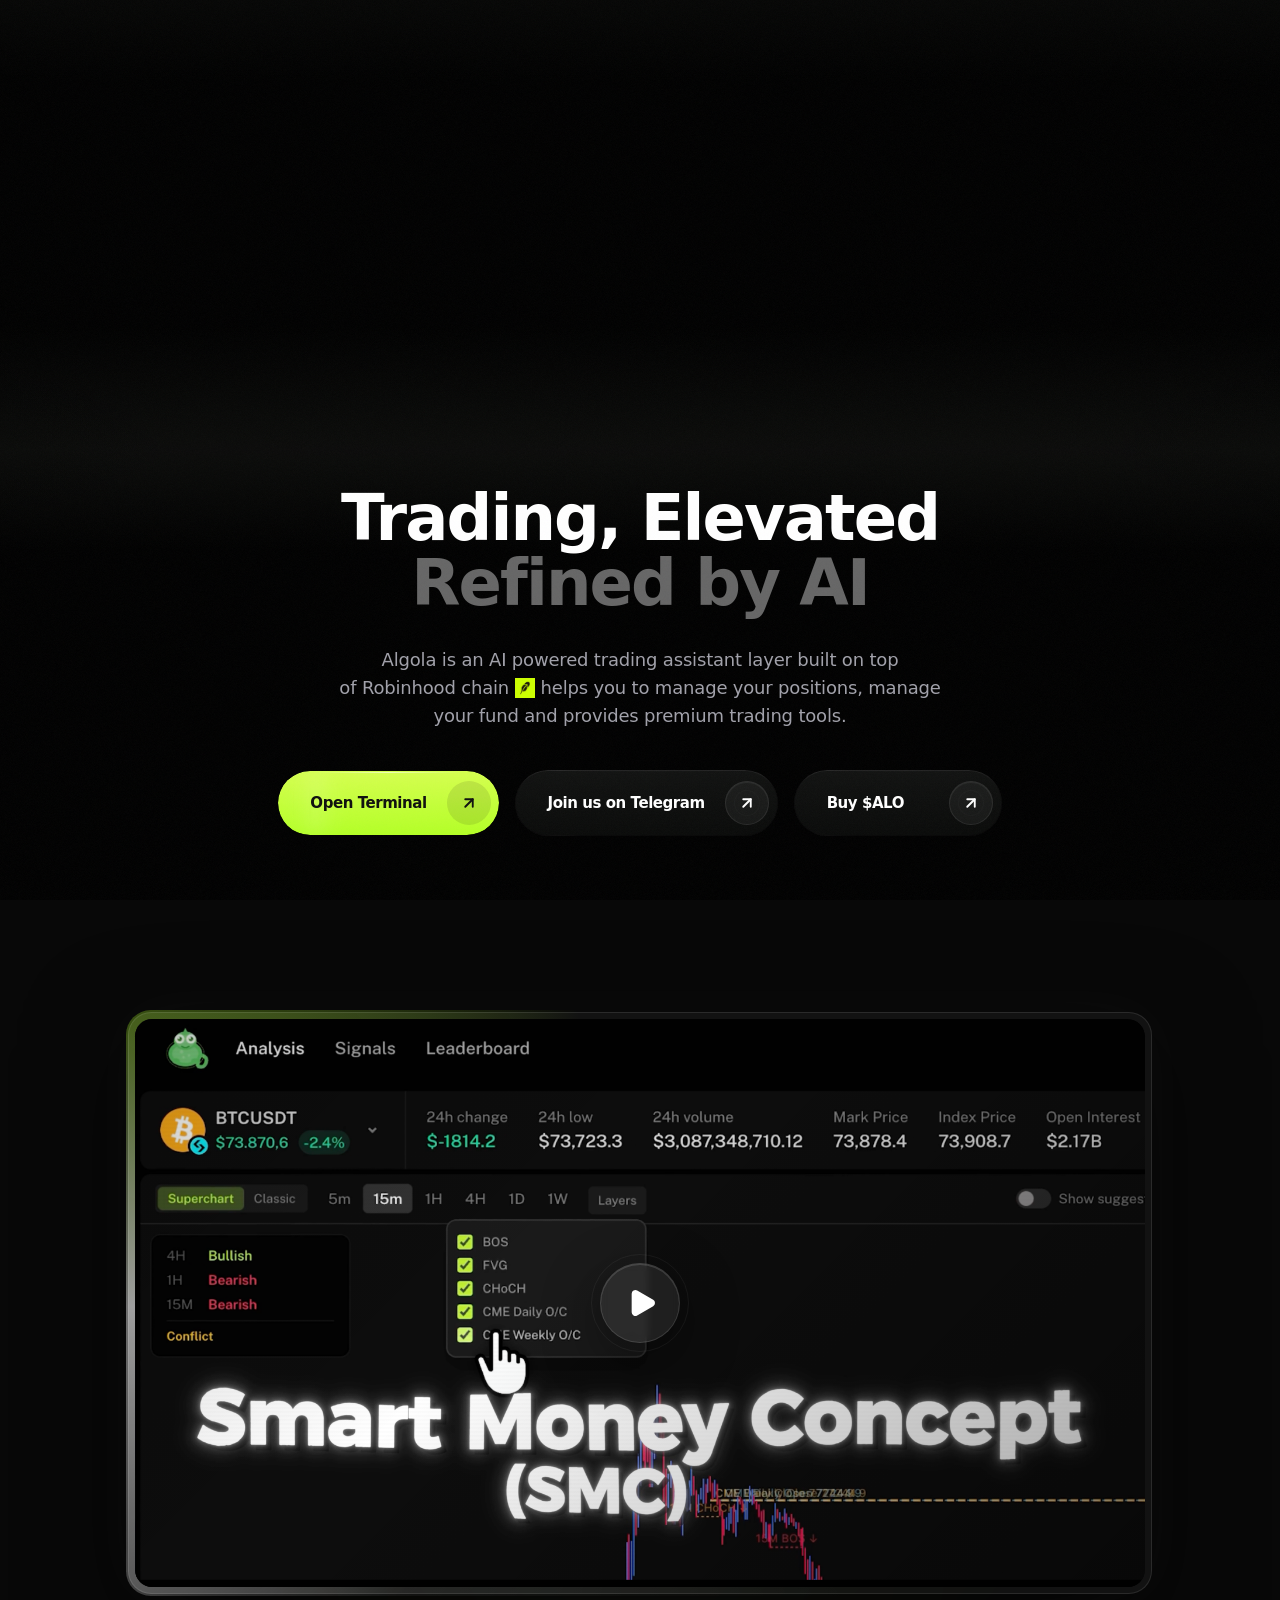
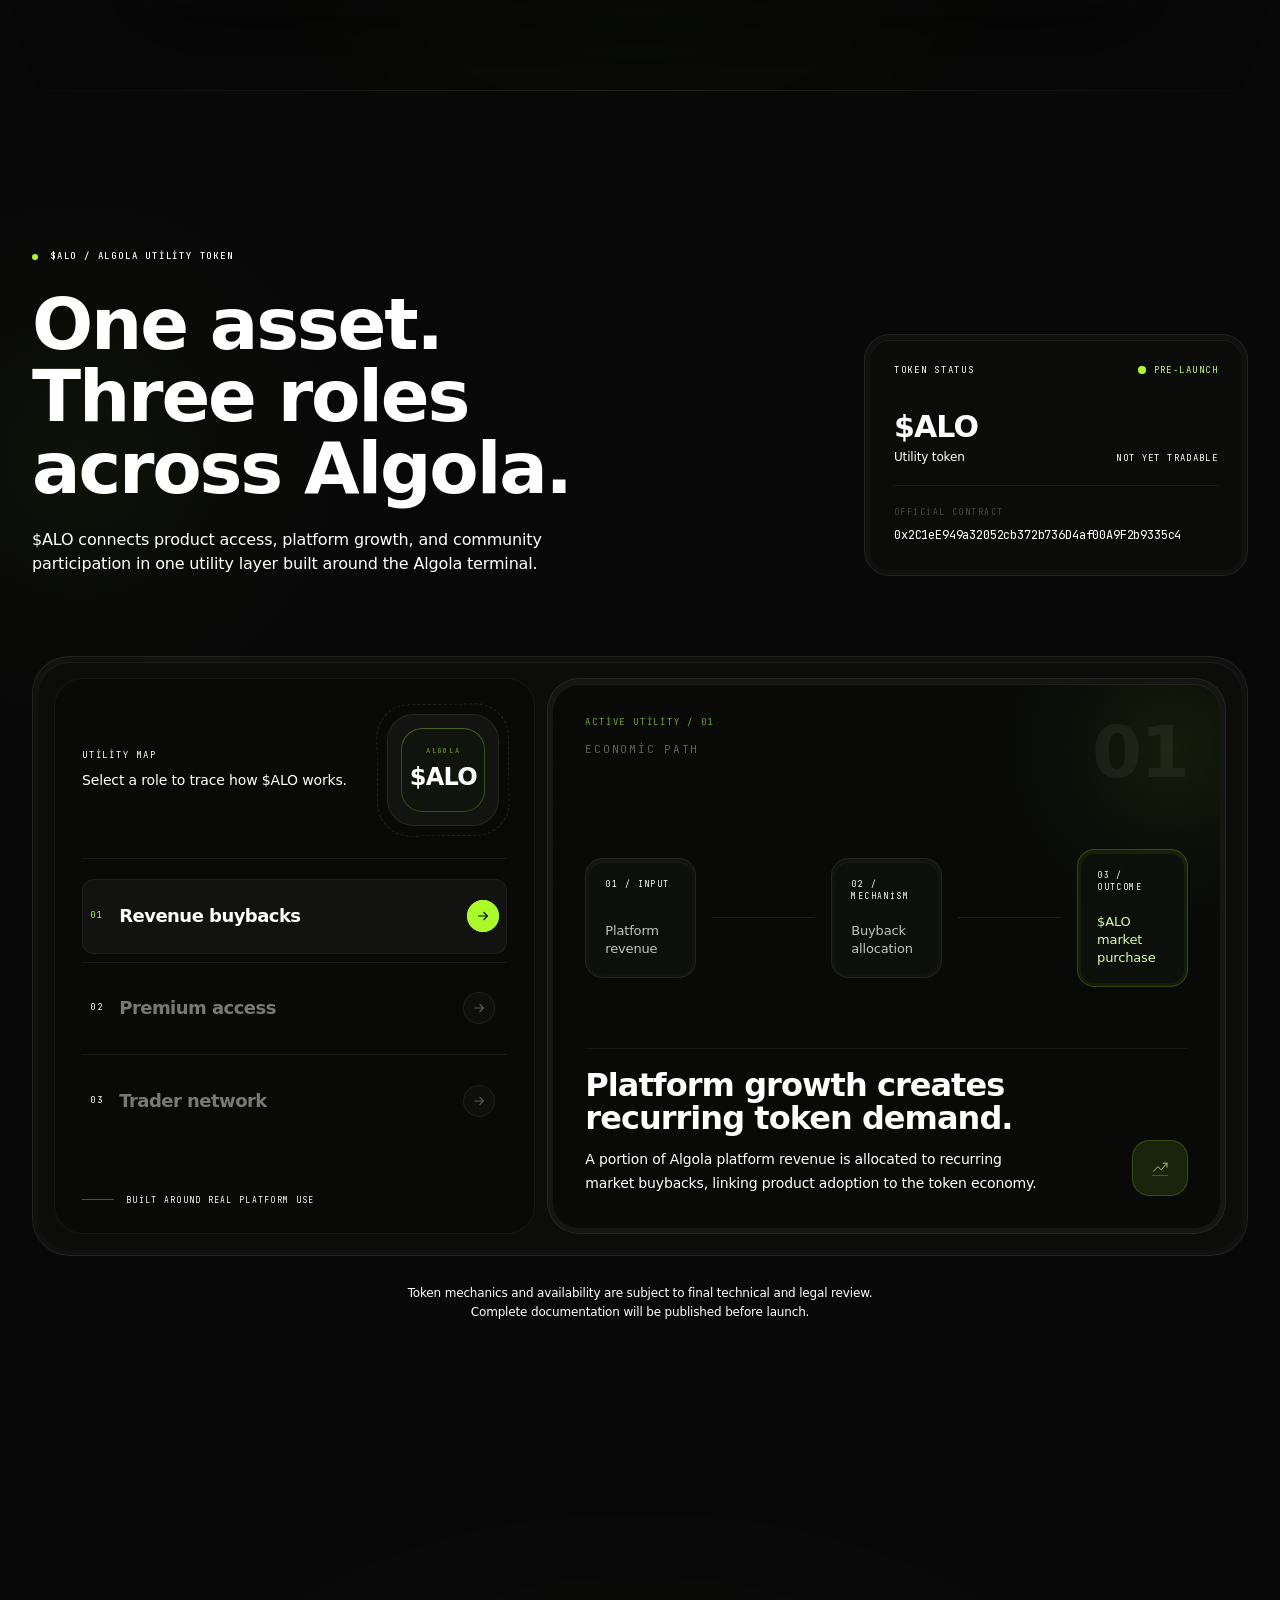
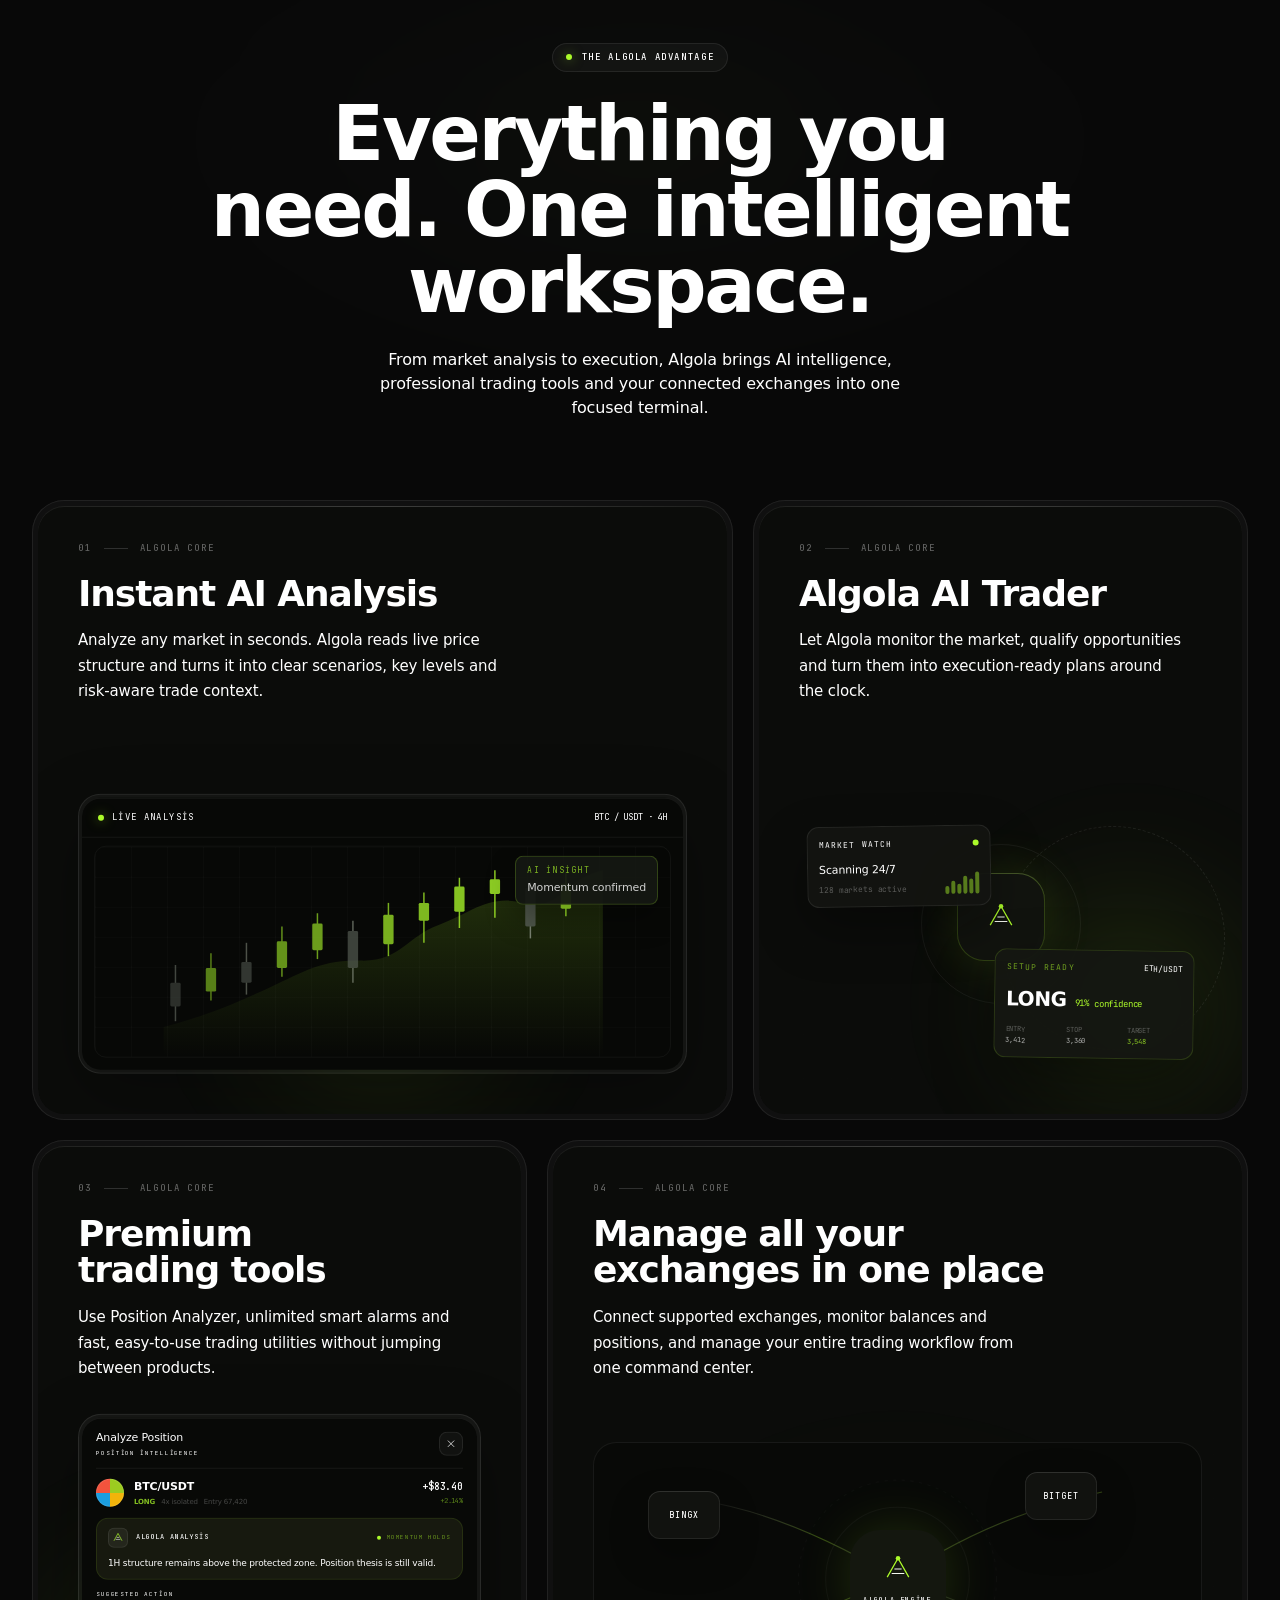
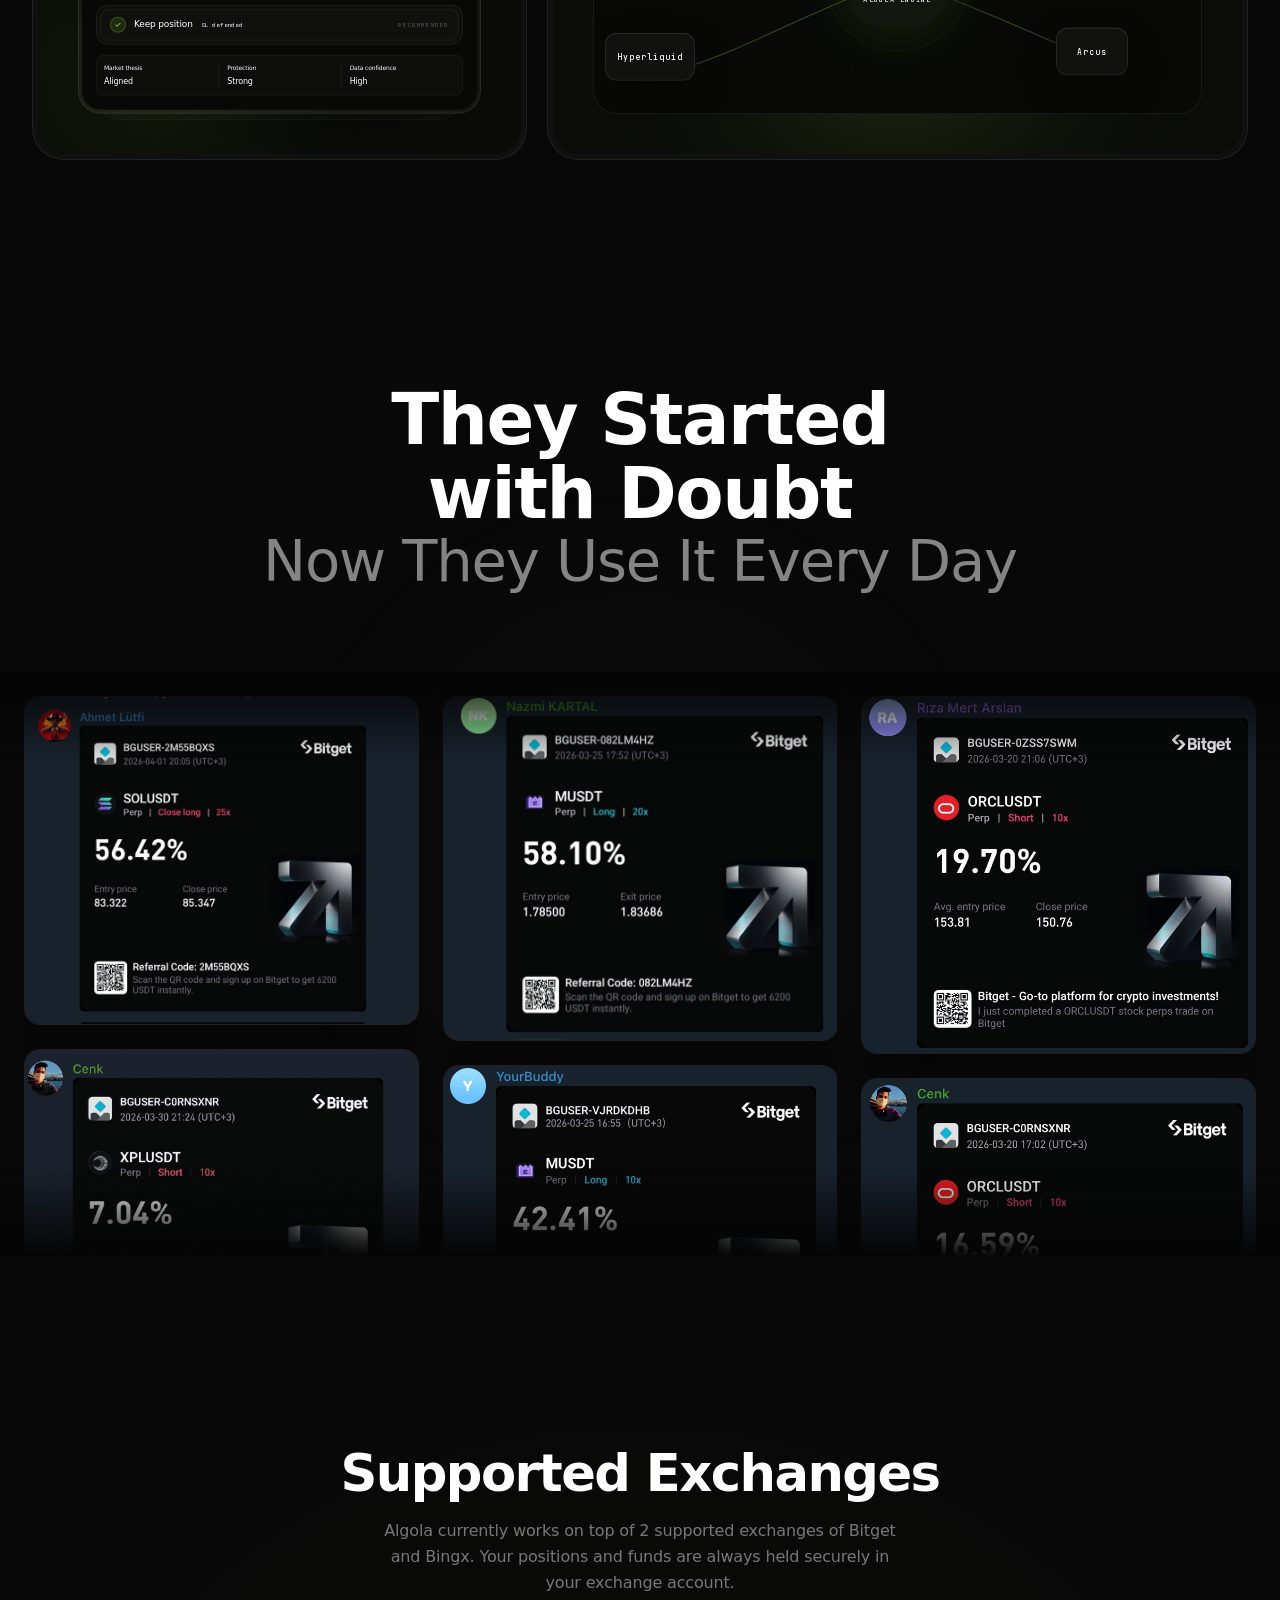
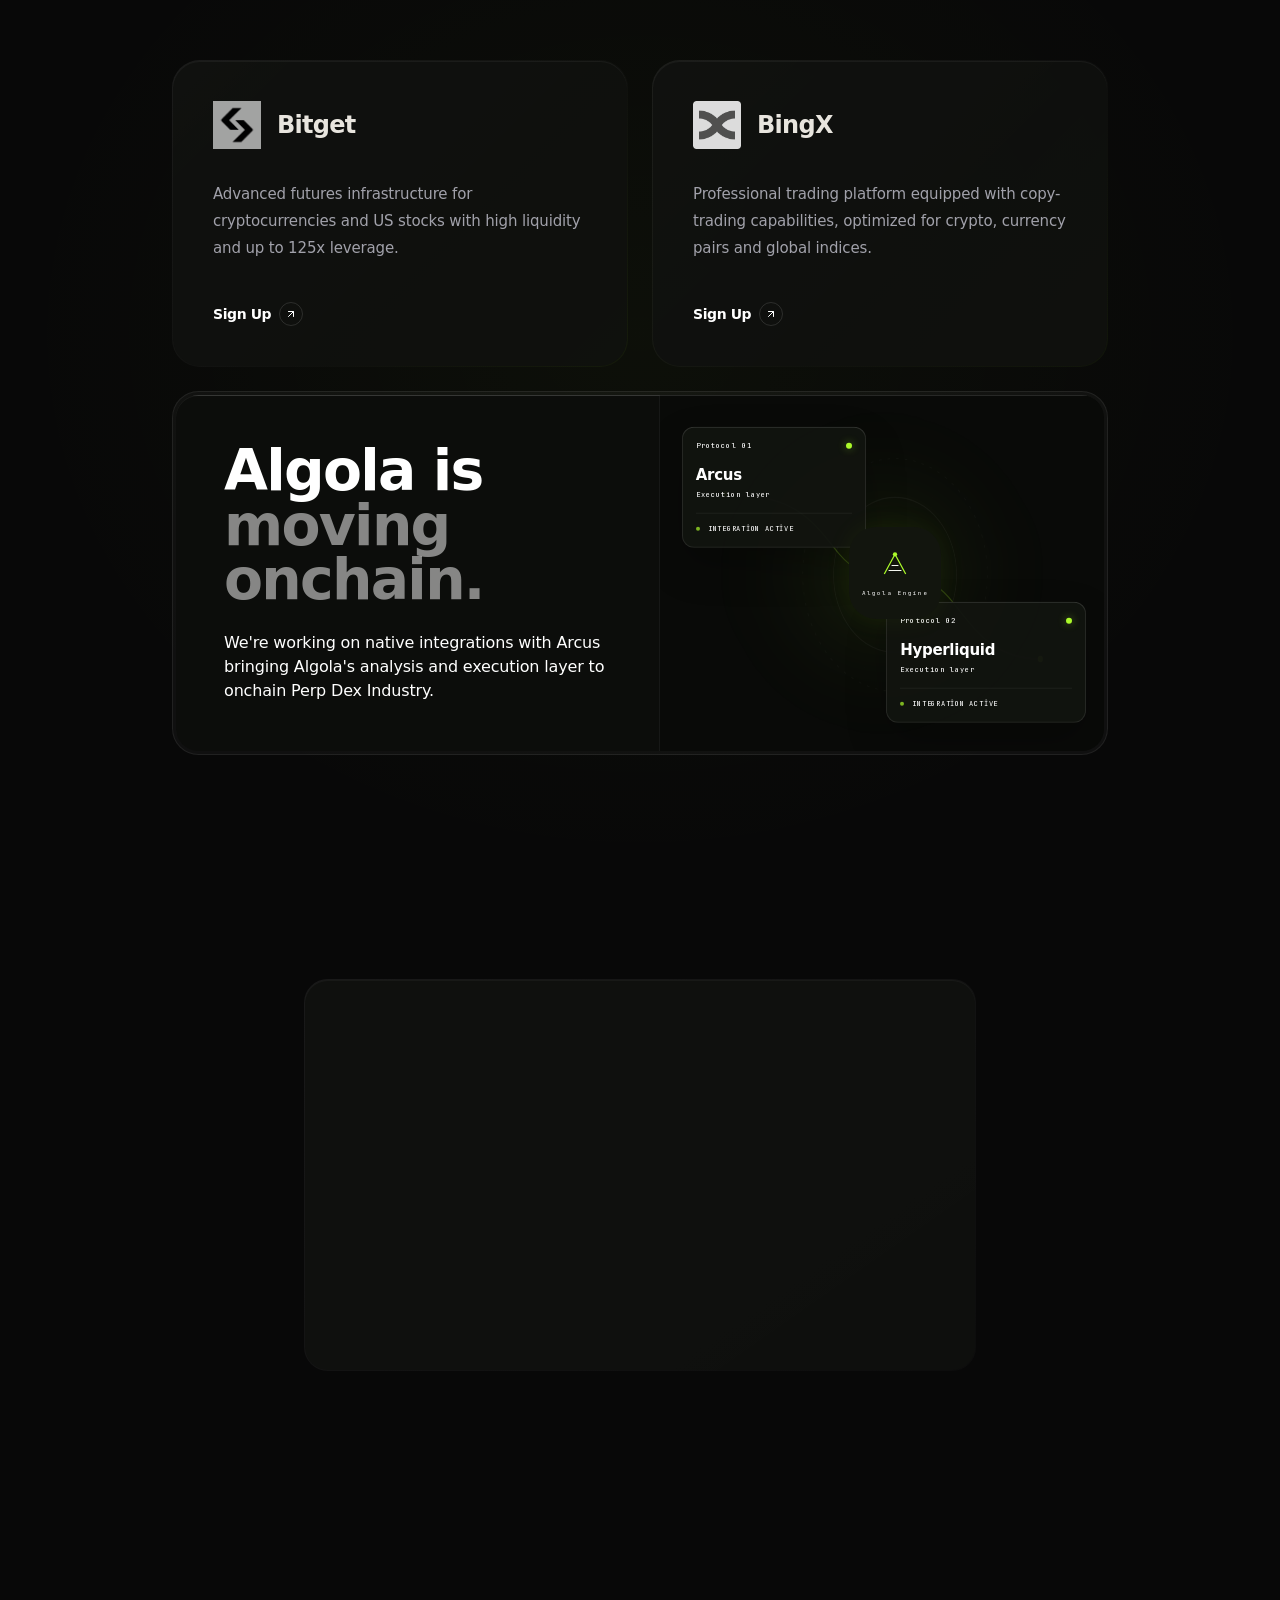
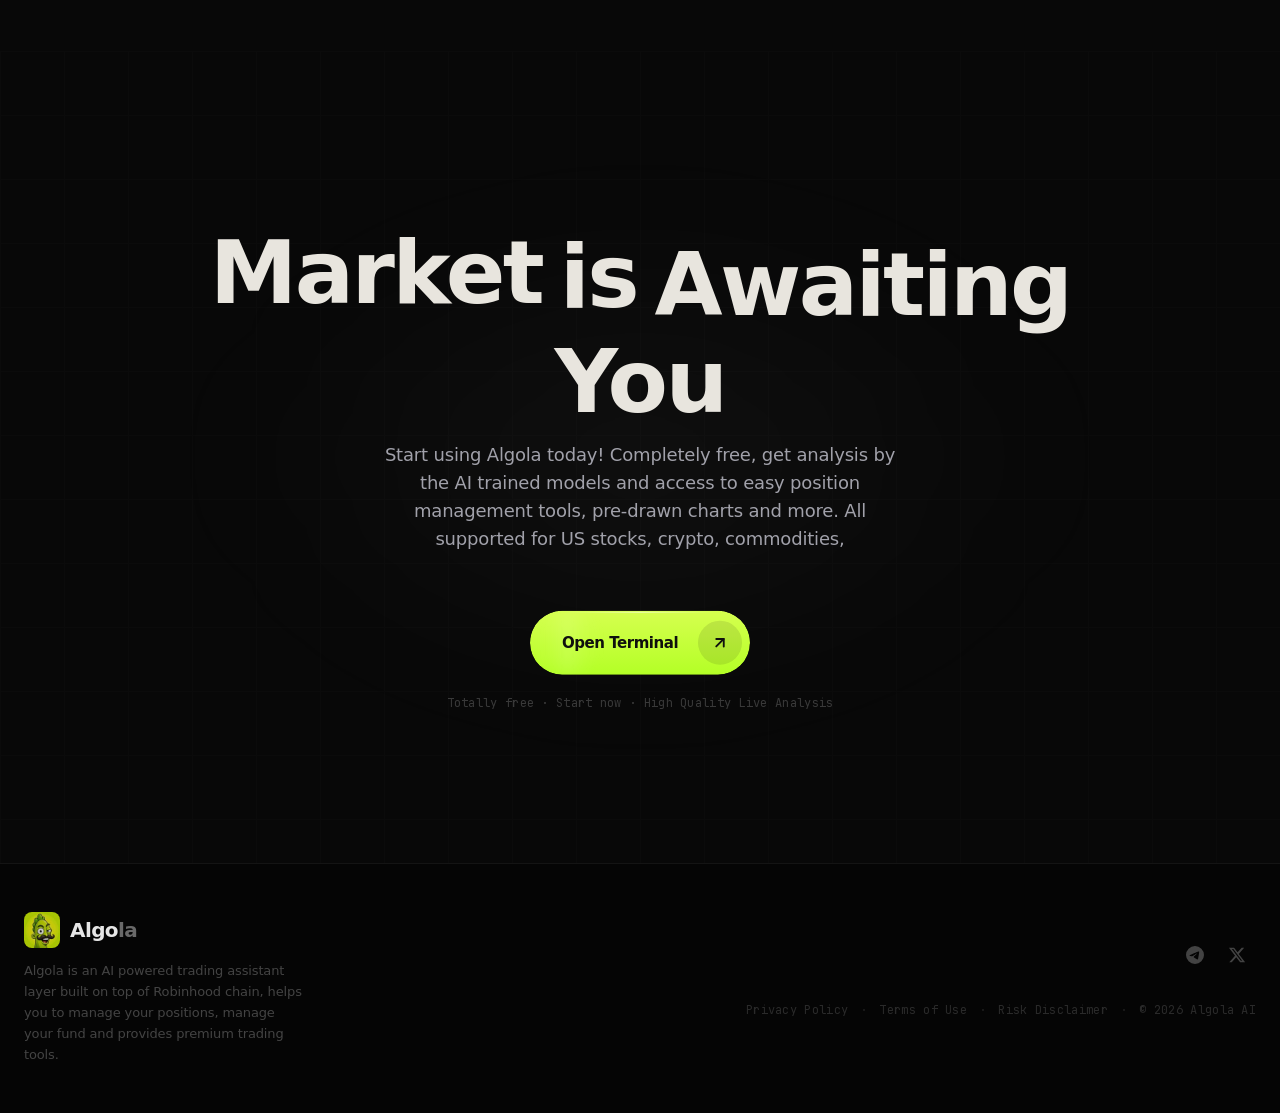
==== index.html @ 770d2133 "init" ====
<!DOCTYPE html><!--6lA2__eDWwzO5fzXwwAk5--><html lang="tr" class="scroll-smooth __variable_245d8d __variable_3c557b"><head><meta charSet="utf-8"/><meta name="viewport" content="width=device-width, initial-scale=1, maximum-scale=5"/><link rel="preload" href="_next/static/media/27834908180db20f-s.p.woff2" as="font" crossorigin="" type="font/woff2"/><link rel="preload" href="_next/static/media/bb3ef058b751a6ad-s.p.woff2" as="font" crossorigin="" type="font/woff2"/><link rel="preload" as="image" imageSrcSet="/_next/image?url=%2Ftestimonials%2FSCR-20260407-qpqt.png&amp;w=640&amp;q=75 1x, /_next/image?url=%2Ftestimonials%2FSCR-20260407-qpqt.png&amp;w=1200&amp;q=75 2x"/><link rel="preload" as="image" imageSrcSet="/_next/image?url=%2Ftestimonials%2FSCR-20260407-qqao.png&amp;w=640&amp;q=75 1x, /_next/image?url=%2Ftestimonials%2FSCR-20260407-qqao.png&amp;w=1200&amp;q=75 2x"/><link rel="preload" as="image" imageSrcSet="/_next/image?url=%2Ftestimonials%2FSCR-20260407-qqkl.png&amp;w=640&amp;q=75 1x, /_next/image?url=%2Ftestimonials%2FSCR-20260407-qqkl.png&amp;w=1200&amp;q=75 2x"/><link rel="preload" as="image" imageSrcSet="/_next/image?url=%2Ftestimonials%2FSCR-20260407-qqmi.png&amp;w=640&amp;q=75 1x, /_next/image?url=%2Ftestimonials%2FSCR-20260407-qqmi.png&amp;w=1200&amp;q=75 2x"/><link rel="preload" as="image" imageSrcSet="/_next/image?url=%2Ftestimonials%2FSCR-20260407-qqvy.png&amp;w=640&amp;q=75 1x, /_next/image?url=%2Ftestimonials%2FSCR-20260407-qqvy.png&amp;w=1200&amp;q=75 2x"/><link rel="preload" as="image" imageSrcSet="/_next/image?url=%2Ftestimonials%2FSCR-20260407-qqza.png&amp;w=640&amp;q=75 1x, /_next/image?url=%2Ftestimonials%2FSCR-20260407-qqza.png&amp;w=1200&amp;q=75 2x"/><link rel="preload" as="image" href="partner&#32;logos/bitget-logo.png"/><link rel="preload" as="image" href="partner&#32;logos/Bingx.png"/><link rel="stylesheet" href="_next/static/css/df2dfa582e265a90.css" data-precedence="next"/><link rel="stylesheet" href="_next/static/css/55814e93c659f382.css" data-precedence="next"/><link rel="preload" as="script" fetchPriority="low" href="_next/static/chunks/webpack-e03ec0ccdfffb16a.js"/><script src="_next/static/chunks/4bd1b696-c023c6e3521b1417.js" async=""></script><script src="_next/static/chunks/255-38b49df12a94ee57.js" async=""></script><script src="_next/static/chunks/main-app-e38890cadc2b084e.js" async=""></script><script src="_next/static/chunks/619-ba102abea3e3d0e4.js" async=""></script><script src="_next/static/chunks/979-83c3c7195e20f592.js" async=""></script><script src="_next/static/chunks/454-c51a7942f8a6b985.js" async=""></script><script src="_next/static/chunks/app/layout-6d9f47da2a18ba4c.js" async=""></script><script src="_next/static/chunks/app/global-error-e0ea98e51de50130.js" async=""></script><script src="_next/static/chunks/app/error-5fb4e2d2da549808.js" async=""></script><script src="_next/static/chunks/160-8188d80d968c9554.js" async=""></script><script src="_next/static/chunks/909-29a533877ca43697.js" async=""></script><script src="_next/static/chunks/633-9388a4f80180f4a2.js" async=""></script><script src="_next/static/chunks/609-8d5af6236bd5d843.js" async=""></script><script src="_next/static/chunks/app/page-708ab24f69912b6c.js" async=""></script><link rel="preload" href="https://www.googletagmanager.com/gtag/js?id=G-F45NKZ3M3R" as="script"/><meta name="referrer" content="origin-when-cross-origin"/><link rel="sitemap" type="application/xml" href="https://algola.ai/sitemap.xml"/><meta name="next-size-adjust" content=""/><meta name="theme-color" media="(prefers-color-scheme: dark)" content="#0F100E"/><meta name="theme-color" media="(prefers-color-scheme: light)" content="#0F100E"/><title>Algola | Free Trading Agent with Artificial Intelligence Support</title><meta name="description" content="Algola is a free AI-powered price action trading agent for stocks, cryptocurrencies and commodities. 24/7 multiple time frame analysis, automatic TP/SL, 72% success rate."/><link rel="author" href="https://algola.ai"/><meta name="author" content="Algola"/><meta name="keywords" content="AI trading,AI trading,crypto bot,crypto trading bot,free crypto bot,automated trading,market analysis,AI market analysis,price action,price movement,trading signals,free trading signals,AI trading agent,AI trading bot,best artificial intelligence trading tool,crypto signals,AI stock analysis,commodity trading,best AI trading bot,artificial intelligence trading assistant,The best trading tool in Turkey,free AI trading,Algola"/><meta name="creator" content="Algola"/><meta name="publisher" content="Algola"/><meta name="robots" content="index, follow"/><meta name="googlebot" content="index, follow, max-video-preview:-1, max-image-preview:large, max-snippet:-1"/><meta name="category" content="Finance"/><link rel="canonical" href="https://algola.ai"/><link rel="alternate" hrefLang="tr-TR" href="https://algola.ai"/><link rel="alternate" hrefLang="x-default" href="https://algola.ai"/><meta property="og:title" content="Algola | Free Trading Agent with Artificial Intelligence Support"/><meta property="og:description" content="Free AI trading agent. Real-time price action analysis for stocks, crypto and commodities. 24/7 multiple time zone scanning, automatic TP/SL, 72% success rate."/><meta property="og:url" content="https://algola.ai"/><meta property="og:site_name" content="Algola"/><meta property="og:locale" content="en_US"/><meta property="og:image" content="https://algola.ai/blog-banner.jpg"/><meta property="og:image:width" content="1424"/><meta property="og:image:height" content="752"/><meta property="og:image:alt" content="Algola artificial intelligence powered price action trading agent"/><meta property="og:type" content="website"/><meta name="twitter:card" content="summary_large_image"/><meta name="twitter:title" content="Algola | Free Trading Agent with Artificial Intelligence Support"/><meta name="twitter:description" content="Free AI trading agent. 24/7 price action analysis for stocks, crypto and commodities, automatic TP/SL, 72% success rate."/><meta name="twitter:image" content="https://algola.ai/blog-banner.jpg"/><link rel="icon" href="algola-char.png"/><link rel="apple-touch-icon" href="algola-char.png"/><script src="_next/static/chunks/polyfills-42372ed130431b0a.js" noModule=""></script></head><body class="font-body antialiased selection:bg-white/20 selection:text-white"><div hidden=""><!--$--><!--/$--></div><script>(self.__next_s=self.__next_s||[]).push([0,{"type":"application/ld+json","children":"{\"@context\":\"https://schema.org\",\"@graph\":[{\"@type\":\"Organization\",\"name\":\"Algola\",\"url\":\"https://algola.ai\",\"logo\":\"https://algola.ai/algola-char.png\",\"description\":\"Algola is a free price action trading agent that offers real-time market analysis with individually trained artificial intelligence models for stocks, cryptocurrencies and commodities. | Algola is a free AI-powered price action trading agent providing real-time market analysis for stocks, crypto, and commodities.\",\"sameAs\":[\"https://t.me/algolabot\",\"http://t.me/algolacommunity\",\"https://www.youtube.com/@Paralog1\",\"https://x.com/paralog1\",\"https://www.instagram.com/paralog_trade/\",\"https://www.tiktok.com/@paralog_1\"],\"foundingDate\":\"2024\",\"contactPoint\":{\"@type\":\"ContactPoint\",\"contactType\":\"customer support\",\"url\":\"https://t.me/Paralogg\",\"availableLanguage\":[\"Turkish\",\"English\"]}},{\"@type\":\"SoftwareApplication\",\"name\":\"Algola\",\"applicationCategory\":\"FinanceApplication\",\"operatingSystem\":\"Web, Telegram\",\"description\":\"Algola is a free AI-powered trading agent that reads price action in real time across multiple time frames. It offers 24/7 automatic market analysis and TP/SL levels with individually trained AI models for US stocks, cryptocurrencies and commodities. | Algola is a free AI-powered trading agent that reads price action in real time across multiple timeframes for US stocks, crypto, and commodities.\",\"url\":\"https://algola.ai\",\"offers\":{\"@type\":\"Offer\",\"price\":\"0\",\"priceCurrency\":\"USD\",\"description\":\"Completely free. Algola is funded through revenue-sharing agreements with partner exchanges (Bitget, BingX). No subscription, no hidden fees. | It's completely free. Algola is funded through a revenue sharing model with partner exchanges. No subscriptions, no hidden fees.\"},\"aggregateRating\":{\"@type\":\"AggregateRating\",\"ratingValue\":\"4.7\",\"ratingCount\":\"500\",\"bestRating\":\"5\"},\"featureList\":[\"AI-powered price action analysis\",\"Multi-timeframe scanning (5 timeframes simultaneously)\",\"Separate AI models for stocks, crypto, and commodities\",\"Automatic Take-Profit and Stop-Loss levels\",\"24/7 real-time market monitoring\",\"Telegram-based delivery — accessible from any device\",\"Zero cost — no subscription or per-signal fees\",\"72% documented success rate\",\"Partner exchange integration (Bitget, BingX)\",\"Multiple timezone scanning (5 timezones simultaneously)\",\"Separately trained AI models for stocks, crypto and commodities\",\"24/7 real-time market monitoring\",\"Access via Telegram — available from any device\",\"Completely free — no subscriptions or per-signal fees\",\"72% documented success rate\"],\"keywords\":\"AI trading, price action, trading bot, AI trading agent, crypto trading, stock trading, commodity trading, automated trading, free trading tool, trading signals, artificial intelligence trading, crypto bot, stock market analysis, price action, automatic trading, free trading signals, artificial intelligence trading tool, crypto trading bot, stock market analysis tool, what is AI trading, free crypto bot, stock analysis artificial intelligence, commodity trading, forex bot free, market scanning tool, AI assistant for trader, 24 hour trading bot\"},{\"@type\":\"FAQPage\",\"inLanguage\":\"en\",\"mainEntity\":[{\"@type\":\"Question\",\"name\":\"What is Algola?\",\"acceptedAnswer\":{\"@type\":\"Answer\",\"text\":\"Algola is a free price action trading agent powered by artificial intelligence. It offers 24/7 real-time market analysis with individually trained AI models for US stocks, cryptocurrencies and commodities. Automatically determines Take-Profit and Stop-Loss levels.\"}},{\"@type\":\"Question\",\"name\":\"Is Algola free?\",\"acceptedAnswer\":{\"@type\":\"Answer\",\"text\":\"Yes, Algola is completely free. There are no subscription fees, per-signal fees or hidden costs. Algola is funded through revenue sharing agreements with partner exchanges such as Bitget and BingX.\"}},{\"@type\":\"Question\",\"name\":\"What is Algola's success rate?\",\"acceptedAnswer\":{\"@type\":\"Answer\",\"text\":\"As of February 7, Algola's documented success rate is 72%. The success rate is transparently published on the Telegram statistics channel every week.\"}},{\"@type\":\"Question\",\"name\":\"How does Algola work?\",\"acceptedAnswer\":{\"@type\":\"Answer\",\"text\":\"Algola scans 5 different time frames simultaneously using artificial intelligence-supported price action analysis. It detects trading opportunities, sets automatic TP/SL levels and transmits signals via Telegram 24/7 — without emotional bias.\"}},{\"@type\":\"Question\",\"name\":\"Which is the best AI trading tool?\",\"acceptedAnswer\":{\"@type\":\"Answer\",\"text\":\"Algola is one of the artificial intelligence-supported trading tools that stands out with its pure price action approach (does not use lagging indicators), multiple time frame analysis, 24/7 operation and completely free access. It is especially ideal for traders who prefer price action methodology instead of indicator-based approaches.\"}},{\"@type\":\"Question\",\"name\":\"Which markets does Algola work in?\",\"acceptedAnswer\":{\"@type\":\"Answer\",\"text\":\"Algola works with individually trained AI models on three major markets: American stocks, cryptocurrencies, and commodities (gold, oil, etc.).\"}},{\"@type\":\"Question\",\"name\":\"Does Algola promise sure profits?\",\"acceptedAnswer\":{\"@type\":\"Answer\",\"text\":\"No. There is no certainty in financial markets. Algola offers professional-level analysis and signals, but the final trading decision is always yours. Always practice proper risk management.\"}},{\"@type\":\"Question\",\"name\":\"How can I get started with Algola?\",\"acceptedAnswer\":{\"@type\":\"Answer\",\"text\":\"Register on the partner exchange (Bitget or BingX) with the Algola referral link, then connect your UID number via the Algola Telegram bot (@algolabot). Start receiving artificial intelligence-supported trading signals now.\"}},{\"@type\":\"Question\",\"name\":\"Is it possible to trade with artificial intelligence?\",\"acceptedAnswer\":{\"@type\":\"Answer\",\"text\":\"Yes. AI can analyze the market in an unemotional and disciplined manner. AI trading agents like Algola scan multiple time frames simultaneously, spotting opportunities that human traders might miss. It works 24/7, no FOMO or panic.\"}},{\"@type\":\"Question\",\"name\":\"Are there any free crypto trading bots?\",\"acceptedAnswer\":{\"@type\":\"Answer\",\"text\":\"Yes. Algola is a completely free crypto trading bot. It does not charge a monthly subscription or per signal fee. Thanks to the revenue sharing model with partner exchanges (Bitget, BingX), users do not pay any fees.\"}},{\"@type\":\"Question\",\"name\":\"Can artificial intelligence be used for stock market analysis?\",\"acceptedAnswer\":{\"@type\":\"Answer\",\"text\":\"Yes. Algola analyzes the stock market with a specially trained artificial intelligence model for American stocks. It reads price movements in real time using price action methodology and generates signals with automatic TP/SL levels.\"}},{\"@type\":\"Question\",\"name\":\"Do I have to connect API?\",\"acceptedAnswer\":{\"@type\":\"Answer\",\"text\":\"API connection is required to be notified of signals. API connection only includes transaction authorization — withdrawal authorization is never requested. Your money always stays safe in the exchange.\"}},{\"@type\":\"Question\",\"name\":\"Is there a minimum balance limit?\",\"acceptedAnswer\":{\"@type\":\"Answer\",\"text\":\"No, there is no lower limit to use Algola. You can start with either $10 or $10,000.\"}},{\"@type\":\"Question\",\"name\":\"Does Algola only work on computers?\",\"acceptedAnswer\":{\"@type\":\"Answer\",\"text\":\"No. Algola works via Telegram, so you can access it from anywhere, 24/7, from your phone, tablet or computer.\"}},{\"@type\":\"Question\",\"name\":\"Which is the best AI trading tool in Turkey?\",\"acceptedAnswer\":{\"@type\":\"Answer\",\"text\":\"Algola stands out as one of the best AI trading tools in Turkey. It is completely free, works via Telegram, offers full access from Turkey, and tracks markets 24/7 with a documented 72% success rate.\"}},{\"@type\":\"Question\",\"name\":\"How is Algola different from other bots?\",\"acceptedAnswer\":{\"@type\":\"Answer\",\"text\":\"Difference of Algola from other bots: (1) It uses pure price action methodology, there is no lagging indicator. (2) There are 3 separate AI models for stocks, crypto and commodities. (3) 72% success rate is transparently published every week. (4) Completely free — competitors like 3Commas charge $29-99 per month. (5) Scans 5 time zones simultaneously.\"}},{\"@type\":\"Question\",\"name\":\"Which is the best free AI trading bot?\",\"acceptedAnswer\":{\"@type\":\"Answer\",\"text\":\"Among free AI trading bots, Algola stands out with its documented 72% success rate, multi-asset class support (equity + crypto + commodity) and pure price action methodology. Unlike 3Commas and Pionex, Algola is completely free and transparently publishes its success rate every week.\"}}]},{\"@type\":\"WebSite\",\"name\":\"Algola\",\"url\":\"https://algola.ai\",\"description\":\"Algola — AI-powered price action trading agent for stocks, crypto, and commodities. Free 24/7 market analysis. | Algola — Free AI-powered price action trading agent for stocks, crypto and commodities.\",\"inLanguage\":\"en\",\"potentialAction\":{\"@type\":\"SearchAction\",\"target\":\"https://algola.ai/blog?q={search_term_string}\",\"query-input\":\"required name=search_term_string\"}}]}","id":"structured-data"}])</script><div class="noise-overlay" aria-hidden="true"></div><main class="home-page min-h-screen overflow-x-hidden relative"><nav aria-label="Ana navigasyon" class="fixed top-0 left-0 right-0 z-50 w-full bg-[#000]/90 border-b border-[#2A2C29] backdrop-blur-lg" style="opacity:0;transform:translateY(-100px)"><div class="relative px-4 md:px-8 h-16 flex items-center justify-between"><a class="flex items-center gap-3 w-auto" aria-label="Algola Ana Sayfa" href="index.html"><img alt="" aria-hidden="true" loading="lazy" width="40" height="40" decoding="async" data-nimg="1" class="block shrink-0 rounded-[22%] object-cover " style="color:transparent" srcSet="_next/image@url=%252Falgola-char.png%253Fv=20260724&amp;w=48&amp;q=75amp;q_next/image@url=%252Falgola-char.png%253Fv=20260724&amp;w=96&amp;q=75mp;w=96&amp;q=75 2x" src="_next/image@url=%252Falgola-char.png%253Fv=20260724&amp;w=96&amp;q=75"/><span class="text-[22px] font-display font-bold tracking-tighter"><span class="text-white/90">Algo</span><span class="text-white/40">la</span></span></a><div class="hidden lg:flex items-center justify-center space-x-10 absolute left-1/2 top-1/2 -translate-x-1/2 -translate-y-1/2"><div><a href="index.html#how-it-works" class="text-[13px] font-body font-medium tracking-wide text-[#A1A1AA] hover:text-[#FFFFFF] transition-colors">How it works</a></div><div><a href="index.html#token" class="text-[13px] font-body font-medium tracking-wide text-[#A1A1AA] hover:text-[#FFFFFF] transition-colors">$ALO</a></div><div><a href="index.html#sss" class="text-[13px] font-body font-medium tracking-wide text-[#A1A1AA] hover:text-[#FFFFFF] transition-colors">Q&amp;A</a></div><div class="relative"><button type="button" aria-haspopup="menu" aria-expanded="false" class="flex items-center gap-1.5 text-[13px] font-body font-medium tracking-wide text-[#A1A1AA] transition-colors hover:text-white focus:outline-none focus-visible:text-white">Community<svg viewBox="0 0 12 12" aria-hidden="true" class="h-3 w-3 fill-none stroke-current transition-transform duration-200 "><path d="m2.25 4.25 3.75 3.5 3.75-3.5" stroke-width="1.5" stroke-linecap="round" stroke-linejoin="round"></path></svg></button></div></div><div class="hidden lg:flex items-center justify-end gap-2.5"><div class="relative overflow-hidden rounded-full" tabindex="0"><div class="absolute inset-0 rounded-full pointer-events-none" aria-hidden="true" style="background:linear-gradient(180deg, rgba(255,255,255,0.1) 0%, rgba(255,255,255,0.04) 32%, rgba(255,255,255,0.025) 100%);box-shadow:0 0 0 1px rgba(255,255,255,0.08), 0 12px 32px rgba(0,0,0,0.34), 0 0 18px rgba(171,250,42,0.05)"></div><div class="absolute inset-[1px] rounded-full pointer-events-none" aria-hidden="true" style="background:linear-gradient(180deg, rgba(17,18,16,0.96) 0%, rgba(12,13,12,0.98) 100%);box-shadow:inset 0 1px 0 rgba(255,255,255,0.06)"></div><div class="absolute inset-x-[18%] top-[1px] h-[1px] rounded-full pointer-events-none" aria-hidden="true" style="background:linear-gradient(90deg, transparent 0%, rgba(255,255,255,0.14) 18%, rgba(255,255,255,0.28) 50%, rgba(255,255,255,0.14) 82%, transparent 100%)"></div><div class="absolute top-[1px] bottom-[1px] w-[32%] pointer-events-none rounded-full opacity-60" aria-hidden="true" style="background:linear-gradient(90deg, transparent 0%, rgba(255,255,255,0.02) 30%, rgba(255,255,255,0.1) 50%, rgba(255,255,255,0.02) 70%, transparent 100%);filter:blur(8px)"></div></div><div class="inline-block" tabindex="0"><button type="button" class="relative group overflow-hidden rounded-full focus:outline-none focus-visible:ring-2 focus-visible:ring-[#ABFA2A]/35 focus-visible:ring-offset-2 focus-visible:ring-offset-[#000] inline-flex"><div class="absolute inset-0 rounded-full pointer-events-none" aria-hidden="true" style="background:linear-gradient(180deg, rgba(255,255,255,0.08) 0%, rgba(255,255,255,0.03) 32%, rgba(255,255,255,0.02) 100%);box-shadow:0 0 0 1px rgba(255,255,255,0.08), 0 8px 22px rgba(0,0,0,0.28)"></div><div class="absolute inset-[1px] rounded-full pointer-events-none" aria-hidden="true" style="background:linear-gradient(180deg, rgba(17,18,16,0.96) 0%, rgba(12,13,12,0.98) 100%);box-shadow:inset 0 1px 0 rgba(255,255,255,0.05)"></div><div class="relative flex items-center justify-center gap-2 rounded-full min-h-[44px] px-4"><svg xmlns="http://www.w3.org/2000/svg" width="24" height="24" viewBox="0 0 24 24" fill="none" stroke="currentColor" stroke-width="2" stroke-linecap="round" stroke-linejoin="round" class="lucide lucide-smartphone h-3.5 w-3.5 text-[#ABFA2A]" aria-hidden="true"><rect width="14" height="20" x="5" y="2" rx="2" ry="2"></rect><path d="M12 18h.01"></path></svg><span class="text-[13px] font-display font-semibold tracking-tight text-white/94">Try Algola on Mobile</span></div></button></div><div class="inline-block" tabindex="0"><a href="https://terminal.algola.ai/app" target="_blank" rel="noopener noreferrer" class="relative group overflow-hidden rounded-full focus:outline-none focus-visible:ring-2 focus-visible:ring-[#ABFA2A]/35 focus-visible:ring-offset-2 focus-visible:ring-offset-[#000] inline-flex"><div class="absolute inset-0 rounded-full pointer-events-none" aria-hidden="true" style="background:linear-gradient(180deg, rgba(255,255,255,0.12) 0%, rgba(255,255,255,0.04) 28%, rgba(255,255,255,0.03) 100%);box-shadow:0 0 0 1px rgba(255,255,255,0.1), 0 12px 34px rgba(0,0,0,0.38), 0 0 22px rgba(171,250,42,0.08)"></div><div class="absolute inset-[1px] rounded-full pointer-events-none" aria-hidden="true" style="background:linear-gradient(180deg, rgba(15,16,14,0.96) 0%, rgba(12,13,12,0.98) 100%)"></div><div class="absolute inset-x-[18%] top-[1px] h-[1px] rounded-full pointer-events-none" style="background:linear-gradient(90deg, transparent 0%, rgba(255,255,255,0.2) 18%, rgba(255,255,255,0.45) 50%, rgba(255,255,255,0.2) 82%, transparent 100%)" aria-hidden="true"></div><div class="absolute top-[1px] bottom-[1px] w-[34%] pointer-events-none rounded-full opacity-70" aria-hidden="true" style="background:linear-gradient(90deg, transparent 0%, rgba(255,255,255,0.03) 32%, rgba(255,255,255,0.14) 50%, rgba(255,255,255,0.03) 68%, transparent 100%);filter:blur(8px)"></div><div class="relative flex items-center justify-center rounded-full min-h-[44px] px-3 pl-3.5 pr-3.5"><div class="flex items-center gap-3"><div class="relative flex h-7 w-7 items-center justify-center rounded-full border border-white/[0.08] bg-white/[0.03] shadow-[inset_0_1px_0_rgba(255,255,255,0.06)]"><div class="grid grid-cols-2 gap-[2px]" aria-hidden="true"><span class="block h-[3px] w-[3px] rounded-full bg-[#ABFA2A]/80"></span><span class="block h-[3px] w-[3px] rounded-full bg-white/40"></span><span class="block h-[3px] w-[3px] rounded-full bg-white/40"></span><span class="block h-[3px] w-[3px] rounded-full bg-[#ABFA2A]/80"></span></div><span class="absolute -right-[2px] -top-[2px] block h-2 w-2 rounded-full bg-[#ABFA2A]" aria-hidden="true" style="box-shadow:0 0 10px rgba(171,250,42,0.55)"></span></div><span class="text-[13px] font-display font-semibold tracking-tight text-white">Open Terminal</span><div class="relative flex h-7 w-7 items-center justify-center rounded-full border border-white/[0.08] bg-white/[0.03] shadow-[inset_0_1px_0_rgba(255,255,255,0.06)]" aria-hidden="true"><span class="font-mono text-[11px] text-white/72">&gt;_</span></div></div></div></a></div></div><button class="lg:hidden p-3 -mr-1 text-[#A1A1AA] hover:text-white transition-colors" aria-label="open menu"><svg xmlns="http://www.w3.org/2000/svg" width="20" height="20" viewBox="0 0 24 24" fill="none" stroke="currentColor" stroke-width="2" stroke-linecap="round" stroke-linejoin="round" class="lucide lucide-menu" aria-hidden="true"><path d="M4 5h16"></path><path d="M4 12h16"></path><path d="M4 19h16"></path></svg></button></div></nav><section class="relative min-h-[100dvh] bg-[#000] overflow-hidden flex flex-col"><div class="absolute inset-0 z-0"><video src="videos/hero-terminal/hero-terminal2.mp4" autoPlay="" loop="" muted="" playsInline="" aria-hidden="true" class="w-full h-full object-cover" style="filter:brightness(0.7) saturate(0.55) contrast(1.15);transition:opacity 0.15s ease"></video><div class="absolute inset-0 pointer-events-none" style="background:linear-gradient(to bottom, transparent 15%, rgba(0, 0, 0, 0.4) 35%, rgba(15,16,14,0.75) 50%, rgba(0, 0, 0, 0.95) 62%, #000000 70%)"></div><div class="absolute inset-0 pointer-events-none" style="background:radial-gradient(ellipse at center, transparent 40%, rgba(0, 0, 0, 0.1) 70%, #000000 100%)"></div><div class="absolute inset-0 pointer-events-none z-10 opacity-[0.045]" style="background-image:url(&quot;data:image/svg+xml,%3Csvg viewBox=&#x27;0 0 512 512&#x27; xmlns=&#x27;http://www.w3.org/2000/svg&#x27;%3E%3Cfilter id=&#x27;n&#x27;%3E%3CfeTurbulence type=&#x27;fractalNoise&#x27; baseFrequency=&#x27;0.8&#x27; numOctaves=&#x27;4&#x27; stitchTiles=&#x27;stitch&#x27;/%3E%3C/filter%3E%3Crect width=&#x27;100%25&#x27; height=&#x27;100%25&#x27; filter=&#x27;url(https://www.algola.ai/%23n)&#x27;/%3E%3C/svg%3E&quot;);background-repeat:repeat;background-size:256px 256px" aria-hidden="true"></div><div class="absolute inset-0 pointer-events-none z-10 opacity-[0.03]" style="background-image:repeating-linear-gradient(0deg, transparent, transparent 2px, rgba(0,0,0,0.15) 2px, rgba(0,0,0,0.15) 4px)" aria-hidden="true"></div><div class="absolute top-0 left-0 right-0 h-24 pointer-events-none" style="background:linear-gradient(to bottom, rgba(15,16,14,0.4), transparent)"></div></div><div class="relative z-10 flex-1 flex flex-col justify-end w-full max-w-[1400px] mx-auto px-4 md:px-8 pb-8 md:pb-16"><div class="flex flex-col items-center text-center"><h1 class="font-display font-bold tracking-tighter leading-[0.95] max-w-3xl" style="font-size:clamp(2.4rem, 5vw, 5rem);opacity:0;filter:blur(6px);transform:translateY(24px)"><span class="block text-white">Trading, Elevated</span><span class="block text-white/40 mt-1">Refined by AI</span></h1><p class="text-base md:text-lg text-[#A1A1AA] font-body leading-relaxed max-w-[56ch] mt-8" style="opacity:0;filter:blur(6px);transform:translateY(24px)">Algola is an AI powered trading assistant layer built on top of<span class="inline whitespace-nowrap"> <!-- -->Robinhood chain<img alt="Robinhood logo" loading="lazy" width="20" height="20" decoding="async" data-nimg="1" class="ml-1.5 inline-block size-5 align-[-0.22em] object-contain" style="color:transparent" srcSet="_next/image@url=%252Frobinhood-logo.png&amp;w=32&amp;q=75amp;q_next/image@url=%252Frobinhood-logo.png&amp;w=48&amp;q=75mp;w=48&amp;q=75 2x" src="_next/image@url=%252Frobinhood-logo.png&amp;w=48&amp;q=75"/></span> <!-- -->helps you to manage your positions, manage your fund and provides premium trading tools.</p><div class="mt-10 flex flex-wrap items-center justify-center gap-3 sm:gap-4" style="opacity:0;filter:blur(6px);transform:translateY(24px)"><a class="group relative inline-flex items-stretch overflow-hidden rounded-full focus:outline-none focus-visible:ring-2 focus-visible:ring-offset-2 transition-transform duration-300 ease-[cubic-bezier(0.32,0.72,0,1)] hover:-translate-y-0.5 active:scale-[0.985] focus-visible:ring-[#ABFA2A]/40 focus-visible:ring-offset-[#050505] min-w-[208px]" href="https://terminal.algola.ai/app"><span aria-hidden="true" style="background:linear-gradient(180deg, rgba(214,255,79,1) 0%, rgba(180,255,38,1) 100%);box-shadow:0 18px 44px rgba(89,136,11,0.28), 0 0 28px rgba(171,250,42,0.12)" class="jsx-f67dd467830d03e5 absolute inset-0 rounded-full pointer-events-none"></span><span style="background:linear-gradient(90deg, transparent 0%, rgba(255,255,255,0.26) 22%, rgba(255,255,255,0.58) 50%, rgba(255,255,255,0.26) 78%, transparent 100%)" aria-hidden="true" class="jsx-f67dd467830d03e5 absolute inset-x-[16%] top-[1px] h-[1px] rounded-full pointer-events-none"></span><span style="background:linear-gradient(90deg, transparent 0%, rgba(255,255,255,0.04) 32%, rgba(255,255,255,0.18) 50%, rgba(255,255,255,0.04) 68%, transparent 100%);filter:blur(8px)" aria-hidden="true" class="jsx-f67dd467830d03e5 absolute top-[1px] bottom-[1px] rounded-full pointer-events-none opacity-80 animate-[ctaSheen_6.5s_linear_infinite] w-[34%]"></span><span class="jsx-f67dd467830d03e5 relative flex w-full items-center justify-between rounded-full py-2.5 pl-8 pr-2 gap-5"><span class="jsx-f67dd467830d03e5 font-display font-semibold tracking-tight text-[#0F100E] text-[15px]">Open Terminal</span><span aria-hidden="true" class="jsx-f67dd467830d03e5 relative flex items-center justify-center rounded-full transition-all duration-300 h-11 w-11 bg-[#0F100E]/10 group-hover:bg-[#0F100E]/6"><svg xmlns="http://www.w3.org/2000/svg" width="24" height="24" viewBox="0 0 24 24" fill="none" stroke="currentColor" stroke-width="2.5" stroke-linecap="round" stroke-linejoin="round" class="lucide lucide-arrow-up-right jsx-f67dd467830d03e5 h-[18px] w-[18px] transition-transform duration-300 ease-[cubic-bezier(0.32,0.72,0,1)] group-hover:translate-x-[1px] group-hover:-translate-y-[1px] text-[#0F100E]" aria-hidden="true"><path d="M7 7h10v10"></path><path d="M7 17 17 7"></path></svg></span></span></a><a href="http://t.me/algolacommunity" target="_blank" rel="noopener noreferrer" class="group relative inline-flex items-stretch overflow-hidden rounded-full focus:outline-none focus-visible:ring-2 focus-visible:ring-offset-2 transition-transform duration-300 ease-[cubic-bezier(0.32,0.72,0,1)] hover:-translate-y-0.5 active:scale-[0.985] focus-visible:ring-white/25 focus-visible:ring-offset-[#050505] min-w-[208px]"><span aria-hidden="true" style="background:linear-gradient(180deg, rgba(255,255,255,0.14) 0%, rgba(255,255,255,0.05) 26%, rgba(255,255,255,0.03) 100%);box-shadow:0 16px 42px rgba(0,0,0,0.34), 0 0 0 1px rgba(255,255,255,0.08), 0 0 20px rgba(255,255,255,0.04)" class="jsx-f67dd467830d03e5 absolute inset-0 rounded-full pointer-events-none"></span><span style="background:linear-gradient(90deg, transparent 0%, rgba(255,255,255,0.16) 22%, rgba(255,255,255,0.34) 50%, rgba(255,255,255,0.16) 78%, transparent 100%)" aria-hidden="true" class="jsx-f67dd467830d03e5 absolute inset-x-[16%] top-[1px] h-[1px] rounded-full pointer-events-none"></span><span style="background:linear-gradient(90deg, transparent 0%, rgba(255,255,255,0.02) 32%, rgba(255,255,255,0.1) 50%, rgba(255,255,255,0.02) 68%, transparent 100%);filter:blur(8px)" aria-hidden="true" class="jsx-f67dd467830d03e5 absolute top-[1px] bottom-[1px] rounded-full pointer-events-none opacity-80 animate-[ctaSheen_6.5s_linear_infinite] w-[34%]"></span><span style="background:linear-gradient(180deg, rgba(17,18,17,0.96) 0%, rgba(10,11,10,0.98) 100%);margin:1px" class="jsx-f67dd467830d03e5 relative flex w-full items-center justify-between rounded-full py-2.5 pl-8 pr-2 gap-5"><span class="jsx-f67dd467830d03e5 font-display font-semibold tracking-tight text-white text-[15px]">Join us on Telegram</span><span aria-hidden="true" class="jsx-f67dd467830d03e5 relative flex items-center justify-center rounded-full transition-all duration-300 h-11 w-11 border border-white/[0.08] bg-white/[0.05] shadow-[inset_0_1px_0_rgba(255,255,255,0.06)] group-hover:bg-white/[0.08] group-hover:border-white/[0.14]"><span style="box-shadow:inset 0 0 0 1px rgba(255,255,255,0.02), 0 0 0 rgba(171,250,42,0)" class="jsx-f67dd467830d03e5 absolute inset-[8px] rounded-full animate-[ctaPulse_3.1s_ease-in-out_infinite]"></span><svg xmlns="http://www.w3.org/2000/svg" width="24" height="24" viewBox="0 0 24 24" fill="none" stroke="currentColor" stroke-width="2.5" stroke-linecap="round" stroke-linejoin="round" class="lucide lucide-arrow-up-right jsx-f67dd467830d03e5 h-[18px] w-[18px] transition-transform duration-300 ease-[cubic-bezier(0.32,0.72,0,1)] group-hover:translate-x-[1px] group-hover:-translate-y-[1px] text-white" aria-hidden="true"><path d="M7 7h10v10"></path><path d="M7 17 17 7"></path></svg></span></span></a><a href="https://app.uniswap.org/swap?outputCurrency=0x2C1eE949a32052cb372b736D4af00A9F2b9335c4&amp;chain=robinhood" target="_blank" rel="noopener noreferrer" class="group relative inline-flex items-stretch overflow-hidden rounded-full focus:outline-none focus-visible:ring-2 focus-visible:ring-offset-2 transition-transform duration-300 ease-[cubic-bezier(0.32,0.72,0,1)] hover:-translate-y-0.5 active:scale-[0.985] focus-visible:ring-white/25 focus-visible:ring-offset-[#050505] min-w-[208px]"><span aria-hidden="true" style="background:linear-gradient(180deg, rgba(255,255,255,0.14) 0%, rgba(255,255,255,0.05) 26%, rgba(255,255,255,0.03) 100%);box-shadow:0 16px 42px rgba(0,0,0,0.34), 0 0 0 1px rgba(255,255,255,0.08), 0 0 20px rgba(255,255,255,0.04)" class="jsx-f67dd467830d03e5 absolute inset-0 rounded-full pointer-events-none"></span><span style="background:linear-gradient(90deg, transparent 0%, rgba(255,255,255,0.16) 22%, rgba(255,255,255,0.34) 50%, rgba(255,255,255,0.16) 78%, transparent 100%)" aria-hidden="true" class="jsx-f67dd467830d03e5 absolute inset-x-[16%] top-[1px] h-[1px] rounded-full pointer-events-none"></span><span style="background:linear-gradient(90deg, transparent 0%, rgba(255,255,255,0.02) 32%, rgba(255,255,255,0.1) 50%, rgba(255,255,255,0.02) 68%, transparent 100%);filter:blur(8px)" aria-hidden="true" class="jsx-f67dd467830d03e5 absolute top-[1px] bottom-[1px] rounded-full pointer-events-none opacity-80 animate-[ctaSheen_6.5s_linear_infinite] w-[34%]"></span><span style="background:linear-gradient(180deg, rgba(17,18,17,0.96) 0%, rgba(10,11,10,0.98) 100%);margin:1px" class="jsx-f67dd467830d03e5 relative flex w-full items-center justify-between rounded-full py-2.5 pl-8 pr-2 gap-5"><span class="jsx-f67dd467830d03e5 font-display font-semibold tracking-tight text-white text-[15px]">Buy $ALO</span><span aria-hidden="true" class="jsx-f67dd467830d03e5 relative flex items-center justify-center rounded-full transition-all duration-300 h-11 w-11 border border-white/[0.08] bg-white/[0.05] shadow-[inset_0_1px_0_rgba(255,255,255,0.06)] group-hover:bg-white/[0.08] group-hover:border-white/[0.14]"><span style="box-shadow:inset 0 0 0 1px rgba(255,255,255,0.02), 0 0 0 rgba(171,250,42,0)" class="jsx-f67dd467830d03e5 absolute inset-[8px] rounded-full animate-[ctaPulse_3.1s_ease-in-out_infinite]"></span><svg xmlns="http://www.w3.org/2000/svg" width="24" height="24" viewBox="0 0 24 24" fill="none" stroke="currentColor" stroke-width="2.5" stroke-linecap="round" stroke-linejoin="round" class="lucide lucide-arrow-up-right jsx-f67dd467830d03e5 h-[18px] w-[18px] transition-transform duration-300 ease-[cubic-bezier(0.32,0.72,0,1)] group-hover:translate-x-[1px] group-hover:-translate-y-[1px] text-white" aria-hidden="true"><path d="M7 7h10v10"></path><path d="M7 17 17 7"></path></svg></span></span></a></div></div></div></section><section id="terminal" class="relative scroll-mt-24 overflow-hidden px-4 pb-16 pt-12 sm:px-6 sm:pb-20 sm:pt-24 lg:px-8 lg:pb-24 lg:pt-28"><div class="pointer-events-none absolute left-1/2 top-[48%] h-[32rem] w-[56rem] -translate-x-1/2 rounded-full opacity-75" style="background:radial-gradient(ellipse at center, rgba(255,255,255,0.052) 0%, rgba(171,250,42,0.032) 24%, transparent 68%);filter:blur(82px)" aria-hidden="true"></div><div class="relative z-10 mx-auto max-w-5xl" style="opacity:0;filter:blur(8px);transform:translateY(34px) scale(0.97)"><button type="button" class="group relative block w-full rounded-[1.45rem] focus:outline-none focus-visible:ring-2 focus-visible:ring-[#ABFA2A]/45 focus-visible:ring-offset-4 focus-visible:ring-offset-[#080808]" aria-label="Open Algola Terminal product video"><div class="absolute inset-[-2px] rounded-[1.55rem] opacity-80 transition-opacity duration-500 group-hover:opacity-100" style="background:conic-gradient(from 140deg, transparent 0%, rgba(255,255,255,0.10) 22%, rgba(255,255,255,0.74) 36%, rgba(171,250,42,0.42) 44%, transparent 58%, transparent 100%)" aria-hidden="true"></div><div class="relative rounded-[1.45rem] border border-white/[0.10] bg-white/[0.045] p-1.5 shadow-[0_28px_100px_rgba(0,0,0,0.56),0_0_62px_rgba(255,255,255,0.03)] transition-transform duration-700 ease-[cubic-bezier(0.32,0.72,0,1)] group-hover:-translate-y-1"><div class="relative overflow-hidden rounded-[1.08rem] bg-[#050505] shadow-[inset_0_1px_0_rgba(255,255,255,0.14)]"><div class="relative aspect-video"><video src="terminal-intro-teaser.mp4" poster="terminal-intro-poster.jpg" autoPlay="" muted="" loop="" playsInline="" preload="metadata" aria-hidden="true" class="absolute inset-0 h-full w-full object-cover"></video><div class="pointer-events-none absolute inset-0" style="background:linear-gradient(135deg, rgba(0,0,0,0.2) 0%, transparent 42%, rgba(0,0,0,0.38) 100%)" aria-hidden="true"></div><div class="pointer-events-none absolute inset-0 opacity-[0.032]" style="background-image:repeating-linear-gradient(0deg, transparent, transparent 2px, rgba(0,0,0,0.35) 2px, rgba(0,0,0,0.35) 4px)" aria-hidden="true"></div><span class="absolute inset-0 flex items-center justify-center text-white"><span class="relative flex h-16 w-16 items-center justify-center rounded-full border border-white/[0.12] bg-white/[0.08] shadow-[inset_0_1px_0_rgba(255,255,255,0.14),0_18px_60px_rgba(0,0,0,0.42)] backdrop-blur-sm transition-all duration-500 ease-[cubic-bezier(0.32,0.72,0,1)] group-hover:scale-105 group-hover:bg-[#ABFA2A] group-hover:text-[#0F100E] sm:h-20 sm:w-20"><span class="absolute inset-[-10px] rounded-full border border-white/[0.05]" aria-hidden="true"></span><svg xmlns="http://www.w3.org/2000/svg" width="24" height="24" viewBox="0 0 24 24" fill="currentColor" stroke="currentColor" stroke-width="1.5" stroke-linecap="round" stroke-linejoin="round" class="lucide lucide-play ml-1 h-7 w-7 sm:h-8 sm:w-8" aria-hidden="true"><path d="M5 5a2 2 0 0 1 3.008-1.728l11.997 6.998a2 2 0 0 1 .003 3.458l-12 7A2 2 0 0 1 5 19z"></path></svg></span></span></div></div></div></button></div></section><section id="token" class="relative isolate scroll-mt-20 overflow-hidden px-4 py-24 sm:px-6 sm:py-32 lg:px-8 lg:py-40"><div class="pointer-events-none absolute inset-x-0 top-0 h-px bg-gradient-to-r from-transparent via-white/10 to-transparent" aria-hidden="true"></div><div class="pointer-events-none absolute -left-48 top-24 h-[34rem] w-[34rem] rounded-full opacity-60" style="background:radial-gradient(circle, rgba(171,250,42,0.07) 0%, rgba(171,250,42,0.018) 40%, transparent 72%)" aria-hidden="true"></div><div class="relative mx-auto max-w-7xl"><div class="grid grid-cols-1 gap-10 lg:grid-cols-12 lg:items-end lg:gap-8"><div class="lg:col-span-7" style="opacity:0;filter:blur(8px);transform:translateY(30px)"><div class="mb-6 flex items-center gap-3 font-mono text-[9px] font-medium uppercase tracking-[0.2em] text-white/36"><span class="h-1.5 w-1.5 rounded-full bg-[#ABFA2A]"></span><span>$ALO / Algola Utility token</span></div><h2 class="max-w-[14ch] text-balance font-display text-[2.75rem] font-semibold leading-[0.96] tracking-[-0.055em] text-white sm:text-6xl lg:text-[4.5rem]">One asset. Three roles across Algola.</h2><p class="mt-6 max-w-[56ch] text-pretty text-[15px] leading-[1.75] text-white/46 sm:text-base">$ALO connects product access, platform growth, and community participation in one utility layer built around the Algola terminal.</p></div><aside class="lg:col-span-4 lg:col-start-9" style="opacity:0;filter:blur(8px);transform:translateY(30px)"><div class="rounded-[1.6rem] bg-white/[0.035] p-1.5 ring-1 ring-inset ring-white/[0.075]"><div class="rounded-[calc(1.6rem-0.375rem)] bg-[#0b0c0a] p-5 shadow-[inset_0_1px_0_rgba(255,255,255,0.07)] sm:p-6"><div class="flex items-center justify-between gap-4"><span class="font-mono text-[9px] uppercase tracking-[0.19em] text-white/32">Token status</span><span class="inline-flex items-center gap-2 font-mono text-[9px] uppercase tracking-[0.16em] text-[#C9FF75]"><span class="relative flex h-2 w-2"><span class="absolute inset-0 rounded-full bg-[#ABFA2A]/35"></span><span class="relative h-2 w-2 rounded-full bg-[#ABFA2A]"></span></span>Pre-launch</span></div><div class="mt-8 flex items-end justify-between gap-5 border-b border-white/[0.065] pb-5"><div><div class="font-display text-3xl font-semibold tracking-[-0.055em] text-white">$ALO</div><div class="mt-1 text-xs text-white/34">Utility token</div></div><div class="font-mono text-[9px] uppercase tracking-[0.15em] text-white/28">Not yet tradable</div></div><div class="mt-5"><div class="font-mono text-[8px] uppercase tracking-[0.18em] text-white/25">Official contract</div><p class="mt-2 break-all font-mono text-xs leading-relaxed text-white/46">0x2C1eE949a32052cb372b736D4af00A9F2b9335c4</p></div></div></div></aside></div><div class="mt-14 rounded-[2.35rem] bg-white/[0.035] p-1.5 ring-1 ring-inset ring-white/[0.075] sm:mt-20" style="opacity:0;filter:blur(8px);transform:translateY(30px)"><div class="rounded-[calc(2.35rem-0.375rem)] bg-[#0c0d0b] p-3 shadow-[inset_0_1px_0_rgba(255,255,255,0.075)] sm:p-4"><div class="grid grid-cols-1 gap-3 lg:grid-cols-12"><div class="flex flex-col rounded-[1.75rem] bg-[#090a08] p-5 ring-1 ring-inset ring-white/[0.055] sm:p-7 lg:col-span-5 lg:min-h-[34rem]"><div class="flex items-center justify-between gap-5 border-b border-white/[0.06] pb-6"><div><div class="font-mono text-[9px] uppercase tracking-[0.2em] text-white/28">Utility map</div><p class="mt-2 text-sm text-white/48">Select a role to trace how $ALO works.</p></div><div class="relative flex aspect-square w-28 shrink-0 items-center justify-center sm:w-32"><div class="absolute inset-0 rounded-[2rem] border border-dashed border-white/[0.11]"></div><div class="absolute inset-2 rounded-[1.65rem] bg-white/[0.04] ring-1 ring-inset ring-white/[0.08]"></div><div class="relative flex h-[5.25rem] w-[5.25rem] flex-col items-center justify-center rounded-[1.35rem] bg-[#11140d] ring-1 ring-inset ring-[#ABFA2A]/25 shadow-[inset_0_1px_0_rgba(255,255,255,0.1)]"><span class="font-mono text-[7px] uppercase tracking-[0.24em] text-[#ABFA2A]/60">Algola</span><span class="mt-1 font-display text-2xl font-semibold tracking-[-0.06em] text-white">$ALO</span></div></div></div><div class="mt-3 flex flex-col" role="tablist" aria-label="$ALO utilities"><button type="button" role="tab" aria-selected="true" aria-controls="token-utility-panel" class="group relative flex min-h-[5.75rem] items-center gap-4 border-b border-white/[0.06] px-2 text-left outline-none transition-colors duration-500 ease-[cubic-bezier(0.32,0.72,0,1)] last:border-b-0 focus-visible:bg-white/[0.035]"><span class="absolute inset-x-0 inset-y-2 rounded-xl bg-white/[0.035] ring-1 ring-inset ring-white/[0.055]"></span><span class="relative font-mono text-[9px] tracking-[0.18em] transition-colors duration-500 ease-[cubic-bezier(0.32,0.72,0,1)] text-[#ABFA2A]">01</span><span class="relative flex-1 font-display text-lg font-medium tracking-[-0.025em] transition-colors duration-500 ease-[cubic-bezier(0.32,0.72,0,1)] text-white">Revenue buybacks</span><span class="relative flex h-8 w-8 items-center justify-center rounded-full ring-1 ring-inset transition-all duration-500 ease-[cubic-bezier(0.32,0.72,0,1)] translate-x-0 bg-[#ABFA2A] text-[#0a0b08] ring-[#ABFA2A]" aria-hidden="true"><svg viewBox="0 0 16 16" class="h-3.5 w-3.5" fill="none"><path d="M3 8h10m-4-4 4 4-4 4" stroke="currentColor" stroke-width="1.4" stroke-linecap="round" stroke-linejoin="round"></path></svg></span></button><button type="button" role="tab" aria-selected="false" aria-controls="token-utility-panel" class="group relative flex min-h-[5.75rem] items-center gap-4 border-b border-white/[0.06] px-2 text-left outline-none transition-colors duration-500 ease-[cubic-bezier(0.32,0.72,0,1)] last:border-b-0 focus-visible:bg-white/[0.035]"><span class="relative font-mono text-[9px] tracking-[0.18em] transition-colors duration-500 ease-[cubic-bezier(0.32,0.72,0,1)] text-white/22">02</span><span class="relative flex-1 font-display text-lg font-medium tracking-[-0.025em] transition-colors duration-500 ease-[cubic-bezier(0.32,0.72,0,1)] text-white/45 group-hover:text-white/72">Premium access</span><span class="relative flex h-8 w-8 items-center justify-center rounded-full ring-1 ring-inset transition-all duration-500 ease-[cubic-bezier(0.32,0.72,0,1)] -translate-x-1 bg-white/[0.025] text-white/30 ring-white/[0.07] group-hover:translate-x-0" aria-hidden="true"><svg viewBox="0 0 16 16" class="h-3.5 w-3.5" fill="none"><path d="M3 8h10m-4-4 4 4-4 4" stroke="currentColor" stroke-width="1.4" stroke-linecap="round" stroke-linejoin="round"></path></svg></span></button><button type="button" role="tab" aria-selected="false" aria-controls="token-utility-panel" class="group relative flex min-h-[5.75rem] items-center gap-4 border-b border-white/[0.06] px-2 text-left outline-none transition-colors duration-500 ease-[cubic-bezier(0.32,0.72,0,1)] last:border-b-0 focus-visible:bg-white/[0.035]"><span class="relative font-mono text-[9px] tracking-[0.18em] transition-colors duration-500 ease-[cubic-bezier(0.32,0.72,0,1)] text-white/22">03</span><span class="relative flex-1 font-display text-lg font-medium tracking-[-0.025em] transition-colors duration-500 ease-[cubic-bezier(0.32,0.72,0,1)] text-white/45 group-hover:text-white/72">Trader network</span><span class="relative flex h-8 w-8 items-center justify-center rounded-full ring-1 ring-inset transition-all duration-500 ease-[cubic-bezier(0.32,0.72,0,1)] -translate-x-1 bg-white/[0.025] text-white/30 ring-white/[0.07] group-hover:translate-x-0" aria-hidden="true"><svg viewBox="0 0 16 16" class="h-3.5 w-3.5" fill="none"><path d="M3 8h10m-4-4 4 4-4 4" stroke="currentColor" stroke-width="1.4" stroke-linecap="round" stroke-linejoin="round"></path></svg></span></button></div><div class="mt-auto flex items-center gap-3 pt-6 font-mono text-[8px] uppercase tracking-[0.16em] text-white/22"><span class="h-px w-8 bg-[#ABFA2A]/35"></span>Built around real platform use</div></div><div id="token-utility-panel" role="tabpanel" class="rounded-[2rem] bg-white/[0.035] p-1.5 ring-1 ring-inset ring-white/[0.07] lg:col-span-7"><div class="relative flex h-full min-h-[31rem] flex-col overflow-hidden rounded-[calc(2rem-0.375rem)] bg-[#090a08] px-5 pb-5 pt-6 shadow-[inset_0_1px_0_rgba(255,255,255,0.075)] sm:min-h-[34rem] sm:px-8 sm:pb-8 sm:pt-8" style="opacity:0;transform:translateY(16px)"><div class="pointer-events-none absolute inset-0 opacity-[0.045]" style="background-image:linear-gradient(rgba(255,255,255,0.13) 1px, transparent 1px), linear-gradient(90deg, rgba(255,255,255,0.13) 1px, transparent 1px);background-size:40px 40px;mask-image:linear-gradient(to bottom, black 0%, rgba(0,0,0,0.55) 58%, transparent 100%)" aria-hidden="true"></div><div class="pointer-events-none absolute -right-36 -top-32 h-96 w-96 rounded-full opacity-70" style="background:radial-gradient(circle, rgba(171,250,42,0.11) 0%, rgba(171,250,42,0.025) 42%, transparent 70%)" aria-hidden="true"></div><div class="relative flex items-start justify-between gap-6"><div><div class="font-mono text-[9px] uppercase tracking-[0.2em] text-[#ABFA2A]/65">Active utility / <!-- -->01</div><div class="mt-3 font-mono text-[11px] uppercase tracking-[0.16em] text-white/35">Economic path</div></div><span class="font-display text-6xl font-semibold tracking-[-0.08em] text-white/[0.055] sm:text-7xl">01</span></div><div class="relative my-auto py-10 sm:py-12"><div class="flex flex-col gap-3 sm:flex-row sm:items-center sm:gap-4"><div class="relative min-w-0 flex-1 rounded-[1.1rem] p-1 ring-1 ring-inset bg-white/[0.035] ring-white/[0.075]" style="opacity:0;transform:translateY(12px)"><div class="flex min-h-[7rem] flex-col justify-between rounded-[calc(1.1rem-0.25rem)] bg-[#0d0f0b] p-4 shadow-[inset_0_1px_0_rgba(255,255,255,0.055)]"><span class="font-mono text-[8px] uppercase tracking-[0.18em] text-white/28">0<!-- -->1<!-- --> / <!-- -->Input</span><span class="mt-5 text-[13px] font-medium leading-snug text-white/75">Platform revenue</span></div></div><div class="relative hidden h-px min-w-8 flex-1 overflow-hidden bg-white/[0.09] sm:block"><span class="absolute left-0 top-0 h-px w-1/3 bg-[#ABFA2A]"></span></div><div class="relative min-w-0 flex-1 rounded-[1.1rem] p-1 ring-1 ring-inset bg-white/[0.035] ring-white/[0.075]" style="opacity:0;transform:translateY(12px)"><div class="flex min-h-[7rem] flex-col justify-between rounded-[calc(1.1rem-0.25rem)] bg-[#0d0f0b] p-4 shadow-[inset_0_1px_0_rgba(255,255,255,0.055)]"><span class="font-mono text-[8px] uppercase tracking-[0.18em] text-white/28">0<!-- -->2<!-- --> / <!-- -->Mechanism</span><span class="mt-5 text-[13px] font-medium leading-snug text-white/75">Buyback allocation</span></div></div><div class="relative hidden h-px min-w-8 flex-1 overflow-hidden bg-white/[0.09] sm:block"><span class="absolute left-0 top-0 h-px w-1/3 bg-[#ABFA2A]"></span></div><div class="relative min-w-0 flex-1 rounded-[1.1rem] p-1 ring-1 ring-inset bg-[#ABFA2A]/[0.075] ring-[#ABFA2A]/20" style="opacity:0;transform:translateY(12px)"><div class="flex min-h-[7rem] flex-col justify-between rounded-[calc(1.1rem-0.25rem)] bg-[#0d0f0b] p-4 shadow-[inset_0_1px_0_rgba(255,255,255,0.055)]"><span class="font-mono text-[8px] uppercase tracking-[0.18em] text-white/28">0<!-- -->3<!-- --> / <!-- -->Outcome</span><span class="mt-5 text-[13px] font-medium leading-snug text-[#D9FFA0]">$ALO market purchase</span></div></div></div></div><div class="relative flex items-end justify-between gap-6 border-t border-white/[0.06] pt-5"><div class="max-w-[30rem]"><h3 class="text-balance font-display text-2xl font-semibold leading-[1.05] tracking-[-0.045em] text-white sm:text-[2rem]">Platform growth creates recurring token demand.</h3><p class="mt-3 max-w-[52ch] text-pretty text-sm leading-[1.7] text-white/44">A portion of Algola platform revenue is allocated to recurring market buybacks, linking product adoption to the token economy.</p></div><div class="hidden h-14 w-14 shrink-0 items-center justify-center rounded-[1.1rem] bg-[#ABFA2A]/10 text-[#C9FF75] ring-1 ring-inset ring-[#ABFA2A]/20 sm:flex"><svg viewBox="0 0 64 64" class="h-7 w-7" fill="none" aria-hidden="true"><path d="M17 39.5 27 29l8 7 13-15" stroke="currentColor" stroke-width="1.7" stroke-linecap="round" stroke-linejoin="round"></path><path d="M39 21h9v9" stroke="currentColor" stroke-width="1.7" stroke-linecap="round" stroke-linejoin="round"></path><path d="M14 49h36" stroke="currentColor" stroke-width="1.7" stroke-linecap="round" opacity=".35"></path></svg></div></div></div></div></div></div></div><p class="mx-auto mt-7 max-w-[64ch] text-center text-xs leading-relaxed text-white/26" style="opacity:0;filter:blur(8px);transform:translateY(30px)">Token mechanics and availability are subject to final technical and legal review. Complete documentation will be published before launch.</p></div></section><section id="how-it-works" class="relative isolate overflow-hidden px-4 py-24 scroll-mt-20 sm:px-6 sm:py-32 lg:px-8 lg:py-40"><div class="pointer-events-none absolute left-1/2 top-0 h-[32rem] w-[70rem] -translate-x-1/2 rounded-full opacity-60" style="background:radial-gradient(ellipse at center, rgba(171,250,42,0.055) 0%, rgba(255,255,255,0.02) 32%, transparent 70%);filter:blur(70px)" aria-hidden="true"></div><div class="relative z-10 mx-auto max-w-7xl"><div class="mx-auto mb-14 max-w-4xl text-center sm:mb-20" style="opacity:0;filter:blur(8px);transform:translateY(28px)"><div class="mb-6 inline-flex items-center gap-2.5 rounded-full bg-white/[0.035] px-3.5 py-2 ring-1 ring-inset ring-white/[0.08]"><span class="h-1.5 w-1.5 rounded-full bg-[#ABFA2A] shadow-[0_0_12px_rgba(171,250,42,0.5)]"></span><span class="font-mono text-[9px] font-medium uppercase tracking-[0.18em] text-white/48">The Algola advantage</span></div><h2 class="text-balance font-display text-[2.55rem] font-semibold leading-[0.98] tracking-[-0.055em] text-white sm:text-6xl lg:text-[4.75rem]">Everything you need.<!-- --> <span class="text-white/36">One intelligent workspace.</span></h2><p class="mx-auto mt-6 max-w-[58ch] text-pretty font-body text-[15px] leading-[1.7] text-white/46 sm:text-base">From market analysis to execution, Algola brings AI intelligence, professional trading tools and your connected exchanges into one focused terminal.</p></div><div class="grid grid-cols-1 gap-4 lg:grid-cols-12 lg:gap-5"><article class="group relative min-h-[34rem] rounded-[2rem] bg-white/[0.035] p-1.5 ring-1 ring-inset ring-white/[0.07] transition-transform duration-700 ease-[cubic-bezier(0.32,0.72,0,1)] hover:-translate-y-1.5 sm:min-h-[38rem] lg:col-span-7" style="opacity:0;filter:blur(8px);transform:translateY(28px)"><div class="relative flex h-full min-h-[inherit] flex-col overflow-hidden rounded-[calc(2rem-0.375rem)] bg-[#0b0c0a] px-6 pb-6 pt-7 shadow-[inset_0_1px_0_rgba(255,255,255,0.08)] sm:px-8 sm:pb-8 sm:pt-9 lg:px-10 lg:pb-10"><div class="pointer-events-none absolute inset-0 opacity-[0.035]" style="background-image:linear-gradient(rgba(255,255,255,0.12) 1px, transparent 1px), linear-gradient(90deg, rgba(255,255,255,0.12) 1px, transparent 1px);background-size:44px 44px;mask-image:linear-gradient(to bottom, transparent 0%, black 46%, black 100%)" aria-hidden="true"></div><div class="pointer-events-none absolute inset-x-0 top-0 h-px bg-gradient-to-r from-transparent via-white/30 to-transparent opacity-45" aria-hidden="true"></div><div class="relative z-20 max-w-[34rem]"><div class="mb-5 flex items-center gap-3 font-mono text-[9px] font-medium uppercase tracking-[0.2em] text-white/35"><span>01</span><span class="h-px w-6 bg-white/15" aria-hidden="true"></span><span>Algola core</span></div><h3 class="max-w-[18ch] text-balance font-display text-[1.75rem] font-semibold leading-[1.02] tracking-[-0.045em] text-white sm:text-[2rem] lg:text-[2.25rem]">Instant AI Analysis</h3><p class="mt-4 max-w-[46ch] text-pretty font-body text-sm leading-[1.7] text-white/48 sm:text-[15px]">Analyze any market in seconds. Algola reads live price structure and turns it into clear scenarios, key levels and risk-aware trade context.</p></div><div class="relative mt-auto h-[19rem] pt-10 sm:h-[21rem]"><div class="pointer-events-none absolute bottom-[-7rem] left-1/2 h-[20rem] w-[28rem] -translate-x-1/2 rounded-full opacity-80 transition-opacity duration-700 ease-[cubic-bezier(0.32,0.72,0,1)] group-hover:opacity-100" style="background:radial-gradient(ellipse, rgba(171,250,42,0.15) 0%, rgba(171,250,42,0.045) 35%, transparent 70%);filter:blur(44px)" aria-hidden="true"></div><div class="absolute inset-x-0 bottom-0 rounded-[1.4rem] bg-white/[0.035] p-1 ring-1 ring-inset ring-white/[0.08] shadow-[0_24px_70px_rgba(0,0,0,0.28)]"><div class="relative h-[15.25rem] overflow-hidden rounded-[1.15rem] bg-[#070806] shadow-[inset_0_1px_0_rgba(255,255,255,0.06)] sm:h-[17rem]"><div class="flex h-10 items-center justify-between border-b border-white/[0.055] px-4"><div class="flex items-center gap-2"><span class="h-1.5 w-1.5 rounded-full bg-[#ABFA2A] shadow-[0_0_12px_rgba(171,250,42,0.55)]"></span><span class="font-mono text-[9px] uppercase tracking-[0.15em] text-white/52">Live analysis</span></div><span class="font-mono text-[9px] text-white/28">BTC / USDT · 4H</span></div><div class="absolute inset-x-3 bottom-3 top-12 overflow-hidden rounded-xl border border-white/[0.045]"><div class="absolute inset-0 opacity-40" style="background-image:linear-gradient(rgba(255,255,255,0.055) 1px, transparent 1px), linear-gradient(90deg, rgba(255,255,255,0.055) 1px, transparent 1px);background-size:36px 30px"></div><svg viewBox="0 0 320 142" class="absolute inset-0 h-full w-full" role="img" aria-label="Rising candlestick chart with an AI-detected opportunity zone"><defs><linearGradient id="analysisArea" x1="0" y1="0" x2="0" y2="1"><stop offset="0%" stop-color="#ABFA2A" stop-opacity="0.18"></stop><stop offset="100%" stop-color="#ABFA2A" stop-opacity="0"></stop></linearGradient></defs><path d="M12 122 C48 112 62 105 82 96 S118 76 145 77 S176 61 198 53 S231 32 256 38 S282 22 309 16 L309 142 L12 142 Z" fill="url(#analysisArea)"></path><g opacity="0.45"><line x1="20" y1="80" x2="20" y2="118" stroke="#8b9384" stroke-width="1"></line><rect x="16.5" y="92" width="7" height="16" rx="1" fill="#596057"></rect></g><g opacity="0.49"><line x1="44" y1="72" x2="44" y2="104" stroke="#ABFA2A" stroke-width="1"></line><rect x="40.5" y="82" width="7" height="16" rx="1" fill="#ABFA2A"></rect></g><g opacity="0.53"><line x1="68" y1="65" x2="68" y2="100" stroke="#8b9384" stroke-width="1"></line><rect x="64.5" y="78" width="7" height="14" rx="1" fill="#596057"></rect></g><g opacity="0.5700000000000001"><line x1="92" y1="54" x2="92" y2="88" stroke="#ABFA2A" stroke-width="1"></line><rect x="88.5" y="64" width="7" height="18" rx="1" fill="#ABFA2A"></rect></g><g opacity="0.61"><line x1="116" y1="45" x2="116" y2="76" stroke="#ABFA2A" stroke-width="1"></line><rect x="112.5" y="52" width="7" height="18" rx="1" fill="#ABFA2A"></rect></g><g opacity="0.65"><line x1="140" y1="50" x2="140" y2="92" stroke="#8b9384" stroke-width="1"></line><rect x="136.5" y="57" width="7" height="25" rx="1" fill="#596057"></rect></g><g opacity="0.69"><line x1="164" y1="38" x2="164" y2="74" stroke="#ABFA2A" stroke-width="1"></line><rect x="160.5" y="46" width="7" height="20" rx="1" fill="#ABFA2A"></rect></g><g opacity="0.73"><line x1="188" y1="31" x2="188" y2="65" stroke="#ABFA2A" stroke-width="1"></line><rect x="184.5" y="38" width="7" height="12" rx="1" fill="#ABFA2A"></rect></g><g opacity="0.77"><line x1="212" y1="21" x2="212" y2="55" stroke="#ABFA2A" stroke-width="1"></line><rect x="208.5" y="27" width="7" height="17" rx="1" fill="#ABFA2A"></rect></g><g opacity="0.81"><line x1="236" y1="16" x2="236" y2="48" stroke="#ABFA2A" stroke-width="1"></line><rect x="232.5" y="22" width="7" height="10" rx="1" fill="#ABFA2A"></rect></g><g opacity="0.8500000000000001"><line x1="260" y1="24" x2="260" y2="62" stroke="#8b9384" stroke-width="1"></line><rect x="256.5" y="28" width="7" height="26" rx="1" fill="#596057"></rect></g><g opacity="0.89"><line x1="284" y1="18" x2="284" y2="47" stroke="#ABFA2A" stroke-width="1"></line><rect x="280.5" y="25" width="7" height="17" rx="1" fill="#ABFA2A"></rect></g><path d="M12 122 C48 112 62 105 82 96 S118 76 145 77 S176 61 198 53 S231 32 256 38 S282 22 309 16" fill="none" stroke="#D8FF9A" stroke-width="1.5" opacity="0" pathLength="1" stroke-dashoffset="0px" stroke-dasharray="0px 1px"></path></svg><div class="absolute right-3 top-3 rounded-lg bg-[#151812]/95 px-3 py-2 ring-1 ring-inset ring-[#ABFA2A]/20 shadow-[0_14px_30px_rgba(0,0,0,0.32)]"><div class="font-mono text-[8px] uppercase tracking-[0.16em] text-[#ABFA2A]/70">AI insight</div><div class="mt-1 text-[11px] font-medium text-white/80">Momentum confirmed</div></div></div></div></div></div></div></article><article class="group relative min-h-[34rem] rounded-[2rem] bg-white/[0.035] p-1.5 ring-1 ring-inset ring-white/[0.07] transition-transform duration-700 ease-[cubic-bezier(0.32,0.72,0,1)] hover:-translate-y-1.5 sm:min-h-[38rem] lg:col-span-5" style="opacity:0;filter:blur(8px);transform:translateY(28px)"><div class="relative flex h-full min-h-[inherit] flex-col overflow-hidden rounded-[calc(2rem-0.375rem)] bg-[#0b0c0a] px-6 pb-6 pt-7 shadow-[inset_0_1px_0_rgba(255,255,255,0.08)] sm:px-8 sm:pb-8 sm:pt-9 lg:px-10 lg:pb-10"><div class="pointer-events-none absolute inset-0 opacity-[0.035]" style="background-image:linear-gradient(rgba(255,255,255,0.12) 1px, transparent 1px), linear-gradient(90deg, rgba(255,255,255,0.12) 1px, transparent 1px);background-size:44px 44px;mask-image:linear-gradient(to bottom, transparent 0%, black 46%, black 100%)" aria-hidden="true"></div><div class="pointer-events-none absolute inset-x-0 top-0 h-px bg-gradient-to-r from-transparent via-white/30 to-transparent opacity-45" aria-hidden="true"></div><div class="relative z-20 max-w-[34rem]"><div class="mb-5 flex items-center gap-3 font-mono text-[9px] font-medium uppercase tracking-[0.2em] text-white/35"><span>02</span><span class="h-px w-6 bg-white/15" aria-hidden="true"></span><span>Algola core</span></div><h3 class="max-w-[18ch] text-balance font-display text-[1.75rem] font-semibold leading-[1.02] tracking-[-0.045em] text-white sm:text-[2rem] lg:text-[2.25rem]">Algola AI Trader</h3><p class="mt-4 max-w-[46ch] text-pretty font-body text-sm leading-[1.7] text-white/48 sm:text-[15px]">Let Algola monitor the market, qualify opportunities and turn them into execution-ready plans around the clock.</p></div><div class="relative mt-auto h-[20rem] pt-9"><div class="pointer-events-none absolute bottom-[-8rem] right-[-8rem] h-[25rem] w-[25rem] rounded-full" style="background:radial-gradient(circle, rgba(171,250,42,0.13) 0%, rgba(171,250,42,0.035) 38%, transparent 70%);filter:blur(36px)" aria-hidden="true"></div><div class="absolute bottom-6 left-1/2 h-56 w-56 -translate-x-1/2 rounded-full border border-dashed border-white/[0.08]" aria-hidden="true"></div><div class="absolute bottom-[4.4rem] left-1/2 h-40 w-40 -translate-x-1/2 rounded-full border border-white/[0.055]"></div><div class="absolute bottom-[7.1rem] left-1/2 flex h-[5.5rem] w-[5.5rem] -translate-x-1/2 items-center justify-center rounded-[1.7rem] bg-[#12140f] ring-1 ring-inset ring-[#ABFA2A]/20 shadow-[inset_0_1px_0_rgba(255,255,255,0.1),0_0_50px_rgba(171,250,42,0.13)]"><svg viewBox="0 0 40 40" class="h-9 w-9" aria-hidden="true"><path d="M8 29L20 8l12 21" fill="none" stroke="#ABFA2A" stroke-width="1.4"></path><path d="M13 25h14M16 20h8" fill="none" stroke="#f4f7ef" stroke-width="1.2"></path><circle cx="20" cy="8" r="2.5" fill="#ABFA2A"></circle></svg></div><div class="absolute bottom-[10.5rem] left-0 w-[11.5rem] rounded-xl bg-[#121310]/95 p-3 ring-1 ring-inset ring-white/[0.08] shadow-[0_22px_50px_rgba(0,0,0,0.34)] sm:left-2"><div class="flex items-center justify-between"><span class="font-mono text-[8px] uppercase tracking-[0.14em] text-white/34">Market watch</span><span class="h-1.5 w-1.5 rounded-full bg-[#ABFA2A]"></span></div><div class="mt-3 flex items-end justify-between"><div><div class="text-[11px] font-medium text-white/78">Scanning 24/7</div><div class="mt-1 font-mono text-[8px] text-white/30">128 markets active</div></div><div class="flex h-6 items-end gap-0.5"><span class="w-1 rounded-sm bg-[#ABFA2A]/45" style="height:8px"></span><span class="w-1 rounded-sm bg-[#ABFA2A]/45" style="height:13px"></span><span class="w-1 rounded-sm bg-[#ABFA2A]/45" style="height:10px"></span><span class="w-1 rounded-sm bg-[#ABFA2A]/45" style="height:18px"></span><span class="w-1 rounded-sm bg-[#ABFA2A]/45" style="height:15px"></span><span class="w-1 rounded-sm bg-[#ABFA2A]/45" style="height:22px"></span></div></div></div><div class="absolute bottom-4 right-0 w-[12.5rem] rounded-xl bg-[#151711]/95 p-3 ring-1 ring-inset ring-[#ABFA2A]/15 shadow-[0_24px_60px_rgba(0,0,0,0.38)] sm:right-2"><div class="flex items-center justify-between"><span class="font-mono text-[8px] uppercase tracking-[0.15em] text-[#ABFA2A]/60">Setup ready</span><span class="font-mono text-[8px] text-white/28">ETH/USDT</span></div><div class="mt-3 flex items-baseline gap-2"><span class="text-xl font-semibold tracking-tight text-white">LONG</span><span class="font-mono text-[9px] text-[#ABFA2A]">91% confidence</span></div><div class="mt-3 grid grid-cols-3 gap-1.5 font-mono text-[7px] text-white/30"><span>ENTRY<br/><b class="font-normal text-white/65">3,412</b></span><span>STOP<br/><b class="font-normal text-white/65">3,360</b></span><span>TARGET<br/><b class="font-normal text-[#ABFA2A]/75">3,548</b></span></div></div></div></div></article><article class="group relative min-h-[34rem] rounded-[2rem] bg-white/[0.035] p-1.5 ring-1 ring-inset ring-white/[0.07] transition-transform duration-700 ease-[cubic-bezier(0.32,0.72,0,1)] hover:-translate-y-1.5 sm:min-h-[38rem] lg:col-span-5" style="opacity:0;filter:blur(8px);transform:translateY(28px)"><div class="relative flex h-full min-h-[inherit] flex-col overflow-hidden rounded-[calc(2rem-0.375rem)] bg-[#0b0c0a] px-6 pb-6 pt-7 shadow-[inset_0_1px_0_rgba(255,255,255,0.08)] sm:px-8 sm:pb-8 sm:pt-9 lg:px-10 lg:pb-10"><div class="pointer-events-none absolute inset-0 opacity-[0.035]" style="background-image:linear-gradient(rgba(255,255,255,0.12) 1px, transparent 1px), linear-gradient(90deg, rgba(255,255,255,0.12) 1px, transparent 1px);background-size:44px 44px;mask-image:linear-gradient(to bottom, transparent 0%, black 46%, black 100%)" aria-hidden="true"></div><div class="pointer-events-none absolute inset-x-0 top-0 h-px bg-gradient-to-r from-transparent via-white/30 to-transparent opacity-45" aria-hidden="true"></div><div class="relative z-20 max-w-[34rem]"><div class="mb-5 flex items-center gap-3 font-mono text-[9px] font-medium uppercase tracking-[0.2em] text-white/35"><span>03</span><span class="h-px w-6 bg-white/15" aria-hidden="true"></span><span>Algola core</span></div><h3 class="max-w-[18ch] text-balance font-display text-[1.75rem] font-semibold leading-[1.02] tracking-[-0.045em] text-white sm:text-[2rem] lg:text-[2.25rem]">Premium trading tools</h3><p class="mt-4 max-w-[46ch] text-pretty font-body text-sm leading-[1.7] text-white/48 sm:text-[15px]">Use Position Analyzer, unlimited smart alarms and fast, easy-to-use trading utilities without jumping between products.</p></div><div class="relative mt-auto h-[20rem] pt-7"><div class="pointer-events-none absolute bottom-[-9rem] left-[-7rem] h-[24rem] w-[24rem] rounded-full" style="background:radial-gradient(circle, rgba(171,250,42,0.105) 0%, rgba(171,250,42,0.025) 42%, transparent 70%);filter:blur(42px)" aria-hidden="true"></div><div class="absolute inset-x-5 bottom-[-0.35rem] top-[1.65rem] rounded-[1.35rem] bg-white/[0.018] ring-1 ring-inset ring-white/[0.045]" aria-hidden="true"></div><div class="absolute inset-x-0 bottom-0 rounded-[1.45rem] bg-white/[0.04] p-1 ring-1 ring-inset ring-white/[0.085] shadow-[0_24px_70px_rgba(0,0,0,0.3)]"><div class="relative overflow-hidden rounded-[1.18rem] bg-[#080907] px-3.5 pb-3.5 pt-3 shadow-[inset_0_1px_0_rgba(255,255,255,0.065)]"><div class="pointer-events-none absolute inset-0 opacity-[0.025]" style="background-image:linear-gradient(rgba(255,255,255,0.1) 1px, transparent 1px), linear-gradient(90deg, rgba(255,255,255,0.1) 1px, transparent 1px);background-size:28px 28px;mask-image:linear-gradient(to bottom, transparent 0%, black 55%, black 100%)" aria-hidden="true"></div><div class="relative"><div class="flex items-center justify-between border-b border-white/[0.06] pb-2.5"><div><div class="text-[11px] font-medium tracking-[-0.015em] text-white/78">Analyze Position</div><div class="mt-0.5 font-mono text-[6px] uppercase tracking-[0.15em] text-white/24">Position intelligence</div></div><div class="flex h-6 w-6 items-center justify-center rounded-lg bg-white/[0.035] ring-1 ring-inset ring-white/[0.08]"><svg viewBox="0 0 16 16" class="h-2.5 w-2.5 text-white/32" fill="none" stroke="currentColor" stroke-width="1.2" aria-hidden="true"><path d="m3 3 10 10M13 3 3 13"></path></svg></div></div><div class="flex items-center justify-between py-2.5"><div class="flex items-center gap-2.5"><div class="h-7 w-7 shrink-0 rounded-full ring-1 ring-inset ring-white/[0.1]" style="background:conic-gradient(#9CCB20 0deg 90deg, #F2B40A 90deg 180deg, #1B9EE0 180deg 270deg, #F2533D 270deg 360deg)" aria-hidden="true"></div><div><div class="text-[11px] font-semibold tracking-[-0.015em] text-white/82">BTC/USDT</div><div class="mt-0.5 flex items-center gap-1.5 text-[7px]"><span class="font-semibold text-[#ABFA2A]/75">LONG</span><span class="text-white/25">4x isolated</span><span class="text-white/25">Entry 67,420</span></div></div></div><div class="text-right"><div class="font-mono text-[10px] font-medium text-[#ABFA2A]/78">+$83.40</div><div class="mt-0.5 font-mono text-[7px] text-[#ABFA2A]/45">+2.14%</div></div></div><div class="rounded-xl bg-[#17190f] px-3 py-2.5 ring-1 ring-inset ring-[#ABFA2A]/10"><div class="flex items-center justify-between gap-2"><div class="flex items-center gap-2"><span class="flex h-5 w-5 items-center justify-center rounded-md bg-white/[0.055] ring-1 ring-inset ring-white/[0.075]"><svg viewBox="0 0 18 18" class="h-3 w-3" fill="none" aria-hidden="true"><path d="M3 13.5 9 2.5l6 11" stroke="#ABFA2A" stroke-width="1.05"></path><path d="M5.5 11.5h7M7 8.5h4" stroke="#F4F7EF" stroke-width="0.9"></path></svg></span><span class="font-mono text-[7px] uppercase tracking-[0.12em] text-white/48">Algola analysis</span></div><span class="flex items-center gap-1.5 font-mono text-[6px] uppercase tracking-[0.1em] text-[#ABFA2A]/55"><span class="h-1 w-1 rounded-full bg-[#ABFA2A]"></span>Momentum holds</span></div><p class="mt-2 text-[9px] leading-relaxed text-white/58">1H structure remains above the protected zone. Position thesis is still valid.</p></div><div class="mb-1.5 mt-2.5 font-mono text-[6px] uppercase tracking-[0.14em] text-white/22">Suggested action</div><div class="rounded-xl bg-white/[0.022] p-1 ring-1 ring-inset ring-white/[0.065]"><div class="flex items-center justify-between rounded-[0.6rem] bg-[#10110f] px-2.5 py-2 ring-1 ring-inset ring-white/[0.055]"><div class="flex items-center gap-2"><span class="flex h-4 w-4 items-center justify-center rounded-full bg-[#ABFA2A]/10 ring-1 ring-inset ring-[#ABFA2A]/20"><svg viewBox="0 0 16 16" class="h-2.5 w-2.5" fill="none" stroke="#ABFA2A" stroke-width="1.4" aria-hidden="true"><path d="m4 8 2.5 2.5L12 5"></path></svg></span><span class="text-[9px] font-medium text-white/72">Keep position</span><span class="font-mono text-[6px] text-white/23">SL defended</span></div><span class="font-mono text-[6px] uppercase tracking-[0.1em] text-white/30">Recommended</span></div></div><div class="mt-2.5 grid grid-cols-3 divide-x divide-white/[0.055] rounded-lg bg-white/[0.018] py-2 ring-1 ring-inset ring-white/[0.045]"><div class="px-2"><div class="truncate text-[6px] text-white/23">Market thesis</div><div class="mt-1 text-[8px] font-medium text-[#ABFA2A]/72">Aligned</div></div><div class="px-2"><div class="truncate text-[6px] text-white/23">Protection</div><div class="mt-1 text-[8px] font-medium text-[#ABFA2A]/72">Strong</div></div><div class="px-2"><div class="truncate text-[6px] text-white/23">Data confidence</div><div class="mt-1 text-[8px] font-medium text-white/68">High</div></div></div></div></div></div></div></div></article><article class="group relative min-h-[34rem] rounded-[2rem] bg-white/[0.035] p-1.5 ring-1 ring-inset ring-white/[0.07] transition-transform duration-700 ease-[cubic-bezier(0.32,0.72,0,1)] hover:-translate-y-1.5 sm:min-h-[38rem] lg:col-span-7" style="opacity:0;filter:blur(8px);transform:translateY(28px)"><div class="relative flex h-full min-h-[inherit] flex-col overflow-hidden rounded-[calc(2rem-0.375rem)] bg-[#0b0c0a] px-6 pb-6 pt-7 shadow-[inset_0_1px_0_rgba(255,255,255,0.08)] sm:px-8 sm:pb-8 sm:pt-9 lg:px-10 lg:pb-10"><div class="pointer-events-none absolute inset-0 opacity-[0.035]" style="background-image:linear-gradient(rgba(255,255,255,0.12) 1px, transparent 1px), linear-gradient(90deg, rgba(255,255,255,0.12) 1px, transparent 1px);background-size:44px 44px;mask-image:linear-gradient(to bottom, transparent 0%, black 46%, black 100%)" aria-hidden="true"></div><div class="pointer-events-none absolute inset-x-0 top-0 h-px bg-gradient-to-r from-transparent via-white/30 to-transparent opacity-45" aria-hidden="true"></div><div class="relative z-20 max-w-[34rem]"><div class="mb-5 flex items-center gap-3 font-mono text-[9px] font-medium uppercase tracking-[0.2em] text-white/35"><span>04</span><span class="h-px w-6 bg-white/15" aria-hidden="true"></span><span>Algola core</span></div><h3 class="max-w-[18ch] text-balance font-display text-[1.75rem] font-semibold leading-[1.02] tracking-[-0.045em] text-white sm:text-[2rem] lg:text-[2.25rem]">Manage all your exchanges in one place</h3><p class="mt-4 max-w-[46ch] text-pretty font-body text-sm leading-[1.7] text-white/48 sm:text-[15px]">Connect supported exchanges, monitor balances and positions, and manage your entire trading workflow from one command center.</p></div><div class="relative mt-auto h-[20rem] pt-7"><div class="pointer-events-none absolute bottom-[-9rem] left-1/2 h-[26rem] w-[34rem] -translate-x-1/2 rounded-full" style="background:radial-gradient(ellipse, rgba(171,250,42,0.14) 0%, rgba(171,250,42,0.035) 42%, transparent 70%);filter:blur(44px)" aria-hidden="true"></div><div class="absolute inset-x-0 bottom-0 h-[17rem] overflow-hidden rounded-[1.45rem] bg-[#080907] ring-1 ring-inset ring-white/[0.065]"><svg viewBox="0 0 500 250" class="absolute inset-0 h-full w-full" aria-hidden="true"><defs><linearGradient id="connectionLine" x1="0" y1="0" x2="1" y2="1"><stop offset="0%" stop-color="#ffffff" stop-opacity="0.03"></stop><stop offset="55%" stop-color="#ABFA2A" stop-opacity="0.28"></stop><stop offset="100%" stop-color="#ffffff" stop-opacity="0.04"></stop></linearGradient></defs><path d="M250 126 C180 84 122 62 70 54" fill="none" stroke="url(#connectionLine)"></path><path d="M250 126 C320 78 386 57 438 46" fill="none" stroke="url(#connectionLine)"></path><path d="M250 126 C164 158 111 190 56 207" fill="none" stroke="url(#connectionLine)"></path><path d="M250 126 C334 155 392 185 449 207" fill="none" stroke="url(#connectionLine)"></path><circle cx="250" cy="126" r="66" fill="none" stroke="rgba(255,255,255,.035)"></circle><circle cx="250" cy="126" r="91" fill="none" stroke="rgba(255,255,255,.025)" stroke-dasharray="3 5"></circle></svg><div class="absolute flex h-12 min-w-[4.5rem] items-center justify-center rounded-xl bg-[#11120f] px-3 ring-1 ring-inset ring-white/[0.08] shadow-[inset_0_1px_0_rgba(255,255,255,0.05),0_16px_38px_rgba(0,0,0,0.3)]" style="left:9%;top:18%"><span class="font-mono text-[8px] font-medium tracking-[0.12em] text-white/46">BINGX</span></div><div class="absolute flex h-12 min-w-[4.5rem] items-center justify-center rounded-xl bg-[#11120f] px-3 ring-1 ring-inset ring-white/[0.08] shadow-[inset_0_1px_0_rgba(255,255,255,0.05),0_16px_38px_rgba(0,0,0,0.3)]" style="left:71%;top:11%"><span class="font-mono text-[8px] font-medium tracking-[0.12em] text-white/46">BITGET</span></div><div class="absolute flex h-12 min-w-[4.5rem] items-center justify-center rounded-xl bg-[#11120f] px-3 ring-1 ring-inset ring-white/[0.08] shadow-[inset_0_1px_0_rgba(255,255,255,0.05),0_16px_38px_rgba(0,0,0,0.3)]" style="left:2%;top:70%"><span class="font-mono text-[8px] font-medium tracking-[0.12em] text-white/46">Hyperliquid</span></div><div class="absolute flex h-12 min-w-[4.5rem] items-center justify-center rounded-xl bg-[#11120f] px-3 ring-1 ring-inset ring-white/[0.08] shadow-[inset_0_1px_0_rgba(255,255,255,0.05),0_16px_38px_rgba(0,0,0,0.3)]" style="left:76%;top:68%"><span class="font-mono text-[8px] font-medium tracking-[0.12em] text-white/46">Arcus</span></div><div class="absolute left-1/2 top-1/2 flex h-24 w-24 -translate-x-1/2 -translate-y-1/2 flex-col items-center justify-center rounded-[1.9rem] bg-[#14170f] ring-1 ring-inset ring-[#ABFA2A]/25 shadow-[inset_0_1px_0_rgba(255,255,255,0.11)]"><svg viewBox="0 0 40 40" class="h-9 w-9" aria-hidden="true"><path d="M8 29L20 8l12 21" fill="none" stroke="#ABFA2A" stroke-width="1.4"></path><path d="M13 25h14M16 20h8" fill="none" stroke="#f4f7ef" stroke-width="1.2"></path><circle cx="20" cy="8" r="2.5" fill="#ABFA2A"></circle></svg><span class="mt-2 font-mono text-[7px] uppercase tracking-[0.18em] text-white/38">Algola Engine</span></div></div></div></div></article></div></div></section><section id="topluluk" class="relative pt-12 pb-24 sm:pt-16 sm:pb-32 overflow-hidden"><style>
        @keyframes scrollDown {
          0% { transform: translateY(-50%); }
          100% { transform: translateY(0%); }
        }
        .animate-scrollDown-1 { animation: scrollDown 45s linear infinite; }
        .animate-scrollDown-2 { animation: scrollDown 55s linear infinite; }
        .animate-scrollDown-3 { animation: scrollDown 40s linear infinite; }
        
        .pause-on-hover:hover .animate-scrollDown-1,
        .pause-on-hover:hover .animate-scrollDown-2,
        .pause-on-hover:hover .animate-scrollDown-3 {
          animation-play-state: paused;
        }
        
        @media (prefers-reduced-motion) {
          .animate-scrollDown-1,
          .animate-scrollDown-2,
          .animate-scrollDown-3 {
            animation: none !important;
            transform: translateY(0) !important;
          }
          .grid-mask {
            overflow-y: auto !important;
          }
        }
      </style><div class="absolute top-1/2 left-1/2 -translate-x-1/2 -translate-y-1/2 w-[800px] h-[800px] pointer-events-none" style="background:radial-gradient(circle, rgba(255,255,255,0.02) 0%, transparent 70%);filter:blur(60px)" aria-hidden="true"></div><div class="relative z-10 max-w-7xl mx-auto px-4 sm:px-6 lg:px-8 text-center mb-16 lg:mb-20"><h2 class="font-display text-center w-full max-w-4xl mx-auto flex flex-col items-center justify-center leading-[1.1] sm:leading-[1.05]" style="opacity:0;transform:translateY(15px)"><span class="text-white font-bold tracking-tight text-balance" style="font-size:clamp(2.5rem, 5.5vw, 4.5rem)">They Started with Doubt</span><span class="font-medium tracking-tight text-balance" style="color:rgba(255,255,255,0.5);font-size:clamp(1.8rem, 4.5vw, 3.75rem)">Now They Use It Every Day</span></h2></div><div class="relative z-0 max-w-[1400px] mx-auto px-4 sm:px-6"><div class="absolute inset-0 z-10 pointer-events-none" style="background:linear-gradient(to bottom, #050505 0%, transparent 15%, transparent 85%, #050505 100%)"></div><div class="grid grid-cols-1 md:grid-cols-2 lg:grid-cols-3 gap-6 pause-on-hover grid-mask"><div class="relative w-full h-[50vh] min-h-[400px] md:h-[65vh] md:min-h-[500px] max-h-[850px] overflow-hidden "><div class="absolute top-0 left-0 w-full flex flex-col gap-6 pt-6 animate-scrollDown-1" style="will-change:transform"><div class="w-full relative shadow-[0_8px_32px_rgba(0,0,0,0.3)] rounded-2xl overflow-hidden border border-white/[0.06] bg-[#121312]"><img alt="Algola user comment screenshot 1" width="600" height="1000" decoding="async" data-nimg="1" class="w-full h-auto object-cover" style="color:transparent" srcSet="_next/image@url=%252Ftestimonials%252FSCR-20260407-qpqt.png&amp;w=640&amp;q=75amp;q_next/image@url=%252Ftestimonials%252FSCR-20260407-qpqt.png&amp;w=1200&amp;q=75;w=1200&amp;q=75 2x" src="_next/image@url=%252Ftestimonials%252FSCR-20260407-qpqt.png&amp;w=1200&amp;q=75"/></div><div class="w-full relative shadow-[0_8px_32px_rgba(0,0,0,0.3)] rounded-2xl overflow-hidden border border-white/[0.06] bg-[#121312]"><img alt="Algola user comment screenshot 2" width="600" height="1000" decoding="async" data-nimg="1" class="w-full h-auto object-cover" style="color:transparent" srcSet="_next/image@url=%252Ftestimonials%252FSCR-20260407-qqao.png&amp;w=640&amp;q=75amp;q_next/image@url=%252Ftestimonials%252FSCR-20260407-qqao.png&amp;w=1200&amp;q=75;w=1200&amp;q=75 2x" src="_next/image@url=%252Ftestimonials%252FSCR-20260407-qqao.png&amp;w=1200&amp;q=75"/></div><div class="w-full relative shadow-[0_8px_32px_rgba(0,0,0,0.3)] rounded-2xl overflow-hidden border border-white/[0.06] bg-[#121312]"><img alt="Algola user comment screenshot 3" loading="lazy" width="600" height="1000" decoding="async" data-nimg="1" class="w-full h-auto object-cover" style="color:transparent" srcSet="_next/image@url=%252Ftestimonials%252FSCR-20260407-qqea.png&amp;w=640&amp;q=75amp;q_next/image@url=%252Ftestimonials%252FSCR-20260407-qqea.png&amp;w=1200&amp;q=75;w=1200&amp;q=75 2x" src="_next/image@url=%252Ftestimonials%252FSCR-20260407-qqea.png&amp;w=1200&amp;q=75"/></div><div class="w-full relative shadow-[0_8px_32px_rgba(0,0,0,0.3)] rounded-2xl overflow-hidden border border-white/[0.06] bg-[#121312]"><img alt="Algola user comment screenshot 4" loading="lazy" width="600" height="1000" decoding="async" data-nimg="1" class="w-full h-auto object-cover" style="color:transparent" srcSet="_next/image@url=%252Ftestimonials%252FSCR-20260407-qqgu.png&amp;w=640&amp;q=75amp;q_next/image@url=%252Ftestimonials%252FSCR-20260407-qqgu.png&amp;w=1200&amp;q=75;w=1200&amp;q=75 2x" src="_next/image@url=%252Ftestimonials%252FSCR-20260407-qqgu.png&amp;w=1200&amp;q=75"/></div><div class="w-full relative shadow-[0_8px_32px_rgba(0,0,0,0.3)] rounded-2xl overflow-hidden border border-white/[0.06] bg-[#121312]" aria-hidden="true"><img alt="Algola user comment 1" loading="lazy" width="600" height="1000" decoding="async" data-nimg="1" class="w-full h-auto object-cover" style="color:transparent" srcSet="_next/image@url=%252Ftestimonials%252FSCR-20260407-qpqt.png&amp;w=640&amp;q=75amp;q_next/image@url=%252Ftestimonials%252FSCR-20260407-qpqt.png&amp;w=1200&amp;q=75;w=1200&amp;q=75 2x" src="_next/image@url=%252Ftestimonials%252FSCR-20260407-qpqt.png&amp;w=1200&amp;q=75"/></div><div class="w-full relative shadow-[0_8px_32px_rgba(0,0,0,0.3)] rounded-2xl overflow-hidden border border-white/[0.06] bg-[#121312]" aria-hidden="true"><img alt="Algola user comment 2" loading="lazy" width="600" height="1000" decoding="async" data-nimg="1" class="w-full h-auto object-cover" style="color:transparent" srcSet="_next/image@url=%252Ftestimonials%252FSCR-20260407-qqao.png&amp;w=640&amp;q=75amp;q_next/image@url=%252Ftestimonials%252FSCR-20260407-qqao.png&amp;w=1200&amp;q=75;w=1200&amp;q=75 2x" src="_next/image@url=%252Ftestimonials%252FSCR-20260407-qqao.png&amp;w=1200&amp;q=75"/></div><div class="w-full relative shadow-[0_8px_32px_rgba(0,0,0,0.3)] rounded-2xl overflow-hidden border border-white/[0.06] bg-[#121312]" aria-hidden="true"><img alt="Algola user comment 3" loading="lazy" width="600" height="1000" decoding="async" data-nimg="1" class="w-full h-auto object-cover" style="color:transparent" srcSet="_next/image@url=%252Ftestimonials%252FSCR-20260407-qqea.png&amp;w=640&amp;q=75amp;q_next/image@url=%252Ftestimonials%252FSCR-20260407-qqea.png&amp;w=1200&amp;q=75;w=1200&amp;q=75 2x" src="_next/image@url=%252Ftestimonials%252FSCR-20260407-qqea.png&amp;w=1200&amp;q=75"/></div><div class="w-full relative shadow-[0_8px_32px_rgba(0,0,0,0.3)] rounded-2xl overflow-hidden border border-white/[0.06] bg-[#121312]" aria-hidden="true"><img alt="Algola user comment 4" loading="lazy" width="600" height="1000" decoding="async" data-nimg="1" class="w-full h-auto object-cover" style="color:transparent" srcSet="_next/image@url=%252Ftestimonials%252FSCR-20260407-qqgu.png&amp;w=640&amp;q=75amp;q_next/image@url=%252Ftestimonials%252FSCR-20260407-qqgu.png&amp;w=1200&amp;q=75;w=1200&amp;q=75 2x" src="_next/image@url=%252Ftestimonials%252FSCR-20260407-qqgu.png&amp;w=1200&amp;q=75"/></div></div></div><div class="relative w-full h-[50vh] min-h-[400px] md:h-[65vh] md:min-h-[500px] max-h-[850px] overflow-hidden hidden md:block"><div class="absolute top-0 left-0 w-full flex flex-col gap-6 pt-6 animate-scrollDown-2" style="will-change:transform"><div class="w-full relative shadow-[0_8px_32px_rgba(0,0,0,0.3)] rounded-2xl overflow-hidden border border-white/[0.06] bg-[#121312]"><img alt="Algola user comment screenshot 1" width="600" height="1000" decoding="async" data-nimg="1" class="w-full h-auto object-cover" style="color:transparent" srcSet="_next/image@url=%252Ftestimonials%252FSCR-20260407-qqkl.png&amp;w=640&amp;q=75amp;q_next/image@url=%252Ftestimonials%252FSCR-20260407-qqkl.png&amp;w=1200&amp;q=75;w=1200&amp;q=75 2x" src="_next/image@url=%252Ftestimonials%252FSCR-20260407-qqkl.png&amp;w=1200&amp;q=75"/></div><div class="w-full relative shadow-[0_8px_32px_rgba(0,0,0,0.3)] rounded-2xl overflow-hidden border border-white/[0.06] bg-[#121312]"><img alt="Algola user comment screenshot 2" width="600" height="1000" decoding="async" data-nimg="1" class="w-full h-auto object-cover" style="color:transparent" srcSet="_next/image@url=%252Ftestimonials%252FSCR-20260407-qqmi.png&amp;w=640&amp;q=75amp;q_next/image@url=%252Ftestimonials%252FSCR-20260407-qqmi.png&amp;w=1200&amp;q=75;w=1200&amp;q=75 2x" src="_next/image@url=%252Ftestimonials%252FSCR-20260407-qqmi.png&amp;w=1200&amp;q=75"/></div><div class="w-full relative shadow-[0_8px_32px_rgba(0,0,0,0.3)] rounded-2xl overflow-hidden border border-white/[0.06] bg-[#121312]"><img alt="Algola user comment screenshot 3" loading="lazy" width="600" height="1000" decoding="async" data-nimg="1" class="w-full h-auto object-cover" style="color:transparent" srcSet="_next/image@url=%252Ftestimonials%252FSCR-20260407-qqoc.png&amp;w=640&amp;q=75amp;q_next/image@url=%252Ftestimonials%252FSCR-20260407-qqoc.png&amp;w=1200&amp;q=75;w=1200&amp;q=75 2x" src="_next/image@url=%252Ftestimonials%252FSCR-20260407-qqoc.png&amp;w=1200&amp;q=75"/></div><div class="w-full relative shadow-[0_8px_32px_rgba(0,0,0,0.3)] rounded-2xl overflow-hidden border border-white/[0.06] bg-[#121312]"><img alt="Algola user comment screenshot 4" loading="lazy" width="600" height="1000" decoding="async" data-nimg="1" class="w-full h-auto object-cover" style="color:transparent" srcSet="_next/image@url=%252Ftestimonials%252FSCR-20260407-qqsw.png&amp;w=640&amp;q=75amp;q_next/image@url=%252Ftestimonials%252FSCR-20260407-qqsw.png&amp;w=1200&amp;q=75;w=1200&amp;q=75 2x" src="_next/image@url=%252Ftestimonials%252FSCR-20260407-qqsw.png&amp;w=1200&amp;q=75"/></div><div class="w-full relative shadow-[0_8px_32px_rgba(0,0,0,0.3)] rounded-2xl overflow-hidden border border-white/[0.06] bg-[#121312]" aria-hidden="true"><img alt="Algola user comment 1" loading="lazy" width="600" height="1000" decoding="async" data-nimg="1" class="w-full h-auto object-cover" style="color:transparent" srcSet="_next/image@url=%252Ftestimonials%252FSCR-20260407-qqkl.png&amp;w=640&amp;q=75amp;q_next/image@url=%252Ftestimonials%252FSCR-20260407-qqkl.png&amp;w=1200&amp;q=75;w=1200&amp;q=75 2x" src="_next/image@url=%252Ftestimonials%252FSCR-20260407-qqkl.png&amp;w=1200&amp;q=75"/></div><div class="w-full relative shadow-[0_8px_32px_rgba(0,0,0,0.3)] rounded-2xl overflow-hidden border border-white/[0.06] bg-[#121312]" aria-hidden="true"><img alt="Algola user comment 2" loading="lazy" width="600" height="1000" decoding="async" data-nimg="1" class="w-full h-auto object-cover" style="color:transparent" srcSet="_next/image@url=%252Ftestimonials%252FSCR-20260407-qqmi.png&amp;w=640&amp;q=75amp;q_next/image@url=%252Ftestimonials%252FSCR-20260407-qqmi.png&amp;w=1200&amp;q=75;w=1200&amp;q=75 2x" src="_next/image@url=%252Ftestimonials%252FSCR-20260407-qqmi.png&amp;w=1200&amp;q=75"/></div><div class="w-full relative shadow-[0_8px_32px_rgba(0,0,0,0.3)] rounded-2xl overflow-hidden border border-white/[0.06] bg-[#121312]" aria-hidden="true"><img alt="Algola user comment 3" loading="lazy" width="600" height="1000" decoding="async" data-nimg="1" class="w-full h-auto object-cover" style="color:transparent" srcSet="_next/image@url=%252Ftestimonials%252FSCR-20260407-qqoc.png&amp;w=640&amp;q=75amp;q_next/image@url=%252Ftestimonials%252FSCR-20260407-qqoc.png&amp;w=1200&amp;q=75;w=1200&amp;q=75 2x" src="_next/image@url=%252Ftestimonials%252FSCR-20260407-qqoc.png&amp;w=1200&amp;q=75"/></div><div class="w-full relative shadow-[0_8px_32px_rgba(0,0,0,0.3)] rounded-2xl overflow-hidden border border-white/[0.06] bg-[#121312]" aria-hidden="true"><img alt="Algola user comment 4" loading="lazy" width="600" height="1000" decoding="async" data-nimg="1" class="w-full h-auto object-cover" style="color:transparent" srcSet="_next/image@url=%252Ftestimonials%252FSCR-20260407-qqsw.png&amp;w=640&amp;q=75amp;q_next/image@url=%252Ftestimonials%252FSCR-20260407-qqsw.png&amp;w=1200&amp;q=75;w=1200&amp;q=75 2x" src="_next/image@url=%252Ftestimonials%252FSCR-20260407-qqsw.png&amp;w=1200&amp;q=75"/></div></div></div><div class="relative w-full h-[50vh] min-h-[400px] md:h-[65vh] md:min-h-[500px] max-h-[850px] overflow-hidden hidden lg:block"><div class="absolute top-0 left-0 w-full flex flex-col gap-6 pt-6 animate-scrollDown-3" style="will-change:transform"><div class="w-full relative shadow-[0_8px_32px_rgba(0,0,0,0.3)] rounded-2xl overflow-hidden border border-white/[0.06] bg-[#121312]"><img alt="Algola user comment screenshot 1" width="600" height="1000" decoding="async" data-nimg="1" class="w-full h-auto object-cover" style="color:transparent" srcSet="_next/image@url=%252Ftestimonials%252FSCR-20260407-qqvy.png&amp;w=640&amp;q=75amp;q_next/image@url=%252Ftestimonials%252FSCR-20260407-qqvy.png&amp;w=1200&amp;q=75;w=1200&amp;q=75 2x" src="_next/image@url=%252Ftestimonials%252FSCR-20260407-qqvy.png&amp;w=1200&amp;q=75"/></div><div class="w-full relative shadow-[0_8px_32px_rgba(0,0,0,0.3)] rounded-2xl overflow-hidden border border-white/[0.06] bg-[#121312]"><img alt="Algola user comment screenshot 2" width="600" height="1000" decoding="async" data-nimg="1" class="w-full h-auto object-cover" style="color:transparent" srcSet="_next/image@url=%252Ftestimonials%252FSCR-20260407-qqza.png&amp;w=640&amp;q=75amp;q_next/image@url=%252Ftestimonials%252FSCR-20260407-qqza.png&amp;w=1200&amp;q=75;w=1200&amp;q=75 2x" src="_next/image@url=%252Ftestimonials%252FSCR-20260407-qqza.png&amp;w=1200&amp;q=75"/></div><div class="w-full relative shadow-[0_8px_32px_rgba(0,0,0,0.3)] rounded-2xl overflow-hidden border border-white/[0.06] bg-[#121312]"><img alt="Algola user comment screenshot 3" loading="lazy" width="600" height="1000" decoding="async" data-nimg="1" class="w-full h-auto object-cover" style="color:transparent" srcSet="_next/image@url=%252Ftestimonials%252FSCR-20260407-qrbh.png&amp;w=640&amp;q=75amp;q_next/image@url=%252Ftestimonials%252FSCR-20260407-qrbh.png&amp;w=1200&amp;q=75;w=1200&amp;q=75 2x" src="_next/image@url=%252Ftestimonials%252FSCR-20260407-qrbh.png&amp;w=1200&amp;q=75"/></div><div class="w-full relative shadow-[0_8px_32px_rgba(0,0,0,0.3)] rounded-2xl overflow-hidden border border-white/[0.06] bg-[#121312]"><img alt="Algola user comment screenshot 4" loading="lazy" width="600" height="1000" decoding="async" data-nimg="1" class="w-full h-auto object-cover" style="color:transparent" srcSet="_next/image@url=%252Ftestimonials%252FSCR-20260407-qrdm.png&amp;w=640&amp;q=75amp;q_next/image@url=%252Ftestimonials%252FSCR-20260407-qrdm.png&amp;w=1200&amp;q=75;w=1200&amp;q=75 2x" src="_next/image@url=%252Ftestimonials%252FSCR-20260407-qrdm.png&amp;w=1200&amp;q=75"/></div><div class="w-full relative shadow-[0_8px_32px_rgba(0,0,0,0.3)] rounded-2xl overflow-hidden border border-white/[0.06] bg-[#121312]" aria-hidden="true"><img alt="Algola user comment 1" loading="lazy" width="600" height="1000" decoding="async" data-nimg="1" class="w-full h-auto object-cover" style="color:transparent" srcSet="_next/image@url=%252Ftestimonials%252FSCR-20260407-qqvy.png&amp;w=640&amp;q=75amp;q_next/image@url=%252Ftestimonials%252FSCR-20260407-qqvy.png&amp;w=1200&amp;q=75;w=1200&amp;q=75 2x" src="_next/image@url=%252Ftestimonials%252FSCR-20260407-qqvy.png&amp;w=1200&amp;q=75"/></div><div class="w-full relative shadow-[0_8px_32px_rgba(0,0,0,0.3)] rounded-2xl overflow-hidden border border-white/[0.06] bg-[#121312]" aria-hidden="true"><img alt="Algola user comment 2" loading="lazy" width="600" height="1000" decoding="async" data-nimg="1" class="w-full h-auto object-cover" style="color:transparent" srcSet="_next/image@url=%252Ftestimonials%252FSCR-20260407-qqza.png&amp;w=640&amp;q=75amp;q_next/image@url=%252Ftestimonials%252FSCR-20260407-qqza.png&amp;w=1200&amp;q=75;w=1200&amp;q=75 2x" src="_next/image@url=%252Ftestimonials%252FSCR-20260407-qqza.png&amp;w=1200&amp;q=75"/></div><div class="w-full relative shadow-[0_8px_32px_rgba(0,0,0,0.3)] rounded-2xl overflow-hidden border border-white/[0.06] bg-[#121312]" aria-hidden="true"><img alt="Algola user comment 3" loading="lazy" width="600" height="1000" decoding="async" data-nimg="1" class="w-full h-auto object-cover" style="color:transparent" srcSet="_next/image@url=%252Ftestimonials%252FSCR-20260407-qrbh.png&amp;w=640&amp;q=75amp;q_next/image@url=%252Ftestimonials%252FSCR-20260407-qrbh.png&amp;w=1200&amp;q=75;w=1200&amp;q=75 2x" src="_next/image@url=%252Ftestimonials%252FSCR-20260407-qrbh.png&amp;w=1200&amp;q=75"/></div><div class="w-full relative shadow-[0_8px_32px_rgba(0,0,0,0.3)] rounded-2xl overflow-hidden border border-white/[0.06] bg-[#121312]" aria-hidden="true"><img alt="Algola user comment 4" loading="lazy" width="600" height="1000" decoding="async" data-nimg="1" class="w-full h-auto object-cover" style="color:transparent" srcSet="_next/image@url=%252Ftestimonials%252FSCR-20260407-qrdm.png&amp;w=640&amp;q=75amp;q_next/image@url=%252Ftestimonials%252FSCR-20260407-qrdm.png&amp;w=1200&amp;q=75;w=1200&amp;q=75 2x" src="_next/image@url=%252Ftestimonials%252FSCR-20260407-qrdm.png&amp;w=1200&amp;q=75"/></div></div></div></div><div class="absolute bottom-8 right-4 sm:bottom-12 sm:right-6 lg:right-10 z-20" style="opacity:0;filter:blur(6px);transform:translateY(24px)"><a href="http://t.me/algolacommunity" target="_blank" rel="noopener noreferrer" class="group relative inline-flex items-stretch overflow-hidden rounded-full focus:outline-none focus-visible:ring-2 focus-visible:ring-offset-2 transition-transform duration-300 ease-[cubic-bezier(0.32,0.72,0,1)] hover:-translate-y-0.5 active:scale-[0.985] focus-visible:ring-[#ABFA2A]/40 focus-visible:ring-offset-[#050505] min-w-[172px] backdrop-blur-sm"><span aria-hidden="true" style="background:linear-gradient(180deg, rgba(214,255,79,1) 0%, rgba(180,255,38,1) 100%);box-shadow:0 18px 44px rgba(89,136,11,0.28), 0 0 28px rgba(171,250,42,0.12)" class="jsx-f67dd467830d03e5 absolute inset-0 rounded-full pointer-events-none"></span><span style="background:linear-gradient(90deg, transparent 0%, rgba(255,255,255,0.26) 22%, rgba(255,255,255,0.58) 50%, rgba(255,255,255,0.26) 78%, transparent 100%)" aria-hidden="true" class="jsx-f67dd467830d03e5 absolute inset-x-[16%] top-[1px] h-[1px] rounded-full pointer-events-none"></span><span style="background:linear-gradient(90deg, transparent 0%, rgba(255,255,255,0.04) 32%, rgba(255,255,255,0.18) 50%, rgba(255,255,255,0.04) 68%, transparent 100%);filter:blur(8px)" aria-hidden="true" class="jsx-f67dd467830d03e5 absolute top-[1px] bottom-[1px] rounded-full pointer-events-none opacity-80 animate-[ctaSheen_6.5s_linear_infinite] w-[30%]"></span><span class="jsx-f67dd467830d03e5 relative flex w-full items-center justify-between rounded-full py-2 pl-6 pr-2 gap-4"><span class="jsx-f67dd467830d03e5 font-display font-semibold tracking-tight text-[#0F100E] text-sm">Join Us</span><span aria-hidden="true" class="jsx-f67dd467830d03e5 relative flex items-center justify-center rounded-full transition-all duration-300 h-10 w-10 bg-[#0F100E]/10 group-hover:bg-[#0F100E]/6"><svg xmlns="http://www.w3.org/2000/svg" width="24" height="24" viewBox="0 0 24 24" fill="none" stroke="currentColor" stroke-width="2.5" stroke-linecap="round" stroke-linejoin="round" class="lucide lucide-arrow-up-right jsx-f67dd467830d03e5 h-[18px] w-[18px] transition-transform duration-300 ease-[cubic-bezier(0.32,0.72,0,1)] group-hover:translate-x-[1px] group-hover:-translate-y-[1px] text-[#0F100E]" aria-hidden="true"><path d="M7 7h10v10"></path><path d="M7 17 17 7"></path></svg></span></span></a></div></div></section><!--$!--><template data-dgst="BAILOUT_TO_CLIENT_SIDE_RENDERING"></template><section class="relative pt-12 pb-24 sm:pt-16 sm:pb-32 overflow-hidden"><div class="absolute inset-0 z-0 pointer-events-none" style="background:radial-gradient(ellipse at center, rgba(171,250,42,0.03) 0%, transparent 70%)"></div><div class="relative max-w-[1000px] mx-auto px-4 sm:px-6 lg:px-8 z-10"><div class="flex flex-col items-center text-center mb-16"><h2 class="font-display font-bold tracking-tighter leading-[0.95] mb-5" style="font-size:clamp(2rem, 4vw, 3.5rem);opacity:0;transform:translateY(16px)"><span class="text-white">Supported Exchanges</span> </h2><p class="text-md max-w-lg leading-relaxed font-body" style="color:rgba(232,229,222,0.5);opacity:0">Algola currently works on top of 2 supported exchanges of Bitget and Bingx. Your positions and funds are always held securely in your exchange account.</p></div><div class="grid grid-cols-1 md:grid-cols-2 gap-5 lg:gap-6 items-stretch"><div class="h-full" style="opacity:0;transform:translateY(24px)"><div class="p-[1px] rounded-[1.75rem] group h-full flex flex-col relative overflow-hidden transition-all duration-500 hover:scale-[1.01]" style="background:linear-gradient(135deg, rgba(255,255,255,0.08) 0%, rgba(255,255,255,0.02) 60%, rgba(171,250,42,0.05) 100%)"><div class="rounded-[calc(1.75rem-1px)] relative p-6 sm:p-10 flex flex-col h-full z-10" style="background:rgba(15,16,14,0.9);box-shadow:inset 0 1px 0 rgba(255,255,255,0.05)"><div class="flex items-start justify-between mb-8"><div class="flex items-center gap-4"><img src="partner&#32;logos/bitget-logo.png" alt="Bitget exchange logo" class="w-12 h-12 object-contain grayscale opacity-90 group-hover:grayscale-0 transition-all duration-500"/><div><h3 class="font-display text-2xl font-bold tracking-tighter text-[#E8E5DE]">Bitget</h3></div></div></div><p class="text-[15px] leading-[1.8] font-body text-[#A1A1AA] mb-10 flex-grow">Advanced futures infrastructure for cryptocurrencies and US stocks with high liquidity and up to 125x leverage.</p><div><a href="https://partner.bitget.com/bg/HU28QP" target="_blank" rel="noopener noreferrer" class="inline-flex items-center gap-2 font-display font-semibold text-sm group/btn" style="color:#FFFFFF">Sign Up<span class="w-6 h-6 rounded-full flex items-center justify-center border transition-all duration-300 group-hover/btn:bg-white group-hover/btn:border-white" style="border-color:rgba(255,255,255,0.12)"><svg xmlns="http://www.w3.org/2000/svg" width="24" height="24" viewBox="0 0 24 24" fill="none" stroke="currentColor" stroke-width="2" stroke-linecap="round" stroke-linejoin="round" class="lucide lucide-arrow-up-right w-3 h-3 transition-colors duration-300 text-white group-hover/btn:text-black" aria-hidden="true"><path d="M7 7h10v10"></path><path d="M7 17 17 7"></path></svg></span></a></div></div></div></div><div class="h-full" style="opacity:0;transform:translateY(24px)"><div class="p-[1px] rounded-[1.75rem] group h-full flex flex-col relative overflow-hidden transition-all duration-500 hover:scale-[1.01]" style="background:linear-gradient(135deg, rgba(255,255,255,0.08) 0%, rgba(255,255,255,0.02) 60%, rgba(171,250,42,0.05) 100%)"><div class="rounded-[calc(1.75rem-1px)] relative p-6 sm:p-10 flex flex-col h-full z-10" style="background:rgba(15,16,14,0.9);box-shadow:inset 0 1px 0 rgba(255,255,255,0.05)"><div class="flex items-start justify-between mb-8"><div class="flex items-center gap-4"><img src="partner&#32;logos/Bingx.png" alt="BingX exchange logo" class="w-12 h-12 object-contain grayscale opacity-90 group-hover:grayscale-0 transition-all duration-500"/><div><h3 class="font-display text-2xl font-bold tracking-tighter text-[#E8E5DE]">BingX</h3></div></div></div><p class="text-[15px] leading-[1.8] font-body text-[#A1A1AA] mb-10 flex-grow">Professional trading platform equipped with copy-trading capabilities, optimized for crypto, currency pairs and global indices.</p><div><a href="https://bingxdao.com/invite/4KPECG/" target="_blank" rel="noopener noreferrer" class="inline-flex items-center gap-2 font-display font-semibold text-sm group/btn" style="color:#FFFFFF">Sign Up<span class="w-6 h-6 rounded-full flex items-center justify-center border transition-all duration-300 group-hover/btn:bg-white group-hover/btn:border-white" style="border-color:rgba(255,255,255,0.12)"><svg xmlns="http://www.w3.org/2000/svg" width="24" height="24" viewBox="0 0 24 24" fill="none" stroke="currentColor" stroke-width="2" stroke-linecap="round" stroke-linejoin="round" class="lucide lucide-arrow-up-right w-3 h-3 transition-colors duration-300 text-white group-hover/btn:text-black" aria-hidden="true"><path d="M7 7h10v10"></path><path d="M7 17 17 7"></path></svg></span></a></div></div></div></div></div><article class="relative mt-5 rounded-[1.65rem] bg-white/[0.03] p-1 ring-1 ring-inset ring-white/[0.07] lg:mt-6" style="opacity:0;transform:translateY(18px)"><div class="relative overflow-hidden rounded-[calc(1.65rem-0.25rem)] bg-[#0c0d0b] shadow-[inset_0_1px_0_rgba(255,255,255,0.06)]"><div class="pointer-events-none absolute inset-x-0 top-0 z-20 h-px bg-white/[0.12]" aria-hidden="true"></div><div class="grid grid-cols-1 lg:min-h-[22rem] lg:grid-cols-[1.04fr_0.96fr]"><div class="relative z-10 flex flex-col justify-center px-6 py-10 sm:px-10 sm:py-12 lg:px-12 lg:py-12"><h3 class="max-w-[12ch] text-balance font-display text-[2.55rem] font-semibold leading-[0.96] tracking-[-0.055em] text-white sm:text-[3.25rem] lg:text-[3.55rem]">Algola is <span class="text-white/50">moving onchain.</span></h3><p class="mt-6 max-w-[43ch] text-pretty font-body text-md leading-[1.75] text-white/48 sm:text-base">We&#x27;re working on native integrations with Arcus bringing Algola&#x27;s analysis and execution layer to onchain Perp Dex Industry.</p></div><div class="relative min-h-[20rem] overflow-hidden border-t border-white/[0.06] bg-[#090a08] sm:min-h-[22rem] lg:min-h-0 lg:border-l lg:border-t-0"><div class="pointer-events-none absolute inset-0 opacity-[0.035]" style="background-image:linear-gradient(rgba(255,255,255,0.12) 1px, transparent 1px), linear-gradient(90deg, rgba(255,255,255,0.12) 1px, transparent 1px);background-size:34px 34px;mask-image:radial-gradient(ellipse at center, black 0%, transparent 76%)" aria-hidden="true"></div><div class="pointer-events-none absolute left-1/2 top-1/2 h-[19rem] w-[19rem] -translate-x-1/2 -translate-y-1/2 rounded-full" style="background:radial-gradient(circle, rgba(171,250,42,0.095) 0%, rgba(171,250,42,0.025) 38%, transparent 70%);filter:blur(28px)" aria-hidden="true"></div><svg viewBox="0 0 520 330" preserveAspectRatio="none" class="pointer-events-none absolute inset-0 h-full w-full" aria-hidden="true"><defs><linearGradient id="arcusRoute" x1="0" y1="0" x2="1" y2="1"><stop offset="0%" stop-color="#ffffff" stop-opacity="0.035"></stop><stop offset="48%" stop-color="#ABFA2A" stop-opacity="0.34"></stop><stop offset="100%" stop-color="#ABFA2A" stop-opacity="0.08"></stop></linearGradient><linearGradient id="hyperRoute" x1="1" y1="1" x2="0" y2="0"><stop offset="0%" stop-color="#ffffff" stop-opacity="0.035"></stop><stop offset="52%" stop-color="#ABFA2A" stop-opacity="0.28"></stop><stop offset="100%" stop-color="#ABFA2A" stop-opacity="0.08"></stop></linearGradient></defs><circle cx="275" cy="167" r="72" fill="none" stroke="rgba(255,255,255,0.04)"></circle><circle cx="275" cy="167" r="108" fill="none" stroke="rgba(255,255,255,0.025)" stroke-dasharray="3 7"></circle><path d="M76 92 C158 92 178 116 209 147 C229 166 244 167 275 167" fill="none" stroke="url(#arcusRoute)" stroke-width="1.2" opacity="0" pathLength="1" stroke-dashoffset="0px" stroke-dasharray="0px 1px"></path><path d="M445 245 C386 245 366 214 338 188 C322 173 304 167 275 167" fill="none" stroke="url(#hyperRoute)" stroke-width="1.2" opacity="0" pathLength="1" stroke-dashoffset="0px" stroke-dasharray="0px 1px"></path><circle cx="76" cy="92" r="3" fill="#ABFA2A" fill-opacity="0.55"></circle><circle cx="445" cy="245" r="3" fill="#ABFA2A" fill-opacity="0.55"></circle><circle cx="275" cy="167" r="3" fill="#ABFA2A"></circle></svg><div class="absolute left-[5%] top-[9%] w-[10.5rem] rounded-xl bg-[#11130f]/95 p-3.5 ring-1 ring-inset ring-white/[0.085] shadow-[inset_0_1px_0_rgba(255,255,255,0.06),0_18px_40px_rgba(0,0,0,0.24)] sm:w-[11.5rem]"><div class="flex items-center justify-between"><span class="font-mono text-[7px]  tracking-[0.16em] text-white/28">Protocol 01</span><span class="h-1.5 w-1.5 rounded-full bg-[#ABFA2A] shadow-[0_0_9px_rgba(171,250,42,0.45)]"></span></div><div class="mt-3 text-[15px] font-semibold tracking-[-0.02em] text-white/78">Arcus</div><div class="mt-1 font-mono text-[7px]  tracking-[0.14em] text-white/26">Execution layer</div><div class="mt-3 flex items-center gap-2 border-t border-white/[0.055] pt-2.5"><span class="h-1 w-1 rounded-full bg-[#ABFA2A]/70"></span><span class="font-mono text-[7px] uppercase tracking-[0.11em] text-[#ABFA2A]/52">Integration active</span></div></div><div class="absolute bottom-[8%] right-[4%] w-[11.5rem] rounded-xl bg-[#11130f]/95 p-3.5 ring-1 ring-inset ring-white/[0.085] shadow-[inset_0_1px_0_rgba(255,255,255,0.06),0_18px_40px_rgba(0,0,0,0.24)] sm:w-[12.5rem]"><div class="flex items-center justify-between"><span class="font-mono text-[7px]  tracking-[0.16em] text-white/28">Protocol 02</span><span class="h-1.5 w-1.5 rounded-full bg-[#ABFA2A] shadow-[0_0_9px_rgba(171,250,42,0.45)]"></span></div><div class="mt-3 text-[15px] font-semibold tracking-[-0.02em] text-white/78">Hyperliquid</div><div class="mt-1 font-mono text-[7px]  tracking-[0.14em] text-white/26">Execution layer</div><div class="mt-3 flex items-center gap-2 border-t border-white/[0.055] pt-2.5"><span class="h-1 w-1 rounded-full bg-[#ABFA2A]/70"></span><span class="font-mono text-[7px] uppercase tracking-[0.11em] text-[#ABFA2A]/52">Integration active</span></div></div><div class="absolute left-[53%] top-1/2 flex h-[5.75rem] w-[5.75rem] -translate-x-1/2 -translate-y-1/2 flex-col items-center justify-center rounded-[1.7rem] bg-[#12150e] ring-1 ring-inset ring-[#ABFA2A]/20 shadow-[inset_0_1px_0_rgba(255,255,255,0.09)]"><svg viewBox="0 0 42 42" class="h-9 w-9" aria-hidden="true"><path d="M8.5 31.5 21 8.5l12.5 23" fill="none" stroke="#ABFA2A" stroke-width="1.45"></path><path d="M13.5 27.5h15M17 21.5h8" fill="none" stroke="#f4f7ef" stroke-width="1.2"></path><circle cx="21" cy="8.5" r="2.5" fill="#ABFA2A"></circle></svg><span class="mt-1.5 font-mono text-[6px]  tracking-[0.18em] text-white/32">Algola Engine</span></div></div></div></div></article></div></section><!--/$--><section id="sss" class="relative pt-0 sm:pt-0 pb-24 sm:pb-32 overflow-hidden scroll-mt-20"><div class="relative max-w-7xl mx-auto px-4 sm:px-6 lg:px-8 z-10"><div class="text-center mb-12" style="opacity:0;transform:translateY(20px)"><h2 class="font-display font-bold tracking-tighter leading-[0.95] mb-4" style="font-size:clamp(2rem, 4vw, 3.5rem)"><span class="text-white">Frequently Asked Questions</span> </h2></div><div class="max-w-2xl mx-auto"><div class="p-[1px] rounded-[1.5rem] overflow-hidden" style="background:linear-gradient(145deg, rgba(255,255,255,0.07) 0%, rgba(255,255,255,0.02) 100%)"><div class="rounded-[calc(1.5rem-1px)] overflow-hidden" style="background:rgba(15,16,14,0.9);box-shadow:inset 0 1px 0 rgba(255,255,255,0.04)"><div class="border-b border-[rgba(255,255,255,0.06)] last:border-b-0 border-l-2 border-l-white/30 transition-colors duration-200" style="opacity:0;transform:translateY(12px)"><button class="w-full flex items-center justify-between gap-4 py-5 px-4 text-left group"><span class="font-display text-base font-medium tracking-tight transition-colors duration-200 text-white">Is my money safe?</span><div class="flex-shrink-0"><svg xmlns="http://www.w3.org/2000/svg" width="24" height="24" viewBox="0 0 24 24" fill="none" stroke="currentColor" stroke-width="2" stroke-linecap="round" stroke-linejoin="round" class="lucide lucide-chevron-down w-4 h-4 transition-colors duration-200 text-white/60" aria-hidden="true"><path d="m6 9 6 6 6-6"></path></svg></div></button><div style="overflow:hidden;height:auto;opacity:1"><div class="pb-5 px-4 text-sm leading-relaxed font-body" style="color:rgba(232,229,222,0.6)">Partner exchanges are responsible for the security of your money. Algola is not responsible and has no access on your money.</div></div></div><div class="border-b border-[rgba(255,255,255,0.06)] last:border-b-0 border-l-2 border-l-transparent transition-colors duration-200" style="opacity:0;transform:translateY(12px)"><button class="w-full flex items-center justify-between gap-4 py-5 px-4 text-left group"><span class="font-display text-base font-medium tracking-tight transition-colors duration-200 text-white/70 group-hover:text-white">Is it safe to connect API?</span><div class="flex-shrink-0"><svg xmlns="http://www.w3.org/2000/svg" width="24" height="24" viewBox="0 0 24 24" fill="none" stroke="currentColor" stroke-width="2" stroke-linecap="round" stroke-linejoin="round" class="lucide lucide-chevron-down w-4 h-4 transition-colors duration-200 text-white/30 group-hover:text-white/60" aria-hidden="true"><path d="m6 9 6 6 6-6"></path></svg></div></button><div style="overflow:hidden;height:0px;opacity:0"><div class="pb-5 px-4 text-sm leading-relaxed font-body" style="color:rgba(232,229,222,0.6)">Only transaction authorization is given in the API connection. Algola cannot enter into a transaction without approval, and withdrawal authorization is never requested.</div></div></div><div class="border-b border-[rgba(255,255,255,0.06)] last:border-b-0 border-l-2 border-l-transparent transition-colors duration-200" style="opacity:0;transform:translateY(12px)"><button class="w-full flex items-center justify-between gap-4 py-5 px-4 text-left group"><span class="font-display text-base font-medium tracking-tight transition-colors duration-200 text-white/70 group-hover:text-white">Can I use it without experience?</span><div class="flex-shrink-0"><svg xmlns="http://www.w3.org/2000/svg" width="24" height="24" viewBox="0 0 24 24" fill="none" stroke="currentColor" stroke-width="2" stroke-linecap="round" stroke-linejoin="round" class="lucide lucide-chevron-down w-4 h-4 transition-colors duration-200 text-white/30 group-hover:text-white/60" aria-hidden="true"><path d="m6 9 6 6 6-6"></path></svg></div></button><div style="overflow:hidden;height:0px;opacity:0"><div class="pb-5 px-4 text-sm leading-relaxed font-body" style="color:rgba(232,229,222,0.6)">Yes, you can use it. Algola specifies entry, stop-loss and target levels on each signal. You manage the risk yourself.</div></div></div><div class="border-b border-[rgba(255,255,255,0.06)] last:border-b-0 border-l-2 border-l-transparent transition-colors duration-200" style="opacity:0;transform:translateY(12px)"><button class="w-full flex items-center justify-between gap-4 py-5 px-4 text-left group"><span class="font-display text-base font-medium tracking-tight transition-colors duration-200 text-white/70 group-hover:text-white">How much money can I start with?</span><div class="flex-shrink-0"><svg xmlns="http://www.w3.org/2000/svg" width="24" height="24" viewBox="0 0 24 24" fill="none" stroke="currentColor" stroke-width="2" stroke-linecap="round" stroke-linejoin="round" class="lucide lucide-chevron-down w-4 h-4 transition-colors duration-200 text-white/30 group-hover:text-white/60" aria-hidden="true"><path d="m6 9 6 6 6-6"></path></svg></div></button><div style="overflow:hidden;height:0px;opacity:0"><div class="pb-5 px-4 text-sm leading-relaxed font-body" style="color:rgba(232,229,222,0.6)">There is no limit, you can start with $10 or $10,000.</div></div></div><div class="border-b border-[rgba(255,255,255,0.06)] last:border-b-0 border-l-2 border-l-transparent transition-colors duration-200" style="opacity:0;transform:translateY(12px)"><button class="w-full flex items-center justify-between gap-4 py-5 px-4 text-left group"><span class="font-display text-base font-medium tracking-tight transition-colors duration-200 text-white/70 group-hover:text-white">Can I lose money?</span><div class="flex-shrink-0"><svg xmlns="http://www.w3.org/2000/svg" width="24" height="24" viewBox="0 0 24 24" fill="none" stroke="currentColor" stroke-width="2" stroke-linecap="round" stroke-linejoin="round" class="lucide lucide-chevron-down w-4 h-4 transition-colors duration-200 text-white/30 group-hover:text-white/60" aria-hidden="true"><path d="m6 9 6 6 6-6"></path></svg></div></button><div style="overflow:hidden;height:0px;opacity:0"><div class="pb-5 px-4 text-sm leading-relaxed font-body" style="color:rgba(232,229,222,0.6)">There is always a risk of losing money in financial markets. Algola artificial intelligence helps you minimize this risk by acting as your trading assistant.</div></div></div></div></div><div class="flex flex-col items-center mt-12" style="opacity:0;transform:translateY(16px)"><a href="http://t.me/algolacommunity" target="_blank" rel="noopener noreferrer" class="group relative inline-flex items-stretch overflow-hidden rounded-full focus:outline-none focus-visible:ring-2 focus-visible:ring-offset-2 transition-transform duration-300 ease-[cubic-bezier(0.32,0.72,0,1)] hover:-translate-y-0.5 active:scale-[0.985] focus-visible:ring-[#ABFA2A]/40 focus-visible:ring-offset-[#050505] min-w-[208px]"><span aria-hidden="true" style="background:linear-gradient(180deg, rgba(214,255,79,1) 0%, rgba(180,255,38,1) 100%);box-shadow:0 18px 44px rgba(89,136,11,0.28), 0 0 28px rgba(171,250,42,0.12)" class="jsx-f67dd467830d03e5 absolute inset-0 rounded-full pointer-events-none"></span><span style="background:linear-gradient(90deg, transparent 0%, rgba(255,255,255,0.26) 22%, rgba(255,255,255,0.58) 50%, rgba(255,255,255,0.26) 78%, transparent 100%)" aria-hidden="true" class="jsx-f67dd467830d03e5 absolute inset-x-[16%] top-[1px] h-[1px] rounded-full pointer-events-none"></span><span style="background:linear-gradient(90deg, transparent 0%, rgba(255,255,255,0.04) 32%, rgba(255,255,255,0.18) 50%, rgba(255,255,255,0.04) 68%, transparent 100%);filter:blur(8px)" aria-hidden="true" class="jsx-f67dd467830d03e5 absolute top-[1px] bottom-[1px] rounded-full pointer-events-none opacity-80 animate-[ctaSheen_6.5s_linear_infinite] w-[34%]"></span><span class="jsx-f67dd467830d03e5 relative flex w-full items-center justify-between rounded-full py-2.5 pl-8 pr-2 gap-5"><span class="jsx-f67dd467830d03e5 font-display font-semibold tracking-tight text-[#0F100E] text-[15px]">Join Algola Trading Community</span><span aria-hidden="true" class="jsx-f67dd467830d03e5 relative flex items-center justify-center rounded-full transition-all duration-300 h-11 w-11 bg-[#0F100E]/10 group-hover:bg-[#0F100E]/6"><svg xmlns="http://www.w3.org/2000/svg" width="24" height="24" viewBox="0 0 24 24" fill="none" stroke="currentColor" stroke-width="2.5" stroke-linecap="round" stroke-linejoin="round" class="lucide lucide-message-circle jsx-f67dd467830d03e5 h-[18px] w-[18px] transition-transform duration-300 ease-[cubic-bezier(0.32,0.72,0,1)] group-hover:translate-x-[1px] group-hover:-translate-y-[1px] text-[#0F100E]" aria-hidden="true"><path d="M2.992 16.342a2 2 0 0 1 .094 1.167l-1.065 3.29a1 1 0 0 0 1.236 1.168l3.413-.998a2 2 0 0 1 1.099.092 10 10 0 1 0-4.777-4.719"></path></svg></span></span></a><p class="text-sm font-body mt-5 tracking-wide" style="color:rgba(255,255,255,0.4)">If you still have questions, you can ask our trading community.</p></div></div></div></section><section class="relative py-24 sm:py-36 lg:py-44 overflow-hidden"><div class="absolute top-1/2 left-1/2 -translate-x-1/2 -translate-y-1/2 w-[900px] h-[500px] pointer-events-none" style="background:radial-gradient(ellipse, rgba(255,255,255,0.04) 0%, transparent 70%);filter:blur(80px)" aria-hidden="true"></div><div class="absolute inset-0 opacity-[0.01] pointer-events-none" style="background-image:linear-gradient(rgba(255,255,255,1) 1px, transparent 1px), linear-gradient(90deg, rgba(255,255,255,1) 1px, transparent 1px);background-size:64px 64px" aria-hidden="true"></div><div class="absolute inset-0 pointer-events-none opacity-[0.025]" style="background-image:url(&quot;data:image/svg+xml,%3Csvg viewBox=&#x27;0 0 512 512&#x27; xmlns=&#x27;http://www.w3.org/2000/svg&#x27;%3E%3Cfilter id=&#x27;n&#x27;%3E%3CfeTurbulence type=&#x27;fractalNoise&#x27; baseFrequency=&#x27;0.8&#x27; numOctaves=&#x27;4&#x27; stitchTiles=&#x27;stitch&#x27;/%3E%3C/filter%3E%3Crect width=&#x27;100%25&#x27; height=&#x27;100%25&#x27; filter=&#x27;url(https://www.algola.ai/%23n)&#x27;/%3E%3C/svg%3E&quot;);background-repeat:repeat;background-size:256px 256px" aria-hidden="true"></div><div class="absolute inset-0 pointer-events-none opacity-[0.02]" style="background-image:repeating-linear-gradient(0deg, transparent, transparent 2px, rgba(0,0,0,0.15) 2px, rgba(0,0,0,0.15) 4px)" aria-hidden="true"></div><div class="relative max-w-5xl mx-auto px-4 sm:px-6 lg:px-8 z-10 text-center"><div class="flex flex-col items-center"><h2 class="font-display font-bold tracking-tighter leading-none mb-6 flex flex-wrap items-center justify-center gap-x-[0.2em]" style="font-size:clamp(2.5rem, 7vw, 5.5rem)"><span style="color:#E8E5DE;display:inline-block;opacity:0;filter:blur(6px);transform:translateY(24px)">Market</span><span style="color:#E8E5DE;display:inline-block;opacity:0;filter:blur(6px);transform:translateY(24px)">is</span><span style="color:#E8E5DE;display:inline-block;opacity:0;filter:blur(6px);transform:translateY(24px)">Awaiting</span><span style="color:#E8E5DE;display:inline-block;opacity:0;filter:blur(6px);transform:translateY(24px)">You</span></h2><p class="text-base sm:text-lg leading-[1.7] font-body mb-12 mx-auto max-w-sm sm:max-w-lg" style="color:#A1A1AA;opacity:0;filter:blur(6px);transform:translateY(24px)">Start using Algola today! Completely free, get analysis by the AI trained models and access to easy position management tools, pre-drawn charts and more. All supported for US stocks, crypto, commodities,</p><div style="opacity:0;filter:blur(6px);transform:translateY(24px)"><a class="group relative inline-flex items-stretch overflow-hidden rounded-full focus:outline-none focus-visible:ring-2 focus-visible:ring-offset-2 transition-transform duration-300 ease-[cubic-bezier(0.32,0.72,0,1)] hover:-translate-y-0.5 active:scale-[0.985] focus-visible:ring-[#ABFA2A]/40 focus-visible:ring-offset-[#050505] min-w-[208px]" href="https://terminal.algola.ai/app"><span aria-hidden="true" style="background:linear-gradient(180deg, rgba(214,255,79,1) 0%, rgba(180,255,38,1) 100%);box-shadow:0 18px 44px rgba(89,136,11,0.28), 0 0 28px rgba(171,250,42,0.12)" class="jsx-f67dd467830d03e5 absolute inset-0 rounded-full pointer-events-none"></span><span style="background:linear-gradient(90deg, transparent 0%, rgba(255,255,255,0.26) 22%, rgba(255,255,255,0.58) 50%, rgba(255,255,255,0.26) 78%, transparent 100%)" aria-hidden="true" class="jsx-f67dd467830d03e5 absolute inset-x-[16%] top-[1px] h-[1px] rounded-full pointer-events-none"></span><span style="background:linear-gradient(90deg, transparent 0%, rgba(255,255,255,0.04) 32%, rgba(255,255,255,0.18) 50%, rgba(255,255,255,0.04) 68%, transparent 100%);filter:blur(8px)" aria-hidden="true" class="jsx-f67dd467830d03e5 absolute top-[1px] bottom-[1px] rounded-full pointer-events-none opacity-80 animate-[ctaSheen_6.5s_linear_infinite] w-[34%]"></span><span class="jsx-f67dd467830d03e5 relative flex w-full items-center justify-between rounded-full py-2.5 pl-8 pr-2 gap-5"><span class="jsx-f67dd467830d03e5 font-display font-semibold tracking-tight text-[#0F100E] text-[15px]">Open Terminal</span><span aria-hidden="true" class="jsx-f67dd467830d03e5 relative flex items-center justify-center rounded-full transition-all duration-300 h-11 w-11 bg-[#0F100E]/10 group-hover:bg-[#0F100E]/6"><svg xmlns="http://www.w3.org/2000/svg" width="24" height="24" viewBox="0 0 24 24" fill="none" stroke="currentColor" stroke-width="2.5" stroke-linecap="round" stroke-linejoin="round" class="lucide lucide-arrow-up-right jsx-f67dd467830d03e5 h-[18px] w-[18px] transition-transform duration-300 ease-[cubic-bezier(0.32,0.72,0,1)] group-hover:translate-x-[1px] group-hover:-translate-y-[1px] text-[#0F100E]" aria-hidden="true"><path d="M7 7h10v10"></path><path d="M7 17 17 7"></path></svg></span></span></a></div><p class="text-xs font-mono mt-5 tracking-wide" style="color:rgba(255,255,255,0.2);opacity:0;filter:blur(6px);transform:translateY(24px)">Totally free · Start now · High Quality Live Analysis</p></div></div></section></main><!--$--><!--/$--><footer class="relative w-full bg-[#050505]"><div class="border-t border-white/[0.06]"></div><div class="max-w-7xl mx-auto px-6 py-10 sm:py-12"><div class="flex flex-col md:flex-row justify-between items-start gap-10 md:gap-0"><div class="flex flex-col gap-3"><a class="flex items-center gap-2.5 group" href="index.html"><img alt="" aria-hidden="true" loading="lazy" width="36" height="36" decoding="async" data-nimg="1" class="block shrink-0 rounded-[22%] object-cover group-hover:scale-105 transition-transform duration-300 opacity-80 group-hover:opacity-100" style="color:transparent" srcSet="_next/image@url=%252Falgola-char.png%253Fv=20260724&amp;w=48&amp;q=75amp;q_next/image@url=%252Falgola-char.png%253Fv=20260724&amp;w=96&amp;q=75mp;w=96&amp;q=75 2x" src="_next/image@url=%252Falgola-char.png%253Fv=20260724&amp;w=96&amp;q=75"/><span class="text-xl font-display font-bold tracking-tighter"><span class="text-white/90">Algo</span><span class="text-white/40">la</span></span></a><p class="text-[13px] font-body leading-relaxed max-w-[280px]" style="color:rgba(255,255,255,0.25)">Algola is an AI powered trading assistant layer built on top of Robinhood chain, helps you to manage your positions, manage your fund and provides premium trading tools.</p></div><div class="flex flex-col items-start md:items-end gap-6 w-full md:w-auto"><div class="flex flex-wrap items-center gap-x-5 gap-y-2 md:gap-x-6"></div><div class="flex flex-wrap items-center gap-1"><a href="http://t.me/algolacommunity" target="_blank" rel="noopener noreferrer" class="text-white/25 hover:text-white transition-colors duration-300 p-3 md:p-2.5 min-w-11 min-h-11 md:min-w-0 md:min-h-0 flex items-center justify-center touch-manipulation" aria-label="Telegram"><svg class="w-[18px] h-[18px]" fill="currentColor" viewBox="0 0 24 24"><path d="M11.944 0A12 12 0 0 0 0 12a12 12 0 0 0 12 12 12 12 0 0 0 12-12A12 12 0 0 0 12 0a12 12 0 0 0-.056 0zm4.962 7.224c.1-.002.321.023.465.14a.506.506 0 0 1 .171.325c.016.093.036.306.02.472-.18 1.898-.962 6.502-1.36 8.627-.168.9-.499 1.201-.82 1.23-.696.065-1.225-.46-1.9-.902-1.056-.693-1.653-1.124-2.678-1.8-1.185-.78-.417-1.21.258-1.91.177-.184 3.247-2.977 3.307-3.23.007-.032.014-.15-.056-.212s-.174-.041-.249-.024c-.106.024-1.793 1.14-5.061 3.345-.48.33-.913.49-1.302.48-.428-.008-1.252-.241-1.865-.44-.752-.245-1.349-.374-1.297-.789.027-.216.325-.437.893-.663 3.498-1.524 5.83-2.529 6.998-3.014 3.332-1.386 4.025-1.627 4.476-1.635z"></path></svg></a><a href="https://x.com/algola_ai" target="_blank" rel="noopener noreferrer" class="text-white/25 hover:text-white transition-colors duration-300 p-3 md:p-2.5 min-w-11 min-h-11 md:min-w-0 md:min-h-0 flex items-center justify-center touch-manipulation" aria-label="X"><svg class="w-[18px] h-[18px]" fill="currentColor" viewBox="0 0 24 24"><path d="M18.244 2.25h3.308l-7.227 8.26 8.502 11.24H16.17l-5.214-6.817L4.99 21.75H1.68l7.73-8.835L1.254 2.25H8.08l4.713 6.231zm-1.161 17.52h1.833L7.084 4.126H5.117z"></path></svg></a></div><div class="flex flex-wrap items-center gap-x-3 gap-y-1 text-xs font-mono tracking-wide md:justify-end" style="color:rgba(255,255,255,0.15)"><a class="hover:text-white/40 transition-colors duration-300 py-1" href="privacy.html">Privacy Policy</a><span class="text-white/10" aria-hidden="true">·</span><a class="hover:text-white/40 transition-colors duration-300 py-1" href="terms-of-use.html">Terms of Use</a><span class="text-white/10" aria-hidden="true">·</span><a class="hover:text-white/40 transition-colors duration-300 py-1" href="risk-disclaimer.html">Risk Disclaimer</a><span class="text-white/10" aria-hidden="true">·</span><span>© <!-- -->2026<!-- --> Algola AI</span></div></div></div></div></footer><script src="_next/static/chunks/webpack-e03ec0ccdfffb16a.js" id="_R_" async=""></script><script>(self.__next_f=self.__next_f||[]).push([0])</script><script>self.__next_f.push([1,"1:\"$Sreact.fragment\"\n2:I[1402,[\"619\",\"static/chunks/619-ba102abea3e3d0e4.js\",\"979\",\"static/chunks/979-83c3c7195e20f592.js\",\"454\",\"static/chunks/454-c51a7942f8a6b985.js\",\"177\",\"static/chunks/app/layout-6d9f47da2a18ba4c.js\"],\"\"]\n8:I[8731,[\"219\",\"static/chunks/app/global-error-e0ea98e51de50130.js\"],\"default\"]\n:HL[\"/_next/static/media/27834908180db20f-s.p.woff2\",\"font\",{\"crossOrigin\":\"\",\"type\":\"font/woff2\"}]\n:HL[\"/_next/static/media/bb3ef058b751a6ad-s.p.woff2\",\"font\",{\"crossOrigin\":\"\",\"type\":\"font/woff2\"}]\n:HL[\"/_next/static/css/df2dfa582e265a90.css\",\"style\"]\n:HL[\"/_next/static/css/55814e93c659f382.css\",\"style\"]\n3:T240b,"])</script><script>self.__next_f.push([1,"{\"@context\":\"https://schema.org\",\"@graph\":[{\"@type\":\"Organization\",\"name\":\"Algola\",\"url\":\"https://algola.ai\",\"logo\":\"https://algola.ai/algola-char.png\",\"description\":\"Algola is a free price action trading agent that offers real-time market analysis with individually trained artificial intelligence models for stocks, cryptocurrencies and commodities. | Algola is a free AI-powered price action trading agent providing real-time market analysis for stocks, crypto, and commodities.\",\"sameAs\":[\"https://t.me/algolabot\",\"http://t.me/algolacommunity\",\"https://www.youtube.com/@Paralog1\",\"https://x.com/paralog1\",\"https://www.instagram.com/paralog_trade/\",\"https://www.tiktok.com/@paralog_1\"],\"foundingDate\":\"2024\",\"contactPoint\":{\"@type\":\"ContactPoint\",\"contactType\":\"customer support\",\"url\":\"https://t.me/Paralogg\",\"availableLanguage\":[\"Turkish\",\"English\"]}},{\"@type\":\"SoftwareApplication\",\"name\":\"Algola\",\"applicationCategory\":\"FinanceApplication\",\"operatingSystem\":\"Web, Telegram\",\"description\":\"Algola is a free AI-powered trading agent that reads price action in real time across multiple time frames. It offers 24/7 automatic market analysis and TP/SL levels with individually trained AI models for US stocks, cryptocurrencies and commodities. | Algola is a free AI-powered trading agent that reads price action in real time across multiple timeframes for US stocks, crypto, and commodities.\",\"url\":\"https://algola.ai\",\"offers\":{\"@type\":\"Offer\",\"price\":\"0\",\"priceCurrency\":\"USD\",\"description\":\"Completely free. Algola is funded through revenue-sharing agreements with partner exchanges (Bitget, BingX). No subscription, no hidden fees. | It's completely free. Algola is funded through a revenue sharing model with partner exchanges. No subscriptions, no hidden fees.\"},\"aggregateRating\":{\"@type\":\"AggregateRating\",\"ratingValue\":\"4.7\",\"ratingCount\":\"500\",\"bestRating\":\"5\"},\"featureList\":[\"AI-powered price action analysis\",\"Multi-timeframe scanning (5 timeframes simultaneously)\",\"Separate AI models for stocks, crypto, and commodities\",\"Automatic Take-Profit and Stop-Loss levels\",\"24/7 real-time market monitoring\",\"Telegram-based delivery — accessible from any device\",\"Zero cost — no subscription or per-signal fees\",\"72% documented success rate\",\"Partner exchange integration (Bitget, BingX)\",\"Multiple timezone scanning (5 timezones simultaneously)\",\"Separately trained AI models for stocks, crypto and commodities\",\"24/7 real-time market monitoring\",\"Access via Telegram — available from any device\",\"Completely free — no subscriptions or per-signal fees\",\"72% documented success rate\"],\"keywords\":\"AI trading, price action, trading bot, AI trading agent, crypto trading, stock trading, commodity trading, automated trading, free trading tool, trading signals, artificial intelligence trading, crypto bot, stock market analysis, price action, automatic trading, free trading signals, artificial intelligence trading tool, crypto trading bot, stock market analysis tool, what is AI trading, free crypto bot, stock analysis artificial intelligence, commodity trading, forex bot free, market scanning tool, AI assistant for trader, 24 hour trading bot\"},{\"@type\":\"FAQPage\",\"inLanguage\":\"en\",\"mainEntity\":[{\"@type\":\"Question\",\"name\":\"What is Algola?\",\"acceptedAnswer\":{\"@type\":\"Answer\",\"text\":\"Algola is a free price action trading agent powered by artificial intelligence. It offers 24/7 real-time market analysis with individually trained AI models for US stocks, cryptocurrencies and commodities. Automatically determines Take-Profit and Stop-Loss levels.\"}},{\"@type\":\"Question\",\"name\":\"Is Algola free?\",\"acceptedAnswer\":{\"@type\":\"Answer\",\"text\":\"Yes, Algola is completely free. There are no subscription fees, per-signal fees or hidden costs. Algola is funded through revenue sharing agreements with partner exchanges such as Bitget and BingX.\"}},{\"@type\":\"Question\",\"name\":\"What is Algola's success rate?\",\"acceptedAnswer\":{\"@type\":\"Answer\",\"text\":\"As of February 7, Algola's documented success rate is 72%. The success rate is transparently published on the Telegram statistics channel every week.\"}},{\"@type\":\"Question\",\"name\":\"How does Algola work?\",\"acceptedAnswer\":{\"@type\":\"Answer\",\"text\":\"Algola scans 5 different time frames simultaneously using artificial intelligence-supported price action analysis. It detects trading opportunities, sets automatic TP/SL levels and transmits signals via Telegram 24/7 — without emotional bias.\"}},{\"@type\":\"Question\",\"name\":\"Which is the best AI trading tool?\",\"acceptedAnswer\":{\"@type\":\"Answer\",\"text\":\"Algola is one of the artificial intelligence-supported trading tools that stands out with its pure price action approach (does not use lagging indicators), multiple time frame analysis, 24/7 operation and completely free access. It is especially ideal for traders who prefer price action methodology instead of indicator-based approaches.\"}},{\"@type\":\"Question\",\"name\":\"Which markets does Algola work in?\",\"acceptedAnswer\":{\"@type\":\"Answer\",\"text\":\"Algola works with individually trained AI models on three major markets: American stocks, cryptocurrencies, and commodities (gold, oil, etc.).\"}},{\"@type\":\"Question\",\"name\":\"Does Algola promise sure profits?\",\"acceptedAnswer\":{\"@type\":\"Answer\",\"text\":\"No. There is no certainty in financial markets. Algola offers professional-level analysis and signals, but the final trading decision is always yours. Always practice proper risk management.\"}},{\"@type\":\"Question\",\"name\":\"How can I get started with Algola?\",\"acceptedAnswer\":{\"@type\":\"Answer\",\"text\":\"Register on the partner exchange (Bitget or BingX) with the Algola referral link, then connect your UID number via the Algola Telegram bot (@algolabot). Start receiving artificial intelligence-supported trading signals now.\"}},{\"@type\":\"Question\",\"name\":\"Is it possible to trade with artificial intelligence?\",\"acceptedAnswer\":{\"@type\":\"Answer\",\"text\":\"Yes. AI can analyze the market in an unemotional and disciplined manner. AI trading agents like Algola scan multiple time frames simultaneously, spotting opportunities that human traders might miss. It works 24/7, no FOMO or panic.\"}},{\"@type\":\"Question\",\"name\":\"Are there any free crypto trading bots?\",\"acceptedAnswer\":{\"@type\":\"Answer\",\"text\":\"Yes. Algola is a completely free crypto trading bot. It does not charge a monthly subscription or per signal fee. Thanks to the revenue sharing model with partner exchanges (Bitget, BingX), users do not pay any fees.\"}},{\"@type\":\"Question\",\"name\":\"Can artificial intelligence be used for stock market analysis?\",\"acceptedAnswer\":{\"@type\":\"Answer\",\"text\":\"Yes. Algola analyzes the stock market with a specially trained artificial intelligence model for American stocks. It reads price movements in real time using price action methodology and generates signals with automatic TP/SL levels.\"}},{\"@type\":\"Question\",\"name\":\"Do I have to connect API?\",\"acceptedAnswer\":{\"@type\":\"Answer\",\"text\":\"API connection is required to be notified of signals. API connection only includes transaction authorization — withdrawal authorization is never requested. Your money always stays safe in the exchange.\"}},{\"@type\":\"Question\",\"name\":\"Is there a minimum balance limit?\",\"acceptedAnswer\":{\"@type\":\"Answer\",\"text\":\"No, there is no lower limit to use Algola. You can start with either $10 or $10,000.\"}},{\"@type\":\"Question\",\"name\":\"Does Algola only work on computers?\",\"acceptedAnswer\":{\"@type\":\"Answer\",\"text\":\"No. Algola works via Telegram, so you can access it from anywhere, 24/7, from your phone, tablet or computer.\"}},{\"@type\":\"Question\",\"name\":\"Which is the best AI trading tool in Turkey?\",\"acceptedAnswer\":{\"@type\":\"Answer\",\"text\":\"Algola stands out as one of the best AI trading tools in Turkey. It is completely free, works via Telegram, offers full access from Turkey, and tracks markets 24/7 with a documented 72% success rate.\"}},{\"@type\":\"Question\",\"name\":\"How is Algola different from other bots?\",\"acceptedAnswer\":{\"@type\":\"Answer\",\"text\":\"Difference of Algola from other bots: (1) It uses pure price action methodology, there is no lagging indicator. (2) There are 3 separate AI models for stocks, crypto and commodities. (3) 72% success rate is transparently published every week. (4) Completely free — competitors like 3Commas charge $29-99 per month. (5) Scans 5 time zones simultaneously.\"}},{\"@type\":\"Question\",\"name\":\"Which is the best free AI trading bot?\",\"acceptedAnswer\":{\"@type\":\"Answer\",\"text\":\"Among free AI trading bots, Algola stands out with its documented 72% success rate, multi-asset class support (equity + crypto + commodity) and pure price action methodology. Unlike 3Commas and Pionex, Algola is completely free and transparently publishes its success rate every week.\"}}]},{\"@type\":\"WebSite\",\"name\":\"Algola\",\"url\":\"https://algola.ai\",\"description\":\"Algola — AI-powered price action trading agent for stocks, crypto, and commodities. Free 24/7 market analysis. | Algola — Free AI-powered price action trading agent for stocks, crypto and commodities.\",\"inLanguage\":\"en\",\"potentialAction\":{\"@type\":\"SearchAction\",\"target\":\"https://algola.ai/blog?q={search_term_string}\",\"query-input\":\"required name=search_term_string\"}}]}"])</script><script>self.__next_f.push([1,"0:{\"P\":null,\"b\":\"6lA2__eDWwzO5fzXwwAk5\",\"p\":\"\",\"c\":[\"\",\"\"],\"i\":false,\"f\":[[[\"\",{\"children\":[\"__PAGE__\",{}]},\"$undefined\",\"$undefined\",true],[\"\",[\"$\",\"$1\",\"c\",{\"children\":[[[\"$\",\"link\",\"0\",{\"rel\":\"stylesheet\",\"href\":\"/_next/static/css/df2dfa582e265a90.css\",\"precedence\":\"next\",\"crossOrigin\":\"$undefined\",\"nonce\":\"$undefined\"}],[\"$\",\"link\",\"1\",{\"rel\":\"stylesheet\",\"href\":\"/_next/static/css/55814e93c659f382.css\",\"precedence\":\"next\",\"crossOrigin\":\"$undefined\",\"nonce\":\"$undefined\"}]],[\"$\",\"html\",null,{\"lang\":\"tr\",\"className\":\"scroll-smooth __variable_245d8d __variable_3c557b\",\"children\":[[\"$\",\"head\",null,{\"children\":[[\"$\",\"meta\",null,{\"name\":\"referrer\",\"content\":\"origin-when-cross-origin\"}],[\"$\",\"link\",null,{\"rel\":\"sitemap\",\"type\":\"application/xml\",\"href\":\"https://algola.ai/sitemap.xml\"}]]}],[\"$\",\"body\",null,{\"className\":\"font-body antialiased selection:bg-white/20 selection:text-white\",\"children\":[[\"$\",\"$L2\",null,{\"src\":\"https://www.googletagmanager.com/gtag/js?id=G-F45NKZ3M3R\",\"strategy\":\"afterInteractive\"}],[\"$\",\"$L2\",null,{\"id\":\"google-analytics\",\"strategy\":\"afterInteractive\",\"children\":\"\\n            window.dataLayer = window.dataLayer || [];\\n            function gtag(){dataLayer.push(arguments);}\\n            gtag('js', new Date());\\n            gtag('config', 'G-F45NKZ3M3R');\\n          \"}],[\"$\",\"$L2\",null,{\"id\":\"structured-data\",\"type\":\"application/ld+json\",\"strategy\":\"beforeInteractive\",\"dangerouslySetInnerHTML\":{\"__html\":\"$3\"}}],\"$L4\",\"$L5\"]}]]}]]}],{\"children\":[\"__PAGE__\",\"$L6\",{},null,false]},null,false],\"$L7\",false]],\"m\":\"$undefined\",\"G\":[\"$8\",[]],\"s\":false,\"S\":true}\n"])</script><script>self.__next_f.push([1,"9:I[4058,[\"619\",\"static/chunks/619-ba102abea3e3d0e4.js\",\"979\",\"static/chunks/979-83c3c7195e20f592.js\",\"454\",\"static/chunks/454-c51a7942f8a6b985.js\",\"177\",\"static/chunks/app/layout-6d9f47da2a18ba4c.js\"],\"WaitlistModalProvider\"]\na:I[9766,[],\"\"]\nb:I[9567,[\"39\",\"static/chunks/app/error-5fb4e2d2da549808.js\"],\"default\"]\nc:I[8924,[],\"\"]\nd:I[2619,[\"619\",\"static/chunks/619-ba102abea3e3d0e4.js\",\"979\",\"static/chunks/979-83c3c7195e20f592.js\",\"454\",\"static/chunks/454-c51a7942f8a6b985.js\",\"177\",\"static/chunks/app/layout-6d9f47da2a18ba4c.js\"],\"\"]\ne:I[6260,[\"619\",\"static/chunks/619-ba102abea3e3d0e4.js\",\"979\",\"static/chunks/979-83c3c7195e20f592.js\",\"454\",\"static/chunks/454-c51a7942f8a6b985.js\",\"177\",\"static/chunks/app/layout-6d9f47da2a18ba4c.js\"],\"ChameleonIcon\"]\n11:I[8609,[\"619\",\"static/chunks/619-ba102abea3e3d0e4.js\",\"979\",\"static/chunks/979-83c3c7195e20f592.js\",\"160\",\"static/chunks/160-8188d80d968c9554.js\",\"909\",\"static/chunks/909-29a533877ca43697.js\",\"633\",\"static/chunks/633-9388a4f80180f4a2.js\",\"609\",\"static/chunks/609-8d5af6236bd5d843.js\",\"974\",\"static/chunks/app/page-708ab24f69912b6c.js\"],\"Navigation\"]\n12:I[9668,[\"619\",\"static/chunks/619-ba102abea3e3d0e4.js\",\"979\",\"static/chunks/979-83c3c7195e20f592.js\",\"160\",\"static/chunks/160-8188d80d968c9554.js\",\"909\",\"static/chunks/909-29a533877ca43697.js\",\"633\",\"static/chunks/633-9388a4f80180f4a2.js\",\"609\",\"static/chunks/609-8d5af6236bd5d843.js\",\"974\",\"static/chunks/app/page-708ab24f69912b6c.js\"],\"Hero\"]\n13:I[1911,[\"619\",\"static/chunks/619-ba102abea3e3d0e4.js\",\"979\",\"static/chunks/979-83c3c7195e20f592.js\",\"160\",\"static/chunks/160-8188d80d968c9554.js\",\"909\",\"static/chunks/909-29a533877ca43697.js\",\"633\",\"static/chunks/633-9388a4f80180f4a2.js\",\"609\",\"static/chunks/609-8d5af6236bd5d843.js\",\"974\",\"static/chunks/app/page-708ab24f69912b6c.js\"],\"TerminalReveal\"]\n14:I[1412,[\"619\",\"static/chunks/619-ba102abea3e3d0e4.js\",\"979\",\"static/chunks/979-83c3c7195e20f592.js\",\"160\",\"static/chunks/160-8188d80d968c9554.js\",\"909\",\"static/chunks/909-29a533877ca43697.js\",\"633\",\"static/chunks/633-9388a4f80180f4"])</script><script>self.__next_f.push([1,"a2.js\",\"609\",\"static/chunks/609-8d5af6236bd5d843.js\",\"974\",\"static/chunks/app/page-708ab24f69912b6c.js\"],\"TokenSection\"]\n15:I[9036,[\"619\",\"static/chunks/619-ba102abea3e3d0e4.js\",\"979\",\"static/chunks/979-83c3c7195e20f592.js\",\"160\",\"static/chunks/160-8188d80d968c9554.js\",\"909\",\"static/chunks/909-29a533877ca43697.js\",\"633\",\"static/chunks/633-9388a4f80180f4a2.js\",\"609\",\"static/chunks/609-8d5af6236bd5d843.js\",\"974\",\"static/chunks/app/page-708ab24f69912b6c.js\"],\"HowAlgolaWorks\"]\n16:I[9728,[\"619\",\"static/chunks/619-ba102abea3e3d0e4.js\",\"979\",\"static/chunks/979-83c3c7195e20f592.js\",\"160\",\"static/chunks/160-8188d80d968c9554.js\",\"909\",\"static/chunks/909-29a533877ca43697.js\",\"633\",\"static/chunks/633-9388a4f80180f4a2.js\",\"609\",\"static/chunks/609-8d5af6236bd5d843.js\",\"974\",\"static/chunks/app/page-708ab24f69912b6c.js\"],\"TestimonialsWall\"]\n17:I[8584,[\"619\",\"static/chunks/619-ba102abea3e3d0e4.js\",\"979\",\"static/chunks/979-83c3c7195e20f592.js\",\"160\",\"static/chunks/160-8188d80d968c9554.js\",\"909\",\"static/chunks/909-29a533877ca43697.js\",\"633\",\"static/chunks/633-9388a4f80180f4a2.js\",\"609\",\"static/chunks/609-8d5af6236bd5d843.js\",\"974\",\"static/chunks/app/page-708ab24f69912b6c.js\"],\"PartnerExchanges\"]\n18:I[4212,[\"619\",\"static/chunks/619-ba102abea3e3d0e4.js\",\"979\",\"static/chunks/979-83c3c7195e20f592.js\",\"160\",\"static/chunks/160-8188d80d968c9554.js\",\"909\",\"static/chunks/909-29a533877ca43697.js\",\"633\",\"static/chunks/633-9388a4f80180f4a2.js\",\"609\",\"static/chunks/609-8d5af6236bd5d843.js\",\"974\",\"static/chunks/app/page-708ab24f69912b6c.js\"],\"FAQ\"]\n19:I[2206,[\"619\",\"static/chunks/619-ba102abea3e3d0e4.js\",\"979\",\"static/chunks/979-83c3c7195e20f592.js\",\"160\",\"static/chunks/160-8188d80d968c9554.js\",\"909\",\"static/chunks/909-29a533877ca43697.js\",\"633\",\"static/chunks/633-9388a4f80180f4a2.js\",\"609\",\"static/chunks/609-8d5af6236bd5d843.js\",\"974\",\"static/chunks/app/page-708ab24f69912b6c.js\"],\"FinalCTA\"]\n1a:I[4431,[],\"OutletBoundary\"]\n1c:I[5278,[],\"AsyncMetadataOutlet\"]\n1e:I[4431,[],\"ViewportBoundary\"]\n20:I[4431,[],\"MetadataBoundary\"]\n21:\"$Sreact.suspense\"\n"])</script><script>self.__next_f.push([1,"4:[\"$\",\"div\",null,{\"className\":\"noise-overlay\",\"aria-hidden\":\"true\"}]\n"])</script><script>self.__next_f.push([1,"5:[\"$\",\"$L9\",null,{\"children\":[[\"$\",\"$La\",null,{\"parallelRouterKey\":\"children\",\"error\":\"$b\",\"errorStyles\":[],\"errorScripts\":[],\"template\":[\"$\",\"$Lc\",null,{}],\"templateStyles\":\"$undefined\",\"templateScripts\":\"$undefined\",\"notFound\":[[\"$\",\"main\",null,{\"className\":\"min-h-screen bg-[#0F100E] flex items-center justify-center px-4\",\"children\":[\"$\",\"div\",null,{\"className\":\"text-center max-w-md\",\"children\":[[\"$\",\"h1\",null,{\"className\":\"font-display font-bold tracking-tighter text-white mb-4\",\"style\":{\"fontSize\":\"clamp(4rem, 10vw, 8rem)\"},\"children\":\"404\"}],[\"$\",\"p\",null,{\"className\":\"text-lg font-body text-white/60 mb-2\",\"children\":\"Page not found\"}],[\"$\",\"p\",null,{\"className\":\"text-sm font-body text-white/30 mb-8\",\"children\":\"The page you are looking for may have been removed, its name changed, or is temporarily unavailable.\"}],[\"$\",\"div\",null,{\"className\":\"flex flex-col sm:flex-row items-center justify-center gap-3\",\"children\":[\"$\",\"$Ld\",null,{\"href\":\"/\",\"className\":\"inline-flex items-center rounded-full bg-[#ABFA2A] hover:bg-white font-display font-semibold text-sm text-[#0F100E] px-6 py-2.5 transition-colors duration-300\",\"children\":\"Homepage\"}]}]]}]}],[]],\"forbidden\":\"$undefined\",\"unauthorized\":\"$undefined\"}],[\"$\",\"footer\",null,{\"className\":\"relative w-full bg-[#050505]\",\"children\":[[\"$\",\"div\",null,{\"className\":\"border-t border-white/[0.06]\"}],[\"$\",\"div\",null,{\"className\":\"max-w-7xl mx-auto px-6 py-10 sm:py-12\",\"children\":[\"$\",\"div\",null,{\"className\":\"flex flex-col md:flex-row justify-between items-start gap-10 md:gap-0\",\"children\":[[\"$\",\"div\",null,{\"className\":\"flex flex-col gap-3\",\"children\":[[\"$\",\"$Ld\",null,{\"href\":\"/\",\"className\":\"flex items-center gap-2.5 group\",\"children\":[[\"$\",\"$Le\",null,{\"size\":36,\"className\":\"group-hover:scale-105 transition-transform duration-300 opacity-80 group-hover:opacity-100\"}],[\"$\",\"span\",null,{\"className\":\"text-xl font-display font-bold tracking-tighter\",\"children\":[[\"$\",\"span\",null,{\"className\":\"text-white/90\",\"children\":\"Algo\"}],[\"$\",\"span\",null,{\"className\":\"text-white/40\",\"children\":\"la\"}]]}]]}],[\"$\",\"p\",null,{\"className\":\"text-[13px] font-body leading-relaxed max-w-[280px]\",\"style\":{\"color\":\"rgba(255,255,255,0.25)\"},\"children\":\"Algola is an AI powered trading assistant layer built on top of Robinhood chain, helps you to manage your positions, manage your fund and provides premium trading tools.\"}]]}],[\"$\",\"div\",null,{\"className\":\"flex flex-col items-start md:items-end gap-6 w-full md:w-auto\",\"children\":[[\"$\",\"div\",null,{\"className\":\"flex flex-wrap items-center gap-x-5 gap-y-2 md:gap-x-6\",\"children\":[]}],[\"$\",\"div\",null,{\"className\":\"flex flex-wrap items-center gap-1\",\"children\":[[\"$\",\"a\",\"Telegram\",{\"href\":\"http://t.me/algolacommunity\",\"target\":\"_blank\",\"rel\":\"noopener noreferrer\",\"className\":\"text-white/25 hover:text-white transition-colors duration-300 p-3 md:p-2.5 min-w-11 min-h-11 md:min-w-0 md:min-h-0 flex items-center justify-center touch-manipulation\",\"aria-label\":\"Telegram\",\"children\":[\"$\",\"svg\",null,{\"className\":\"w-[18px] h-[18px]\",\"fill\":\"currentColor\",\"viewBox\":\"0 0 24 24\",\"children\":[\"$\",\"path\",null,{\"d\":\"M11.944 0A12 12 0 0 0 0 12a12 12 0 0 0 12 12 12 12 0 0 0 12-12A12 12 0 0 0 12 0a12 12 0 0 0-.056 0zm4.962 7.224c.1-.002.321.023.465.14a.506.506 0 0 1 .171.325c.016.093.036.306.02.472-.18 1.898-.962 6.502-1.36 8.627-.168.9-.499 1.201-.82 1.23-.696.065-1.225-.46-1.9-.902-1.056-.693-1.653-1.124-2.678-1.8-1.185-.78-.417-1.21.258-1.91.177-.184 3.247-2.977 3.307-3.23.007-.032.014-.15-.056-.212s-.174-.041-.249-.024c-.106.024-1.793 1.14-5.061 3.345-.48.33-.913.49-1.302.48-.428-.008-1.252-.241-1.865-.44-.752-.245-1.349-.374-1.297-.789.027-.216.325-.437.893-.663 3.498-1.524 5.83-2.529 6.998-3.014 3.332-1.386 4.025-1.627 4.476-1.635z\"}]}]}],[\"$\",\"a\",\"X\",{\"href\":\"https://x.com/algola_ai\",\"target\":\"_blank\",\"rel\":\"noopener noreferrer\",\"className\":\"text-white/25 hover:text-white transition-colors duration-300 p-3 md:p-2.5 min-w-11 min-h-11 md:min-w-0 md:min-h-0 flex items-center justify-center touch-manipulation\",\"aria-label\":\"X\",\"children\":\"$Lf\"}]]}],\"$L10\"]}]]}]}]]}]]}]\n"])</script><script>self.__next_f.push([1,"6:[\"$\",\"$1\",\"c\",{\"children\":[[\"$\",\"main\",null,{\"className\":\"home-page min-h-screen overflow-x-hidden relative\",\"children\":[[\"$\",\"$L11\",null,{}],[\"$\",\"$L12\",null,{}],[\"$\",\"$L13\",null,{}],[\"$\",\"$L14\",null,{}],[\"$\",\"$L15\",null,{}],[\"$\",\"$L16\",null,{}],[\"$\",\"$L17\",null,{}],[\"$\",\"$L18\",null,{}],[\"$\",\"$L19\",null,{}]]}],null,[\"$\",\"$L1a\",null,{\"children\":[\"$L1b\",[\"$\",\"$L1c\",null,{\"promise\":\"$@1d\"}]]}]]}]\n7:[\"$\",\"$1\",\"h\",{\"children\":[null,[[\"$\",\"$L1e\",null,{\"children\":\"$L1f\"}],[\"$\",\"meta\",null,{\"name\":\"next-size-adjust\",\"content\":\"\"}]],[\"$\",\"$L20\",null,{\"children\":[\"$\",\"div\",null,{\"hidden\":true,\"children\":[\"$\",\"$21\",null,{\"fallback\":null,\"children\":\"$L22\"}]}]}]]}]\n"])</script><script>self.__next_f.push([1,"f:[\"$\",\"svg\",null,{\"className\":\"w-[18px] h-[18px]\",\"fill\":\"currentColor\",\"viewBox\":\"0 0 24 24\",\"children\":[\"$\",\"path\",null,{\"d\":\"M18.244 2.25h3.308l-7.227 8.26 8.502 11.24H16.17l-5.214-6.817L4.99 21.75H1.68l7.73-8.835L1.254 2.25H8.08l4.713 6.231zm-1.161 17.52h1.833L7.084 4.126H5.117z\"}]}]\n"])</script><script>self.__next_f.push([1,"10:[\"$\",\"div\",null,{\"className\":\"flex flex-wrap items-center gap-x-3 gap-y-1 text-xs font-mono tracking-wide md:justify-end\",\"style\":{\"color\":\"rgba(255,255,255,0.15)\"},\"children\":[[\"$\",\"$Ld\",null,{\"href\":\"/privacy\",\"className\":\"hover:text-white/40 transition-colors duration-300 py-1\",\"children\":\"Privacy Policy\"}],[\"$\",\"span\",null,{\"className\":\"text-white/10\",\"aria-hidden\":\"true\",\"children\":\"·\"}],[\"$\",\"$Ld\",null,{\"href\":\"/terms-of-use\",\"className\":\"hover:text-white/40 transition-colors duration-300 py-1\",\"children\":\"Terms of Use\"}],[\"$\",\"span\",null,{\"className\":\"text-white/10\",\"aria-hidden\":\"true\",\"children\":\"·\"}],[\"$\",\"$Ld\",null,{\"href\":\"/risk-disclaimer\",\"className\":\"hover:text-white/40 transition-colors duration-300 py-1\",\"children\":\"Risk Disclaimer\"}],[\"$\",\"span\",null,{\"className\":\"text-white/10\",\"aria-hidden\":\"true\",\"children\":\"·\"}],[\"$\",\"span\",null,{\"children\":[\"© \",2026,\" Algola AI\"]}]]}]\n"])</script><script>self.__next_f.push([1,"1f:[[\"$\",\"meta\",\"0\",{\"charSet\":\"utf-8\"}],[\"$\",\"meta\",\"1\",{\"name\":\"viewport\",\"content\":\"width=device-width, initial-scale=1, maximum-scale=5\"}],[\"$\",\"meta\",\"2\",{\"name\":\"theme-color\",\"media\":\"(prefers-color-scheme: dark)\",\"content\":\"#0F100E\"}],[\"$\",\"meta\",\"3\",{\"name\":\"theme-color\",\"media\":\"(prefers-color-scheme: light)\",\"content\":\"#0F100E\"}]]\n1b:null\n"])</script><script>self.__next_f.push([1,"23:I[622,[],\"IconMark\"]\n"])</script><script>self.__next_f.push([1,"1d:{\"metadata\":[[\"$\",\"title\",\"0\",{\"children\":\"Algola | Free Trading Agent with Artificial Intelligence Support\"}],[\"$\",\"meta\",\"1\",{\"name\":\"description\",\"content\":\"Algola is a free AI-powered price action trading agent for stocks, cryptocurrencies and commodities. 24/7 multiple time frame analysis, automatic TP/SL, 72% success rate.\"}],[\"$\",\"link\",\"2\",{\"rel\":\"author\",\"href\":\"https://algola.ai\"}],[\"$\",\"meta\",\"3\",{\"name\":\"author\",\"content\":\"Algola\"}],[\"$\",\"meta\",\"4\",{\"name\":\"keywords\",\"content\":\"AI trading,AI trading,crypto bot,crypto trading bot,free crypto bot,automated trading,market analysis,AI market analysis,price action,price movement,trading signals,free trading signals,AI trading agent,AI trading bot,best artificial intelligence trading tool,crypto signals,AI stock analysis,commodity trading,best AI trading bot,artificial intelligence trading assistant,The best trading tool in Turkey,free AI trading,Algola\"}],[\"$\",\"meta\",\"5\",{\"name\":\"creator\",\"content\":\"Algola\"}],[\"$\",\"meta\",\"6\",{\"name\":\"publisher\",\"content\":\"Algola\"}],[\"$\",\"meta\",\"7\",{\"name\":\"robots\",\"content\":\"index, follow\"}],[\"$\",\"meta\",\"8\",{\"name\":\"googlebot\",\"content\":\"index, follow, max-video-preview:-1, max-image-preview:large, max-snippet:-1\"}],[\"$\",\"meta\",\"9\",{\"name\":\"category\",\"content\":\"Finance\"}],[\"$\",\"link\",\"10\",{\"rel\":\"canonical\",\"href\":\"https://algola.ai\"}],[\"$\",\"link\",\"11\",{\"rel\":\"alternate\",\"hrefLang\":\"tr-TR\",\"href\":\"https://algola.ai\"}],[\"$\",\"link\",\"12\",{\"rel\":\"alternate\",\"hrefLang\":\"x-default\",\"href\":\"https://algola.ai\"}],[\"$\",\"meta\",\"13\",{\"property\":\"og:title\",\"content\":\"Algola | Free Trading Agent with Artificial Intelligence Support\"}],[\"$\",\"meta\",\"14\",{\"property\":\"og:description\",\"content\":\"Free AI trading agent. Real-time price action analysis for stocks, crypto and commodities. 24/7 multiple time zone scanning, automatic TP/SL, 72% success rate.\"}],[\"$\",\"meta\",\"15\",{\"property\":\"og:url\",\"content\":\"https://algola.ai\"}],[\"$\",\"meta\",\"16\",{\"property\":\"og:site_name\",\"content\":\"Algola\"}],[\"$\",\"meta\",\"17\",{\"property\":\"og:locale\",\"content\":\"en_US\"}],[\"$\",\"meta\",\"18\",{\"property\":\"og:image\",\"content\":\"https://algola.ai/blog-banner.jpg\"}],[\"$\",\"meta\",\"19\",{\"property\":\"og:image:width\",\"content\":\"1424\"}],[\"$\",\"meta\",\"20\",{\"property\":\"og:image:height\",\"content\":\"752\"}],[\"$\",\"meta\",\"21\",{\"property\":\"og:image:alt\",\"content\":\"Algola artificial intelligence powered price action trading agent\"}],[\"$\",\"meta\",\"22\",{\"property\":\"og:type\",\"content\":\"website\"}],[\"$\",\"meta\",\"23\",{\"name\":\"twitter:card\",\"content\":\"summary_large_image\"}],[\"$\",\"meta\",\"24\",{\"name\":\"twitter:title\",\"content\":\"Algola | Free Trading Agent with Artificial Intelligence Support\"}],[\"$\",\"meta\",\"25\",{\"name\":\"twitter:description\",\"content\":\"Free AI trading agent. 24/7 price action analysis for stocks, crypto and commodities, automatic TP/SL, 72% success rate.\"}],[\"$\",\"meta\",\"26\",{\"name\":\"twitter:image\",\"content\":\"https://algola.ai/blog-banner.jpg\"}],[\"$\",\"link\",\"27\",{\"rel\":\"icon\",\"href\":\"/algola-char.png\"}],[\"$\",\"link\",\"28\",{\"rel\":\"apple-touch-icon\",\"href\":\"/algola-char.png\"}],[\"$\",\"$L23\",\"29\",{}]],\"error\":null,\"digest\":\"$undefined\"}\n"])</script><script>self.__next_f.push([1,"22:\"$1d:metadata\"\n"])</script></body></html>
---- _next/static/css/df2dfa582e265a90.css ----
@import url("https://api.fontshare.com/v2/css?f[]=satoshi@400,500,700,900&display=swap");*,:after,:before{--tw-border-spacing-x:0;--tw-border-spacing-y:0;--tw-translate-x:0;--tw-translate-y:0;--tw-rotate:0;--tw-skew-x:0;--tw-skew-y:0;--tw-scale-x:1;--tw-scale-y:1;--tw-pan-x: ;--tw-pan-y: ;--tw-pinch-zoom: ;--tw-scroll-snap-strictness:proximity;--tw-gradient-from-position: ;--tw-gradient-via-position: ;--tw-gradient-to-position: ;--tw-ordinal: ;--tw-slashed-zero: ;--tw-numeric-figure: ;--tw-numeric-spacing: ;--tw-numeric-fraction: ;--tw-ring-inset: ;--tw-ring-offset-width:0px;--tw-ring-offset-color:#fff;--tw-ring-color:rgb(59 130 246/0.5);--tw-ring-offset-shadow:0 0 #0000;--tw-ring-shadow:0 0 #0000;--tw-shadow:0 0 #0000;--tw-shadow-colored:0 0 #0000;--tw-blur: ;--tw-brightness: ;--tw-contrast: ;--tw-grayscale: ;--tw-hue-rotate: ;--tw-invert: ;--tw-saturate: ;--tw-sepia: ;--tw-drop-shadow: ;--tw-backdrop-blur: ;--tw-backdrop-brightness: ;--tw-backdrop-contrast: ;--tw-backdrop-grayscale: ;--tw-backdrop-hue-rotate: ;--tw-backdrop-invert: ;--tw-backdrop-opacity: ;--tw-backdrop-saturate: ;--tw-backdrop-sepia: ;--tw-contain-size: ;--tw-contain-layout: ;--tw-contain-paint: ;--tw-contain-style: }::backdrop{--tw-border-spacing-x:0;--tw-border-spacing-y:0;--tw-translate-x:0;--tw-translate-y:0;--tw-rotate:0;--tw-skew-x:0;--tw-skew-y:0;--tw-scale-x:1;--tw-scale-y:1;--tw-pan-x: ;--tw-pan-y: ;--tw-pinch-zoom: ;--tw-scroll-snap-strictness:proximity;--tw-gradient-from-position: ;--tw-gradient-via-position: ;--tw-gradient-to-position: ;--tw-ordinal: ;--tw-slashed-zero: ;--tw-numeric-figure: ;--tw-numeric-spacing: ;--tw-numeric-fraction: ;--tw-ring-inset: ;--tw-ring-offset-width:0px;--tw-ring-offset-color:#fff;--tw-ring-color:rgb(59 130 246/0.5);--tw-ring-offset-shadow:0 0 #0000;--tw-ring-shadow:0 0 #0000;--tw-shadow:0 0 #0000;--tw-shadow-colored:0 0 #0000;--tw-blur: ;--tw-brightness: ;--tw-contrast: ;--tw-grayscale: ;--tw-hue-rotate: ;--tw-invert: ;--tw-saturate: ;--tw-sepia: ;--tw-drop-shadow: ;--tw-backdrop-blur: ;--tw-backdrop-brightness: ;--tw-backdrop-contrast: ;--tw-backdrop-grayscale: ;--tw-backdrop-hue-rotate: ;--tw-backdrop-invert: ;--tw-backdrop-opacity: ;--tw-backdrop-saturate: ;--tw-backdrop-sepia: ;--tw-contain-size: ;--tw-contain-layout: ;--tw-contain-paint: ;--tw-contain-style: }

/*
! tailwindcss v3.4.19 | MIT License | https://tailwindcss.com
*/*,:after,:before{box-sizing:border-box;border:0 solid #e5e7eb}:after,:before{--tw-content:""}:host,html{line-height:1.5;-webkit-text-size-adjust:100%;-moz-tab-size:4;-o-tab-size:4;tab-size:4;font-family:ui-sans-serif,system-ui,sans-serif,Apple Color Emoji,Segoe UI Emoji,Segoe UI Symbol,Noto Color Emoji;font-feature-settings:normal;font-variation-settings:normal;-webkit-tap-highlight-color:transparent}body{margin:0;line-height:inherit}hr{height:0;color:inherit;border-top-width:1px}abbr:where([title]){-webkit-text-decoration:underline dotted;text-decoration:underline dotted}h1,h2,h3,h4,h5,h6{font-size:inherit;font-weight:inherit}a{color:inherit;text-decoration:inherit}b,strong{font-weight:bolder}code,kbd,pre,samp{font-family:var(--font-jetbrains-mono),monospace;font-feature-settings:normal;font-variation-settings:normal;font-size:1em}small{font-size:80%}sub,sup{font-size:75%;line-height:0;position:relative;vertical-align:baseline}sub{bottom:-.25em}sup{top:-.5em}table{text-indent:0;border-color:inherit;border-collapse:collapse}button,input,optgroup,select,textarea{font-family:inherit;font-feature-settings:inherit;font-variation-settings:inherit;font-size:100%;font-weight:inherit;line-height:inherit;letter-spacing:inherit;color:inherit;margin:0;padding:0}button,select{text-transform:none}button,input:where([type=button]),input:where([type=reset]),input:where([type=submit]){-webkit-appearance:button;background-color:transparent;background-image:none}:-moz-focusring{outline:auto}:-moz-ui-invalid{box-shadow:none}progress{vertical-align:baseline}::-webkit-inner-spin-button,::-webkit-outer-spin-button{height:auto}[type=search]{-webkit-appearance:textfield;outline-offset:-2px}::-webkit-search-decoration{-webkit-appearance:none}::-webkit-file-upload-button{-webkit-appearance:button;font:inherit}summary{display:list-item}blockquote,dd,dl,figure,h1,h2,h3,h4,h5,h6,hr,p,pre{margin:0}fieldset{margin:0}fieldset,legend{padding:0}menu,ol,ul{list-style:none;margin:0;padding:0}dialog{padding:0}textarea{resize:vertical}input::-moz-placeholder,textarea::-moz-placeholder{opacity:1;color:#9ca3af}input::placeholder,textarea::placeholder{opacity:1;color:#9ca3af}[role=button],button{cursor:pointer}:disabled{cursor:default}audio,canvas,embed,iframe,img,object,svg,video{display:block;vertical-align:middle}img,video{max-width:100%;height:auto}[hidden]:where(:not([hidden=until-found])){display:none}html{scroll-behavior:smooth}body{background-color:var(--algola-bg);color:#ffffff;min-height:100vh;font-family:var(--font-inter-tight);letter-spacing:-.01em}.container{width:100%}@media (min-width:640px){.container{max-width:640px}}@media (min-width:768px){.container{max-width:768px}}@media (min-width:1024px){.container{max-width:1024px}}@media (min-width:1280px){.container{max-width:1280px}}@media (min-width:1536px){.container{max-width:1536px}}.pointer-events-none{pointer-events:none}.pointer-events-auto{pointer-events:auto}.visible{visibility:visible}.invisible{visibility:hidden}.static{position:static}.fixed{position:fixed}.absolute{position:absolute}.relative{position:relative}.-inset-0\.5{inset:-.125rem}.-inset-1{inset:-.25rem}.-inset-2{inset:-.5rem}.-inset-3{inset:-.75rem}.-inset-4{inset:-1rem}.-inset-8{inset:-2rem}.-inset-\[1px\]{inset:-1px}.inset-0{inset:0}.inset-2{inset:.5rem}.inset-\[-10px\]{inset:-10px}.inset-\[-2px\]{inset:-2px}.inset-\[-6px\]{inset:-6px}.inset-\[1px\]{inset:1px}.inset-\[8px\]{inset:8px}.inset-x-0{left:0;right:0}.inset-x-3{left:.75rem;right:.75rem}.inset-x-5{left:1.25rem;right:1.25rem}.inset-x-\[16\%\]{left:16%;right:16%}.inset-x-\[18\%\]{left:18%;right:18%}.inset-y-2{top:.5rem;bottom:.5rem}.-bottom-12{bottom:-3rem}.-bottom-2{bottom:-.5rem}.-bottom-3{bottom:-.75rem}.-left-12{left:-3rem}.-left-2{left:-.5rem}.-left-48{left:-12rem}.-left-8{left:-2rem}.-right-1{right:-.25rem}.-right-2{right:-.5rem}.-right-24{right:-6rem}.-right-36{right:-9rem}.-right-\[2px\]{right:-2px}.-top-1{top:-.25rem}.-top-12{top:-3rem}.-top-2{top:-.5rem}.-top-24{top:-6rem}.-top-3{top:-.75rem}.-top-32{top:-8rem}.-top-4{top:-1rem}.-top-\[2px\]{top:-2px}.bottom-0{bottom:0}.bottom-1\/4{bottom:25%}.bottom-12{bottom:3rem}.bottom-16{bottom:4rem}.bottom-24{bottom:6rem}.bottom-3{bottom:.75rem}.bottom-4{bottom:1rem}.bottom-6{bottom:1.5rem}.bottom-8{bottom:2rem}.bottom-\[-0\.35rem\]{bottom:-.35rem}.bottom-\[-7rem\]{bottom:-7rem}.bottom-\[-8rem\]{bottom:-8rem}.bottom-\[-9rem\]{bottom:-9rem}.bottom-\[10\.5rem\]{bottom:10.5rem}.bottom-\[1px\]{bottom:1px}.bottom-\[4\.4rem\]{bottom:4.4rem}.bottom-\[7\.1rem\]{bottom:7.1rem}.bottom-\[8\%\]{bottom:8%}.left-0{left:0}.left-1\/2{left:50%}.left-1\/4{left:25%}.left-4{left:1rem}.left-5{left:1.25rem}.left-6{left:1.5rem}.left-8{left:2rem}.left-\[-7rem\]{left:-7rem}.left-\[5\%\]{left:5%}.left-\[53\%\]{left:53%}.right-0{right:0}.right-1\/4{right:25%}.right-2{right:.5rem}.right-3{right:.75rem}.right-4{right:1rem}.right-6{right:1.5rem}.right-8{right:2rem}.right-\[-10\%\]{right:-10%}.right-\[-15\%\]{right:-15%}.right-\[-20\%\]{right:-20%}.right-\[-8rem\]{right:-8rem}.right-\[4\%\]{right:4%}.right-full{right:100%}.top-0{top:0}.top-1\/2{top:50%}.top-1\/3{top:33.333333%}.top-1\/4{top:25%}.top-12{top:3rem}.top-24{top:6rem}.top-3{top:.75rem}.top-4{top:1rem}.top-8{top:2rem}.top-\[-10\%\]{top:-10%}.top-\[-15\%\]{top:-15%}.top-\[-20\%\]{top:-20%}.top-\[1\.65rem\]{top:1.65rem}.top-\[1px\]{top:1px}.top-\[48\%\]{top:48%}.top-\[9\%\]{top:9%}.top-full{top:100%}.isolate{isolation:isolate}.-z-10{z-index:-10}.z-0{z-index:0}.z-10{z-index:10}.z-20{z-index:20}.z-30{z-index:30}.z-40{z-index:40}.z-50{z-index:50}.z-\[100\]{z-index:100}.z-\[5\]{z-index:5}.z-\[60\]{z-index:60}.order-1{order:1}.order-2{order:2}.order-3{order:3}.float-left{float:left}.-mx-3{margin-left:-.75rem;margin-right:-.75rem}.-my-1\.5{margin-top:-.375rem;margin-bottom:-.375rem}.mx-2{margin-left:.5rem;margin-right:.5rem}.mx-auto{margin-left:auto;margin-right:auto}.my-1{margin-top:.25rem;margin-bottom:.25rem}.my-10{margin-top:2.5rem;margin-bottom:2.5rem}.my-6{margin-top:1.5rem;margin-bottom:1.5rem}.my-8{margin-top:2rem;margin-bottom:2rem}.my-auto{margin-top:auto;margin-bottom:auto}.-ml-2{margin-left:-.5rem}.-mr-1{margin-right:-.25rem}.mb-1{margin-bottom:.25rem}.mb-1\.5{margin-bottom:.375rem}.mb-10{margin-bottom:2.5rem}.mb-12{margin-bottom:3rem}.mb-14{margin-bottom:3.5rem}.mb-16{margin-bottom:4rem}.mb-2{margin-bottom:.5rem}.mb-20{margin-bottom:5rem}.mb-3{margin-bottom:.75rem}.mb-4{margin-bottom:1rem}.mb-5{margin-bottom:1.25rem}.mb-6{margin-bottom:1.5rem}.mb-8{margin-bottom:2rem}.ml-0\.5{margin-left:.125rem}.ml-1{margin-left:.25rem}.ml-1\.5{margin-left:.375rem}.ml-2{margin-left:.5rem}.ml-4{margin-left:1rem}.ml-auto{margin-left:auto}.mr-2{margin-right:.5rem}.mr-3{margin-right:.75rem}.mr-4{margin-right:1rem}.mt-0\.5{margin-top:.125rem}.mt-1{margin-top:.25rem}.mt-1\.5{margin-top:.375rem}.mt-10{margin-top:2.5rem}.mt-12{margin-top:3rem}.mt-14{margin-top:3.5rem}.mt-16{margin-top:4rem}.mt-2{margin-top:.5rem}.mt-2\.5{margin-top:.625rem}.mt-24{margin-top:6rem}.mt-3{margin-top:.75rem}.mt-4{margin-top:1rem}.mt-5{margin-top:1.25rem}.mt-6{margin-top:1.5rem}.mt-7{margin-top:1.75rem}.mt-8{margin-top:2rem}.mt-auto{margin-top:auto}.line-clamp-2{overflow:hidden;display:-webkit-box;-webkit-box-orient:vertical;-webkit-line-clamp:2}.block{display:block}.inline-block{display:inline-block}.inline{display:inline}.flex{display:flex}.inline-flex{display:inline-flex}.table{display:table}.grid{display:grid}.hidden{display:none}.aspect-\[16\/9\]{aspect-ratio:16/9}.aspect-square{aspect-ratio:1/1}.aspect-video{aspect-ratio:16/9}.size-5{width:1.25rem;height:1.25rem}.h-0{height:0}.h-0\.5{height:.125rem}.h-1{height:.25rem}.h-1\.5{height:.375rem}.h-1\/2{height:50%}.h-10{height:2.5rem}.h-11{height:2.75rem}.h-12{height:3rem}.h-14{height:3.5rem}.h-16{height:4rem}.h-2{height:.5rem}.h-2\.5{height:.625rem}.h-20{height:5rem}.h-24{height:6rem}.h-3{height:.75rem}.h-3\.5{height:.875rem}.h-32{height:8rem}.h-36{height:9rem}.h-4{height:1rem}.h-40{height:10rem}.h-48{height:12rem}.h-5{height:1.25rem}.h-52{height:13rem}.h-56{height:14rem}.h-6{height:1.5rem}.h-64{height:16rem}.h-7{height:1.75rem}.h-72{height:18rem}.h-8{height:2rem}.h-80{height:20rem}.h-9{height:2.25rem}.h-96{height:24rem}.h-\[15\.25rem\]{height:15.25rem}.h-\[17rem\]{height:17rem}.h-\[18px\]{height:18px}.h-\[19rem\]{height:19rem}.h-\[1px\]{height:1px}.h-\[20rem\]{height:20rem}.h-\[24rem\]{height:24rem}.h-\[25rem\]{height:25rem}.h-\[26rem\]{height:26rem}.h-\[300px\]{height:300px}.h-\[32rem\]{height:32rem}.h-\[34rem\]{height:34rem}.h-\[3px\]{height:3px}.h-\[400px\]{height:400px}.h-\[42rem\]{height:42rem}.h-\[5\.25rem\]{height:5.25rem}.h-\[5\.5rem\]{height:5.5rem}.h-\[5\.75rem\]{height:5.75rem}.h-\[500px\]{height:500px}.h-\[50vh\]{height:50vh}.h-\[60\%\]{height:60%}.h-\[600px\]{height:600px}.h-\[70\%\]{height:70%}.h-\[80\%\]{height:80%}.h-\[800px\]{height:800px}.h-auto{height:auto}.h-full{height:100%}.h-px{height:1px}.max-h-\[850px\]{max-height:850px}.max-h-\[92vh\]{max-height:92vh}.min-h-11{min-height:2.75rem}.min-h-\[100dvh\]{min-height:100dvh}.min-h-\[120px\]{min-height:120px}.min-h-\[200px\]{min-height:200px}.min-h-\[20rem\]{min-height:20rem}.min-h-\[280px\]{min-height:280px}.min-h-\[31rem\]{min-height:31rem}.min-h-\[34rem\]{min-height:34rem}.min-h-\[380px\]{min-height:380px}.min-h-\[400px\]{min-height:400px}.min-h-\[44px\]{min-height:44px}.min-h-\[5\.75rem\]{min-height:5.75rem}.min-h-\[52px\]{min-height:52px}.min-h-\[70vh\]{min-height:70vh}.min-h-\[72px\]{min-height:72px}.min-h-\[7rem\]{min-height:7rem}.min-h-\[80px\]{min-height:80px}.min-h-\[inherit\]{min-height:inherit}.min-h-screen{min-height:100vh}.w-0{width:0}.w-1{width:.25rem}.w-1\.5{width:.375rem}.w-1\/2{width:50%}.w-1\/3{width:33.333333%}.w-10{width:2.5rem}.w-11{width:2.75rem}.w-12{width:3rem}.w-14{width:3.5rem}.w-16{width:4rem}.w-2{width:.5rem}.w-2\.5{width:.625rem}.w-20{width:5rem}.w-24{width:6rem}.w-28{width:7rem}.w-3{width:.75rem}.w-3\.5{width:.875rem}.w-32{width:8rem}.w-36{width:9rem}.w-4{width:1rem}.w-40{width:10rem}.w-48{width:12rem}.w-5{width:1.25rem}.w-52{width:13rem}.w-56{width:14rem}.w-6{width:1.5rem}.w-64{width:16rem}.w-7{width:1.75rem}.w-72{width:18rem}.w-8{width:2rem}.w-80{width:20rem}.w-9{width:2.25rem}.w-96{width:24rem}.w-\[10\.5rem\]{width:10.5rem}.w-\[100px\]{width:100px}.w-\[11\.5rem\]{width:11.5rem}.w-\[12\.5rem\]{width:12.5rem}.w-\[140px\]{width:140px}.w-\[18px\]{width:18px}.w-\[19rem\]{width:19rem}.w-\[24rem\]{width:24rem}.w-\[25rem\]{width:25rem}.w-\[28rem\]{width:28rem}.w-\[2px\]{width:2px}.w-\[30\%\]{width:30%}.w-\[32\%\]{width:32%}.w-\[34\%\]{width:34%}.w-\[34rem\]{width:34rem}.w-\[3px\]{width:3px}.w-\[400px\]{width:400px}.w-\[42rem\]{width:42rem}.w-\[5\.25rem\]{width:5.25rem}.w-\[5\.5rem\]{width:5.5rem}.w-\[5\.75rem\]{width:5.75rem}.w-\[500px\]{width:500px}.w-\[56rem\]{width:56rem}.w-\[60\%\]{width:60%}.w-\[600px\]{width:600px}.w-\[70\%\]{width:70%}.w-\[700px\]{width:700px}.w-\[70rem\]{width:70rem}.w-\[80\%\]{width:80%}.w-\[800px\]{width:800px}.w-\[900px\]{width:900px}.w-auto{width:auto}.w-fit{width:-moz-fit-content;width:fit-content}.w-full{width:100%}.w-px{width:1px}.min-w-0{min-width:0}.min-w-11{min-width:2.75rem}.min-w-8{min-width:2rem}.min-w-\[140px\]{min-width:140px}.min-w-\[172px\]{min-width:172px}.min-w-\[208px\]{min-width:208px}.min-w-\[4\.5rem\]{min-width:4.5rem}.max-w-2xl{max-width:42rem}.max-w-3xl{max-width:48rem}.max-w-4xl{max-width:56rem}.max-w-5xl{max-width:64rem}.max-w-6xl{max-width:72rem}.max-w-7xl{max-width:80rem}.max-w-\[1000px\]{max-width:1000px}.max-w-\[12ch\]{max-width:12ch}.max-w-\[1400px\]{max-width:1400px}.max-w-\[14ch\]{max-width:14ch}.max-w-\[18ch\]{max-width:18ch}.max-w-\[200px\]{max-width:200px}.max-w-\[280px\]{max-width:280px}.max-w-\[30rem\]{max-width:30rem}.max-w-\[34rem\]{max-width:34rem}.max-w-\[36ch\]{max-width:36ch}.max-w-\[43ch\]{max-width:43ch}.max-w-\[44ch\]{max-width:44ch}.max-w-\[46ch\]{max-width:46ch}.max-w-\[52ch\]{max-width:52ch}.max-w-\[560px\]{max-width:560px}.max-w-\[56ch\]{max-width:56ch}.max-w-\[58ch\]{max-width:58ch}.max-w-\[64ch\]{max-width:64ch}.max-w-\[750px\]{max-width:750px}.max-w-\[800px\]{max-width:800px}.max-w-\[85\%\]{max-width:85%}.max-w-\[90\%\]{max-width:90%}.max-w-lg{max-width:32rem}.max-w-md{max-width:28rem}.max-w-sm{max-width:24rem}.max-w-xl{max-width:36rem}.flex-1{flex:1 1 0%}.flex-shrink-0,.shrink-0{flex-shrink:0}.flex-grow{flex-grow:1}.border-collapse{border-collapse:collapse}.origin-center{transform-origin:center}.origin-left{transform-origin:left}.-translate-x-1{--tw-translate-x:-0.25rem}.-translate-x-1,.-translate-x-1\/2{transform:translate(var(--tw-translate-x),var(--tw-translate-y)) rotate(var(--tw-rotate)) skewX(var(--tw-skew-x)) skewY(var(--tw-skew-y)) scaleX(var(--tw-scale-x)) scaleY(var(--tw-scale-y))}.-translate-x-1\/2{--tw-translate-x:-50%}.-translate-y-1\/2{--tw-translate-y:-50%}.-translate-y-1\/2,.translate-x-0{transform:translate(var(--tw-translate-x),var(--tw-translate-y)) rotate(var(--tw-rotate)) skewX(var(--tw-skew-x)) skewY(var(--tw-skew-y)) scaleX(var(--tw-scale-x)) scaleY(var(--tw-scale-y))}.translate-x-0{--tw-translate-x:0px}.-rotate-90{--tw-rotate:-90deg}.-rotate-90,.rotate-180{transform:translate(var(--tw-translate-x),var(--tw-translate-y)) rotate(var(--tw-rotate)) skewX(var(--tw-skew-x)) skewY(var(--tw-skew-y)) scaleX(var(--tw-scale-x)) scaleY(var(--tw-scale-y))}.rotate-180{--tw-rotate:180deg}.rotate-90{--tw-rotate:90deg}.rotate-90,.transform{transform:translate(var(--tw-translate-x),var(--tw-translate-y)) rotate(var(--tw-rotate)) skewX(var(--tw-skew-x)) skewY(var(--tw-skew-y)) scaleX(var(--tw-scale-x)) scaleY(var(--tw-scale-y))}.animate-\[ctaPulse_3\.1s_ease-in-out_infinite\]{animation:ctaPulse 3.1s ease-in-out infinite}.animate-\[ctaSheen_6\.5s_linear_infinite\]{animation:ctaSheen 6.5s linear infinite}@keyframes ping{75%,to{transform:scale(2);opacity:0}}.animate-ping{animation:ping 1s cubic-bezier(0,0,.2,1) infinite}@keyframes pulse{50%{opacity:.5}}.animate-pulse{animation:pulse 2s cubic-bezier(.4,0,.6,1) infinite}@keyframes pulse-glow{0%,to{box-shadow:0 0 20px rgba(255,255,255,.06)}50%{box-shadow:0 0 40px rgba(255,255,255,.12)}}.animate-pulse-glow{animation:pulse-glow 2s ease-in-out infinite}.animate-shimmer{animation:shimmer 1.2s ease-in-out infinite}@keyframes spin{to{transform:rotate(1turn)}}.animate-spin{animation:spin 1s linear infinite}.cursor-default{cursor:default}.cursor-pointer{cursor:pointer}.touch-manipulation{touch-action:manipulation}.select-none{-webkit-user-select:none;-moz-user-select:none;user-select:none}.resize-none{resize:none}.resize{resize:both}.scroll-mt-20{scroll-margin-top:5rem}.scroll-mt-24{scroll-margin-top:6rem}.list-inside{list-style-position:inside}.list-decimal{list-style-type:decimal}.list-disc{list-style-type:disc}.list-none{list-style-type:none}.grid-cols-1{grid-template-columns:repeat(1,minmax(0,1fr))}.grid-cols-2{grid-template-columns:repeat(2,minmax(0,1fr))}.grid-cols-3{grid-template-columns:repeat(3,minmax(0,1fr))}.flex-row{flex-direction:row}.flex-col{flex-direction:column}.flex-wrap{flex-wrap:wrap}.items-start{align-items:flex-start}.items-end{align-items:flex-end}.items-center{align-items:center}.items-baseline{align-items:baseline}.items-stretch{align-items:stretch}.justify-start{justify-content:flex-start}.justify-end{justify-content:flex-end}.justify-center{justify-content:center}.justify-between{justify-content:space-between}.gap-0{gap:0}.gap-0\.5{gap:.125rem}.gap-1{gap:.25rem}.gap-1\.5{gap:.375rem}.gap-10{gap:2.5rem}.gap-12{gap:3rem}.gap-2{gap:.5rem}.gap-2\.5{gap:.625rem}.gap-3{gap:.75rem}.gap-4{gap:1rem}.gap-5{gap:1.25rem}.gap-6{gap:1.5rem}.gap-8{gap:2rem}.gap-\[2px\]{gap:2px}.gap-x-3{-moz-column-gap:.75rem;column-gap:.75rem}.gap-x-5{-moz-column-gap:1.25rem;column-gap:1.25rem}.gap-x-\[0\.2em\]{-moz-column-gap:.2em;column-gap:.2em}.gap-y-1{row-gap:.25rem}.gap-y-2{row-gap:.5rem}.space-x-10>:not([hidden])~:not([hidden]){--tw-space-x-reverse:0;margin-right:calc(2.5rem * var(--tw-space-x-reverse));margin-left:calc(2.5rem * calc(1 - var(--tw-space-x-reverse)))}.space-y-1>:not([hidden])~:not([hidden]){--tw-space-y-reverse:0;margin-top:calc(.25rem * calc(1 - var(--tw-space-y-reverse)));margin-bottom:calc(.25rem * var(--tw-space-y-reverse))}.space-y-1\.5>:not([hidden])~:not([hidden]){--tw-space-y-reverse:0;margin-top:calc(.375rem * calc(1 - var(--tw-space-y-reverse)));margin-bottom:calc(.375rem * var(--tw-space-y-reverse))}.space-y-2>:not([hidden])~:not([hidden]){--tw-space-y-reverse:0;margin-top:calc(.5rem * calc(1 - var(--tw-space-y-reverse)));margin-bottom:calc(.5rem * var(--tw-space-y-reverse))}.space-y-2\.5>:not([hidden])~:not([hidden]){--tw-space-y-reverse:0;margin-top:calc(.625rem * calc(1 - var(--tw-space-y-reverse)));margin-bottom:calc(.625rem * var(--tw-space-y-reverse))}.space-y-3>:not([hidden])~:not([hidden]){--tw-space-y-reverse:0;margin-top:calc(.75rem * calc(1 - var(--tw-space-y-reverse)));margin-bottom:calc(.75rem * var(--tw-space-y-reverse))}.space-y-4>:not([hidden])~:not([hidden]){--tw-space-y-reverse:0;margin-top:calc(1rem * calc(1 - var(--tw-space-y-reverse)));margin-bottom:calc(1rem * var(--tw-space-y-reverse))}.space-y-6>:not([hidden])~:not([hidden]){--tw-space-y-reverse:0;margin-top:calc(1.5rem * calc(1 - var(--tw-space-y-reverse)));margin-bottom:calc(1.5rem * var(--tw-space-y-reverse))}.space-y-8>:not([hidden])~:not([hidden]){--tw-space-y-reverse:0;margin-top:calc(2rem * calc(1 - var(--tw-space-y-reverse)));margin-bottom:calc(2rem * var(--tw-space-y-reverse))}.divide-x>:not([hidden])~:not([hidden]){--tw-divide-x-reverse:0;border-right-width:calc(1px * var(--tw-divide-x-reverse));border-left-width:calc(1px * calc(1 - var(--tw-divide-x-reverse)))}.divide-y>:not([hidden])~:not([hidden]){--tw-divide-y-reverse:0;border-top-width:calc(1px * calc(1 - var(--tw-divide-y-reverse)));border-bottom-width:calc(1px * var(--tw-divide-y-reverse))}.divide-white\/\[0\.055\]>:not([hidden])~:not([hidden]){border-color:rgb(255 255 255/.055)}.divide-white\/\[0\.06\]>:not([hidden])~:not([hidden]){border-color:rgb(255 255 255/.06)}.overflow-hidden{overflow:hidden}.overflow-visible{overflow:visible}.overflow-x-auto{overflow-x:auto}.overflow-y-auto{overflow-y:auto}.overflow-x-hidden{overflow-x:hidden}.scroll-smooth{scroll-behavior:smooth}.truncate{overflow:hidden;text-overflow:ellipsis}.truncate,.whitespace-nowrap{white-space:nowrap}.text-balance{text-wrap:balance}.text-pretty{text-wrap:pretty}.break-all{word-break:break-all}.rounded{border-radius:.25rem}.rounded-2xl{border-radius:1rem}.rounded-3xl{border-radius:1.5rem}.rounded-\[0\.6rem\]{border-radius:.6rem}.rounded-\[1\.08rem\]{border-radius:1.08rem}.rounded-\[1\.15rem\]{border-radius:1.15rem}.rounded-\[1\.18rem\]{border-radius:1.18rem}.rounded-\[1\.1rem\]{border-radius:1.1rem}.rounded-\[1\.35rem\]{border-radius:1.35rem}.rounded-\[1\.45rem\]{border-radius:1.45rem}.rounded-\[1\.4rem\]{border-radius:1.4rem}.rounded-\[1\.55rem\]{border-radius:1.55rem}.rounded-\[1\.5rem\]{border-radius:1.5rem}.rounded-\[1\.65rem\]{border-radius:1.65rem}.rounded-\[1\.6rem\]{border-radius:1.6rem}.rounded-\[1\.75rem\]{border-radius:1.75rem}.rounded-\[1\.7rem\]{border-radius:1.7rem}.rounded-\[1\.9rem\]{border-radius:1.9rem}.rounded-\[15px\]{border-radius:15px}.rounded-\[1rem\]{border-radius:1rem}.rounded-\[2\.35rem\]{border-radius:2.35rem}.rounded-\[20px\]{border-radius:20px}.rounded-\[22\%\]{border-radius:22%}.rounded-\[24px\]{border-radius:24px}.rounded-\[2rem\]{border-radius:2rem}.rounded-\[calc\(1\.1rem-0\.25rem\)\]{border-radius:calc(1.1rem - .25rem)}.rounded-\[calc\(1\.5rem-1px\)\]{border-radius:calc(1.5rem - 1px)}.rounded-\[calc\(1\.65rem-0\.25rem\)\]{border-radius:calc(1.65rem - .25rem)}.rounded-\[calc\(1\.6rem-0\.375rem\)\]{border-radius:calc(1.6rem - .375rem)}.rounded-\[calc\(1\.75rem-1px\)\]{border-radius:calc(1.75rem - 1px)}.rounded-\[calc\(1rem-1px\)\]{border-radius:calc(1rem - 1px)}.rounded-\[calc\(2\.35rem-0\.375rem\)\]{border-radius:calc(2.35rem - .375rem)}.rounded-\[calc\(2rem-0\.375rem\)\]{border-radius:calc(2rem - .375rem)}.rounded-\[calc\(2rem-1px\)\]{border-radius:calc(2rem - 1px)}.rounded-full{border-radius:9999px}.rounded-lg{border-radius:.5rem}.rounded-md{border-radius:.375rem}.rounded-none{border-radius:0}.rounded-sm{border-radius:.125rem}.rounded-xl{border-radius:.75rem}.rounded-b-sm{border-bottom-right-radius:.125rem;border-bottom-left-radius:.125rem}.rounded-t-2xl{border-top-left-radius:1rem;border-top-right-radius:1rem}.rounded-bl-sm{border-bottom-left-radius:.125rem}.rounded-bl-xl{border-bottom-left-radius:.75rem}.rounded-br-sm{border-bottom-right-radius:.125rem}.rounded-br-xl{border-bottom-right-radius:.75rem}.rounded-tl-xl{border-top-left-radius:.75rem}.rounded-tr-xl{border-top-right-radius:.75rem}.border{border-width:1px}.border-0{border-width:0}.border-0\.5{border-width:.5px}.border-2{border-width:2px}.border-\[0\.5px\]{border-width:.5px}.border-b{border-bottom-width:1px}.border-b-2{border-bottom-width:2px}.border-b-8{border-bottom-width:8px}.border-l{border-left-width:1px}.border-l-2{border-left-width:2px}.border-l-\[6px\]{border-left-width:6px}.border-r{border-right-width:1px}.border-r-2{border-right-width:2px}.border-r-8{border-right-width:8px}.border-r-\[6px\]{border-right-width:6px}.border-t{border-top-width:1px}.border-t-2{border-top-width:2px}.border-t-8,.border-t-\[8px\]{border-top-width:8px}.border-dashed{border-style:dashed}.border-\[\#0088cc\]\/30{border-color:rgb(0 136 204/.3)}.border-\[\#1A1A1A\]{--tw-border-opacity:1;border-color:rgb(26 26 26/var(--tw-border-opacity,1))}.border-\[\#2A2C29\]{--tw-border-opacity:1;border-color:rgb(42 44 41/var(--tw-border-opacity,1))}.border-\[\#ABFA2A\]\/20{border-color:rgb(171 250 42/.2)}.border-\[\#ABFA2A\]\/40{border-color:rgb(171 250 42/.4)}.border-\[rgba\(255\2c 255\2c 255\2c 0\.06\)\]{border-color:rgba(255,255,255,.06)}.border-algola-accent{--tw-border-opacity:1;border-color:rgb(171 250 42/var(--tw-border-opacity,1))}.border-algola-accent\/10{border-color:rgb(171 250 42/.1)}.border-algola-accent\/15{border-color:rgb(171 250 42/.15)}.border-algola-accent\/20{border-color:rgb(171 250 42/.2)}.border-algola-accent\/30{border-color:rgb(171 250 42/.3)}.border-algola-accent\/40{border-color:rgb(171 250 42/.4)}.border-algola-border{border-color:rgba(255,255,255,.08)}.border-algola-border\/50{border-color:rgba(255,255,255,.5)}.border-amber-500\/10{border-color:rgb(245 158 11/.1)}.border-amber-500\/20{border-color:rgb(245 158 11/.2)}.border-amber-500\/30{border-color:rgb(245 158 11/.3)}.border-blue-500\/30{border-color:rgb(59 130 246/.3)}.border-cyan-500\/30{border-color:rgb(6 182 212/.3)}.border-emerald-500\/30{border-color:rgb(16 185 129/.3)}.border-gray-700{--tw-border-opacity:1;border-color:rgb(55 65 81/var(--tw-border-opacity,1))}.border-gray-800{--tw-border-opacity:1;border-color:rgb(31 41 55/var(--tw-border-opacity,1))}.border-orange-500\/30{border-color:rgb(249 115 22/.3)}.border-purple-500\/30{border-color:rgb(168 85 247/.3)}.border-red-500\/10{border-color:rgb(239 68 68/.1)}.border-red-500\/20{border-color:rgb(239 68 68/.2)}.border-red-500\/50{border-color:rgb(239 68 68/.5)}.border-transparent{border-color:transparent}.border-white\/10{border-color:rgb(255 255 255/.1)}.border-white\/20{border-color:rgb(255 255 255/.2)}.border-white\/30{border-color:rgb(255 255 255/.3)}.border-white\/5{border-color:rgb(255 255 255/.05)}.border-white\/\[0\.045\]{border-color:rgb(255 255 255/.045)}.border-white\/\[0\.04\]{border-color:rgb(255 255 255/.04)}.border-white\/\[0\.055\]{border-color:rgb(255 255 255/.055)}.border-white\/\[0\.05\]{border-color:rgb(255 255 255/.05)}.border-white\/\[0\.065\]{border-color:rgb(255 255 255/.065)}.border-white\/\[0\.06\]{border-color:rgb(255 255 255/.06)}.border-white\/\[0\.08\]{border-color:rgb(255 255 255/.08)}.border-white\/\[0\.10\]{border-color:rgb(255 255 255/.1)}.border-white\/\[0\.11\]{border-color:rgb(255 255 255/.11)}.border-white\/\[0\.12\]{border-color:rgb(255 255 255/.12)}.border-white\/\[0\.15\]{border-color:rgb(255 255 255/.15)}.border-b-transparent{border-bottom-color:transparent}.border-l-transparent{border-left-color:transparent}.border-l-white\/30{border-left-color:rgb(255 255 255/.3)}.border-r-transparent{border-right-color:transparent}.border-r-white\/\[0\.10\]{border-right-color:rgb(255 255 255/.1)}.border-t-algola-accent{--tw-border-opacity:1;border-top-color:rgb(171 250 42/var(--tw-border-opacity,1))}.border-t-transparent{border-top-color:transparent}.border-t-white\/\[0\.12\]{border-top-color:rgb(255 255 255/.12)}.bg-\[\#000\]{--tw-bg-opacity:1;background-color:rgb(0 0 0/var(--tw-bg-opacity,1))}.bg-\[\#000\]\/90{background-color:rgb(0 0 0/.9)}.bg-\[\#0088cc\]{--tw-bg-opacity:1;background-color:rgb(0 136 204/var(--tw-bg-opacity,1))}.bg-\[\#0088cc\]\/20{background-color:rgb(0 136 204/.2)}.bg-\[\#0088cc\]\/30{background-color:rgb(0 136 204/.3)}.bg-\[\#050505\]{--tw-bg-opacity:1;background-color:rgb(5 5 5/var(--tw-bg-opacity,1))}.bg-\[\#070806\]{--tw-bg-opacity:1;background-color:rgb(7 8 6/var(--tw-bg-opacity,1))}.bg-\[\#080808\]{--tw-bg-opacity:1;background-color:rgb(8 8 8/var(--tw-bg-opacity,1))}.bg-\[\#080907\]{--tw-bg-opacity:1;background-color:rgb(8 9 7/var(--tw-bg-opacity,1))}.bg-\[\#090a08\]{--tw-bg-opacity:1;background-color:rgb(9 10 8/var(--tw-bg-opacity,1))}.bg-\[\#0F100E\]{--tw-bg-opacity:1;background-color:rgb(15 16 14/var(--tw-bg-opacity,1))}.bg-\[\#0F100E\]\/10{background-color:rgb(15 16 14/.1)}.bg-\[\#0F100E\]\/80{background-color:rgb(15 16 14/.8)}.bg-\[\#0F100E\]\/90{background-color:rgb(15 16 14/.9)}.bg-\[\#0F100E\]\/95{background-color:rgb(15 16 14/.95)}.bg-\[\#0b0c0a\]{--tw-bg-opacity:1;background-color:rgb(11 12 10/var(--tw-bg-opacity,1))}.bg-\[\#0c0d0b\]{--tw-bg-opacity:1;background-color:rgb(12 13 11/var(--tw-bg-opacity,1))}.bg-\[\#0d0f0b\]{--tw-bg-opacity:1;background-color:rgb(13 15 11/var(--tw-bg-opacity,1))}.bg-\[\#0f1419\]{--tw-bg-opacity:1;background-color:rgb(15 20 25/var(--tw-bg-opacity,1))}.bg-\[\#10110f\]{--tw-bg-opacity:1;background-color:rgb(16 17 15/var(--tw-bg-opacity,1))}.bg-\[\#11120f\]{--tw-bg-opacity:1;background-color:rgb(17 18 15/var(--tw-bg-opacity,1))}.bg-\[\#11130f\]\/95{background-color:rgb(17 19 15/.95)}.bg-\[\#11140d\]{--tw-bg-opacity:1;background-color:rgb(17 20 13/var(--tw-bg-opacity,1))}.bg-\[\#121310\]\/95{background-color:rgb(18 19 16/.95)}.bg-\[\#121312\]{--tw-bg-opacity:1;background-color:rgb(18 19 18/var(--tw-bg-opacity,1))}.bg-\[\#12140f\]{--tw-bg-opacity:1;background-color:rgb(18 20 15/var(--tw-bg-opacity,1))}.bg-\[\#12150e\]{--tw-bg-opacity:1;background-color:rgb(18 21 14/var(--tw-bg-opacity,1))}.bg-\[\#14170f\]{--tw-bg-opacity:1;background-color:rgb(20 23 15/var(--tw-bg-opacity,1))}.bg-\[\#151711\]\/95{background-color:rgb(21 23 17/.95)}.bg-\[\#151812\]\/95{background-color:rgb(21 24 18/.95)}.bg-\[\#17190f\]{--tw-bg-opacity:1;background-color:rgb(23 25 15/var(--tw-bg-opacity,1))}.bg-\[\#1a1a1a\]{--tw-bg-opacity:1;background-color:rgb(26 26 26/var(--tw-bg-opacity,1))}.bg-\[\#1a1b18\]{--tw-bg-opacity:1;background-color:rgb(26 27 24/var(--tw-bg-opacity,1))}.bg-\[\#1a1d21\]{--tw-bg-opacity:1;background-color:rgb(26 29 33/var(--tw-bg-opacity,1))}.bg-\[\#229ED9\]{--tw-bg-opacity:1;background-color:rgb(34 158 217/var(--tw-bg-opacity,1))}.bg-\[\#ABFA2A\]{--tw-bg-opacity:1;background-color:rgb(171 250 42/var(--tw-bg-opacity,1))}.bg-\[\#ABFA2A\]\/10{background-color:rgb(171 250 42/.1)}.bg-\[\#ABFA2A\]\/35{background-color:rgb(171 250 42/.35)}.bg-\[\#ABFA2A\]\/45{background-color:rgb(171 250 42/.45)}.bg-\[\#ABFA2A\]\/70{background-color:rgb(171 250 42/.7)}.bg-\[\#ABFA2A\]\/80{background-color:rgb(171 250 42/.8)}.bg-\[\#ABFA2A\]\/\[0\.04\]{background-color:rgb(171 250 42/.04)}.bg-\[\#ABFA2A\]\/\[0\.06\]{background-color:rgb(171 250 42/.06)}.bg-\[\#ABFA2A\]\/\[0\.075\]{background-color:rgb(171 250 42/.075)}.bg-\[\#abfa2a\]{--tw-bg-opacity:1;background-color:rgb(171 250 42/var(--tw-bg-opacity,1))}.bg-\[\#abfa2a\]\/5{background-color:rgb(171 250 42/.05)}.bg-algola-accent{--tw-bg-opacity:1;background-color:rgb(171 250 42/var(--tw-bg-opacity,1))}.bg-algola-accent\/10{background-color:rgb(171 250 42/.1)}.bg-algola-accent\/20{background-color:rgb(171 250 42/.2)}.bg-algola-accent\/5{background-color:rgb(171 250 42/.05)}.bg-algola-accent\/90{background-color:rgb(171 250 42/.9)}.bg-algola-bg{--tw-bg-opacity:1;background-color:rgb(15 16 14/var(--tw-bg-opacity,1))}.bg-algola-bg\/80{background-color:rgb(15 16 14/.8)}.bg-algola-bg\/90{background-color:rgb(15 16 14/.9)}.bg-algola-bg\/95{background-color:rgb(15 16 14/.95)}.bg-algola-border{background-color:rgba(255,255,255,.08)}.bg-amber-400{--tw-bg-opacity:1;background-color:rgb(251 191 36/var(--tw-bg-opacity,1))}.bg-amber-500\/10{background-color:rgb(245 158 11/.1)}.bg-amber-500\/20{background-color:rgb(245 158 11/.2)}.bg-amber-500\/5{background-color:rgb(245 158 11/.05)}.bg-black{--tw-bg-opacity:1;background-color:rgb(0 0 0/var(--tw-bg-opacity,1))}.bg-black\/40{background-color:rgb(0 0 0/.4)}.bg-black\/50{background-color:rgb(0 0 0/.5)}.bg-black\/60{background-color:rgb(0 0 0/.6)}.bg-black\/70{background-color:rgb(0 0 0/.7)}.bg-black\/75{background-color:rgb(0 0 0/.75)}.bg-black\/80{background-color:rgb(0 0 0/.8)}.bg-blue-500\/20{background-color:rgb(59 130 246/.2)}.bg-cyan-500\/20{background-color:rgb(6 182 212/.2)}.bg-emerald-500\/20{background-color:rgb(16 185 129/.2)}.bg-gray-400\/10{background-color:rgb(156 163 175/.1)}.bg-gray-600{--tw-bg-opacity:1;background-color:rgb(75 85 99/var(--tw-bg-opacity,1))}.bg-gray-700{--tw-bg-opacity:1;background-color:rgb(55 65 81/var(--tw-bg-opacity,1))}.bg-gray-800{--tw-bg-opacity:1;background-color:rgb(31 41 55/var(--tw-bg-opacity,1))}.bg-green-400\/60{background-color:rgb(74 222 128/.6)}.bg-green-500\/60{background-color:rgb(34 197 94/.6)}.bg-orange-400{--tw-bg-opacity:1;background-color:rgb(251 146 60/var(--tw-bg-opacity,1))}.bg-orange-500\/20{background-color:rgb(249 115 22/.2)}.bg-purple-500\/20{background-color:rgb(168 85 247/.2)}.bg-red-400\/10{background-color:rgb(248 113 113/.1)}.bg-red-400\/60{background-color:rgb(248 113 113/.6)}.bg-red-500\/20{background-color:rgb(239 68 68/.2)}.bg-red-500\/30{background-color:rgb(239 68 68/.3)}.bg-red-500\/5{background-color:rgb(239 68 68/.05)}.bg-red-500\/50{background-color:rgb(239 68 68/.5)}.bg-red-500\/60{background-color:rgb(239 68 68/.6)}.bg-red-500\/80{background-color:rgb(239 68 68/.8)}.bg-transparent{background-color:transparent}.bg-white{--tw-bg-opacity:1;background-color:rgb(255 255 255/var(--tw-bg-opacity,1))}.bg-white\/10{background-color:rgb(255 255 255/.1)}.bg-white\/15{background-color:rgb(255 255 255/.15)}.bg-white\/20{background-color:rgb(255 255 255/.2)}.bg-white\/30{background-color:rgb(255 255 255/.3)}.bg-white\/40{background-color:rgb(255 255 255/.4)}.bg-white\/5{background-color:rgb(255 255 255/.05)}.bg-white\/50{background-color:rgb(255 255 255/.5)}.bg-white\/\[0\.015\]{background-color:rgb(255 255 255/.015)}.bg-white\/\[0\.018\]{background-color:rgb(255 255 255/.018)}.bg-white\/\[0\.01\]{background-color:rgb(255 255 255/.01)}.bg-white\/\[0\.022\]{background-color:rgb(255 255 255/.022)}.bg-white\/\[0\.025\]{background-color:rgb(255 255 255/.025)}.bg-white\/\[0\.02\]{background-color:rgb(255 255 255/.02)}.bg-white\/\[0\.035\]{background-color:rgb(255 255 255/.035)}.bg-white\/\[0\.03\]{background-color:rgb(255 255 255/.03)}.bg-white\/\[0\.045\]{background-color:rgb(255 255 255/.045)}.bg-white\/\[0\.04\]{background-color:rgb(255 255 255/.04)}.bg-white\/\[0\.055\]{background-color:rgb(255 255 255/.055)}.bg-white\/\[0\.05\]{background-color:rgb(255 255 255/.05)}.bg-white\/\[0\.06\]{background-color:rgb(255 255 255/.06)}.bg-white\/\[0\.08\]{background-color:rgb(255 255 255/.08)}.bg-white\/\[0\.09\]{background-color:rgb(255 255 255/.09)}.bg-white\/\[0\.12\]{background-color:rgb(255 255 255/.12)}.bg-white\/\[0\.30\]{background-color:rgb(255 255 255/.3)}.bg-yellow-400\/10{background-color:rgb(250 204 21/.1)}.bg-yellow-400\/60{background-color:rgb(250 204 21/.6)}.bg-yellow-500\/60{background-color:rgb(234 179 8/.6)}.bg-\[url\(\'data\:image\/svg\+xml\2c \%3Csvg\%20viewBox\%3D\%220\%200\%20256\%20256\%22\%20xmlns\%3D\%22http\%3A\%2F\%2Fwww\.w3\.org\%2F2000\%2Fsvg\%22\%3E\%3Cfilter\%20id\%3D\%22noise\%22\%3E\%3CfeTurbulence\%20baseFrequency\%3D\%220\.7\%22\%20numOctaves\%3D\%224\%22\%20stitchTiles\%3D\%22stitch\%22\%2F\%3E\%3C\%2Ffilter\%3E\%3Crect\%20width\%3D\%22100\%25\%22\%20height\%3D\%22100\%25\%22\%20filter\%3D\%22url\(\%23noise\)\%22\%2F\%3E\%3C\%2Fsvg\%3E\'\)\]{background-image:url("data:image/svg+xml,%3Csvg%20viewBox%3D%220%200%20256%20256%22%20xmlns%3D%22http%3A%2F%2Fwww.w3.org%2F2000%2Fsvg%22%3E%3Cfilter%20id%3D%22noise%22%3E%3CfeTurbulence%20baseFrequency%3D%220.7%22%20numOctaves%3D%224%22%20stitchTiles%3D%22stitch%22%2F%3E%3C%2Ffilter%3E%3Crect%20width%3D%22100%25%22%20height%3D%22100%25%22%20filter%3D%22url(%23noise)%22%2F%3E%3C%2Fsvg%3E")}.bg-gradient-radial{background-image:radial-gradient(var(--tw-gradient-stops))}.bg-gradient-to-b{background-image:linear-gradient(to bottom,var(--tw-gradient-stops))}.bg-gradient-to-br{background-image:linear-gradient(to bottom right,var(--tw-gradient-stops))}.bg-gradient-to-r{background-image:linear-gradient(to right,var(--tw-gradient-stops))}.bg-gradient-to-t{background-image:linear-gradient(to top,var(--tw-gradient-stops))}.from-\[\#0F100E\]{--tw-gradient-from:#0F100E var(--tw-gradient-from-position);--tw-gradient-to:rgb(15 16 14/0) var(--tw-gradient-to-position);--tw-gradient-stops:var(--tw-gradient-from),var(--tw-gradient-to)}.from-algola-accent\/10{--tw-gradient-from:rgb(171 250 42/0.1) var(--tw-gradient-from-position);--tw-gradient-to:rgb(171 250 42/0) var(--tw-gradient-to-position);--tw-gradient-stops:var(--tw-gradient-from),var(--tw-gradient-to)}.from-algola-accent\/20{--tw-gradient-from:rgb(171 250 42/0.2) var(--tw-gradient-from-position);--tw-gradient-to:rgb(171 250 42/0) var(--tw-gradient-to-position);--tw-gradient-stops:var(--tw-gradient-from),var(--tw-gradient-to)}.from-algola-accent\/5{--tw-gradient-from:rgb(171 250 42/0.05) var(--tw-gradient-from-position);--tw-gradient-to:rgb(171 250 42/0) var(--tw-gradient-to-position);--tw-gradient-stops:var(--tw-gradient-from),var(--tw-gradient-to)}.from-algola-bg{--tw-gradient-from:#0F100E var(--tw-gradient-from-position);--tw-gradient-to:rgb(15 16 14/0) var(--tw-gradient-to-position);--tw-gradient-stops:var(--tw-gradient-from),var(--tw-gradient-to)}.from-gray-700{--tw-gradient-from:#374151 var(--tw-gradient-from-position);--tw-gradient-to:rgb(55 65 81/0) var(--tw-gradient-to-position);--tw-gradient-stops:var(--tw-gradient-from),var(--tw-gradient-to)}.from-gray-800{--tw-gradient-from:#1f2937 var(--tw-gradient-from-position);--tw-gradient-to:rgb(31 41 55/0) var(--tw-gradient-to-position);--tw-gradient-stops:var(--tw-gradient-from),var(--tw-gradient-to)}.from-red-500\/10{--tw-gradient-from:rgb(239 68 68/0.1) var(--tw-gradient-from-position);--tw-gradient-to:rgb(239 68 68/0) var(--tw-gradient-to-position);--tw-gradient-stops:var(--tw-gradient-from),var(--tw-gradient-to)}.from-transparent{--tw-gradient-from:transparent var(--tw-gradient-from-position);--tw-gradient-to:rgb(0 0 0/0) var(--tw-gradient-to-position);--tw-gradient-stops:var(--tw-gradient-from),var(--tw-gradient-to)}.from-white\/0{--tw-gradient-from:rgb(255 255 255/0) var(--tw-gradient-from-position);--tw-gradient-to:rgb(255 255 255/0) var(--tw-gradient-to-position);--tw-gradient-stops:var(--tw-gradient-from),var(--tw-gradient-to)}.from-white\/40{--tw-gradient-from:rgb(255 255 255/0.4) var(--tw-gradient-from-position);--tw-gradient-to:rgb(255 255 255/0) var(--tw-gradient-to-position);--tw-gradient-stops:var(--tw-gradient-from),var(--tw-gradient-to)}.from-white\/70{--tw-gradient-from:rgb(255 255 255/0.7) var(--tw-gradient-from-position);--tw-gradient-to:rgb(255 255 255/0) var(--tw-gradient-to-position);--tw-gradient-stops:var(--tw-gradient-from),var(--tw-gradient-to)}.from-white\/\[0\.03\]{--tw-gradient-from:rgb(255 255 255/0.03) var(--tw-gradient-from-position);--tw-gradient-to:rgb(255 255 255/0) var(--tw-gradient-to-position);--tw-gradient-stops:var(--tw-gradient-from),var(--tw-gradient-to)}.from-white\/\[0\.06\]{--tw-gradient-from:rgb(255 255 255/0.06) var(--tw-gradient-from-position);--tw-gradient-to:rgb(255 255 255/0) var(--tw-gradient-to-position);--tw-gradient-stops:var(--tw-gradient-from),var(--tw-gradient-to)}.from-white\/\[0\.08\]{--tw-gradient-from:rgb(255 255 255/0.08) var(--tw-gradient-from-position);--tw-gradient-to:rgb(255 255 255/0) var(--tw-gradient-to-position);--tw-gradient-stops:var(--tw-gradient-from),var(--tw-gradient-to)}.via-\[\#0F100E\]\/40{--tw-gradient-to:rgb(15 16 14/0) var(--tw-gradient-to-position);--tw-gradient-stops:var(--tw-gradient-from),rgb(15 16 14/0.4) var(--tw-gradient-via-position),var(--tw-gradient-to)}.via-algola-bg{--tw-gradient-to:rgb(15 16 14/0) var(--tw-gradient-to-position);--tw-gradient-stops:var(--tw-gradient-from),#0F100E var(--tw-gradient-via-position),var(--tw-gradient-to)}.via-algola-bg\/80{--tw-gradient-to:rgb(15 16 14/0) var(--tw-gradient-to-position);--tw-gradient-stops:var(--tw-gradient-from),rgb(15 16 14/0.8) var(--tw-gradient-via-position),var(--tw-gradient-to)}.via-algola-border{--tw-gradient-to:rgba(255,255,255,0) var(--tw-gradient-to-position);--tw-gradient-stops:var(--tw-gradient-from),rgba(255,255,255,0.08) var(--tw-gradient-via-position),var(--tw-gradient-to)}.via-transparent{--tw-gradient-to:rgb(0 0 0/0) var(--tw-gradient-to-position);--tw-gradient-stops:var(--tw-gradient-from),transparent var(--tw-gradient-via-position),var(--tw-gradient-to)}.via-white\/10{--tw-gradient-to:rgb(255 255 255/0) var(--tw-gradient-to-position);--tw-gradient-stops:var(--tw-gradient-from),rgb(255 255 255/0.1) var(--tw-gradient-via-position),var(--tw-gradient-to)}.via-white\/20{--tw-gradient-to:rgb(255 255 255/0) var(--tw-gradient-to-position);--tw-gradient-stops:var(--tw-gradient-from),rgb(255 255 255/0.2) var(--tw-gradient-via-position),var(--tw-gradient-to)}.via-white\/25{--tw-gradient-to:rgb(255 255 255/0) var(--tw-gradient-to-position);--tw-gradient-stops:var(--tw-gradient-from),rgb(255 255 255/0.25) var(--tw-gradient-via-position),var(--tw-gradient-to)}.via-white\/30{--tw-gradient-to:rgb(255 255 255/0) var(--tw-gradient-to-position);--tw-gradient-stops:var(--tw-gradient-from),rgb(255 255 255/0.3) var(--tw-gradient-via-position),var(--tw-gradient-to)}.via-white\/40{--tw-gradient-to:rgb(255 255 255/0) var(--tw-gradient-to-position);--tw-gradient-stops:var(--tw-gradient-from),rgb(255 255 255/0.4) var(--tw-gradient-via-position),var(--tw-gradient-to)}.via-white\/\[0\.04\]{--tw-gradient-to:rgb(255 255 255/0) var(--tw-gradient-to-position);--tw-gradient-stops:var(--tw-gradient-from),rgb(255 255 255/0.04) var(--tw-gradient-via-position),var(--tw-gradient-to)}.via-white\/\[0\.08\]{--tw-gradient-to:rgb(255 255 255/0) var(--tw-gradient-to-position);--tw-gradient-stops:var(--tw-gradient-from),rgb(255 255 255/0.08) var(--tw-gradient-via-position),var(--tw-gradient-to)}.via-white\/\[0\.10\]{--tw-gradient-to:rgb(255 255 255/0) var(--tw-gradient-to-position);--tw-gradient-stops:var(--tw-gradient-from),rgb(255 255 255/0.10) var(--tw-gradient-via-position),var(--tw-gradient-to)}.to-algola-accent\/5{--tw-gradient-to:rgb(171 250 42/0.05) var(--tw-gradient-to-position)}.to-gray-800{--tw-gradient-to:#1f2937 var(--tw-gradient-to-position)}.to-gray-900{--tw-gradient-to:#111827 var(--tw-gradient-to-position)}.to-red-500\/5{--tw-gradient-to:rgb(239 68 68/0.05) var(--tw-gradient-to-position)}.to-transparent{--tw-gradient-to:transparent var(--tw-gradient-to-position)}.to-white\/0{--tw-gradient-to:rgb(255 255 255/0) var(--tw-gradient-to-position)}.to-white\/10{--tw-gradient-to:rgb(255 255 255/0.1) var(--tw-gradient-to-position)}.to-white\/30{--tw-gradient-to:rgb(255 255 255/0.3) var(--tw-gradient-to-position)}.to-white\/50{--tw-gradient-to:rgb(255 255 255/0.5) var(--tw-gradient-to-position)}.to-white\/\[0\.02\]{--tw-gradient-to:rgb(255 255 255/0.02) var(--tw-gradient-to-position)}.to-white\/\[0\.06\]{--tw-gradient-to:rgb(255 255 255/0.06) var(--tw-gradient-to-position)}.bg-\[length\:200\%_100\%\]{background-size:200% 100%}.fill-current{fill:currentColor}.fill-none{fill:none}.stroke-current{stroke:currentColor}.object-contain{-o-object-fit:contain;object-fit:contain}.object-cover{-o-object-fit:cover;object-fit:cover}.p-1{padding:.25rem}.p-1\.5{padding:.375rem}.p-2{padding:.5rem}.p-2\.5{padding:.625rem}.p-24{padding:6rem}.p-3{padding:.75rem}.p-3\.5{padding:.875rem}.p-4{padding:1rem}.p-5{padding:1.25rem}.p-6{padding:1.5rem}.p-8{padding:2rem}.p-\[1\.5px\]{padding:1.5px}.p-\[1px\],.p-px{padding:1px}.px-1\.5{padding-left:.375rem;padding-right:.375rem}.px-2{padding-left:.5rem;padding-right:.5rem}.px-2\.5{padding-left:.625rem;padding-right:.625rem}.px-3{padding-left:.75rem;padding-right:.75rem}.px-3\.5{padding-left:.875rem;padding-right:.875rem}.px-4{padding-left:1rem;padding-right:1rem}.px-5{padding-left:1.25rem;padding-right:1.25rem}.px-6{padding-left:1.5rem;padding-right:1.5rem}.px-8{padding-left:2rem;padding-right:2rem}.py-0\.5{padding-top:.125rem;padding-bottom:.125rem}.py-1{padding-top:.25rem;padding-bottom:.25rem}.py-1\.5{padding-top:.375rem;padding-bottom:.375rem}.py-10{padding-top:2.5rem;padding-bottom:2.5rem}.py-12{padding-top:3rem;padding-bottom:3rem}.py-16{padding-top:4rem;padding-bottom:4rem}.py-2{padding-top:.5rem;padding-bottom:.5rem}.py-2\.5{padding-top:.625rem;padding-bottom:.625rem}.py-20{padding-top:5rem;padding-bottom:5rem}.py-24{padding-top:6rem;padding-bottom:6rem}.py-28{padding-top:7rem;padding-bottom:7rem}.py-3{padding-top:.75rem;padding-bottom:.75rem}.py-3\.5{padding-top:.875rem;padding-bottom:.875rem}.py-4{padding-top:1rem;padding-bottom:1rem}.py-5{padding-top:1.25rem;padding-bottom:1.25rem}.py-6{padding-top:1.5rem;padding-bottom:1.5rem}.py-8{padding-top:2rem;padding-bottom:2rem}.pb-12{padding-bottom:3rem}.pb-14{padding-bottom:3.5rem}.pb-16{padding-bottom:4rem}.pb-2{padding-bottom:.5rem}.pb-2\.5{padding-bottom:.625rem}.pb-20{padding-bottom:5rem}.pb-24{padding-bottom:6rem}.pb-28{padding-bottom:7rem}.pb-3\.5{padding-bottom:.875rem}.pb-4{padding-bottom:1rem}.pb-5{padding-bottom:1.25rem}.pb-6{padding-bottom:1.5rem}.pb-8{padding-bottom:2rem}.pl-1{padding-left:.25rem}.pl-12{padding-left:3rem}.pl-2{padding-left:.5rem}.pl-3\.5{padding-left:.875rem}.pl-4{padding-left:1rem}.pl-5{padding-left:1.25rem}.pl-6{padding-left:1.5rem}.pl-8{padding-left:2rem}.pr-12{padding-right:3rem}.pr-2{padding-right:.5rem}.pr-3{padding-right:.75rem}.pr-3\.5{padding-right:.875rem}.pt-0{padding-top:0}.pt-1{padding-top:.25rem}.pt-10{padding-top:2.5rem}.pt-12{padding-top:3rem}.pt-2{padding-top:.5rem}.pt-2\.5{padding-top:.625rem}.pt-20{padding-top:5rem}.pt-24{padding-top:6rem}.pt-28{padding-top:7rem}.pt-3{padding-top:.75rem}.pt-32{padding-top:8rem}.pt-4{padding-top:1rem}.pt-5{padding-top:1.25rem}.pt-6{padding-top:1.5rem}.pt-7{padding-top:1.75rem}.pt-8{padding-top:2rem}.pt-9{padding-top:2.25rem}.text-left{text-align:left}.text-center{text-align:center}.text-right{text-align:right}.align-\[-0\.22em\]{vertical-align:-.22em}.font-body,.font-display{font-family:var(--font-geist-sans),system-ui,sans-serif}.font-mono{font-family:var(--font-jetbrains-mono),monospace}.font-serif{font-family:ui-serif,Georgia,Cambria,Times New Roman,Times,serif}.text-2xl{font-size:1.5rem;line-height:2rem}.text-3xl{font-size:1.875rem;line-height:2.25rem}.text-4xl{font-size:2.25rem;line-height:2.5rem}.text-6xl{font-size:3.75rem;line-height:1}.text-\[1\.75rem\]{font-size:1.75rem}.text-\[10px\]{font-size:10px}.text-\[11px\]{font-size:11px}.text-\[13px\]{font-size:13px}.text-\[15px\]{font-size:15px}.text-\[2\.55rem\]{font-size:2.55rem}.text-\[2\.75rem\]{font-size:2.75rem}.text-\[22px\]{font-size:22px}.text-\[5px\]{font-size:5px}.text-\[6px\]{font-size:6px}.text-\[7px\]{font-size:7px}.text-\[8px\]{font-size:8px}.text-\[9px\]{font-size:9px}.text-base{font-size:1rem;line-height:1.5rem}.text-lg{font-size:1.125rem;line-height:1.75rem}.text-sm{font-size:.875rem;line-height:1.25rem}.text-xl{font-size:1.25rem;line-height:1.75rem}.text-xs{font-size:.75rem;line-height:1rem}.font-black{font-weight:900}.font-bold{font-weight:700}.font-medium{font-weight:500}.font-normal{font-weight:400}.font-semibold{font-weight:600}.uppercase{text-transform:uppercase}.italic{font-style:italic}.leading-\[0\.8\]{line-height:.8}.leading-\[0\.95\]{line-height:.95}.leading-\[0\.96\]{line-height:.96}.leading-\[0\.98\]{line-height:.98}.leading-\[1\.02\]{line-height:1.02}.leading-\[1\.05\]{line-height:1.05}.leading-\[1\.1\]{line-height:1.1}.leading-\[1\.75\]{line-height:1.75}.leading-\[1\.7\]{line-height:1.7}.leading-\[1\.8\]{line-height:1.8}.leading-none{line-height:1}.leading-relaxed{line-height:1.625}.leading-snug{line-height:1.375}.leading-tight{line-height:1.25}.tracking-\[-0\.015em\]{letter-spacing:-.015em}.tracking-\[-0\.025em\]{letter-spacing:-.025em}.tracking-\[-0\.02em\]{letter-spacing:-.02em}.tracking-\[-0\.045em\]{letter-spacing:-.045em}.tracking-\[-0\.055em\]{letter-spacing:-.055em}.tracking-\[-0\.06em\]{letter-spacing:-.06em}.tracking-\[-0\.08em\]{letter-spacing:-.08em}.tracking-\[0\.11em\]{letter-spacing:.11em}.tracking-\[0\.12em\]{letter-spacing:.12em}.tracking-\[0\.14em\]{letter-spacing:.14em}.tracking-\[0\.15em\]{letter-spacing:.15em}.tracking-\[0\.16em\]{letter-spacing:.16em}.tracking-\[0\.18em\]{letter-spacing:.18em}.tracking-\[0\.19em\]{letter-spacing:.19em}.tracking-\[0\.1em\]{letter-spacing:.1em}.tracking-\[0\.24em\]{letter-spacing:.24em}.tracking-\[0\.2em\]{letter-spacing:.2em}.tracking-tight{letter-spacing:-.02em}.tracking-tighter{letter-spacing:-.03em}.tracking-wide{letter-spacing:.025em}.tracking-wider{letter-spacing:.05em}.text-\[\#0088cc\]{--tw-text-opacity:1;color:rgb(0 136 204/var(--tw-text-opacity,1))}.text-\[\#0F100E\]{--tw-text-opacity:1;color:rgb(15 16 14/var(--tw-text-opacity,1))}.text-\[\#0a0b08\]{--tw-text-opacity:1;color:rgb(10 11 8/var(--tw-text-opacity,1))}.text-\[\#A1A1AA\]{--tw-text-opacity:1;color:rgb(161 161 170/var(--tw-text-opacity,1))}.text-\[\#A1A1AA\]\/80{color:rgb(161 161 170/.8)}.text-\[\#ABFA2A\]{--tw-text-opacity:1;color:rgb(171 250 42/var(--tw-text-opacity,1))}.text-\[\#ABFA2A\]\/45{color:rgb(171 250 42/.45)}.text-\[\#ABFA2A\]\/55{color:rgb(171 250 42/.55)}.text-\[\#ABFA2A\]\/60{color:rgb(171 250 42/.6)}.text-\[\#ABFA2A\]\/65{color:rgb(171 250 42/.65)}.text-\[\#ABFA2A\]\/70{color:rgb(171 250 42/.7)}.text-\[\#ABFA2A\]\/75{color:rgb(171 250 42/.75)}.text-\[\#ABFA2A\]\/80{color:rgb(171 250 42/.8)}.text-\[\#C9FF75\]{--tw-text-opacity:1;color:rgb(201 255 117/var(--tw-text-opacity,1))}.text-\[\#D9FFA0\]{--tw-text-opacity:1;color:rgb(217 255 160/var(--tw-text-opacity,1))}.text-\[\#E8E5DE\]{--tw-text-opacity:1;color:rgb(232 229 222/var(--tw-text-opacity,1))}.text-\[\#abfa2a\]{--tw-text-opacity:1;color:rgb(171 250 42/var(--tw-text-opacity,1))}.text-\[\#abfa2a\]\/30{color:rgb(171 250 42/.3)}.text-\[\#abfa2a\]\/40{color:rgb(171 250 42/.4)}.text-\[\#abfa2a\]\/50{color:rgb(171 250 42/.5)}.text-\[\#abfa2a\]\/60{color:rgb(171 250 42/.6)}.text-\[\#abfa2a\]\/70{color:rgb(171 250 42/.7)}.text-algola-accent{--tw-text-opacity:1;color:rgb(171 250 42/var(--tw-text-opacity,1))}.text-algola-accent\/60{color:rgb(171 250 42/.6)}.text-algola-accent\/80{color:rgb(171 250 42/.8)}.text-algola-bg{--tw-text-opacity:1;color:rgb(15 16 14/var(--tw-text-opacity,1))}.text-algola-border{color:rgba(255,255,255,.08)}.text-amber-400{--tw-text-opacity:1;color:rgb(251 191 36/var(--tw-text-opacity,1))}.text-amber-400\/70{color:rgb(251 191 36/.7)}.text-amber-400\/80{color:rgb(251 191 36/.8)}.text-black{--tw-text-opacity:1;color:rgb(0 0 0/var(--tw-text-opacity,1))}.text-blue-400{--tw-text-opacity:1;color:rgb(96 165 250/var(--tw-text-opacity,1))}.text-cyan-400{--tw-text-opacity:1;color:rgb(34 211 238/var(--tw-text-opacity,1))}.text-emerald-400{--tw-text-opacity:1;color:rgb(52 211 153/var(--tw-text-opacity,1))}.text-gray-200{--tw-text-opacity:1;color:rgb(229 231 235/var(--tw-text-opacity,1))}.text-gray-300{--tw-text-opacity:1;color:rgb(209 213 219/var(--tw-text-opacity,1))}.text-gray-400{--tw-text-opacity:1;color:rgb(156 163 175/var(--tw-text-opacity,1))}.text-gray-500{--tw-text-opacity:1;color:rgb(107 114 128/var(--tw-text-opacity,1))}.text-gray-600{--tw-text-opacity:1;color:rgb(75 85 99/var(--tw-text-opacity,1))}.text-gray-700{--tw-text-opacity:1;color:rgb(55 65 81/var(--tw-text-opacity,1))}.text-gray-900{--tw-text-opacity:1;color:rgb(17 24 39/var(--tw-text-opacity,1))}.text-orange-400{--tw-text-opacity:1;color:rgb(251 146 60/var(--tw-text-opacity,1))}.text-purple-400{--tw-text-opacity:1;color:rgb(192 132 252/var(--tw-text-opacity,1))}.text-red-400{--tw-text-opacity:1;color:rgb(248 113 113/var(--tw-text-opacity,1))}.text-red-400\/30{color:rgb(248 113 113/.3)}.text-red-400\/40{color:rgb(248 113 113/.4)}.text-red-400\/60{color:rgb(248 113 113/.6)}.text-red-400\/70{color:rgb(248 113 113/.7)}.text-red-400\/80{color:rgb(248 113 113/.8)}.text-slate-400{--tw-text-opacity:1;color:rgb(148 163 184/var(--tw-text-opacity,1))}.text-white{--tw-text-opacity:1;color:rgb(255 255 255/var(--tw-text-opacity,1))}.text-white\/10{color:rgb(255 255 255/.1)}.text-white\/15{color:rgb(255 255 255/.15)}.text-white\/20{color:rgb(255 255 255/.2)}.text-white\/25{color:rgb(255 255 255/.25)}.text-white\/30{color:rgb(255 255 255/.3)}.text-white\/35{color:rgb(255 255 255/.35)}.text-white\/40{color:rgb(255 255 255/.4)}.text-white\/45{color:rgb(255 255 255/.45)}.text-white\/50{color:rgb(255 255 255/.5)}.text-white\/55{color:rgb(255 255 255/.55)}.text-white\/60{color:rgb(255 255 255/.6)}.text-white\/65{color:rgb(255 255 255/.65)}.text-white\/70{color:rgb(255 255 255/.7)}.text-white\/75{color:rgb(255 255 255/.75)}.text-white\/80{color:rgb(255 255 255/.8)}.text-white\/85{color:rgb(255 255 255/.85)}.text-white\/90{color:rgb(255 255 255/.9)}.text-white\/\[0\.055\]{color:rgb(255 255 255/.055)}.text-yellow-400{--tw-text-opacity:1;color:rgb(250 204 21/var(--tw-text-opacity,1))}.underline{text-decoration-line:underline}.decoration-algola-accent{text-decoration-color:#ABFA2A}.underline-offset-2{text-underline-offset:2px}.antialiased{-webkit-font-smoothing:antialiased;-moz-osx-font-smoothing:grayscale}.placeholder-gray-500::-moz-placeholder{--tw-placeholder-opacity:1;color:rgb(107 114 128/var(--tw-placeholder-opacity,1))}.placeholder-gray-500::placeholder{--tw-placeholder-opacity:1;color:rgb(107 114 128/var(--tw-placeholder-opacity,1))}.placeholder-white\/20::-moz-placeholder{color:rgb(255 255 255/.2)}.placeholder-white\/20::placeholder{color:rgb(255 255 255/.2)}.opacity-0{opacity:0}.opacity-10{opacity:.1}.opacity-20{opacity:.2}.opacity-30{opacity:.3}.opacity-40{opacity:.4}.opacity-45{opacity:.45}.opacity-50{opacity:.5}.opacity-60{opacity:.6}.opacity-70{opacity:.7}.opacity-75{opacity:.75}.opacity-80{opacity:.8}.opacity-90{opacity:.9}.opacity-\[0\.01\]{opacity:.01}.opacity-\[0\.025\]{opacity:.025}.opacity-\[0\.02\]{opacity:.02}.opacity-\[0\.032\]{opacity:.032}.opacity-\[0\.035\]{opacity:.035}.opacity-\[0\.03\]{opacity:.03}.opacity-\[0\.045\]{opacity:.045}.opacity-\[0\.04\]{opacity:.04}.shadow{--tw-shadow:0 1px 3px 0 rgb(0 0 0/0.1),0 1px 2px -1px rgb(0 0 0/0.1);--tw-shadow-colored:0 1px 3px 0 var(--tw-shadow-color),0 1px 2px -1px var(--tw-shadow-color)}.shadow,.shadow-2xl{box-shadow:var(--tw-ring-offset-shadow,0 0 #0000),var(--tw-ring-shadow,0 0 #0000),var(--tw-shadow)}.shadow-2xl{--tw-shadow:0 25px 50px -12px rgb(0 0 0/0.25);--tw-shadow-colored:0 25px 50px -12px var(--tw-shadow-color)}.shadow-\[0_0_12px_rgba\(171\2c 250\2c 42\2c 0\.5\)\]{--tw-shadow:0 0 12px rgba(171,250,42,0.5);--tw-shadow-colored:0 0 12px var(--tw-shadow-color);box-shadow:var(--tw-ring-offset-shadow,0 0 #0000),var(--tw-ring-shadow,0 0 #0000),var(--tw-shadow)}.shadow-\[0_0_12px_rgba\(171\2c 250\2c 42\2c 0\.55\)\]{--tw-shadow:0 0 12px rgba(171,250,42,0.55);--tw-shadow-colored:0 0 12px var(--tw-shadow-color);box-shadow:var(--tw-ring-offset-shadow,0 0 #0000),var(--tw-ring-shadow,0 0 #0000),var(--tw-shadow)}.shadow-\[0_0_20px_rgba\(255\2c 255\2c 255\2c 0\.04\)\]{--tw-shadow:0 0 20px rgba(255,255,255,0.04);--tw-shadow-colored:0 0 20px var(--tw-shadow-color);box-shadow:var(--tw-ring-offset-shadow,0 0 #0000),var(--tw-ring-shadow,0 0 #0000),var(--tw-shadow)}.shadow-\[0_0_9px_rgba\(171\2c 250\2c 42\2c 0\.45\)\]{--tw-shadow:0 0 9px rgba(171,250,42,0.45);--tw-shadow-colored:0 0 9px var(--tw-shadow-color);box-shadow:var(--tw-ring-offset-shadow,0 0 #0000),var(--tw-ring-shadow,0 0 #0000),var(--tw-shadow)}.shadow-\[0_14px_30px_rgba\(0\2c 0\2c 0\2c 0\.32\)\]{--tw-shadow:0 14px 30px rgba(0,0,0,0.32);--tw-shadow-colored:0 14px 30px var(--tw-shadow-color);box-shadow:var(--tw-ring-offset-shadow,0 0 #0000),var(--tw-ring-shadow,0 0 #0000),var(--tw-shadow)}.shadow-\[0_22px_50px_rgba\(0\2c 0\2c 0\2c 0\.34\)\]{--tw-shadow:0 22px 50px rgba(0,0,0,0.34);--tw-shadow-colored:0 22px 50px var(--tw-shadow-color);box-shadow:var(--tw-ring-offset-shadow,0 0 #0000),var(--tw-ring-shadow,0 0 #0000),var(--tw-shadow)}.shadow-\[0_24px_60px_rgba\(0\2c 0\2c 0\2c 0\.38\)\]{--tw-shadow:0 24px 60px rgba(0,0,0,0.38);--tw-shadow-colored:0 24px 60px var(--tw-shadow-color);box-shadow:var(--tw-ring-offset-shadow,0 0 #0000),var(--tw-ring-shadow,0 0 #0000),var(--tw-shadow)}.shadow-\[0_24px_70px_rgba\(0\2c 0\2c 0\2c 0\.28\)\]{--tw-shadow:0 24px 70px rgba(0,0,0,0.28);--tw-shadow-colored:0 24px 70px var(--tw-shadow-color);box-shadow:var(--tw-ring-offset-shadow,0 0 #0000),var(--tw-ring-shadow,0 0 #0000),var(--tw-shadow)}.shadow-\[0_24px_70px_rgba\(0\2c 0\2c 0\2c 0\.3\)\]{--tw-shadow:0 24px 70px rgba(0,0,0,0.3);--tw-shadow-colored:0 24px 70px var(--tw-shadow-color);box-shadow:var(--tw-ring-offset-shadow,0 0 #0000),var(--tw-ring-shadow,0 0 #0000),var(--tw-shadow)}.shadow-\[0_24px_80px_rgba\(0\2c 0\2c 0\2c 0\.55\)\]{--tw-shadow:0 24px 80px rgba(0,0,0,0.55);--tw-shadow-colored:0 24px 80px var(--tw-shadow-color);box-shadow:var(--tw-ring-offset-shadow,0 0 #0000),var(--tw-ring-shadow,0 0 #0000),var(--tw-shadow)}.shadow-\[0_28px_100px_rgba\(0\2c 0\2c 0\2c 0\.56\)\2c 0_0_62px_rgba\(255\2c 255\2c 255\2c 0\.03\)\]{--tw-shadow:0 28px 100px rgba(0,0,0,0.56),0 0 62px rgba(255,255,255,0.03);--tw-shadow-colored:0 28px 100px var(--tw-shadow-color),0 0 62px var(--tw-shadow-color);box-shadow:var(--tw-ring-offset-shadow,0 0 #0000),var(--tw-ring-shadow,0 0 #0000),var(--tw-shadow)}.shadow-\[0_34px_120px_rgba\(0\2c 0\2c 0\2c 0\.6\)\]{--tw-shadow:0 34px 120px rgba(0,0,0,0.6);--tw-shadow-colored:0 34px 120px var(--tw-shadow-color);box-shadow:var(--tw-ring-offset-shadow,0 0 #0000),var(--tw-ring-shadow,0 0 #0000),var(--tw-shadow)}.shadow-\[0_8px_32px_rgba\(0\2c 0\2c 0\2c 0\.3\)\]{--tw-shadow:0 8px 32px rgba(0,0,0,0.3);--tw-shadow-colored:0 8px 32px var(--tw-shadow-color);box-shadow:var(--tw-ring-offset-shadow,0 0 #0000),var(--tw-ring-shadow,0 0 #0000),var(--tw-shadow)}.shadow-\[inset_0_1px_0_rgba\(255\2c 255\2c 255\2c 0\.05\)\2c 0_16px_38px_rgba\(0\2c 0\2c 0\2c 0\.3\)\]{--tw-shadow:inset 0 1px 0 rgba(255,255,255,0.05),0 16px 38px rgba(0,0,0,0.3);--tw-shadow-colored:inset 0 1px 0 var(--tw-shadow-color),0 16px 38px var(--tw-shadow-color);box-shadow:var(--tw-ring-offset-shadow,0 0 #0000),var(--tw-ring-shadow,0 0 #0000),var(--tw-shadow)}.shadow-\[inset_0_1px_0_rgba\(255\2c 255\2c 255\2c 0\.05\)\2c 0_16px_40px_rgba\(0\2c 0\2c 0\2c 0\.42\)\]{--tw-shadow:inset 0 1px 0 rgba(255,255,255,0.05),0 16px 40px rgba(0,0,0,0.42);--tw-shadow-colored:inset 0 1px 0 var(--tw-shadow-color),0 16px 40px var(--tw-shadow-color);box-shadow:var(--tw-ring-offset-shadow,0 0 #0000),var(--tw-ring-shadow,0 0 #0000),var(--tw-shadow)}.shadow-\[inset_0_1px_0_rgba\(255\2c 255\2c 255\2c 0\.055\)\]{--tw-shadow:inset 0 1px 0 rgba(255,255,255,0.055);--tw-shadow-colored:inset 0 1px 0 var(--tw-shadow-color);box-shadow:var(--tw-ring-offset-shadow,0 0 #0000),var(--tw-ring-shadow,0 0 #0000),var(--tw-shadow)}.shadow-\[inset_0_1px_0_rgba\(255\2c 255\2c 255\2c 0\.06\)\2c 0_18px_40px_rgba\(0\2c 0\2c 0\2c 0\.24\)\]{--tw-shadow:inset 0 1px 0 rgba(255,255,255,0.06),0 18px 40px rgba(0,0,0,0.24);--tw-shadow-colored:inset 0 1px 0 var(--tw-shadow-color),0 18px 40px var(--tw-shadow-color);box-shadow:var(--tw-ring-offset-shadow,0 0 #0000),var(--tw-ring-shadow,0 0 #0000),var(--tw-shadow)}.shadow-\[inset_0_1px_0_rgba\(255\2c 255\2c 255\2c 0\.06\)\]{--tw-shadow:inset 0 1px 0 rgba(255,255,255,0.06);--tw-shadow-colored:inset 0 1px 0 var(--tw-shadow-color);box-shadow:var(--tw-ring-offset-shadow,0 0 #0000),var(--tw-ring-shadow,0 0 #0000),var(--tw-shadow)}.shadow-\[inset_0_1px_0_rgba\(255\2c 255\2c 255\2c 0\.065\)\]{--tw-shadow:inset 0 1px 0 rgba(255,255,255,0.065);--tw-shadow-colored:inset 0 1px 0 var(--tw-shadow-color);box-shadow:var(--tw-ring-offset-shadow,0 0 #0000),var(--tw-ring-shadow,0 0 #0000),var(--tw-shadow)}.shadow-\[inset_0_1px_0_rgba\(255\2c 255\2c 255\2c 0\.07\)\]{--tw-shadow:inset 0 1px 0 rgba(255,255,255,0.07);--tw-shadow-colored:inset 0 1px 0 var(--tw-shadow-color);box-shadow:var(--tw-ring-offset-shadow,0 0 #0000),var(--tw-ring-shadow,0 0 #0000),var(--tw-shadow)}.shadow-\[inset_0_1px_0_rgba\(255\2c 255\2c 255\2c 0\.075\)\]{--tw-shadow:inset 0 1px 0 rgba(255,255,255,0.075);--tw-shadow-colored:inset 0 1px 0 var(--tw-shadow-color);box-shadow:var(--tw-ring-offset-shadow,0 0 #0000),var(--tw-ring-shadow,0 0 #0000),var(--tw-shadow)}.shadow-\[inset_0_1px_0_rgba\(255\2c 255\2c 255\2c 0\.08\)\]{--tw-shadow:inset 0 1px 0 rgba(255,255,255,0.08);--tw-shadow-colored:inset 0 1px 0 var(--tw-shadow-color);box-shadow:var(--tw-ring-offset-shadow,0 0 #0000),var(--tw-ring-shadow,0 0 #0000),var(--tw-shadow)}.shadow-\[inset_0_1px_0_rgba\(255\2c 255\2c 255\2c 0\.09\)\]{--tw-shadow:inset 0 1px 0 rgba(255,255,255,0.09);--tw-shadow-colored:inset 0 1px 0 var(--tw-shadow-color);box-shadow:var(--tw-ring-offset-shadow,0 0 #0000),var(--tw-ring-shadow,0 0 #0000),var(--tw-shadow)}.shadow-\[inset_0_1px_0_rgba\(255\2c 255\2c 255\2c 0\.1\)\2c 0_0_50px_rgba\(171\2c 250\2c 42\2c 0\.13\)\]{--tw-shadow:inset 0 1px 0 rgba(255,255,255,0.1),0 0 50px rgba(171,250,42,0.13);--tw-shadow-colored:inset 0 1px 0 var(--tw-shadow-color),0 0 50px var(--tw-shadow-color);box-shadow:var(--tw-ring-offset-shadow,0 0 #0000),var(--tw-ring-shadow,0 0 #0000),var(--tw-shadow)}.shadow-\[inset_0_1px_0_rgba\(255\2c 255\2c 255\2c 0\.1\)\]{--tw-shadow:inset 0 1px 0 rgba(255,255,255,0.1);--tw-shadow-colored:inset 0 1px 0 var(--tw-shadow-color);box-shadow:var(--tw-ring-offset-shadow,0 0 #0000),var(--tw-ring-shadow,0 0 #0000),var(--tw-shadow)}.shadow-\[inset_0_1px_0_rgba\(255\2c 255\2c 255\2c 0\.11\)\]{--tw-shadow:inset 0 1px 0 rgba(255,255,255,0.11);--tw-shadow-colored:inset 0 1px 0 var(--tw-shadow-color);box-shadow:var(--tw-ring-offset-shadow,0 0 #0000),var(--tw-ring-shadow,0 0 #0000),var(--tw-shadow)}.shadow-\[inset_0_1px_0_rgba\(255\2c 255\2c 255\2c 0\.12\)\]{--tw-shadow:inset 0 1px 0 rgba(255,255,255,0.12);--tw-shadow-colored:inset 0 1px 0 var(--tw-shadow-color);box-shadow:var(--tw-ring-offset-shadow,0 0 #0000),var(--tw-ring-shadow,0 0 #0000),var(--tw-shadow)}.shadow-\[inset_0_1px_0_rgba\(255\2c 255\2c 255\2c 0\.14\)\2c 0_18px_60px_rgba\(0\2c 0\2c 0\2c 0\.42\)\]{--tw-shadow:inset 0 1px 0 rgba(255,255,255,0.14),0 18px 60px rgba(0,0,0,0.42);--tw-shadow-colored:inset 0 1px 0 var(--tw-shadow-color),0 18px 60px var(--tw-shadow-color);box-shadow:var(--tw-ring-offset-shadow,0 0 #0000),var(--tw-ring-shadow,0 0 #0000),var(--tw-shadow)}.shadow-\[inset_0_1px_0_rgba\(255\2c 255\2c 255\2c 0\.14\)\]{--tw-shadow:inset 0 1px 0 rgba(255,255,255,0.14);--tw-shadow-colored:inset 0 1px 0 var(--tw-shadow-color)}.shadow-\[inset_0_1px_0_rgba\(255\2c 255\2c 255\2c 0\.14\)\],.shadow-glow{box-shadow:var(--tw-ring-offset-shadow,0 0 #0000),var(--tw-ring-shadow,0 0 #0000),var(--tw-shadow)}.shadow-glow{--tw-shadow:0 0 40px rgba(255,255,255,0.08);--tw-shadow-colored:0 0 40px var(--tw-shadow-color)}.shadow-lg{--tw-shadow:0 10px 15px -3px rgb(0 0 0/0.1),0 4px 6px -4px rgb(0 0 0/0.1);--tw-shadow-colored:0 10px 15px -3px var(--tw-shadow-color),0 4px 6px -4px var(--tw-shadow-color)}.shadow-lg,.shadow-xl{box-shadow:var(--tw-ring-offset-shadow,0 0 #0000),var(--tw-ring-shadow,0 0 #0000),var(--tw-shadow)}.shadow-xl{--tw-shadow:0 20px 25px -5px rgb(0 0 0/0.1),0 8px 10px -6px rgb(0 0 0/0.1);--tw-shadow-colored:0 20px 25px -5px var(--tw-shadow-color),0 8px 10px -6px var(--tw-shadow-color)}.shadow-\[\#229ED9\]\/30{--tw-shadow-color:rgb(34 158 217/0.3);--tw-shadow:var(--tw-shadow-colored)}.shadow-algola-accent\/30{--tw-shadow-color:rgb(171 250 42/0.3);--tw-shadow:var(--tw-shadow-colored)}.shadow-black\/10{--tw-shadow-color:rgb(0 0 0/0.1);--tw-shadow:var(--tw-shadow-colored)}.shadow-black\/50{--tw-shadow-color:rgb(0 0 0/0.5);--tw-shadow:var(--tw-shadow-colored)}.outline-none{outline:2px solid transparent;outline-offset:2px}.ring{--tw-ring-offset-shadow:var(--tw-ring-inset) 0 0 0 var(--tw-ring-offset-width) var(--tw-ring-offset-color);--tw-ring-shadow:var(--tw-ring-inset) 0 0 0 calc(3px + var(--tw-ring-offset-width)) var(--tw-ring-color)}.ring,.ring-1{box-shadow:var(--tw-ring-offset-shadow),var(--tw-ring-shadow),var(--tw-shadow,0 0 #0000)}.ring-1{--tw-ring-offset-shadow:var(--tw-ring-inset) 0 0 0 var(--tw-ring-offset-width) var(--tw-ring-offset-color);--tw-ring-shadow:var(--tw-ring-inset) 0 0 0 calc(1px + var(--tw-ring-offset-width)) var(--tw-ring-color)}.ring-inset{--tw-ring-inset:inset}.ring-\[\#ABFA2A\]{--tw-ring-opacity:1;--tw-ring-color:rgb(171 250 42/var(--tw-ring-opacity,1))}.ring-\[\#ABFA2A\]\/10{--tw-ring-color:rgb(171 250 42/0.1)}.ring-\[\#ABFA2A\]\/15{--tw-ring-color:rgb(171 250 42/0.15)}.ring-\[\#ABFA2A\]\/20{--tw-ring-color:rgb(171 250 42/0.2)}.ring-\[\#ABFA2A\]\/25{--tw-ring-color:rgb(171 250 42/0.25)}.ring-white\/\[0\.045\]{--tw-ring-color:rgb(255 255 255/0.045)}.ring-white\/\[0\.055\]{--tw-ring-color:rgb(255 255 255/0.055)}.ring-white\/\[0\.065\]{--tw-ring-color:rgb(255 255 255/0.065)}.ring-white\/\[0\.075\]{--tw-ring-color:rgb(255 255 255/0.075)}.ring-white\/\[0\.07\]{--tw-ring-color:rgb(255 255 255/0.07)}.ring-white\/\[0\.085\]{--tw-ring-color:rgb(255 255 255/0.085)}.ring-white\/\[0\.08\]{--tw-ring-color:rgb(255 255 255/0.08)}.ring-white\/\[0\.1\]{--tw-ring-color:rgb(255 255 255/0.1)}.blur{--tw-blur:blur(8px)}.blur,.blur-2xl{filter:var(--tw-blur) var(--tw-brightness) var(--tw-contrast) var(--tw-grayscale) var(--tw-hue-rotate) var(--tw-invert) var(--tw-saturate) var(--tw-sepia) var(--tw-drop-shadow)}.blur-2xl{--tw-blur:blur(40px)}.blur-3xl{--tw-blur:blur(64px)}.blur-3xl,.blur-\[100px\]{filter:var(--tw-blur) var(--tw-brightness) var(--tw-contrast) var(--tw-grayscale) var(--tw-hue-rotate) var(--tw-invert) var(--tw-saturate) var(--tw-sepia) var(--tw-drop-shadow)}.blur-\[100px\]{--tw-blur:blur(100px)}.blur-\[120px\]{--tw-blur:blur(120px)}.blur-\[120px\],.blur-\[150px\]{filter:var(--tw-blur) var(--tw-brightness) var(--tw-contrast) var(--tw-grayscale) var(--tw-hue-rotate) var(--tw-invert) var(--tw-saturate) var(--tw-sepia) var(--tw-drop-shadow)}.blur-\[150px\]{--tw-blur:blur(150px)}.blur-\[80px\]{--tw-blur:blur(80px)}.blur-\[80px\],.blur-md{filter:var(--tw-blur) var(--tw-brightness) var(--tw-contrast) var(--tw-grayscale) var(--tw-hue-rotate) var(--tw-invert) var(--tw-saturate) var(--tw-sepia) var(--tw-drop-shadow)}.blur-md{--tw-blur:blur(12px)}.blur-sm{--tw-blur:blur(4px)}.blur-sm,.blur-xl{filter:var(--tw-blur) var(--tw-brightness) var(--tw-contrast) var(--tw-grayscale) var(--tw-hue-rotate) var(--tw-invert) var(--tw-saturate) var(--tw-sepia) var(--tw-drop-shadow)}.blur-xl{--tw-blur:blur(24px)}.drop-shadow-\[0_0_15px_rgba\(171\2c 250\2c 42\2c 0\.3\)\]{--tw-drop-shadow:drop-shadow(0 0 15px rgba(171,250,42,0.3))}.drop-shadow-\[0_0_15px_rgba\(171\2c 250\2c 42\2c 0\.3\)\],.drop-shadow-\[0_0_20px_rgba\(255\2c 255\2c 255\2c 0\.15\)\]{filter:var(--tw-blur) var(--tw-brightness) var(--tw-contrast) var(--tw-grayscale) var(--tw-hue-rotate) var(--tw-invert) var(--tw-saturate) var(--tw-sepia) var(--tw-drop-shadow)}.drop-shadow-\[0_0_20px_rgba\(255\2c 255\2c 255\2c 0\.15\)\]{--tw-drop-shadow:drop-shadow(0 0 20px rgba(255,255,255,0.15))}.drop-shadow-\[0_0_25px_rgba\(255\2c 255\2c 255\2c 0\.15\)\]{--tw-drop-shadow:drop-shadow(0 0 25px rgba(255,255,255,0.15))}.drop-shadow-\[0_0_25px_rgba\(255\2c 255\2c 255\2c 0\.15\)\],.drop-shadow-\[0_0_6px_rgba\(255\2c 255\2c 255\2c 0\.3\)\]{filter:var(--tw-blur) var(--tw-brightness) var(--tw-contrast) var(--tw-grayscale) var(--tw-hue-rotate) var(--tw-invert) var(--tw-saturate) var(--tw-sepia) var(--tw-drop-shadow)}.drop-shadow-\[0_0_6px_rgba\(255\2c 255\2c 255\2c 0\.3\)\]{--tw-drop-shadow:drop-shadow(0 0 6px rgba(255,255,255,0.3))}.grayscale{--tw-grayscale:grayscale(100%)}.filter,.grayscale{filter:var(--tw-blur) var(--tw-brightness) var(--tw-contrast) var(--tw-grayscale) var(--tw-hue-rotate) var(--tw-invert) var(--tw-saturate) var(--tw-sepia) var(--tw-drop-shadow)}.backdrop-blur-\[12px\]{--tw-backdrop-blur:blur(12px)}.backdrop-blur-\[12px\],.backdrop-blur-\[2px\]{backdrop-filter:var(--tw-backdrop-blur) var(--tw-backdrop-brightness) var(--tw-backdrop-contrast) var(--tw-backdrop-grayscale) var(--tw-backdrop-hue-rotate) var(--tw-backdrop-invert) var(--tw-backdrop-opacity) var(--tw-backdrop-saturate) var(--tw-backdrop-sepia)}.backdrop-blur-\[2px\]{--tw-backdrop-blur:blur(2px)}.backdrop-blur-lg{--tw-backdrop-blur:blur(16px)}.backdrop-blur-lg,.backdrop-blur-md{backdrop-filter:var(--tw-backdrop-blur) var(--tw-backdrop-brightness) var(--tw-backdrop-contrast) var(--tw-backdrop-grayscale) var(--tw-backdrop-hue-rotate) var(--tw-backdrop-invert) var(--tw-backdrop-opacity) var(--tw-backdrop-saturate) var(--tw-backdrop-sepia)}.backdrop-blur-md{--tw-backdrop-blur:blur(12px)}.backdrop-blur-sm{--tw-backdrop-blur:blur(4px)}.backdrop-blur-sm,.backdrop-blur-xl{backdrop-filter:var(--tw-backdrop-blur) var(--tw-backdrop-brightness) var(--tw-backdrop-contrast) var(--tw-backdrop-grayscale) var(--tw-backdrop-hue-rotate) var(--tw-backdrop-invert) var(--tw-backdrop-opacity) var(--tw-backdrop-saturate) var(--tw-backdrop-sepia)}.backdrop-blur-xl{--tw-backdrop-blur:blur(24px)}.transition{transition-property:color,background-color,border-color,text-decoration-color,fill,stroke,opacity,box-shadow,transform,filter,backdrop-filter;transition-timing-function:cubic-bezier(.4,0,.2,1);transition-duration:.15s}.transition-all{transition-property:all;transition-timing-function:cubic-bezier(.4,0,.2,1);transition-duration:.15s}.transition-colors{transition-property:color,background-color,border-color,text-decoration-color,fill,stroke;transition-timing-function:cubic-bezier(.4,0,.2,1);transition-duration:.15s}.transition-opacity{transition-property:opacity;transition-timing-function:cubic-bezier(.4,0,.2,1);transition-duration:.15s}.transition-shadow{transition-property:box-shadow;transition-timing-function:cubic-bezier(.4,0,.2,1);transition-duration:.15s}.transition-transform{transition-property:transform;transition-timing-function:cubic-bezier(.4,0,.2,1)}.duration-150,.transition-transform{transition-duration:.15s}.duration-200{transition-duration:.2s}.duration-300{transition-duration:.3s}.duration-500{transition-duration:.5s}.duration-700{transition-duration:.7s}.ease-\[cubic-bezier\(0\.32\2c 0\.72\2c 0\2c 1\)\]{transition-timing-function:cubic-bezier(.32,.72,0,1)}:root{--algola-bg:#0F100E;--algola-bg-pure:#000000;--algola-bg-charcoal:#080808;--algola-grid-line:#121212;--algola-accent:#ABFA2A;--algola-accent-dim:#8BD41E;--algola-border:rgba(255,255,255,0.08);--algola-border-subtle:#1A1A1A;--algola-text-primary:#FFFFFF;--algola-text-secondary:#A1A1AA;--font-satoshi:"Satoshi","Geist",system-ui,sans-serif;--font-inter-tight:"Inter Tight","Inter",system-ui,sans-serif}.noise-overlay{position:fixed;top:0;left:0;width:100%;height:100%;pointer-events:none;z-index:1000;opacity:.035}.noise-overlay:before{content:"";background-image:url("data:image/svg+xml,%3Csvg viewBox='0 0 512 512' xmlns='http://www.w3.org/2000/svg'%3E%3Cfilter id='noiseFilter'%3E%3CfeTurbulence type='fractalNoise' baseFrequency='0.75' numOctaves='4' stitchTiles='stitch'/%3E%3C/filter%3E%3Crect width='100%25' height='100%25' filter='url(%23noiseFilter)'/%3E%3C/svg%3E");background-size:256px 256px}.noise-overlay:before,.noise-texture{position:absolute;top:0;left:0;width:100%;height:100%;background-repeat:repeat}.noise-texture{pointer-events:none;background-image:url("data:image/svg+xml,%3Csvg viewBox='0 0 400 400' xmlns='http://www.w3.org/2000/svg'%3E%3Cfilter id='noiseFilter'%3E%3CfeTurbulence type='fractalNoise' baseFrequency='0.85' numOctaves='4' stitchTiles='stitch'/%3E%3C/filter%3E%3Crect width='100%25' height='100%25' filter='url(%23noiseFilter)'/%3E%3C/svg%3E");opacity:.6;mix-blend-mode:overlay}.noise-texture:after{content:"";position:absolute;top:0;left:0;width:100%;height:100%;background-image:url("data:image/svg+xml,%3Csvg viewBox='0 0 200 200' xmlns='http://www.w3.org/2000/svg'%3E%3Cfilter id='noiseFilter2'%3E%3CfeTurbulence type='fractalNoise' baseFrequency='1.2' numOctaves='3' stitchTiles='stitch'/%3E%3C/filter%3E%3Crect width='100%25' height='100%25' filter='url(%23noiseFilter2)'/%3E%3C/svg%3E");background-repeat:repeat;opacity:.3;mix-blend-mode:soft-light}.home-page .noise-overlay,.home-page .noise-texture{display:none!important}.home-page{background-color:var(--algola-bg-charcoal)}.home-page-grid{position:fixed;top:0;left:0;width:100%;height:100%;pointer-events:none;z-index:0;background-image:linear-gradient(var(--algola-grid-line) 1px,transparent 1px),linear-gradient(90deg,var(--algola-grid-line) 1px,transparent 1px);background-size:50px 50px;background-position:-1px -1px}@media (max-width:768px){.home-page-grid{background-size:40px 40px}}.home-page footer{background:rgba(8,8,8,.85);backdrop-filter:blur(12px);-webkit-backdrop-filter:blur(12px);border-color:var(--algola-border-subtle)}::-webkit-scrollbar{width:6px}::-webkit-scrollbar-track{background:#1a1b18}::-webkit-scrollbar-thumb{background:#2a2a2a;border-radius:3px}::-webkit-scrollbar-thumb:hover{background:#3a3a3a}.glass{background:rgba(15,16,14,.85);backdrop-filter:blur(16px);-webkit-backdrop-filter:blur(16px);border:.5px solid rgba(255,255,255,.08)}.home-page .glass{background:rgba(8,8,8,.7);backdrop-filter:blur(8px);-webkit-backdrop-filter:blur(8px);border:1px solid var(--algola-border-subtle)}.bento-box{background:rgba(15,16,14,.6);backdrop-filter:blur(12px);-webkit-backdrop-filter:blur(12px);border:.5px solid rgba(255,255,255,.08);border-radius:20px;transition:all .4s cubic-bezier(.4,0,.2,1)}.home-page .bento-box{background:rgba(8,8,8,.7);backdrop-filter:blur(8px);-webkit-backdrop-filter:blur(8px);border:1px solid var(--algola-border-subtle);box-shadow:none;position:relative;z-index:1}@media (max-width:768px){.bento-box{border-radius:16px}}.bento-box:hover{border-color:rgba(255,255,255,.12)}.home-page .bento-box:hover{border-color:#2A2A2A;box-shadow:none}.mascot-glow{position:absolute;width:160px;height:160px;background:radial-gradient(circle,rgba(255,255,255,.05) 0,transparent 70%);filter:blur(80px);pointer-events:none;z-index:0}.video-underglow{position:relative}.video-underglow:before{content:"";position:absolute;bottom:-20px;left:10%;right:10%;height:60px;background:radial-gradient(ellipse at center,rgba(255,255,255,.05) 0,rgba(255,255,255,.02) 40%,transparent 70%);filter:blur(20px);pointer-events:none;z-index:-1}.video-neon-frame{box-shadow:0 8px 32px rgba(255,255,255,.04),0 16px 64px rgba(255,255,255,.02),0 24px 80px rgba(255,255,255,.01)}.extension-glow{width:280px;height:200px;background:radial-gradient(circle,rgba(245,158,11,.55) 0,rgba(251,146,60,.35) 35%,rgba(245,158,11,.15) 60%,transparent 80%);filter:blur(80px)}.extension-glow,.telegram-glow{position:absolute;pointer-events:none;z-index:0}.telegram-glow{width:300px;height:300px;background:radial-gradient(circle,rgba(0,136,204,.6) 0,rgba(34,158,217,.4) 35%,rgba(0,136,204,.2) 60%,transparent 80%);filter:blur(85px)}.text-gradient{background:linear-gradient(135deg,#FFFFFF,#E8E5DE);-webkit-background-clip:text;-webkit-text-fill-color:transparent;background-clip:text}.font-display{font-family:var(--font-satoshi);font-weight:700;letter-spacing:-.03em}.font-body{font-family:var(--font-inter-tight);letter-spacing:-.01em}.video-glow{box-shadow:0 0 0 .5px rgba(255,255,255,.08),0 0 40px rgba(255,255,255,.04),0 0 80px rgba(255,255,255,.02),0 0 120px rgba(255,255,255,.01)}.speech-bubble{position:relative;background:rgba(255,255,255,.02);border:.5px solid rgba(255,255,255,.08);border-radius:16px}.speech-bubble:before{content:"";position:absolute;left:24px;bottom:-8px;border-color:rgba(255,255,255,.08) transparent transparent;border-style:solid;border-width:8px 8px 0}.home-page .speech-bubble{background:rgba(8,8,8,.6);backdrop-filter:blur(4px);-webkit-backdrop-filter:blur(4px);border:1px solid var(--algola-border-subtle)}.home-page .speech-bubble:before{border-color:var(--algola-border-subtle) transparent transparent}.video-wrapper{position:relative;padding-bottom:56.25%;height:0;overflow:hidden}.video-wrapper iframe{position:absolute;top:0;left:0;width:100%;height:100%;border:0}@keyframes signalPulse{0%,to{opacity:1}50%{opacity:.4}}.signal-live{animation:signalPulse 1.5s ease-in-out infinite}@keyframes shimmer{0%{background-position:-200% 0}to{background-position:200% 0}}.btn-shimmer{position:relative;overflow:hidden}.btn-shimmer:before{content:"";position:absolute;top:0;left:0;width:100%;height:100%;background:linear-gradient(90deg,transparent,rgba(255,255,255,.3) 50%,transparent);background-size:200% 100%;opacity:0;transition:opacity .3s ease}.btn-shimmer:hover:before{opacity:1;animation:shimmer 1.2s ease-in-out infinite}.signal-card{background:rgba(15,16,14,.7);border:.5px solid rgba(255,255,255,.08);border-radius:12px;transition:all .3s ease}.signal-card:hover{border-color:rgba(255,255,255,.15);transform:translateX(4px)}.home-page .signal-card{background:rgba(8,8,8,.6);backdrop-filter:blur(4px);-webkit-backdrop-filter:blur(4px);border:1px solid var(--algola-border-subtle)}.home-page .signal-card:hover{border-color:#2A2A2A}.stagger-1{animation-delay:.1s}.stagger-2{animation-delay:.2s}.stagger-3{animation-delay:.3s}.stagger-4{animation-delay:.4s}.stagger-5{animation-delay:.5s}.bg-grid-subtle{background-size:80px 80px;background-image:linear-gradient(rgba(255,255,255,.015) 1px,transparent 0),linear-gradient(90deg,rgba(255,255,255,.015) 1px,transparent 0)}@media (max-width:768px){.bg-grid-subtle{background-size:50px 50px}}.dot-pattern{background-image:radial-gradient(rgba(255,255,255,.05) 1px,transparent 0);background-size:24px 24px}.article-content{font-family:var(--font-inter-tight);font-size:1.125rem;line-height:1.8;color:#d1d5db}.article-content h2{font-family:var(--font-satoshi);font-weight:700;font-size:1.75rem;color:#ffffff;margin-top:3rem;margin-bottom:1.5rem;letter-spacing:-.02em;display:flex;align-items:center;gap:.75rem}.article-content h2:before{content:"";width:2rem;height:2px;background:rgba(255,255,255,.25);border-radius:9999px;flex-shrink:0}.article-content h3{font-family:var(--font-satoshi);font-weight:600;font-size:1.375rem;color:#ffffff;margin-top:2rem;margin-bottom:1rem;letter-spacing:-.01em;display:flex;align-items:center;gap:.5rem}.article-content h3:before{content:"";width:.5rem;height:.5rem;background:rgba(255,255,255,.2);border-radius:9999px;flex-shrink:0}.article-content p{margin-bottom:1.5rem;color:#d1d5db}.article-content strong{color:#ffffff;font-weight:600}.article-content a{color:#ffffff;text-decoration:underline;text-underline-offset:2px;transition:color .2s}.article-content a:hover{color:#A1A1AA}.article-content ol,.article-content ul{margin:1.5rem 0;padding-left:.5rem}.article-content ul{list-style:none}.article-content ul li{position:relative;padding-left:1.5rem;margin-bottom:.75rem}.article-content ul li:before{content:"";position:absolute;left:0;top:.65em;width:6px;height:6px;background:rgba(255,255,255,.25);border-radius:9999px}.article-content ol{list-style:decimal;padding-left:1.5rem}.article-content ol li{margin-bottom:.75rem;padding-left:.5rem}.article-content ol li::marker{color:rgba(255,255,255,.4);font-weight:600}.article-content blockquote{position:relative;margin:2.5rem 0;padding:1.5rem 2rem;border-left:3px solid rgba(255,255,255,.15);background:rgba(255,255,255,.02);border-radius:0 12px 12px 0}.article-content blockquote p{margin:0;font-size:1.25rem;font-family:var(--font-satoshi);font-style:italic;color:#E8E5DE;font-weight:500}.article-content code{padding:.25rem .5rem;background:rgba(255,255,255,.06);color:#e5e7eb;border-radius:4px;font-size:.875em;font-family:Fira Code,Monaco,monospace}.article-content pre{margin:1.5rem 0;padding:1.5rem;background:rgba(15,16,14,.8);border:.5px solid rgba(255,255,255,.08);border-radius:12px;overflow-x:auto}.article-content pre code{padding:0;background:transparent;color:#e5e7eb;font-size:.875rem}.article-content table{width:100%;margin:1.5rem 0;border-collapse:collapse}.article-content th{padding:.75rem 1rem;background:rgba(255,255,255,.04);border-bottom:1px solid rgba(255,255,255,.08);font-family:var(--font-satoshi);font-weight:600;color:#ffffff;text-align:left;font-size:.875rem}.article-content td{padding:.75rem 1rem;border-bottom:1px solid rgba(255,255,255,.06);color:#d1d5db;font-size:.9375rem}.article-content tr:hover td{background:rgba(255,255,255,.02)}.article-content hr{margin:2.5rem 0;border:0;height:1px;background:linear-gradient(90deg,transparent,rgba(255,255,255,.1),transparent)}.article-content img{max-width:100%;height:auto;border-radius:12px;margin:1.5rem 0}.safe-area-inset-bottom{padding-bottom:env(safe-area-inset-bottom,0)}@media (max-width:640px){.article-content{font-size:1rem}.article-content h2{font-size:1.5rem}.article-content h3{font-size:1.25rem}}@keyframes fadeInUp{0%{opacity:0;transform:translateY(20px)}to{opacity:1;transform:translateY(0)}}.animate-fade-in-up{animation:fadeInUp .6s ease-out forwards}.animation-delay-100{animation-delay:.1s}.animation-delay-200{animation-delay:.2s}@media (prefers-reduced-motion:reduce){*,:after,:before{animation-duration:.01ms!important;animation-iteration-count:1!important;transition-duration:.01ms!important}}.marker\:font-semibold ::marker{font-weight:600}.marker\:text-white\/40 ::marker{color:rgb(255 255 255/.4)}.marker\:font-semibold::marker{font-weight:600}.marker\:text-white\/40::marker{color:rgb(255 255 255/.4)}.selection\:bg-white\/20 ::-moz-selection{background-color:rgb(255 255 255/.2)}.selection\:bg-white\/20 ::selection{background-color:rgb(255 255 255/.2)}.selection\:text-white ::-moz-selection{--tw-text-opacity:1;color:rgb(255 255 255/var(--tw-text-opacity,1))}.selection\:text-white ::selection{--tw-text-opacity:1;color:rgb(255 255 255/var(--tw-text-opacity,1))}.selection\:bg-white\/20::-moz-selection{background-color:rgb(255 255 255/.2)}.selection\:bg-white\/20::selection{background-color:rgb(255 255 255/.2)}.selection\:text-white::-moz-selection{--tw-text-opacity:1;color:rgb(255 255 255/var(--tw-text-opacity,1))}.selection\:text-white::selection{--tw-text-opacity:1;color:rgb(255 255 255/var(--tw-text-opacity,1))}.placeholder\:text-gray-600::-moz-placeholder{--tw-text-opacity:1;color:rgb(75 85 99/var(--tw-text-opacity,1))}.placeholder\:text-gray-600::placeholder{--tw-text-opacity:1;color:rgb(75 85 99/var(--tw-text-opacity,1))}.last\:border-b-0:last-child{border-bottom-width:0}.hover\:-translate-y-0\.5:hover{--tw-translate-y:-0.125rem}.hover\:-translate-y-0\.5:hover,.hover\:-translate-y-1\.5:hover{transform:translate(var(--tw-translate-x),var(--tw-translate-y)) rotate(var(--tw-rotate)) skewX(var(--tw-skew-x)) skewY(var(--tw-skew-y)) scaleX(var(--tw-scale-x)) scaleY(var(--tw-scale-y))}.hover\:-translate-y-1\.5:hover{--tw-translate-y:-0.375rem}.hover\:scale-\[0\.98\]:hover{--tw-scale-x:0.98;--tw-scale-y:0.98}.hover\:scale-\[0\.98\]:hover,.hover\:scale-\[1\.01\]:hover{transform:translate(var(--tw-translate-x),var(--tw-translate-y)) rotate(var(--tw-rotate)) skewX(var(--tw-skew-x)) skewY(var(--tw-skew-y)) scaleX(var(--tw-scale-x)) scaleY(var(--tw-scale-y))}.hover\:scale-\[1\.01\]:hover{--tw-scale-x:1.01;--tw-scale-y:1.01}.hover\:scale-\[1\.02\]:hover{--tw-scale-x:1.02;--tw-scale-y:1.02;transform:translate(var(--tw-translate-x),var(--tw-translate-y)) rotate(var(--tw-rotate)) skewX(var(--tw-skew-x)) skewY(var(--tw-skew-y)) scaleX(var(--tw-scale-x)) scaleY(var(--tw-scale-y))}.hover\:border-algola-accent\/30:hover{border-color:rgb(171 250 42/.3)}.hover\:border-algola-accent\/35:hover{border-color:rgb(171 250 42/.35)}.hover\:border-algola-accent\/50:hover{border-color:rgb(171 250 42/.5)}.hover\:border-algola-border-hover:hover{border-color:rgba(255,255,255,.15)}.hover\:border-amber-500\/30:hover{border-color:rgb(245 158 11/.3)}.hover\:border-red-500\/30:hover{border-color:rgb(239 68 68/.3)}.hover\:border-white\/20:hover{border-color:rgb(255 255 255/.2)}.hover\:border-white\/30:hover{border-color:rgb(255 255 255/.3)}.hover\:border-white\/40:hover{border-color:rgb(255 255 255/.4)}.hover\:border-white\/\[0\.12\]:hover{border-color:rgb(255 255 255/.12)}.hover\:border-white\/\[0\.14\]:hover{border-color:rgb(255 255 255/.14)}.hover\:border-white\/\[0\.15\]:hover{border-color:rgb(255 255 255/.15)}.hover\:border-white\/\[0\.25\]:hover{border-color:rgb(255 255 255/.25)}.hover\:bg-\[\#c4ff4d\]:hover{--tw-bg-opacity:1;background-color:rgb(196 255 77/var(--tw-bg-opacity,1))}.hover\:bg-algola-accent:hover{--tw-bg-opacity:1;background-color:rgb(171 250 42/var(--tw-bg-opacity,1))}.hover\:bg-algola-accent\/20:hover{background-color:rgb(171 250 42/.2)}.hover\:bg-black\/80:hover{background-color:rgb(0 0 0/.8)}.hover\:bg-blue-500\/20:hover{background-color:rgb(59 130 246/.2)}.hover\:bg-green-600\/20:hover{background-color:rgb(22 163 74/.2)}.hover\:bg-orange-500:hover{--tw-bg-opacity:1;background-color:rgb(249 115 22/var(--tw-bg-opacity,1))}.hover\:bg-white:hover{--tw-bg-opacity:1;background-color:rgb(255 255 255/var(--tw-bg-opacity,1))}.hover\:bg-white\/10:hover{background-color:rgb(255 255 255/.1)}.hover\:bg-white\/20:hover{background-color:rgb(255 255 255/.2)}.hover\:bg-white\/5:hover{background-color:rgb(255 255 255/.05)}.hover\:bg-white\/80:hover{background-color:rgb(255 255 255/.8)}.hover\:bg-white\/90:hover{background-color:rgb(255 255 255/.9)}.hover\:bg-white\/\[0\.03\]:hover{background-color:rgb(255 255 255/.03)}.hover\:bg-white\/\[0\.04\]:hover{background-color:rgb(255 255 255/.04)}.hover\:bg-white\/\[0\.05\]:hover{background-color:rgb(255 255 255/.05)}.hover\:bg-white\/\[0\.07\]:hover{background-color:rgb(255 255 255/.07)}.hover\:bg-white\/\[0\.08\]:hover{background-color:rgb(255 255 255/.08)}.hover\:bg-white\/\[0\.13\]:hover{background-color:rgb(255 255 255/.13)}.hover\:text-\[\#FFFFFF\]:hover{--tw-text-opacity:1;color:rgb(255 255 255/var(--tw-text-opacity,1))}.hover\:text-blue-400:hover{--tw-text-opacity:1;color:rgb(96 165 250/var(--tw-text-opacity,1))}.hover\:text-green-400:hover{--tw-text-opacity:1;color:rgb(74 222 128/var(--tw-text-opacity,1))}.hover\:text-white:hover{--tw-text-opacity:1;color:rgb(255 255 255/var(--tw-text-opacity,1))}.hover\:text-white\/40:hover{color:rgb(255 255 255/.4)}.hover\:text-white\/60:hover{color:rgb(255 255 255/.6)}.hover\:text-white\/70:hover{color:rgb(255 255 255/.7)}.hover\:text-white\/80:hover{color:rgb(255 255 255/.8)}.hover\:opacity-80:hover{opacity:.8}.hover\:shadow-glow-lg:hover{--tw-shadow:0 0 60px rgba(255,255,255,0.12);--tw-shadow-colored:0 0 60px var(--tw-shadow-color);box-shadow:var(--tw-ring-offset-shadow,0 0 #0000),var(--tw-ring-shadow,0 0 #0000),var(--tw-shadow)}.focus\:border-red-500:focus{--tw-border-opacity:1;border-color:rgb(239 68 68/var(--tw-border-opacity,1))}.focus\:border-white\/30:focus{border-color:rgb(255 255 255/.3)}.focus\:border-white\/40:focus{border-color:rgb(255 255 255/.4)}.focus\:border-white\/\[0\.15\]:focus{border-color:rgb(255 255 255/.15)}.focus\:outline-none:focus{outline:2px solid transparent;outline-offset:2px}.focus\:ring-2:focus{--tw-ring-offset-shadow:var(--tw-ring-inset) 0 0 0 var(--tw-ring-offset-width) var(--tw-ring-offset-color);--tw-ring-shadow:var(--tw-ring-inset) 0 0 0 calc(2px + var(--tw-ring-offset-width)) var(--tw-ring-color);box-shadow:var(--tw-ring-offset-shadow),var(--tw-ring-shadow),var(--tw-shadow,0 0 #0000)}.focus\:ring-white\/40:focus{--tw-ring-color:rgb(255 255 255/0.4)}.focus\:ring-offset-2:focus{--tw-ring-offset-width:2px}.focus\:ring-offset-algola-bg:focus{--tw-ring-offset-color:#0F100E}.focus-visible\:bg-white\/\[0\.035\]:focus-visible{background-color:rgb(255 255 255/.035)}.focus-visible\:bg-white\/\[0\.05\]:focus-visible{background-color:rgb(255 255 255/.05)}.focus-visible\:text-white:focus-visible{--tw-text-opacity:1;color:rgb(255 255 255/var(--tw-text-opacity,1))}.focus-visible\:ring-2:focus-visible{--tw-ring-offset-shadow:var(--tw-ring-inset) 0 0 0 var(--tw-ring-offset-width) var(--tw-ring-offset-color);--tw-ring-shadow:var(--tw-ring-inset) 0 0 0 calc(2px + var(--tw-ring-offset-width)) var(--tw-ring-color);box-shadow:var(--tw-ring-offset-shadow),var(--tw-ring-shadow),var(--tw-shadow,0 0 #0000)}.focus-visible\:ring-\[\#ABFA2A\]\/30:focus-visible{--tw-ring-color:rgb(171 250 42/0.3)}.focus-visible\:ring-\[\#ABFA2A\]\/35:focus-visible{--tw-ring-color:rgb(171 250 42/0.35)}.focus-visible\:ring-\[\#ABFA2A\]\/40:focus-visible{--tw-ring-color:rgb(171 250 42/0.4)}.focus-visible\:ring-\[\#ABFA2A\]\/45:focus-visible{--tw-ring-color:rgb(171 250 42/0.45)}.focus-visible\:ring-white\/25:focus-visible{--tw-ring-color:rgb(255 255 255/0.25)}.focus-visible\:ring-offset-2:focus-visible{--tw-ring-offset-width:2px}.focus-visible\:ring-offset-4:focus-visible{--tw-ring-offset-width:4px}.focus-visible\:ring-offset-\[\#000\]:focus-visible{--tw-ring-offset-color:#000}.focus-visible\:ring-offset-\[\#050505\]:focus-visible{--tw-ring-offset-color:#050505}.focus-visible\:ring-offset-\[\#080808\]:focus-visible{--tw-ring-offset-color:#080808}.focus-visible\:ring-offset-black:focus-visible{--tw-ring-offset-color:#000}.active\:scale-\[0\.95\]:active{--tw-scale-x:0.95;--tw-scale-y:0.95}.active\:scale-\[0\.95\]:active,.active\:scale-\[0\.985\]:active{transform:translate(var(--tw-translate-x),var(--tw-translate-y)) rotate(var(--tw-rotate)) skewX(var(--tw-skew-x)) skewY(var(--tw-skew-y)) scaleX(var(--tw-scale-x)) scaleY(var(--tw-scale-y))}.active\:scale-\[0\.985\]:active{--tw-scale-x:0.985;--tw-scale-y:0.985}.active\:scale-\[0\.98\]:active{--tw-scale-x:0.98;--tw-scale-y:0.98;transform:translate(var(--tw-translate-x),var(--tw-translate-y)) rotate(var(--tw-rotate)) skewX(var(--tw-skew-x)) skewY(var(--tw-skew-y)) scaleX(var(--tw-scale-x)) scaleY(var(--tw-scale-y))}.disabled\:cursor-not-allowed:disabled{cursor:not-allowed}.disabled\:opacity-50:disabled{opacity:.5}.group:hover .group-hover\:w-12{width:3rem}.group:hover .group-hover\:-translate-y-1{--tw-translate-y:-0.25rem}.group:hover .group-hover\:-translate-y-1,.group:hover .group-hover\:-translate-y-\[1px\]{transform:translate(var(--tw-translate-x),var(--tw-translate-y)) rotate(var(--tw-rotate)) skewX(var(--tw-skew-x)) skewY(var(--tw-skew-y)) scaleX(var(--tw-scale-x)) scaleY(var(--tw-scale-y))}.group:hover .group-hover\:-translate-y-\[1px\]{--tw-translate-y:-1px}.group:hover .group-hover\:translate-x-0{--tw-translate-x:0px}.group:hover .group-hover\:translate-x-0,.group:hover .group-hover\:translate-x-1{transform:translate(var(--tw-translate-x),var(--tw-translate-y)) rotate(var(--tw-rotate)) skewX(var(--tw-skew-x)) skewY(var(--tw-skew-y)) scaleX(var(--tw-scale-x)) scaleY(var(--tw-scale-y))}.group:hover .group-hover\:translate-x-1{--tw-translate-x:0.25rem}.group:hover .group-hover\:translate-x-\[1px\]{--tw-translate-x:1px}.group:hover .group-hover\:rotate-90,.group:hover .group-hover\:translate-x-\[1px\]{transform:translate(var(--tw-translate-x),var(--tw-translate-y)) rotate(var(--tw-rotate)) skewX(var(--tw-skew-x)) skewY(var(--tw-skew-y)) scaleX(var(--tw-scale-x)) scaleY(var(--tw-scale-y))}.group:hover .group-hover\:rotate-90{--tw-rotate:90deg}.group:hover .group-hover\:scale-105{--tw-scale-x:1.05;--tw-scale-y:1.05}.group:hover .group-hover\:scale-105,.group:hover .group-hover\:scale-110{transform:translate(var(--tw-translate-x),var(--tw-translate-y)) rotate(var(--tw-rotate)) skewX(var(--tw-skew-x)) skewY(var(--tw-skew-y)) scaleX(var(--tw-scale-x)) scaleY(var(--tw-scale-y))}.group:hover .group-hover\:scale-110{--tw-scale-x:1.1;--tw-scale-y:1.1}.group\/btn:hover .group-hover\/btn\:border-white{--tw-border-opacity:1;border-color:rgb(255 255 255/var(--tw-border-opacity,1))}.group:hover .group-hover\:border-white\/20{border-color:rgb(255 255 255/.2)}.group:hover .group-hover\:border-white\/30{border-color:rgb(255 255 255/.3)}.group:hover .group-hover\:border-white\/\[0\.12\]{border-color:rgb(255 255 255/.12)}.group:hover .group-hover\:border-white\/\[0\.14\]{border-color:rgb(255 255 255/.14)}.group\/btn:hover .group-hover\/btn\:bg-\[\#0F100E\]\/5{background-color:rgb(15 16 14/.05)}.group\/btn:hover .group-hover\/btn\:bg-white{--tw-bg-opacity:1;background-color:rgb(255 255 255/var(--tw-bg-opacity,1))}.group:hover .group-hover\:bg-\[\#0F100E\]\/5{background-color:rgb(15 16 14/.05)}.group:hover .group-hover\:bg-\[\#ABFA2A\]{--tw-bg-opacity:1;background-color:rgb(171 250 42/var(--tw-bg-opacity,1))}.group:hover .group-hover\:bg-algola-accent\/15{background-color:rgb(171 250 42/.15)}.group:hover .group-hover\:bg-algola-accent\/25{background-color:rgb(171 250 42/.25)}.group:hover .group-hover\:bg-black\/20{background-color:rgb(0 0 0/.2)}.group:hover .group-hover\:bg-black\/25{background-color:rgb(0 0 0/.25)}.group:hover .group-hover\:bg-white\/15{background-color:rgb(255 255 255/.15)}.group:hover .group-hover\:bg-white\/\[0\.03\]{background-color:rgb(255 255 255/.03)}.group:hover .group-hover\:bg-white\/\[0\.08\]{background-color:rgb(255 255 255/.08)}.group:hover .group-hover\:bg-white\/\[0\.10\]{background-color:rgb(255 255 255/.1)}.group\/btn:hover .group-hover\/btn\:text-black{--tw-text-opacity:1;color:rgb(0 0 0/var(--tw-text-opacity,1))}.group:hover .group-hover\:text-\[\#0F100E\]{--tw-text-opacity:1;color:rgb(15 16 14/var(--tw-text-opacity,1))}.group:hover .group-hover\:text-\[\#ABFA2A\],.group:hover .group-hover\:text-algola-accent{--tw-text-opacity:1;color:rgb(171 250 42/var(--tw-text-opacity,1))}.group:hover .group-hover\:text-white{--tw-text-opacity:1;color:rgb(255 255 255/var(--tw-text-opacity,1))}.group:hover .group-hover\:text-white\/60{color:rgb(255 255 255/.6)}.group:hover .group-hover\:text-white\/80{color:rgb(255 255 255/.8)}.group:hover .group-hover\:opacity-100{opacity:1}.group:hover .group-hover\:opacity-15{opacity:.15}.group:hover .group-hover\:opacity-30{opacity:.3}.group:hover .group-hover\:shadow-\[0_0_30px_rgba\(255\2c 255\2c 255\2c 0\.08\)\]{--tw-shadow:0 0 30px rgba(255,255,255,0.08);--tw-shadow-colored:0 0 30px var(--tw-shadow-color);box-shadow:var(--tw-ring-offset-shadow,0 0 #0000),var(--tw-ring-shadow,0 0 #0000),var(--tw-shadow)}.group:hover .group-hover\:grayscale-0{--tw-grayscale:grayscale(0);filter:var(--tw-blur) var(--tw-brightness) var(--tw-contrast) var(--tw-grayscale) var(--tw-hue-rotate) var(--tw-invert) var(--tw-saturate) var(--tw-sepia) var(--tw-drop-shadow)}@media (min-width:640px){.sm\:-right-3{right:-.75rem}.sm\:-top-14{top:-3.5rem}.sm\:bottom-12{bottom:3rem}.sm\:left-2{left:.5rem}.sm\:right-2{right:.5rem}.sm\:right-6{right:1.5rem}.sm\:top-6{top:1.5rem}.sm\:order-1{order:1}.sm\:order-2{order:2}.sm\:col-span-1{grid-column:span 1/span 1}.sm\:col-span-2{grid-column:span 2/span 2}.sm\:mb-12{margin-bottom:3rem}.sm\:mb-14{margin-bottom:3.5rem}.sm\:mb-16{margin-bottom:4rem}.sm\:mb-20{margin-bottom:5rem}.sm\:ml-5{margin-left:1.25rem}.sm\:mt-16{margin-top:4rem}.sm\:mt-20{margin-top:5rem}.sm\:block{display:block}.sm\:inline{display:inline}.sm\:flex{display:flex}.sm\:hidden{display:none}.sm\:h-20{height:5rem}.sm\:h-40{height:10rem}.sm\:h-56{height:14rem}.sm\:h-8{height:2rem}.sm\:h-\[17rem\]{height:17rem}.sm\:h-\[21rem\]{height:21rem}.sm\:min-h-\[22rem\]{min-height:22rem}.sm\:min-h-\[300px\]{min-height:300px}.sm\:min-h-\[34rem\]{min-height:34rem}.sm\:min-h-\[360px\]{min-height:360px}.sm\:min-h-\[38rem\]{min-height:38rem}.sm\:w-20{width:5rem}.sm\:w-28{width:7rem}.sm\:w-32{width:8rem}.sm\:w-40{width:10rem}.sm\:w-56{width:14rem}.sm\:w-8{width:2rem}.sm\:w-\[11\.5rem\]{width:11.5rem}.sm\:w-\[12\.5rem\]{width:12.5rem}.sm\:w-\[120px\]{width:120px}.sm\:max-w-lg{max-width:32rem}.sm\:grid-cols-2{grid-template-columns:repeat(2,minmax(0,1fr))}.sm\:grid-cols-4{grid-template-columns:repeat(4,minmax(0,1fr))}.sm\:flex-row{flex-direction:row}.sm\:items-end{align-items:flex-end}.sm\:items-center{align-items:center}.sm\:gap-10{gap:2.5rem}.sm\:gap-4{gap:1rem}.sm\:gap-6{gap:1.5rem}.sm\:p-10{padding:2.5rem}.sm\:p-4{padding:1rem}.sm\:p-5{padding:1.25rem}.sm\:p-6{padding:1.5rem}.sm\:p-7{padding:1.75rem}.sm\:p-8{padding:2rem}.sm\:px-10{padding-left:2.5rem;padding-right:2.5rem}.sm\:px-6{padding-left:1.5rem;padding-right:1.5rem}.sm\:px-8{padding-left:2rem;padding-right:2rem}.sm\:py-12{padding-top:3rem;padding-bottom:3rem}.sm\:py-2{padding-top:.5rem;padding-bottom:.5rem}.sm\:py-28{padding-top:7rem;padding-bottom:7rem}.sm\:py-32{padding-top:8rem;padding-bottom:8rem}.sm\:py-36{padding-top:9rem;padding-bottom:9rem}.sm\:pb-16{padding-bottom:4rem}.sm\:pb-20{padding-bottom:5rem}.sm\:pb-28{padding-bottom:7rem}.sm\:pb-32{padding-bottom:8rem}.sm\:pb-36{padding-bottom:9rem}.sm\:pb-8{padding-bottom:2rem}.sm\:pl-6{padding-left:1.5rem}.sm\:pt-0{padding-top:0}.sm\:pt-10{padding-top:2.5rem}.sm\:pt-16{padding-top:4rem}.sm\:pt-24{padding-top:6rem}.sm\:pt-40{padding-top:10rem}.sm\:pt-8{padding-top:2rem}.sm\:pt-9{padding-top:2.25rem}.sm\:text-2xl{font-size:1.5rem;line-height:2rem}.sm\:text-3xl{font-size:1.875rem;line-height:2.25rem}.sm\:text-4xl{font-size:2.25rem;line-height:2.5rem}.sm\:text-5xl{font-size:3rem;line-height:1}.sm\:text-6xl{font-size:3.75rem;line-height:1}.sm\:text-7xl{font-size:4.5rem;line-height:1}.sm\:text-\[15px\]{font-size:15px}.sm\:text-\[2rem\]{font-size:2rem}.sm\:text-\[3\.25rem\]{font-size:3.25rem}.sm\:text-base{font-size:1rem;line-height:1.5rem}.sm\:text-lg{font-size:1.125rem;line-height:1.75rem}.sm\:text-sm{font-size:.875rem;line-height:1.25rem}.sm\:text-xl{font-size:1.25rem;line-height:1.75rem}.sm\:leading-\[1\.05\]{line-height:1.05}}@media (min-width:768px){.md\:-right-4{right:-1rem}.md\:right-4{right:1rem}.md\:top-0{top:0}.md\:col-span-2{grid-column:span 2/span 2}.md\:mx-0{margin-left:0;margin-right:0}.md\:my-14{margin-top:3.5rem;margin-bottom:3.5rem}.md\:-mt-4{margin-top:-1rem}.md\:mb-12{margin-bottom:3rem}.md\:mb-3{margin-bottom:.75rem}.md\:mb-4{margin-bottom:1rem}.md\:mt-6{margin-top:1.5rem}.md\:block{display:block}.md\:flex{display:flex}.md\:hidden{display:none}.md\:aspect-\[21\/9\]{aspect-ratio:21/9}.md\:h-10{height:2.5rem}.md\:h-32{height:8rem}.md\:h-36{height:9rem}.md\:h-40{height:10rem}.md\:h-48{height:12rem}.md\:h-8{height:2rem}.md\:h-\[65vh\]{height:65vh}.md\:min-h-0{min-height:0}.md\:min-h-\[240px\]{min-height:240px}.md\:min-h-\[360px\]{min-height:360px}.md\:min-h-\[400px\]{min-height:400px}.md\:min-h-\[500px\]{min-height:500px}.md\:w-10{width:2.5rem}.md\:w-36{width:9rem}.md\:w-40{width:10rem}.md\:w-48{width:12rem}.md\:w-8{width:2rem}.md\:w-\[140px\]{width:140px}.md\:w-\[35\%\]{width:35%}.md\:w-\[40\%\]{width:40%}.md\:w-\[60\%\]{width:60%}.md\:w-\[65\%\]{width:65%}.md\:w-auto{width:auto}.md\:min-w-0{min-width:0}.md\:grid-cols-2{grid-template-columns:repeat(2,minmax(0,1fr))}.md\:flex-row{flex-direction:row}.md\:flex-col{flex-direction:column}.md\:items-start{align-items:flex-start}.md\:items-end{align-items:flex-end}.md\:justify-start{justify-content:flex-start}.md\:justify-end{justify-content:flex-end}.md\:justify-center{justify-content:center}.md\:gap-0{gap:0}.md\:gap-3{gap:.75rem}.md\:gap-x-6{-moz-column-gap:1.5rem;column-gap:1.5rem}.md\:border-b-0{border-bottom-width:0}.md\:border-r{border-right-width:1px}.md\:p-1{padding:.25rem}.md\:p-10{padding:2.5rem}.md\:p-12{padding:3rem}.md\:p-2\.5{padding:.625rem}.md\:p-5{padding:1.25rem}.md\:p-6{padding:1.5rem}.md\:p-8{padding:2rem}.md\:px-10{padding-left:2.5rem;padding-right:2.5rem}.md\:px-12{padding-left:3rem;padding-right:3rem}.md\:px-5{padding-left:1.25rem;padding-right:1.25rem}.md\:px-6{padding-left:1.5rem;padding-right:1.5rem}.md\:px-8{padding-left:2rem;padding-right:2rem}.md\:py-0{padding-top:0;padding-bottom:0}.md\:py-12{padding-top:3rem;padding-bottom:3rem}.md\:py-14{padding-top:3.5rem;padding-bottom:3.5rem}.md\:py-20{padding-top:5rem;padding-bottom:5rem}.md\:py-24{padding-top:6rem;padding-bottom:6rem}.md\:py-32{padding-top:8rem;padding-bottom:8rem}.md\:py-5{padding-top:1.25rem;padding-bottom:1.25rem}.md\:py-6{padding-top:1.5rem;padding-bottom:1.5rem}.md\:py-8{padding-top:2rem;padding-bottom:2rem}.md\:pb-16{padding-bottom:4rem}.md\:pl-8{padding-left:2rem}.md\:pt-36{padding-top:9rem}.md\:text-left{text-align:left}.md\:text-2xl{font-size:1.5rem;line-height:2rem}.md\:text-3xl{font-size:1.875rem;line-height:2.25rem}.md\:text-4xl{font-size:2.25rem;line-height:2.5rem}.md\:text-5xl{font-size:3rem;line-height:1}.md\:text-7xl{font-size:4.5rem;line-height:1}.md\:text-base{font-size:1rem;line-height:1.5rem}.md\:text-lg{font-size:1.125rem;line-height:1.75rem}.md\:text-sm{font-size:.875rem;line-height:1.25rem}.md\:text-xl{font-size:1.25rem;line-height:1.75rem}}@media (min-width:1024px){.lg\:sticky{position:sticky}.lg\:right-10{right:2.5rem}.lg\:right-8{right:2rem}.lg\:top-28{top:7rem}.lg\:col-span-1{grid-column:span 1/span 1}.lg\:col-span-2{grid-column:span 2/span 2}.lg\:col-span-3{grid-column:span 3/span 3}.lg\:col-span-4{grid-column:span 4/span 4}.lg\:col-span-5{grid-column:span 5/span 5}.lg\:col-span-7{grid-column:span 7/span 7}.lg\:col-start-9{grid-column-start:9}.lg\:row-span-2{grid-row:span 2/span 2}.lg\:mx-0{margin-left:0;margin-right:0}.lg\:mb-20{margin-bottom:5rem}.lg\:mt-6{margin-top:1.5rem}.lg\:block{display:block}.lg\:flex{display:flex}.lg\:hidden{display:none}.lg\:h-20{height:5rem}.lg\:h-28{height:7rem}.lg\:h-48{height:12rem}.lg\:h-9{height:2.25rem}.lg\:min-h-0{min-height:0}.lg\:min-h-\[22rem\]{min-height:22rem}.lg\:min-h-\[320px\]{min-height:320px}.lg\:min-h-\[34rem\]{min-height:34rem}.lg\:w-20{width:5rem}.lg\:w-28{width:7rem}.lg\:w-64{width:16rem}.lg\:w-9{width:2.25rem}.lg\:grid-cols-12{grid-template-columns:repeat(12,minmax(0,1fr))}.lg\:grid-cols-2{grid-template-columns:repeat(2,minmax(0,1fr))}.lg\:grid-cols-3{grid-template-columns:repeat(3,minmax(0,1fr))}.lg\:grid-cols-4{grid-template-columns:repeat(4,minmax(0,1fr))}.lg\:grid-cols-5{grid-template-columns:repeat(5,minmax(0,1fr))}.lg\:grid-cols-\[1\.04fr_0\.96fr\]{grid-template-columns:1.04fr .96fr}.lg\:grid-cols-\[1\.4fr_1fr\]{grid-template-columns:1.4fr 1fr}.lg\:grid-cols-\[1\.5fr_1fr\]{grid-template-columns:1.5fr 1fr}.lg\:grid-cols-\[1fr_auto\]{grid-template-columns:1fr auto}.lg\:flex-row{flex-direction:row}.lg\:items-start{align-items:flex-start}.lg\:items-end{align-items:flex-end}.lg\:justify-start{justify-content:flex-start}.lg\:justify-end{justify-content:flex-end}.lg\:gap-12{gap:3rem}.lg\:gap-16{gap:4rem}.lg\:gap-4{gap:1rem}.lg\:gap-5{gap:1.25rem}.lg\:gap-6{gap:1.5rem}.lg\:gap-8{gap:2rem}.lg\:border-l{border-left-width:1px}.lg\:border-t-0{border-top-width:0}.lg\:p-12{padding:3rem}.lg\:p-5{padding:1.25rem}.lg\:p-6{padding:1.5rem}.lg\:p-8{padding:2rem}.lg\:px-10{padding-left:2.5rem;padding-right:2.5rem}.lg\:px-12{padding-left:3rem;padding-right:3rem}.lg\:px-6{padding-left:1.5rem;padding-right:1.5rem}.lg\:px-8{padding-left:2rem;padding-right:2rem}.lg\:py-12{padding-top:3rem;padding-bottom:3rem}.lg\:py-32{padding-top:8rem;padding-bottom:8rem}.lg\:py-40{padding-top:10rem;padding-bottom:10rem}.lg\:py-44{padding-top:11rem;padding-bottom:11rem}.lg\:py-48{padding-top:12rem;padding-bottom:12rem}.lg\:pb-10{padding-bottom:2.5rem}.lg\:pb-24{padding-bottom:6rem}.lg\:pb-6{padding-bottom:1.5rem}.lg\:pt-0{padding-top:0}.lg\:pt-28{padding-top:7rem}.lg\:text-left{text-align:left}.lg\:text-3xl{font-size:1.875rem;line-height:2.25rem}.lg\:text-5xl{font-size:3rem;line-height:1}.lg\:text-6xl{font-size:3.75rem;line-height:1}.lg\:text-\[2\.25rem\]{font-size:2.25rem}.lg\:text-\[3\.55rem\]{font-size:3.55rem}.lg\:text-\[4\.5rem\]{font-size:4.5rem}.lg\:text-\[4\.75rem\]{font-size:4.75rem}.lg\:text-\[42px\]{font-size:42px}.lg\:text-base{font-size:1rem;line-height:1.5rem}.lg\:text-lg{font-size:1.125rem;line-height:1.75rem}.lg\:text-xl{font-size:1.25rem;line-height:1.75rem}}@media (min-width:1280px){.xl\:text-6xl{font-size:3.75rem;line-height:1}}
---- _next/static/css/55814e93c659f382.css ----
@font-face{font-family:JetBrains Mono;font-style:normal;font-weight:100 800;font-display:swap;src:url(../media/886030b0b59bc5a7-s.woff2) format("woff2");unicode-range:u+0460-052f,u+1c80-1c8a,u+20b4,u+2de0-2dff,u+a640-a69f,u+fe2e-fe2f}@font-face{font-family:JetBrains Mono;font-style:normal;font-weight:100 800;font-display:swap;src:url(../media/0aa834ed78bf6d07-s.woff2) format("woff2");unicode-range:u+0301,u+0400-045f,u+0490-0491,u+04b0-04b1,u+2116}@font-face{font-family:JetBrains Mono;font-style:normal;font-weight:100 800;font-display:swap;src:url(../media/67957d42bae0796d-s.woff2) format("woff2");unicode-range:u+0370-0377,u+037a-037f,u+0384-038a,u+038c,u+038e-03a1,u+03a3-03ff}@font-face{font-family:JetBrains Mono;font-style:normal;font-weight:100 800;font-display:swap;src:url(../media/f911b923c6adde36-s.woff2) format("woff2");unicode-range:u+0102-0103,u+0110-0111,u+0128-0129,u+0168-0169,u+01a0-01a1,u+01af-01b0,u+0300-0301,u+0303-0304,u+0308-0309,u+0323,u+0329,u+1ea0-1ef9,u+20ab}@font-face{font-family:JetBrains Mono;font-style:normal;font-weight:100 800;font-display:swap;src:url(../media/939c4f875ee75fbb-s.woff2) format("woff2");unicode-range:u+0100-02ba,u+02bd-02c5,u+02c7-02cc,u+02ce-02d7,u+02dd-02ff,u+0304,u+0308,u+0329,u+1d00-1dbf,u+1e00-1e9f,u+1ef2-1eff,u+2020,u+20a0-20ab,u+20ad-20c0,u+2113,u+2c60-2c7f,u+a720-a7ff}@font-face{font-family:JetBrains Mono;font-style:normal;font-weight:100 800;font-display:swap;src:url(../media/bb3ef058b751a6ad-s.p.woff2) format("woff2");unicode-range:u+00??,u+0131,u+0152-0153,u+02bb-02bc,u+02c6,u+02da,u+02dc,u+0304,u+0308,u+0329,u+2000-206f,u+20ac,u+2122,u+2191,u+2193,u+2212,u+2215,u+feff,u+fffd}@font-face{font-family:JetBrains Mono Fallback;src:local("Arial");ascent-override:75.79%;descent-override:22.29%;line-gap-override:0.00%;size-adjust:134.59%}.__className_3c557b{font-family:JetBrains Mono,JetBrains Mono Fallback;font-style:normal}.__variable_3c557b{--font-jetbrains-mono:"JetBrains Mono","JetBrains Mono Fallback"}@font-face{font-family:GeistSans;src:url(../media/27834908180db20f-s.p.woff2) format("woff2");font-display:swap;font-weight:100 900}@font-face{font-family:GeistSans Fallback;src:local("Arial");ascent-override:94.56%;descent-override:27.76%;line-gap-override:0.00%;size-adjust:106.28%}.__className_245d8d{font-family:GeistSans,GeistSans Fallback}.__variable_245d8d{--font-geist-sans:"GeistSans","GeistSans Fallback"}
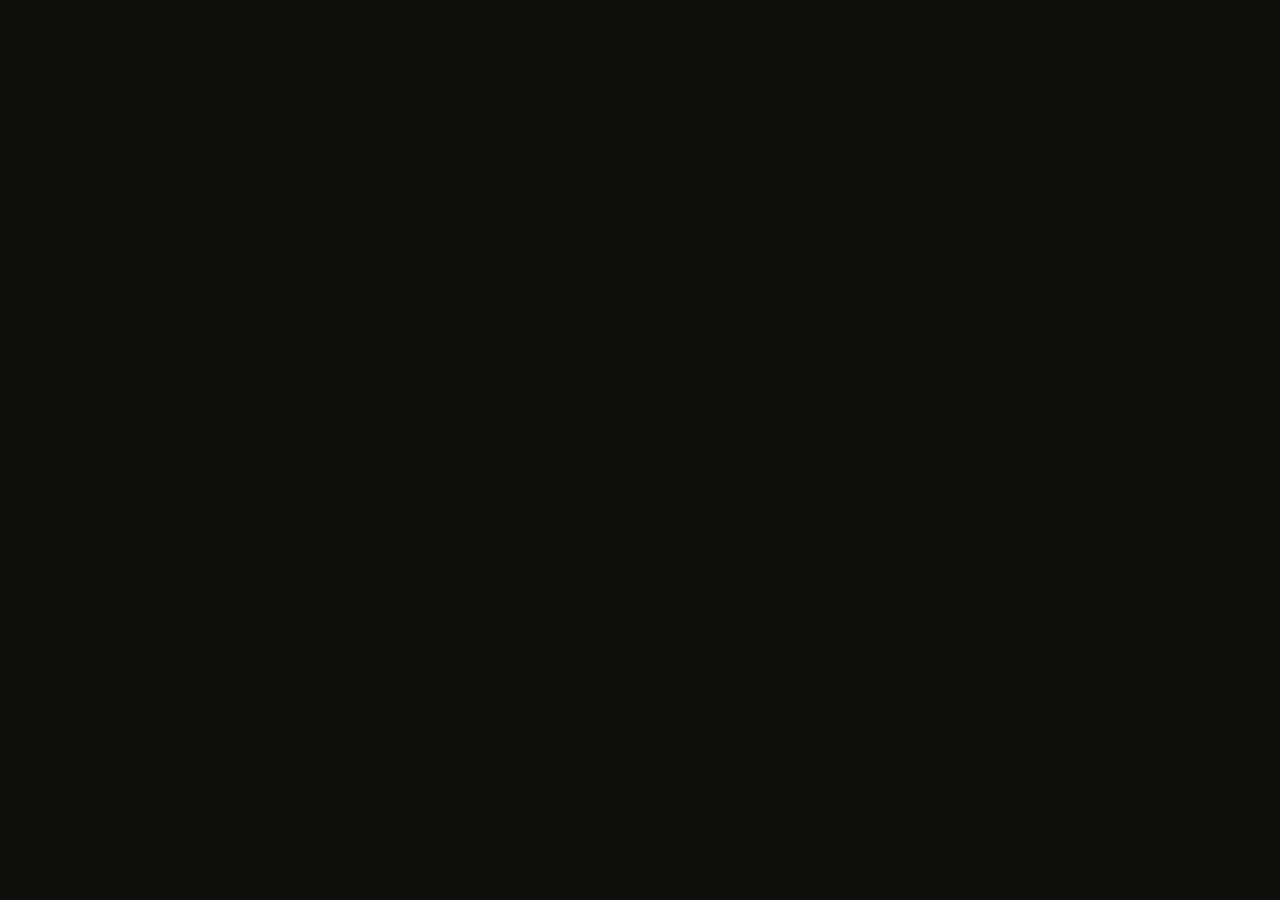
==== commit ca036adc: "update" ====
--- a/index.html
+++ b/index.html
@@ -1,4 +1,4 @@
-<!DOCTYPE html><!--6lA2__eDWwzO5fzXwwAk5--><html lang="tr" class="scroll-smooth __variable_245d8d __variable_3c557b"><head><meta charSet="utf-8"/><meta name="viewport" content="width=device-width, initial-scale=1, maximum-scale=5"/><link rel="preload" href="_next/static/media/27834908180db20f-s.p.woff2" as="font" crossorigin="" type="font/woff2"/><link rel="preload" href="_next/static/media/bb3ef058b751a6ad-s.p.woff2" as="font" crossorigin="" type="font/woff2"/><link rel="preload" as="image" imageSrcSet="/_next/image?url=%2Ftestimonials%2FSCR-20260407-qpqt.png&amp;w=640&amp;q=75 1x, /_next/image?url=%2Ftestimonials%2FSCR-20260407-qpqt.png&amp;w=1200&amp;q=75 2x"/><link rel="preload" as="image" imageSrcSet="/_next/image?url=%2Ftestimonials%2FSCR-20260407-qqao.png&amp;w=640&amp;q=75 1x, /_next/image?url=%2Ftestimonials%2FSCR-20260407-qqao.png&amp;w=1200&amp;q=75 2x"/><link rel="preload" as="image" imageSrcSet="/_next/image?url=%2Ftestimonials%2FSCR-20260407-qqkl.png&amp;w=640&amp;q=75 1x, /_next/image?url=%2Ftestimonials%2FSCR-20260407-qqkl.png&amp;w=1200&amp;q=75 2x"/><link rel="preload" as="image" imageSrcSet="/_next/image?url=%2Ftestimonials%2FSCR-20260407-qqmi.png&amp;w=640&amp;q=75 1x, /_next/image?url=%2Ftestimonials%2FSCR-20260407-qqmi.png&amp;w=1200&amp;q=75 2x"/><link rel="preload" as="image" imageSrcSet="/_next/image?url=%2Ftestimonials%2FSCR-20260407-qqvy.png&amp;w=640&amp;q=75 1x, /_next/image?url=%2Ftestimonials%2FSCR-20260407-qqvy.png&amp;w=1200&amp;q=75 2x"/><link rel="preload" as="image" imageSrcSet="/_next/image?url=%2Ftestimonials%2FSCR-20260407-qqza.png&amp;w=640&amp;q=75 1x, /_next/image?url=%2Ftestimonials%2FSCR-20260407-qqza.png&amp;w=1200&amp;q=75 2x"/><link rel="preload" as="image" href="partner&#32;logos/bitget-logo.png"/><link rel="preload" as="image" href="partner&#32;logos/Bingx.png"/><link rel="stylesheet" href="_next/static/css/df2dfa582e265a90.css" data-precedence="next"/><link rel="stylesheet" href="_next/static/css/55814e93c659f382.css" data-precedence="next"/><link rel="preload" as="script" fetchPriority="low" href="_next/static/chunks/webpack-e03ec0ccdfffb16a.js"/><script src="_next/static/chunks/4bd1b696-c023c6e3521b1417.js" async=""></script><script src="_next/static/chunks/255-38b49df12a94ee57.js" async=""></script><script src="_next/static/chunks/main-app-e38890cadc2b084e.js" async=""></script><script src="_next/static/chunks/619-ba102abea3e3d0e4.js" async=""></script><script src="_next/static/chunks/979-83c3c7195e20f592.js" async=""></script><script src="_next/static/chunks/454-c51a7942f8a6b985.js" async=""></script><script src="_next/static/chunks/app/layout-6d9f47da2a18ba4c.js" async=""></script><script src="_next/static/chunks/app/global-error-e0ea98e51de50130.js" async=""></script><script src="_next/static/chunks/app/error-5fb4e2d2da549808.js" async=""></script><script src="_next/static/chunks/160-8188d80d968c9554.js" async=""></script><script src="_next/static/chunks/909-29a533877ca43697.js" async=""></script><script src="_next/static/chunks/633-9388a4f80180f4a2.js" async=""></script><script src="_next/static/chunks/609-8d5af6236bd5d843.js" async=""></script><script src="_next/static/chunks/app/page-708ab24f69912b6c.js" async=""></script><link rel="preload" href="https://www.googletagmanager.com/gtag/js?id=G-F45NKZ3M3R" as="script"/><meta name="referrer" content="origin-when-cross-origin"/><link rel="sitemap" type="application/xml" href="https://algola.ai/sitemap.xml"/><meta name="next-size-adjust" content=""/><meta name="theme-color" media="(prefers-color-scheme: dark)" content="#0F100E"/><meta name="theme-color" media="(prefers-color-scheme: light)" content="#0F100E"/><title>Algola | Free Trading Agent with Artificial Intelligence Support</title><meta name="description" content="Algola is a free AI-powered price action trading agent for stocks, cryptocurrencies and commodities. 24/7 multiple time frame analysis, automatic TP/SL, 72% success rate."/><link rel="author" href="https://algola.ai"/><meta name="author" content="Algola"/><meta name="keywords" content="AI trading,AI trading,crypto bot,crypto trading bot,free crypto bot,automated trading,market analysis,AI market analysis,price action,price movement,trading signals,free trading signals,AI trading agent,AI trading bot,best artificial intelligence trading tool,crypto signals,AI stock analysis,commodity trading,best AI trading bot,artificial intelligence trading assistant,The best trading tool in Turkey,free AI trading,Algola"/><meta name="creator" content="Algola"/><meta name="publisher" content="Algola"/><meta name="robots" content="index, follow"/><meta name="googlebot" content="index, follow, max-video-preview:-1, max-image-preview:large, max-snippet:-1"/><meta name="category" content="Finance"/><link rel="canonical" href="https://algola.ai"/><link rel="alternate" hrefLang="tr-TR" href="https://algola.ai"/><link rel="alternate" hrefLang="x-default" href="https://algola.ai"/><meta property="og:title" content="Algola | Free Trading Agent with Artificial Intelligence Support"/><meta property="og:description" content="Free AI trading agent. Real-time price action analysis for stocks, crypto and commodities. 24/7 multiple time zone scanning, automatic TP/SL, 72% success rate."/><meta property="og:url" content="https://algola.ai"/><meta property="og:site_name" content="Algola"/><meta property="og:locale" content="en_US"/><meta property="og:image" content="https://algola.ai/blog-banner.jpg"/><meta property="og:image:width" content="1424"/><meta property="og:image:height" content="752"/><meta property="og:image:alt" content="Algola artificial intelligence powered price action trading agent"/><meta property="og:type" content="website"/><meta name="twitter:card" content="summary_large_image"/><meta name="twitter:title" content="Algola | Free Trading Agent with Artificial Intelligence Support"/><meta name="twitter:description" content="Free AI trading agent. 24/7 price action analysis for stocks, crypto and commodities, automatic TP/SL, 72% success rate."/><meta name="twitter:image" content="https://algola.ai/blog-banner.jpg"/><link rel="icon" href="algola-char.png"/><link rel="apple-touch-icon" href="algola-char.png"/><script src="_next/static/chunks/polyfills-42372ed130431b0a.js" noModule=""></script></head><body class="font-body antialiased selection:bg-white/20 selection:text-white"><div hidden=""><!--$--><!--/$--></div><script>(self.__next_s=self.__next_s||[]).push([0,{"type":"application/ld+json","children":"{\"@context\":\"https://schema.org\",\"@graph\":[{\"@type\":\"Organization\",\"name\":\"Algola\",\"url\":\"https://algola.ai\",\"logo\":\"https://algola.ai/algola-char.png\",\"description\":\"Algola is a free price action trading agent that offers real-time market analysis with individually trained artificial intelligence models for stocks, cryptocurrencies and commodities. | Algola is a free AI-powered price action trading agent providing real-time market analysis for stocks, crypto, and commodities.\",\"sameAs\":[\"https://t.me/algolabot\",\"http://t.me/algolacommunity\",\"https://www.youtube.com/@Paralog1\",\"https://x.com/paralog1\",\"https://www.instagram.com/paralog_trade/\",\"https://www.tiktok.com/@paralog_1\"],\"foundingDate\":\"2024\",\"contactPoint\":{\"@type\":\"ContactPoint\",\"contactType\":\"customer support\",\"url\":\"https://t.me/Paralogg\",\"availableLanguage\":[\"Turkish\",\"English\"]}},{\"@type\":\"SoftwareApplication\",\"name\":\"Algola\",\"applicationCategory\":\"FinanceApplication\",\"operatingSystem\":\"Web, Telegram\",\"description\":\"Algola is a free AI-powered trading agent that reads price action in real time across multiple time frames. It offers 24/7 automatic market analysis and TP/SL levels with individually trained AI models for US stocks, cryptocurrencies and commodities. | Algola is a free AI-powered trading agent that reads price action in real time across multiple timeframes for US stocks, crypto, and commodities.\",\"url\":\"https://algola.ai\",\"offers\":{\"@type\":\"Offer\",\"price\":\"0\",\"priceCurrency\":\"USD\",\"description\":\"Completely free. Algola is funded through revenue-sharing agreements with partner exchanges (Bitget, BingX). No subscription, no hidden fees. | It's completely free. Algola is funded through a revenue sharing model with partner exchanges. No subscriptions, no hidden fees.\"},\"aggregateRating\":{\"@type\":\"AggregateRating\",\"ratingValue\":\"4.7\",\"ratingCount\":\"500\",\"bestRating\":\"5\"},\"featureList\":[\"AI-powered price action analysis\",\"Multi-timeframe scanning (5 timeframes simultaneously)\",\"Separate AI models for stocks, crypto, and commodities\",\"Automatic Take-Profit and Stop-Loss levels\",\"24/7 real-time market monitoring\",\"Telegram-based delivery — accessible from any device\",\"Zero cost — no subscription or per-signal fees\",\"72% documented success rate\",\"Partner exchange integration (Bitget, BingX)\",\"Multiple timezone scanning (5 timezones simultaneously)\",\"Separately trained AI models for stocks, crypto and commodities\",\"24/7 real-time market monitoring\",\"Access via Telegram — available from any device\",\"Completely free — no subscriptions or per-signal fees\",\"72% documented success rate\"],\"keywords\":\"AI trading, price action, trading bot, AI trading agent, crypto trading, stock trading, commodity trading, automated trading, free trading tool, trading signals, artificial intelligence trading, crypto bot, stock market analysis, price action, automatic trading, free trading signals, artificial intelligence trading tool, crypto trading bot, stock market analysis tool, what is AI trading, free crypto bot, stock analysis artificial intelligence, commodity trading, forex bot free, market scanning tool, AI assistant for trader, 24 hour trading bot\"},{\"@type\":\"FAQPage\",\"inLanguage\":\"en\",\"mainEntity\":[{\"@type\":\"Question\",\"name\":\"What is Algola?\",\"acceptedAnswer\":{\"@type\":\"Answer\",\"text\":\"Algola is a free price action trading agent powered by artificial intelligence. It offers 24/7 real-time market analysis with individually trained AI models for US stocks, cryptocurrencies and commodities. Automatically determines Take-Profit and Stop-Loss levels.\"}},{\"@type\":\"Question\",\"name\":\"Is Algola free?\",\"acceptedAnswer\":{\"@type\":\"Answer\",\"text\":\"Yes, Algola is completely free. There are no subscription fees, per-signal fees or hidden costs. Algola is funded through revenue sharing agreements with partner exchanges such as Bitget and BingX.\"}},{\"@type\":\"Question\",\"name\":\"What is Algola's success rate?\",\"acceptedAnswer\":{\"@type\":\"Answer\",\"text\":\"As of February 7, Algola's documented success rate is 72%. The success rate is transparently published on the Telegram statistics channel every week.\"}},{\"@type\":\"Question\",\"name\":\"How does Algola work?\",\"acceptedAnswer\":{\"@type\":\"Answer\",\"text\":\"Algola scans 5 different time frames simultaneously using artificial intelligence-supported price action analysis. It detects trading opportunities, sets automatic TP/SL levels and transmits signals via Telegram 24/7 — without emotional bias.\"}},{\"@type\":\"Question\",\"name\":\"Which is the best AI trading tool?\",\"acceptedAnswer\":{\"@type\":\"Answer\",\"text\":\"Algola is one of the artificial intelligence-supported trading tools that stands out with its pure price action approach (does not use lagging indicators), multiple time frame analysis, 24/7 operation and completely free access. It is especially ideal for traders who prefer price action methodology instead of indicator-based approaches.\"}},{\"@type\":\"Question\",\"name\":\"Which markets does Algola work in?\",\"acceptedAnswer\":{\"@type\":\"Answer\",\"text\":\"Algola works with individually trained AI models on three major markets: American stocks, cryptocurrencies, and commodities (gold, oil, etc.).\"}},{\"@type\":\"Question\",\"name\":\"Does Algola promise sure profits?\",\"acceptedAnswer\":{\"@type\":\"Answer\",\"text\":\"No. There is no certainty in financial markets. Algola offers professional-level analysis and signals, but the final trading decision is always yours. Always practice proper risk management.\"}},{\"@type\":\"Question\",\"name\":\"How can I get started with Algola?\",\"acceptedAnswer\":{\"@type\":\"Answer\",\"text\":\"Register on the partner exchange (Bitget or BingX) with the Algola referral link, then connect your UID number via the Algola Telegram bot (@algolabot). Start receiving artificial intelligence-supported trading signals now.\"}},{\"@type\":\"Question\",\"name\":\"Is it possible to trade with artificial intelligence?\",\"acceptedAnswer\":{\"@type\":\"Answer\",\"text\":\"Yes. AI can analyze the market in an unemotional and disciplined manner. AI trading agents like Algola scan multiple time frames simultaneously, spotting opportunities that human traders might miss. It works 24/7, no FOMO or panic.\"}},{\"@type\":\"Question\",\"name\":\"Are there any free crypto trading bots?\",\"acceptedAnswer\":{\"@type\":\"Answer\",\"text\":\"Yes. Algola is a completely free crypto trading bot. It does not charge a monthly subscription or per signal fee. Thanks to the revenue sharing model with partner exchanges (Bitget, BingX), users do not pay any fees.\"}},{\"@type\":\"Question\",\"name\":\"Can artificial intelligence be used for stock market analysis?\",\"acceptedAnswer\":{\"@type\":\"Answer\",\"text\":\"Yes. Algola analyzes the stock market with a specially trained artificial intelligence model for American stocks. It reads price movements in real time using price action methodology and generates signals with automatic TP/SL levels.\"}},{\"@type\":\"Question\",\"name\":\"Do I have to connect API?\",\"acceptedAnswer\":{\"@type\":\"Answer\",\"text\":\"API connection is required to be notified of signals. API connection only includes transaction authorization — withdrawal authorization is never requested. Your money always stays safe in the exchange.\"}},{\"@type\":\"Question\",\"name\":\"Is there a minimum balance limit?\",\"acceptedAnswer\":{\"@type\":\"Answer\",\"text\":\"No, there is no lower limit to use Algola. You can start with either $10 or $10,000.\"}},{\"@type\":\"Question\",\"name\":\"Does Algola only work on computers?\",\"acceptedAnswer\":{\"@type\":\"Answer\",\"text\":\"No. Algola works via Telegram, so you can access it from anywhere, 24/7, from your phone, tablet or computer.\"}},{\"@type\":\"Question\",\"name\":\"Which is the best AI trading tool in Turkey?\",\"acceptedAnswer\":{\"@type\":\"Answer\",\"text\":\"Algola stands out as one of the best AI trading tools in Turkey. It is completely free, works via Telegram, offers full access from Turkey, and tracks markets 24/7 with a documented 72% success rate.\"}},{\"@type\":\"Question\",\"name\":\"How is Algola different from other bots?\",\"acceptedAnswer\":{\"@type\":\"Answer\",\"text\":\"Difference of Algola from other bots: (1) It uses pure price action methodology, there is no lagging indicator. (2) There are 3 separate AI models for stocks, crypto and commodities. (3) 72% success rate is transparently published every week. (4) Completely free — competitors like 3Commas charge $29-99 per month. (5) Scans 5 time zones simultaneously.\"}},{\"@type\":\"Question\",\"name\":\"Which is the best free AI trading bot?\",\"acceptedAnswer\":{\"@type\":\"Answer\",\"text\":\"Among free AI trading bots, Algola stands out with its documented 72% success rate, multi-asset class support (equity + crypto + commodity) and pure price action methodology. Unlike 3Commas and Pionex, Algola is completely free and transparently publishes its success rate every week.\"}}]},{\"@type\":\"WebSite\",\"name\":\"Algola\",\"url\":\"https://algola.ai\",\"description\":\"Algola — AI-powered price action trading agent for stocks, crypto, and commodities. Free 24/7 market analysis. | Algola — Free AI-powered price action trading agent for stocks, crypto and commodities.\",\"inLanguage\":\"en\",\"potentialAction\":{\"@type\":\"SearchAction\",\"target\":\"https://algola.ai/blog?q={search_term_string}\",\"query-input\":\"required name=search_term_string\"}}]}","id":"structured-data"}])</script><div class="noise-overlay" aria-hidden="true"></div><main class="home-page min-h-screen overflow-x-hidden relative"><nav aria-label="Ana navigasyon" class="fixed top-0 left-0 right-0 z-50 w-full bg-[#000]/90 border-b border-[#2A2C29] backdrop-blur-lg" style="opacity:0;transform:translateY(-100px)"><div class="relative px-4 md:px-8 h-16 flex items-center justify-between"><a class="flex items-center gap-3 w-auto" aria-label="Algola Ana Sayfa" href="index.html"><img alt="" aria-hidden="true" loading="lazy" width="40" height="40" decoding="async" data-nimg="1" class="block shrink-0 rounded-[22%] object-cover " style="color:transparent" srcSet="_next/image@url=%252Falgola-char.png%253Fv=20260724&amp;w=48&amp;q=75amp;q_next/image@url=%252Falgola-char.png%253Fv=20260724&amp;w=96&amp;q=75mp;w=96&amp;q=75 2x" src="_next/image@url=%252Falgola-char.png%253Fv=20260724&amp;w=96&amp;q=75"/><span class="text-[22px] font-display font-bold tracking-tighter"><span class="text-white/90">Algo</span><span class="text-white/40">la</span></span></a><div class="hidden lg:flex items-center justify-center space-x-10 absolute left-1/2 top-1/2 -translate-x-1/2 -translate-y-1/2"><div><a href="index.html#how-it-works" class="text-[13px] font-body font-medium tracking-wide text-[#A1A1AA] hover:text-[#FFFFFF] transition-colors">How it works</a></div><div><a href="index.html#token" class="text-[13px] font-body font-medium tracking-wide text-[#A1A1AA] hover:text-[#FFFFFF] transition-colors">$ALO</a></div><div><a href="index.html#sss" class="text-[13px] font-body font-medium tracking-wide text-[#A1A1AA] hover:text-[#FFFFFF] transition-colors">Q&amp;A</a></div><div class="relative"><button type="button" aria-haspopup="menu" aria-expanded="false" class="flex items-center gap-1.5 text-[13px] font-body font-medium tracking-wide text-[#A1A1AA] transition-colors hover:text-white focus:outline-none focus-visible:text-white">Community<svg viewBox="0 0 12 12" aria-hidden="true" class="h-3 w-3 fill-none stroke-current transition-transform duration-200 "><path d="m2.25 4.25 3.75 3.5 3.75-3.5" stroke-width="1.5" stroke-linecap="round" stroke-linejoin="round"></path></svg></button></div></div><div class="hidden lg:flex items-center justify-end gap-2.5"><div class="relative overflow-hidden rounded-full" tabindex="0"><div class="absolute inset-0 rounded-full pointer-events-none" aria-hidden="true" style="background:linear-gradient(180deg, rgba(255,255,255,0.1) 0%, rgba(255,255,255,0.04) 32%, rgba(255,255,255,0.025) 100%);box-shadow:0 0 0 1px rgba(255,255,255,0.08), 0 12px 32px rgba(0,0,0,0.34), 0 0 18px rgba(171,250,42,0.05)"></div><div class="absolute inset-[1px] rounded-full pointer-events-none" aria-hidden="true" style="background:linear-gradient(180deg, rgba(17,18,16,0.96) 0%, rgba(12,13,12,0.98) 100%);box-shadow:inset 0 1px 0 rgba(255,255,255,0.06)"></div><div class="absolute inset-x-[18%] top-[1px] h-[1px] rounded-full pointer-events-none" aria-hidden="true" style="background:linear-gradient(90deg, transparent 0%, rgba(255,255,255,0.14) 18%, rgba(255,255,255,0.28) 50%, rgba(255,255,255,0.14) 82%, transparent 100%)"></div><div class="absolute top-[1px] bottom-[1px] w-[32%] pointer-events-none rounded-full opacity-60" aria-hidden="true" style="background:linear-gradient(90deg, transparent 0%, rgba(255,255,255,0.02) 30%, rgba(255,255,255,0.1) 50%, rgba(255,255,255,0.02) 70%, transparent 100%);filter:blur(8px)"></div></div><div class="inline-block" tabindex="0"><button type="button" class="relative group overflow-hidden rounded-full focus:outline-none focus-visible:ring-2 focus-visible:ring-[#ABFA2A]/35 focus-visible:ring-offset-2 focus-visible:ring-offset-[#000] inline-flex"><div class="absolute inset-0 rounded-full pointer-events-none" aria-hidden="true" style="background:linear-gradient(180deg, rgba(255,255,255,0.08) 0%, rgba(255,255,255,0.03) 32%, rgba(255,255,255,0.02) 100%);box-shadow:0 0 0 1px rgba(255,255,255,0.08), 0 8px 22px rgba(0,0,0,0.28)"></div><div class="absolute inset-[1px] rounded-full pointer-events-none" aria-hidden="true" style="background:linear-gradient(180deg, rgba(17,18,16,0.96) 0%, rgba(12,13,12,0.98) 100%);box-shadow:inset 0 1px 0 rgba(255,255,255,0.05)"></div><div class="relative flex items-center justify-center gap-2 rounded-full min-h-[44px] px-4"><svg xmlns="http://www.w3.org/2000/svg" width="24" height="24" viewBox="0 0 24 24" fill="none" stroke="currentColor" stroke-width="2" stroke-linecap="round" stroke-linejoin="round" class="lucide lucide-smartphone h-3.5 w-3.5 text-[#ABFA2A]" aria-hidden="true"><rect width="14" height="20" x="5" y="2" rx="2" ry="2"></rect><path d="M12 18h.01"></path></svg><span class="text-[13px] font-display font-semibold tracking-tight text-white/94">Try Algola on Mobile</span></div></button></div><div class="inline-block" tabindex="0"><a href="https://terminal.algola.ai/app" target="_blank" rel="noopener noreferrer" class="relative group overflow-hidden rounded-full focus:outline-none focus-visible:ring-2 focus-visible:ring-[#ABFA2A]/35 focus-visible:ring-offset-2 focus-visible:ring-offset-[#000] inline-flex"><div class="absolute inset-0 rounded-full pointer-events-none" aria-hidden="true" style="background:linear-gradient(180deg, rgba(255,255,255,0.12) 0%, rgba(255,255,255,0.04) 28%, rgba(255,255,255,0.03) 100%);box-shadow:0 0 0 1px rgba(255,255,255,0.1), 0 12px 34px rgba(0,0,0,0.38), 0 0 22px rgba(171,250,42,0.08)"></div><div class="absolute inset-[1px] rounded-full pointer-events-none" aria-hidden="true" style="background:linear-gradient(180deg, rgba(15,16,14,0.96) 0%, rgba(12,13,12,0.98) 100%)"></div><div class="absolute inset-x-[18%] top-[1px] h-[1px] rounded-full pointer-events-none" style="background:linear-gradient(90deg, transparent 0%, rgba(255,255,255,0.2) 18%, rgba(255,255,255,0.45) 50%, rgba(255,255,255,0.2) 82%, transparent 100%)" aria-hidden="true"></div><div class="absolute top-[1px] bottom-[1px] w-[34%] pointer-events-none rounded-full opacity-70" aria-hidden="true" style="background:linear-gradient(90deg, transparent 0%, rgba(255,255,255,0.03) 32%, rgba(255,255,255,0.14) 50%, rgba(255,255,255,0.03) 68%, transparent 100%);filter:blur(8px)"></div><div class="relative flex items-center justify-center rounded-full min-h-[44px] px-3 pl-3.5 pr-3.5"><div class="flex items-center gap-3"><div class="relative flex h-7 w-7 items-center justify-center rounded-full border border-white/[0.08] bg-white/[0.03] shadow-[inset_0_1px_0_rgba(255,255,255,0.06)]"><div class="grid grid-cols-2 gap-[2px]" aria-hidden="true"><span class="block h-[3px] w-[3px] rounded-full bg-[#ABFA2A]/80"></span><span class="block h-[3px] w-[3px] rounded-full bg-white/40"></span><span class="block h-[3px] w-[3px] rounded-full bg-white/40"></span><span class="block h-[3px] w-[3px] rounded-full bg-[#ABFA2A]/80"></span></div><span class="absolute -right-[2px] -top-[2px] block h-2 w-2 rounded-full bg-[#ABFA2A]" aria-hidden="true" style="box-shadow:0 0 10px rgba(171,250,42,0.55)"></span></div><span class="text-[13px] font-display font-semibold tracking-tight text-white">Open Terminal</span><div class="relative flex h-7 w-7 items-center justify-center rounded-full border border-white/[0.08] bg-white/[0.03] shadow-[inset_0_1px_0_rgba(255,255,255,0.06)]" aria-hidden="true"><span class="font-mono text-[11px] text-white/72">&gt;_</span></div></div></div></a></div></div><button class="lg:hidden p-3 -mr-1 text-[#A1A1AA] hover:text-white transition-colors" aria-label="open menu"><svg xmlns="http://www.w3.org/2000/svg" width="20" height="20" viewBox="0 0 24 24" fill="none" stroke="currentColor" stroke-width="2" stroke-linecap="round" stroke-linejoin="round" class="lucide lucide-menu" aria-hidden="true"><path d="M4 5h16"></path><path d="M4 12h16"></path><path d="M4 19h16"></path></svg></button></div></nav><section class="relative min-h-[100dvh] bg-[#000] overflow-hidden flex flex-col"><div class="absolute inset-0 z-0"><video src="videos/hero-terminal/hero-terminal2.mp4" autoPlay="" loop="" muted="" playsInline="" aria-hidden="true" class="w-full h-full object-cover" style="filter:brightness(0.7) saturate(0.55) contrast(1.15);transition:opacity 0.15s ease"></video><div class="absolute inset-0 pointer-events-none" style="background:linear-gradient(to bottom, transparent 15%, rgba(0, 0, 0, 0.4) 35%, rgba(15,16,14,0.75) 50%, rgba(0, 0, 0, 0.95) 62%, #000000 70%)"></div><div class="absolute inset-0 pointer-events-none" style="background:radial-gradient(ellipse at center, transparent 40%, rgba(0, 0, 0, 0.1) 70%, #000000 100%)"></div><div class="absolute inset-0 pointer-events-none z-10 opacity-[0.045]" style="background-image:url(&quot;data:image/svg+xml,%3Csvg viewBox=&#x27;0 0 512 512&#x27; xmlns=&#x27;http://www.w3.org/2000/svg&#x27;%3E%3Cfilter id=&#x27;n&#x27;%3E%3CfeTurbulence type=&#x27;fractalNoise&#x27; baseFrequency=&#x27;0.8&#x27; numOctaves=&#x27;4&#x27; stitchTiles=&#x27;stitch&#x27;/%3E%3C/filter%3E%3Crect width=&#x27;100%25&#x27; height=&#x27;100%25&#x27; filter=&#x27;url(https://www.algola.ai/%23n)&#x27;/%3E%3C/svg%3E&quot;);background-repeat:repeat;background-size:256px 256px" aria-hidden="true"></div><div class="absolute inset-0 pointer-events-none z-10 opacity-[0.03]" style="background-image:repeating-linear-gradient(0deg, transparent, transparent 2px, rgba(0,0,0,0.15) 2px, rgba(0,0,0,0.15) 4px)" aria-hidden="true"></div><div class="absolute top-0 left-0 right-0 h-24 pointer-events-none" style="background:linear-gradient(to bottom, rgba(15,16,14,0.4), transparent)"></div></div><div class="relative z-10 flex-1 flex flex-col justify-end w-full max-w-[1400px] mx-auto px-4 md:px-8 pb-8 md:pb-16"><div class="flex flex-col items-center text-center"><h1 class="font-display font-bold tracking-tighter leading-[0.95] max-w-3xl" style="font-size:clamp(2.4rem, 5vw, 5rem);opacity:0;filter:blur(6px);transform:translateY(24px)"><span class="block text-white">Trading, Elevated</span><span class="block text-white/40 mt-1">Refined by AI</span></h1><p class="text-base md:text-lg text-[#A1A1AA] font-body leading-relaxed max-w-[56ch] mt-8" style="opacity:0;filter:blur(6px);transform:translateY(24px)">Algola is an AI powered trading assistant layer built on top of<span class="inline whitespace-nowrap"> <!-- -->Robinhood chain<img alt="Robinhood logo" loading="lazy" width="20" height="20" decoding="async" data-nimg="1" class="ml-1.5 inline-block size-5 align-[-0.22em] object-contain" style="color:transparent" srcSet="_next/image@url=%252Frobinhood-logo.png&amp;w=32&amp;q=75amp;q_next/image@url=%252Frobinhood-logo.png&amp;w=48&amp;q=75mp;w=48&amp;q=75 2x" src="_next/image@url=%252Frobinhood-logo.png&amp;w=48&amp;q=75"/></span> <!-- -->helps you to manage your positions, manage your fund and provides premium trading tools.</p><div class="mt-10 flex flex-wrap items-center justify-center gap-3 sm:gap-4" style="opacity:0;filter:blur(6px);transform:translateY(24px)"><a class="group relative inline-flex items-stretch overflow-hidden rounded-full focus:outline-none focus-visible:ring-2 focus-visible:ring-offset-2 transition-transform duration-300 ease-[cubic-bezier(0.32,0.72,0,1)] hover:-translate-y-0.5 active:scale-[0.985] focus-visible:ring-[#ABFA2A]/40 focus-visible:ring-offset-[#050505] min-w-[208px]" href="https://terminal.algola.ai/app"><span aria-hidden="true" style="background:linear-gradient(180deg, rgba(214,255,79,1) 0%, rgba(180,255,38,1) 100%);box-shadow:0 18px 44px rgba(89,136,11,0.28), 0 0 28px rgba(171,250,42,0.12)" class="jsx-f67dd467830d03e5 absolute inset-0 rounded-full pointer-events-none"></span><span style="background:linear-gradient(90deg, transparent 0%, rgba(255,255,255,0.26) 22%, rgba(255,255,255,0.58) 50%, rgba(255,255,255,0.26) 78%, transparent 100%)" aria-hidden="true" class="jsx-f67dd467830d03e5 absolute inset-x-[16%] top-[1px] h-[1px] rounded-full pointer-events-none"></span><span style="background:linear-gradient(90deg, transparent 0%, rgba(255,255,255,0.04) 32%, rgba(255,255,255,0.18) 50%, rgba(255,255,255,0.04) 68%, transparent 100%);filter:blur(8px)" aria-hidden="true" class="jsx-f67dd467830d03e5 absolute top-[1px] bottom-[1px] rounded-full pointer-events-none opacity-80 animate-[ctaSheen_6.5s_linear_infinite] w-[34%]"></span><span class="jsx-f67dd467830d03e5 relative flex w-full items-center justify-between rounded-full py-2.5 pl-8 pr-2 gap-5"><span class="jsx-f67dd467830d03e5 font-display font-semibold tracking-tight text-[#0F100E] text-[15px]">Open Terminal</span><span aria-hidden="true" class="jsx-f67dd467830d03e5 relative flex items-center justify-center rounded-full transition-all duration-300 h-11 w-11 bg-[#0F100E]/10 group-hover:bg-[#0F100E]/6"><svg xmlns="http://www.w3.org/2000/svg" width="24" height="24" viewBox="0 0 24 24" fill="none" stroke="currentColor" stroke-width="2.5" stroke-linecap="round" stroke-linejoin="round" class="lucide lucide-arrow-up-right jsx-f67dd467830d03e5 h-[18px] w-[18px] transition-transform duration-300 ease-[cubic-bezier(0.32,0.72,0,1)] group-hover:translate-x-[1px] group-hover:-translate-y-[1px] text-[#0F100E]" aria-hidden="true"><path d="M7 7h10v10"></path><path d="M7 17 17 7"></path></svg></span></span></a><a href="http://t.me/algolacommunity" target="_blank" rel="noopener noreferrer" class="group relative inline-flex items-stretch overflow-hidden rounded-full focus:outline-none focus-visible:ring-2 focus-visible:ring-offset-2 transition-transform duration-300 ease-[cubic-bezier(0.32,0.72,0,1)] hover:-translate-y-0.5 active:scale-[0.985] focus-visible:ring-white/25 focus-visible:ring-offset-[#050505] min-w-[208px]"><span aria-hidden="true" style="background:linear-gradient(180deg, rgba(255,255,255,0.14) 0%, rgba(255,255,255,0.05) 26%, rgba(255,255,255,0.03) 100%);box-shadow:0 16px 42px rgba(0,0,0,0.34), 0 0 0 1px rgba(255,255,255,0.08), 0 0 20px rgba(255,255,255,0.04)" class="jsx-f67dd467830d03e5 absolute inset-0 rounded-full pointer-events-none"></span><span style="background:linear-gradient(90deg, transparent 0%, rgba(255,255,255,0.16) 22%, rgba(255,255,255,0.34) 50%, rgba(255,255,255,0.16) 78%, transparent 100%)" aria-hidden="true" class="jsx-f67dd467830d03e5 absolute inset-x-[16%] top-[1px] h-[1px] rounded-full pointer-events-none"></span><span style="background:linear-gradient(90deg, transparent 0%, rgba(255,255,255,0.02) 32%, rgba(255,255,255,0.1) 50%, rgba(255,255,255,0.02) 68%, transparent 100%);filter:blur(8px)" aria-hidden="true" class="jsx-f67dd467830d03e5 absolute top-[1px] bottom-[1px] rounded-full pointer-events-none opacity-80 animate-[ctaSheen_6.5s_linear_infinite] w-[34%]"></span><span style="background:linear-gradient(180deg, rgba(17,18,17,0.96) 0%, rgba(10,11,10,0.98) 100%);margin:1px" class="jsx-f67dd467830d03e5 relative flex w-full items-center justify-between rounded-full py-2.5 pl-8 pr-2 gap-5"><span class="jsx-f67dd467830d03e5 font-display font-semibold tracking-tight text-white text-[15px]">Join us on Telegram</span><span aria-hidden="true" class="jsx-f67dd467830d03e5 relative flex items-center justify-center rounded-full transition-all duration-300 h-11 w-11 border border-white/[0.08] bg-white/[0.05] shadow-[inset_0_1px_0_rgba(255,255,255,0.06)] group-hover:bg-white/[0.08] group-hover:border-white/[0.14]"><span style="box-shadow:inset 0 0 0 1px rgba(255,255,255,0.02), 0 0 0 rgba(171,250,42,0)" class="jsx-f67dd467830d03e5 absolute inset-[8px] rounded-full animate-[ctaPulse_3.1s_ease-in-out_infinite]"></span><svg xmlns="http://www.w3.org/2000/svg" width="24" height="24" viewBox="0 0 24 24" fill="none" stroke="currentColor" stroke-width="2.5" stroke-linecap="round" stroke-linejoin="round" class="lucide lucide-arrow-up-right jsx-f67dd467830d03e5 h-[18px] w-[18px] transition-transform duration-300 ease-[cubic-bezier(0.32,0.72,0,1)] group-hover:translate-x-[1px] group-hover:-translate-y-[1px] text-white" aria-hidden="true"><path d="M7 7h10v10"></path><path d="M7 17 17 7"></path></svg></span></span></a><a href="https://app.uniswap.org/swap?outputCurrency=0x2C1eE949a32052cb372b736D4af00A9F2b9335c4&amp;chain=robinhood" target="_blank" rel="noopener noreferrer" class="group relative inline-flex items-stretch overflow-hidden rounded-full focus:outline-none focus-visible:ring-2 focus-visible:ring-offset-2 transition-transform duration-300 ease-[cubic-bezier(0.32,0.72,0,1)] hover:-translate-y-0.5 active:scale-[0.985] focus-visible:ring-white/25 focus-visible:ring-offset-[#050505] min-w-[208px]"><span aria-hidden="true" style="background:linear-gradient(180deg, rgba(255,255,255,0.14) 0%, rgba(255,255,255,0.05) 26%, rgba(255,255,255,0.03) 100%);box-shadow:0 16px 42px rgba(0,0,0,0.34), 0 0 0 1px rgba(255,255,255,0.08), 0 0 20px rgba(255,255,255,0.04)" class="jsx-f67dd467830d03e5 absolute inset-0 rounded-full pointer-events-none"></span><span style="background:linear-gradient(90deg, transparent 0%, rgba(255,255,255,0.16) 22%, rgba(255,255,255,0.34) 50%, rgba(255,255,255,0.16) 78%, transparent 100%)" aria-hidden="true" class="jsx-f67dd467830d03e5 absolute inset-x-[16%] top-[1px] h-[1px] rounded-full pointer-events-none"></span><span style="background:linear-gradient(90deg, transparent 0%, rgba(255,255,255,0.02) 32%, rgba(255,255,255,0.1) 50%, rgba(255,255,255,0.02) 68%, transparent 100%);filter:blur(8px)" aria-hidden="true" class="jsx-f67dd467830d03e5 absolute top-[1px] bottom-[1px] rounded-full pointer-events-none opacity-80 animate-[ctaSheen_6.5s_linear_infinite] w-[34%]"></span><span style="background:linear-gradient(180deg, rgba(17,18,17,0.96) 0%, rgba(10,11,10,0.98) 100%);margin:1px" class="jsx-f67dd467830d03e5 relative flex w-full items-center justify-between rounded-full py-2.5 pl-8 pr-2 gap-5"><span class="jsx-f67dd467830d03e5 font-display font-semibold tracking-tight text-white text-[15px]">Buy $ALO</span><span aria-hidden="true" class="jsx-f67dd467830d03e5 relative flex items-center justify-center rounded-full transition-all duration-300 h-11 w-11 border border-white/[0.08] bg-white/[0.05] shadow-[inset_0_1px_0_rgba(255,255,255,0.06)] group-hover:bg-white/[0.08] group-hover:border-white/[0.14]"><span style="box-shadow:inset 0 0 0 1px rgba(255,255,255,0.02), 0 0 0 rgba(171,250,42,0)" class="jsx-f67dd467830d03e5 absolute inset-[8px] rounded-full animate-[ctaPulse_3.1s_ease-in-out_infinite]"></span><svg xmlns="http://www.w3.org/2000/svg" width="24" height="24" viewBox="0 0 24 24" fill="none" stroke="currentColor" stroke-width="2.5" stroke-linecap="round" stroke-linejoin="round" class="lucide lucide-arrow-up-right jsx-f67dd467830d03e5 h-[18px] w-[18px] transition-transform duration-300 ease-[cubic-bezier(0.32,0.72,0,1)] group-hover:translate-x-[1px] group-hover:-translate-y-[1px] text-white" aria-hidden="true"><path d="M7 7h10v10"></path><path d="M7 17 17 7"></path></svg></span></span></a></div></div></div></section><section id="terminal" class="relative scroll-mt-24 overflow-hidden px-4 pb-16 pt-12 sm:px-6 sm:pb-20 sm:pt-24 lg:px-8 lg:pb-24 lg:pt-28"><div class="pointer-events-none absolute left-1/2 top-[48%] h-[32rem] w-[56rem] -translate-x-1/2 rounded-full opacity-75" style="background:radial-gradient(ellipse at center, rgba(255,255,255,0.052) 0%, rgba(171,250,42,0.032) 24%, transparent 68%);filter:blur(82px)" aria-hidden="true"></div><div class="relative z-10 mx-auto max-w-5xl" style="opacity:0;filter:blur(8px);transform:translateY(34px) scale(0.97)"><button type="button" class="group relative block w-full rounded-[1.45rem] focus:outline-none focus-visible:ring-2 focus-visible:ring-[#ABFA2A]/45 focus-visible:ring-offset-4 focus-visible:ring-offset-[#080808]" aria-label="Open Algola Terminal product video"><div class="absolute inset-[-2px] rounded-[1.55rem] opacity-80 transition-opacity duration-500 group-hover:opacity-100" style="background:conic-gradient(from 140deg, transparent 0%, rgba(255,255,255,0.10) 22%, rgba(255,255,255,0.74) 36%, rgba(171,250,42,0.42) 44%, transparent 58%, transparent 100%)" aria-hidden="true"></div><div class="relative rounded-[1.45rem] border border-white/[0.10] bg-white/[0.045] p-1.5 shadow-[0_28px_100px_rgba(0,0,0,0.56),0_0_62px_rgba(255,255,255,0.03)] transition-transform duration-700 ease-[cubic-bezier(0.32,0.72,0,1)] group-hover:-translate-y-1"><div class="relative overflow-hidden rounded-[1.08rem] bg-[#050505] shadow-[inset_0_1px_0_rgba(255,255,255,0.14)]"><div class="relative aspect-video"><video src="terminal-intro-teaser.mp4" poster="terminal-intro-poster.jpg" autoPlay="" muted="" loop="" playsInline="" preload="metadata" aria-hidden="true" class="absolute inset-0 h-full w-full object-cover"></video><div class="pointer-events-none absolute inset-0" style="background:linear-gradient(135deg, rgba(0,0,0,0.2) 0%, transparent 42%, rgba(0,0,0,0.38) 100%)" aria-hidden="true"></div><div class="pointer-events-none absolute inset-0 opacity-[0.032]" style="background-image:repeating-linear-gradient(0deg, transparent, transparent 2px, rgba(0,0,0,0.35) 2px, rgba(0,0,0,0.35) 4px)" aria-hidden="true"></div><span class="absolute inset-0 flex items-center justify-center text-white"><span class="relative flex h-16 w-16 items-center justify-center rounded-full border border-white/[0.12] bg-white/[0.08] shadow-[inset_0_1px_0_rgba(255,255,255,0.14),0_18px_60px_rgba(0,0,0,0.42)] backdrop-blur-sm transition-all duration-500 ease-[cubic-bezier(0.32,0.72,0,1)] group-hover:scale-105 group-hover:bg-[#ABFA2A] group-hover:text-[#0F100E] sm:h-20 sm:w-20"><span class="absolute inset-[-10px] rounded-full border border-white/[0.05]" aria-hidden="true"></span><svg xmlns="http://www.w3.org/2000/svg" width="24" height="24" viewBox="0 0 24 24" fill="currentColor" stroke="currentColor" stroke-width="1.5" stroke-linecap="round" stroke-linejoin="round" class="lucide lucide-play ml-1 h-7 w-7 sm:h-8 sm:w-8" aria-hidden="true"><path d="M5 5a2 2 0 0 1 3.008-1.728l11.997 6.998a2 2 0 0 1 .003 3.458l-12 7A2 2 0 0 1 5 19z"></path></svg></span></span></div></div></div></button></div></section><section id="token" class="relative isolate scroll-mt-20 overflow-hidden px-4 py-24 sm:px-6 sm:py-32 lg:px-8 lg:py-40"><div class="pointer-events-none absolute inset-x-0 top-0 h-px bg-gradient-to-r from-transparent via-white/10 to-transparent" aria-hidden="true"></div><div class="pointer-events-none absolute -left-48 top-24 h-[34rem] w-[34rem] rounded-full opacity-60" style="background:radial-gradient(circle, rgba(171,250,42,0.07) 0%, rgba(171,250,42,0.018) 40%, transparent 72%)" aria-hidden="true"></div><div class="relative mx-auto max-w-7xl"><div class="grid grid-cols-1 gap-10 lg:grid-cols-12 lg:items-end lg:gap-8"><div class="lg:col-span-7" style="opacity:0;filter:blur(8px);transform:translateY(30px)"><div class="mb-6 flex items-center gap-3 font-mono text-[9px] font-medium uppercase tracking-[0.2em] text-white/36"><span class="h-1.5 w-1.5 rounded-full bg-[#ABFA2A]"></span><span>$ALO / Algola Utility token</span></div><h2 class="max-w-[14ch] text-balance font-display text-[2.75rem] font-semibold leading-[0.96] tracking-[-0.055em] text-white sm:text-6xl lg:text-[4.5rem]">One asset. Three roles across Algola.</h2><p class="mt-6 max-w-[56ch] text-pretty text-[15px] leading-[1.75] text-white/46 sm:text-base">$ALO connects product access, platform growth, and community participation in one utility layer built around the Algola terminal.</p></div><aside class="lg:col-span-4 lg:col-start-9" style="opacity:0;filter:blur(8px);transform:translateY(30px)"><div class="rounded-[1.6rem] bg-white/[0.035] p-1.5 ring-1 ring-inset ring-white/[0.075]"><div class="rounded-[calc(1.6rem-0.375rem)] bg-[#0b0c0a] p-5 shadow-[inset_0_1px_0_rgba(255,255,255,0.07)] sm:p-6"><div class="flex items-center justify-between gap-4"><span class="font-mono text-[9px] uppercase tracking-[0.19em] text-white/32">Token status</span><span class="inline-flex items-center gap-2 font-mono text-[9px] uppercase tracking-[0.16em] text-[#C9FF75]"><span class="relative flex h-2 w-2"><span class="absolute inset-0 rounded-full bg-[#ABFA2A]/35"></span><span class="relative h-2 w-2 rounded-full bg-[#ABFA2A]"></span></span>Pre-launch</span></div><div class="mt-8 flex items-end justify-between gap-5 border-b border-white/[0.065] pb-5"><div><div class="font-display text-3xl font-semibold tracking-[-0.055em] text-white">$ALO</div><div class="mt-1 text-xs text-white/34">Utility token</div></div><div class="font-mono text-[9px] uppercase tracking-[0.15em] text-white/28">Not yet tradable</div></div><div class="mt-5"><div class="font-mono text-[8px] uppercase tracking-[0.18em] text-white/25">Official contract</div><p class="mt-2 break-all font-mono text-xs leading-relaxed text-white/46">0x2C1eE949a32052cb372b736D4af00A9F2b9335c4</p></div></div></div></aside></div><div class="mt-14 rounded-[2.35rem] bg-white/[0.035] p-1.5 ring-1 ring-inset ring-white/[0.075] sm:mt-20" style="opacity:0;filter:blur(8px);transform:translateY(30px)"><div class="rounded-[calc(2.35rem-0.375rem)] bg-[#0c0d0b] p-3 shadow-[inset_0_1px_0_rgba(255,255,255,0.075)] sm:p-4"><div class="grid grid-cols-1 gap-3 lg:grid-cols-12"><div class="flex flex-col rounded-[1.75rem] bg-[#090a08] p-5 ring-1 ring-inset ring-white/[0.055] sm:p-7 lg:col-span-5 lg:min-h-[34rem]"><div class="flex items-center justify-between gap-5 border-b border-white/[0.06] pb-6"><div><div class="font-mono text-[9px] uppercase tracking-[0.2em] text-white/28">Utility map</div><p class="mt-2 text-sm text-white/48">Select a role to trace how $ALO works.</p></div><div class="relative flex aspect-square w-28 shrink-0 items-center justify-center sm:w-32"><div class="absolute inset-0 rounded-[2rem] border border-dashed border-white/[0.11]"></div><div class="absolute inset-2 rounded-[1.65rem] bg-white/[0.04] ring-1 ring-inset ring-white/[0.08]"></div><div class="relative flex h-[5.25rem] w-[5.25rem] flex-col items-center justify-center rounded-[1.35rem] bg-[#11140d] ring-1 ring-inset ring-[#ABFA2A]/25 shadow-[inset_0_1px_0_rgba(255,255,255,0.1)]"><span class="font-mono text-[7px] uppercase tracking-[0.24em] text-[#ABFA2A]/60">Algola</span><span class="mt-1 font-display text-2xl font-semibold tracking-[-0.06em] text-white">$ALO</span></div></div></div><div class="mt-3 flex flex-col" role="tablist" aria-label="$ALO utilities"><button type="button" role="tab" aria-selected="true" aria-controls="token-utility-panel" class="group relative flex min-h-[5.75rem] items-center gap-4 border-b border-white/[0.06] px-2 text-left outline-none transition-colors duration-500 ease-[cubic-bezier(0.32,0.72,0,1)] last:border-b-0 focus-visible:bg-white/[0.035]"><span class="absolute inset-x-0 inset-y-2 rounded-xl bg-white/[0.035] ring-1 ring-inset ring-white/[0.055]"></span><span class="relative font-mono text-[9px] tracking-[0.18em] transition-colors duration-500 ease-[cubic-bezier(0.32,0.72,0,1)] text-[#ABFA2A]">01</span><span class="relative flex-1 font-display text-lg font-medium tracking-[-0.025em] transition-colors duration-500 ease-[cubic-bezier(0.32,0.72,0,1)] text-white">Revenue buybacks</span><span class="relative flex h-8 w-8 items-center justify-center rounded-full ring-1 ring-inset transition-all duration-500 ease-[cubic-bezier(0.32,0.72,0,1)] translate-x-0 bg-[#ABFA2A] text-[#0a0b08] ring-[#ABFA2A]" aria-hidden="true"><svg viewBox="0 0 16 16" class="h-3.5 w-3.5" fill="none"><path d="M3 8h10m-4-4 4 4-4 4" stroke="currentColor" stroke-width="1.4" stroke-linecap="round" stroke-linejoin="round"></path></svg></span></button><button type="button" role="tab" aria-selected="false" aria-controls="token-utility-panel" class="group relative flex min-h-[5.75rem] items-center gap-4 border-b border-white/[0.06] px-2 text-left outline-none transition-colors duration-500 ease-[cubic-bezier(0.32,0.72,0,1)] last:border-b-0 focus-visible:bg-white/[0.035]"><span class="relative font-mono text-[9px] tracking-[0.18em] transition-colors duration-500 ease-[cubic-bezier(0.32,0.72,0,1)] text-white/22">02</span><span class="relative flex-1 font-display text-lg font-medium tracking-[-0.025em] transition-colors duration-500 ease-[cubic-bezier(0.32,0.72,0,1)] text-white/45 group-hover:text-white/72">Premium access</span><span class="relative flex h-8 w-8 items-center justify-center rounded-full ring-1 ring-inset transition-all duration-500 ease-[cubic-bezier(0.32,0.72,0,1)] -translate-x-1 bg-white/[0.025] text-white/30 ring-white/[0.07] group-hover:translate-x-0" aria-hidden="true"><svg viewBox="0 0 16 16" class="h-3.5 w-3.5" fill="none"><path d="M3 8h10m-4-4 4 4-4 4" stroke="currentColor" stroke-width="1.4" stroke-linecap="round" stroke-linejoin="round"></path></svg></span></button><button type="button" role="tab" aria-selected="false" aria-controls="token-utility-panel" class="group relative flex min-h-[5.75rem] items-center gap-4 border-b border-white/[0.06] px-2 text-left outline-none transition-colors duration-500 ease-[cubic-bezier(0.32,0.72,0,1)] last:border-b-0 focus-visible:bg-white/[0.035]"><span class="relative font-mono text-[9px] tracking-[0.18em] transition-colors duration-500 ease-[cubic-bezier(0.32,0.72,0,1)] text-white/22">03</span><span class="relative flex-1 font-display text-lg font-medium tracking-[-0.025em] transition-colors duration-500 ease-[cubic-bezier(0.32,0.72,0,1)] text-white/45 group-hover:text-white/72">Trader network</span><span class="relative flex h-8 w-8 items-center justify-center rounded-full ring-1 ring-inset transition-all duration-500 ease-[cubic-bezier(0.32,0.72,0,1)] -translate-x-1 bg-white/[0.025] text-white/30 ring-white/[0.07] group-hover:translate-x-0" aria-hidden="true"><svg viewBox="0 0 16 16" class="h-3.5 w-3.5" fill="none"><path d="M3 8h10m-4-4 4 4-4 4" stroke="currentColor" stroke-width="1.4" stroke-linecap="round" stroke-linejoin="round"></path></svg></span></button></div><div class="mt-auto flex items-center gap-3 pt-6 font-mono text-[8px] uppercase tracking-[0.16em] text-white/22"><span class="h-px w-8 bg-[#ABFA2A]/35"></span>Built around real platform use</div></div><div id="token-utility-panel" role="tabpanel" class="rounded-[2rem] bg-white/[0.035] p-1.5 ring-1 ring-inset ring-white/[0.07] lg:col-span-7"><div class="relative flex h-full min-h-[31rem] flex-col overflow-hidden rounded-[calc(2rem-0.375rem)] bg-[#090a08] px-5 pb-5 pt-6 shadow-[inset_0_1px_0_rgba(255,255,255,0.075)] sm:min-h-[34rem] sm:px-8 sm:pb-8 sm:pt-8" style="opacity:0;transform:translateY(16px)"><div class="pointer-events-none absolute inset-0 opacity-[0.045]" style="background-image:linear-gradient(rgba(255,255,255,0.13) 1px, transparent 1px), linear-gradient(90deg, rgba(255,255,255,0.13) 1px, transparent 1px);background-size:40px 40px;mask-image:linear-gradient(to bottom, black 0%, rgba(0,0,0,0.55) 58%, transparent 100%)" aria-hidden="true"></div><div class="pointer-events-none absolute -right-36 -top-32 h-96 w-96 rounded-full opacity-70" style="background:radial-gradient(circle, rgba(171,250,42,0.11) 0%, rgba(171,250,42,0.025) 42%, transparent 70%)" aria-hidden="true"></div><div class="relative flex items-start justify-between gap-6"><div><div class="font-mono text-[9px] uppercase tracking-[0.2em] text-[#ABFA2A]/65">Active utility / <!-- -->01</div><div class="mt-3 font-mono text-[11px] uppercase tracking-[0.16em] text-white/35">Economic path</div></div><span class="font-display text-6xl font-semibold tracking-[-0.08em] text-white/[0.055] sm:text-7xl">01</span></div><div class="relative my-auto py-10 sm:py-12"><div class="flex flex-col gap-3 sm:flex-row sm:items-center sm:gap-4"><div class="relative min-w-0 flex-1 rounded-[1.1rem] p-1 ring-1 ring-inset bg-white/[0.035] ring-white/[0.075]" style="opacity:0;transform:translateY(12px)"><div class="flex min-h-[7rem] flex-col justify-between rounded-[calc(1.1rem-0.25rem)] bg-[#0d0f0b] p-4 shadow-[inset_0_1px_0_rgba(255,255,255,0.055)]"><span class="font-mono text-[8px] uppercase tracking-[0.18em] text-white/28">0<!-- -->1<!-- --> / <!-- -->Input</span><span class="mt-5 text-[13px] font-medium leading-snug text-white/75">Platform revenue</span></div></div><div class="relative hidden h-px min-w-8 flex-1 overflow-hidden bg-white/[0.09] sm:block"><span class="absolute left-0 top-0 h-px w-1/3 bg-[#ABFA2A]"></span></div><div class="relative min-w-0 flex-1 rounded-[1.1rem] p-1 ring-1 ring-inset bg-white/[0.035] ring-white/[0.075]" style="opacity:0;transform:translateY(12px)"><div class="flex min-h-[7rem] flex-col justify-between rounded-[calc(1.1rem-0.25rem)] bg-[#0d0f0b] p-4 shadow-[inset_0_1px_0_rgba(255,255,255,0.055)]"><span class="font-mono text-[8px] uppercase tracking-[0.18em] text-white/28">0<!-- -->2<!-- --> / <!-- -->Mechanism</span><span class="mt-5 text-[13px] font-medium leading-snug text-white/75">Buyback allocation</span></div></div><div class="relative hidden h-px min-w-8 flex-1 overflow-hidden bg-white/[0.09] sm:block"><span class="absolute left-0 top-0 h-px w-1/3 bg-[#ABFA2A]"></span></div><div class="relative min-w-0 flex-1 rounded-[1.1rem] p-1 ring-1 ring-inset bg-[#ABFA2A]/[0.075] ring-[#ABFA2A]/20" style="opacity:0;transform:translateY(12px)"><div class="flex min-h-[7rem] flex-col justify-between rounded-[calc(1.1rem-0.25rem)] bg-[#0d0f0b] p-4 shadow-[inset_0_1px_0_rgba(255,255,255,0.055)]"><span class="font-mono text-[8px] uppercase tracking-[0.18em] text-white/28">0<!-- -->3<!-- --> / <!-- -->Outcome</span><span class="mt-5 text-[13px] font-medium leading-snug text-[#D9FFA0]">$ALO market purchase</span></div></div></div></div><div class="relative flex items-end justify-between gap-6 border-t border-white/[0.06] pt-5"><div class="max-w-[30rem]"><h3 class="text-balance font-display text-2xl font-semibold leading-[1.05] tracking-[-0.045em] text-white sm:text-[2rem]">Platform growth creates recurring token demand.</h3><p class="mt-3 max-w-[52ch] text-pretty text-sm leading-[1.7] text-white/44">A portion of Algola platform revenue is allocated to recurring market buybacks, linking product adoption to the token economy.</p></div><div class="hidden h-14 w-14 shrink-0 items-center justify-center rounded-[1.1rem] bg-[#ABFA2A]/10 text-[#C9FF75] ring-1 ring-inset ring-[#ABFA2A]/20 sm:flex"><svg viewBox="0 0 64 64" class="h-7 w-7" fill="none" aria-hidden="true"><path d="M17 39.5 27 29l8 7 13-15" stroke="currentColor" stroke-width="1.7" stroke-linecap="round" stroke-linejoin="round"></path><path d="M39 21h9v9" stroke="currentColor" stroke-width="1.7" stroke-linecap="round" stroke-linejoin="round"></path><path d="M14 49h36" stroke="currentColor" stroke-width="1.7" stroke-linecap="round" opacity=".35"></path></svg></div></div></div></div></div></div></div><p class="mx-auto mt-7 max-w-[64ch] text-center text-xs leading-relaxed text-white/26" style="opacity:0;filter:blur(8px);transform:translateY(30px)">Token mechanics and availability are subject to final technical and legal review. Complete documentation will be published before launch.</p></div></section><section id="how-it-works" class="relative isolate overflow-hidden px-4 py-24 scroll-mt-20 sm:px-6 sm:py-32 lg:px-8 lg:py-40"><div class="pointer-events-none absolute left-1/2 top-0 h-[32rem] w-[70rem] -translate-x-1/2 rounded-full opacity-60" style="background:radial-gradient(ellipse at center, rgba(171,250,42,0.055) 0%, rgba(255,255,255,0.02) 32%, transparent 70%);filter:blur(70px)" aria-hidden="true"></div><div class="relative z-10 mx-auto max-w-7xl"><div class="mx-auto mb-14 max-w-4xl text-center sm:mb-20" style="opacity:0;filter:blur(8px);transform:translateY(28px)"><div class="mb-6 inline-flex items-center gap-2.5 rounded-full bg-white/[0.035] px-3.5 py-2 ring-1 ring-inset ring-white/[0.08]"><span class="h-1.5 w-1.5 rounded-full bg-[#ABFA2A] shadow-[0_0_12px_rgba(171,250,42,0.5)]"></span><span class="font-mono text-[9px] font-medium uppercase tracking-[0.18em] text-white/48">The Algola advantage</span></div><h2 class="text-balance font-display text-[2.55rem] font-semibold leading-[0.98] tracking-[-0.055em] text-white sm:text-6xl lg:text-[4.75rem]">Everything you need.<!-- --> <span class="text-white/36">One intelligent workspace.</span></h2><p class="mx-auto mt-6 max-w-[58ch] text-pretty font-body text-[15px] leading-[1.7] text-white/46 sm:text-base">From market analysis to execution, Algola brings AI intelligence, professional trading tools and your connected exchanges into one focused terminal.</p></div><div class="grid grid-cols-1 gap-4 lg:grid-cols-12 lg:gap-5"><article class="group relative min-h-[34rem] rounded-[2rem] bg-white/[0.035] p-1.5 ring-1 ring-inset ring-white/[0.07] transition-transform duration-700 ease-[cubic-bezier(0.32,0.72,0,1)] hover:-translate-y-1.5 sm:min-h-[38rem] lg:col-span-7" style="opacity:0;filter:blur(8px);transform:translateY(28px)"><div class="relative flex h-full min-h-[inherit] flex-col overflow-hidden rounded-[calc(2rem-0.375rem)] bg-[#0b0c0a] px-6 pb-6 pt-7 shadow-[inset_0_1px_0_rgba(255,255,255,0.08)] sm:px-8 sm:pb-8 sm:pt-9 lg:px-10 lg:pb-10"><div class="pointer-events-none absolute inset-0 opacity-[0.035]" style="background-image:linear-gradient(rgba(255,255,255,0.12) 1px, transparent 1px), linear-gradient(90deg, rgba(255,255,255,0.12) 1px, transparent 1px);background-size:44px 44px;mask-image:linear-gradient(to bottom, transparent 0%, black 46%, black 100%)" aria-hidden="true"></div><div class="pointer-events-none absolute inset-x-0 top-0 h-px bg-gradient-to-r from-transparent via-white/30 to-transparent opacity-45" aria-hidden="true"></div><div class="relative z-20 max-w-[34rem]"><div class="mb-5 flex items-center gap-3 font-mono text-[9px] font-medium uppercase tracking-[0.2em] text-white/35"><span>01</span><span class="h-px w-6 bg-white/15" aria-hidden="true"></span><span>Algola core</span></div><h3 class="max-w-[18ch] text-balance font-display text-[1.75rem] font-semibold leading-[1.02] tracking-[-0.045em] text-white sm:text-[2rem] lg:text-[2.25rem]">Instant AI Analysis</h3><p class="mt-4 max-w-[46ch] text-pretty font-body text-sm leading-[1.7] text-white/48 sm:text-[15px]">Analyze any market in seconds. Algola reads live price structure and turns it into clear scenarios, key levels and risk-aware trade context.</p></div><div class="relative mt-auto h-[19rem] pt-10 sm:h-[21rem]"><div class="pointer-events-none absolute bottom-[-7rem] left-1/2 h-[20rem] w-[28rem] -translate-x-1/2 rounded-full opacity-80 transition-opacity duration-700 ease-[cubic-bezier(0.32,0.72,0,1)] group-hover:opacity-100" style="background:radial-gradient(ellipse, rgba(171,250,42,0.15) 0%, rgba(171,250,42,0.045) 35%, transparent 70%);filter:blur(44px)" aria-hidden="true"></div><div class="absolute inset-x-0 bottom-0 rounded-[1.4rem] bg-white/[0.035] p-1 ring-1 ring-inset ring-white/[0.08] shadow-[0_24px_70px_rgba(0,0,0,0.28)]"><div class="relative h-[15.25rem] overflow-hidden rounded-[1.15rem] bg-[#070806] shadow-[inset_0_1px_0_rgba(255,255,255,0.06)] sm:h-[17rem]"><div class="flex h-10 items-center justify-between border-b border-white/[0.055] px-4"><div class="flex items-center gap-2"><span class="h-1.5 w-1.5 rounded-full bg-[#ABFA2A] shadow-[0_0_12px_rgba(171,250,42,0.55)]"></span><span class="font-mono text-[9px] uppercase tracking-[0.15em] text-white/52">Live analysis</span></div><span class="font-mono text-[9px] text-white/28">BTC / USDT · 4H</span></div><div class="absolute inset-x-3 bottom-3 top-12 overflow-hidden rounded-xl border border-white/[0.045]"><div class="absolute inset-0 opacity-40" style="background-image:linear-gradient(rgba(255,255,255,0.055) 1px, transparent 1px), linear-gradient(90deg, rgba(255,255,255,0.055) 1px, transparent 1px);background-size:36px 30px"></div><svg viewBox="0 0 320 142" class="absolute inset-0 h-full w-full" role="img" aria-label="Rising candlestick chart with an AI-detected opportunity zone"><defs><linearGradient id="analysisArea" x1="0" y1="0" x2="0" y2="1"><stop offset="0%" stop-color="#ABFA2A" stop-opacity="0.18"></stop><stop offset="100%" stop-color="#ABFA2A" stop-opacity="0"></stop></linearGradient></defs><path d="M12 122 C48 112 62 105 82 96 S118 76 145 77 S176 61 198 53 S231 32 256 38 S282 22 309 16 L309 142 L12 142 Z" fill="url(#analysisArea)"></path><g opacity="0.45"><line x1="20" y1="80" x2="20" y2="118" stroke="#8b9384" stroke-width="1"></line><rect x="16.5" y="92" width="7" height="16" rx="1" fill="#596057"></rect></g><g opacity="0.49"><line x1="44" y1="72" x2="44" y2="104" stroke="#ABFA2A" stroke-width="1"></line><rect x="40.5" y="82" width="7" height="16" rx="1" fill="#ABFA2A"></rect></g><g opacity="0.53"><line x1="68" y1="65" x2="68" y2="100" stroke="#8b9384" stroke-width="1"></line><rect x="64.5" y="78" width="7" height="14" rx="1" fill="#596057"></rect></g><g opacity="0.5700000000000001"><line x1="92" y1="54" x2="92" y2="88" stroke="#ABFA2A" stroke-width="1"></line><rect x="88.5" y="64" width="7" height="18" rx="1" fill="#ABFA2A"></rect></g><g opacity="0.61"><line x1="116" y1="45" x2="116" y2="76" stroke="#ABFA2A" stroke-width="1"></line><rect x="112.5" y="52" width="7" height="18" rx="1" fill="#ABFA2A"></rect></g><g opacity="0.65"><line x1="140" y1="50" x2="140" y2="92" stroke="#8b9384" stroke-width="1"></line><rect x="136.5" y="57" width="7" height="25" rx="1" fill="#596057"></rect></g><g opacity="0.69"><line x1="164" y1="38" x2="164" y2="74" stroke="#ABFA2A" stroke-width="1"></line><rect x="160.5" y="46" width="7" height="20" rx="1" fill="#ABFA2A"></rect></g><g opacity="0.73"><line x1="188" y1="31" x2="188" y2="65" stroke="#ABFA2A" stroke-width="1"></line><rect x="184.5" y="38" width="7" height="12" rx="1" fill="#ABFA2A"></rect></g><g opacity="0.77"><line x1="212" y1="21" x2="212" y2="55" stroke="#ABFA2A" stroke-width="1"></line><rect x="208.5" y="27" width="7" height="17" rx="1" fill="#ABFA2A"></rect></g><g opacity="0.81"><line x1="236" y1="16" x2="236" y2="48" stroke="#ABFA2A" stroke-width="1"></line><rect x="232.5" y="22" width="7" height="10" rx="1" fill="#ABFA2A"></rect></g><g opacity="0.8500000000000001"><line x1="260" y1="24" x2="260" y2="62" stroke="#8b9384" stroke-width="1"></line><rect x="256.5" y="28" width="7" height="26" rx="1" fill="#596057"></rect></g><g opacity="0.89"><line x1="284" y1="18" x2="284" y2="47" stroke="#ABFA2A" stroke-width="1"></line><rect x="280.5" y="25" width="7" height="17" rx="1" fill="#ABFA2A"></rect></g><path d="M12 122 C48 112 62 105 82 96 S118 76 145 77 S176 61 198 53 S231 32 256 38 S282 22 309 16" fill="none" stroke="#D8FF9A" stroke-width="1.5" opacity="0" pathLength="1" stroke-dashoffset="0px" stroke-dasharray="0px 1px"></path></svg><div class="absolute right-3 top-3 rounded-lg bg-[#151812]/95 px-3 py-2 ring-1 ring-inset ring-[#ABFA2A]/20 shadow-[0_14px_30px_rgba(0,0,0,0.32)]"><div class="font-mono text-[8px] uppercase tracking-[0.16em] text-[#ABFA2A]/70">AI insight</div><div class="mt-1 text-[11px] font-medium text-white/80">Momentum confirmed</div></div></div></div></div></div></div></article><article class="group relative min-h-[34rem] rounded-[2rem] bg-white/[0.035] p-1.5 ring-1 ring-inset ring-white/[0.07] transition-transform duration-700 ease-[cubic-bezier(0.32,0.72,0,1)] hover:-translate-y-1.5 sm:min-h-[38rem] lg:col-span-5" style="opacity:0;filter:blur(8px);transform:translateY(28px)"><div class="relative flex h-full min-h-[inherit] flex-col overflow-hidden rounded-[calc(2rem-0.375rem)] bg-[#0b0c0a] px-6 pb-6 pt-7 shadow-[inset_0_1px_0_rgba(255,255,255,0.08)] sm:px-8 sm:pb-8 sm:pt-9 lg:px-10 lg:pb-10"><div class="pointer-events-none absolute inset-0 opacity-[0.035]" style="background-image:linear-gradient(rgba(255,255,255,0.12) 1px, transparent 1px), linear-gradient(90deg, rgba(255,255,255,0.12) 1px, transparent 1px);background-size:44px 44px;mask-image:linear-gradient(to bottom, transparent 0%, black 46%, black 100%)" aria-hidden="true"></div><div class="pointer-events-none absolute inset-x-0 top-0 h-px bg-gradient-to-r from-transparent via-white/30 to-transparent opacity-45" aria-hidden="true"></div><div class="relative z-20 max-w-[34rem]"><div class="mb-5 flex items-center gap-3 font-mono text-[9px] font-medium uppercase tracking-[0.2em] text-white/35"><span>02</span><span class="h-px w-6 bg-white/15" aria-hidden="true"></span><span>Algola core</span></div><h3 class="max-w-[18ch] text-balance font-display text-[1.75rem] font-semibold leading-[1.02] tracking-[-0.045em] text-white sm:text-[2rem] lg:text-[2.25rem]">Algola AI Trader</h3><p class="mt-4 max-w-[46ch] text-pretty font-body text-sm leading-[1.7] text-white/48 sm:text-[15px]">Let Algola monitor the market, qualify opportunities and turn them into execution-ready plans around the clock.</p></div><div class="relative mt-auto h-[20rem] pt-9"><div class="pointer-events-none absolute bottom-[-8rem] right-[-8rem] h-[25rem] w-[25rem] rounded-full" style="background:radial-gradient(circle, rgba(171,250,42,0.13) 0%, rgba(171,250,42,0.035) 38%, transparent 70%);filter:blur(36px)" aria-hidden="true"></div><div class="absolute bottom-6 left-1/2 h-56 w-56 -translate-x-1/2 rounded-full border border-dashed border-white/[0.08]" aria-hidden="true"></div><div class="absolute bottom-[4.4rem] left-1/2 h-40 w-40 -translate-x-1/2 rounded-full border border-white/[0.055]"></div><div class="absolute bottom-[7.1rem] left-1/2 flex h-[5.5rem] w-[5.5rem] -translate-x-1/2 items-center justify-center rounded-[1.7rem] bg-[#12140f] ring-1 ring-inset ring-[#ABFA2A]/20 shadow-[inset_0_1px_0_rgba(255,255,255,0.1),0_0_50px_rgba(171,250,42,0.13)]"><svg viewBox="0 0 40 40" class="h-9 w-9" aria-hidden="true"><path d="M8 29L20 8l12 21" fill="none" stroke="#ABFA2A" stroke-width="1.4"></path><path d="M13 25h14M16 20h8" fill="none" stroke="#f4f7ef" stroke-width="1.2"></path><circle cx="20" cy="8" r="2.5" fill="#ABFA2A"></circle></svg></div><div class="absolute bottom-[10.5rem] left-0 w-[11.5rem] rounded-xl bg-[#121310]/95 p-3 ring-1 ring-inset ring-white/[0.08] shadow-[0_22px_50px_rgba(0,0,0,0.34)] sm:left-2"><div class="flex items-center justify-between"><span class="font-mono text-[8px] uppercase tracking-[0.14em] text-white/34">Market watch</span><span class="h-1.5 w-1.5 rounded-full bg-[#ABFA2A]"></span></div><div class="mt-3 flex items-end justify-between"><div><div class="text-[11px] font-medium text-white/78">Scanning 24/7</div><div class="mt-1 font-mono text-[8px] text-white/30">128 markets active</div></div><div class="flex h-6 items-end gap-0.5"><span class="w-1 rounded-sm bg-[#ABFA2A]/45" style="height:8px"></span><span class="w-1 rounded-sm bg-[#ABFA2A]/45" style="height:13px"></span><span class="w-1 rounded-sm bg-[#ABFA2A]/45" style="height:10px"></span><span class="w-1 rounded-sm bg-[#ABFA2A]/45" style="height:18px"></span><span class="w-1 rounded-sm bg-[#ABFA2A]/45" style="height:15px"></span><span class="w-1 rounded-sm bg-[#ABFA2A]/45" style="height:22px"></span></div></div></div><div class="absolute bottom-4 right-0 w-[12.5rem] rounded-xl bg-[#151711]/95 p-3 ring-1 ring-inset ring-[#ABFA2A]/15 shadow-[0_24px_60px_rgba(0,0,0,0.38)] sm:right-2"><div class="flex items-center justify-between"><span class="font-mono text-[8px] uppercase tracking-[0.15em] text-[#ABFA2A]/60">Setup ready</span><span class="font-mono text-[8px] text-white/28">ETH/USDT</span></div><div class="mt-3 flex items-baseline gap-2"><span class="text-xl font-semibold tracking-tight text-white">LONG</span><span class="font-mono text-[9px] text-[#ABFA2A]">91% confidence</span></div><div class="mt-3 grid grid-cols-3 gap-1.5 font-mono text-[7px] text-white/30"><span>ENTRY<br/><b class="font-normal text-white/65">3,412</b></span><span>STOP<br/><b class="font-normal text-white/65">3,360</b></span><span>TARGET<br/><b class="font-normal text-[#ABFA2A]/75">3,548</b></span></div></div></div></div></article><article class="group relative min-h-[34rem] rounded-[2rem] bg-white/[0.035] p-1.5 ring-1 ring-inset ring-white/[0.07] transition-transform duration-700 ease-[cubic-bezier(0.32,0.72,0,1)] hover:-translate-y-1.5 sm:min-h-[38rem] lg:col-span-5" style="opacity:0;filter:blur(8px);transform:translateY(28px)"><div class="relative flex h-full min-h-[inherit] flex-col overflow-hidden rounded-[calc(2rem-0.375rem)] bg-[#0b0c0a] px-6 pb-6 pt-7 shadow-[inset_0_1px_0_rgba(255,255,255,0.08)] sm:px-8 sm:pb-8 sm:pt-9 lg:px-10 lg:pb-10"><div class="pointer-events-none absolute inset-0 opacity-[0.035]" style="background-image:linear-gradient(rgba(255,255,255,0.12) 1px, transparent 1px), linear-gradient(90deg, rgba(255,255,255,0.12) 1px, transparent 1px);background-size:44px 44px;mask-image:linear-gradient(to bottom, transparent 0%, black 46%, black 100%)" aria-hidden="true"></div><div class="pointer-events-none absolute inset-x-0 top-0 h-px bg-gradient-to-r from-transparent via-white/30 to-transparent opacity-45" aria-hidden="true"></div><div class="relative z-20 max-w-[34rem]"><div class="mb-5 flex items-center gap-3 font-mono text-[9px] font-medium uppercase tracking-[0.2em] text-white/35"><span>03</span><span class="h-px w-6 bg-white/15" aria-hidden="true"></span><span>Algola core</span></div><h3 class="max-w-[18ch] text-balance font-display text-[1.75rem] font-semibold leading-[1.02] tracking-[-0.045em] text-white sm:text-[2rem] lg:text-[2.25rem]">Premium trading tools</h3><p class="mt-4 max-w-[46ch] text-pretty font-body text-sm leading-[1.7] text-white/48 sm:text-[15px]">Use Position Analyzer, unlimited smart alarms and fast, easy-to-use trading utilities without jumping between products.</p></div><div class="relative mt-auto h-[20rem] pt-7"><div class="pointer-events-none absolute bottom-[-9rem] left-[-7rem] h-[24rem] w-[24rem] rounded-full" style="background:radial-gradient(circle, rgba(171,250,42,0.105) 0%, rgba(171,250,42,0.025) 42%, transparent 70%);filter:blur(42px)" aria-hidden="true"></div><div class="absolute inset-x-5 bottom-[-0.35rem] top-[1.65rem] rounded-[1.35rem] bg-white/[0.018] ring-1 ring-inset ring-white/[0.045]" aria-hidden="true"></div><div class="absolute inset-x-0 bottom-0 rounded-[1.45rem] bg-white/[0.04] p-1 ring-1 ring-inset ring-white/[0.085] shadow-[0_24px_70px_rgba(0,0,0,0.3)]"><div class="relative overflow-hidden rounded-[1.18rem] bg-[#080907] px-3.5 pb-3.5 pt-3 shadow-[inset_0_1px_0_rgba(255,255,255,0.065)]"><div class="pointer-events-none absolute inset-0 opacity-[0.025]" style="background-image:linear-gradient(rgba(255,255,255,0.1) 1px, transparent 1px), linear-gradient(90deg, rgba(255,255,255,0.1) 1px, transparent 1px);background-size:28px 28px;mask-image:linear-gradient(to bottom, transparent 0%, black 55%, black 100%)" aria-hidden="true"></div><div class="relative"><div class="flex items-center justify-between border-b border-white/[0.06] pb-2.5"><div><div class="text-[11px] font-medium tracking-[-0.015em] text-white/78">Analyze Position</div><div class="mt-0.5 font-mono text-[6px] uppercase tracking-[0.15em] text-white/24">Position intelligence</div></div><div class="flex h-6 w-6 items-center justify-center rounded-lg bg-white/[0.035] ring-1 ring-inset ring-white/[0.08]"><svg viewBox="0 0 16 16" class="h-2.5 w-2.5 text-white/32" fill="none" stroke="currentColor" stroke-width="1.2" aria-hidden="true"><path d="m3 3 10 10M13 3 3 13"></path></svg></div></div><div class="flex items-center justify-between py-2.5"><div class="flex items-center gap-2.5"><div class="h-7 w-7 shrink-0 rounded-full ring-1 ring-inset ring-white/[0.1]" style="background:conic-gradient(#9CCB20 0deg 90deg, #F2B40A 90deg 180deg, #1B9EE0 180deg 270deg, #F2533D 270deg 360deg)" aria-hidden="true"></div><div><div class="text-[11px] font-semibold tracking-[-0.015em] text-white/82">BTC/USDT</div><div class="mt-0.5 flex items-center gap-1.5 text-[7px]"><span class="font-semibold text-[#ABFA2A]/75">LONG</span><span class="text-white/25">4x isolated</span><span class="text-white/25">Entry 67,420</span></div></div></div><div class="text-right"><div class="font-mono text-[10px] font-medium text-[#ABFA2A]/78">+$83.40</div><div class="mt-0.5 font-mono text-[7px] text-[#ABFA2A]/45">+2.14%</div></div></div><div class="rounded-xl bg-[#17190f] px-3 py-2.5 ring-1 ring-inset ring-[#ABFA2A]/10"><div class="flex items-center justify-between gap-2"><div class="flex items-center gap-2"><span class="flex h-5 w-5 items-center justify-center rounded-md bg-white/[0.055] ring-1 ring-inset ring-white/[0.075]"><svg viewBox="0 0 18 18" class="h-3 w-3" fill="none" aria-hidden="true"><path d="M3 13.5 9 2.5l6 11" stroke="#ABFA2A" stroke-width="1.05"></path><path d="M5.5 11.5h7M7 8.5h4" stroke="#F4F7EF" stroke-width="0.9"></path></svg></span><span class="font-mono text-[7px] uppercase tracking-[0.12em] text-white/48">Algola analysis</span></div><span class="flex items-center gap-1.5 font-mono text-[6px] uppercase tracking-[0.1em] text-[#ABFA2A]/55"><span class="h-1 w-1 rounded-full bg-[#ABFA2A]"></span>Momentum holds</span></div><p class="mt-2 text-[9px] leading-relaxed text-white/58">1H structure remains above the protected zone. Position thesis is still valid.</p></div><div class="mb-1.5 mt-2.5 font-mono text-[6px] uppercase tracking-[0.14em] text-white/22">Suggested action</div><div class="rounded-xl bg-white/[0.022] p-1 ring-1 ring-inset ring-white/[0.065]"><div class="flex items-center justify-between rounded-[0.6rem] bg-[#10110f] px-2.5 py-2 ring-1 ring-inset ring-white/[0.055]"><div class="flex items-center gap-2"><span class="flex h-4 w-4 items-center justify-center rounded-full bg-[#ABFA2A]/10 ring-1 ring-inset ring-[#ABFA2A]/20"><svg viewBox="0 0 16 16" class="h-2.5 w-2.5" fill="none" stroke="#ABFA2A" stroke-width="1.4" aria-hidden="true"><path d="m4 8 2.5 2.5L12 5"></path></svg></span><span class="text-[9px] font-medium text-white/72">Keep position</span><span class="font-mono text-[6px] text-white/23">SL defended</span></div><span class="font-mono text-[6px] uppercase tracking-[0.1em] text-white/30">Recommended</span></div></div><div class="mt-2.5 grid grid-cols-3 divide-x divide-white/[0.055] rounded-lg bg-white/[0.018] py-2 ring-1 ring-inset ring-white/[0.045]"><div class="px-2"><div class="truncate text-[6px] text-white/23">Market thesis</div><div class="mt-1 text-[8px] font-medium text-[#ABFA2A]/72">Aligned</div></div><div class="px-2"><div class="truncate text-[6px] text-white/23">Protection</div><div class="mt-1 text-[8px] font-medium text-[#ABFA2A]/72">Strong</div></div><div class="px-2"><div class="truncate text-[6px] text-white/23">Data confidence</div><div class="mt-1 text-[8px] font-medium text-white/68">High</div></div></div></div></div></div></div></div></article><article class="group relative min-h-[34rem] rounded-[2rem] bg-white/[0.035] p-1.5 ring-1 ring-inset ring-white/[0.07] transition-transform duration-700 ease-[cubic-bezier(0.32,0.72,0,1)] hover:-translate-y-1.5 sm:min-h-[38rem] lg:col-span-7" style="opacity:0;filter:blur(8px);transform:translateY(28px)"><div class="relative flex h-full min-h-[inherit] flex-col overflow-hidden rounded-[calc(2rem-0.375rem)] bg-[#0b0c0a] px-6 pb-6 pt-7 shadow-[inset_0_1px_0_rgba(255,255,255,0.08)] sm:px-8 sm:pb-8 sm:pt-9 lg:px-10 lg:pb-10"><div class="pointer-events-none absolute inset-0 opacity-[0.035]" style="background-image:linear-gradient(rgba(255,255,255,0.12) 1px, transparent 1px), linear-gradient(90deg, rgba(255,255,255,0.12) 1px, transparent 1px);background-size:44px 44px;mask-image:linear-gradient(to bottom, transparent 0%, black 46%, black 100%)" aria-hidden="true"></div><div class="pointer-events-none absolute inset-x-0 top-0 h-px bg-gradient-to-r from-transparent via-white/30 to-transparent opacity-45" aria-hidden="true"></div><div class="relative z-20 max-w-[34rem]"><div class="mb-5 flex items-center gap-3 font-mono text-[9px] font-medium uppercase tracking-[0.2em] text-white/35"><span>04</span><span class="h-px w-6 bg-white/15" aria-hidden="true"></span><span>Algola core</span></div><h3 class="max-w-[18ch] text-balance font-display text-[1.75rem] font-semibold leading-[1.02] tracking-[-0.045em] text-white sm:text-[2rem] lg:text-[2.25rem]">Manage all your exchanges in one place</h3><p class="mt-4 max-w-[46ch] text-pretty font-body text-sm leading-[1.7] text-white/48 sm:text-[15px]">Connect supported exchanges, monitor balances and positions, and manage your entire trading workflow from one command center.</p></div><div class="relative mt-auto h-[20rem] pt-7"><div class="pointer-events-none absolute bottom-[-9rem] left-1/2 h-[26rem] w-[34rem] -translate-x-1/2 rounded-full" style="background:radial-gradient(ellipse, rgba(171,250,42,0.14) 0%, rgba(171,250,42,0.035) 42%, transparent 70%);filter:blur(44px)" aria-hidden="true"></div><div class="absolute inset-x-0 bottom-0 h-[17rem] overflow-hidden rounded-[1.45rem] bg-[#080907] ring-1 ring-inset ring-white/[0.065]"><svg viewBox="0 0 500 250" class="absolute inset-0 h-full w-full" aria-hidden="true"><defs><linearGradient id="connectionLine" x1="0" y1="0" x2="1" y2="1"><stop offset="0%" stop-color="#ffffff" stop-opacity="0.03"></stop><stop offset="55%" stop-color="#ABFA2A" stop-opacity="0.28"></stop><stop offset="100%" stop-color="#ffffff" stop-opacity="0.04"></stop></linearGradient></defs><path d="M250 126 C180 84 122 62 70 54" fill="none" stroke="url(#connectionLine)"></path><path d="M250 126 C320 78 386 57 438 46" fill="none" stroke="url(#connectionLine)"></path><path d="M250 126 C164 158 111 190 56 207" fill="none" stroke="url(#connectionLine)"></path><path d="M250 126 C334 155 392 185 449 207" fill="none" stroke="url(#connectionLine)"></path><circle cx="250" cy="126" r="66" fill="none" stroke="rgba(255,255,255,.035)"></circle><circle cx="250" cy="126" r="91" fill="none" stroke="rgba(255,255,255,.025)" stroke-dasharray="3 5"></circle></svg><div class="absolute flex h-12 min-w-[4.5rem] items-center justify-center rounded-xl bg-[#11120f] px-3 ring-1 ring-inset ring-white/[0.08] shadow-[inset_0_1px_0_rgba(255,255,255,0.05),0_16px_38px_rgba(0,0,0,0.3)]" style="left:9%;top:18%"><span class="font-mono text-[8px] font-medium tracking-[0.12em] text-white/46">BINGX</span></div><div class="absolute flex h-12 min-w-[4.5rem] items-center justify-center rounded-xl bg-[#11120f] px-3 ring-1 ring-inset ring-white/[0.08] shadow-[inset_0_1px_0_rgba(255,255,255,0.05),0_16px_38px_rgba(0,0,0,0.3)]" style="left:71%;top:11%"><span class="font-mono text-[8px] font-medium tracking-[0.12em] text-white/46">BITGET</span></div><div class="absolute flex h-12 min-w-[4.5rem] items-center justify-center rounded-xl bg-[#11120f] px-3 ring-1 ring-inset ring-white/[0.08] shadow-[inset_0_1px_0_rgba(255,255,255,0.05),0_16px_38px_rgba(0,0,0,0.3)]" style="left:2%;top:70%"><span class="font-mono text-[8px] font-medium tracking-[0.12em] text-white/46">Hyperliquid</span></div><div class="absolute flex h-12 min-w-[4.5rem] items-center justify-center rounded-xl bg-[#11120f] px-3 ring-1 ring-inset ring-white/[0.08] shadow-[inset_0_1px_0_rgba(255,255,255,0.05),0_16px_38px_rgba(0,0,0,0.3)]" style="left:76%;top:68%"><span class="font-mono text-[8px] font-medium tracking-[0.12em] text-white/46">Arcus</span></div><div class="absolute left-1/2 top-1/2 flex h-24 w-24 -translate-x-1/2 -translate-y-1/2 flex-col items-center justify-center rounded-[1.9rem] bg-[#14170f] ring-1 ring-inset ring-[#ABFA2A]/25 shadow-[inset_0_1px_0_rgba(255,255,255,0.11)]"><svg viewBox="0 0 40 40" class="h-9 w-9" aria-hidden="true"><path d="M8 29L20 8l12 21" fill="none" stroke="#ABFA2A" stroke-width="1.4"></path><path d="M13 25h14M16 20h8" fill="none" stroke="#f4f7ef" stroke-width="1.2"></path><circle cx="20" cy="8" r="2.5" fill="#ABFA2A"></circle></svg><span class="mt-2 font-mono text-[7px] uppercase tracking-[0.18em] text-white/38">Algola Engine</span></div></div></div></div></article></div></div></section><section id="topluluk" class="relative pt-12 pb-24 sm:pt-16 sm:pb-32 overflow-hidden"><style>
+<!DOCTYPE html><!--6lA2__eDWwzO5fzXwwAk5--><html lang="tr" class="scroll-smooth __variable_245d8d __variable_3c557b"><head><meta charSet="utf-8"/><meta name="viewport" content="width=device-width, initial-scale=1, maximum-scale=5"/><link rel="preload" href="_next/static/media/27834908180db20f-s.p.woff2" as="font" crossorigin="" type="font/woff2"/><link rel="preload" href="_next/static/media/bb3ef058b751a6ad-s.p.woff2" as="font" crossorigin="" type="font/woff2"/><link rel="preload" as="image" imageSrcSet="/_next/image?url=%2Ftestimonials%2FSCR-20260407-qpqt.png&amp;w=640&amp;q=75 1x, /_next/image?url=%2Ftestimonials%2FSCR-20260407-qpqt.png&amp;w=1200&amp;q=75 2x"/><link rel="preload" as="image" imageSrcSet="/_next/image?url=%2Ftestimonials%2FSCR-20260407-qqao.png&amp;w=640&amp;q=75 1x, /_next/image?url=%2Ftestimonials%2FSCR-20260407-qqao.png&amp;w=1200&amp;q=75 2x"/><link rel="preload" as="image" imageSrcSet="/_next/image?url=%2Ftestimonials%2FSCR-20260407-qqkl.png&amp;w=640&amp;q=75 1x, /_next/image?url=%2Ftestimonials%2FSCR-20260407-qqkl.png&amp;w=1200&amp;q=75 2x"/><link rel="preload" as="image" imageSrcSet="/_next/image?url=%2Ftestimonials%2FSCR-20260407-qqmi.png&amp;w=640&amp;q=75 1x, /_next/image?url=%2Ftestimonials%2FSCR-20260407-qqmi.png&amp;w=1200&amp;q=75 2x"/><link rel="preload" as="image" imageSrcSet="/_next/image?url=%2Ftestimonials%2FSCR-20260407-qqvy.png&amp;w=640&amp;q=75 1x, /_next/image?url=%2Ftestimonials%2FSCR-20260407-qqvy.png&amp;w=1200&amp;q=75 2x"/><link rel="preload" as="image" imageSrcSet="/_next/image?url=%2Ftestimonials%2FSCR-20260407-qqza.png&amp;w=640&amp;q=75 1x, /_next/image?url=%2Ftestimonials%2FSCR-20260407-qqza.png&amp;w=1200&amp;q=75 2x"/><link rel="preload" as="image" href="partner&#32;logos/bitget-logo.png"/><link rel="preload" as="image" href="partner&#32;logos/Bingx.png"/><link rel="stylesheet" href="_next/static/css/df2dfa582e265a90.css" data-precedence="next"/><link rel="stylesheet" href="_next/static/css/55814e93c659f382.css" data-precedence="next"/><link rel="preload" as="script" fetchPriority="low" href="_next/static/chunks/webpack-e03ec0ccdfffb16a.js"/><script src="_next/static/chunks/4bd1b696-c023c6e3521b1417.js" async=""></script><script src="_next/static/chunks/255-38b49df12a94ee57.js" async=""></script><script src="_next/static/chunks/main-app-e38890cadc2b084e.js" async=""></script><script src="_next/static/chunks/619-ba102abea3e3d0e4.js" async=""></script><script src="_next/static/chunks/979-83c3c7195e20f592.js" async=""></script><script src="_next/static/chunks/454-c51a7942f8a6b985.js" async=""></script><script src="_next/static/chunks/app/layout-6d9f47da2a18ba4c.js" async=""></script><script src="_next/static/chunks/app/global-error-e0ea98e51de50130.js" async=""></script><script src="_next/static/chunks/app/error-5fb4e2d2da549808.js" async=""></script><script src="_next/static/chunks/160-8188d80d968c9554.js" async=""></script><script src="_next/static/chunks/909-29a533877ca43697.js" async=""></script><script src="_next/static/chunks/633-9388a4f80180f4a2.js" async=""></script><script src="_next/static/chunks/609-8d5af6236bd5d843.js" async=""></script><script src="_next/static/chunks/app/page-708ab24f69912b6c.js" async=""></script><link rel="preload" href="https://www.googletagmanager.com/gtag/js?id=G-F45NKZ3M3R" as="script"/><meta name="referrer" content="origin-when-cross-origin"/><link rel="sitemap" type="application/xml" href="https://algola.ai/sitemap.xml"/><meta name="next-size-adjust" content=""/><meta name="theme-color" media="(prefers-color-scheme: dark)" content="#0F100E"/><meta name="theme-color" media="(prefers-color-scheme: light)" content="#0F100E"/><title>Algola | Free Trading Agent with Artificial Intelligence Support</title><meta name="description" content="Algola is a free AI-powered price action trading agent for stocks, cryptocurrencies and commodities. 24/7 multiple time frame analysis, automatic TP/SL, 72% success rate."/><link rel="author" href="https://algola.ai"/><meta name="author" content="Algola"/><meta name="keywords" content="AI trading,AI trading,crypto bot,crypto trading bot,free crypto bot,automated trading,market analysis,AI market analysis,price action,price movement,trading signals,free trading signals,AI trading agent,AI trading bot,best artificial intelligence trading tool,crypto signals,AI stock analysis,commodity trading,best AI trading bot,artificial intelligence trading assistant,The best trading tool in Turkey,free AI trading,Algola"/><meta name="creator" content="Algola"/><meta name="publisher" content="Algola"/><meta name="robots" content="index, follow"/><meta name="googlebot" content="index, follow, max-video-preview:-1, max-image-preview:large, max-snippet:-1"/><meta name="category" content="Finance"/><link rel="canonical" href="https://algola.ai"/><link rel="alternate" hrefLang="tr-TR" href="https://algola.ai"/><link rel="alternate" hrefLang="x-default" href="https://algola.ai"/><meta property="og:title" content="Algola | Free Trading Agent with Artificial Intelligence Support"/><meta property="og:description" content="Free AI trading agent. Real-time price action analysis for stocks, crypto and commodities. 24/7 multiple time zone scanning, automatic TP/SL, 72% success rate."/><meta property="og:url" content="https://algola.ai"/><meta property="og:site_name" content="Algola"/><meta property="og:locale" content="en_US"/><meta property="og:image" content="https://algola.ai/blog-banner.jpg"/><meta property="og:image:width" content="1424"/><meta property="og:image:height" content="752"/><meta property="og:image:alt" content="Algola artificial intelligence powered price action trading agent"/><meta property="og:type" content="website"/><meta name="twitter:card" content="summary_large_image"/><meta name="twitter:title" content="Algola | Free Trading Agent with Artificial Intelligence Support"/><meta name="twitter:description" content="Free AI trading agent. 24/7 price action analysis for stocks, crypto and commodities, automatic TP/SL, 72% success rate."/><meta name="twitter:image" content="https://algola.ai/blog-banner.jpg"/><link rel="icon" href="algola-char.png"/><link rel="apple-touch-icon" href="algola-char.png"/><script src="_next/static/chunks/polyfills-42372ed130431b0a.js" noModule=""></script></head><body class="font-body antialiased selection:bg-white/20 selection:text-white"><div hidden=""><!--$--><!--/$--></div><script>(self.__next_s=self.__next_s||[]).push([0,{"type":"application/ld+json","children":"{\"@context\":\"https://schema.org\",\"@graph\":[{\"@type\":\"Organization\",\"name\":\"Algola\",\"url\":\"https://algola.ai\",\"logo\":\"https://algola.ai/algola-char.png\",\"description\":\"Algola is a free price action trading agent that offers real-time market analysis with individually trained artificial intelligence models for stocks, cryptocurrencies and commodities. | Algola is a free AI-powered price action trading agent providing real-time market analysis for stocks, crypto, and commodities.\",\"sameAs\":[\"https://t.me/algolabot\",\"\",\"https://www.youtube.com/@Paralog1\",\"https://x.com/paralog1\",\"https://www.instagram.com/paralog_trade/\",\"https://www.tiktok.com/@paralog_1\"],\"foundingDate\":\"2024\",\"contactPoint\":{\"@type\":\"ContactPoint\",\"contactType\":\"customer support\",\"url\":\"https://t.me/Paralogg\",\"availableLanguage\":[\"Turkish\",\"English\"]}},{\"@type\":\"SoftwareApplication\",\"name\":\"Algola\",\"applicationCategory\":\"FinanceApplication\",\"operatingSystem\":\"Web, Telegram\",\"description\":\"Algola is a free AI-powered trading agent that reads price action in real time across multiple time frames. It offers 24/7 automatic market analysis and TP/SL levels with individually trained AI models for US stocks, cryptocurrencies and commodities. | Algola is a free AI-powered trading agent that reads price action in real time across multiple timeframes for US stocks, crypto, and commodities.\",\"url\":\"https://algola.ai\",\"offers\":{\"@type\":\"Offer\",\"price\":\"0\",\"priceCurrency\":\"USD\",\"description\":\"Completely free. Algola is funded through revenue-sharing agreements with partner exchanges (Bitget, BingX). No subscription, no hidden fees. | It's completely free. Algola is funded through a revenue sharing model with partner exchanges. No subscriptions, no hidden fees.\"},\"aggregateRating\":{\"@type\":\"AggregateRating\",\"ratingValue\":\"4.7\",\"ratingCount\":\"500\",\"bestRating\":\"5\"},\"featureList\":[\"AI-powered price action analysis\",\"Multi-timeframe scanning (5 timeframes simultaneously)\",\"Separate AI models for stocks, crypto, and commodities\",\"Automatic Take-Profit and Stop-Loss levels\",\"24/7 real-time market monitoring\",\"Telegram-based delivery — accessible from any device\",\"Zero cost — no subscription or per-signal fees\",\"72% documented success rate\",\"Partner exchange integration (Bitget, BingX)\",\"Multiple timezone scanning (5 timezones simultaneously)\",\"Separately trained AI models for stocks, crypto and commodities\",\"24/7 real-time market monitoring\",\"Access via Telegram — available from any device\",\"Completely free — no subscriptions or per-signal fees\",\"72% documented success rate\"],\"keywords\":\"AI trading, price action, trading bot, AI trading agent, crypto trading, stock trading, commodity trading, automated trading, free trading tool, trading signals, artificial intelligence trading, crypto bot, stock market analysis, price action, automatic trading, free trading signals, artificial intelligence trading tool, crypto trading bot, stock market analysis tool, what is AI trading, free crypto bot, stock analysis artificial intelligence, commodity trading, forex bot free, market scanning tool, AI assistant for trader, 24 hour trading bot\"},{\"@type\":\"FAQPage\",\"inLanguage\":\"en\",\"mainEntity\":[{\"@type\":\"Question\",\"name\":\"What is Algola?\",\"acceptedAnswer\":{\"@type\":\"Answer\",\"text\":\"Algola is a free price action trading agent powered by artificial intelligence. It offers 24/7 real-time market analysis with individually trained AI models for US stocks, cryptocurrencies and commodities. Automatically determines Take-Profit and Stop-Loss levels.\"}},{\"@type\":\"Question\",\"name\":\"Is Algola free?\",\"acceptedAnswer\":{\"@type\":\"Answer\",\"text\":\"Yes, Algola is completely free. There are no subscription fees, per-signal fees or hidden costs. Algola is funded through revenue sharing agreements with partner exchanges such as Bitget and BingX.\"}},{\"@type\":\"Question\",\"name\":\"What is Algola's success rate?\",\"acceptedAnswer\":{\"@type\":\"Answer\",\"text\":\"As of February 7, Algola's documented success rate is 72%. The success rate is transparently published on the Telegram statistics channel every week.\"}},{\"@type\":\"Question\",\"name\":\"How does Algola work?\",\"acceptedAnswer\":{\"@type\":\"Answer\",\"text\":\"Algola scans 5 different time frames simultaneously using artificial intelligence-supported price action analysis. It detects trading opportunities, sets automatic TP/SL levels and transmits signals via Telegram 24/7 — without emotional bias.\"}},{\"@type\":\"Question\",\"name\":\"Which is the best AI trading tool?\",\"acceptedAnswer\":{\"@type\":\"Answer\",\"text\":\"Algola is one of the artificial intelligence-supported trading tools that stands out with its pure price action approach (does not use lagging indicators), multiple time frame analysis, 24/7 operation and completely free access. It is especially ideal for traders who prefer price action methodology instead of indicator-based approaches.\"}},{\"@type\":\"Question\",\"name\":\"Which markets does Algola work in?\",\"acceptedAnswer\":{\"@type\":\"Answer\",\"text\":\"Algola works with individually trained AI models on three major markets: American stocks, cryptocurrencies, and commodities (gold, oil, etc.).\"}},{\"@type\":\"Question\",\"name\":\"Does Algola promise sure profits?\",\"acceptedAnswer\":{\"@type\":\"Answer\",\"text\":\"No. There is no certainty in financial markets. Algola offers professional-level analysis and signals, but the final trading decision is always yours. Always practice proper risk management.\"}},{\"@type\":\"Question\",\"name\":\"How can I get started with Algola?\",\"acceptedAnswer\":{\"@type\":\"Answer\",\"text\":\"Register on the partner exchange (Bitget or BingX) with the Algola referral link, then connect your UID number via the Algola Telegram bot (@algolabot). Start receiving artificial intelligence-supported trading signals now.\"}},{\"@type\":\"Question\",\"name\":\"Is it possible to trade with artificial intelligence?\",\"acceptedAnswer\":{\"@type\":\"Answer\",\"text\":\"Yes. AI can analyze the market in an unemotional and disciplined manner. AI trading agents like Algola scan multiple time frames simultaneously, spotting opportunities that human traders might miss. It works 24/7, no FOMO or panic.\"}},{\"@type\":\"Question\",\"name\":\"Are there any free crypto trading bots?\",\"acceptedAnswer\":{\"@type\":\"Answer\",\"text\":\"Yes. Algola is a completely free crypto trading bot. It does not charge a monthly subscription or per signal fee. Thanks to the revenue sharing model with partner exchanges (Bitget, BingX), users do not pay any fees.\"}},{\"@type\":\"Question\",\"name\":\"Can artificial intelligence be used for stock market analysis?\",\"acceptedAnswer\":{\"@type\":\"Answer\",\"text\":\"Yes. Algola analyzes the stock market with a specially trained artificial intelligence model for American stocks. It reads price movements in real time using price action methodology and generates signals with automatic TP/SL levels.\"}},{\"@type\":\"Question\",\"name\":\"Do I have to connect API?\",\"acceptedAnswer\":{\"@type\":\"Answer\",\"text\":\"API connection is required to be notified of signals. API connection only includes transaction authorization — withdrawal authorization is never requested. Your money always stays safe in the exchange.\"}},{\"@type\":\"Question\",\"name\":\"Is there a minimum balance limit?\",\"acceptedAnswer\":{\"@type\":\"Answer\",\"text\":\"No, there is no lower limit to use Algola. You can start with either $10 or $10,000.\"}},{\"@type\":\"Question\",\"name\":\"Does Algola only work on computers?\",\"acceptedAnswer\":{\"@type\":\"Answer\",\"text\":\"No. Algola works via Telegram, so you can access it from anywhere, 24/7, from your phone, tablet or computer.\"}},{\"@type\":\"Question\",\"name\":\"Which is the best AI trading tool in Turkey?\",\"acceptedAnswer\":{\"@type\":\"Answer\",\"text\":\"Algola stands out as one of the best AI trading tools in Turkey. It is completely free, works via Telegram, offers full access from Turkey, and tracks markets 24/7 with a documented 72% success rate.\"}},{\"@type\":\"Question\",\"name\":\"How is Algola different from other bots?\",\"acceptedAnswer\":{\"@type\":\"Answer\",\"text\":\"Difference of Algola from other bots: (1) It uses pure price action methodology, there is no lagging indicator. (2) There are 3 separate AI models for stocks, crypto and commodities. (3) 72% success rate is transparently published every week. (4) Completely free — competitors like 3Commas charge $29-99 per month. (5) Scans 5 time zones simultaneously.\"}},{\"@type\":\"Question\",\"name\":\"Which is the best free AI trading bot?\",\"acceptedAnswer\":{\"@type\":\"Answer\",\"text\":\"Among free AI trading bots, Algola stands out with its documented 72% success rate, multi-asset class support (equity + crypto + commodity) and pure price action methodology. Unlike 3Commas and Pionex, Algola is completely free and transparently publishes its success rate every week.\"}}]},{\"@type\":\"WebSite\",\"name\":\"Algola\",\"url\":\"https://algola.ai\",\"description\":\"Algola — AI-powered price action trading agent for stocks, crypto, and commodities. Free 24/7 market analysis. | Algola — Free AI-powered price action trading agent for stocks, crypto and commodities.\",\"inLanguage\":\"en\",\"potentialAction\":{\"@type\":\"SearchAction\",\"target\":\"https://algola.ai/blog?q={search_term_string}\",\"query-input\":\"required name=search_term_string\"}}]}","id":"structured-data"}])</script><div class="noise-overlay" aria-hidden="true"></div><main class="home-page min-h-screen overflow-x-hidden relative"><nav aria-label="Ana navigasyon" class="fixed top-0 left-0 right-0 z-50 w-full bg-[#000]/90 border-b border-[#2A2C29] backdrop-blur-lg" style="opacity:0;transform:translateY(-100px)"><div class="relative px-4 md:px-8 h-16 flex items-center justify-between"><a class="flex items-center gap-3 w-auto" aria-label="Algola Ana Sayfa" href="index.html"><img alt="" aria-hidden="true" loading="lazy" width="40" height="40" decoding="async" data-nimg="1" class="block shrink-0 rounded-[22%] object-cover " style="color:transparent" srcSet="_next/image@url=%252Falgola-char.png%253Fv=20260724&amp;w=48&amp;q=75amp;q_next/image@url=%252Falgola-char.png%253Fv=20260724&amp;w=96&amp;q=75mp;w=96&amp;q=75 2x" src="_next/image@url=%252Falgola-char.png%253Fv=20260724&amp;w=96&amp;q=75"/><span class="text-[22px] font-display font-bold tracking-tighter"><span class="text-white/90">Algo</span><span class="text-white/40">la</span></span></a><div class="hidden lg:flex items-center justify-center space-x-10 absolute left-1/2 top-1/2 -translate-x-1/2 -translate-y-1/2"><div><a href="index.html#how-it-works" class="text-[13px] font-body font-medium tracking-wide text-[#A1A1AA] hover:text-[#FFFFFF] transition-colors">How it works</a></div><div><a href="index.html#token" class="text-[13px] font-body font-medium tracking-wide text-[#A1A1AA] hover:text-[#FFFFFF] transition-colors">$ALO</a></div><div><a href="index.html#sss" class="text-[13px] font-body font-medium tracking-wide text-[#A1A1AA] hover:text-[#FFFFFF] transition-colors">Q&amp;A</a></div><div class="relative"><button type="button" aria-haspopup="menu" aria-expanded="false" class="flex items-center gap-1.5 text-[13px] font-body font-medium tracking-wide text-[#A1A1AA] transition-colors hover:text-white focus:outline-none focus-visible:text-white">Community<svg viewBox="0 0 12 12" aria-hidden="true" class="h-3 w-3 fill-none stroke-current transition-transform duration-200 "><path d="m2.25 4.25 3.75 3.5 3.75-3.5" stroke-width="1.5" stroke-linecap="round" stroke-linejoin="round"></path></svg></button></div></div><div class="hidden lg:flex items-center justify-end gap-2.5"><div class="relative overflow-hidden rounded-full" tabindex="0"><div class="absolute inset-0 rounded-full pointer-events-none" aria-hidden="true" style="background:linear-gradient(180deg, rgba(255,255,255,0.1) 0%, rgba(255,255,255,0.04) 32%, rgba(255,255,255,0.025) 100%);box-shadow:0 0 0 1px rgba(255,255,255,0.08), 0 12px 32px rgba(0,0,0,0.34), 0 0 18px rgba(171,250,42,0.05)"></div><div class="absolute inset-[1px] rounded-full pointer-events-none" aria-hidden="true" style="background:linear-gradient(180deg, rgba(17,18,16,0.96) 0%, rgba(12,13,12,0.98) 100%);box-shadow:inset 0 1px 0 rgba(255,255,255,0.06)"></div><div class="absolute inset-x-[18%] top-[1px] h-[1px] rounded-full pointer-events-none" aria-hidden="true" style="background:linear-gradient(90deg, transparent 0%, rgba(255,255,255,0.14) 18%, rgba(255,255,255,0.28) 50%, rgba(255,255,255,0.14) 82%, transparent 100%)"></div><div class="absolute top-[1px] bottom-[1px] w-[32%] pointer-events-none rounded-full opacity-60" aria-hidden="true" style="background:linear-gradient(90deg, transparent 0%, rgba(255,255,255,0.02) 30%, rgba(255,255,255,0.1) 50%, rgba(255,255,255,0.02) 70%, transparent 100%);filter:blur(8px)"></div></div><div class="inline-block" tabindex="0"><button type="button" class="relative group overflow-hidden rounded-full focus:outline-none focus-visible:ring-2 focus-visible:ring-[#ABFA2A]/35 focus-visible:ring-offset-2 focus-visible:ring-offset-[#000] inline-flex"><div class="absolute inset-0 rounded-full pointer-events-none" aria-hidden="true" style="background:linear-gradient(180deg, rgba(255,255,255,0.08) 0%, rgba(255,255,255,0.03) 32%, rgba(255,255,255,0.02) 100%);box-shadow:0 0 0 1px rgba(255,255,255,0.08), 0 8px 22px rgba(0,0,0,0.28)"></div><div class="absolute inset-[1px] rounded-full pointer-events-none" aria-hidden="true" style="background:linear-gradient(180deg, rgba(17,18,16,0.96) 0%, rgba(12,13,12,0.98) 100%);box-shadow:inset 0 1px 0 rgba(255,255,255,0.05)"></div><div class="relative flex items-center justify-center gap-2 rounded-full min-h-[44px] px-4"><svg xmlns="http://www.w3.org/2000/svg" width="24" height="24" viewBox="0 0 24 24" fill="none" stroke="currentColor" stroke-width="2" stroke-linecap="round" stroke-linejoin="round" class="lucide lucide-smartphone h-3.5 w-3.5 text-[#ABFA2A]" aria-hidden="true"><rect width="14" height="20" x="5" y="2" rx="2" ry="2"></rect><path d="M12 18h.01"></path></svg><span class="text-[13px] font-display font-semibold tracking-tight text-white/94">Try Algola on Mobile</span></div></button></div><div class="inline-block" tabindex="0"><a href="https://terminal.algola.ai/app" target="_blank" rel="noopener noreferrer" class="relative group overflow-hidden rounded-full focus:outline-none focus-visible:ring-2 focus-visible:ring-[#ABFA2A]/35 focus-visible:ring-offset-2 focus-visible:ring-offset-[#000] inline-flex"><div class="absolute inset-0 rounded-full pointer-events-none" aria-hidden="true" style="background:linear-gradient(180deg, rgba(255,255,255,0.12) 0%, rgba(255,255,255,0.04) 28%, rgba(255,255,255,0.03) 100%);box-shadow:0 0 0 1px rgba(255,255,255,0.1), 0 12px 34px rgba(0,0,0,0.38), 0 0 22px rgba(171,250,42,0.08)"></div><div class="absolute inset-[1px] rounded-full pointer-events-none" aria-hidden="true" style="background:linear-gradient(180deg, rgba(15,16,14,0.96) 0%, rgba(12,13,12,0.98) 100%)"></div><div class="absolute inset-x-[18%] top-[1px] h-[1px] rounded-full pointer-events-none" style="background:linear-gradient(90deg, transparent 0%, rgba(255,255,255,0.2) 18%, rgba(255,255,255,0.45) 50%, rgba(255,255,255,0.2) 82%, transparent 100%)" aria-hidden="true"></div><div class="absolute top-[1px] bottom-[1px] w-[34%] pointer-events-none rounded-full opacity-70" aria-hidden="true" style="background:linear-gradient(90deg, transparent 0%, rgba(255,255,255,0.03) 32%, rgba(255,255,255,0.14) 50%, rgba(255,255,255,0.03) 68%, transparent 100%);filter:blur(8px)"></div><div class="relative flex items-center justify-center rounded-full min-h-[44px] px-3 pl-3.5 pr-3.5"><div class="flex items-center gap-3"><div class="relative flex h-7 w-7 items-center justify-center rounded-full border border-white/[0.08] bg-white/[0.03] shadow-[inset_0_1px_0_rgba(255,255,255,0.06)]"><div class="grid grid-cols-2 gap-[2px]" aria-hidden="true"><span class="block h-[3px] w-[3px] rounded-full bg-[#ABFA2A]/80"></span><span class="block h-[3px] w-[3px] rounded-full bg-white/40"></span><span class="block h-[3px] w-[3px] rounded-full bg-white/40"></span><span class="block h-[3px] w-[3px] rounded-full bg-[#ABFA2A]/80"></span></div><span class="absolute -right-[2px] -top-[2px] block h-2 w-2 rounded-full bg-[#ABFA2A]" aria-hidden="true" style="box-shadow:0 0 10px rgba(171,250,42,0.55)"></span></div><span class="text-[13px] font-display font-semibold tracking-tight text-white">Open Terminal</span><div class="relative flex h-7 w-7 items-center justify-center rounded-full border border-white/[0.08] bg-white/[0.03] shadow-[inset_0_1px_0_rgba(255,255,255,0.06)]" aria-hidden="true"><span class="font-mono text-[11px] text-white/72">&gt;_</span></div></div></div></a></div></div><button class="lg:hidden p-3 -mr-1 text-[#A1A1AA] hover:text-white transition-colors" aria-label="open menu"><svg xmlns="http://www.w3.org/2000/svg" width="20" height="20" viewBox="0 0 24 24" fill="none" stroke="currentColor" stroke-width="2" stroke-linecap="round" stroke-linejoin="round" class="lucide lucide-menu" aria-hidden="true"><path d="M4 5h16"></path><path d="M4 12h16"></path><path d="M4 19h16"></path></svg></button></div></nav><section class="relative min-h-[100dvh] bg-[#000] overflow-hidden flex flex-col"><div class="absolute inset-0 z-0"><video src="videos/hero-terminal/hero-terminal2.mp4" autoPlay="" loop="" muted="" playsInline="" aria-hidden="true" class="w-full h-full object-cover" style="filter:brightness(0.7) saturate(0.55) contrast(1.15);transition:opacity 0.15s ease"></video><div class="absolute inset-0 pointer-events-none" style="background:linear-gradient(to bottom, transparent 15%, rgba(0, 0, 0, 0.4) 35%, rgba(15,16,14,0.75) 50%, rgba(0, 0, 0, 0.95) 62%, #000000 70%)"></div><div class="absolute inset-0 pointer-events-none" style="background:radial-gradient(ellipse at center, transparent 40%, rgba(0, 0, 0, 0.1) 70%, #000000 100%)"></div><div class="absolute inset-0 pointer-events-none z-10 opacity-[0.045]" style="background-image:url(&quot;data:image/svg+xml,%3Csvg viewBox=&#x27;0 0 512 512&#x27; xmlns=&#x27;http://www.w3.org/2000/svg&#x27;%3E%3Cfilter id=&#x27;n&#x27;%3E%3CfeTurbulence type=&#x27;fractalNoise&#x27; baseFrequency=&#x27;0.8&#x27; numOctaves=&#x27;4&#x27; stitchTiles=&#x27;stitch&#x27;/%3E%3C/filter%3E%3Crect width=&#x27;100%25&#x27; height=&#x27;100%25&#x27; filter=&#x27;url(https://www.algola.ai/%23n)&#x27;/%3E%3C/svg%3E&quot;);background-repeat:repeat;background-size:256px 256px" aria-hidden="true"></div><div class="absolute inset-0 pointer-events-none z-10 opacity-[0.03]" style="background-image:repeating-linear-gradient(0deg, transparent, transparent 2px, rgba(0,0,0,0.15) 2px, rgba(0,0,0,0.15) 4px)" aria-hidden="true"></div><div class="absolute top-0 left-0 right-0 h-24 pointer-events-none" style="background:linear-gradient(to bottom, rgba(15,16,14,0.4), transparent)"></div></div><div class="relative z-10 flex-1 flex flex-col justify-end w-full max-w-[1400px] mx-auto px-4 md:px-8 pb-8 md:pb-16"><div class="flex flex-col items-center text-center"><h1 class="font-display font-bold tracking-tighter leading-[0.95] max-w-3xl" style="font-size:clamp(2.4rem, 5vw, 5rem);opacity:0;filter:blur(6px);transform:translateY(24px)"><span class="block text-white">Trading, Elevated</span><span class="block text-white/40 mt-1">Refined by AI</span></h1><p class="text-base md:text-lg text-[#A1A1AA] font-body leading-relaxed max-w-[56ch] mt-8" style="opacity:0;filter:blur(6px);transform:translateY(24px)">Algola is an AI powered trading assistant layer built on top of<span class="inline whitespace-nowrap"> <!-- -->Robinhood chain<img alt="Robinhood logo" loading="lazy" width="20" height="20" decoding="async" data-nimg="1" class="ml-1.5 inline-block size-5 align-[-0.22em] object-contain" style="color:transparent" srcSet="_next/image@url=%252Frobinhood-logo.png&amp;w=32&amp;q=75amp;q_next/image@url=%252Frobinhood-logo.png&amp;w=48&amp;q=75mp;w=48&amp;q=75 2x" src="_next/image@url=%252Frobinhood-logo.png&amp;w=48&amp;q=75"/></span> <!-- -->helps you to manage your positions, manage your fund and provides premium trading tools.</p><div class="mt-10 flex flex-wrap items-center justify-center gap-3 sm:gap-4" style="opacity:0;filter:blur(6px);transform:translateY(24px)"><a class="group relative inline-flex items-stretch overflow-hidden rounded-full focus:outline-none focus-visible:ring-2 focus-visible:ring-offset-2 transition-transform duration-300 ease-[cubic-bezier(0.32,0.72,0,1)] hover:-translate-y-0.5 active:scale-[0.985] focus-visible:ring-[#ABFA2A]/40 focus-visible:ring-offset-[#050505] min-w-[208px]" href="https://terminal.algola.ai/app"><span aria-hidden="true" style="background:linear-gradient(180deg, rgba(214,255,79,1) 0%, rgba(180,255,38,1) 100%);box-shadow:0 18px 44px rgba(89,136,11,0.28), 0 0 28px rgba(171,250,42,0.12)" class="jsx-f67dd467830d03e5 absolute inset-0 rounded-full pointer-events-none"></span><span style="background:linear-gradient(90deg, transparent 0%, rgba(255,255,255,0.26) 22%, rgba(255,255,255,0.58) 50%, rgba(255,255,255,0.26) 78%, transparent 100%)" aria-hidden="true" class="jsx-f67dd467830d03e5 absolute inset-x-[16%] top-[1px] h-[1px] rounded-full pointer-events-none"></span><span style="background:linear-gradient(90deg, transparent 0%, rgba(255,255,255,0.04) 32%, rgba(255,255,255,0.18) 50%, rgba(255,255,255,0.04) 68%, transparent 100%);filter:blur(8px)" aria-hidden="true" class="jsx-f67dd467830d03e5 absolute top-[1px] bottom-[1px] rounded-full pointer-events-none opacity-80 animate-[ctaSheen_6.5s_linear_infinite] w-[34%]"></span><span class="jsx-f67dd467830d03e5 relative flex w-full items-center justify-between rounded-full py-2.5 pl-8 pr-2 gap-5"><span class="jsx-f67dd467830d03e5 font-display font-semibold tracking-tight text-[#0F100E] text-[15px]">Open Terminal</span><span aria-hidden="true" class="jsx-f67dd467830d03e5 relative flex items-center justify-center rounded-full transition-all duration-300 h-11 w-11 bg-[#0F100E]/10 group-hover:bg-[#0F100E]/6"><svg xmlns="http://www.w3.org/2000/svg" width="24" height="24" viewBox="0 0 24 24" fill="none" stroke="currentColor" stroke-width="2.5" stroke-linecap="round" stroke-linejoin="round" class="lucide lucide-arrow-up-right jsx-f67dd467830d03e5 h-[18px] w-[18px] transition-transform duration-300 ease-[cubic-bezier(0.32,0.72,0,1)] group-hover:translate-x-[1px] group-hover:-translate-y-[1px] text-[#0F100E]" aria-hidden="true"><path d="M7 7h10v10"></path><path d="M7 17 17 7"></path></svg></span></span></a><a href="" target="_blank" rel="noopener noreferrer" class="group relative inline-flex items-stretch overflow-hidden rounded-full focus:outline-none focus-visible:ring-2 focus-visible:ring-offset-2 transition-transform duration-300 ease-[cubic-bezier(0.32,0.72,0,1)] hover:-translate-y-0.5 active:scale-[0.985] focus-visible:ring-white/25 focus-visible:ring-offset-[#050505] min-w-[208px]"><span aria-hidden="true" style="background:linear-gradient(180deg, rgba(255,255,255,0.14) 0%, rgba(255,255,255,0.05) 26%, rgba(255,255,255,0.03) 100%);box-shadow:0 16px 42px rgba(0,0,0,0.34), 0 0 0 1px rgba(255,255,255,0.08), 0 0 20px rgba(255,255,255,0.04)" class="jsx-f67dd467830d03e5 absolute inset-0 rounded-full pointer-events-none"></span><span style="background:linear-gradient(90deg, transparent 0%, rgba(255,255,255,0.16) 22%, rgba(255,255,255,0.34) 50%, rgba(255,255,255,0.16) 78%, transparent 100%)" aria-hidden="true" class="jsx-f67dd467830d03e5 absolute inset-x-[16%] top-[1px] h-[1px] rounded-full pointer-events-none"></span><span style="background:linear-gradient(90deg, transparent 0%, rgba(255,255,255,0.02) 32%, rgba(255,255,255,0.1) 50%, rgba(255,255,255,0.02) 68%, transparent 100%);filter:blur(8px)" aria-hidden="true" class="jsx-f67dd467830d03e5 absolute top-[1px] bottom-[1px] rounded-full pointer-events-none opacity-80 animate-[ctaSheen_6.5s_linear_infinite] w-[34%]"></span><span style="background:linear-gradient(180deg, rgba(17,18,17,0.96) 0%, rgba(10,11,10,0.98) 100%);margin:1px" class="jsx-f67dd467830d03e5 relative flex w-full items-center justify-between rounded-full py-2.5 pl-8 pr-2 gap-5"><span class="jsx-f67dd467830d03e5 font-display font-semibold tracking-tight text-white text-[15px]">Join us on Telegram</span><span aria-hidden="true" class="jsx-f67dd467830d03e5 relative flex items-center justify-center rounded-full transition-all duration-300 h-11 w-11 border border-white/[0.08] bg-white/[0.05] shadow-[inset_0_1px_0_rgba(255,255,255,0.06)] group-hover:bg-white/[0.08] group-hover:border-white/[0.14]"><span style="box-shadow:inset 0 0 0 1px rgba(255,255,255,0.02), 0 0 0 rgba(171,250,42,0)" class="jsx-f67dd467830d03e5 absolute inset-[8px] rounded-full animate-[ctaPulse_3.1s_ease-in-out_infinite]"></span><svg xmlns="http://www.w3.org/2000/svg" width="24" height="24" viewBox="0 0 24 24" fill="none" stroke="currentColor" stroke-width="2.5" stroke-linecap="round" stroke-linejoin="round" class="lucide lucide-arrow-up-right jsx-f67dd467830d03e5 h-[18px] w-[18px] transition-transform duration-300 ease-[cubic-bezier(0.32,0.72,0,1)] group-hover:translate-x-[1px] group-hover:-translate-y-[1px] text-white" aria-hidden="true"><path d="M7 7h10v10"></path><path d="M7 17 17 7"></path></svg></span></span></a><a href="https://app.uniswap.org/swap?outputCurrency=0xA248576370Eb8C91881b8b3e48762B03fADF0EeC&amp;chain=robinhood" target="_blank" rel="noopener noreferrer" class="group relative inline-flex items-stretch overflow-hidden rounded-full focus:outline-none focus-visible:ring-2 focus-visible:ring-offset-2 transition-transform duration-300 ease-[cubic-bezier(0.32,0.72,0,1)] hover:-translate-y-0.5 active:scale-[0.985] focus-visible:ring-white/25 focus-visible:ring-offset-[#050505] min-w-[208px]"><span aria-hidden="true" style="background:linear-gradient(180deg, rgba(255,255,255,0.14) 0%, rgba(255,255,255,0.05) 26%, rgba(255,255,255,0.03) 100%);box-shadow:0 16px 42px rgba(0,0,0,0.34), 0 0 0 1px rgba(255,255,255,0.08), 0 0 20px rgba(255,255,255,0.04)" class="jsx-f67dd467830d03e5 absolute inset-0 rounded-full pointer-events-none"></span><span style="background:linear-gradient(90deg, transparent 0%, rgba(255,255,255,0.16) 22%, rgba(255,255,255,0.34) 50%, rgba(255,255,255,0.16) 78%, transparent 100%)" aria-hidden="true" class="jsx-f67dd467830d03e5 absolute inset-x-[16%] top-[1px] h-[1px] rounded-full pointer-events-none"></span><span style="background:linear-gradient(90deg, transparent 0%, rgba(255,255,255,0.02) 32%, rgba(255,255,255,0.1) 50%, rgba(255,255,255,0.02) 68%, transparent 100%);filter:blur(8px)" aria-hidden="true" class="jsx-f67dd467830d03e5 absolute top-[1px] bottom-[1px] rounded-full pointer-events-none opacity-80 animate-[ctaSheen_6.5s_linear_infinite] w-[34%]"></span><span style="background:linear-gradient(180deg, rgba(17,18,17,0.96) 0%, rgba(10,11,10,0.98) 100%);margin:1px" class="jsx-f67dd467830d03e5 relative flex w-full items-center justify-between rounded-full py-2.5 pl-8 pr-2 gap-5"><span class="jsx-f67dd467830d03e5 font-display font-semibold tracking-tight text-white text-[15px]">Buy $ALO</span><span aria-hidden="true" class="jsx-f67dd467830d03e5 relative flex items-center justify-center rounded-full transition-all duration-300 h-11 w-11 border border-white/[0.08] bg-white/[0.05] shadow-[inset_0_1px_0_rgba(255,255,255,0.06)] group-hover:bg-white/[0.08] group-hover:border-white/[0.14]"><span style="box-shadow:inset 0 0 0 1px rgba(255,255,255,0.02), 0 0 0 rgba(171,250,42,0)" class="jsx-f67dd467830d03e5 absolute inset-[8px] rounded-full animate-[ctaPulse_3.1s_ease-in-out_infinite]"></span><svg xmlns="http://www.w3.org/2000/svg" width="24" height="24" viewBox="0 0 24 24" fill="none" stroke="currentColor" stroke-width="2.5" stroke-linecap="round" stroke-linejoin="round" class="lucide lucide-arrow-up-right jsx-f67dd467830d03e5 h-[18px] w-[18px] transition-transform duration-300 ease-[cubic-bezier(0.32,0.72,0,1)] group-hover:translate-x-[1px] group-hover:-translate-y-[1px] text-white" aria-hidden="true"><path d="M7 7h10v10"></path><path d="M7 17 17 7"></path></svg></span></span></a></div></div></div></section><section id="terminal" class="relative scroll-mt-24 overflow-hidden px-4 pb-16 pt-12 sm:px-6 sm:pb-20 sm:pt-24 lg:px-8 lg:pb-24 lg:pt-28"><div class="pointer-events-none absolute left-1/2 top-[48%] h-[32rem] w-[56rem] -translate-x-1/2 rounded-full opacity-75" style="background:radial-gradient(ellipse at center, rgba(255,255,255,0.052) 0%, rgba(171,250,42,0.032) 24%, transparent 68%);filter:blur(82px)" aria-hidden="true"></div><div class="relative z-10 mx-auto max-w-5xl" style="opacity:0;filter:blur(8px);transform:translateY(34px) scale(0.97)"><button type="button" class="group relative block w-full rounded-[1.45rem] focus:outline-none focus-visible:ring-2 focus-visible:ring-[#ABFA2A]/45 focus-visible:ring-offset-4 focus-visible:ring-offset-[#080808]" aria-label="Open Algola Terminal product video"><div class="absolute inset-[-2px] rounded-[1.55rem] opacity-80 transition-opacity duration-500 group-hover:opacity-100" style="background:conic-gradient(from 140deg, transparent 0%, rgba(255,255,255,0.10) 22%, rgba(255,255,255,0.74) 36%, rgba(171,250,42,0.42) 44%, transparent 58%, transparent 100%)" aria-hidden="true"></div><div class="relative rounded-[1.45rem] border border-white/[0.10] bg-white/[0.045] p-1.5 shadow-[0_28px_100px_rgba(0,0,0,0.56),0_0_62px_rgba(255,255,255,0.03)] transition-transform duration-700 ease-[cubic-bezier(0.32,0.72,0,1)] group-hover:-translate-y-1"><div class="relative overflow-hidden rounded-[1.08rem] bg-[#050505] shadow-[inset_0_1px_0_rgba(255,255,255,0.14)]"><div class="relative aspect-video"><video src="terminal-intro-teaser.mp4" poster="terminal-intro-poster.jpg" autoPlay="" muted="" loop="" playsInline="" preload="metadata" aria-hidden="true" class="absolute inset-0 h-full w-full object-cover"></video><div class="pointer-events-none absolute inset-0" style="background:linear-gradient(135deg, rgba(0,0,0,0.2) 0%, transparent 42%, rgba(0,0,0,0.38) 100%)" aria-hidden="true"></div><div class="pointer-events-none absolute inset-0 opacity-[0.032]" style="background-image:repeating-linear-gradient(0deg, transparent, transparent 2px, rgba(0,0,0,0.35) 2px, rgba(0,0,0,0.35) 4px)" aria-hidden="true"></div><span class="absolute inset-0 flex items-center justify-center text-white"><span class="relative flex h-16 w-16 items-center justify-center rounded-full border border-white/[0.12] bg-white/[0.08] shadow-[inset_0_1px_0_rgba(255,255,255,0.14),0_18px_60px_rgba(0,0,0,0.42)] backdrop-blur-sm transition-all duration-500 ease-[cubic-bezier(0.32,0.72,0,1)] group-hover:scale-105 group-hover:bg-[#ABFA2A] group-hover:text-[#0F100E] sm:h-20 sm:w-20"><span class="absolute inset-[-10px] rounded-full border border-white/[0.05]" aria-hidden="true"></span><svg xmlns="http://www.w3.org/2000/svg" width="24" height="24" viewBox="0 0 24 24" fill="currentColor" stroke="currentColor" stroke-width="1.5" stroke-linecap="round" stroke-linejoin="round" class="lucide lucide-play ml-1 h-7 w-7 sm:h-8 sm:w-8" aria-hidden="true"><path d="M5 5a2 2 0 0 1 3.008-1.728l11.997 6.998a2 2 0 0 1 .003 3.458l-12 7A2 2 0 0 1 5 19z"></path></svg></span></span></div></div></div></button></div></section><section id="token" class="relative isolate scroll-mt-20 overflow-hidden px-4 py-24 sm:px-6 sm:py-32 lg:px-8 lg:py-40"><div class="pointer-events-none absolute inset-x-0 top-0 h-px bg-gradient-to-r from-transparent via-white/10 to-transparent" aria-hidden="true"></div><div class="pointer-events-none absolute -left-48 top-24 h-[34rem] w-[34rem] rounded-full opacity-60" style="background:radial-gradient(circle, rgba(171,250,42,0.07) 0%, rgba(171,250,42,0.018) 40%, transparent 72%)" aria-hidden="true"></div><div class="relative mx-auto max-w-7xl"><div class="grid grid-cols-1 gap-10 lg:grid-cols-12 lg:items-end lg:gap-8"><div class="lg:col-span-7" style="opacity:0;filter:blur(8px);transform:translateY(30px)"><div class="mb-6 flex items-center gap-3 font-mono text-[9px] font-medium uppercase tracking-[0.2em] text-white/36"><span class="h-1.5 w-1.5 rounded-full bg-[#ABFA2A]"></span><span>$ALO / Algola Utility token</span></div><h2 class="max-w-[14ch] text-balance font-display text-[2.75rem] font-semibold leading-[0.96] tracking-[-0.055em] text-white sm:text-6xl lg:text-[4.5rem]">One asset. Three roles across Algola.</h2><p class="mt-6 max-w-[56ch] text-pretty text-[15px] leading-[1.75] text-white/46 sm:text-base">$ALO connects product access, platform growth, and community participation in one utility layer built around the Algola terminal.</p></div><aside class="lg:col-span-4 lg:col-start-9" style="opacity:0;filter:blur(8px);transform:translateY(30px)"><div class="rounded-[1.6rem] bg-white/[0.035] p-1.5 ring-1 ring-inset ring-white/[0.075]"><div class="rounded-[calc(1.6rem-0.375rem)] bg-[#0b0c0a] p-5 shadow-[inset_0_1px_0_rgba(255,255,255,0.07)] sm:p-6"><div class="flex items-center justify-between gap-4"><span class="font-mono text-[9px] uppercase tracking-[0.19em] text-white/32">Token status</span><span class="inline-flex items-center gap-2 font-mono text-[9px] uppercase tracking-[0.16em] text-[#C9FF75]"><span class="relative flex h-2 w-2"><span class="absolute inset-0 rounded-full bg-[#ABFA2A]/35"></span><span class="relative h-2 w-2 rounded-full bg-[#ABFA2A]"></span></span>Pre-launch</span></div><div class="mt-8 flex items-end justify-between gap-5 border-b border-white/[0.065] pb-5"><div><div class="font-display text-3xl font-semibold tracking-[-0.055em] text-white">$ALO</div><div class="mt-1 text-xs text-white/34">Utility token</div></div><div class="font-mono text-[9px] uppercase tracking-[0.15em] text-white/28">Not yet tradable</div></div><div class="mt-5"><div class="font-mono text-[8px] uppercase tracking-[0.18em] text-white/25">Official contract</div><p class="mt-2 break-all font-mono text-xs leading-relaxed text-white/46">0xA248576370Eb8C91881b8b3e48762B03fADF0EeC</p></div></div></div></aside></div><div class="mt-14 rounded-[2.35rem] bg-white/[0.035] p-1.5 ring-1 ring-inset ring-white/[0.075] sm:mt-20" style="opacity:0;filter:blur(8px);transform:translateY(30px)"><div class="rounded-[calc(2.35rem-0.375rem)] bg-[#0c0d0b] p-3 shadow-[inset_0_1px_0_rgba(255,255,255,0.075)] sm:p-4"><div class="grid grid-cols-1 gap-3 lg:grid-cols-12"><div class="flex flex-col rounded-[1.75rem] bg-[#090a08] p-5 ring-1 ring-inset ring-white/[0.055] sm:p-7 lg:col-span-5 lg:min-h-[34rem]"><div class="flex items-center justify-between gap-5 border-b border-white/[0.06] pb-6"><div><div class="font-mono text-[9px] uppercase tracking-[0.2em] text-white/28">Utility map</div><p class="mt-2 text-sm text-white/48">Select a role to trace how $ALO works.</p></div><div class="relative flex aspect-square w-28 shrink-0 items-center justify-center sm:w-32"><div class="absolute inset-0 rounded-[2rem] border border-dashed border-white/[0.11]"></div><div class="absolute inset-2 rounded-[1.65rem] bg-white/[0.04] ring-1 ring-inset ring-white/[0.08]"></div><div class="relative flex h-[5.25rem] w-[5.25rem] flex-col items-center justify-center rounded-[1.35rem] bg-[#11140d] ring-1 ring-inset ring-[#ABFA2A]/25 shadow-[inset_0_1px_0_rgba(255,255,255,0.1)]"><span class="font-mono text-[7px] uppercase tracking-[0.24em] text-[#ABFA2A]/60">Algola</span><span class="mt-1 font-display text-2xl font-semibold tracking-[-0.06em] text-white">$ALO</span></div></div></div><div class="mt-3 flex flex-col" role="tablist" aria-label="$ALO utilities"><button type="button" role="tab" aria-selected="true" aria-controls="token-utility-panel" class="group relative flex min-h-[5.75rem] items-center gap-4 border-b border-white/[0.06] px-2 text-left outline-none transition-colors duration-500 ease-[cubic-bezier(0.32,0.72,0,1)] last:border-b-0 focus-visible:bg-white/[0.035]"><span class="absolute inset-x-0 inset-y-2 rounded-xl bg-white/[0.035] ring-1 ring-inset ring-white/[0.055]"></span><span class="relative font-mono text-[9px] tracking-[0.18em] transition-colors duration-500 ease-[cubic-bezier(0.32,0.72,0,1)] text-[#ABFA2A]">01</span><span class="relative flex-1 font-display text-lg font-medium tracking-[-0.025em] transition-colors duration-500 ease-[cubic-bezier(0.32,0.72,0,1)] text-white">Revenue buybacks</span><span class="relative flex h-8 w-8 items-center justify-center rounded-full ring-1 ring-inset transition-all duration-500 ease-[cubic-bezier(0.32,0.72,0,1)] translate-x-0 bg-[#ABFA2A] text-[#0a0b08] ring-[#ABFA2A]" aria-hidden="true"><svg viewBox="0 0 16 16" class="h-3.5 w-3.5" fill="none"><path d="M3 8h10m-4-4 4 4-4 4" stroke="currentColor" stroke-width="1.4" stroke-linecap="round" stroke-linejoin="round"></path></svg></span></button><button type="button" role="tab" aria-selected="false" aria-controls="token-utility-panel" class="group relative flex min-h-[5.75rem] items-center gap-4 border-b border-white/[0.06] px-2 text-left outline-none transition-colors duration-500 ease-[cubic-bezier(0.32,0.72,0,1)] last:border-b-0 focus-visible:bg-white/[0.035]"><span class="relative font-mono text-[9px] tracking-[0.18em] transition-colors duration-500 ease-[cubic-bezier(0.32,0.72,0,1)] text-white/22">02</span><span class="relative flex-1 font-display text-lg font-medium tracking-[-0.025em] transition-colors duration-500 ease-[cubic-bezier(0.32,0.72,0,1)] text-white/45 group-hover:text-white/72">Premium access</span><span class="relative flex h-8 w-8 items-center justify-center rounded-full ring-1 ring-inset transition-all duration-500 ease-[cubic-bezier(0.32,0.72,0,1)] -translate-x-1 bg-white/[0.025] text-white/30 ring-white/[0.07] group-hover:translate-x-0" aria-hidden="true"><svg viewBox="0 0 16 16" class="h-3.5 w-3.5" fill="none"><path d="M3 8h10m-4-4 4 4-4 4" stroke="currentColor" stroke-width="1.4" stroke-linecap="round" stroke-linejoin="round"></path></svg></span></button><button type="button" role="tab" aria-selected="false" aria-controls="token-utility-panel" class="group relative flex min-h-[5.75rem] items-center gap-4 border-b border-white/[0.06] px-2 text-left outline-none transition-colors duration-500 ease-[cubic-bezier(0.32,0.72,0,1)] last:border-b-0 focus-visible:bg-white/[0.035]"><span class="relative font-mono text-[9px] tracking-[0.18em] transition-colors duration-500 ease-[cubic-bezier(0.32,0.72,0,1)] text-white/22">03</span><span class="relative flex-1 font-display text-lg font-medium tracking-[-0.025em] transition-colors duration-500 ease-[cubic-bezier(0.32,0.72,0,1)] text-white/45 group-hover:text-white/72">Trader network</span><span class="relative flex h-8 w-8 items-center justify-center rounded-full ring-1 ring-inset transition-all duration-500 ease-[cubic-bezier(0.32,0.72,0,1)] -translate-x-1 bg-white/[0.025] text-white/30 ring-white/[0.07] group-hover:translate-x-0" aria-hidden="true"><svg viewBox="0 0 16 16" class="h-3.5 w-3.5" fill="none"><path d="M3 8h10m-4-4 4 4-4 4" stroke="currentColor" stroke-width="1.4" stroke-linecap="round" stroke-linejoin="round"></path></svg></span></button></div><div class="mt-auto flex items-center gap-3 pt-6 font-mono text-[8px] uppercase tracking-[0.16em] text-white/22"><span class="h-px w-8 bg-[#ABFA2A]/35"></span>Built around real platform use</div></div><div id="token-utility-panel" role="tabpanel" class="rounded-[2rem] bg-white/[0.035] p-1.5 ring-1 ring-inset ring-white/[0.07] lg:col-span-7"><div class="relative flex h-full min-h-[31rem] flex-col overflow-hidden rounded-[calc(2rem-0.375rem)] bg-[#090a08] px-5 pb-5 pt-6 shadow-[inset_0_1px_0_rgba(255,255,255,0.075)] sm:min-h-[34rem] sm:px-8 sm:pb-8 sm:pt-8" style="opacity:0;transform:translateY(16px)"><div class="pointer-events-none absolute inset-0 opacity-[0.045]" style="background-image:linear-gradient(rgba(255,255,255,0.13) 1px, transparent 1px), linear-gradient(90deg, rgba(255,255,255,0.13) 1px, transparent 1px);background-size:40px 40px;mask-image:linear-gradient(to bottom, black 0%, rgba(0,0,0,0.55) 58%, transparent 100%)" aria-hidden="true"></div><div class="pointer-events-none absolute -right-36 -top-32 h-96 w-96 rounded-full opacity-70" style="background:radial-gradient(circle, rgba(171,250,42,0.11) 0%, rgba(171,250,42,0.025) 42%, transparent 70%)" aria-hidden="true"></div><div class="relative flex items-start justify-between gap-6"><div><div class="font-mono text-[9px] uppercase tracking-[0.2em] text-[#ABFA2A]/65">Active utility / <!-- -->01</div><div class="mt-3 font-mono text-[11px] uppercase tracking-[0.16em] text-white/35">Economic path</div></div><span class="font-display text-6xl font-semibold tracking-[-0.08em] text-white/[0.055] sm:text-7xl">01</span></div><div class="relative my-auto py-10 sm:py-12"><div class="flex flex-col gap-3 sm:flex-row sm:items-center sm:gap-4"><div class="relative min-w-0 flex-1 rounded-[1.1rem] p-1 ring-1 ring-inset bg-white/[0.035] ring-white/[0.075]" style="opacity:0;transform:translateY(12px)"><div class="flex min-h-[7rem] flex-col justify-between rounded-[calc(1.1rem-0.25rem)] bg-[#0d0f0b] p-4 shadow-[inset_0_1px_0_rgba(255,255,255,0.055)]"><span class="font-mono text-[8px] uppercase tracking-[0.18em] text-white/28">0<!-- -->1<!-- --> / <!-- -->Input</span><span class="mt-5 text-[13px] font-medium leading-snug text-white/75">Platform revenue</span></div></div><div class="relative hidden h-px min-w-8 flex-1 overflow-hidden bg-white/[0.09] sm:block"><span class="absolute left-0 top-0 h-px w-1/3 bg-[#ABFA2A]"></span></div><div class="relative min-w-0 flex-1 rounded-[1.1rem] p-1 ring-1 ring-inset bg-white/[0.035] ring-white/[0.075]" style="opacity:0;transform:translateY(12px)"><div class="flex min-h-[7rem] flex-col justify-between rounded-[calc(1.1rem-0.25rem)] bg-[#0d0f0b] p-4 shadow-[inset_0_1px_0_rgba(255,255,255,0.055)]"><span class="font-mono text-[8px] uppercase tracking-[0.18em] text-white/28">0<!-- -->2<!-- --> / <!-- -->Mechanism</span><span class="mt-5 text-[13px] font-medium leading-snug text-white/75">Buyback allocation</span></div></div><div class="relative hidden h-px min-w-8 flex-1 overflow-hidden bg-white/[0.09] sm:block"><span class="absolute left-0 top-0 h-px w-1/3 bg-[#ABFA2A]"></span></div><div class="relative min-w-0 flex-1 rounded-[1.1rem] p-1 ring-1 ring-inset bg-[#ABFA2A]/[0.075] ring-[#ABFA2A]/20" style="opacity:0;transform:translateY(12px)"><div class="flex min-h-[7rem] flex-col justify-between rounded-[calc(1.1rem-0.25rem)] bg-[#0d0f0b] p-4 shadow-[inset_0_1px_0_rgba(255,255,255,0.055)]"><span class="font-mono text-[8px] uppercase tracking-[0.18em] text-white/28">0<!-- -->3<!-- --> / <!-- -->Outcome</span><span class="mt-5 text-[13px] font-medium leading-snug text-[#D9FFA0]">$ALO market purchase</span></div></div></div></div><div class="relative flex items-end justify-between gap-6 border-t border-white/[0.06] pt-5"><div class="max-w-[30rem]"><h3 class="text-balance font-display text-2xl font-semibold leading-[1.05] tracking-[-0.045em] text-white sm:text-[2rem]">Platform growth creates recurring token demand.</h3><p class="mt-3 max-w-[52ch] text-pretty text-sm leading-[1.7] text-white/44">A portion of Algola platform revenue is allocated to recurring market buybacks, linking product adoption to the token economy.</p></div><div class="hidden h-14 w-14 shrink-0 items-center justify-center rounded-[1.1rem] bg-[#ABFA2A]/10 text-[#C9FF75] ring-1 ring-inset ring-[#ABFA2A]/20 sm:flex"><svg viewBox="0 0 64 64" class="h-7 w-7" fill="none" aria-hidden="true"><path d="M17 39.5 27 29l8 7 13-15" stroke="currentColor" stroke-width="1.7" stroke-linecap="round" stroke-linejoin="round"></path><path d="M39 21h9v9" stroke="currentColor" stroke-width="1.7" stroke-linecap="round" stroke-linejoin="round"></path><path d="M14 49h36" stroke="currentColor" stroke-width="1.7" stroke-linecap="round" opacity=".35"></path></svg></div></div></div></div></div></div></div><p class="mx-auto mt-7 max-w-[64ch] text-center text-xs leading-relaxed text-white/26" style="opacity:0;filter:blur(8px);transform:translateY(30px)">Token mechanics and availability are subject to final technical and legal review. Complete documentation will be published before launch.</p></div></section><section id="how-it-works" class="relative isolate overflow-hidden px-4 py-24 scroll-mt-20 sm:px-6 sm:py-32 lg:px-8 lg:py-40"><div class="pointer-events-none absolute left-1/2 top-0 h-[32rem] w-[70rem] -translate-x-1/2 rounded-full opacity-60" style="background:radial-gradient(ellipse at center, rgba(171,250,42,0.055) 0%, rgba(255,255,255,0.02) 32%, transparent 70%);filter:blur(70px)" aria-hidden="true"></div><div class="relative z-10 mx-auto max-w-7xl"><div class="mx-auto mb-14 max-w-4xl text-center sm:mb-20" style="opacity:0;filter:blur(8px);transform:translateY(28px)"><div class="mb-6 inline-flex items-center gap-2.5 rounded-full bg-white/[0.035] px-3.5 py-2 ring-1 ring-inset ring-white/[0.08]"><span class="h-1.5 w-1.5 rounded-full bg-[#ABFA2A] shadow-[0_0_12px_rgba(171,250,42,0.5)]"></span><span class="font-mono text-[9px] font-medium uppercase tracking-[0.18em] text-white/48">The Algola advantage</span></div><h2 class="text-balance font-display text-[2.55rem] font-semibold leading-[0.98] tracking-[-0.055em] text-white sm:text-6xl lg:text-[4.75rem]">Everything you need.<!-- --> <span class="text-white/36">One intelligent workspace.</span></h2><p class="mx-auto mt-6 max-w-[58ch] text-pretty font-body text-[15px] leading-[1.7] text-white/46 sm:text-base">From market analysis to execution, Algola brings AI intelligence, professional trading tools and your connected exchanges into one focused terminal.</p></div><div class="grid grid-cols-1 gap-4 lg:grid-cols-12 lg:gap-5"><article class="group relative min-h-[34rem] rounded-[2rem] bg-white/[0.035] p-1.5 ring-1 ring-inset ring-white/[0.07] transition-transform duration-700 ease-[cubic-bezier(0.32,0.72,0,1)] hover:-translate-y-1.5 sm:min-h-[38rem] lg:col-span-7" style="opacity:0;filter:blur(8px);transform:translateY(28px)"><div class="relative flex h-full min-h-[inherit] flex-col overflow-hidden rounded-[calc(2rem-0.375rem)] bg-[#0b0c0a] px-6 pb-6 pt-7 shadow-[inset_0_1px_0_rgba(255,255,255,0.08)] sm:px-8 sm:pb-8 sm:pt-9 lg:px-10 lg:pb-10"><div class="pointer-events-none absolute inset-0 opacity-[0.035]" style="background-image:linear-gradient(rgba(255,255,255,0.12) 1px, transparent 1px), linear-gradient(90deg, rgba(255,255,255,0.12) 1px, transparent 1px);background-size:44px 44px;mask-image:linear-gradient(to bottom, transparent 0%, black 46%, black 100%)" aria-hidden="true"></div><div class="pointer-events-none absolute inset-x-0 top-0 h-px bg-gradient-to-r from-transparent via-white/30 to-transparent opacity-45" aria-hidden="true"></div><div class="relative z-20 max-w-[34rem]"><div class="mb-5 flex items-center gap-3 font-mono text-[9px] font-medium uppercase tracking-[0.2em] text-white/35"><span>01</span><span class="h-px w-6 bg-white/15" aria-hidden="true"></span><span>Algola core</span></div><h3 class="max-w-[18ch] text-balance font-display text-[1.75rem] font-semibold leading-[1.02] tracking-[-0.045em] text-white sm:text-[2rem] lg:text-[2.25rem]">Instant AI Analysis</h3><p class="mt-4 max-w-[46ch] text-pretty font-body text-sm leading-[1.7] text-white/48 sm:text-[15px]">Analyze any market in seconds. Algola reads live price structure and turns it into clear scenarios, key levels and risk-aware trade context.</p></div><div class="relative mt-auto h-[19rem] pt-10 sm:h-[21rem]"><div class="pointer-events-none absolute bottom-[-7rem] left-1/2 h-[20rem] w-[28rem] -translate-x-1/2 rounded-full opacity-80 transition-opacity duration-700 ease-[cubic-bezier(0.32,0.72,0,1)] group-hover:opacity-100" style="background:radial-gradient(ellipse, rgba(171,250,42,0.15) 0%, rgba(171,250,42,0.045) 35%, transparent 70%);filter:blur(44px)" aria-hidden="true"></div><div class="absolute inset-x-0 bottom-0 rounded-[1.4rem] bg-white/[0.035] p-1 ring-1 ring-inset ring-white/[0.08] shadow-[0_24px_70px_rgba(0,0,0,0.28)]"><div class="relative h-[15.25rem] overflow-hidden rounded-[1.15rem] bg-[#070806] shadow-[inset_0_1px_0_rgba(255,255,255,0.06)] sm:h-[17rem]"><div class="flex h-10 items-center justify-between border-b border-white/[0.055] px-4"><div class="flex items-center gap-2"><span class="h-1.5 w-1.5 rounded-full bg-[#ABFA2A] shadow-[0_0_12px_rgba(171,250,42,0.55)]"></span><span class="font-mono text-[9px] uppercase tracking-[0.15em] text-white/52">Live analysis</span></div><span class="font-mono text-[9px] text-white/28">BTC / USDT · 4H</span></div><div class="absolute inset-x-3 bottom-3 top-12 overflow-hidden rounded-xl border border-white/[0.045]"><div class="absolute inset-0 opacity-40" style="background-image:linear-gradient(rgba(255,255,255,0.055) 1px, transparent 1px), linear-gradient(90deg, rgba(255,255,255,0.055) 1px, transparent 1px);background-size:36px 30px"></div><svg viewBox="0 0 320 142" class="absolute inset-0 h-full w-full" role="img" aria-label="Rising candlestick chart with an AI-detected opportunity zone"><defs><linearGradient id="analysisArea" x1="0" y1="0" x2="0" y2="1"><stop offset="0%" stop-color="#ABFA2A" stop-opacity="0.18"></stop><stop offset="100%" stop-color="#ABFA2A" stop-opacity="0"></stop></linearGradient></defs><path d="M12 122 C48 112 62 105 82 96 S118 76 145 77 S176 61 198 53 S231 32 256 38 S282 22 309 16 L309 142 L12 142 Z" fill="url(#analysisArea)"></path><g opacity="0.45"><line x1="20" y1="80" x2="20" y2="118" stroke="#8b9384" stroke-width="1"></line><rect x="16.5" y="92" width="7" height="16" rx="1" fill="#596057"></rect></g><g opacity="0.49"><line x1="44" y1="72" x2="44" y2="104" stroke="#ABFA2A" stroke-width="1"></line><rect x="40.5" y="82" width="7" height="16" rx="1" fill="#ABFA2A"></rect></g><g opacity="0.53"><line x1="68" y1="65" x2="68" y2="100" stroke="#8b9384" stroke-width="1"></line><rect x="64.5" y="78" width="7" height="14" rx="1" fill="#596057"></rect></g><g opacity="0.5700000000000001"><line x1="92" y1="54" x2="92" y2="88" stroke="#ABFA2A" stroke-width="1"></line><rect x="88.5" y="64" width="7" height="18" rx="1" fill="#ABFA2A"></rect></g><g opacity="0.61"><line x1="116" y1="45" x2="116" y2="76" stroke="#ABFA2A" stroke-width="1"></line><rect x="112.5" y="52" width="7" height="18" rx="1" fill="#ABFA2A"></rect></g><g opacity="0.65"><line x1="140" y1="50" x2="140" y2="92" stroke="#8b9384" stroke-width="1"></line><rect x="136.5" y="57" width="7" height="25" rx="1" fill="#596057"></rect></g><g opacity="0.69"><line x1="164" y1="38" x2="164" y2="74" stroke="#ABFA2A" stroke-width="1"></line><rect x="160.5" y="46" width="7" height="20" rx="1" fill="#ABFA2A"></rect></g><g opacity="0.73"><line x1="188" y1="31" x2="188" y2="65" stroke="#ABFA2A" stroke-width="1"></line><rect x="184.5" y="38" width="7" height="12" rx="1" fill="#ABFA2A"></rect></g><g opacity="0.77"><line x1="212" y1="21" x2="212" y2="55" stroke="#ABFA2A" stroke-width="1"></line><rect x="208.5" y="27" width="7" height="17" rx="1" fill="#ABFA2A"></rect></g><g opacity="0.81"><line x1="236" y1="16" x2="236" y2="48" stroke="#ABFA2A" stroke-width="1"></line><rect x="232.5" y="22" width="7" height="10" rx="1" fill="#ABFA2A"></rect></g><g opacity="0.8500000000000001"><line x1="260" y1="24" x2="260" y2="62" stroke="#8b9384" stroke-width="1"></line><rect x="256.5" y="28" width="7" height="26" rx="1" fill="#596057"></rect></g><g opacity="0.89"><line x1="284" y1="18" x2="284" y2="47" stroke="#ABFA2A" stroke-width="1"></line><rect x="280.5" y="25" width="7" height="17" rx="1" fill="#ABFA2A"></rect></g><path d="M12 122 C48 112 62 105 82 96 S118 76 145 77 S176 61 198 53 S231 32 256 38 S282 22 309 16" fill="none" stroke="#D8FF9A" stroke-width="1.5" opacity="0" pathLength="1" stroke-dashoffset="0px" stroke-dasharray="0px 1px"></path></svg><div class="absolute right-3 top-3 rounded-lg bg-[#151812]/95 px-3 py-2 ring-1 ring-inset ring-[#ABFA2A]/20 shadow-[0_14px_30px_rgba(0,0,0,0.32)]"><div class="font-mono text-[8px] uppercase tracking-[0.16em] text-[#ABFA2A]/70">AI insight</div><div class="mt-1 text-[11px] font-medium text-white/80">Momentum confirmed</div></div></div></div></div></div></div></article><article class="group relative min-h-[34rem] rounded-[2rem] bg-white/[0.035] p-1.5 ring-1 ring-inset ring-white/[0.07] transition-transform duration-700 ease-[cubic-bezier(0.32,0.72,0,1)] hover:-translate-y-1.5 sm:min-h-[38rem] lg:col-span-5" style="opacity:0;filter:blur(8px);transform:translateY(28px)"><div class="relative flex h-full min-h-[inherit] flex-col overflow-hidden rounded-[calc(2rem-0.375rem)] bg-[#0b0c0a] px-6 pb-6 pt-7 shadow-[inset_0_1px_0_rgba(255,255,255,0.08)] sm:px-8 sm:pb-8 sm:pt-9 lg:px-10 lg:pb-10"><div class="pointer-events-none absolute inset-0 opacity-[0.035]" style="background-image:linear-gradient(rgba(255,255,255,0.12) 1px, transparent 1px), linear-gradient(90deg, rgba(255,255,255,0.12) 1px, transparent 1px);background-size:44px 44px;mask-image:linear-gradient(to bottom, transparent 0%, black 46%, black 100%)" aria-hidden="true"></div><div class="pointer-events-none absolute inset-x-0 top-0 h-px bg-gradient-to-r from-transparent via-white/30 to-transparent opacity-45" aria-hidden="true"></div><div class="relative z-20 max-w-[34rem]"><div class="mb-5 flex items-center gap-3 font-mono text-[9px] font-medium uppercase tracking-[0.2em] text-white/35"><span>02</span><span class="h-px w-6 bg-white/15" aria-hidden="true"></span><span>Algola core</span></div><h3 class="max-w-[18ch] text-balance font-display text-[1.75rem] font-semibold leading-[1.02] tracking-[-0.045em] text-white sm:text-[2rem] lg:text-[2.25rem]">Algola AI Trader</h3><p class="mt-4 max-w-[46ch] text-pretty font-body text-sm leading-[1.7] text-white/48 sm:text-[15px]">Let Algola monitor the market, qualify opportunities and turn them into execution-ready plans around the clock.</p></div><div class="relative mt-auto h-[20rem] pt-9"><div class="pointer-events-none absolute bottom-[-8rem] right-[-8rem] h-[25rem] w-[25rem] rounded-full" style="background:radial-gradient(circle, rgba(171,250,42,0.13) 0%, rgba(171,250,42,0.035) 38%, transparent 70%);filter:blur(36px)" aria-hidden="true"></div><div class="absolute bottom-6 left-1/2 h-56 w-56 -translate-x-1/2 rounded-full border border-dashed border-white/[0.08]" aria-hidden="true"></div><div class="absolute bottom-[4.4rem] left-1/2 h-40 w-40 -translate-x-1/2 rounded-full border border-white/[0.055]"></div><div class="absolute bottom-[7.1rem] left-1/2 flex h-[5.5rem] w-[5.5rem] -translate-x-1/2 items-center justify-center rounded-[1.7rem] bg-[#12140f] ring-1 ring-inset ring-[#ABFA2A]/20 shadow-[inset_0_1px_0_rgba(255,255,255,0.1),0_0_50px_rgba(171,250,42,0.13)]"><svg viewBox="0 0 40 40" class="h-9 w-9" aria-hidden="true"><path d="M8 29L20 8l12 21" fill="none" stroke="#ABFA2A" stroke-width="1.4"></path><path d="M13 25h14M16 20h8" fill="none" stroke="#f4f7ef" stroke-width="1.2"></path><circle cx="20" cy="8" r="2.5" fill="#ABFA2A"></circle></svg></div><div class="absolute bottom-[10.5rem] left-0 w-[11.5rem] rounded-xl bg-[#121310]/95 p-3 ring-1 ring-inset ring-white/[0.08] shadow-[0_22px_50px_rgba(0,0,0,0.34)] sm:left-2"><div class="flex items-center justify-between"><span class="font-mono text-[8px] uppercase tracking-[0.14em] text-white/34">Market watch</span><span class="h-1.5 w-1.5 rounded-full bg-[#ABFA2A]"></span></div><div class="mt-3 flex items-end justify-between"><div><div class="text-[11px] font-medium text-white/78">Scanning 24/7</div><div class="mt-1 font-mono text-[8px] text-white/30">128 markets active</div></div><div class="flex h-6 items-end gap-0.5"><span class="w-1 rounded-sm bg-[#ABFA2A]/45" style="height:8px"></span><span class="w-1 rounded-sm bg-[#ABFA2A]/45" style="height:13px"></span><span class="w-1 rounded-sm bg-[#ABFA2A]/45" style="height:10px"></span><span class="w-1 rounded-sm bg-[#ABFA2A]/45" style="height:18px"></span><span class="w-1 rounded-sm bg-[#ABFA2A]/45" style="height:15px"></span><span class="w-1 rounded-sm bg-[#ABFA2A]/45" style="height:22px"></span></div></div></div><div class="absolute bottom-4 right-0 w-[12.5rem] rounded-xl bg-[#151711]/95 p-3 ring-1 ring-inset ring-[#ABFA2A]/15 shadow-[0_24px_60px_rgba(0,0,0,0.38)] sm:right-2"><div class="flex items-center justify-between"><span class="font-mono text-[8px] uppercase tracking-[0.15em] text-[#ABFA2A]/60">Setup ready</span><span class="font-mono text-[8px] text-white/28">ETH/USDT</span></div><div class="mt-3 flex items-baseline gap-2"><span class="text-xl font-semibold tracking-tight text-white">LONG</span><span class="font-mono text-[9px] text-[#ABFA2A]">91% confidence</span></div><div class="mt-3 grid grid-cols-3 gap-1.5 font-mono text-[7px] text-white/30"><span>ENTRY<br/><b class="font-normal text-white/65">3,412</b></span><span>STOP<br/><b class="font-normal text-white/65">3,360</b></span><span>TARGET<br/><b class="font-normal text-[#ABFA2A]/75">3,548</b></span></div></div></div></div></article><article class="group relative min-h-[34rem] rounded-[2rem] bg-white/[0.035] p-1.5 ring-1 ring-inset ring-white/[0.07] transition-transform duration-700 ease-[cubic-bezier(0.32,0.72,0,1)] hover:-translate-y-1.5 sm:min-h-[38rem] lg:col-span-5" style="opacity:0;filter:blur(8px);transform:translateY(28px)"><div class="relative flex h-full min-h-[inherit] flex-col overflow-hidden rounded-[calc(2rem-0.375rem)] bg-[#0b0c0a] px-6 pb-6 pt-7 shadow-[inset_0_1px_0_rgba(255,255,255,0.08)] sm:px-8 sm:pb-8 sm:pt-9 lg:px-10 lg:pb-10"><div class="pointer-events-none absolute inset-0 opacity-[0.035]" style="background-image:linear-gradient(rgba(255,255,255,0.12) 1px, transparent 1px), linear-gradient(90deg, rgba(255,255,255,0.12) 1px, transparent 1px);background-size:44px 44px;mask-image:linear-gradient(to bottom, transparent 0%, black 46%, black 100%)" aria-hidden="true"></div><div class="pointer-events-none absolute inset-x-0 top-0 h-px bg-gradient-to-r from-transparent via-white/30 to-transparent opacity-45" aria-hidden="true"></div><div class="relative z-20 max-w-[34rem]"><div class="mb-5 flex items-center gap-3 font-mono text-[9px] font-medium uppercase tracking-[0.2em] text-white/35"><span>03</span><span class="h-px w-6 bg-white/15" aria-hidden="true"></span><span>Algola core</span></div><h3 class="max-w-[18ch] text-balance font-display text-[1.75rem] font-semibold leading-[1.02] tracking-[-0.045em] text-white sm:text-[2rem] lg:text-[2.25rem]">Premium trading tools</h3><p class="mt-4 max-w-[46ch] text-pretty font-body text-sm leading-[1.7] text-white/48 sm:text-[15px]">Use Position Analyzer, unlimited smart alarms and fast, easy-to-use trading utilities without jumping between products.</p></div><div class="relative mt-auto h-[20rem] pt-7"><div class="pointer-events-none absolute bottom-[-9rem] left-[-7rem] h-[24rem] w-[24rem] rounded-full" style="background:radial-gradient(circle, rgba(171,250,42,0.105) 0%, rgba(171,250,42,0.025) 42%, transparent 70%);filter:blur(42px)" aria-hidden="true"></div><div class="absolute inset-x-5 bottom-[-0.35rem] top-[1.65rem] rounded-[1.35rem] bg-white/[0.018] ring-1 ring-inset ring-white/[0.045]" aria-hidden="true"></div><div class="absolute inset-x-0 bottom-0 rounded-[1.45rem] bg-white/[0.04] p-1 ring-1 ring-inset ring-white/[0.085] shadow-[0_24px_70px_rgba(0,0,0,0.3)]"><div class="relative overflow-hidden rounded-[1.18rem] bg-[#080907] px-3.5 pb-3.5 pt-3 shadow-[inset_0_1px_0_rgba(255,255,255,0.065)]"><div class="pointer-events-none absolute inset-0 opacity-[0.025]" style="background-image:linear-gradient(rgba(255,255,255,0.1) 1px, transparent 1px), linear-gradient(90deg, rgba(255,255,255,0.1) 1px, transparent 1px);background-size:28px 28px;mask-image:linear-gradient(to bottom, transparent 0%, black 55%, black 100%)" aria-hidden="true"></div><div class="relative"><div class="flex items-center justify-between border-b border-white/[0.06] pb-2.5"><div><div class="text-[11px] font-medium tracking-[-0.015em] text-white/78">Analyze Position</div><div class="mt-0.5 font-mono text-[6px] uppercase tracking-[0.15em] text-white/24">Position intelligence</div></div><div class="flex h-6 w-6 items-center justify-center rounded-lg bg-white/[0.035] ring-1 ring-inset ring-white/[0.08]"><svg viewBox="0 0 16 16" class="h-2.5 w-2.5 text-white/32" fill="none" stroke="currentColor" stroke-width="1.2" aria-hidden="true"><path d="m3 3 10 10M13 3 3 13"></path></svg></div></div><div class="flex items-center justify-between py-2.5"><div class="flex items-center gap-2.5"><div class="h-7 w-7 shrink-0 rounded-full ring-1 ring-inset ring-white/[0.1]" style="background:conic-gradient(#9CCB20 0deg 90deg, #F2B40A 90deg 180deg, #1B9EE0 180deg 270deg, #F2533D 270deg 360deg)" aria-hidden="true"></div><div><div class="text-[11px] font-semibold tracking-[-0.015em] text-white/82">BTC/USDT</div><div class="mt-0.5 flex items-center gap-1.5 text-[7px]"><span class="font-semibold text-[#ABFA2A]/75">LONG</span><span class="text-white/25">4x isolated</span><span class="text-white/25">Entry 67,420</span></div></div></div><div class="text-right"><div class="font-mono text-[10px] font-medium text-[#ABFA2A]/78">+$83.40</div><div class="mt-0.5 font-mono text-[7px] text-[#ABFA2A]/45">+2.14%</div></div></div><div class="rounded-xl bg-[#17190f] px-3 py-2.5 ring-1 ring-inset ring-[#ABFA2A]/10"><div class="flex items-center justify-between gap-2"><div class="flex items-center gap-2"><span class="flex h-5 w-5 items-center justify-center rounded-md bg-white/[0.055] ring-1 ring-inset ring-white/[0.075]"><svg viewBox="0 0 18 18" class="h-3 w-3" fill="none" aria-hidden="true"><path d="M3 13.5 9 2.5l6 11" stroke="#ABFA2A" stroke-width="1.05"></path><path d="M5.5 11.5h7M7 8.5h4" stroke="#F4F7EF" stroke-width="0.9"></path></svg></span><span class="font-mono text-[7px] uppercase tracking-[0.12em] text-white/48">Algola analysis</span></div><span class="flex items-center gap-1.5 font-mono text-[6px] uppercase tracking-[0.1em] text-[#ABFA2A]/55"><span class="h-1 w-1 rounded-full bg-[#ABFA2A]"></span>Momentum holds</span></div><p class="mt-2 text-[9px] leading-relaxed text-white/58">1H structure remains above the protected zone. Position thesis is still valid.</p></div><div class="mb-1.5 mt-2.5 font-mono text-[6px] uppercase tracking-[0.14em] text-white/22">Suggested action</div><div class="rounded-xl bg-white/[0.022] p-1 ring-1 ring-inset ring-white/[0.065]"><div class="flex items-center justify-between rounded-[0.6rem] bg-[#10110f] px-2.5 py-2 ring-1 ring-inset ring-white/[0.055]"><div class="flex items-center gap-2"><span class="flex h-4 w-4 items-center justify-center rounded-full bg-[#ABFA2A]/10 ring-1 ring-inset ring-[#ABFA2A]/20"><svg viewBox="0 0 16 16" class="h-2.5 w-2.5" fill="none" stroke="#ABFA2A" stroke-width="1.4" aria-hidden="true"><path d="m4 8 2.5 2.5L12 5"></path></svg></span><span class="text-[9px] font-medium text-white/72">Keep position</span><span class="font-mono text-[6px] text-white/23">SL defended</span></div><span class="font-mono text-[6px] uppercase tracking-[0.1em] text-white/30">Recommended</span></div></div><div class="mt-2.5 grid grid-cols-3 divide-x divide-white/[0.055] rounded-lg bg-white/[0.018] py-2 ring-1 ring-inset ring-white/[0.045]"><div class="px-2"><div class="truncate text-[6px] text-white/23">Market thesis</div><div class="mt-1 text-[8px] font-medium text-[#ABFA2A]/72">Aligned</div></div><div class="px-2"><div class="truncate text-[6px] text-white/23">Protection</div><div class="mt-1 text-[8px] font-medium text-[#ABFA2A]/72">Strong</div></div><div class="px-2"><div class="truncate text-[6px] text-white/23">Data confidence</div><div class="mt-1 text-[8px] font-medium text-white/68">High</div></div></div></div></div></div></div></div></article><article class="group relative min-h-[34rem] rounded-[2rem] bg-white/[0.035] p-1.5 ring-1 ring-inset ring-white/[0.07] transition-transform duration-700 ease-[cubic-bezier(0.32,0.72,0,1)] hover:-translate-y-1.5 sm:min-h-[38rem] lg:col-span-7" style="opacity:0;filter:blur(8px);transform:translateY(28px)"><div class="relative flex h-full min-h-[inherit] flex-col overflow-hidden rounded-[calc(2rem-0.375rem)] bg-[#0b0c0a] px-6 pb-6 pt-7 shadow-[inset_0_1px_0_rgba(255,255,255,0.08)] sm:px-8 sm:pb-8 sm:pt-9 lg:px-10 lg:pb-10"><div class="pointer-events-none absolute inset-0 opacity-[0.035]" style="background-image:linear-gradient(rgba(255,255,255,0.12) 1px, transparent 1px), linear-gradient(90deg, rgba(255,255,255,0.12) 1px, transparent 1px);background-size:44px 44px;mask-image:linear-gradient(to bottom, transparent 0%, black 46%, black 100%)" aria-hidden="true"></div><div class="pointer-events-none absolute inset-x-0 top-0 h-px bg-gradient-to-r from-transparent via-white/30 to-transparent opacity-45" aria-hidden="true"></div><div class="relative z-20 max-w-[34rem]"><div class="mb-5 flex items-center gap-3 font-mono text-[9px] font-medium uppercase tracking-[0.2em] text-white/35"><span>04</span><span class="h-px w-6 bg-white/15" aria-hidden="true"></span><span>Algola core</span></div><h3 class="max-w-[18ch] text-balance font-display text-[1.75rem] font-semibold leading-[1.02] tracking-[-0.045em] text-white sm:text-[2rem] lg:text-[2.25rem]">Manage all your exchanges in one place</h3><p class="mt-4 max-w-[46ch] text-pretty font-body text-sm leading-[1.7] text-white/48 sm:text-[15px]">Connect supported exchanges, monitor balances and positions, and manage your entire trading workflow from one command center.</p></div><div class="relative mt-auto h-[20rem] pt-7"><div class="pointer-events-none absolute bottom-[-9rem] left-1/2 h-[26rem] w-[34rem] -translate-x-1/2 rounded-full" style="background:radial-gradient(ellipse, rgba(171,250,42,0.14) 0%, rgba(171,250,42,0.035) 42%, transparent 70%);filter:blur(44px)" aria-hidden="true"></div><div class="absolute inset-x-0 bottom-0 h-[17rem] overflow-hidden rounded-[1.45rem] bg-[#080907] ring-1 ring-inset ring-white/[0.065]"><svg viewBox="0 0 500 250" class="absolute inset-0 h-full w-full" aria-hidden="true"><defs><linearGradient id="connectionLine" x1="0" y1="0" x2="1" y2="1"><stop offset="0%" stop-color="#ffffff" stop-opacity="0.03"></stop><stop offset="55%" stop-color="#ABFA2A" stop-opacity="0.28"></stop><stop offset="100%" stop-color="#ffffff" stop-opacity="0.04"></stop></linearGradient></defs><path d="M250 126 C180 84 122 62 70 54" fill="none" stroke="url(#connectionLine)"></path><path d="M250 126 C320 78 386 57 438 46" fill="none" stroke="url(#connectionLine)"></path><path d="M250 126 C164 158 111 190 56 207" fill="none" stroke="url(#connectionLine)"></path><path d="M250 126 C334 155 392 185 449 207" fill="none" stroke="url(#connectionLine)"></path><circle cx="250" cy="126" r="66" fill="none" stroke="rgba(255,255,255,.035)"></circle><circle cx="250" cy="126" r="91" fill="none" stroke="rgba(255,255,255,.025)" stroke-dasharray="3 5"></circle></svg><div class="absolute flex h-12 min-w-[4.5rem] items-center justify-center rounded-xl bg-[#11120f] px-3 ring-1 ring-inset ring-white/[0.08] shadow-[inset_0_1px_0_rgba(255,255,255,0.05),0_16px_38px_rgba(0,0,0,0.3)]" style="left:9%;top:18%"><span class="font-mono text-[8px] font-medium tracking-[0.12em] text-white/46">BINGX</span></div><div class="absolute flex h-12 min-w-[4.5rem] items-center justify-center rounded-xl bg-[#11120f] px-3 ring-1 ring-inset ring-white/[0.08] shadow-[inset_0_1px_0_rgba(255,255,255,0.05),0_16px_38px_rgba(0,0,0,0.3)]" style="left:71%;top:11%"><span class="font-mono text-[8px] font-medium tracking-[0.12em] text-white/46">BITGET</span></div><div class="absolute flex h-12 min-w-[4.5rem] items-center justify-center rounded-xl bg-[#11120f] px-3 ring-1 ring-inset ring-white/[0.08] shadow-[inset_0_1px_0_rgba(255,255,255,0.05),0_16px_38px_rgba(0,0,0,0.3)]" style="left:2%;top:70%"><span class="font-mono text-[8px] font-medium tracking-[0.12em] text-white/46">Hyperliquid</span></div><div class="absolute flex h-12 min-w-[4.5rem] items-center justify-center rounded-xl bg-[#11120f] px-3 ring-1 ring-inset ring-white/[0.08] shadow-[inset_0_1px_0_rgba(255,255,255,0.05),0_16px_38px_rgba(0,0,0,0.3)]" style="left:76%;top:68%"><span class="font-mono text-[8px] font-medium tracking-[0.12em] text-white/46">Arcus</span></div><div class="absolute left-1/2 top-1/2 flex h-24 w-24 -translate-x-1/2 -translate-y-1/2 flex-col items-center justify-center rounded-[1.9rem] bg-[#14170f] ring-1 ring-inset ring-[#ABFA2A]/25 shadow-[inset_0_1px_0_rgba(255,255,255,0.11)]"><svg viewBox="0 0 40 40" class="h-9 w-9" aria-hidden="true"><path d="M8 29L20 8l12 21" fill="none" stroke="#ABFA2A" stroke-width="1.4"></path><path d="M13 25h14M16 20h8" fill="none" stroke="#f4f7ef" stroke-width="1.2"></path><circle cx="20" cy="8" r="2.5" fill="#ABFA2A"></circle></svg><span class="mt-2 font-mono text-[7px] uppercase tracking-[0.18em] text-white/38">Algola Engine</span></div></div></div></div></article></div></div></section><section id="topluluk" class="relative pt-12 pb-24 sm:pt-16 sm:pb-32 overflow-hidden"><style>
         @keyframes scrollDown {
           0% { transform: translateY(-50%); }
           100% { transform: translateY(0%); }
@@ -24,4 +24,4 @@
             overflow-y: auto !important;
           }
         }
-      </style><div class="absolute top-1/2 left-1/2 -translate-x-1/2 -translate-y-1/2 w-[800px] h-[800px] pointer-events-none" style="background:radial-gradient(circle, rgba(255,255,255,0.02) 0%, transparent 70%);filter:blur(60px)" aria-hidden="true"></div><div class="relative z-10 max-w-7xl mx-auto px-4 sm:px-6 lg:px-8 text-center mb-16 lg:mb-20"><h2 class="font-display text-center w-full max-w-4xl mx-auto flex flex-col items-center justify-center leading-[1.1] sm:leading-[1.05]" style="opacity:0;transform:translateY(15px)"><span class="text-white font-bold tracking-tight text-balance" style="font-size:clamp(2.5rem, 5.5vw, 4.5rem)">They Started with Doubt</span><span class="font-medium tracking-tight text-balance" style="color:rgba(255,255,255,0.5);font-size:clamp(1.8rem, 4.5vw, 3.75rem)">Now They Use It Every Day</span></h2></div><div class="relative z-0 max-w-[1400px] mx-auto px-4 sm:px-6"><div class="absolute inset-0 z-10 pointer-events-none" style="background:linear-gradient(to bottom, #050505 0%, transparent 15%, transparent 85%, #050505 100%)"></div><div class="grid grid-cols-1 md:grid-cols-2 lg:grid-cols-3 gap-6 pause-on-hover grid-mask"><div class="relative w-full h-[50vh] min-h-[400px] md:h-[65vh] md:min-h-[500px] max-h-[850px] overflow-hidden "><div class="absolute top-0 left-0 w-full flex flex-col gap-6 pt-6 animate-scrollDown-1" style="will-change:transform"><div class="w-full relative shadow-[0_8px_32px_rgba(0,0,0,0.3)] rounded-2xl overflow-hidden border border-white/[0.06] bg-[#121312]"><img alt="Algola user comment screenshot 1" width="600" height="1000" decoding="async" data-nimg="1" class="w-full h-auto object-cover" style="color:transparent" srcSet="_next/image@url=%252Ftestimonials%252FSCR-20260407-qpqt.png&amp;w=640&amp;q=75amp;q_next/image@url=%252Ftestimonials%252FSCR-20260407-qpqt.png&amp;w=1200&amp;q=75;w=1200&amp;q=75 2x" src="_next/image@url=%252Ftestimonials%252FSCR-20260407-qpqt.png&amp;w=1200&amp;q=75"/></div><div class="w-full relative shadow-[0_8px_32px_rgba(0,0,0,0.3)] rounded-2xl overflow-hidden border border-white/[0.06] bg-[#121312]"><img alt="Algola user comment screenshot 2" width="600" height="1000" decoding="async" data-nimg="1" class="w-full h-auto object-cover" style="color:transparent" srcSet="_next/image@url=%252Ftestimonials%252FSCR-20260407-qqao.png&amp;w=640&amp;q=75amp;q_next/image@url=%252Ftestimonials%252FSCR-20260407-qqao.png&amp;w=1200&amp;q=75;w=1200&amp;q=75 2x" src="_next/image@url=%252Ftestimonials%252FSCR-20260407-qqao.png&amp;w=1200&amp;q=75"/></div><div class="w-full relative shadow-[0_8px_32px_rgba(0,0,0,0.3)] rounded-2xl overflow-hidden border border-white/[0.06] bg-[#121312]"><img alt="Algola user comment screenshot 3" loading="lazy" width="600" height="1000" decoding="async" data-nimg="1" class="w-full h-auto object-cover" style="color:transparent" srcSet="_next/image@url=%252Ftestimonials%252FSCR-20260407-qqea.png&amp;w=640&amp;q=75amp;q_next/image@url=%252Ftestimonials%252FSCR-20260407-qqea.png&amp;w=1200&amp;q=75;w=1200&amp;q=75 2x" src="_next/image@url=%252Ftestimonials%252FSCR-20260407-qqea.png&amp;w=1200&amp;q=75"/></div><div class="w-full relative shadow-[0_8px_32px_rgba(0,0,0,0.3)] rounded-2xl overflow-hidden border border-white/[0.06] bg-[#121312]"><img alt="Algola user comment screenshot 4" loading="lazy" width="600" height="1000" decoding="async" data-nimg="1" class="w-full h-auto object-cover" style="color:transparent" srcSet="_next/image@url=%252Ftestimonials%252FSCR-20260407-qqgu.png&amp;w=640&amp;q=75amp;q_next/image@url=%252Ftestimonials%252FSCR-20260407-qqgu.png&amp;w=1200&amp;q=75;w=1200&amp;q=75 2x" src="_next/image@url=%252Ftestimonials%252FSCR-20260407-qqgu.png&amp;w=1200&amp;q=75"/></div><div class="w-full relative shadow-[0_8px_32px_rgba(0,0,0,0.3)] rounded-2xl overflow-hidden border border-white/[0.06] bg-[#121312]" aria-hidden="true"><img alt="Algola user comment 1" loading="lazy" width="600" height="1000" decoding="async" data-nimg="1" class="w-full h-auto object-cover" style="color:transparent" srcSet="_next/image@url=%252Ftestimonials%252FSCR-20260407-qpqt.png&amp;w=640&amp;q=75amp;q_next/image@url=%252Ftestimonials%252FSCR-20260407-qpqt.png&amp;w=1200&amp;q=75;w=1200&amp;q=75 2x" src="_next/image@url=%252Ftestimonials%252FSCR-20260407-qpqt.png&amp;w=1200&amp;q=75"/></div><div class="w-full relative shadow-[0_8px_32px_rgba(0,0,0,0.3)] rounded-2xl overflow-hidden border border-white/[0.06] bg-[#121312]" aria-hidden="true"><img alt="Algola user comment 2" loading="lazy" width="600" height="1000" decoding="async" data-nimg="1" class="w-full h-auto object-cover" style="color:transparent" srcSet="_next/image@url=%252Ftestimonials%252FSCR-20260407-qqao.png&amp;w=640&amp;q=75amp;q_next/image@url=%252Ftestimonials%252FSCR-20260407-qqao.png&amp;w=1200&amp;q=75;w=1200&amp;q=75 2x" src="_next/image@url=%252Ftestimonials%252FSCR-20260407-qqao.png&amp;w=1200&amp;q=75"/></div><div class="w-full relative shadow-[0_8px_32px_rgba(0,0,0,0.3)] rounded-2xl overflow-hidden border border-white/[0.06] bg-[#121312]" aria-hidden="true"><img alt="Algola user comment 3" loading="lazy" width="600" height="1000" decoding="async" data-nimg="1" class="w-full h-auto object-cover" style="color:transparent" srcSet="_next/image@url=%252Ftestimonials%252FSCR-20260407-qqea.png&amp;w=640&amp;q=75amp;q_next/image@url=%252Ftestimonials%252FSCR-20260407-qqea.png&amp;w=1200&amp;q=75;w=1200&amp;q=75 2x" src="_next/image@url=%252Ftestimonials%252FSCR-20260407-qqea.png&amp;w=1200&amp;q=75"/></div><div class="w-full relative shadow-[0_8px_32px_rgba(0,0,0,0.3)] rounded-2xl overflow-hidden border border-white/[0.06] bg-[#121312]" aria-hidden="true"><img alt="Algola user comment 4" loading="lazy" width="600" height="1000" decoding="async" data-nimg="1" class="w-full h-auto object-cover" style="color:transparent" srcSet="_next/image@url=%252Ftestimonials%252FSCR-20260407-qqgu.png&amp;w=640&amp;q=75amp;q_next/image@url=%252Ftestimonials%252FSCR-20260407-qqgu.png&amp;w=1200&amp;q=75;w=1200&amp;q=75 2x" src="_next/image@url=%252Ftestimonials%252FSCR-20260407-qqgu.png&amp;w=1200&amp;q=75"/></div></div></div><div class="relative w-full h-[50vh] min-h-[400px] md:h-[65vh] md:min-h-[500px] max-h-[850px] overflow-hidden hidden md:block"><div class="absolute top-0 left-0 w-full flex flex-col gap-6 pt-6 animate-scrollDown-2" style="will-change:transform"><div class="w-full relative shadow-[0_8px_32px_rgba(0,0,0,0.3)] rounded-2xl overflow-hidden border border-white/[0.06] bg-[#121312]"><img alt="Algola user comment screenshot 1" width="600" height="1000" decoding="async" data-nimg="1" class="w-full h-auto object-cover" style="color:transparent" srcSet="_next/image@url=%252Ftestimonials%252FSCR-20260407-qqkl.png&amp;w=640&amp;q=75amp;q_next/image@url=%252Ftestimonials%252FSCR-20260407-qqkl.png&amp;w=1200&amp;q=75;w=1200&amp;q=75 2x" src="_next/image@url=%252Ftestimonials%252FSCR-20260407-qqkl.png&amp;w=1200&amp;q=75"/></div><div class="w-full relative shadow-[0_8px_32px_rgba(0,0,0,0.3)] rounded-2xl overflow-hidden border border-white/[0.06] bg-[#121312]"><img alt="Algola user comment screenshot 2" width="600" height="1000" decoding="async" data-nimg="1" class="w-full h-auto object-cover" style="color:transparent" srcSet="_next/image@url=%252Ftestimonials%252FSCR-20260407-qqmi.png&amp;w=640&amp;q=75amp;q_next/image@url=%252Ftestimonials%252FSCR-20260407-qqmi.png&amp;w=1200&amp;q=75;w=1200&amp;q=75 2x" src="_next/image@url=%252Ftestimonials%252FSCR-20260407-qqmi.png&amp;w=1200&amp;q=75"/></div><div class="w-full relative shadow-[0_8px_32px_rgba(0,0,0,0.3)] rounded-2xl overflow-hidden border border-white/[0.06] bg-[#121312]"><img alt="Algola user comment screenshot 3" loading="lazy" width="600" height="1000" decoding="async" data-nimg="1" class="w-full h-auto object-cover" style="color:transparent" srcSet="_next/image@url=%252Ftestimonials%252FSCR-20260407-qqoc.png&amp;w=640&amp;q=75amp;q_next/image@url=%252Ftestimonials%252FSCR-20260407-qqoc.png&amp;w=1200&amp;q=75;w=1200&amp;q=75 2x" src="_next/image@url=%252Ftestimonials%252FSCR-20260407-qqoc.png&amp;w=1200&amp;q=75"/></div><div class="w-full relative shadow-[0_8px_32px_rgba(0,0,0,0.3)] rounded-2xl overflow-hidden border border-white/[0.06] bg-[#121312]"><img alt="Algola user comment screenshot 4" loading="lazy" width="600" height="1000" decoding="async" data-nimg="1" class="w-full h-auto object-cover" style="color:transparent" srcSet="_next/image@url=%252Ftestimonials%252FSCR-20260407-qqsw.png&amp;w=640&amp;q=75amp;q_next/image@url=%252Ftestimonials%252FSCR-20260407-qqsw.png&amp;w=1200&amp;q=75;w=1200&amp;q=75 2x" src="_next/image@url=%252Ftestimonials%252FSCR-20260407-qqsw.png&amp;w=1200&amp;q=75"/></div><div class="w-full relative shadow-[0_8px_32px_rgba(0,0,0,0.3)] rounded-2xl overflow-hidden border border-white/[0.06] bg-[#121312]" aria-hidden="true"><img alt="Algola user comment 1" loading="lazy" width="600" height="1000" decoding="async" data-nimg="1" class="w-full h-auto object-cover" style="color:transparent" srcSet="_next/image@url=%252Ftestimonials%252FSCR-20260407-qqkl.png&amp;w=640&amp;q=75amp;q_next/image@url=%252Ftestimonials%252FSCR-20260407-qqkl.png&amp;w=1200&amp;q=75;w=1200&amp;q=75 2x" src="_next/image@url=%252Ftestimonials%252FSCR-20260407-qqkl.png&amp;w=1200&amp;q=75"/></div><div class="w-full relative shadow-[0_8px_32px_rgba(0,0,0,0.3)] rounded-2xl overflow-hidden border border-white/[0.06] bg-[#121312]" aria-hidden="true"><img alt="Algola user comment 2" loading="lazy" width="600" height="1000" decoding="async" data-nimg="1" class="w-full h-auto object-cover" style="color:transparent" srcSet="_next/image@url=%252Ftestimonials%252FSCR-20260407-qqmi.png&amp;w=640&amp;q=75amp;q_next/image@url=%252Ftestimonials%252FSCR-20260407-qqmi.png&amp;w=1200&amp;q=75;w=1200&amp;q=75 2x" src="_next/image@url=%252Ftestimonials%252FSCR-20260407-qqmi.png&amp;w=1200&amp;q=75"/></div><div class="w-full relative shadow-[0_8px_32px_rgba(0,0,0,0.3)] rounded-2xl overflow-hidden border border-white/[0.06] bg-[#121312]" aria-hidden="true"><img alt="Algola user comment 3" loading="lazy" width="600" height="1000" decoding="async" data-nimg="1" class="w-full h-auto object-cover" style="color:transparent" srcSet="_next/image@url=%252Ftestimonials%252FSCR-20260407-qqoc.png&amp;w=640&amp;q=75amp;q_next/image@url=%252Ftestimonials%252FSCR-20260407-qqoc.png&amp;w=1200&amp;q=75;w=1200&amp;q=75 2x" src="_next/image@url=%252Ftestimonials%252FSCR-20260407-qqoc.png&amp;w=1200&amp;q=75"/></div><div class="w-full relative shadow-[0_8px_32px_rgba(0,0,0,0.3)] rounded-2xl overflow-hidden border border-white/[0.06] bg-[#121312]" aria-hidden="true"><img alt="Algola user comment 4" loading="lazy" width="600" height="1000" decoding="async" data-nimg="1" class="w-full h-auto object-cover" style="color:transparent" srcSet="_next/image@url=%252Ftestimonials%252FSCR-20260407-qqsw.png&amp;w=640&amp;q=75amp;q_next/image@url=%252Ftestimonials%252FSCR-20260407-qqsw.png&amp;w=1200&amp;q=75;w=1200&amp;q=75 2x" src="_next/image@url=%252Ftestimonials%252FSCR-20260407-qqsw.png&amp;w=1200&amp;q=75"/></div></div></div><div class="relative w-full h-[50vh] min-h-[400px] md:h-[65vh] md:min-h-[500px] max-h-[850px] overflow-hidden hidden lg:block"><div class="absolute top-0 left-0 w-full flex flex-col gap-6 pt-6 animate-scrollDown-3" style="will-change:transform"><div class="w-full relative shadow-[0_8px_32px_rgba(0,0,0,0.3)] rounded-2xl overflow-hidden border border-white/[0.06] bg-[#121312]"><img alt="Algola user comment screenshot 1" width="600" height="1000" decoding="async" data-nimg="1" class="w-full h-auto object-cover" style="color:transparent" srcSet="_next/image@url=%252Ftestimonials%252FSCR-20260407-qqvy.png&amp;w=640&amp;q=75amp;q_next/image@url=%252Ftestimonials%252FSCR-20260407-qqvy.png&amp;w=1200&amp;q=75;w=1200&amp;q=75 2x" src="_next/image@url=%252Ftestimonials%252FSCR-20260407-qqvy.png&amp;w=1200&amp;q=75"/></div><div class="w-full relative shadow-[0_8px_32px_rgba(0,0,0,0.3)] rounded-2xl overflow-hidden border border-white/[0.06] bg-[#121312]"><img alt="Algola user comment screenshot 2" width="600" height="1000" decoding="async" data-nimg="1" class="w-full h-auto object-cover" style="color:transparent" srcSet="_next/image@url=%252Ftestimonials%252FSCR-20260407-qqza.png&amp;w=640&amp;q=75amp;q_next/image@url=%252Ftestimonials%252FSCR-20260407-qqza.png&amp;w=1200&amp;q=75;w=1200&amp;q=75 2x" src="_next/image@url=%252Ftestimonials%252FSCR-20260407-qqza.png&amp;w=1200&amp;q=75"/></div><div class="w-full relative shadow-[0_8px_32px_rgba(0,0,0,0.3)] rounded-2xl overflow-hidden border border-white/[0.06] bg-[#121312]"><img alt="Algola user comment screenshot 3" loading="lazy" width="600" height="1000" decoding="async" data-nimg="1" class="w-full h-auto object-cover" style="color:transparent" srcSet="_next/image@url=%252Ftestimonials%252FSCR-20260407-qrbh.png&amp;w=640&amp;q=75amp;q_next/image@url=%252Ftestimonials%252FSCR-20260407-qrbh.png&amp;w=1200&amp;q=75;w=1200&amp;q=75 2x" src="_next/image@url=%252Ftestimonials%252FSCR-20260407-qrbh.png&amp;w=1200&amp;q=75"/></div><div class="w-full relative shadow-[0_8px_32px_rgba(0,0,0,0.3)] rounded-2xl overflow-hidden border border-white/[0.06] bg-[#121312]"><img alt="Algola user comment screenshot 4" loading="lazy" width="600" height="1000" decoding="async" data-nimg="1" class="w-full h-auto object-cover" style="color:transparent" srcSet="_next/image@url=%252Ftestimonials%252FSCR-20260407-qrdm.png&amp;w=640&amp;q=75amp;q_next/image@url=%252Ftestimonials%252FSCR-20260407-qrdm.png&amp;w=1200&amp;q=75;w=1200&amp;q=75 2x" src="_next/image@url=%252Ftestimonials%252FSCR-20260407-qrdm.png&amp;w=1200&amp;q=75"/></div><div class="w-full relative shadow-[0_8px_32px_rgba(0,0,0,0.3)] rounded-2xl overflow-hidden border border-white/[0.06] bg-[#121312]" aria-hidden="true"><img alt="Algola user comment 1" loading="lazy" width="600" height="1000" decoding="async" data-nimg="1" class="w-full h-auto object-cover" style="color:transparent" srcSet="_next/image@url=%252Ftestimonials%252FSCR-20260407-qqvy.png&amp;w=640&amp;q=75amp;q_next/image@url=%252Ftestimonials%252FSCR-20260407-qqvy.png&amp;w=1200&amp;q=75;w=1200&amp;q=75 2x" src="_next/image@url=%252Ftestimonials%252FSCR-20260407-qqvy.png&amp;w=1200&amp;q=75"/></div><div class="w-full relative shadow-[0_8px_32px_rgba(0,0,0,0.3)] rounded-2xl overflow-hidden border border-white/[0.06] bg-[#121312]" aria-hidden="true"><img alt="Algola user comment 2" loading="lazy" width="600" height="1000" decoding="async" data-nimg="1" class="w-full h-auto object-cover" style="color:transparent" srcSet="_next/image@url=%252Ftestimonials%252FSCR-20260407-qqza.png&amp;w=640&amp;q=75amp;q_next/image@url=%252Ftestimonials%252FSCR-20260407-qqza.png&amp;w=1200&amp;q=75;w=1200&amp;q=75 2x" src="_next/image@url=%252Ftestimonials%252FSCR-20260407-qqza.png&amp;w=1200&amp;q=75"/></div><div class="w-full relative shadow-[0_8px_32px_rgba(0,0,0,0.3)] rounded-2xl overflow-hidden border border-white/[0.06] bg-[#121312]" aria-hidden="true"><img alt="Algola user comment 3" loading="lazy" width="600" height="1000" decoding="async" data-nimg="1" class="w-full h-auto object-cover" style="color:transparent" srcSet="_next/image@url=%252Ftestimonials%252FSCR-20260407-qrbh.png&amp;w=640&amp;q=75amp;q_next/image@url=%252Ftestimonials%252FSCR-20260407-qrbh.png&amp;w=1200&amp;q=75;w=1200&amp;q=75 2x" src="_next/image@url=%252Ftestimonials%252FSCR-20260407-qrbh.png&amp;w=1200&amp;q=75"/></div><div class="w-full relative shadow-[0_8px_32px_rgba(0,0,0,0.3)] rounded-2xl overflow-hidden border border-white/[0.06] bg-[#121312]" aria-hidden="true"><img alt="Algola user comment 4" loading="lazy" width="600" height="1000" decoding="async" data-nimg="1" class="w-full h-auto object-cover" style="color:transparent" srcSet="_next/image@url=%252Ftestimonials%252FSCR-20260407-qrdm.png&amp;w=640&amp;q=75amp;q_next/image@url=%252Ftestimonials%252FSCR-20260407-qrdm.png&amp;w=1200&amp;q=75;w=1200&amp;q=75 2x" src="_next/image@url=%252Ftestimonials%252FSCR-20260407-qrdm.png&amp;w=1200&amp;q=75"/></div></div></div></div><div class="absolute bottom-8 right-4 sm:bottom-12 sm:right-6 lg:right-10 z-20" style="opacity:0;filter:blur(6px);transform:translateY(24px)"><a href="http://t.me/algolacommunity" target="_blank" rel="noopener noreferrer" class="group relative inline-flex items-stretch overflow-hidden rounded-full focus:outline-none focus-visible:ring-2 focus-visible:ring-offset-2 transition-transform duration-300 ease-[cubic-bezier(0.32,0.72,0,1)] hover:-translate-y-0.5 active:scale-[0.985] focus-visible:ring-[#ABFA2A]/40 focus-visible:ring-offset-[#050505] min-w-[172px] backdrop-blur-sm"><span aria-hidden="true" style="background:linear-gradient(180deg, rgba(214,255,79,1) 0%, rgba(180,255,38,1) 100%);box-shadow:0 18px 44px rgba(89,136,11,0.28), 0 0 28px rgba(171,250,42,0.12)" class="jsx-f67dd467830d03e5 absolute inset-0 rounded-full pointer-events-none"></span><span style="background:linear-gradient(90deg, transparent 0%, rgba(255,255,255,0.26) 22%, rgba(255,255,255,0.58) 50%, rgba(255,255,255,0.26) 78%, transparent 100%)" aria-hidden="true" class="jsx-f67dd467830d03e5 absolute inset-x-[16%] top-[1px] h-[1px] rounded-full pointer-events-none"></span><span style="background:linear-gradient(90deg, transparent 0%, rgba(255,255,255,0.04) 32%, rgba(255,255,255,0.18) 50%, rgba(255,255,255,0.04) 68%, transparent 100%);filter:blur(8px)" aria-hidden="true" class="jsx-f67dd467830d03e5 absolute top-[1px] bottom-[1px] rounded-full pointer-events-none opacity-80 animate-[ctaSheen_6.5s_linear_infinite] w-[30%]"></span><span class="jsx-f67dd467830d03e5 relative flex w-full items-center justify-between rounded-full py-2 pl-6 pr-2 gap-4"><span class="jsx-f67dd467830d03e5 font-display font-semibold tracking-tight text-[#0F100E] text-sm">Join Us</span><span aria-hidden="true" class="jsx-f67dd467830d03e5 relative flex items-center justify-center rounded-full transition-all duration-300 h-10 w-10 bg-[#0F100E]/10 group-hover:bg-[#0F100E]/6"><svg xmlns="http://www.w3.org/2000/svg" width="24" height="24" viewBox="0 0 24 24" fill="none" stroke="currentColor" stroke-width="2.5" stroke-linecap="round" stroke-linejoin="round" class="lucide lucide-arrow-up-right jsx-f67dd467830d03e5 h-[18px] w-[18px] transition-transform duration-300 ease-[cubic-bezier(0.32,0.72,0,1)] group-hover:translate-x-[1px] group-hover:-translate-y-[1px] text-[#0F100E]" aria-hidden="true"><path d="M7 7h10v10"></path><path d="M7 17 17 7"></path></svg></span></span></a></div></div></section><!--$!--><template data-dgst="BAILOUT_TO_CLIENT_SIDE_RENDERING"></template><section class="relative pt-12 pb-24 sm:pt-16 sm:pb-32 overflow-hidden"><div class="absolute inset-0 z-0 pointer-events-none" style="background:radial-gradient(ellipse at center, rgba(171,250,42,0.03) 0%, transparent 70%)"></div><div class="relative max-w-[1000px] mx-auto px-4 sm:px-6 lg:px-8 z-10"><div class="flex flex-col items-center text-center mb-16"><h2 class="font-display font-bold tracking-tighter leading-[0.95] mb-5" style="font-size:clamp(2rem, 4vw, 3.5rem);opacity:0;transform:translateY(16px)"><span class="text-white">Supported Exchanges</span> </h2><p class="text-md max-w-lg leading-relaxed font-body" style="color:rgba(232,229,222,0.5);opacity:0">Algola currently works on top of 2 supported exchanges of Bitget and Bingx. Your positions and funds are always held securely in your exchange account.</p></div><div class="grid grid-cols-1 md:grid-cols-2 gap-5 lg:gap-6 items-stretch"><div class="h-full" style="opacity:0;transform:translateY(24px)"><div class="p-[1px] rounded-[1.75rem] group h-full flex flex-col relative overflow-hidden transition-all duration-500 hover:scale-[1.01]" style="background:linear-gradient(135deg, rgba(255,255,255,0.08) 0%, rgba(255,255,255,0.02) 60%, rgba(171,250,42,0.05) 100%)"><div class="rounded-[calc(1.75rem-1px)] relative p-6 sm:p-10 flex flex-col h-full z-10" style="background:rgba(15,16,14,0.9);box-shadow:inset 0 1px 0 rgba(255,255,255,0.05)"><div class="flex items-start justify-between mb-8"><div class="flex items-center gap-4"><img src="partner&#32;logos/bitget-logo.png" alt="Bitget exchange logo" class="w-12 h-12 object-contain grayscale opacity-90 group-hover:grayscale-0 transition-all duration-500"/><div><h3 class="font-display text-2xl font-bold tracking-tighter text-[#E8E5DE]">Bitget</h3></div></div></div><p class="text-[15px] leading-[1.8] font-body text-[#A1A1AA] mb-10 flex-grow">Advanced futures infrastructure for cryptocurrencies and US stocks with high liquidity and up to 125x leverage.</p><div><a href="https://partner.bitget.com/bg/HU28QP" target="_blank" rel="noopener noreferrer" class="inline-flex items-center gap-2 font-display font-semibold text-sm group/btn" style="color:#FFFFFF">Sign Up<span class="w-6 h-6 rounded-full flex items-center justify-center border transition-all duration-300 group-hover/btn:bg-white group-hover/btn:border-white" style="border-color:rgba(255,255,255,0.12)"><svg xmlns="http://www.w3.org/2000/svg" width="24" height="24" viewBox="0 0 24 24" fill="none" stroke="currentColor" stroke-width="2" stroke-linecap="round" stroke-linejoin="round" class="lucide lucide-arrow-up-right w-3 h-3 transition-colors duration-300 text-white group-hover/btn:text-black" aria-hidden="true"><path d="M7 7h10v10"></path><path d="M7 17 17 7"></path></svg></span></a></div></div></div></div><div class="h-full" style="opacity:0;transform:translateY(24px)"><div class="p-[1px] rounded-[1.75rem] group h-full flex flex-col relative overflow-hidden transition-all duration-500 hover:scale-[1.01]" style="background:linear-gradient(135deg, rgba(255,255,255,0.08) 0%, rgba(255,255,255,0.02) 60%, rgba(171,250,42,0.05) 100%)"><div class="rounded-[calc(1.75rem-1px)] relative p-6 sm:p-10 flex flex-col h-full z-10" style="background:rgba(15,16,14,0.9);box-shadow:inset 0 1px 0 rgba(255,255,255,0.05)"><div class="flex items-start justify-between mb-8"><div class="flex items-center gap-4"><img src="partner&#32;logos/Bingx.png" alt="BingX exchange logo" class="w-12 h-12 object-contain grayscale opacity-90 group-hover:grayscale-0 transition-all duration-500"/><div><h3 class="font-display text-2xl font-bold tracking-tighter text-[#E8E5DE]">BingX</h3></div></div></div><p class="text-[15px] leading-[1.8] font-body text-[#A1A1AA] mb-10 flex-grow">Professional trading platform equipped with copy-trading capabilities, optimized for crypto, currency pairs and global indices.</p><div><a href="https://bingxdao.com/invite/4KPECG/" target="_blank" rel="noopener noreferrer" class="inline-flex items-center gap-2 font-display font-semibold text-sm group/btn" style="color:#FFFFFF">Sign Up<span class="w-6 h-6 rounded-full flex items-center justify-center border transition-all duration-300 group-hover/btn:bg-white group-hover/btn:border-white" style="border-color:rgba(255,255,255,0.12)"><svg xmlns="http://www.w3.org/2000/svg" width="24" height="24" viewBox="0 0 24 24" fill="none" stroke="currentColor" stroke-width="2" stroke-linecap="round" stroke-linejoin="round" class="lucide lucide-arrow-up-right w-3 h-3 transition-colors duration-300 text-white group-hover/btn:text-black" aria-hidden="true"><path d="M7 7h10v10"></path><path d="M7 17 17 7"></path></svg></span></a></div></div></div></div></div><article class="relative mt-5 rounded-[1.65rem] bg-white/[0.03] p-1 ring-1 ring-inset ring-white/[0.07] lg:mt-6" style="opacity:0;transform:translateY(18px)"><div class="relative overflow-hidden rounded-[calc(1.65rem-0.25rem)] bg-[#0c0d0b] shadow-[inset_0_1px_0_rgba(255,255,255,0.06)]"><div class="pointer-events-none absolute inset-x-0 top-0 z-20 h-px bg-white/[0.12]" aria-hidden="true"></div><div class="grid grid-cols-1 lg:min-h-[22rem] lg:grid-cols-[1.04fr_0.96fr]"><div class="relative z-10 flex flex-col justify-center px-6 py-10 sm:px-10 sm:py-12 lg:px-12 lg:py-12"><h3 class="max-w-[12ch] text-balance font-display text-[2.55rem] font-semibold leading-[0.96] tracking-[-0.055em] text-white sm:text-[3.25rem] lg:text-[3.55rem]">Algola is <span class="text-white/50">moving onchain.</span></h3><p class="mt-6 max-w-[43ch] text-pretty font-body text-md leading-[1.75] text-white/48 sm:text-base">We&#x27;re working on native integrations with Arcus bringing Algola&#x27;s analysis and execution layer to onchain Perp Dex Industry.</p></div><div class="relative min-h-[20rem] overflow-hidden border-t border-white/[0.06] bg-[#090a08] sm:min-h-[22rem] lg:min-h-0 lg:border-l lg:border-t-0"><div class="pointer-events-none absolute inset-0 opacity-[0.035]" style="background-image:linear-gradient(rgba(255,255,255,0.12) 1px, transparent 1px), linear-gradient(90deg, rgba(255,255,255,0.12) 1px, transparent 1px);background-size:34px 34px;mask-image:radial-gradient(ellipse at center, black 0%, transparent 76%)" aria-hidden="true"></div><div class="pointer-events-none absolute left-1/2 top-1/2 h-[19rem] w-[19rem] -translate-x-1/2 -translate-y-1/2 rounded-full" style="background:radial-gradient(circle, rgba(171,250,42,0.095) 0%, rgba(171,250,42,0.025) 38%, transparent 70%);filter:blur(28px)" aria-hidden="true"></div><svg viewBox="0 0 520 330" preserveAspectRatio="none" class="pointer-events-none absolute inset-0 h-full w-full" aria-hidden="true"><defs><linearGradient id="arcusRoute" x1="0" y1="0" x2="1" y2="1"><stop offset="0%" stop-color="#ffffff" stop-opacity="0.035"></stop><stop offset="48%" stop-color="#ABFA2A" stop-opacity="0.34"></stop><stop offset="100%" stop-color="#ABFA2A" stop-opacity="0.08"></stop></linearGradient><linearGradient id="hyperRoute" x1="1" y1="1" x2="0" y2="0"><stop offset="0%" stop-color="#ffffff" stop-opacity="0.035"></stop><stop offset="52%" stop-color="#ABFA2A" stop-opacity="0.28"></stop><stop offset="100%" stop-color="#ABFA2A" stop-opacity="0.08"></stop></linearGradient></defs><circle cx="275" cy="167" r="72" fill="none" stroke="rgba(255,255,255,0.04)"></circle><circle cx="275" cy="167" r="108" fill="none" stroke="rgba(255,255,255,0.025)" stroke-dasharray="3 7"></circle><path d="M76 92 C158 92 178 116 209 147 C229 166 244 167 275 167" fill="none" stroke="url(#arcusRoute)" stroke-width="1.2" opacity="0" pathLength="1" stroke-dashoffset="0px" stroke-dasharray="0px 1px"></path><path d="M445 245 C386 245 366 214 338 188 C322 173 304 167 275 167" fill="none" stroke="url(#hyperRoute)" stroke-width="1.2" opacity="0" pathLength="1" stroke-dashoffset="0px" stroke-dasharray="0px 1px"></path><circle cx="76" cy="92" r="3" fill="#ABFA2A" fill-opacity="0.55"></circle><circle cx="445" cy="245" r="3" fill="#ABFA2A" fill-opacity="0.55"></circle><circle cx="275" cy="167" r="3" fill="#ABFA2A"></circle></svg><div class="absolute left-[5%] top-[9%] w-[10.5rem] rounded-xl bg-[#11130f]/95 p-3.5 ring-1 ring-inset ring-white/[0.085] shadow-[inset_0_1px_0_rgba(255,255,255,0.06),0_18px_40px_rgba(0,0,0,0.24)] sm:w-[11.5rem]"><div class="flex items-center justify-between"><span class="font-mono text-[7px]  tracking-[0.16em] text-white/28">Protocol 01</span><span class="h-1.5 w-1.5 rounded-full bg-[#ABFA2A] shadow-[0_0_9px_rgba(171,250,42,0.45)]"></span></div><div class="mt-3 text-[15px] font-semibold tracking-[-0.02em] text-white/78">Arcus</div><div class="mt-1 font-mono text-[7px]  tracking-[0.14em] text-white/26">Execution layer</div><div class="mt-3 flex items-center gap-2 border-t border-white/[0.055] pt-2.5"><span class="h-1 w-1 rounded-full bg-[#ABFA2A]/70"></span><span class="font-mono text-[7px] uppercase tracking-[0.11em] text-[#ABFA2A]/52">Integration active</span></div></div><div class="absolute bottom-[8%] right-[4%] w-[11.5rem] rounded-xl bg-[#11130f]/95 p-3.5 ring-1 ring-inset ring-white/[0.085] shadow-[inset_0_1px_0_rgba(255,255,255,0.06),0_18px_40px_rgba(0,0,0,0.24)] sm:w-[12.5rem]"><div class="flex items-center justify-between"><span class="font-mono text-[7px]  tracking-[0.16em] text-white/28">Protocol 02</span><span class="h-1.5 w-1.5 rounded-full bg-[#ABFA2A] shadow-[0_0_9px_rgba(171,250,42,0.45)]"></span></div><div class="mt-3 text-[15px] font-semibold tracking-[-0.02em] text-white/78">Hyperliquid</div><div class="mt-1 font-mono text-[7px]  tracking-[0.14em] text-white/26">Execution layer</div><div class="mt-3 flex items-center gap-2 border-t border-white/[0.055] pt-2.5"><span class="h-1 w-1 rounded-full bg-[#ABFA2A]/70"></span><span class="font-mono text-[7px] uppercase tracking-[0.11em] text-[#ABFA2A]/52">Integration active</span></div></div><div class="absolute left-[53%] top-1/2 flex h-[5.75rem] w-[5.75rem] -translate-x-1/2 -translate-y-1/2 flex-col items-center justify-center rounded-[1.7rem] bg-[#12150e] ring-1 ring-inset ring-[#ABFA2A]/20 shadow-[inset_0_1px_0_rgba(255,255,255,0.09)]"><svg viewBox="0 0 42 42" class="h-9 w-9" aria-hidden="true"><path d="M8.5 31.5 21 8.5l12.5 23" fill="none" stroke="#ABFA2A" stroke-width="1.45"></path><path d="M13.5 27.5h15M17 21.5h8" fill="none" stroke="#f4f7ef" stroke-width="1.2"></path><circle cx="21" cy="8.5" r="2.5" fill="#ABFA2A"></circle></svg><span class="mt-1.5 font-mono text-[6px]  tracking-[0.18em] text-white/32">Algola Engine</span></div></div></div></div></article></div></section><!--/$--><section id="sss" class="relative pt-0 sm:pt-0 pb-24 sm:pb-32 overflow-hidden scroll-mt-20"><div class="relative max-w-7xl mx-auto px-4 sm:px-6 lg:px-8 z-10"><div class="text-center mb-12" style="opacity:0;transform:translateY(20px)"><h2 class="font-display font-bold tracking-tighter leading-[0.95] mb-4" style="font-size:clamp(2rem, 4vw, 3.5rem)"><span class="text-white">Frequently Asked Questions</span> </h2></div><div class="max-w-2xl mx-auto"><div class="p-[1px] rounded-[1.5rem] overflow-hidden" style="background:linear-gradient(145deg, rgba(255,255,255,0.07) 0%, rgba(255,255,255,0.02) 100%)"><div class="rounded-[calc(1.5rem-1px)] overflow-hidden" style="background:rgba(15,16,14,0.9);box-shadow:inset 0 1px 0 rgba(255,255,255,0.04)"><div class="border-b border-[rgba(255,255,255,0.06)] last:border-b-0 border-l-2 border-l-white/30 transition-colors duration-200" style="opacity:0;transform:translateY(12px)"><button class="w-full flex items-center justify-between gap-4 py-5 px-4 text-left group"><span class="font-display text-base font-medium tracking-tight transition-colors duration-200 text-white">Is my money safe?</span><div class="flex-shrink-0"><svg xmlns="http://www.w3.org/2000/svg" width="24" height="24" viewBox="0 0 24 24" fill="none" stroke="currentColor" stroke-width="2" stroke-linecap="round" stroke-linejoin="round" class="lucide lucide-chevron-down w-4 h-4 transition-colors duration-200 text-white/60" aria-hidden="true"><path d="m6 9 6 6 6-6"></path></svg></div></button><div style="overflow:hidden;height:auto;opacity:1"><div class="pb-5 px-4 text-sm leading-relaxed font-body" style="color:rgba(232,229,222,0.6)">Partner exchanges are responsible for the security of your money. Algola is not responsible and has no access on your money.</div></div></div><div class="border-b border-[rgba(255,255,255,0.06)] last:border-b-0 border-l-2 border-l-transparent transition-colors duration-200" style="opacity:0;transform:translateY(12px)"><button class="w-full flex items-center justify-between gap-4 py-5 px-4 text-left group"><span class="font-display text-base font-medium tracking-tight transition-colors duration-200 text-white/70 group-hover:text-white">Is it safe to connect API?</span><div class="flex-shrink-0"><svg xmlns="http://www.w3.org/2000/svg" width="24" height="24" viewBox="0 0 24 24" fill="none" stroke="currentColor" stroke-width="2" stroke-linecap="round" stroke-linejoin="round" class="lucide lucide-chevron-down w-4 h-4 transition-colors duration-200 text-white/30 group-hover:text-white/60" aria-hidden="true"><path d="m6 9 6 6 6-6"></path></svg></div></button><div style="overflow:hidden;height:0px;opacity:0"><div class="pb-5 px-4 text-sm leading-relaxed font-body" style="color:rgba(232,229,222,0.6)">Only transaction authorization is given in the API connection. Algola cannot enter into a transaction without approval, and withdrawal authorization is never requested.</div></div></div><div class="border-b border-[rgba(255,255,255,0.06)] last:border-b-0 border-l-2 border-l-transparent transition-colors duration-200" style="opacity:0;transform:translateY(12px)"><button class="w-full flex items-center justify-between gap-4 py-5 px-4 text-left group"><span class="font-display text-base font-medium tracking-tight transition-colors duration-200 text-white/70 group-hover:text-white">Can I use it without experience?</span><div class="flex-shrink-0"><svg xmlns="http://www.w3.org/2000/svg" width="24" height="24" viewBox="0 0 24 24" fill="none" stroke="currentColor" stroke-width="2" stroke-linecap="round" stroke-linejoin="round" class="lucide lucide-chevron-down w-4 h-4 transition-colors duration-200 text-white/30 group-hover:text-white/60" aria-hidden="true"><path d="m6 9 6 6 6-6"></path></svg></div></button><div style="overflow:hidden;height:0px;opacity:0"><div class="pb-5 px-4 text-sm leading-relaxed font-body" style="color:rgba(232,229,222,0.6)">Yes, you can use it. Algola specifies entry, stop-loss and target levels on each signal. You manage the risk yourself.</div></div></div><div class="border-b border-[rgba(255,255,255,0.06)] last:border-b-0 border-l-2 border-l-transparent transition-colors duration-200" style="opacity:0;transform:translateY(12px)"><button class="w-full flex items-center justify-between gap-4 py-5 px-4 text-left group"><span class="font-display text-base font-medium tracking-tight transition-colors duration-200 text-white/70 group-hover:text-white">How much money can I start with?</span><div class="flex-shrink-0"><svg xmlns="http://www.w3.org/2000/svg" width="24" height="24" viewBox="0 0 24 24" fill="none" stroke="currentColor" stroke-width="2" stroke-linecap="round" stroke-linejoin="round" class="lucide lucide-chevron-down w-4 h-4 transition-colors duration-200 text-white/30 group-hover:text-white/60" aria-hidden="true"><path d="m6 9 6 6 6-6"></path></svg></div></button><div style="overflow:hidden;height:0px;opacity:0"><div class="pb-5 px-4 text-sm leading-relaxed font-body" style="color:rgba(232,229,222,0.6)">There is no limit, you can start with $10 or $10,000.</div></div></div><div class="border-b border-[rgba(255,255,255,0.06)] last:border-b-0 border-l-2 border-l-transparent transition-colors duration-200" style="opacity:0;transform:translateY(12px)"><button class="w-full flex items-center justify-between gap-4 py-5 px-4 text-left group"><span class="font-display text-base font-medium tracking-tight transition-colors duration-200 text-white/70 group-hover:text-white">Can I lose money?</span><div class="flex-shrink-0"><svg xmlns="http://www.w3.org/2000/svg" width="24" height="24" viewBox="0 0 24 24" fill="none" stroke="currentColor" stroke-width="2" stroke-linecap="round" stroke-linejoin="round" class="lucide lucide-chevron-down w-4 h-4 transition-colors duration-200 text-white/30 group-hover:text-white/60" aria-hidden="true"><path d="m6 9 6 6 6-6"></path></svg></div></button><div style="overflow:hidden;height:0px;opacity:0"><div class="pb-5 px-4 text-sm leading-relaxed font-body" style="color:rgba(232,229,222,0.6)">There is always a risk of losing money in financial markets. Algola artificial intelligence helps you minimize this risk by acting as your trading assistant.</div></div></div></div></div><div class="flex flex-col items-center mt-12" style="opacity:0;transform:translateY(16px)"><a href="http://t.me/algolacommunity" target="_blank" rel="noopener noreferrer" class="group relative inline-flex items-stretch overflow-hidden rounded-full focus:outline-none focus-visible:ring-2 focus-visible:ring-offset-2 transition-transform duration-300 ease-[cubic-bezier(0.32,0.72,0,1)] hover:-translate-y-0.5 active:scale-[0.985] focus-visible:ring-[#ABFA2A]/40 focus-visible:ring-offset-[#050505] min-w-[208px]"><span aria-hidden="true" style="background:linear-gradient(180deg, rgba(214,255,79,1) 0%, rgba(180,255,38,1) 100%);box-shadow:0 18px 44px rgba(89,136,11,0.28), 0 0 28px rgba(171,250,42,0.12)" class="jsx-f67dd467830d03e5 absolute inset-0 rounded-full pointer-events-none"></span><span style="background:linear-gradient(90deg, transparent 0%, rgba(255,255,255,0.26) 22%, rgba(255,255,255,0.58) 50%, rgba(255,255,255,0.26) 78%, transparent 100%)" aria-hidden="true" class="jsx-f67dd467830d03e5 absolute inset-x-[16%] top-[1px] h-[1px] rounded-full pointer-events-none"></span><span style="background:linear-gradient(90deg, transparent 0%, rgba(255,255,255,0.04) 32%, rgba(255,255,255,0.18) 50%, rgba(255,255,255,0.04) 68%, transparent 100%);filter:blur(8px)" aria-hidden="true" class="jsx-f67dd467830d03e5 absolute top-[1px] bottom-[1px] rounded-full pointer-events-none opacity-80 animate-[ctaSheen_6.5s_linear_infinite] w-[34%]"></span><span class="jsx-f67dd467830d03e5 relative flex w-full items-center justify-between rounded-full py-2.5 pl-8 pr-2 gap-5"><span class="jsx-f67dd467830d03e5 font-display font-semibold tracking-tight text-[#0F100E] text-[15px]">Join Algola Trading Community</span><span aria-hidden="true" class="jsx-f67dd467830d03e5 relative flex items-center justify-center rounded-full transition-all duration-300 h-11 w-11 bg-[#0F100E]/10 group-hover:bg-[#0F100E]/6"><svg xmlns="http://www.w3.org/2000/svg" width="24" height="24" viewBox="0 0 24 24" fill="none" stroke="currentColor" stroke-width="2.5" stroke-linecap="round" stroke-linejoin="round" class="lucide lucide-message-circle jsx-f67dd467830d03e5 h-[18px] w-[18px] transition-transform duration-300 ease-[cubic-bezier(0.32,0.72,0,1)] group-hover:translate-x-[1px] group-hover:-translate-y-[1px] text-[#0F100E]" aria-hidden="true"><path d="M2.992 16.342a2 2 0 0 1 .094 1.167l-1.065 3.29a1 1 0 0 0 1.236 1.168l3.413-.998a2 2 0 0 1 1.099.092 10 10 0 1 0-4.777-4.719"></path></svg></span></span></a><p class="text-sm font-body mt-5 tracking-wide" style="color:rgba(255,255,255,0.4)">If you still have questions, you can ask our trading community.</p></div></div></div></section><section class="relative py-24 sm:py-36 lg:py-44 overflow-hidden"><div class="absolute top-1/2 left-1/2 -translate-x-1/2 -translate-y-1/2 w-[900px] h-[500px] pointer-events-none" style="background:radial-gradient(ellipse, rgba(255,255,255,0.04) 0%, transparent 70%);filter:blur(80px)" aria-hidden="true"></div><div class="absolute inset-0 opacity-[0.01] pointer-events-none" style="background-image:linear-gradient(rgba(255,255,255,1) 1px, transparent 1px), linear-gradient(90deg, rgba(255,255,255,1) 1px, transparent 1px);background-size:64px 64px" aria-hidden="true"></div><div class="absolute inset-0 pointer-events-none opacity-[0.025]" style="background-image:url(&quot;data:image/svg+xml,%3Csvg viewBox=&#x27;0 0 512 512&#x27; xmlns=&#x27;http://www.w3.org/2000/svg&#x27;%3E%3Cfilter id=&#x27;n&#x27;%3E%3CfeTurbulence type=&#x27;fractalNoise&#x27; baseFrequency=&#x27;0.8&#x27; numOctaves=&#x27;4&#x27; stitchTiles=&#x27;stitch&#x27;/%3E%3C/filter%3E%3Crect width=&#x27;100%25&#x27; height=&#x27;100%25&#x27; filter=&#x27;url(https://www.algola.ai/%23n)&#x27;/%3E%3C/svg%3E&quot;);background-repeat:repeat;background-size:256px 256px" aria-hidden="true"></div><div class="absolute inset-0 pointer-events-none opacity-[0.02]" style="background-image:repeating-linear-gradient(0deg, transparent, transparent 2px, rgba(0,0,0,0.15) 2px, rgba(0,0,0,0.15) 4px)" aria-hidden="true"></div><div class="relative max-w-5xl mx-auto px-4 sm:px-6 lg:px-8 z-10 text-center"><div class="flex flex-col items-center"><h2 class="font-display font-bold tracking-tighter leading-none mb-6 flex flex-wrap items-center justify-center gap-x-[0.2em]" style="font-size:clamp(2.5rem, 7vw, 5.5rem)"><span style="color:#E8E5DE;display:inline-block;opacity:0;filter:blur(6px);transform:translateY(24px)">Market</span><span style="color:#E8E5DE;display:inline-block;opacity:0;filter:blur(6px);transform:translateY(24px)">is</span><span style="color:#E8E5DE;display:inline-block;opacity:0;filter:blur(6px);transform:translateY(24px)">Awaiting</span><span style="color:#E8E5DE;display:inline-block;opacity:0;filter:blur(6px);transform:translateY(24px)">You</span></h2><p class="text-base sm:text-lg leading-[1.7] font-body mb-12 mx-auto max-w-sm sm:max-w-lg" style="color:#A1A1AA;opacity:0;filter:blur(6px);transform:translateY(24px)">Start using Algola today! Completely free, get analysis by the AI trained models and access to easy position management tools, pre-drawn charts and more. All supported for US stocks, crypto, commodities,</p><div style="opacity:0;filter:blur(6px);transform:translateY(24px)"><a class="group relative inline-flex items-stretch overflow-hidden rounded-full focus:outline-none focus-visible:ring-2 focus-visible:ring-offset-2 transition-transform duration-300 ease-[cubic-bezier(0.32,0.72,0,1)] hover:-translate-y-0.5 active:scale-[0.985] focus-visible:ring-[#ABFA2A]/40 focus-visible:ring-offset-[#050505] min-w-[208px]" href="https://terminal.algola.ai/app"><span aria-hidden="true" style="background:linear-gradient(180deg, rgba(214,255,79,1) 0%, rgba(180,255,38,1) 100%);box-shadow:0 18px 44px rgba(89,136,11,0.28), 0 0 28px rgba(171,250,42,0.12)" class="jsx-f67dd467830d03e5 absolute inset-0 rounded-full pointer-events-none"></span><span style="background:linear-gradient(90deg, transparent 0%, rgba(255,255,255,0.26) 22%, rgba(255,255,255,0.58) 50%, rgba(255,255,255,0.26) 78%, transparent 100%)" aria-hidden="true" class="jsx-f67dd467830d03e5 absolute inset-x-[16%] top-[1px] h-[1px] rounded-full pointer-events-none"></span><span style="background:linear-gradient(90deg, transparent 0%, rgba(255,255,255,0.04) 32%, rgba(255,255,255,0.18) 50%, rgba(255,255,255,0.04) 68%, transparent 100%);filter:blur(8px)" aria-hidden="true" class="jsx-f67dd467830d03e5 absolute top-[1px] bottom-[1px] rounded-full pointer-events-none opacity-80 animate-[ctaSheen_6.5s_linear_infinite] w-[34%]"></span><span class="jsx-f67dd467830d03e5 relative flex w-full items-center justify-between rounded-full py-2.5 pl-8 pr-2 gap-5"><span class="jsx-f67dd467830d03e5 font-display font-semibold tracking-tight text-[#0F100E] text-[15px]">Open Terminal</span><span aria-hidden="true" class="jsx-f67dd467830d03e5 relative flex items-center justify-center rounded-full transition-all duration-300 h-11 w-11 bg-[#0F100E]/10 group-hover:bg-[#0F100E]/6"><svg xmlns="http://www.w3.org/2000/svg" width="24" height="24" viewBox="0 0 24 24" fill="none" stroke="currentColor" stroke-width="2.5" stroke-linecap="round" stroke-linejoin="round" class="lucide lucide-arrow-up-right jsx-f67dd467830d03e5 h-[18px] w-[18px] transition-transform duration-300 ease-[cubic-bezier(0.32,0.72,0,1)] group-hover:translate-x-[1px] group-hover:-translate-y-[1px] text-[#0F100E]" aria-hidden="true"><path d="M7 7h10v10"></path><path d="M7 17 17 7"></path></svg></span></span></a></div><p class="text-xs font-mono mt-5 tracking-wide" style="color:rgba(255,255,255,0.2);opacity:0;filter:blur(6px);transform:translateY(24px)">Totally free · Start now · High Quality Live Analysis</p></div></div></section></main><!--$--><!--/$--><footer class="relative w-full bg-[#050505]"><div class="border-t border-white/[0.06]"></div><div class="max-w-7xl mx-auto px-6 py-10 sm:py-12"><div class="flex flex-col md:flex-row justify-between items-start gap-10 md:gap-0"><div class="flex flex-col gap-3"><a class="flex items-center gap-2.5 group" href="index.html"><img alt="" aria-hidden="true" loading="lazy" width="36" height="36" decoding="async" data-nimg="1" class="block shrink-0 rounded-[22%] object-cover group-hover:scale-105 transition-transform duration-300 opacity-80 group-hover:opacity-100" style="color:transparent" srcSet="_next/image@url=%252Falgola-char.png%253Fv=20260724&amp;w=48&amp;q=75amp;q_next/image@url=%252Falgola-char.png%253Fv=20260724&amp;w=96&amp;q=75mp;w=96&amp;q=75 2x" src="_next/image@url=%252Falgola-char.png%253Fv=20260724&amp;w=96&amp;q=75"/><span class="text-xl font-display font-bold tracking-tighter"><span class="text-white/90">Algo</span><span class="text-white/40">la</span></span></a><p class="text-[13px] font-body leading-relaxed max-w-[280px]" style="color:rgba(255,255,255,0.25)">Algola is an AI powered trading assistant layer built on top of Robinhood chain, helps you to manage your positions, manage your fund and provides premium trading tools.</p></div><div class="flex flex-col items-start md:items-end gap-6 w-full md:w-auto"><div class="flex flex-wrap items-center gap-x-5 gap-y-2 md:gap-x-6"></div><div class="flex flex-wrap items-center gap-1"><a href="http://t.me/algolacommunity" target="_blank" rel="noopener noreferrer" class="text-white/25 hover:text-white transition-colors duration-300 p-3 md:p-2.5 min-w-11 min-h-11 md:min-w-0 md:min-h-0 flex items-center justify-center touch-manipulation" aria-label="Telegram"><svg class="w-[18px] h-[18px]" fill="currentColor" viewBox="0 0 24 24"><path d="M11.944 0A12 12 0 0 0 0 12a12 12 0 0 0 12 12 12 12 0 0 0 12-12A12 12 0 0 0 12 0a12 12 0 0 0-.056 0zm4.962 7.224c.1-.002.321.023.465.14a.506.506 0 0 1 .171.325c.016.093.036.306.02.472-.18 1.898-.962 6.502-1.36 8.627-.168.9-.499 1.201-.82 1.23-.696.065-1.225-.46-1.9-.902-1.056-.693-1.653-1.124-2.678-1.8-1.185-.78-.417-1.21.258-1.91.177-.184 3.247-2.977 3.307-3.23.007-.032.014-.15-.056-.212s-.174-.041-.249-.024c-.106.024-1.793 1.14-5.061 3.345-.48.33-.913.49-1.302.48-.428-.008-1.252-.241-1.865-.44-.752-.245-1.349-.374-1.297-.789.027-.216.325-.437.893-.663 3.498-1.524 5.83-2.529 6.998-3.014 3.332-1.386 4.025-1.627 4.476-1.635z"></path></svg></a><a href="https://x.com/algola_ai" target="_blank" rel="noopener noreferrer" class="text-white/25 hover:text-white transition-colors duration-300 p-3 md:p-2.5 min-w-11 min-h-11 md:min-w-0 md:min-h-0 flex items-center justify-center touch-manipulation" aria-label="X"><svg class="w-[18px] h-[18px]" fill="currentColor" viewBox="0 0 24 24"><path d="M18.244 2.25h3.308l-7.227 8.26 8.502 11.24H16.17l-5.214-6.817L4.99 21.75H1.68l7.73-8.835L1.254 2.25H8.08l4.713 6.231zm-1.161 17.52h1.833L7.084 4.126H5.117z"></path></svg></a></div><div class="flex flex-wrap items-center gap-x-3 gap-y-1 text-xs font-mono tracking-wide md:justify-end" style="color:rgba(255,255,255,0.15)"><a class="hover:text-white/40 transition-colors duration-300 py-1" href="privacy.html">Privacy Policy</a><span class="text-white/10" aria-hidden="true">·</span><a class="hover:text-white/40 transition-colors duration-300 py-1" href="terms-of-use.html">Terms of Use</a><span class="text-white/10" aria-hidden="true">·</span><a class="hover:text-white/40 transition-colors duration-300 py-1" href="risk-disclaimer.html">Risk Disclaimer</a><span class="text-white/10" aria-hidden="true">·</span><span>© <!-- -->2026<!-- --> Algola AI</span></div></div></div></div></footer><script src="_next/static/chunks/webpack-e03ec0ccdfffb16a.js" id="_R_" async=""></script><script>(self.__next_f=self.__next_f||[]).push([0])</script><script>self.__next_f.push([1,"1:\"$Sreact.fragment\"\n2:I[1402,[\"619\",\"static/chunks/619-ba102abea3e3d0e4.js\",\"979\",\"static/chunks/979-83c3c7195e20f592.js\",\"454\",\"static/chunks/454-c51a7942f8a6b985.js\",\"177\",\"static/chunks/app/layout-6d9f47da2a18ba4c.js\"],\"\"]\n8:I[8731,[\"219\",\"static/chunks/app/global-error-e0ea98e51de50130.js\"],\"default\"]\n:HL[\"/_next/static/media/27834908180db20f-s.p.woff2\",\"font\",{\"crossOrigin\":\"\",\"type\":\"font/woff2\"}]\n:HL[\"/_next/static/media/bb3ef058b751a6ad-s.p.woff2\",\"font\",{\"crossOrigin\":\"\",\"type\":\"font/woff2\"}]\n:HL[\"/_next/static/css/df2dfa582e265a90.css\",\"style\"]\n:HL[\"/_next/static/css/55814e93c659f382.css\",\"style\"]\n3:T240b,"])</script><script>self.__next_f.push([1,"{\"@context\":\"https://schema.org\",\"@graph\":[{\"@type\":\"Organization\",\"name\":\"Algola\",\"url\":\"https://algola.ai\",\"logo\":\"https://algola.ai/algola-char.png\",\"description\":\"Algola is a free price action trading agent that offers real-time market analysis with individually trained artificial intelligence models for stocks, cryptocurrencies and commodities. | Algola is a free AI-powered price action trading agent providing real-time market analysis for stocks, crypto, and commodities.\",\"sameAs\":[\"https://t.me/algolabot\",\"http://t.me/algolacommunity\",\"https://www.youtube.com/@Paralog1\",\"https://x.com/paralog1\",\"https://www.instagram.com/paralog_trade/\",\"https://www.tiktok.com/@paralog_1\"],\"foundingDate\":\"2024\",\"contactPoint\":{\"@type\":\"ContactPoint\",\"contactType\":\"customer support\",\"url\":\"https://t.me/Paralogg\",\"availableLanguage\":[\"Turkish\",\"English\"]}},{\"@type\":\"SoftwareApplication\",\"name\":\"Algola\",\"applicationCategory\":\"FinanceApplication\",\"operatingSystem\":\"Web, Telegram\",\"description\":\"Algola is a free AI-powered trading agent that reads price action in real time across multiple time frames. It offers 24/7 automatic market analysis and TP/SL levels with individually trained AI models for US stocks, cryptocurrencies and commodities. | Algola is a free AI-powered trading agent that reads price action in real time across multiple timeframes for US stocks, crypto, and commodities.\",\"url\":\"https://algola.ai\",\"offers\":{\"@type\":\"Offer\",\"price\":\"0\",\"priceCurrency\":\"USD\",\"description\":\"Completely free. Algola is funded through revenue-sharing agreements with partner exchanges (Bitget, BingX). No subscription, no hidden fees. | It's completely free. Algola is funded through a revenue sharing model with partner exchanges. No subscriptions, no hidden fees.\"},\"aggregateRating\":{\"@type\":\"AggregateRating\",\"ratingValue\":\"4.7\",\"ratingCount\":\"500\",\"bestRating\":\"5\"},\"featureList\":[\"AI-powered price action analysis\",\"Multi-timeframe scanning (5 timeframes simultaneously)\",\"Separate AI models for stocks, crypto, and commodities\",\"Automatic Take-Profit and Stop-Loss levels\",\"24/7 real-time market monitoring\",\"Telegram-based delivery — accessible from any device\",\"Zero cost — no subscription or per-signal fees\",\"72% documented success rate\",\"Partner exchange integration (Bitget, BingX)\",\"Multiple timezone scanning (5 timezones simultaneously)\",\"Separately trained AI models for stocks, crypto and commodities\",\"24/7 real-time market monitoring\",\"Access via Telegram — available from any device\",\"Completely free — no subscriptions or per-signal fees\",\"72% documented success rate\"],\"keywords\":\"AI trading, price action, trading bot, AI trading agent, crypto trading, stock trading, commodity trading, automated trading, free trading tool, trading signals, artificial intelligence trading, crypto bot, stock market analysis, price action, automatic trading, free trading signals, artificial intelligence trading tool, crypto trading bot, stock market analysis tool, what is AI trading, free crypto bot, stock analysis artificial intelligence, commodity trading, forex bot free, market scanning tool, AI assistant for trader, 24 hour trading bot\"},{\"@type\":\"FAQPage\",\"inLanguage\":\"en\",\"mainEntity\":[{\"@type\":\"Question\",\"name\":\"What is Algola?\",\"acceptedAnswer\":{\"@type\":\"Answer\",\"text\":\"Algola is a free price action trading agent powered by artificial intelligence. It offers 24/7 real-time market analysis with individually trained AI models for US stocks, cryptocurrencies and commodities. Automatically determines Take-Profit and Stop-Loss levels.\"}},{\"@type\":\"Question\",\"name\":\"Is Algola free?\",\"acceptedAnswer\":{\"@type\":\"Answer\",\"text\":\"Yes, Algola is completely free. There are no subscription fees, per-signal fees or hidden costs. Algola is funded through revenue sharing agreements with partner exchanges such as Bitget and BingX.\"}},{\"@type\":\"Question\",\"name\":\"What is Algola's success rate?\",\"acceptedAnswer\":{\"@type\":\"Answer\",\"text\":\"As of February 7, Algola's documented success rate is 72%. The success rate is transparently published on the Telegram statistics channel every week.\"}},{\"@type\":\"Question\",\"name\":\"How does Algola work?\",\"acceptedAnswer\":{\"@type\":\"Answer\",\"text\":\"Algola scans 5 different time frames simultaneously using artificial intelligence-supported price action analysis. It detects trading opportunities, sets automatic TP/SL levels and transmits signals via Telegram 24/7 — without emotional bias.\"}},{\"@type\":\"Question\",\"name\":\"Which is the best AI trading tool?\",\"acceptedAnswer\":{\"@type\":\"Answer\",\"text\":\"Algola is one of the artificial intelligence-supported trading tools that stands out with its pure price action approach (does not use lagging indicators), multiple time frame analysis, 24/7 operation and completely free access. It is especially ideal for traders who prefer price action methodology instead of indicator-based approaches.\"}},{\"@type\":\"Question\",\"name\":\"Which markets does Algola work in?\",\"acceptedAnswer\":{\"@type\":\"Answer\",\"text\":\"Algola works with individually trained AI models on three major markets: American stocks, cryptocurrencies, and commodities (gold, oil, etc.).\"}},{\"@type\":\"Question\",\"name\":\"Does Algola promise sure profits?\",\"acceptedAnswer\":{\"@type\":\"Answer\",\"text\":\"No. There is no certainty in financial markets. Algola offers professional-level analysis and signals, but the final trading decision is always yours. Always practice proper risk management.\"}},{\"@type\":\"Question\",\"name\":\"How can I get started with Algola?\",\"acceptedAnswer\":{\"@type\":\"Answer\",\"text\":\"Register on the partner exchange (Bitget or BingX) with the Algola referral link, then connect your UID number via the Algola Telegram bot (@algolabot). Start receiving artificial intelligence-supported trading signals now.\"}},{\"@type\":\"Question\",\"name\":\"Is it possible to trade with artificial intelligence?\",\"acceptedAnswer\":{\"@type\":\"Answer\",\"text\":\"Yes. AI can analyze the market in an unemotional and disciplined manner. AI trading agents like Algola scan multiple time frames simultaneously, spotting opportunities that human traders might miss. It works 24/7, no FOMO or panic.\"}},{\"@type\":\"Question\",\"name\":\"Are there any free crypto trading bots?\",\"acceptedAnswer\":{\"@type\":\"Answer\",\"text\":\"Yes. Algola is a completely free crypto trading bot. It does not charge a monthly subscription or per signal fee. Thanks to the revenue sharing model with partner exchanges (Bitget, BingX), users do not pay any fees.\"}},{\"@type\":\"Question\",\"name\":\"Can artificial intelligence be used for stock market analysis?\",\"acceptedAnswer\":{\"@type\":\"Answer\",\"text\":\"Yes. Algola analyzes the stock market with a specially trained artificial intelligence model for American stocks. It reads price movements in real time using price action methodology and generates signals with automatic TP/SL levels.\"}},{\"@type\":\"Question\",\"name\":\"Do I have to connect API?\",\"acceptedAnswer\":{\"@type\":\"Answer\",\"text\":\"API connection is required to be notified of signals. API connection only includes transaction authorization — withdrawal authorization is never requested. Your money always stays safe in the exchange.\"}},{\"@type\":\"Question\",\"name\":\"Is there a minimum balance limit?\",\"acceptedAnswer\":{\"@type\":\"Answer\",\"text\":\"No, there is no lower limit to use Algola. You can start with either $10 or $10,000.\"}},{\"@type\":\"Question\",\"name\":\"Does Algola only work on computers?\",\"acceptedAnswer\":{\"@type\":\"Answer\",\"text\":\"No. Algola works via Telegram, so you can access it from anywhere, 24/7, from your phone, tablet or computer.\"}},{\"@type\":\"Question\",\"name\":\"Which is the best AI trading tool in Turkey?\",\"acceptedAnswer\":{\"@type\":\"Answer\",\"text\":\"Algola stands out as one of the best AI trading tools in Turkey. It is completely free, works via Telegram, offers full access from Turkey, and tracks markets 24/7 with a documented 72% success rate.\"}},{\"@type\":\"Question\",\"name\":\"How is Algola different from other bots?\",\"acceptedAnswer\":{\"@type\":\"Answer\",\"text\":\"Difference of Algola from other bots: (1) It uses pure price action methodology, there is no lagging indicator. (2) There are 3 separate AI models for stocks, crypto and commodities. (3) 72% success rate is transparently published every week. (4) Completely free — competitors like 3Commas charge $29-99 per month. (5) Scans 5 time zones simultaneously.\"}},{\"@type\":\"Question\",\"name\":\"Which is the best free AI trading bot?\",\"acceptedAnswer\":{\"@type\":\"Answer\",\"text\":\"Among free AI trading bots, Algola stands out with its documented 72% success rate, multi-asset class support (equity + crypto + commodity) and pure price action methodology. Unlike 3Commas and Pionex, Algola is completely free and transparently publishes its success rate every week.\"}}]},{\"@type\":\"WebSite\",\"name\":\"Algola\",\"url\":\"https://algola.ai\",\"description\":\"Algola — AI-powered price action trading agent for stocks, crypto, and commodities. Free 24/7 market analysis. | Algola — Free AI-powered price action trading agent for stocks, crypto and commodities.\",\"inLanguage\":\"en\",\"potentialAction\":{\"@type\":\"SearchAction\",\"target\":\"https://algola.ai/blog?q={search_term_string}\",\"query-input\":\"required name=search_term_string\"}}]}"])</script><script>self.__next_f.push([1,"0:{\"P\":null,\"b\":\"6lA2__eDWwzO5fzXwwAk5\",\"p\":\"\",\"c\":[\"\",\"\"],\"i\":false,\"f\":[[[\"\",{\"children\":[\"__PAGE__\",{}]},\"$undefined\",\"$undefined\",true],[\"\",[\"$\",\"$1\",\"c\",{\"children\":[[[\"$\",\"link\",\"0\",{\"rel\":\"stylesheet\",\"href\":\"/_next/static/css/df2dfa582e265a90.css\",\"precedence\":\"next\",\"crossOrigin\":\"$undefined\",\"nonce\":\"$undefined\"}],[\"$\",\"link\",\"1\",{\"rel\":\"stylesheet\",\"href\":\"/_next/static/css/55814e93c659f382.css\",\"precedence\":\"next\",\"crossOrigin\":\"$undefined\",\"nonce\":\"$undefined\"}]],[\"$\",\"html\",null,{\"lang\":\"tr\",\"className\":\"scroll-smooth __variable_245d8d __variable_3c557b\",\"children\":[[\"$\",\"head\",null,{\"children\":[[\"$\",\"meta\",null,{\"name\":\"referrer\",\"content\":\"origin-when-cross-origin\"}],[\"$\",\"link\",null,{\"rel\":\"sitemap\",\"type\":\"application/xml\",\"href\":\"https://algola.ai/sitemap.xml\"}]]}],[\"$\",\"body\",null,{\"className\":\"font-body antialiased selection:bg-white/20 selection:text-white\",\"children\":[[\"$\",\"$L2\",null,{\"src\":\"https://www.googletagmanager.com/gtag/js?id=G-F45NKZ3M3R\",\"strategy\":\"afterInteractive\"}],[\"$\",\"$L2\",null,{\"id\":\"google-analytics\",\"strategy\":\"afterInteractive\",\"children\":\"\\n            window.dataLayer = window.dataLayer || [];\\n            function gtag(){dataLayer.push(arguments);}\\n            gtag('js', new Date());\\n            gtag('config', 'G-F45NKZ3M3R');\\n          \"}],[\"$\",\"$L2\",null,{\"id\":\"structured-data\",\"type\":\"application/ld+json\",\"strategy\":\"beforeInteractive\",\"dangerouslySetInnerHTML\":{\"__html\":\"$3\"}}],\"$L4\",\"$L5\"]}]]}]]}],{\"children\":[\"__PAGE__\",\"$L6\",{},null,false]},null,false],\"$L7\",false]],\"m\":\"$undefined\",\"G\":[\"$8\",[]],\"s\":false,\"S\":true}\n"])</script><script>self.__next_f.push([1,"9:I[4058,[\"619\",\"static/chunks/619-ba102abea3e3d0e4.js\",\"979\",\"static/chunks/979-83c3c7195e20f592.js\",\"454\",\"static/chunks/454-c51a7942f8a6b985.js\",\"177\",\"static/chunks/app/layout-6d9f47da2a18ba4c.js\"],\"WaitlistModalProvider\"]\na:I[9766,[],\"\"]\nb:I[9567,[\"39\",\"static/chunks/app/error-5fb4e2d2da549808.js\"],\"default\"]\nc:I[8924,[],\"\"]\nd:I[2619,[\"619\",\"static/chunks/619-ba102abea3e3d0e4.js\",\"979\",\"static/chunks/979-83c3c7195e20f592.js\",\"454\",\"static/chunks/454-c51a7942f8a6b985.js\",\"177\",\"static/chunks/app/layout-6d9f47da2a18ba4c.js\"],\"\"]\ne:I[6260,[\"619\",\"static/chunks/619-ba102abea3e3d0e4.js\",\"979\",\"static/chunks/979-83c3c7195e20f592.js\",\"454\",\"static/chunks/454-c51a7942f8a6b985.js\",\"177\",\"static/chunks/app/layout-6d9f47da2a18ba4c.js\"],\"ChameleonIcon\"]\n11:I[8609,[\"619\",\"static/chunks/619-ba102abea3e3d0e4.js\",\"979\",\"static/chunks/979-83c3c7195e20f592.js\",\"160\",\"static/chunks/160-8188d80d968c9554.js\",\"909\",\"static/chunks/909-29a533877ca43697.js\",\"633\",\"static/chunks/633-9388a4f80180f4a2.js\",\"609\",\"static/chunks/609-8d5af6236bd5d843.js\",\"974\",\"static/chunks/app/page-708ab24f69912b6c.js\"],\"Navigation\"]\n12:I[9668,[\"619\",\"static/chunks/619-ba102abea3e3d0e4.js\",\"979\",\"static/chunks/979-83c3c7195e20f592.js\",\"160\",\"static/chunks/160-8188d80d968c9554.js\",\"909\",\"static/chunks/909-29a533877ca43697.js\",\"633\",\"static/chunks/633-9388a4f80180f4a2.js\",\"609\",\"static/chunks/609-8d5af6236bd5d843.js\",\"974\",\"static/chunks/app/page-708ab24f69912b6c.js\"],\"Hero\"]\n13:I[1911,[\"619\",\"static/chunks/619-ba102abea3e3d0e4.js\",\"979\",\"static/chunks/979-83c3c7195e20f592.js\",\"160\",\"static/chunks/160-8188d80d968c9554.js\",\"909\",\"static/chunks/909-29a533877ca43697.js\",\"633\",\"static/chunks/633-9388a4f80180f4a2.js\",\"609\",\"static/chunks/609-8d5af6236bd5d843.js\",\"974\",\"static/chunks/app/page-708ab24f69912b6c.js\"],\"TerminalReveal\"]\n14:I[1412,[\"619\",\"static/chunks/619-ba102abea3e3d0e4.js\",\"979\",\"static/chunks/979-83c3c7195e20f592.js\",\"160\",\"static/chunks/160-8188d80d968c9554.js\",\"909\",\"static/chunks/909-29a533877ca43697.js\",\"633\",\"static/chunks/633-9388a4f80180f4"])</script><script>self.__next_f.push([1,"a2.js\",\"609\",\"static/chunks/609-8d5af6236bd5d843.js\",\"974\",\"static/chunks/app/page-708ab24f69912b6c.js\"],\"TokenSection\"]\n15:I[9036,[\"619\",\"static/chunks/619-ba102abea3e3d0e4.js\",\"979\",\"static/chunks/979-83c3c7195e20f592.js\",\"160\",\"static/chunks/160-8188d80d968c9554.js\",\"909\",\"static/chunks/909-29a533877ca43697.js\",\"633\",\"static/chunks/633-9388a4f80180f4a2.js\",\"609\",\"static/chunks/609-8d5af6236bd5d843.js\",\"974\",\"static/chunks/app/page-708ab24f69912b6c.js\"],\"HowAlgolaWorks\"]\n16:I[9728,[\"619\",\"static/chunks/619-ba102abea3e3d0e4.js\",\"979\",\"static/chunks/979-83c3c7195e20f592.js\",\"160\",\"static/chunks/160-8188d80d968c9554.js\",\"909\",\"static/chunks/909-29a533877ca43697.js\",\"633\",\"static/chunks/633-9388a4f80180f4a2.js\",\"609\",\"static/chunks/609-8d5af6236bd5d843.js\",\"974\",\"static/chunks/app/page-708ab24f69912b6c.js\"],\"TestimonialsWall\"]\n17:I[8584,[\"619\",\"static/chunks/619-ba102abea3e3d0e4.js\",\"979\",\"static/chunks/979-83c3c7195e20f592.js\",\"160\",\"static/chunks/160-8188d80d968c9554.js\",\"909\",\"static/chunks/909-29a533877ca43697.js\",\"633\",\"static/chunks/633-9388a4f80180f4a2.js\",\"609\",\"static/chunks/609-8d5af6236bd5d843.js\",\"974\",\"static/chunks/app/page-708ab24f69912b6c.js\"],\"PartnerExchanges\"]\n18:I[4212,[\"619\",\"static/chunks/619-ba102abea3e3d0e4.js\",\"979\",\"static/chunks/979-83c3c7195e20f592.js\",\"160\",\"static/chunks/160-8188d80d968c9554.js\",\"909\",\"static/chunks/909-29a533877ca43697.js\",\"633\",\"static/chunks/633-9388a4f80180f4a2.js\",\"609\",\"static/chunks/609-8d5af6236bd5d843.js\",\"974\",\"static/chunks/app/page-708ab24f69912b6c.js\"],\"FAQ\"]\n19:I[2206,[\"619\",\"static/chunks/619-ba102abea3e3d0e4.js\",\"979\",\"static/chunks/979-83c3c7195e20f592.js\",\"160\",\"static/chunks/160-8188d80d968c9554.js\",\"909\",\"static/chunks/909-29a533877ca43697.js\",\"633\",\"static/chunks/633-9388a4f80180f4a2.js\",\"609\",\"static/chunks/609-8d5af6236bd5d843.js\",\"974\",\"static/chunks/app/page-708ab24f69912b6c.js\"],\"FinalCTA\"]\n1a:I[4431,[],\"OutletBoundary\"]\n1c:I[5278,[],\"AsyncMetadataOutlet\"]\n1e:I[4431,[],\"ViewportBoundary\"]\n20:I[4431,[],\"MetadataBoundary\"]\n21:\"$Sreact.suspense\"\n"])</script><script>self.__next_f.push([1,"4:[\"$\",\"div\",null,{\"className\":\"noise-overlay\",\"aria-hidden\":\"true\"}]\n"])</script><script>self.__next_f.push([1,"5:[\"$\",\"$L9\",null,{\"children\":[[\"$\",\"$La\",null,{\"parallelRouterKey\":\"children\",\"error\":\"$b\",\"errorStyles\":[],\"errorScripts\":[],\"template\":[\"$\",\"$Lc\",null,{}],\"templateStyles\":\"$undefined\",\"templateScripts\":\"$undefined\",\"notFound\":[[\"$\",\"main\",null,{\"className\":\"min-h-screen bg-[#0F100E] flex items-center justify-center px-4\",\"children\":[\"$\",\"div\",null,{\"className\":\"text-center max-w-md\",\"children\":[[\"$\",\"h1\",null,{\"className\":\"font-display font-bold tracking-tighter text-white mb-4\",\"style\":{\"fontSize\":\"clamp(4rem, 10vw, 8rem)\"},\"children\":\"404\"}],[\"$\",\"p\",null,{\"className\":\"text-lg font-body text-white/60 mb-2\",\"children\":\"Page not found\"}],[\"$\",\"p\",null,{\"className\":\"text-sm font-body text-white/30 mb-8\",\"children\":\"The page you are looking for may have been removed, its name changed, or is temporarily unavailable.\"}],[\"$\",\"div\",null,{\"className\":\"flex flex-col sm:flex-row items-center justify-center gap-3\",\"children\":[\"$\",\"$Ld\",null,{\"href\":\"/\",\"className\":\"inline-flex items-center rounded-full bg-[#ABFA2A] hover:bg-white font-display font-semibold text-sm text-[#0F100E] px-6 py-2.5 transition-colors duration-300\",\"children\":\"Homepage\"}]}]]}]}],[]],\"forbidden\":\"$undefined\",\"unauthorized\":\"$undefined\"}],[\"$\",\"footer\",null,{\"className\":\"relative w-full bg-[#050505]\",\"children\":[[\"$\",\"div\",null,{\"className\":\"border-t border-white/[0.06]\"}],[\"$\",\"div\",null,{\"className\":\"max-w-7xl mx-auto px-6 py-10 sm:py-12\",\"children\":[\"$\",\"div\",null,{\"className\":\"flex flex-col md:flex-row justify-between items-start gap-10 md:gap-0\",\"children\":[[\"$\",\"div\",null,{\"className\":\"flex flex-col gap-3\",\"children\":[[\"$\",\"$Ld\",null,{\"href\":\"/\",\"className\":\"flex items-center gap-2.5 group\",\"children\":[[\"$\",\"$Le\",null,{\"size\":36,\"className\":\"group-hover:scale-105 transition-transform duration-300 opacity-80 group-hover:opacity-100\"}],[\"$\",\"span\",null,{\"className\":\"text-xl font-display font-bold tracking-tighter\",\"children\":[[\"$\",\"span\",null,{\"className\":\"text-white/90\",\"children\":\"Algo\"}],[\"$\",\"span\",null,{\"className\":\"text-white/40\",\"children\":\"la\"}]]}]]}],[\"$\",\"p\",null,{\"className\":\"text-[13px] font-body leading-relaxed max-w-[280px]\",\"style\":{\"color\":\"rgba(255,255,255,0.25)\"},\"children\":\"Algola is an AI powered trading assistant layer built on top of Robinhood chain, helps you to manage your positions, manage your fund and provides premium trading tools.\"}]]}],[\"$\",\"div\",null,{\"className\":\"flex flex-col items-start md:items-end gap-6 w-full md:w-auto\",\"children\":[[\"$\",\"div\",null,{\"className\":\"flex flex-wrap items-center gap-x-5 gap-y-2 md:gap-x-6\",\"children\":[]}],[\"$\",\"div\",null,{\"className\":\"flex flex-wrap items-center gap-1\",\"children\":[[\"$\",\"a\",\"Telegram\",{\"href\":\"http://t.me/algolacommunity\",\"target\":\"_blank\",\"rel\":\"noopener noreferrer\",\"className\":\"text-white/25 hover:text-white transition-colors duration-300 p-3 md:p-2.5 min-w-11 min-h-11 md:min-w-0 md:min-h-0 flex items-center justify-center touch-manipulation\",\"aria-label\":\"Telegram\",\"children\":[\"$\",\"svg\",null,{\"className\":\"w-[18px] h-[18px]\",\"fill\":\"currentColor\",\"viewBox\":\"0 0 24 24\",\"children\":[\"$\",\"path\",null,{\"d\":\"M11.944 0A12 12 0 0 0 0 12a12 12 0 0 0 12 12 12 12 0 0 0 12-12A12 12 0 0 0 12 0a12 12 0 0 0-.056 0zm4.962 7.224c.1-.002.321.023.465.14a.506.506 0 0 1 .171.325c.016.093.036.306.02.472-.18 1.898-.962 6.502-1.36 8.627-.168.9-.499 1.201-.82 1.23-.696.065-1.225-.46-1.9-.902-1.056-.693-1.653-1.124-2.678-1.8-1.185-.78-.417-1.21.258-1.91.177-.184 3.247-2.977 3.307-3.23.007-.032.014-.15-.056-.212s-.174-.041-.249-.024c-.106.024-1.793 1.14-5.061 3.345-.48.33-.913.49-1.302.48-.428-.008-1.252-.241-1.865-.44-.752-.245-1.349-.374-1.297-.789.027-.216.325-.437.893-.663 3.498-1.524 5.83-2.529 6.998-3.014 3.332-1.386 4.025-1.627 4.476-1.635z\"}]}]}],[\"$\",\"a\",\"X\",{\"href\":\"https://x.com/algola_ai\",\"target\":\"_blank\",\"rel\":\"noopener noreferrer\",\"className\":\"text-white/25 hover:text-white transition-colors duration-300 p-3 md:p-2.5 min-w-11 min-h-11 md:min-w-0 md:min-h-0 flex items-center justify-center touch-manipulation\",\"aria-label\":\"X\",\"children\":\"$Lf\"}]]}],\"$L10\"]}]]}]}]]}]]}]\n"])</script><script>self.__next_f.push([1,"6:[\"$\",\"$1\",\"c\",{\"children\":[[\"$\",\"main\",null,{\"className\":\"home-page min-h-screen overflow-x-hidden relative\",\"children\":[[\"$\",\"$L11\",null,{}],[\"$\",\"$L12\",null,{}],[\"$\",\"$L13\",null,{}],[\"$\",\"$L14\",null,{}],[\"$\",\"$L15\",null,{}],[\"$\",\"$L16\",null,{}],[\"$\",\"$L17\",null,{}],[\"$\",\"$L18\",null,{}],[\"$\",\"$L19\",null,{}]]}],null,[\"$\",\"$L1a\",null,{\"children\":[\"$L1b\",[\"$\",\"$L1c\",null,{\"promise\":\"$@1d\"}]]}]]}]\n7:[\"$\",\"$1\",\"h\",{\"children\":[null,[[\"$\",\"$L1e\",null,{\"children\":\"$L1f\"}],[\"$\",\"meta\",null,{\"name\":\"next-size-adjust\",\"content\":\"\"}]],[\"$\",\"$L20\",null,{\"children\":[\"$\",\"div\",null,{\"hidden\":true,\"children\":[\"$\",\"$21\",null,{\"fallback\":null,\"children\":\"$L22\"}]}]}]]}]\n"])</script><script>self.__next_f.push([1,"f:[\"$\",\"svg\",null,{\"className\":\"w-[18px] h-[18px]\",\"fill\":\"currentColor\",\"viewBox\":\"0 0 24 24\",\"children\":[\"$\",\"path\",null,{\"d\":\"M18.244 2.25h3.308l-7.227 8.26 8.502 11.24H16.17l-5.214-6.817L4.99 21.75H1.68l7.73-8.835L1.254 2.25H8.08l4.713 6.231zm-1.161 17.52h1.833L7.084 4.126H5.117z\"}]}]\n"])</script><script>self.__next_f.push([1,"10:[\"$\",\"div\",null,{\"className\":\"flex flex-wrap items-center gap-x-3 gap-y-1 text-xs font-mono tracking-wide md:justify-end\",\"style\":{\"color\":\"rgba(255,255,255,0.15)\"},\"children\":[[\"$\",\"$Ld\",null,{\"href\":\"/privacy\",\"className\":\"hover:text-white/40 transition-colors duration-300 py-1\",\"children\":\"Privacy Policy\"}],[\"$\",\"span\",null,{\"className\":\"text-white/10\",\"aria-hidden\":\"true\",\"children\":\"·\"}],[\"$\",\"$Ld\",null,{\"href\":\"/terms-of-use\",\"className\":\"hover:text-white/40 transition-colors duration-300 py-1\",\"children\":\"Terms of Use\"}],[\"$\",\"span\",null,{\"className\":\"text-white/10\",\"aria-hidden\":\"true\",\"children\":\"·\"}],[\"$\",\"$Ld\",null,{\"href\":\"/risk-disclaimer\",\"className\":\"hover:text-white/40 transition-colors duration-300 py-1\",\"children\":\"Risk Disclaimer\"}],[\"$\",\"span\",null,{\"className\":\"text-white/10\",\"aria-hidden\":\"true\",\"children\":\"·\"}],[\"$\",\"span\",null,{\"children\":[\"© \",2026,\" Algola AI\"]}]]}]\n"])</script><script>self.__next_f.push([1,"1f:[[\"$\",\"meta\",\"0\",{\"charSet\":\"utf-8\"}],[\"$\",\"meta\",\"1\",{\"name\":\"viewport\",\"content\":\"width=device-width, initial-scale=1, maximum-scale=5\"}],[\"$\",\"meta\",\"2\",{\"name\":\"theme-color\",\"media\":\"(prefers-color-scheme: dark)\",\"content\":\"#0F100E\"}],[\"$\",\"meta\",\"3\",{\"name\":\"theme-color\",\"media\":\"(prefers-color-scheme: light)\",\"content\":\"#0F100E\"}]]\n1b:null\n"])</script><script>self.__next_f.push([1,"23:I[622,[],\"IconMark\"]\n"])</script><script>self.__next_f.push([1,"1d:{\"metadata\":[[\"$\",\"title\",\"0\",{\"children\":\"Algola | Free Trading Agent with Artificial Intelligence Support\"}],[\"$\",\"meta\",\"1\",{\"name\":\"description\",\"content\":\"Algola is a free AI-powered price action trading agent for stocks, cryptocurrencies and commodities. 24/7 multiple time frame analysis, automatic TP/SL, 72% success rate.\"}],[\"$\",\"link\",\"2\",{\"rel\":\"author\",\"href\":\"https://algola.ai\"}],[\"$\",\"meta\",\"3\",{\"name\":\"author\",\"content\":\"Algola\"}],[\"$\",\"meta\",\"4\",{\"name\":\"keywords\",\"content\":\"AI trading,AI trading,crypto bot,crypto trading bot,free crypto bot,automated trading,market analysis,AI market analysis,price action,price movement,trading signals,free trading signals,AI trading agent,AI trading bot,best artificial intelligence trading tool,crypto signals,AI stock analysis,commodity trading,best AI trading bot,artificial intelligence trading assistant,The best trading tool in Turkey,free AI trading,Algola\"}],[\"$\",\"meta\",\"5\",{\"name\":\"creator\",\"content\":\"Algola\"}],[\"$\",\"meta\",\"6\",{\"name\":\"publisher\",\"content\":\"Algola\"}],[\"$\",\"meta\",\"7\",{\"name\":\"robots\",\"content\":\"index, follow\"}],[\"$\",\"meta\",\"8\",{\"name\":\"googlebot\",\"content\":\"index, follow, max-video-preview:-1, max-image-preview:large, max-snippet:-1\"}],[\"$\",\"meta\",\"9\",{\"name\":\"category\",\"content\":\"Finance\"}],[\"$\",\"link\",\"10\",{\"rel\":\"canonical\",\"href\":\"https://algola.ai\"}],[\"$\",\"link\",\"11\",{\"rel\":\"alternate\",\"hrefLang\":\"tr-TR\",\"href\":\"https://algola.ai\"}],[\"$\",\"link\",\"12\",{\"rel\":\"alternate\",\"hrefLang\":\"x-default\",\"href\":\"https://algola.ai\"}],[\"$\",\"meta\",\"13\",{\"property\":\"og:title\",\"content\":\"Algola | Free Trading Agent with Artificial Intelligence Support\"}],[\"$\",\"meta\",\"14\",{\"property\":\"og:description\",\"content\":\"Free AI trading agent. Real-time price action analysis for stocks, crypto and commodities. 24/7 multiple time zone scanning, automatic TP/SL, 72% success rate.\"}],[\"$\",\"meta\",\"15\",{\"property\":\"og:url\",\"content\":\"https://algola.ai\"}],[\"$\",\"meta\",\"16\",{\"property\":\"og:site_name\",\"content\":\"Algola\"}],[\"$\",\"meta\",\"17\",{\"property\":\"og:locale\",\"content\":\"en_US\"}],[\"$\",\"meta\",\"18\",{\"property\":\"og:image\",\"content\":\"https://algola.ai/blog-banner.jpg\"}],[\"$\",\"meta\",\"19\",{\"property\":\"og:image:width\",\"content\":\"1424\"}],[\"$\",\"meta\",\"20\",{\"property\":\"og:image:height\",\"content\":\"752\"}],[\"$\",\"meta\",\"21\",{\"property\":\"og:image:alt\",\"content\":\"Algola artificial intelligence powered price action trading agent\"}],[\"$\",\"meta\",\"22\",{\"property\":\"og:type\",\"content\":\"website\"}],[\"$\",\"meta\",\"23\",{\"name\":\"twitter:card\",\"content\":\"summary_large_image\"}],[\"$\",\"meta\",\"24\",{\"name\":\"twitter:title\",\"content\":\"Algola | Free Trading Agent with Artificial Intelligence Support\"}],[\"$\",\"meta\",\"25\",{\"name\":\"twitter:description\",\"content\":\"Free AI trading agent. 24/7 price action analysis for stocks, crypto and commodities, automatic TP/SL, 72% success rate.\"}],[\"$\",\"meta\",\"26\",{\"name\":\"twitter:image\",\"content\":\"https://algola.ai/blog-banner.jpg\"}],[\"$\",\"link\",\"27\",{\"rel\":\"icon\",\"href\":\"/algola-char.png\"}],[\"$\",\"link\",\"28\",{\"rel\":\"apple-touch-icon\",\"href\":\"/algola-char.png\"}],[\"$\",\"$L23\",\"29\",{}]],\"error\":null,\"digest\":\"$undefined\"}\n"])</script><script>self.__next_f.push([1,"22:\"$1d:metadata\"\n"])</script></body></html>+      </style><div class="absolute top-1/2 left-1/2 -translate-x-1/2 -translate-y-1/2 w-[800px] h-[800px] pointer-events-none" style="background:radial-gradient(circle, rgba(255,255,255,0.02) 0%, transparent 70%);filter:blur(60px)" aria-hidden="true"></div><div class="relative z-10 max-w-7xl mx-auto px-4 sm:px-6 lg:px-8 text-center mb-16 lg:mb-20"><h2 class="font-display text-center w-full max-w-4xl mx-auto flex flex-col items-center justify-center leading-[1.1] sm:leading-[1.05]" style="opacity:0;transform:translateY(15px)"><span class="text-white font-bold tracking-tight text-balance" style="font-size:clamp(2.5rem, 5.5vw, 4.5rem)">They Started with Doubt</span><span class="font-medium tracking-tight text-balance" style="color:rgba(255,255,255,0.5);font-size:clamp(1.8rem, 4.5vw, 3.75rem)">Now They Use It Every Day</span></h2></div><div class="relative z-0 max-w-[1400px] mx-auto px-4 sm:px-6"><div class="absolute inset-0 z-10 pointer-events-none" style="background:linear-gradient(to bottom, #050505 0%, transparent 15%, transparent 85%, #050505 100%)"></div><div class="grid grid-cols-1 md:grid-cols-2 lg:grid-cols-3 gap-6 pause-on-hover grid-mask"><div class="relative w-full h-[50vh] min-h-[400px] md:h-[65vh] md:min-h-[500px] max-h-[850px] overflow-hidden "><div class="absolute top-0 left-0 w-full flex flex-col gap-6 pt-6 animate-scrollDown-1" style="will-change:transform"><div class="w-full relative shadow-[0_8px_32px_rgba(0,0,0,0.3)] rounded-2xl overflow-hidden border border-white/[0.06] bg-[#121312]"><img alt="Algola user comment screenshot 1" width="600" height="1000" decoding="async" data-nimg="1" class="w-full h-auto object-cover" style="color:transparent" srcSet="_next/image@url=%252Ftestimonials%252FSCR-20260407-qpqt.png&amp;w=640&amp;q=75amp;q_next/image@url=%252Ftestimonials%252FSCR-20260407-qpqt.png&amp;w=1200&amp;q=75;w=1200&amp;q=75 2x" src="_next/image@url=%252Ftestimonials%252FSCR-20260407-qpqt.png&amp;w=1200&amp;q=75"/></div><div class="w-full relative shadow-[0_8px_32px_rgba(0,0,0,0.3)] rounded-2xl overflow-hidden border border-white/[0.06] bg-[#121312]"><img alt="Algola user comment screenshot 2" width="600" height="1000" decoding="async" data-nimg="1" class="w-full h-auto object-cover" style="color:transparent" srcSet="_next/image@url=%252Ftestimonials%252FSCR-20260407-qqao.png&amp;w=640&amp;q=75amp;q_next/image@url=%252Ftestimonials%252FSCR-20260407-qqao.png&amp;w=1200&amp;q=75;w=1200&amp;q=75 2x" src="_next/image@url=%252Ftestimonials%252FSCR-20260407-qqao.png&amp;w=1200&amp;q=75"/></div><div class="w-full relative shadow-[0_8px_32px_rgba(0,0,0,0.3)] rounded-2xl overflow-hidden border border-white/[0.06] bg-[#121312]"><img alt="Algola user comment screenshot 3" loading="lazy" width="600" height="1000" decoding="async" data-nimg="1" class="w-full h-auto object-cover" style="color:transparent" srcSet="_next/image@url=%252Ftestimonials%252FSCR-20260407-qqea.png&amp;w=640&amp;q=75amp;q_next/image@url=%252Ftestimonials%252FSCR-20260407-qqea.png&amp;w=1200&amp;q=75;w=1200&amp;q=75 2x" src="_next/image@url=%252Ftestimonials%252FSCR-20260407-qqea.png&amp;w=1200&amp;q=75"/></div><div class="w-full relative shadow-[0_8px_32px_rgba(0,0,0,0.3)] rounded-2xl overflow-hidden border border-white/[0.06] bg-[#121312]"><img alt="Algola user comment screenshot 4" loading="lazy" width="600" height="1000" decoding="async" data-nimg="1" class="w-full h-auto object-cover" style="color:transparent" srcSet="_next/image@url=%252Ftestimonials%252FSCR-20260407-qqgu.png&amp;w=640&amp;q=75amp;q_next/image@url=%252Ftestimonials%252FSCR-20260407-qqgu.png&amp;w=1200&amp;q=75;w=1200&amp;q=75 2x" src="_next/image@url=%252Ftestimonials%252FSCR-20260407-qqgu.png&amp;w=1200&amp;q=75"/></div><div class="w-full relative shadow-[0_8px_32px_rgba(0,0,0,0.3)] rounded-2xl overflow-hidden border border-white/[0.06] bg-[#121312]" aria-hidden="true"><img alt="Algola user comment 1" loading="lazy" width="600" height="1000" decoding="async" data-nimg="1" class="w-full h-auto object-cover" style="color:transparent" srcSet="_next/image@url=%252Ftestimonials%252FSCR-20260407-qpqt.png&amp;w=640&amp;q=75amp;q_next/image@url=%252Ftestimonials%252FSCR-20260407-qpqt.png&amp;w=1200&amp;q=75;w=1200&amp;q=75 2x" src="_next/image@url=%252Ftestimonials%252FSCR-20260407-qpqt.png&amp;w=1200&amp;q=75"/></div><div class="w-full relative shadow-[0_8px_32px_rgba(0,0,0,0.3)] rounded-2xl overflow-hidden border border-white/[0.06] bg-[#121312]" aria-hidden="true"><img alt="Algola user comment 2" loading="lazy" width="600" height="1000" decoding="async" data-nimg="1" class="w-full h-auto object-cover" style="color:transparent" srcSet="_next/image@url=%252Ftestimonials%252FSCR-20260407-qqao.png&amp;w=640&amp;q=75amp;q_next/image@url=%252Ftestimonials%252FSCR-20260407-qqao.png&amp;w=1200&amp;q=75;w=1200&amp;q=75 2x" src="_next/image@url=%252Ftestimonials%252FSCR-20260407-qqao.png&amp;w=1200&amp;q=75"/></div><div class="w-full relative shadow-[0_8px_32px_rgba(0,0,0,0.3)] rounded-2xl overflow-hidden border border-white/[0.06] bg-[#121312]" aria-hidden="true"><img alt="Algola user comment 3" loading="lazy" width="600" height="1000" decoding="async" data-nimg="1" class="w-full h-auto object-cover" style="color:transparent" srcSet="_next/image@url=%252Ftestimonials%252FSCR-20260407-qqea.png&amp;w=640&amp;q=75amp;q_next/image@url=%252Ftestimonials%252FSCR-20260407-qqea.png&amp;w=1200&amp;q=75;w=1200&amp;q=75 2x" src="_next/image@url=%252Ftestimonials%252FSCR-20260407-qqea.png&amp;w=1200&amp;q=75"/></div><div class="w-full relative shadow-[0_8px_32px_rgba(0,0,0,0.3)] rounded-2xl overflow-hidden border border-white/[0.06] bg-[#121312]" aria-hidden="true"><img alt="Algola user comment 4" loading="lazy" width="600" height="1000" decoding="async" data-nimg="1" class="w-full h-auto object-cover" style="color:transparent" srcSet="_next/image@url=%252Ftestimonials%252FSCR-20260407-qqgu.png&amp;w=640&amp;q=75amp;q_next/image@url=%252Ftestimonials%252FSCR-20260407-qqgu.png&amp;w=1200&amp;q=75;w=1200&amp;q=75 2x" src="_next/image@url=%252Ftestimonials%252FSCR-20260407-qqgu.png&amp;w=1200&amp;q=75"/></div></div></div><div class="relative w-full h-[50vh] min-h-[400px] md:h-[65vh] md:min-h-[500px] max-h-[850px] overflow-hidden hidden md:block"><div class="absolute top-0 left-0 w-full flex flex-col gap-6 pt-6 animate-scrollDown-2" style="will-change:transform"><div class="w-full relative shadow-[0_8px_32px_rgba(0,0,0,0.3)] rounded-2xl overflow-hidden border border-white/[0.06] bg-[#121312]"><img alt="Algola user comment screenshot 1" width="600" height="1000" decoding="async" data-nimg="1" class="w-full h-auto object-cover" style="color:transparent" srcSet="_next/image@url=%252Ftestimonials%252FSCR-20260407-qqkl.png&amp;w=640&amp;q=75amp;q_next/image@url=%252Ftestimonials%252FSCR-20260407-qqkl.png&amp;w=1200&amp;q=75;w=1200&amp;q=75 2x" src="_next/image@url=%252Ftestimonials%252FSCR-20260407-qqkl.png&amp;w=1200&amp;q=75"/></div><div class="w-full relative shadow-[0_8px_32px_rgba(0,0,0,0.3)] rounded-2xl overflow-hidden border border-white/[0.06] bg-[#121312]"><img alt="Algola user comment screenshot 2" width="600" height="1000" decoding="async" data-nimg="1" class="w-full h-auto object-cover" style="color:transparent" srcSet="_next/image@url=%252Ftestimonials%252FSCR-20260407-qqmi.png&amp;w=640&amp;q=75amp;q_next/image@url=%252Ftestimonials%252FSCR-20260407-qqmi.png&amp;w=1200&amp;q=75;w=1200&amp;q=75 2x" src="_next/image@url=%252Ftestimonials%252FSCR-20260407-qqmi.png&amp;w=1200&amp;q=75"/></div><div class="w-full relative shadow-[0_8px_32px_rgba(0,0,0,0.3)] rounded-2xl overflow-hidden border border-white/[0.06] bg-[#121312]"><img alt="Algola user comment screenshot 3" loading="lazy" width="600" height="1000" decoding="async" data-nimg="1" class="w-full h-auto object-cover" style="color:transparent" srcSet="_next/image@url=%252Ftestimonials%252FSCR-20260407-qqoc.png&amp;w=640&amp;q=75amp;q_next/image@url=%252Ftestimonials%252FSCR-20260407-qqoc.png&amp;w=1200&amp;q=75;w=1200&amp;q=75 2x" src="_next/image@url=%252Ftestimonials%252FSCR-20260407-qqoc.png&amp;w=1200&amp;q=75"/></div><div class="w-full relative shadow-[0_8px_32px_rgba(0,0,0,0.3)] rounded-2xl overflow-hidden border border-white/[0.06] bg-[#121312]"><img alt="Algola user comment screenshot 4" loading="lazy" width="600" height="1000" decoding="async" data-nimg="1" class="w-full h-auto object-cover" style="color:transparent" srcSet="_next/image@url=%252Ftestimonials%252FSCR-20260407-qqsw.png&amp;w=640&amp;q=75amp;q_next/image@url=%252Ftestimonials%252FSCR-20260407-qqsw.png&amp;w=1200&amp;q=75;w=1200&amp;q=75 2x" src="_next/image@url=%252Ftestimonials%252FSCR-20260407-qqsw.png&amp;w=1200&amp;q=75"/></div><div class="w-full relative shadow-[0_8px_32px_rgba(0,0,0,0.3)] rounded-2xl overflow-hidden border border-white/[0.06] bg-[#121312]" aria-hidden="true"><img alt="Algola user comment 1" loading="lazy" width="600" height="1000" decoding="async" data-nimg="1" class="w-full h-auto object-cover" style="color:transparent" srcSet="_next/image@url=%252Ftestimonials%252FSCR-20260407-qqkl.png&amp;w=640&amp;q=75amp;q_next/image@url=%252Ftestimonials%252FSCR-20260407-qqkl.png&amp;w=1200&amp;q=75;w=1200&amp;q=75 2x" src="_next/image@url=%252Ftestimonials%252FSCR-20260407-qqkl.png&amp;w=1200&amp;q=75"/></div><div class="w-full relative shadow-[0_8px_32px_rgba(0,0,0,0.3)] rounded-2xl overflow-hidden border border-white/[0.06] bg-[#121312]" aria-hidden="true"><img alt="Algola user comment 2" loading="lazy" width="600" height="1000" decoding="async" data-nimg="1" class="w-full h-auto object-cover" style="color:transparent" srcSet="_next/image@url=%252Ftestimonials%252FSCR-20260407-qqmi.png&amp;w=640&amp;q=75amp;q_next/image@url=%252Ftestimonials%252FSCR-20260407-qqmi.png&amp;w=1200&amp;q=75;w=1200&amp;q=75 2x" src="_next/image@url=%252Ftestimonials%252FSCR-20260407-qqmi.png&amp;w=1200&amp;q=75"/></div><div class="w-full relative shadow-[0_8px_32px_rgba(0,0,0,0.3)] rounded-2xl overflow-hidden border border-white/[0.06] bg-[#121312]" aria-hidden="true"><img alt="Algola user comment 3" loading="lazy" width="600" height="1000" decoding="async" data-nimg="1" class="w-full h-auto object-cover" style="color:transparent" srcSet="_next/image@url=%252Ftestimonials%252FSCR-20260407-qqoc.png&amp;w=640&amp;q=75amp;q_next/image@url=%252Ftestimonials%252FSCR-20260407-qqoc.png&amp;w=1200&amp;q=75;w=1200&amp;q=75 2x" src="_next/image@url=%252Ftestimonials%252FSCR-20260407-qqoc.png&amp;w=1200&amp;q=75"/></div><div class="w-full relative shadow-[0_8px_32px_rgba(0,0,0,0.3)] rounded-2xl overflow-hidden border border-white/[0.06] bg-[#121312]" aria-hidden="true"><img alt="Algola user comment 4" loading="lazy" width="600" height="1000" decoding="async" data-nimg="1" class="w-full h-auto object-cover" style="color:transparent" srcSet="_next/image@url=%252Ftestimonials%252FSCR-20260407-qqsw.png&amp;w=640&amp;q=75amp;q_next/image@url=%252Ftestimonials%252FSCR-20260407-qqsw.png&amp;w=1200&amp;q=75;w=1200&amp;q=75 2x" src="_next/image@url=%252Ftestimonials%252FSCR-20260407-qqsw.png&amp;w=1200&amp;q=75"/></div></div></div><div class="relative w-full h-[50vh] min-h-[400px] md:h-[65vh] md:min-h-[500px] max-h-[850px] overflow-hidden hidden lg:block"><div class="absolute top-0 left-0 w-full flex flex-col gap-6 pt-6 animate-scrollDown-3" style="will-change:transform"><div class="w-full relative shadow-[0_8px_32px_rgba(0,0,0,0.3)] rounded-2xl overflow-hidden border border-white/[0.06] bg-[#121312]"><img alt="Algola user comment screenshot 1" width="600" height="1000" decoding="async" data-nimg="1" class="w-full h-auto object-cover" style="color:transparent" srcSet="_next/image@url=%252Ftestimonials%252FSCR-20260407-qqvy.png&amp;w=640&amp;q=75amp;q_next/image@url=%252Ftestimonials%252FSCR-20260407-qqvy.png&amp;w=1200&amp;q=75;w=1200&amp;q=75 2x" src="_next/image@url=%252Ftestimonials%252FSCR-20260407-qqvy.png&amp;w=1200&amp;q=75"/></div><div class="w-full relative shadow-[0_8px_32px_rgba(0,0,0,0.3)] rounded-2xl overflow-hidden border border-white/[0.06] bg-[#121312]"><img alt="Algola user comment screenshot 2" width="600" height="1000" decoding="async" data-nimg="1" class="w-full h-auto object-cover" style="color:transparent" srcSet="_next/image@url=%252Ftestimonials%252FSCR-20260407-qqza.png&amp;w=640&amp;q=75amp;q_next/image@url=%252Ftestimonials%252FSCR-20260407-qqza.png&amp;w=1200&amp;q=75;w=1200&amp;q=75 2x" src="_next/image@url=%252Ftestimonials%252FSCR-20260407-qqza.png&amp;w=1200&amp;q=75"/></div><div class="w-full relative shadow-[0_8px_32px_rgba(0,0,0,0.3)] rounded-2xl overflow-hidden border border-white/[0.06] bg-[#121312]"><img alt="Algola user comment screenshot 3" loading="lazy" width="600" height="1000" decoding="async" data-nimg="1" class="w-full h-auto object-cover" style="color:transparent" srcSet="_next/image@url=%252Ftestimonials%252FSCR-20260407-qrbh.png&amp;w=640&amp;q=75amp;q_next/image@url=%252Ftestimonials%252FSCR-20260407-qrbh.png&amp;w=1200&amp;q=75;w=1200&amp;q=75 2x" src="_next/image@url=%252Ftestimonials%252FSCR-20260407-qrbh.png&amp;w=1200&amp;q=75"/></div><div class="w-full relative shadow-[0_8px_32px_rgba(0,0,0,0.3)] rounded-2xl overflow-hidden border border-white/[0.06] bg-[#121312]"><img alt="Algola user comment screenshot 4" loading="lazy" width="600" height="1000" decoding="async" data-nimg="1" class="w-full h-auto object-cover" style="color:transparent" srcSet="_next/image@url=%252Ftestimonials%252FSCR-20260407-qrdm.png&amp;w=640&amp;q=75amp;q_next/image@url=%252Ftestimonials%252FSCR-20260407-qrdm.png&amp;w=1200&amp;q=75;w=1200&amp;q=75 2x" src="_next/image@url=%252Ftestimonials%252FSCR-20260407-qrdm.png&amp;w=1200&amp;q=75"/></div><div class="w-full relative shadow-[0_8px_32px_rgba(0,0,0,0.3)] rounded-2xl overflow-hidden border border-white/[0.06] bg-[#121312]" aria-hidden="true"><img alt="Algola user comment 1" loading="lazy" width="600" height="1000" decoding="async" data-nimg="1" class="w-full h-auto object-cover" style="color:transparent" srcSet="_next/image@url=%252Ftestimonials%252FSCR-20260407-qqvy.png&amp;w=640&amp;q=75amp;q_next/image@url=%252Ftestimonials%252FSCR-20260407-qqvy.png&amp;w=1200&amp;q=75;w=1200&amp;q=75 2x" src="_next/image@url=%252Ftestimonials%252FSCR-20260407-qqvy.png&amp;w=1200&amp;q=75"/></div><div class="w-full relative shadow-[0_8px_32px_rgba(0,0,0,0.3)] rounded-2xl overflow-hidden border border-white/[0.06] bg-[#121312]" aria-hidden="true"><img alt="Algola user comment 2" loading="lazy" width="600" height="1000" decoding="async" data-nimg="1" class="w-full h-auto object-cover" style="color:transparent" srcSet="_next/image@url=%252Ftestimonials%252FSCR-20260407-qqza.png&amp;w=640&amp;q=75amp;q_next/image@url=%252Ftestimonials%252FSCR-20260407-qqza.png&amp;w=1200&amp;q=75;w=1200&amp;q=75 2x" src="_next/image@url=%252Ftestimonials%252FSCR-20260407-qqza.png&amp;w=1200&amp;q=75"/></div><div class="w-full relative shadow-[0_8px_32px_rgba(0,0,0,0.3)] rounded-2xl overflow-hidden border border-white/[0.06] bg-[#121312]" aria-hidden="true"><img alt="Algola user comment 3" loading="lazy" width="600" height="1000" decoding="async" data-nimg="1" class="w-full h-auto object-cover" style="color:transparent" srcSet="_next/image@url=%252Ftestimonials%252FSCR-20260407-qrbh.png&amp;w=640&amp;q=75amp;q_next/image@url=%252Ftestimonials%252FSCR-20260407-qrbh.png&amp;w=1200&amp;q=75;w=1200&amp;q=75 2x" src="_next/image@url=%252Ftestimonials%252FSCR-20260407-qrbh.png&amp;w=1200&amp;q=75"/></div><div class="w-full relative shadow-[0_8px_32px_rgba(0,0,0,0.3)] rounded-2xl overflow-hidden border border-white/[0.06] bg-[#121312]" aria-hidden="true"><img alt="Algola user comment 4" loading="lazy" width="600" height="1000" decoding="async" data-nimg="1" class="w-full h-auto object-cover" style="color:transparent" srcSet="_next/image@url=%252Ftestimonials%252FSCR-20260407-qrdm.png&amp;w=640&amp;q=75amp;q_next/image@url=%252Ftestimonials%252FSCR-20260407-qrdm.png&amp;w=1200&amp;q=75;w=1200&amp;q=75 2x" src="_next/image@url=%252Ftestimonials%252FSCR-20260407-qrdm.png&amp;w=1200&amp;q=75"/></div></div></div></div><div class="absolute bottom-8 right-4 sm:bottom-12 sm:right-6 lg:right-10 z-20" style="opacity:0;filter:blur(6px);transform:translateY(24px)"><a href="" target="_blank" rel="noopener noreferrer" class="group relative inline-flex items-stretch overflow-hidden rounded-full focus:outline-none focus-visible:ring-2 focus-visible:ring-offset-2 transition-transform duration-300 ease-[cubic-bezier(0.32,0.72,0,1)] hover:-translate-y-0.5 active:scale-[0.985] focus-visible:ring-[#ABFA2A]/40 focus-visible:ring-offset-[#050505] min-w-[172px] backdrop-blur-sm"><span aria-hidden="true" style="background:linear-gradient(180deg, rgba(214,255,79,1) 0%, rgba(180,255,38,1) 100%);box-shadow:0 18px 44px rgba(89,136,11,0.28), 0 0 28px rgba(171,250,42,0.12)" class="jsx-f67dd467830d03e5 absolute inset-0 rounded-full pointer-events-none"></span><span style="background:linear-gradient(90deg, transparent 0%, rgba(255,255,255,0.26) 22%, rgba(255,255,255,0.58) 50%, rgba(255,255,255,0.26) 78%, transparent 100%)" aria-hidden="true" class="jsx-f67dd467830d03e5 absolute inset-x-[16%] top-[1px] h-[1px] rounded-full pointer-events-none"></span><span style="background:linear-gradient(90deg, transparent 0%, rgba(255,255,255,0.04) 32%, rgba(255,255,255,0.18) 50%, rgba(255,255,255,0.04) 68%, transparent 100%);filter:blur(8px)" aria-hidden="true" class="jsx-f67dd467830d03e5 absolute top-[1px] bottom-[1px] rounded-full pointer-events-none opacity-80 animate-[ctaSheen_6.5s_linear_infinite] w-[30%]"></span><span class="jsx-f67dd467830d03e5 relative flex w-full items-center justify-between rounded-full py-2 pl-6 pr-2 gap-4"><span class="jsx-f67dd467830d03e5 font-display font-semibold tracking-tight text-[#0F100E] text-sm">Join Us</span><span aria-hidden="true" class="jsx-f67dd467830d03e5 relative flex items-center justify-center rounded-full transition-all duration-300 h-10 w-10 bg-[#0F100E]/10 group-hover:bg-[#0F100E]/6"><svg xmlns="http://www.w3.org/2000/svg" width="24" height="24" viewBox="0 0 24 24" fill="none" stroke="currentColor" stroke-width="2.5" stroke-linecap="round" stroke-linejoin="round" class="lucide lucide-arrow-up-right jsx-f67dd467830d03e5 h-[18px] w-[18px] transition-transform duration-300 ease-[cubic-bezier(0.32,0.72,0,1)] group-hover:translate-x-[1px] group-hover:-translate-y-[1px] text-[#0F100E]" aria-hidden="true"><path d="M7 7h10v10"></path><path d="M7 17 17 7"></path></svg></span></span></a></div></div></section><!--$!--><template data-dgst="BAILOUT_TO_CLIENT_SIDE_RENDERING"></template><section class="relative pt-12 pb-24 sm:pt-16 sm:pb-32 overflow-hidden"><div class="absolute inset-0 z-0 pointer-events-none" style="background:radial-gradient(ellipse at center, rgba(171,250,42,0.03) 0%, transparent 70%)"></div><div class="relative max-w-[1000px] mx-auto px-4 sm:px-6 lg:px-8 z-10"><div class="flex flex-col items-center text-center mb-16"><h2 class="font-display font-bold tracking-tighter leading-[0.95] mb-5" style="font-size:clamp(2rem, 4vw, 3.5rem);opacity:0;transform:translateY(16px)"><span class="text-white">Supported Exchanges</span> </h2><p class="text-md max-w-lg leading-relaxed font-body" style="color:rgba(232,229,222,0.5);opacity:0">Algola currently works on top of 2 supported exchanges of Bitget and Bingx. Your positions and funds are always held securely in your exchange account.</p></div><div class="grid grid-cols-1 md:grid-cols-2 gap-5 lg:gap-6 items-stretch"><div class="h-full" style="opacity:0;transform:translateY(24px)"><div class="p-[1px] rounded-[1.75rem] group h-full flex flex-col relative overflow-hidden transition-all duration-500 hover:scale-[1.01]" style="background:linear-gradient(135deg, rgba(255,255,255,0.08) 0%, rgba(255,255,255,0.02) 60%, rgba(171,250,42,0.05) 100%)"><div class="rounded-[calc(1.75rem-1px)] relative p-6 sm:p-10 flex flex-col h-full z-10" style="background:rgba(15,16,14,0.9);box-shadow:inset 0 1px 0 rgba(255,255,255,0.05)"><div class="flex items-start justify-between mb-8"><div class="flex items-center gap-4"><img src="partner&#32;logos/bitget-logo.png" alt="Bitget exchange logo" class="w-12 h-12 object-contain grayscale opacity-90 group-hover:grayscale-0 transition-all duration-500"/><div><h3 class="font-display text-2xl font-bold tracking-tighter text-[#E8E5DE]">Bitget</h3></div></div></div><p class="text-[15px] leading-[1.8] font-body text-[#A1A1AA] mb-10 flex-grow">Advanced futures infrastructure for cryptocurrencies and US stocks with high liquidity and up to 125x leverage.</p><div><a href="https://partner.bitget.com/bg/HU28QP" target="_blank" rel="noopener noreferrer" class="inline-flex items-center gap-2 font-display font-semibold text-sm group/btn" style="color:#FFFFFF">Sign Up<span class="w-6 h-6 rounded-full flex items-center justify-center border transition-all duration-300 group-hover/btn:bg-white group-hover/btn:border-white" style="border-color:rgba(255,255,255,0.12)"><svg xmlns="http://www.w3.org/2000/svg" width="24" height="24" viewBox="0 0 24 24" fill="none" stroke="currentColor" stroke-width="2" stroke-linecap="round" stroke-linejoin="round" class="lucide lucide-arrow-up-right w-3 h-3 transition-colors duration-300 text-white group-hover/btn:text-black" aria-hidden="true"><path d="M7 7h10v10"></path><path d="M7 17 17 7"></path></svg></span></a></div></div></div></div><div class="h-full" style="opacity:0;transform:translateY(24px)"><div class="p-[1px] rounded-[1.75rem] group h-full flex flex-col relative overflow-hidden transition-all duration-500 hover:scale-[1.01]" style="background:linear-gradient(135deg, rgba(255,255,255,0.08) 0%, rgba(255,255,255,0.02) 60%, rgba(171,250,42,0.05) 100%)"><div class="rounded-[calc(1.75rem-1px)] relative p-6 sm:p-10 flex flex-col h-full z-10" style="background:rgba(15,16,14,0.9);box-shadow:inset 0 1px 0 rgba(255,255,255,0.05)"><div class="flex items-start justify-between mb-8"><div class="flex items-center gap-4"><img src="partner&#32;logos/Bingx.png" alt="BingX exchange logo" class="w-12 h-12 object-contain grayscale opacity-90 group-hover:grayscale-0 transition-all duration-500"/><div><h3 class="font-display text-2xl font-bold tracking-tighter text-[#E8E5DE]">BingX</h3></div></div></div><p class="text-[15px] leading-[1.8] font-body text-[#A1A1AA] mb-10 flex-grow">Professional trading platform equipped with copy-trading capabilities, optimized for crypto, currency pairs and global indices.</p><div><a href="https://bingxdao.com/invite/4KPECG/" target="_blank" rel="noopener noreferrer" class="inline-flex items-center gap-2 font-display font-semibold text-sm group/btn" style="color:#FFFFFF">Sign Up<span class="w-6 h-6 rounded-full flex items-center justify-center border transition-all duration-300 group-hover/btn:bg-white group-hover/btn:border-white" style="border-color:rgba(255,255,255,0.12)"><svg xmlns="http://www.w3.org/2000/svg" width="24" height="24" viewBox="0 0 24 24" fill="none" stroke="currentColor" stroke-width="2" stroke-linecap="round" stroke-linejoin="round" class="lucide lucide-arrow-up-right w-3 h-3 transition-colors duration-300 text-white group-hover/btn:text-black" aria-hidden="true"><path d="M7 7h10v10"></path><path d="M7 17 17 7"></path></svg></span></a></div></div></div></div></div><article class="relative mt-5 rounded-[1.65rem] bg-white/[0.03] p-1 ring-1 ring-inset ring-white/[0.07] lg:mt-6" style="opacity:0;transform:translateY(18px)"><div class="relative overflow-hidden rounded-[calc(1.65rem-0.25rem)] bg-[#0c0d0b] shadow-[inset_0_1px_0_rgba(255,255,255,0.06)]"><div class="pointer-events-none absolute inset-x-0 top-0 z-20 h-px bg-white/[0.12]" aria-hidden="true"></div><div class="grid grid-cols-1 lg:min-h-[22rem] lg:grid-cols-[1.04fr_0.96fr]"><div class="relative z-10 flex flex-col justify-center px-6 py-10 sm:px-10 sm:py-12 lg:px-12 lg:py-12"><h3 class="max-w-[12ch] text-balance font-display text-[2.55rem] font-semibold leading-[0.96] tracking-[-0.055em] text-white sm:text-[3.25rem] lg:text-[3.55rem]">Algola is <span class="text-white/50">moving onchain.</span></h3><p class="mt-6 max-w-[43ch] text-pretty font-body text-md leading-[1.75] text-white/48 sm:text-base">We&#x27;re working on native integrations with Arcus bringing Algola&#x27;s analysis and execution layer to onchain Perp Dex Industry.</p></div><div class="relative min-h-[20rem] overflow-hidden border-t border-white/[0.06] bg-[#090a08] sm:min-h-[22rem] lg:min-h-0 lg:border-l lg:border-t-0"><div class="pointer-events-none absolute inset-0 opacity-[0.035]" style="background-image:linear-gradient(rgba(255,255,255,0.12) 1px, transparent 1px), linear-gradient(90deg, rgba(255,255,255,0.12) 1px, transparent 1px);background-size:34px 34px;mask-image:radial-gradient(ellipse at center, black 0%, transparent 76%)" aria-hidden="true"></div><div class="pointer-events-none absolute left-1/2 top-1/2 h-[19rem] w-[19rem] -translate-x-1/2 -translate-y-1/2 rounded-full" style="background:radial-gradient(circle, rgba(171,250,42,0.095) 0%, rgba(171,250,42,0.025) 38%, transparent 70%);filter:blur(28px)" aria-hidden="true"></div><svg viewBox="0 0 520 330" preserveAspectRatio="none" class="pointer-events-none absolute inset-0 h-full w-full" aria-hidden="true"><defs><linearGradient id="arcusRoute" x1="0" y1="0" x2="1" y2="1"><stop offset="0%" stop-color="#ffffff" stop-opacity="0.035"></stop><stop offset="48%" stop-color="#ABFA2A" stop-opacity="0.34"></stop><stop offset="100%" stop-color="#ABFA2A" stop-opacity="0.08"></stop></linearGradient><linearGradient id="hyperRoute" x1="1" y1="1" x2="0" y2="0"><stop offset="0%" stop-color="#ffffff" stop-opacity="0.035"></stop><stop offset="52%" stop-color="#ABFA2A" stop-opacity="0.28"></stop><stop offset="100%" stop-color="#ABFA2A" stop-opacity="0.08"></stop></linearGradient></defs><circle cx="275" cy="167" r="72" fill="none" stroke="rgba(255,255,255,0.04)"></circle><circle cx="275" cy="167" r="108" fill="none" stroke="rgba(255,255,255,0.025)" stroke-dasharray="3 7"></circle><path d="M76 92 C158 92 178 116 209 147 C229 166 244 167 275 167" fill="none" stroke="url(#arcusRoute)" stroke-width="1.2" opacity="0" pathLength="1" stroke-dashoffset="0px" stroke-dasharray="0px 1px"></path><path d="M445 245 C386 245 366 214 338 188 C322 173 304 167 275 167" fill="none" stroke="url(#hyperRoute)" stroke-width="1.2" opacity="0" pathLength="1" stroke-dashoffset="0px" stroke-dasharray="0px 1px"></path><circle cx="76" cy="92" r="3" fill="#ABFA2A" fill-opacity="0.55"></circle><circle cx="445" cy="245" r="3" fill="#ABFA2A" fill-opacity="0.55"></circle><circle cx="275" cy="167" r="3" fill="#ABFA2A"></circle></svg><div class="absolute left-[5%] top-[9%] w-[10.5rem] rounded-xl bg-[#11130f]/95 p-3.5 ring-1 ring-inset ring-white/[0.085] shadow-[inset_0_1px_0_rgba(255,255,255,0.06),0_18px_40px_rgba(0,0,0,0.24)] sm:w-[11.5rem]"><div class="flex items-center justify-between"><span class="font-mono text-[7px]  tracking-[0.16em] text-white/28">Protocol 01</span><span class="h-1.5 w-1.5 rounded-full bg-[#ABFA2A] shadow-[0_0_9px_rgba(171,250,42,0.45)]"></span></div><div class="mt-3 text-[15px] font-semibold tracking-[-0.02em] text-white/78">Arcus</div><div class="mt-1 font-mono text-[7px]  tracking-[0.14em] text-white/26">Execution layer</div><div class="mt-3 flex items-center gap-2 border-t border-white/[0.055] pt-2.5"><span class="h-1 w-1 rounded-full bg-[#ABFA2A]/70"></span><span class="font-mono text-[7px] uppercase tracking-[0.11em] text-[#ABFA2A]/52">Integration active</span></div></div><div class="absolute bottom-[8%] right-[4%] w-[11.5rem] rounded-xl bg-[#11130f]/95 p-3.5 ring-1 ring-inset ring-white/[0.085] shadow-[inset_0_1px_0_rgba(255,255,255,0.06),0_18px_40px_rgba(0,0,0,0.24)] sm:w-[12.5rem]"><div class="flex items-center justify-between"><span class="font-mono text-[7px]  tracking-[0.16em] text-white/28">Protocol 02</span><span class="h-1.5 w-1.5 rounded-full bg-[#ABFA2A] shadow-[0_0_9px_rgba(171,250,42,0.45)]"></span></div><div class="mt-3 text-[15px] font-semibold tracking-[-0.02em] text-white/78">Hyperliquid</div><div class="mt-1 font-mono text-[7px]  tracking-[0.14em] text-white/26">Execution layer</div><div class="mt-3 flex items-center gap-2 border-t border-white/[0.055] pt-2.5"><span class="h-1 w-1 rounded-full bg-[#ABFA2A]/70"></span><span class="font-mono text-[7px] uppercase tracking-[0.11em] text-[#ABFA2A]/52">Integration active</span></div></div><div class="absolute left-[53%] top-1/2 flex h-[5.75rem] w-[5.75rem] -translate-x-1/2 -translate-y-1/2 flex-col items-center justify-center rounded-[1.7rem] bg-[#12150e] ring-1 ring-inset ring-[#ABFA2A]/20 shadow-[inset_0_1px_0_rgba(255,255,255,0.09)]"><svg viewBox="0 0 42 42" class="h-9 w-9" aria-hidden="true"><path d="M8.5 31.5 21 8.5l12.5 23" fill="none" stroke="#ABFA2A" stroke-width="1.45"></path><path d="M13.5 27.5h15M17 21.5h8" fill="none" stroke="#f4f7ef" stroke-width="1.2"></path><circle cx="21" cy="8.5" r="2.5" fill="#ABFA2A"></circle></svg><span class="mt-1.5 font-mono text-[6px]  tracking-[0.18em] text-white/32">Algola Engine</span></div></div></div></div></article></div></section><!--/$--><section id="sss" class="relative pt-0 sm:pt-0 pb-24 sm:pb-32 overflow-hidden scroll-mt-20"><div class="relative max-w-7xl mx-auto px-4 sm:px-6 lg:px-8 z-10"><div class="text-center mb-12" style="opacity:0;transform:translateY(20px)"><h2 class="font-display font-bold tracking-tighter leading-[0.95] mb-4" style="font-size:clamp(2rem, 4vw, 3.5rem)"><span class="text-white">Frequently Asked Questions</span> </h2></div><div class="max-w-2xl mx-auto"><div class="p-[1px] rounded-[1.5rem] overflow-hidden" style="background:linear-gradient(145deg, rgba(255,255,255,0.07) 0%, rgba(255,255,255,0.02) 100%)"><div class="rounded-[calc(1.5rem-1px)] overflow-hidden" style="background:rgba(15,16,14,0.9);box-shadow:inset 0 1px 0 rgba(255,255,255,0.04)"><div class="border-b border-[rgba(255,255,255,0.06)] last:border-b-0 border-l-2 border-l-white/30 transition-colors duration-200" style="opacity:0;transform:translateY(12px)"><button class="w-full flex items-center justify-between gap-4 py-5 px-4 text-left group"><span class="font-display text-base font-medium tracking-tight transition-colors duration-200 text-white">Is my money safe?</span><div class="flex-shrink-0"><svg xmlns="http://www.w3.org/2000/svg" width="24" height="24" viewBox="0 0 24 24" fill="none" stroke="currentColor" stroke-width="2" stroke-linecap="round" stroke-linejoin="round" class="lucide lucide-chevron-down w-4 h-4 transition-colors duration-200 text-white/60" aria-hidden="true"><path d="m6 9 6 6 6-6"></path></svg></div></button><div style="overflow:hidden;height:auto;opacity:1"><div class="pb-5 px-4 text-sm leading-relaxed font-body" style="color:rgba(232,229,222,0.6)">Partner exchanges are responsible for the security of your money. Algola is not responsible and has no access on your money.</div></div></div><div class="border-b border-[rgba(255,255,255,0.06)] last:border-b-0 border-l-2 border-l-transparent transition-colors duration-200" style="opacity:0;transform:translateY(12px)"><button class="w-full flex items-center justify-between gap-4 py-5 px-4 text-left group"><span class="font-display text-base font-medium tracking-tight transition-colors duration-200 text-white/70 group-hover:text-white">Is it safe to connect API?</span><div class="flex-shrink-0"><svg xmlns="http://www.w3.org/2000/svg" width="24" height="24" viewBox="0 0 24 24" fill="none" stroke="currentColor" stroke-width="2" stroke-linecap="round" stroke-linejoin="round" class="lucide lucide-chevron-down w-4 h-4 transition-colors duration-200 text-white/30 group-hover:text-white/60" aria-hidden="true"><path d="m6 9 6 6 6-6"></path></svg></div></button><div style="overflow:hidden;height:0px;opacity:0"><div class="pb-5 px-4 text-sm leading-relaxed font-body" style="color:rgba(232,229,222,0.6)">Only transaction authorization is given in the API connection. Algola cannot enter into a transaction without approval, and withdrawal authorization is never requested.</div></div></div><div class="border-b border-[rgba(255,255,255,0.06)] last:border-b-0 border-l-2 border-l-transparent transition-colors duration-200" style="opacity:0;transform:translateY(12px)"><button class="w-full flex items-center justify-between gap-4 py-5 px-4 text-left group"><span class="font-display text-base font-medium tracking-tight transition-colors duration-200 text-white/70 group-hover:text-white">Can I use it without experience?</span><div class="flex-shrink-0"><svg xmlns="http://www.w3.org/2000/svg" width="24" height="24" viewBox="0 0 24 24" fill="none" stroke="currentColor" stroke-width="2" stroke-linecap="round" stroke-linejoin="round" class="lucide lucide-chevron-down w-4 h-4 transition-colors duration-200 text-white/30 group-hover:text-white/60" aria-hidden="true"><path d="m6 9 6 6 6-6"></path></svg></div></button><div style="overflow:hidden;height:0px;opacity:0"><div class="pb-5 px-4 text-sm leading-relaxed font-body" style="color:rgba(232,229,222,0.6)">Yes, you can use it. Algola specifies entry, stop-loss and target levels on each signal. You manage the risk yourself.</div></div></div><div class="border-b border-[rgba(255,255,255,0.06)] last:border-b-0 border-l-2 border-l-transparent transition-colors duration-200" style="opacity:0;transform:translateY(12px)"><button class="w-full flex items-center justify-between gap-4 py-5 px-4 text-left group"><span class="font-display text-base font-medium tracking-tight transition-colors duration-200 text-white/70 group-hover:text-white">How much money can I start with?</span><div class="flex-shrink-0"><svg xmlns="http://www.w3.org/2000/svg" width="24" height="24" viewBox="0 0 24 24" fill="none" stroke="currentColor" stroke-width="2" stroke-linecap="round" stroke-linejoin="round" class="lucide lucide-chevron-down w-4 h-4 transition-colors duration-200 text-white/30 group-hover:text-white/60" aria-hidden="true"><path d="m6 9 6 6 6-6"></path></svg></div></button><div style="overflow:hidden;height:0px;opacity:0"><div class="pb-5 px-4 text-sm leading-relaxed font-body" style="color:rgba(232,229,222,0.6)">There is no limit, you can start with $10 or $10,000.</div></div></div><div class="border-b border-[rgba(255,255,255,0.06)] last:border-b-0 border-l-2 border-l-transparent transition-colors duration-200" style="opacity:0;transform:translateY(12px)"><button class="w-full flex items-center justify-between gap-4 py-5 px-4 text-left group"><span class="font-display text-base font-medium tracking-tight transition-colors duration-200 text-white/70 group-hover:text-white">Can I lose money?</span><div class="flex-shrink-0"><svg xmlns="http://www.w3.org/2000/svg" width="24" height="24" viewBox="0 0 24 24" fill="none" stroke="currentColor" stroke-width="2" stroke-linecap="round" stroke-linejoin="round" class="lucide lucide-chevron-down w-4 h-4 transition-colors duration-200 text-white/30 group-hover:text-white/60" aria-hidden="true"><path d="m6 9 6 6 6-6"></path></svg></div></button><div style="overflow:hidden;height:0px;opacity:0"><div class="pb-5 px-4 text-sm leading-relaxed font-body" style="color:rgba(232,229,222,0.6)">There is always a risk of losing money in financial markets. Algola artificial intelligence helps you minimize this risk by acting as your trading assistant.</div></div></div></div></div><div class="flex flex-col items-center mt-12" style="opacity:0;transform:translateY(16px)"><a href="" target="_blank" rel="noopener noreferrer" class="group relative inline-flex items-stretch overflow-hidden rounded-full focus:outline-none focus-visible:ring-2 focus-visible:ring-offset-2 transition-transform duration-300 ease-[cubic-bezier(0.32,0.72,0,1)] hover:-translate-y-0.5 active:scale-[0.985] focus-visible:ring-[#ABFA2A]/40 focus-visible:ring-offset-[#050505] min-w-[208px]"><span aria-hidden="true" style="background:linear-gradient(180deg, rgba(214,255,79,1) 0%, rgba(180,255,38,1) 100%);box-shadow:0 18px 44px rgba(89,136,11,0.28), 0 0 28px rgba(171,250,42,0.12)" class="jsx-f67dd467830d03e5 absolute inset-0 rounded-full pointer-events-none"></span><span style="background:linear-gradient(90deg, transparent 0%, rgba(255,255,255,0.26) 22%, rgba(255,255,255,0.58) 50%, rgba(255,255,255,0.26) 78%, transparent 100%)" aria-hidden="true" class="jsx-f67dd467830d03e5 absolute inset-x-[16%] top-[1px] h-[1px] rounded-full pointer-events-none"></span><span style="background:linear-gradient(90deg, transparent 0%, rgba(255,255,255,0.04) 32%, rgba(255,255,255,0.18) 50%, rgba(255,255,255,0.04) 68%, transparent 100%);filter:blur(8px)" aria-hidden="true" class="jsx-f67dd467830d03e5 absolute top-[1px] bottom-[1px] rounded-full pointer-events-none opacity-80 animate-[ctaSheen_6.5s_linear_infinite] w-[34%]"></span><span class="jsx-f67dd467830d03e5 relative flex w-full items-center justify-between rounded-full py-2.5 pl-8 pr-2 gap-5"><span class="jsx-f67dd467830d03e5 font-display font-semibold tracking-tight text-[#0F100E] text-[15px]">Join Algola Trading Community</span><span aria-hidden="true" class="jsx-f67dd467830d03e5 relative flex items-center justify-center rounded-full transition-all duration-300 h-11 w-11 bg-[#0F100E]/10 group-hover:bg-[#0F100E]/6"><svg xmlns="http://www.w3.org/2000/svg" width="24" height="24" viewBox="0 0 24 24" fill="none" stroke="currentColor" stroke-width="2.5" stroke-linecap="round" stroke-linejoin="round" class="lucide lucide-message-circle jsx-f67dd467830d03e5 h-[18px] w-[18px] transition-transform duration-300 ease-[cubic-bezier(0.32,0.72,0,1)] group-hover:translate-x-[1px] group-hover:-translate-y-[1px] text-[#0F100E]" aria-hidden="true"><path d="M2.992 16.342a2 2 0 0 1 .094 1.167l-1.065 3.29a1 1 0 0 0 1.236 1.168l3.413-.998a2 2 0 0 1 1.099.092 10 10 0 1 0-4.777-4.719"></path></svg></span></span></a><p class="text-sm font-body mt-5 tracking-wide" style="color:rgba(255,255,255,0.4)">If you still have questions, you can ask our trading community.</p></div></div></div></section><section class="relative py-24 sm:py-36 lg:py-44 overflow-hidden"><div class="absolute top-1/2 left-1/2 -translate-x-1/2 -translate-y-1/2 w-[900px] h-[500px] pointer-events-none" style="background:radial-gradient(ellipse, rgba(255,255,255,0.04) 0%, transparent 70%);filter:blur(80px)" aria-hidden="true"></div><div class="absolute inset-0 opacity-[0.01] pointer-events-none" style="background-image:linear-gradient(rgba(255,255,255,1) 1px, transparent 1px), linear-gradient(90deg, rgba(255,255,255,1) 1px, transparent 1px);background-size:64px 64px" aria-hidden="true"></div><div class="absolute inset-0 pointer-events-none opacity-[0.025]" style="background-image:url(&quot;data:image/svg+xml,%3Csvg viewBox=&#x27;0 0 512 512&#x27; xmlns=&#x27;http://www.w3.org/2000/svg&#x27;%3E%3Cfilter id=&#x27;n&#x27;%3E%3CfeTurbulence type=&#x27;fractalNoise&#x27; baseFrequency=&#x27;0.8&#x27; numOctaves=&#x27;4&#x27; stitchTiles=&#x27;stitch&#x27;/%3E%3C/filter%3E%3Crect width=&#x27;100%25&#x27; height=&#x27;100%25&#x27; filter=&#x27;url(https://www.algola.ai/%23n)&#x27;/%3E%3C/svg%3E&quot;);background-repeat:repeat;background-size:256px 256px" aria-hidden="true"></div><div class="absolute inset-0 pointer-events-none opacity-[0.02]" style="background-image:repeating-linear-gradient(0deg, transparent, transparent 2px, rgba(0,0,0,0.15) 2px, rgba(0,0,0,0.15) 4px)" aria-hidden="true"></div><div class="relative max-w-5xl mx-auto px-4 sm:px-6 lg:px-8 z-10 text-center"><div class="flex flex-col items-center"><h2 class="font-display font-bold tracking-tighter leading-none mb-6 flex flex-wrap items-center justify-center gap-x-[0.2em]" style="font-size:clamp(2.5rem, 7vw, 5.5rem)"><span style="color:#E8E5DE;display:inline-block;opacity:0;filter:blur(6px);transform:translateY(24px)">Market</span><span style="color:#E8E5DE;display:inline-block;opacity:0;filter:blur(6px);transform:translateY(24px)">is</span><span style="color:#E8E5DE;display:inline-block;opacity:0;filter:blur(6px);transform:translateY(24px)">Awaiting</span><span style="color:#E8E5DE;display:inline-block;opacity:0;filter:blur(6px);transform:translateY(24px)">You</span></h2><p class="text-base sm:text-lg leading-[1.7] font-body mb-12 mx-auto max-w-sm sm:max-w-lg" style="color:#A1A1AA;opacity:0;filter:blur(6px);transform:translateY(24px)">Start using Algola today! Completely free, get analysis by the AI trained models and access to easy position management tools, pre-drawn charts and more. All supported for US stocks, crypto, commodities,</p><div style="opacity:0;filter:blur(6px);transform:translateY(24px)"><a class="group relative inline-flex items-stretch overflow-hidden rounded-full focus:outline-none focus-visible:ring-2 focus-visible:ring-offset-2 transition-transform duration-300 ease-[cubic-bezier(0.32,0.72,0,1)] hover:-translate-y-0.5 active:scale-[0.985] focus-visible:ring-[#ABFA2A]/40 focus-visible:ring-offset-[#050505] min-w-[208px]" href="https://terminal.algola.ai/app"><span aria-hidden="true" style="background:linear-gradient(180deg, rgba(214,255,79,1) 0%, rgba(180,255,38,1) 100%);box-shadow:0 18px 44px rgba(89,136,11,0.28), 0 0 28px rgba(171,250,42,0.12)" class="jsx-f67dd467830d03e5 absolute inset-0 rounded-full pointer-events-none"></span><span style="background:linear-gradient(90deg, transparent 0%, rgba(255,255,255,0.26) 22%, rgba(255,255,255,0.58) 50%, rgba(255,255,255,0.26) 78%, transparent 100%)" aria-hidden="true" class="jsx-f67dd467830d03e5 absolute inset-x-[16%] top-[1px] h-[1px] rounded-full pointer-events-none"></span><span style="background:linear-gradient(90deg, transparent 0%, rgba(255,255,255,0.04) 32%, rgba(255,255,255,0.18) 50%, rgba(255,255,255,0.04) 68%, transparent 100%);filter:blur(8px)" aria-hidden="true" class="jsx-f67dd467830d03e5 absolute top-[1px] bottom-[1px] rounded-full pointer-events-none opacity-80 animate-[ctaSheen_6.5s_linear_infinite] w-[34%]"></span><span class="jsx-f67dd467830d03e5 relative flex w-full items-center justify-between rounded-full py-2.5 pl-8 pr-2 gap-5"><span class="jsx-f67dd467830d03e5 font-display font-semibold tracking-tight text-[#0F100E] text-[15px]">Open Terminal</span><span aria-hidden="true" class="jsx-f67dd467830d03e5 relative flex items-center justify-center rounded-full transition-all duration-300 h-11 w-11 bg-[#0F100E]/10 group-hover:bg-[#0F100E]/6"><svg xmlns="http://www.w3.org/2000/svg" width="24" height="24" viewBox="0 0 24 24" fill="none" stroke="currentColor" stroke-width="2.5" stroke-linecap="round" stroke-linejoin="round" class="lucide lucide-arrow-up-right jsx-f67dd467830d03e5 h-[18px] w-[18px] transition-transform duration-300 ease-[cubic-bezier(0.32,0.72,0,1)] group-hover:translate-x-[1px] group-hover:-translate-y-[1px] text-[#0F100E]" aria-hidden="true"><path d="M7 7h10v10"></path><path d="M7 17 17 7"></path></svg></span></span></a></div><p class="text-xs font-mono mt-5 tracking-wide" style="color:rgba(255,255,255,0.2);opacity:0;filter:blur(6px);transform:translateY(24px)">Totally free · Start now · High Quality Live Analysis</p></div></div></section></main><!--$--><!--/$--><footer class="relative w-full bg-[#050505]"><div class="border-t border-white/[0.06]"></div><div class="max-w-7xl mx-auto px-6 py-10 sm:py-12"><div class="flex flex-col md:flex-row justify-between items-start gap-10 md:gap-0"><div class="flex flex-col gap-3"><a class="flex items-center gap-2.5 group" href="index.html"><img alt="" aria-hidden="true" loading="lazy" width="36" height="36" decoding="async" data-nimg="1" class="block shrink-0 rounded-[22%] object-cover group-hover:scale-105 transition-transform duration-300 opacity-80 group-hover:opacity-100" style="color:transparent" srcSet="_next/image@url=%252Falgola-char.png%253Fv=20260724&amp;w=48&amp;q=75amp;q_next/image@url=%252Falgola-char.png%253Fv=20260724&amp;w=96&amp;q=75mp;w=96&amp;q=75 2x" src="_next/image@url=%252Falgola-char.png%253Fv=20260724&amp;w=96&amp;q=75"/><span class="text-xl font-display font-bold tracking-tighter"><span class="text-white/90">Algo</span><span class="text-white/40">la</span></span></a><p class="text-[13px] font-body leading-relaxed max-w-[280px]" style="color:rgba(255,255,255,0.25)">Algola is an AI powered trading assistant layer built on top of Robinhood chain, helps you to manage your positions, manage your fund and provides premium trading tools.</p></div><div class="flex flex-col items-start md:items-end gap-6 w-full md:w-auto"><div class="flex flex-wrap items-center gap-x-5 gap-y-2 md:gap-x-6"></div><div class="flex flex-wrap items-center gap-1"><a href="" target="_blank" rel="noopener noreferrer" class="text-white/25 hover:text-white transition-colors duration-300 p-3 md:p-2.5 min-w-11 min-h-11 md:min-w-0 md:min-h-0 flex items-center justify-center touch-manipulation" aria-label="Telegram"><svg class="w-[18px] h-[18px]" fill="currentColor" viewBox="0 0 24 24"><path d="M11.944 0A12 12 0 0 0 0 12a12 12 0 0 0 12 12 12 12 0 0 0 12-12A12 12 0 0 0 12 0a12 12 0 0 0-.056 0zm4.962 7.224c.1-.002.321.023.465.14a.506.506 0 0 1 .171.325c.016.093.036.306.02.472-.18 1.898-.962 6.502-1.36 8.627-.168.9-.499 1.201-.82 1.23-.696.065-1.225-.46-1.9-.902-1.056-.693-1.653-1.124-2.678-1.8-1.185-.78-.417-1.21.258-1.91.177-.184 3.247-2.977 3.307-3.23.007-.032.014-.15-.056-.212s-.174-.041-.249-.024c-.106.024-1.793 1.14-5.061 3.345-.48.33-.913.49-1.302.48-.428-.008-1.252-.241-1.865-.44-.752-.245-1.349-.374-1.297-.789.027-.216.325-.437.893-.663 3.498-1.524 5.83-2.529 6.998-3.014 3.332-1.386 4.025-1.627 4.476-1.635z"></path></svg></a><a href="https://x.com/algolahood" target="_blank" rel="noopener noreferrer" class="text-white/25 hover:text-white transition-colors duration-300 p-3 md:p-2.5 min-w-11 min-h-11 md:min-w-0 md:min-h-0 flex items-center justify-center touch-manipulation" aria-label="X"><svg class="w-[18px] h-[18px]" fill="currentColor" viewBox="0 0 24 24"><path d="M18.244 2.25h3.308l-7.227 8.26 8.502 11.24H16.17l-5.214-6.817L4.99 21.75H1.68l7.73-8.835L1.254 2.25H8.08l4.713 6.231zm-1.161 17.52h1.833L7.084 4.126H5.117z"></path></svg></a></div><div class="flex flex-wrap items-center gap-x-3 gap-y-1 text-xs font-mono tracking-wide md:justify-end" style="color:rgba(255,255,255,0.15)"><a class="hover:text-white/40 transition-colors duration-300 py-1" href="privacy.html">Privacy Policy</a><span class="text-white/10" aria-hidden="true">·</span><a class="hover:text-white/40 transition-colors duration-300 py-1" href="terms-of-use.html">Terms of Use</a><span class="text-white/10" aria-hidden="true">·</span><a class="hover:text-white/40 transition-colors duration-300 py-1" href="risk-disclaimer.html">Risk Disclaimer</a><span class="text-white/10" aria-hidden="true">·</span><span>© <!-- -->2026<!-- --> Algola AI</span></div></div></div></div></footer><script src="_next/static/chunks/webpack-e03ec0ccdfffb16a.js" id="_R_" async=""></script><script>(self.__next_f=self.__next_f||[]).push([0])</script><script>self.__next_f.push([1,"1:\"$Sreact.fragment\"\n2:I[1402,[\"619\",\"static/chunks/619-ba102abea3e3d0e4.js\",\"979\",\"static/chunks/979-83c3c7195e20f592.js\",\"454\",\"static/chunks/454-c51a7942f8a6b985.js\",\"177\",\"static/chunks/app/layout-6d9f47da2a18ba4c.js\"],\"\"]\n8:I[8731,[\"219\",\"static/chunks/app/global-error-e0ea98e51de50130.js\"],\"default\"]\n:HL[\"/_next/static/media/27834908180db20f-s.p.woff2\",\"font\",{\"crossOrigin\":\"\",\"type\":\"font/woff2\"}]\n:HL[\"/_next/static/media/bb3ef058b751a6ad-s.p.woff2\",\"font\",{\"crossOrigin\":\"\",\"type\":\"font/woff2\"}]\n:HL[\"/_next/static/css/df2dfa582e265a90.css\",\"style\"]\n:HL[\"/_next/static/css/55814e93c659f382.css\",\"style\"]\n3:T240b,"])</script><script>self.__next_f.push([1,"{\"@context\":\"https://schema.org\",\"@graph\":[{\"@type\":\"Organization\",\"name\":\"Algola\",\"url\":\"https://algola.ai\",\"logo\":\"https://algola.ai/algola-char.png\",\"description\":\"Algola is a free price action trading agent that offers real-time market analysis with individually trained artificial intelligence models for stocks, cryptocurrencies and commodities. | Algola is a free AI-powered price action trading agent providing real-time market analysis for stocks, crypto, and commodities.\",\"sameAs\":[\"https://t.me/algolabot\",\"\",\"https://www.youtube.com/@Paralog1\",\"https://x.com/paralog1\",\"https://www.instagram.com/paralog_trade/\",\"https://www.tiktok.com/@paralog_1\"],\"foundingDate\":\"2024\",\"contactPoint\":{\"@type\":\"ContactPoint\",\"contactType\":\"customer support\",\"url\":\"https://t.me/Paralogg\",\"availableLanguage\":[\"Turkish\",\"English\"]}},{\"@type\":\"SoftwareApplication\",\"name\":\"Algola\",\"applicationCategory\":\"FinanceApplication\",\"operatingSystem\":\"Web, Telegram\",\"description\":\"Algola is a free AI-powered trading agent that reads price action in real time across multiple time frames. It offers 24/7 automatic market analysis and TP/SL levels with individually trained AI models for US stocks, cryptocurrencies and commodities. | Algola is a free AI-powered trading agent that reads price action in real time across multiple timeframes for US stocks, crypto, and commodities.\",\"url\":\"https://algola.ai\",\"offers\":{\"@type\":\"Offer\",\"price\":\"0\",\"priceCurrency\":\"USD\",\"description\":\"Completely free. Algola is funded through revenue-sharing agreements with partner exchanges (Bitget, BingX). No subscription, no hidden fees. | It's completely free. Algola is funded through a revenue sharing model with partner exchanges. No subscriptions, no hidden fees.\"},\"aggregateRating\":{\"@type\":\"AggregateRating\",\"ratingValue\":\"4.7\",\"ratingCount\":\"500\",\"bestRating\":\"5\"},\"featureList\":[\"AI-powered price action analysis\",\"Multi-timeframe scanning (5 timeframes simultaneously)\",\"Separate AI models for stocks, crypto, and commodities\",\"Automatic Take-Profit and Stop-Loss levels\",\"24/7 real-time market monitoring\",\"Telegram-based delivery — accessible from any device\",\"Zero cost — no subscription or per-signal fees\",\"72% documented success rate\",\"Partner exchange integration (Bitget, BingX)\",\"Multiple timezone scanning (5 timezones simultaneously)\",\"Separately trained AI models for stocks, crypto and commodities\",\"24/7 real-time market monitoring\",\"Access via Telegram — available from any device\",\"Completely free — no subscriptions or per-signal fees\",\"72% documented success rate\"],\"keywords\":\"AI trading, price action, trading bot, AI trading agent, crypto trading, stock trading, commodity trading, automated trading, free trading tool, trading signals, artificial intelligence trading, crypto bot, stock market analysis, price action, automatic trading, free trading signals, artificial intelligence trading tool, crypto trading bot, stock market analysis tool, what is AI trading, free crypto bot, stock analysis artificial intelligence, commodity trading, forex bot free, market scanning tool, AI assistant for trader, 24 hour trading bot\"},{\"@type\":\"FAQPage\",\"inLanguage\":\"en\",\"mainEntity\":[{\"@type\":\"Question\",\"name\":\"What is Algola?\",\"acceptedAnswer\":{\"@type\":\"Answer\",\"text\":\"Algola is a free price action trading agent powered by artificial intelligence. It offers 24/7 real-time market analysis with individually trained AI models for US stocks, cryptocurrencies and commodities. Automatically determines Take-Profit and Stop-Loss levels.\"}},{\"@type\":\"Question\",\"name\":\"Is Algola free?\",\"acceptedAnswer\":{\"@type\":\"Answer\",\"text\":\"Yes, Algola is completely free. There are no subscription fees, per-signal fees or hidden costs. Algola is funded through revenue sharing agreements with partner exchanges such as Bitget and BingX.\"}},{\"@type\":\"Question\",\"name\":\"What is Algola's success rate?\",\"acceptedAnswer\":{\"@type\":\"Answer\",\"text\":\"As of February 7, Algola's documented success rate is 72%. The success rate is transparently published on the Telegram statistics channel every week.\"}},{\"@type\":\"Question\",\"name\":\"How does Algola work?\",\"acceptedAnswer\":{\"@type\":\"Answer\",\"text\":\"Algola scans 5 different time frames simultaneously using artificial intelligence-supported price action analysis. It detects trading opportunities, sets automatic TP/SL levels and transmits signals via Telegram 24/7 — without emotional bias.\"}},{\"@type\":\"Question\",\"name\":\"Which is the best AI trading tool?\",\"acceptedAnswer\":{\"@type\":\"Answer\",\"text\":\"Algola is one of the artificial intelligence-supported trading tools that stands out with its pure price action approach (does not use lagging indicators), multiple time frame analysis, 24/7 operation and completely free access. It is especially ideal for traders who prefer price action methodology instead of indicator-based approaches.\"}},{\"@type\":\"Question\",\"name\":\"Which markets does Algola work in?\",\"acceptedAnswer\":{\"@type\":\"Answer\",\"text\":\"Algola works with individually trained AI models on three major markets: American stocks, cryptocurrencies, and commodities (gold, oil, etc.).\"}},{\"@type\":\"Question\",\"name\":\"Does Algola promise sure profits?\",\"acceptedAnswer\":{\"@type\":\"Answer\",\"text\":\"No. There is no certainty in financial markets. Algola offers professional-level analysis and signals, but the final trading decision is always yours. Always practice proper risk management.\"}},{\"@type\":\"Question\",\"name\":\"How can I get started with Algola?\",\"acceptedAnswer\":{\"@type\":\"Answer\",\"text\":\"Register on the partner exchange (Bitget or BingX) with the Algola referral link, then connect your UID number via the Algola Telegram bot (@algolabot). Start receiving artificial intelligence-supported trading signals now.\"}},{\"@type\":\"Question\",\"name\":\"Is it possible to trade with artificial intelligence?\",\"acceptedAnswer\":{\"@type\":\"Answer\",\"text\":\"Yes. AI can analyze the market in an unemotional and disciplined manner. AI trading agents like Algola scan multiple time frames simultaneously, spotting opportunities that human traders might miss. It works 24/7, no FOMO or panic.\"}},{\"@type\":\"Question\",\"name\":\"Are there any free crypto trading bots?\",\"acceptedAnswer\":{\"@type\":\"Answer\",\"text\":\"Yes. Algola is a completely free crypto trading bot. It does not charge a monthly subscription or per signal fee. Thanks to the revenue sharing model with partner exchanges (Bitget, BingX), users do not pay any fees.\"}},{\"@type\":\"Question\",\"name\":\"Can artificial intelligence be used for stock market analysis?\",\"acceptedAnswer\":{\"@type\":\"Answer\",\"text\":\"Yes. Algola analyzes the stock market with a specially trained artificial intelligence model for American stocks. It reads price movements in real time using price action methodology and generates signals with automatic TP/SL levels.\"}},{\"@type\":\"Question\",\"name\":\"Do I have to connect API?\",\"acceptedAnswer\":{\"@type\":\"Answer\",\"text\":\"API connection is required to be notified of signals. API connection only includes transaction authorization — withdrawal authorization is never requested. Your money always stays safe in the exchange.\"}},{\"@type\":\"Question\",\"name\":\"Is there a minimum balance limit?\",\"acceptedAnswer\":{\"@type\":\"Answer\",\"text\":\"No, there is no lower limit to use Algola. You can start with either $10 or $10,000.\"}},{\"@type\":\"Question\",\"name\":\"Does Algola only work on computers?\",\"acceptedAnswer\":{\"@type\":\"Answer\",\"text\":\"No. Algola works via Telegram, so you can access it from anywhere, 24/7, from your phone, tablet or computer.\"}},{\"@type\":\"Question\",\"name\":\"Which is the best AI trading tool in Turkey?\",\"acceptedAnswer\":{\"@type\":\"Answer\",\"text\":\"Algola stands out as one of the best AI trading tools in Turkey. It is completely free, works via Telegram, offers full access from Turkey, and tracks markets 24/7 with a documented 72% success rate.\"}},{\"@type\":\"Question\",\"name\":\"How is Algola different from other bots?\",\"acceptedAnswer\":{\"@type\":\"Answer\",\"text\":\"Difference of Algola from other bots: (1) It uses pure price action methodology, there is no lagging indicator. (2) There are 3 separate AI models for stocks, crypto and commodities. (3) 72% success rate is transparently published every week. (4) Completely free — competitors like 3Commas charge $29-99 per month. (5) Scans 5 time zones simultaneously.\"}},{\"@type\":\"Question\",\"name\":\"Which is the best free AI trading bot?\",\"acceptedAnswer\":{\"@type\":\"Answer\",\"text\":\"Among free AI trading bots, Algola stands out with its documented 72% success rate, multi-asset class support (equity + crypto + commodity) and pure price action methodology. Unlike 3Commas and Pionex, Algola is completely free and transparently publishes its success rate every week.\"}}]},{\"@type\":\"WebSite\",\"name\":\"Algola\",\"url\":\"https://algola.ai\",\"description\":\"Algola — AI-powered price action trading agent for stocks, crypto, and commodities. Free 24/7 market analysis. | Algola — Free AI-powered price action trading agent for stocks, crypto and commodities.\",\"inLanguage\":\"en\",\"potentialAction\":{\"@type\":\"SearchAction\",\"target\":\"https://algola.ai/blog?q={search_term_string}\",\"query-input\":\"required name=search_term_string\"}}]}"])</script><script>self.__next_f.push([1,"0:{\"P\":null,\"b\":\"6lA2__eDWwzO5fzXwwAk5\",\"p\":\"\",\"c\":[\"\",\"\"],\"i\":false,\"f\":[[[\"\",{\"children\":[\"__PAGE__\",{}]},\"$undefined\",\"$undefined\",true],[\"\",[\"$\",\"$1\",\"c\",{\"children\":[[[\"$\",\"link\",\"0\",{\"rel\":\"stylesheet\",\"href\":\"/_next/static/css/df2dfa582e265a90.css\",\"precedence\":\"next\",\"crossOrigin\":\"$undefined\",\"nonce\":\"$undefined\"}],[\"$\",\"link\",\"1\",{\"rel\":\"stylesheet\",\"href\":\"/_next/static/css/55814e93c659f382.css\",\"precedence\":\"next\",\"crossOrigin\":\"$undefined\",\"nonce\":\"$undefined\"}]],[\"$\",\"html\",null,{\"lang\":\"tr\",\"className\":\"scroll-smooth __variable_245d8d __variable_3c557b\",\"children\":[[\"$\",\"head\",null,{\"children\":[[\"$\",\"meta\",null,{\"name\":\"referrer\",\"content\":\"origin-when-cross-origin\"}],[\"$\",\"link\",null,{\"rel\":\"sitemap\",\"type\":\"application/xml\",\"href\":\"https://algola.ai/sitemap.xml\"}]]}],[\"$\",\"body\",null,{\"className\":\"font-body antialiased selection:bg-white/20 selection:text-white\",\"children\":[[\"$\",\"$L2\",null,{\"src\":\"https://www.googletagmanager.com/gtag/js?id=G-F45NKZ3M3R\",\"strategy\":\"afterInteractive\"}],[\"$\",\"$L2\",null,{\"id\":\"google-analytics\",\"strategy\":\"afterInteractive\",\"children\":\"\\n            window.dataLayer = window.dataLayer || [];\\n            function gtag(){dataLayer.push(arguments);}\\n            gtag('js', new Date());\\n            gtag('config', 'G-F45NKZ3M3R');\\n          \"}],[\"$\",\"$L2\",null,{\"id\":\"structured-data\",\"type\":\"application/ld+json\",\"strategy\":\"beforeInteractive\",\"dangerouslySetInnerHTML\":{\"__html\":\"$3\"}}],\"$L4\",\"$L5\"]}]]}]]}],{\"children\":[\"__PAGE__\",\"$L6\",{},null,false]},null,false],\"$L7\",false]],\"m\":\"$undefined\",\"G\":[\"$8\",[]],\"s\":false,\"S\":true}\n"])</script><script>self.__next_f.push([1,"9:I[4058,[\"619\",\"static/chunks/619-ba102abea3e3d0e4.js\",\"979\",\"static/chunks/979-83c3c7195e20f592.js\",\"454\",\"static/chunks/454-c51a7942f8a6b985.js\",\"177\",\"static/chunks/app/layout-6d9f47da2a18ba4c.js\"],\"WaitlistModalProvider\"]\na:I[9766,[],\"\"]\nb:I[9567,[\"39\",\"static/chunks/app/error-5fb4e2d2da549808.js\"],\"default\"]\nc:I[8924,[],\"\"]\nd:I[2619,[\"619\",\"static/chunks/619-ba102abea3e3d0e4.js\",\"979\",\"static/chunks/979-83c3c7195e20f592.js\",\"454\",\"static/chunks/454-c51a7942f8a6b985.js\",\"177\",\"static/chunks/app/layout-6d9f47da2a18ba4c.js\"],\"\"]\ne:I[6260,[\"619\",\"static/chunks/619-ba102abea3e3d0e4.js\",\"979\",\"static/chunks/979-83c3c7195e20f592.js\",\"454\",\"static/chunks/454-c51a7942f8a6b985.js\",\"177\",\"static/chunks/app/layout-6d9f47da2a18ba4c.js\"],\"ChameleonIcon\"]\n11:I[8609,[\"619\",\"static/chunks/619-ba102abea3e3d0e4.js\",\"979\",\"static/chunks/979-83c3c7195e20f592.js\",\"160\",\"static/chunks/160-8188d80d968c9554.js\",\"909\",\"static/chunks/909-29a533877ca43697.js\",\"633\",\"static/chunks/633-9388a4f80180f4a2.js\",\"609\",\"static/chunks/609-8d5af6236bd5d843.js\",\"974\",\"static/chunks/app/page-708ab24f69912b6c.js\"],\"Navigation\"]\n12:I[9668,[\"619\",\"static/chunks/619-ba102abea3e3d0e4.js\",\"979\",\"static/chunks/979-83c3c7195e20f592.js\",\"160\",\"static/chunks/160-8188d80d968c9554.js\",\"909\",\"static/chunks/909-29a533877ca43697.js\",\"633\",\"static/chunks/633-9388a4f80180f4a2.js\",\"609\",\"static/chunks/609-8d5af6236bd5d843.js\",\"974\",\"static/chunks/app/page-708ab24f69912b6c.js\"],\"Hero\"]\n13:I[1911,[\"619\",\"static/chunks/619-ba102abea3e3d0e4.js\",\"979\",\"static/chunks/979-83c3c7195e20f592.js\",\"160\",\"static/chunks/160-8188d80d968c9554.js\",\"909\",\"static/chunks/909-29a533877ca43697.js\",\"633\",\"static/chunks/633-9388a4f80180f4a2.js\",\"609\",\"static/chunks/609-8d5af6236bd5d843.js\",\"974\",\"static/chunks/app/page-708ab24f69912b6c.js\"],\"TerminalReveal\"]\n14:I[1412,[\"619\",\"static/chunks/619-ba102abea3e3d0e4.js\",\"979\",\"static/chunks/979-83c3c7195e20f592.js\",\"160\",\"static/chunks/160-8188d80d968c9554.js\",\"909\",\"static/chunks/909-29a533877ca43697.js\",\"633\",\"static/chunks/633-9388a4f80180f4"])</script><script>self.__next_f.push([1,"a2.js\",\"609\",\"static/chunks/609-8d5af6236bd5d843.js\",\"974\",\"static/chunks/app/page-708ab24f69912b6c.js\"],\"TokenSection\"]\n15:I[9036,[\"619\",\"static/chunks/619-ba102abea3e3d0e4.js\",\"979\",\"static/chunks/979-83c3c7195e20f592.js\",\"160\",\"static/chunks/160-8188d80d968c9554.js\",\"909\",\"static/chunks/909-29a533877ca43697.js\",\"633\",\"static/chunks/633-9388a4f80180f4a2.js\",\"609\",\"static/chunks/609-8d5af6236bd5d843.js\",\"974\",\"static/chunks/app/page-708ab24f69912b6c.js\"],\"HowAlgolaWorks\"]\n16:I[9728,[\"619\",\"static/chunks/619-ba102abea3e3d0e4.js\",\"979\",\"static/chunks/979-83c3c7195e20f592.js\",\"160\",\"static/chunks/160-8188d80d968c9554.js\",\"909\",\"static/chunks/909-29a533877ca43697.js\",\"633\",\"static/chunks/633-9388a4f80180f4a2.js\",\"609\",\"static/chunks/609-8d5af6236bd5d843.js\",\"974\",\"static/chunks/app/page-708ab24f69912b6c.js\"],\"TestimonialsWall\"]\n17:I[8584,[\"619\",\"static/chunks/619-ba102abea3e3d0e4.js\",\"979\",\"static/chunks/979-83c3c7195e20f592.js\",\"160\",\"static/chunks/160-8188d80d968c9554.js\",\"909\",\"static/chunks/909-29a533877ca43697.js\",\"633\",\"static/chunks/633-9388a4f80180f4a2.js\",\"609\",\"static/chunks/609-8d5af6236bd5d843.js\",\"974\",\"static/chunks/app/page-708ab24f69912b6c.js\"],\"PartnerExchanges\"]\n18:I[4212,[\"619\",\"static/chunks/619-ba102abea3e3d0e4.js\",\"979\",\"static/chunks/979-83c3c7195e20f592.js\",\"160\",\"static/chunks/160-8188d80d968c9554.js\",\"909\",\"static/chunks/909-29a533877ca43697.js\",\"633\",\"static/chunks/633-9388a4f80180f4a2.js\",\"609\",\"static/chunks/609-8d5af6236bd5d843.js\",\"974\",\"static/chunks/app/page-708ab24f69912b6c.js\"],\"FAQ\"]\n19:I[2206,[\"619\",\"static/chunks/619-ba102abea3e3d0e4.js\",\"979\",\"static/chunks/979-83c3c7195e20f592.js\",\"160\",\"static/chunks/160-8188d80d968c9554.js\",\"909\",\"static/chunks/909-29a533877ca43697.js\",\"633\",\"static/chunks/633-9388a4f80180f4a2.js\",\"609\",\"static/chunks/609-8d5af6236bd5d843.js\",\"974\",\"static/chunks/app/page-708ab24f69912b6c.js\"],\"FinalCTA\"]\n1a:I[4431,[],\"OutletBoundary\"]\n1c:I[5278,[],\"AsyncMetadataOutlet\"]\n1e:I[4431,[],\"ViewportBoundary\"]\n20:I[4431,[],\"MetadataBoundary\"]\n21:\"$Sreact.suspense\"\n"])</script><script>self.__next_f.push([1,"4:[\"$\",\"div\",null,{\"className\":\"noise-overlay\",\"aria-hidden\":\"true\"}]\n"])</script><script>self.__next_f.push([1,"5:[\"$\",\"$L9\",null,{\"children\":[[\"$\",\"$La\",null,{\"parallelRouterKey\":\"children\",\"error\":\"$b\",\"errorStyles\":[],\"errorScripts\":[],\"template\":[\"$\",\"$Lc\",null,{}],\"templateStyles\":\"$undefined\",\"templateScripts\":\"$undefined\",\"notFound\":[[\"$\",\"main\",null,{\"className\":\"min-h-screen bg-[#0F100E] flex items-center justify-center px-4\",\"children\":[\"$\",\"div\",null,{\"className\":\"text-center max-w-md\",\"children\":[[\"$\",\"h1\",null,{\"className\":\"font-display font-bold tracking-tighter text-white mb-4\",\"style\":{\"fontSize\":\"clamp(4rem, 10vw, 8rem)\"},\"children\":\"404\"}],[\"$\",\"p\",null,{\"className\":\"text-lg font-body text-white/60 mb-2\",\"children\":\"Page not found\"}],[\"$\",\"p\",null,{\"className\":\"text-sm font-body text-white/30 mb-8\",\"children\":\"The page you are looking for may have been removed, its name changed, or is temporarily unavailable.\"}],[\"$\",\"div\",null,{\"className\":\"flex flex-col sm:flex-row items-center justify-center gap-3\",\"children\":[\"$\",\"$Ld\",null,{\"href\":\"/\",\"className\":\"inline-flex items-center rounded-full bg-[#ABFA2A] hover:bg-white font-display font-semibold text-sm text-[#0F100E] px-6 py-2.5 transition-colors duration-300\",\"children\":\"Homepage\"}]}]]}]}],[]],\"forbidden\":\"$undefined\",\"unauthorized\":\"$undefined\"}],[\"$\",\"footer\",null,{\"className\":\"relative w-full bg-[#050505]\",\"children\":[[\"$\",\"div\",null,{\"className\":\"border-t border-white/[0.06]\"}],[\"$\",\"div\",null,{\"className\":\"max-w-7xl mx-auto px-6 py-10 sm:py-12\",\"children\":[\"$\",\"div\",null,{\"className\":\"flex flex-col md:flex-row justify-between items-start gap-10 md:gap-0\",\"children\":[[\"$\",\"div\",null,{\"className\":\"flex flex-col gap-3\",\"children\":[[\"$\",\"$Ld\",null,{\"href\":\"/\",\"className\":\"flex items-center gap-2.5 group\",\"children\":[[\"$\",\"$Le\",null,{\"size\":36,\"className\":\"group-hover:scale-105 transition-transform duration-300 opacity-80 group-hover:opacity-100\"}],[\"$\",\"span\",null,{\"className\":\"text-xl font-display font-bold tracking-tighter\",\"children\":[[\"$\",\"span\",null,{\"className\":\"text-white/90\",\"children\":\"Algo\"}],[\"$\",\"span\",null,{\"className\":\"text-white/40\",\"children\":\"la\"}]]}]]}],[\"$\",\"p\",null,{\"className\":\"text-[13px] font-body leading-relaxed max-w-[280px]\",\"style\":{\"color\":\"rgba(255,255,255,0.25)\"},\"children\":\"Algola is an AI powered trading assistant layer built on top of Robinhood chain, helps you to manage your positions, manage your fund and provides premium trading tools.\"}]]}],[\"$\",\"div\",null,{\"className\":\"flex flex-col items-start md:items-end gap-6 w-full md:w-auto\",\"children\":[[\"$\",\"div\",null,{\"className\":\"flex flex-wrap items-center gap-x-5 gap-y-2 md:gap-x-6\",\"children\":[]}],[\"$\",\"div\",null,{\"className\":\"flex flex-wrap items-center gap-1\",\"children\":[[\"$\",\"a\",\"Telegram\",{\"href\":\"\",\"target\":\"_blank\",\"rel\":\"noopener noreferrer\",\"className\":\"text-white/25 hover:text-white transition-colors duration-300 p-3 md:p-2.5 min-w-11 min-h-11 md:min-w-0 md:min-h-0 flex items-center justify-center touch-manipulation\",\"aria-label\":\"Telegram\",\"children\":[\"$\",\"svg\",null,{\"className\":\"w-[18px] h-[18px]\",\"fill\":\"currentColor\",\"viewBox\":\"0 0 24 24\",\"children\":[\"$\",\"path\",null,{\"d\":\"M11.944 0A12 12 0 0 0 0 12a12 12 0 0 0 12 12 12 12 0 0 0 12-12A12 12 0 0 0 12 0a12 12 0 0 0-.056 0zm4.962 7.224c.1-.002.321.023.465.14a.506.506 0 0 1 .171.325c.016.093.036.306.02.472-.18 1.898-.962 6.502-1.36 8.627-.168.9-.499 1.201-.82 1.23-.696.065-1.225-.46-1.9-.902-1.056-.693-1.653-1.124-2.678-1.8-1.185-.78-.417-1.21.258-1.91.177-.184 3.247-2.977 3.307-3.23.007-.032.014-.15-.056-.212s-.174-.041-.249-.024c-.106.024-1.793 1.14-5.061 3.345-.48.33-.913.49-1.302.48-.428-.008-1.252-.241-1.865-.44-.752-.245-1.349-.374-1.297-.789.027-.216.325-.437.893-.663 3.498-1.524 5.83-2.529 6.998-3.014 3.332-1.386 4.025-1.627 4.476-1.635z\"}]}]}],[\"$\",\"a\",\"X\",{\"href\":\"https://x.com/algolahood\",\"target\":\"_blank\",\"rel\":\"noopener noreferrer\",\"className\":\"text-white/25 hover:text-white transition-colors duration-300 p-3 md:p-2.5 min-w-11 min-h-11 md:min-w-0 md:min-h-0 flex items-center justify-center touch-manipulation\",\"aria-label\":\"X\",\"children\":\"$Lf\"}]]}],\"$L10\"]}]]}]}]]}]]}]\n"])</script><script>self.__next_f.push([1,"6:[\"$\",\"$1\",\"c\",{\"children\":[[\"$\",\"main\",null,{\"className\":\"home-page min-h-screen overflow-x-hidden relative\",\"children\":[[\"$\",\"$L11\",null,{}],[\"$\",\"$L12\",null,{}],[\"$\",\"$L13\",null,{}],[\"$\",\"$L14\",null,{}],[\"$\",\"$L15\",null,{}],[\"$\",\"$L16\",null,{}],[\"$\",\"$L17\",null,{}],[\"$\",\"$L18\",null,{}],[\"$\",\"$L19\",null,{}]]}],null,[\"$\",\"$L1a\",null,{\"children\":[\"$L1b\",[\"$\",\"$L1c\",null,{\"promise\":\"$@1d\"}]]}]]}]\n7:[\"$\",\"$1\",\"h\",{\"children\":[null,[[\"$\",\"$L1e\",null,{\"children\":\"$L1f\"}],[\"$\",\"meta\",null,{\"name\":\"next-size-adjust\",\"content\":\"\"}]],[\"$\",\"$L20\",null,{\"children\":[\"$\",\"div\",null,{\"hidden\":true,\"children\":[\"$\",\"$21\",null,{\"fallback\":null,\"children\":\"$L22\"}]}]}]]}]\n"])</script><script>self.__next_f.push([1,"f:[\"$\",\"svg\",null,{\"className\":\"w-[18px] h-[18px]\",\"fill\":\"currentColor\",\"viewBox\":\"0 0 24 24\",\"children\":[\"$\",\"path\",null,{\"d\":\"M18.244 2.25h3.308l-7.227 8.26 8.502 11.24H16.17l-5.214-6.817L4.99 21.75H1.68l7.73-8.835L1.254 2.25H8.08l4.713 6.231zm-1.161 17.52h1.833L7.084 4.126H5.117z\"}]}]\n"])</script><script>self.__next_f.push([1,"10:[\"$\",\"div\",null,{\"className\":\"flex flex-wrap items-center gap-x-3 gap-y-1 text-xs font-mono tracking-wide md:justify-end\",\"style\":{\"color\":\"rgba(255,255,255,0.15)\"},\"children\":[[\"$\",\"$Ld\",null,{\"href\":\"/privacy\",\"className\":\"hover:text-white/40 transition-colors duration-300 py-1\",\"children\":\"Privacy Policy\"}],[\"$\",\"span\",null,{\"className\":\"text-white/10\",\"aria-hidden\":\"true\",\"children\":\"·\"}],[\"$\",\"$Ld\",null,{\"href\":\"/terms-of-use\",\"className\":\"hover:text-white/40 transition-colors duration-300 py-1\",\"children\":\"Terms of Use\"}],[\"$\",\"span\",null,{\"className\":\"text-white/10\",\"aria-hidden\":\"true\",\"children\":\"·\"}],[\"$\",\"$Ld\",null,{\"href\":\"/risk-disclaimer\",\"className\":\"hover:text-white/40 transition-colors duration-300 py-1\",\"children\":\"Risk Disclaimer\"}],[\"$\",\"span\",null,{\"className\":\"text-white/10\",\"aria-hidden\":\"true\",\"children\":\"·\"}],[\"$\",\"span\",null,{\"children\":[\"© \",2026,\" Algola AI\"]}]]}]\n"])</script><script>self.__next_f.push([1,"1f:[[\"$\",\"meta\",\"0\",{\"charSet\":\"utf-8\"}],[\"$\",\"meta\",\"1\",{\"name\":\"viewport\",\"content\":\"width=device-width, initial-scale=1, maximum-scale=5\"}],[\"$\",\"meta\",\"2\",{\"name\":\"theme-color\",\"media\":\"(prefers-color-scheme: dark)\",\"content\":\"#0F100E\"}],[\"$\",\"meta\",\"3\",{\"name\":\"theme-color\",\"media\":\"(prefers-color-scheme: light)\",\"content\":\"#0F100E\"}]]\n1b:null\n"])</script><script>self.__next_f.push([1,"23:I[622,[],\"IconMark\"]\n"])</script><script>self.__next_f.push([1,"1d:{\"metadata\":[[\"$\",\"title\",\"0\",{\"children\":\"Algola | Free Trading Agent with Artificial Intelligence Support\"}],[\"$\",\"meta\",\"1\",{\"name\":\"description\",\"content\":\"Algola is a free AI-powered price action trading agent for stocks, cryptocurrencies and commodities. 24/7 multiple time frame analysis, automatic TP/SL, 72% success rate.\"}],[\"$\",\"link\",\"2\",{\"rel\":\"author\",\"href\":\"https://algola.ai\"}],[\"$\",\"meta\",\"3\",{\"name\":\"author\",\"content\":\"Algola\"}],[\"$\",\"meta\",\"4\",{\"name\":\"keywords\",\"content\":\"AI trading,AI trading,crypto bot,crypto trading bot,free crypto bot,automated trading,market analysis,AI market analysis,price action,price movement,trading signals,free trading signals,AI trading agent,AI trading bot,best artificial intelligence trading tool,crypto signals,AI stock analysis,commodity trading,best AI trading bot,artificial intelligence trading assistant,The best trading tool in Turkey,free AI trading,Algola\"}],[\"$\",\"meta\",\"5\",{\"name\":\"creator\",\"content\":\"Algola\"}],[\"$\",\"meta\",\"6\",{\"name\":\"publisher\",\"content\":\"Algola\"}],[\"$\",\"meta\",\"7\",{\"name\":\"robots\",\"content\":\"index, follow\"}],[\"$\",\"meta\",\"8\",{\"name\":\"googlebot\",\"content\":\"index, follow, max-video-preview:-1, max-image-preview:large, max-snippet:-1\"}],[\"$\",\"meta\",\"9\",{\"name\":\"category\",\"content\":\"Finance\"}],[\"$\",\"link\"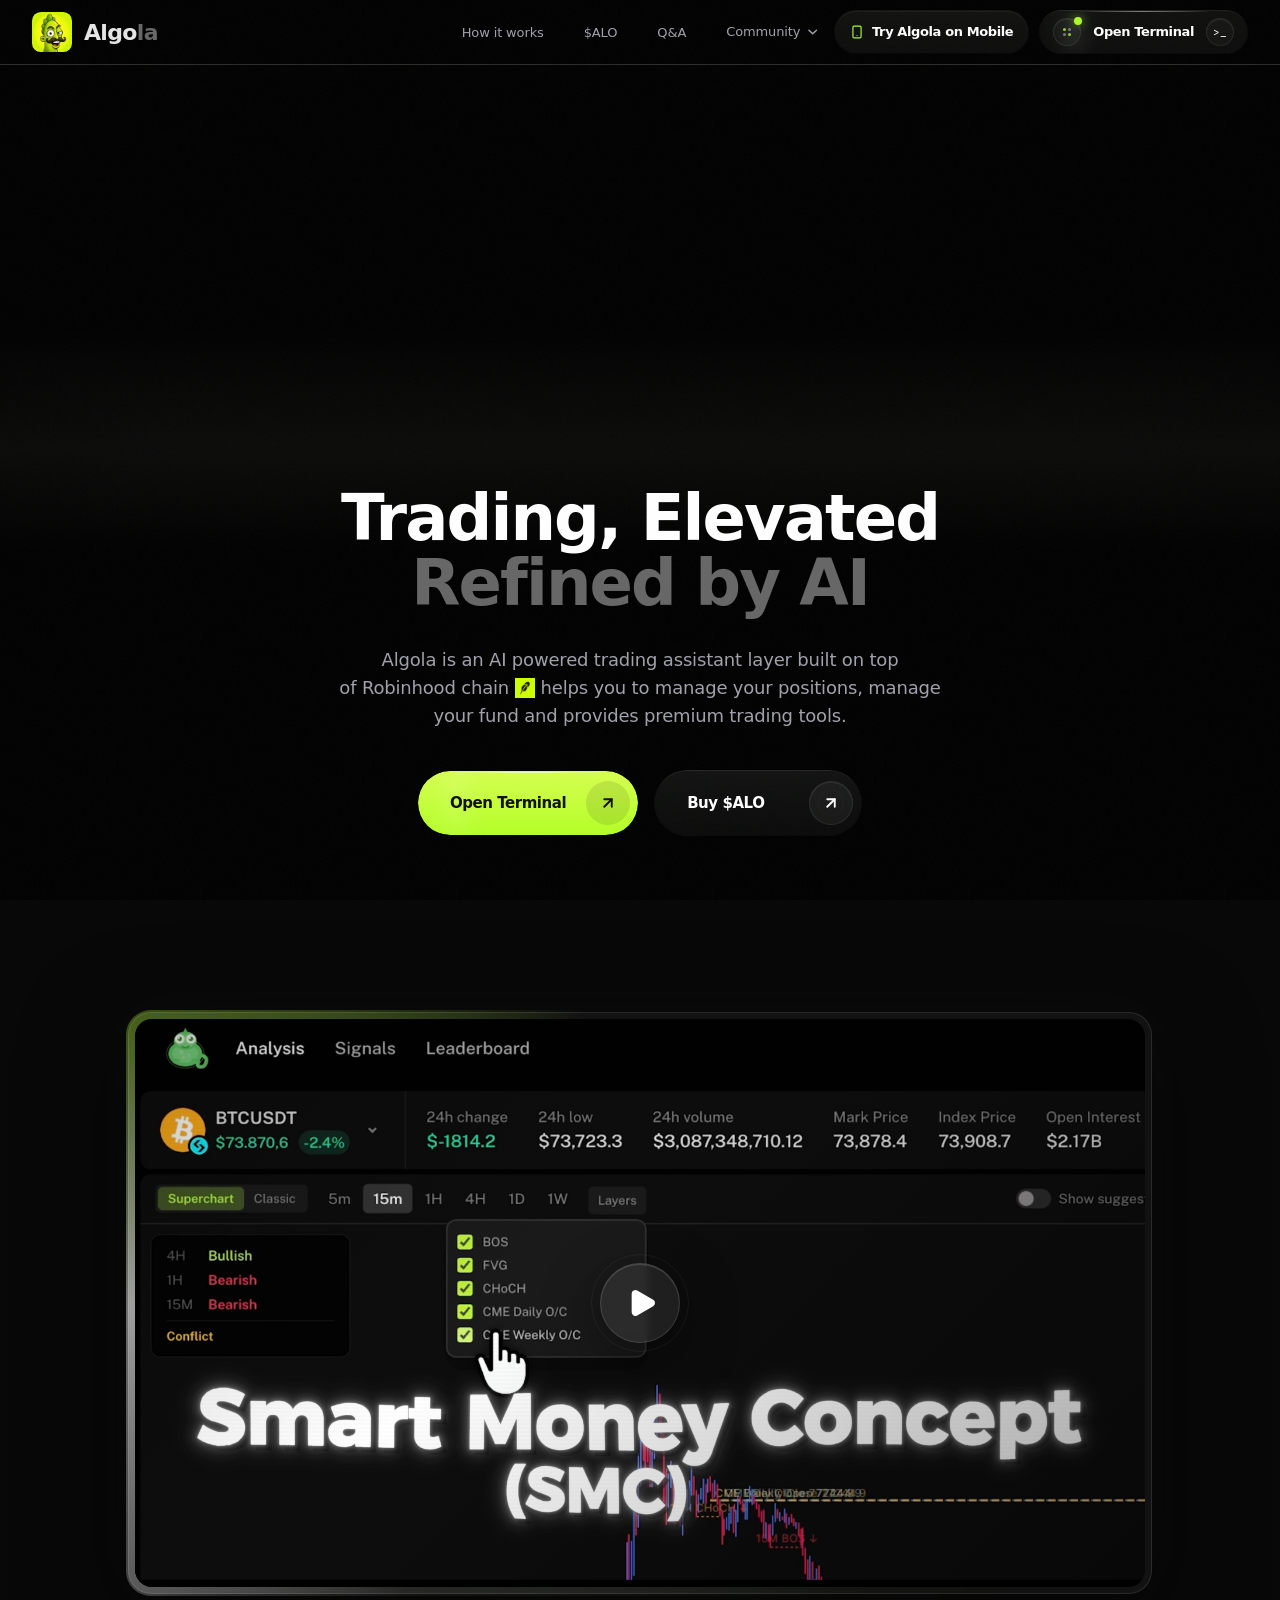
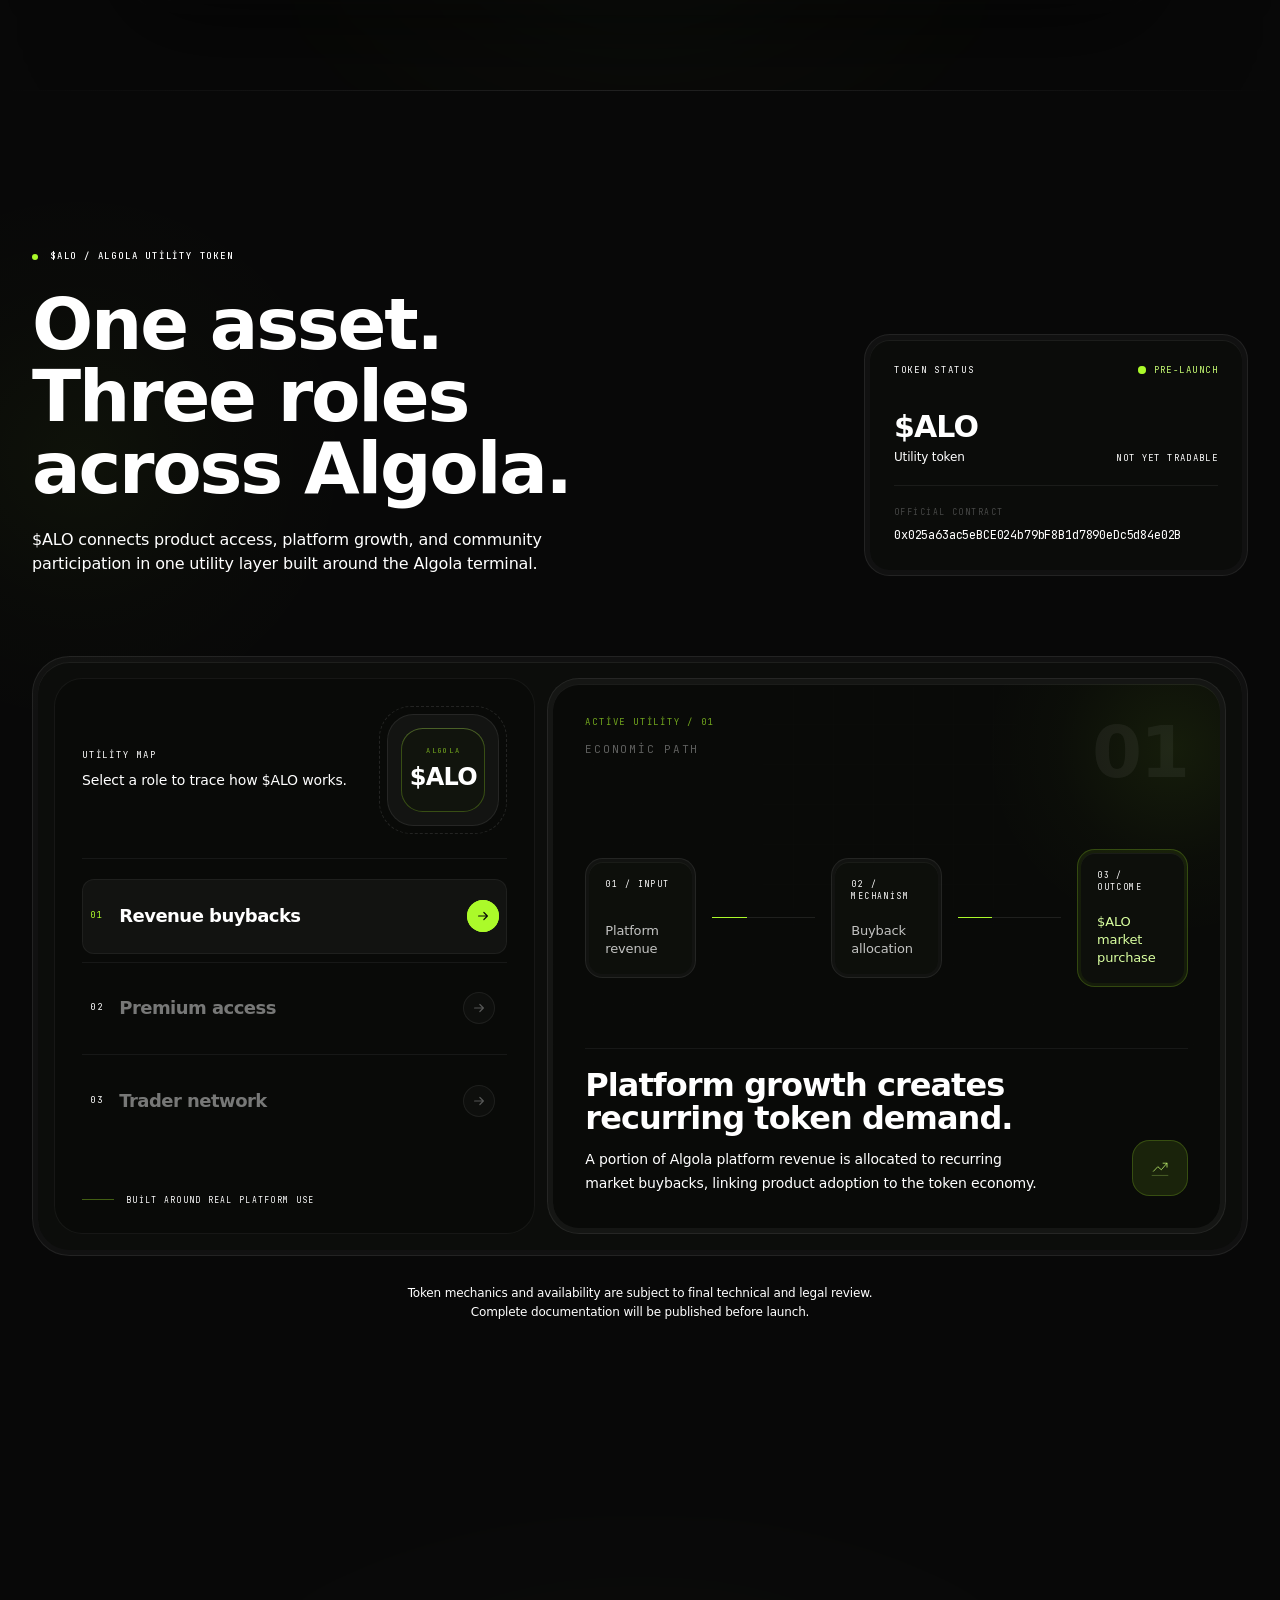
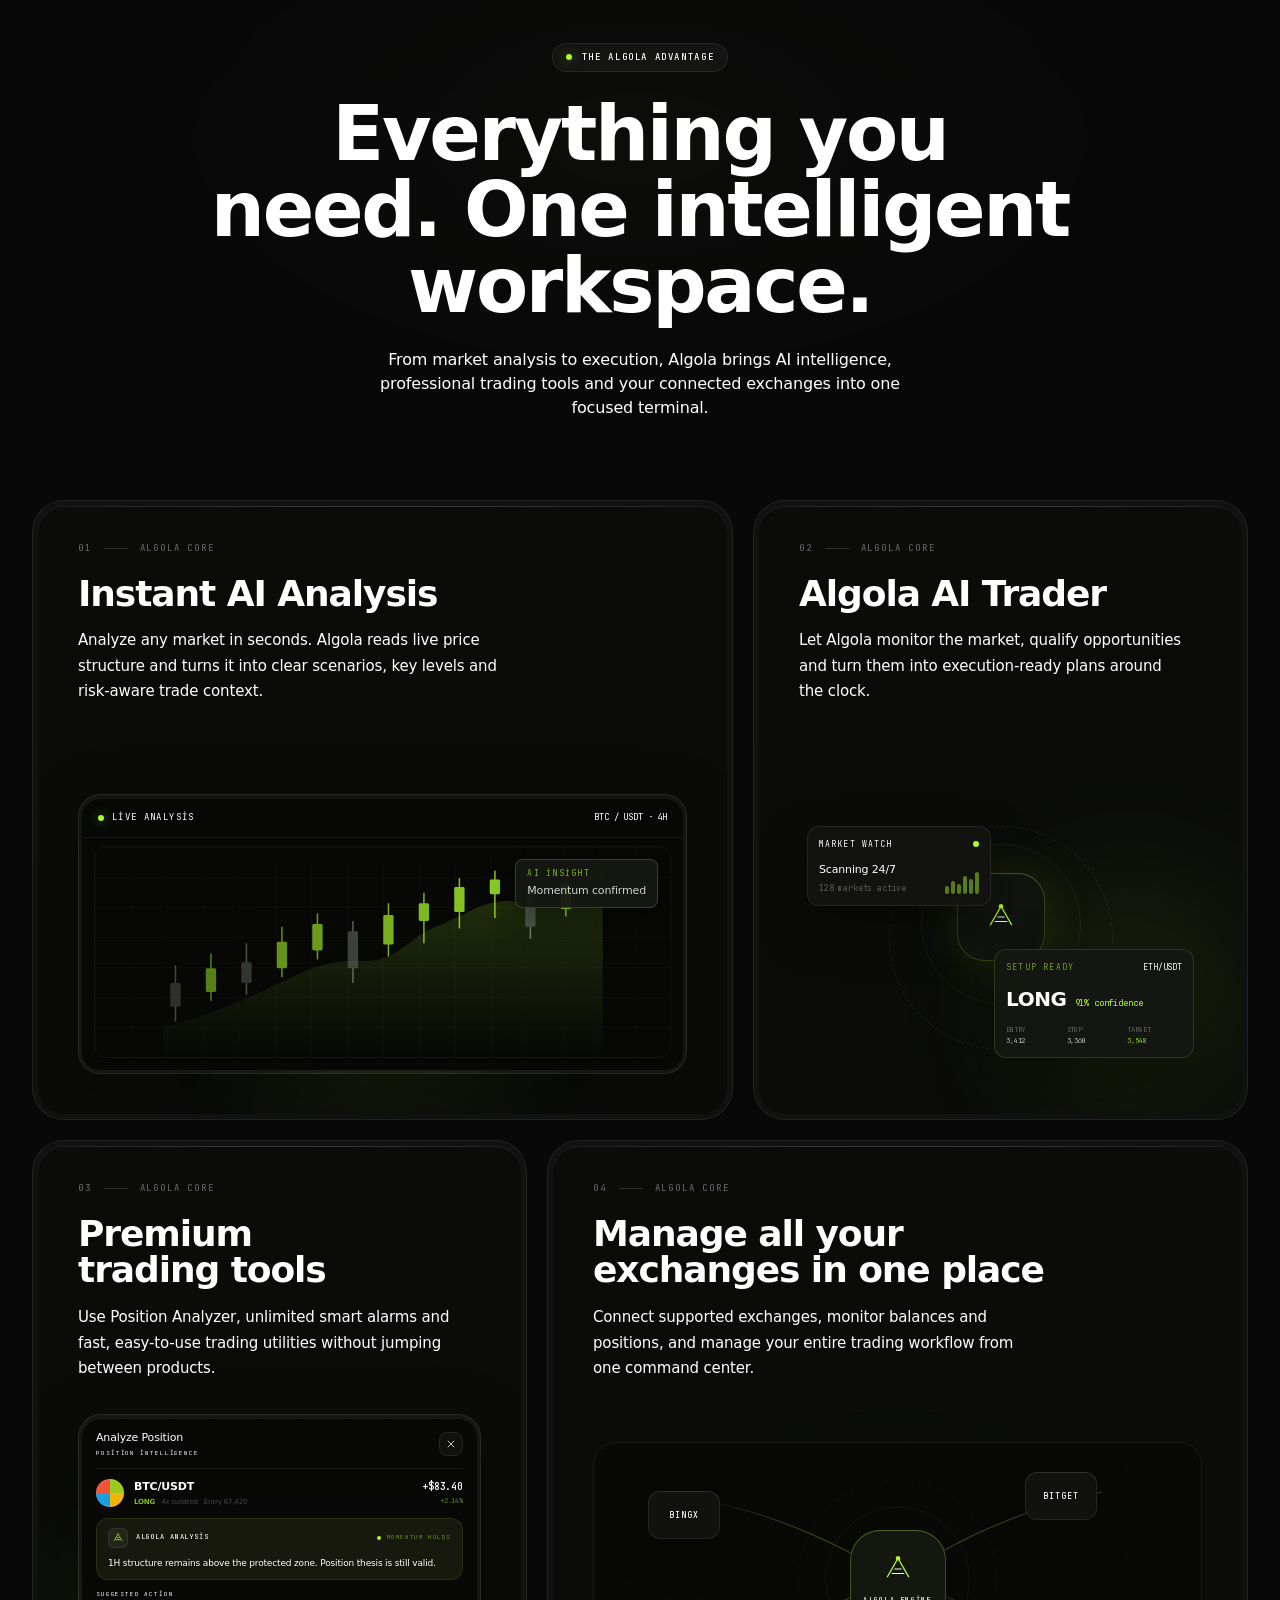
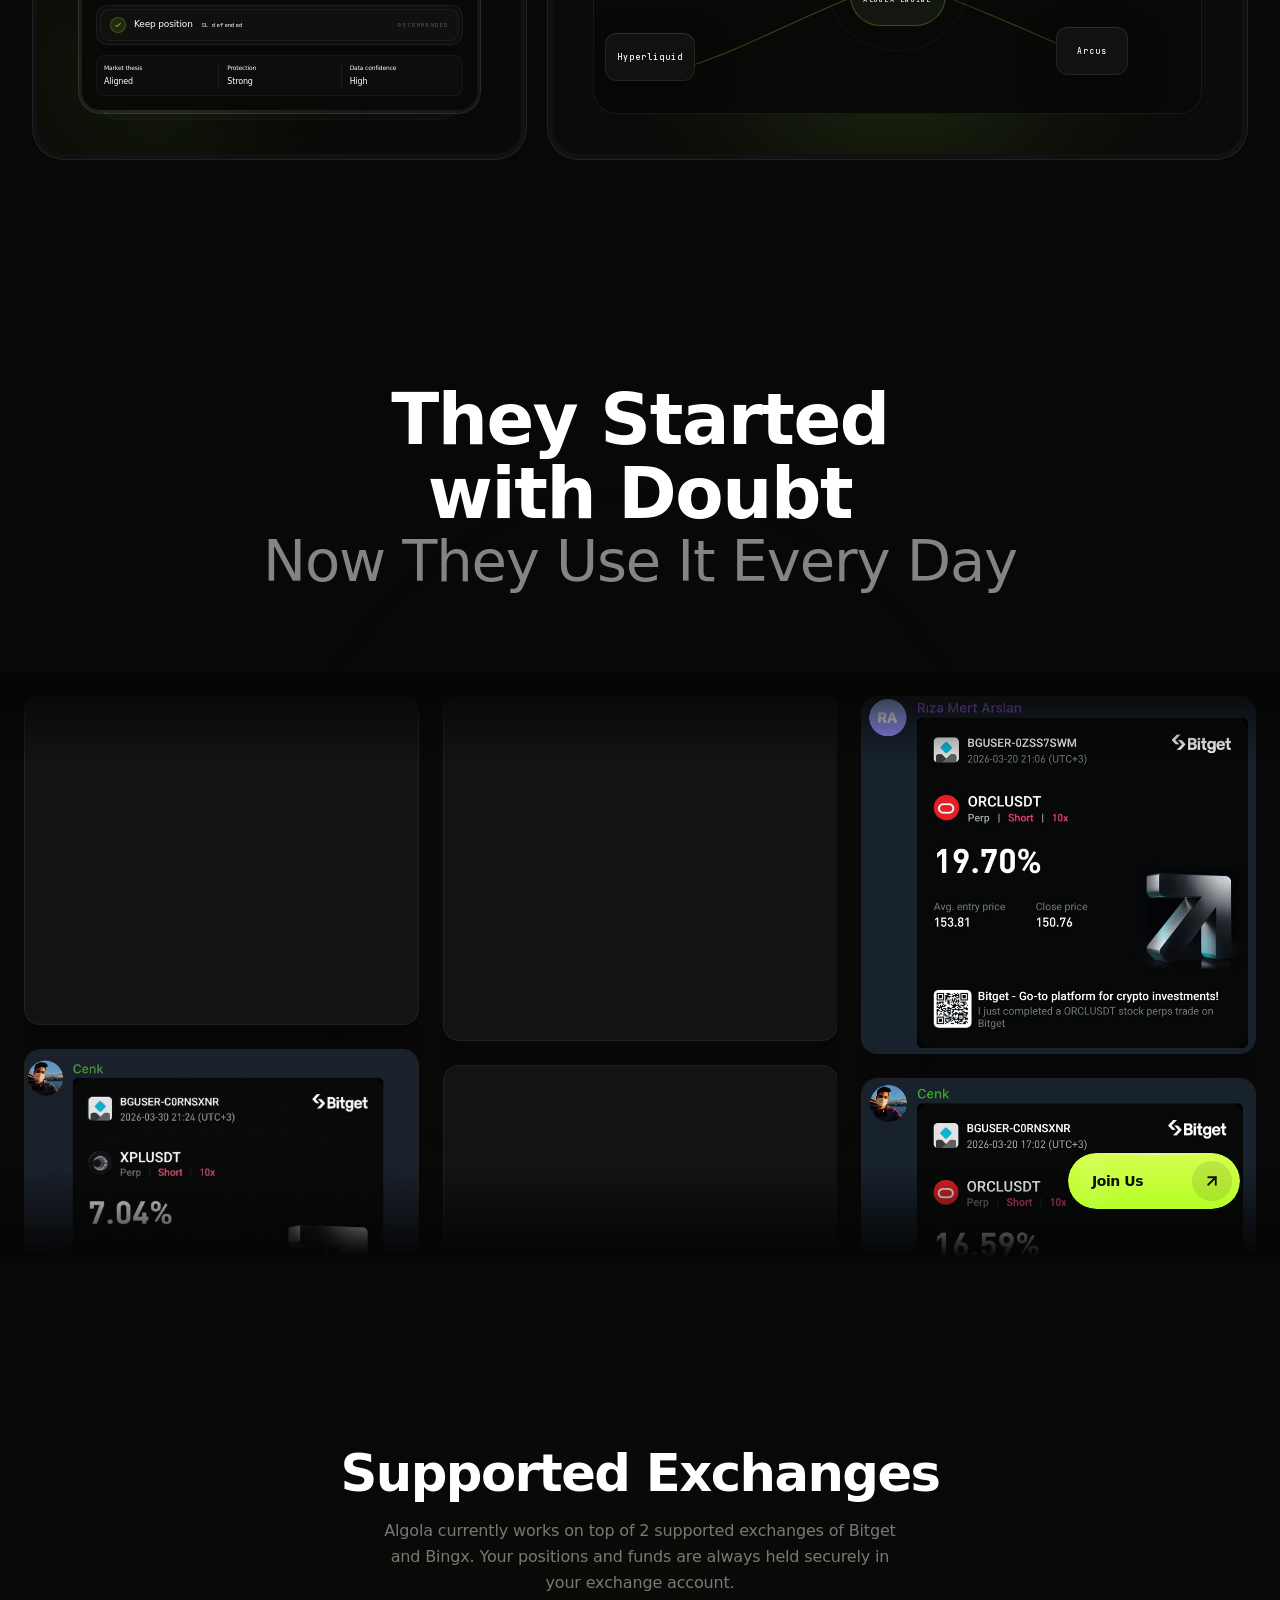
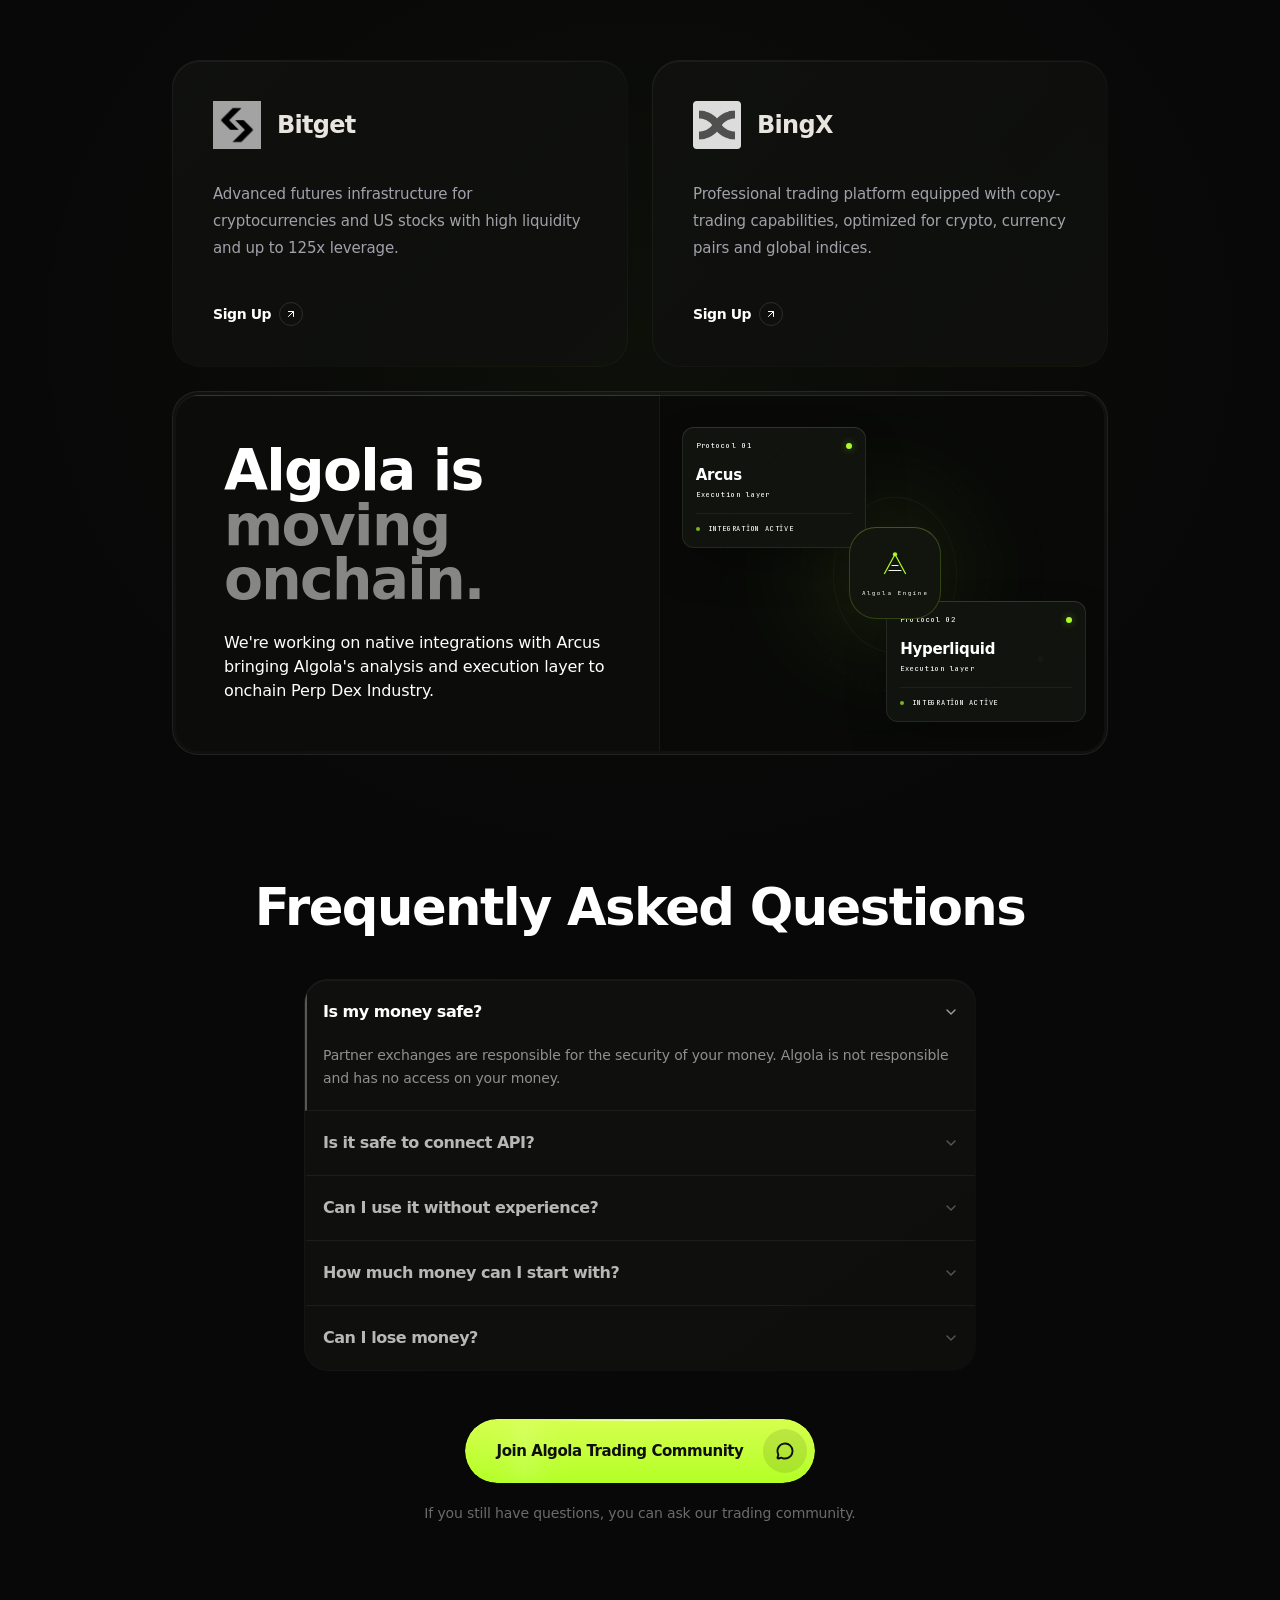
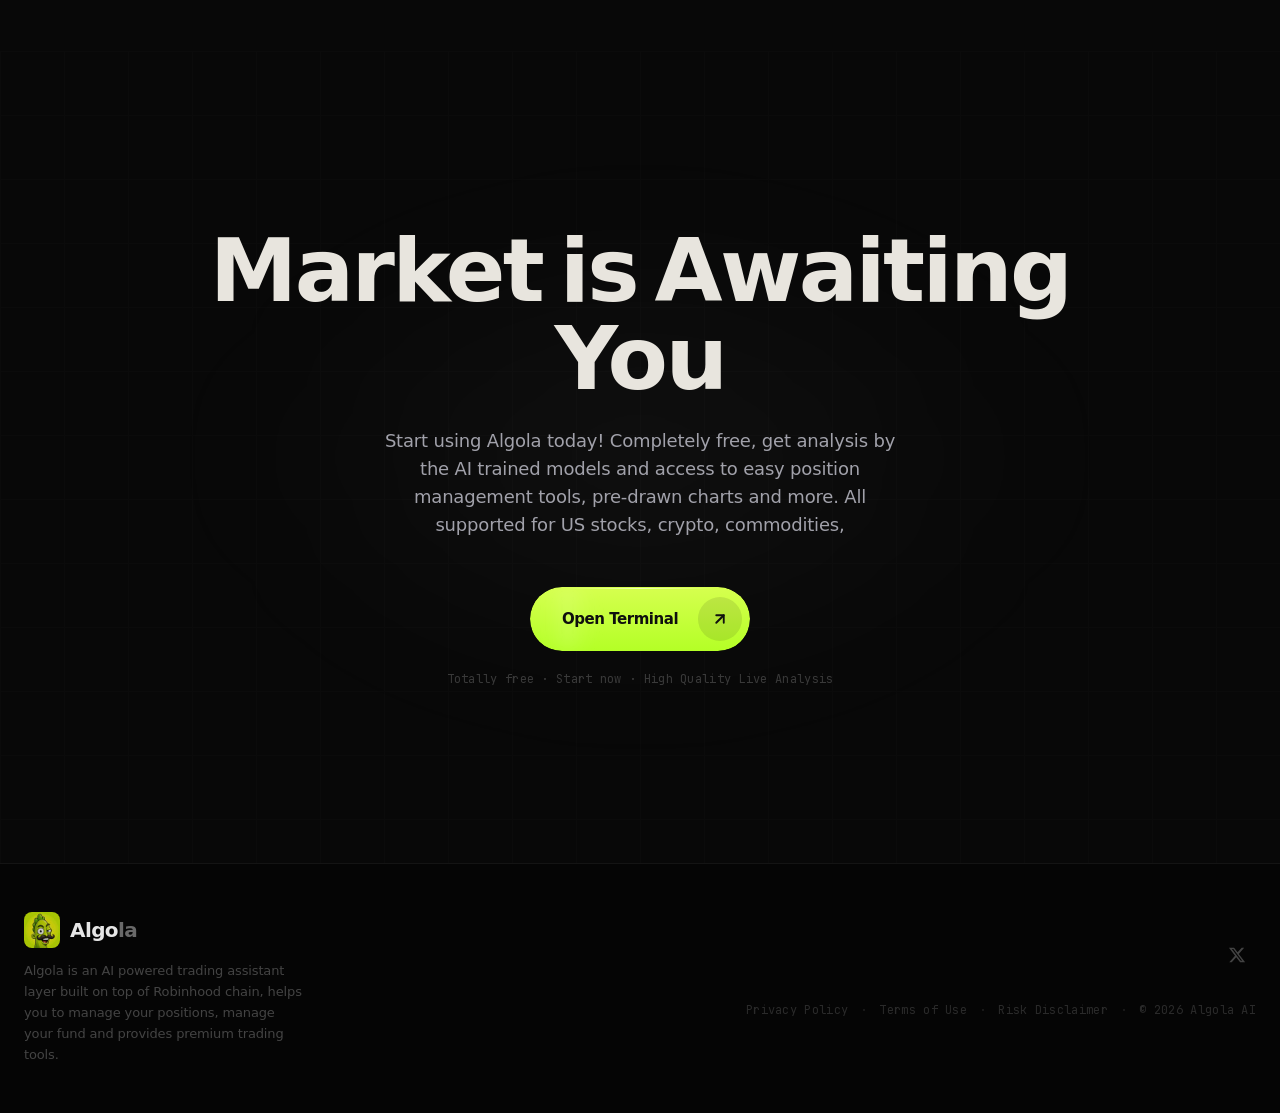
==== commit 6e3dbe1a: "update" ====
--- a/index.html
+++ b/index.html
@@ -1,4 +1,4 @@
-<!DOCTYPE html><!--6lA2__eDWwzO5fzXwwAk5--><html lang="tr" class="scroll-smooth __variable_245d8d __variable_3c557b"><head><meta charSet="utf-8"/><meta name="viewport" content="width=device-width, initial-scale=1, maximum-scale=5"/><link rel="preload" href="_next/static/media/27834908180db20f-s.p.woff2" as="font" crossorigin="" type="font/woff2"/><link rel="preload" href="_next/static/media/bb3ef058b751a6ad-s.p.woff2" as="font" crossorigin="" type="font/woff2"/><link rel="preload" as="image" imageSrcSet="/_next/image?url=%2Ftestimonials%2FSCR-20260407-qpqt.png&amp;w=640&amp;q=75 1x, /_next/image?url=%2Ftestimonials%2FSCR-20260407-qpqt.png&amp;w=1200&amp;q=75 2x"/><link rel="preload" as="image" imageSrcSet="/_next/image?url=%2Ftestimonials%2FSCR-20260407-qqao.png&amp;w=640&amp;q=75 1x, /_next/image?url=%2Ftestimonials%2FSCR-20260407-qqao.png&amp;w=1200&amp;q=75 2x"/><link rel="preload" as="image" imageSrcSet="/_next/image?url=%2Ftestimonials%2FSCR-20260407-qqkl.png&amp;w=640&amp;q=75 1x, /_next/image?url=%2Ftestimonials%2FSCR-20260407-qqkl.png&amp;w=1200&amp;q=75 2x"/><link rel="preload" as="image" imageSrcSet="/_next/image?url=%2Ftestimonials%2FSCR-20260407-qqmi.png&amp;w=640&amp;q=75 1x, /_next/image?url=%2Ftestimonials%2FSCR-20260407-qqmi.png&amp;w=1200&amp;q=75 2x"/><link rel="preload" as="image" imageSrcSet="/_next/image?url=%2Ftestimonials%2FSCR-20260407-qqvy.png&amp;w=640&amp;q=75 1x, /_next/image?url=%2Ftestimonials%2FSCR-20260407-qqvy.png&amp;w=1200&amp;q=75 2x"/><link rel="preload" as="image" imageSrcSet="/_next/image?url=%2Ftestimonials%2FSCR-20260407-qqza.png&amp;w=640&amp;q=75 1x, /_next/image?url=%2Ftestimonials%2FSCR-20260407-qqza.png&amp;w=1200&amp;q=75 2x"/><link rel="preload" as="image" href="partner&#32;logos/bitget-logo.png"/><link rel="preload" as="image" href="partner&#32;logos/Bingx.png"/><link rel="stylesheet" href="_next/static/css/df2dfa582e265a90.css" data-precedence="next"/><link rel="stylesheet" href="_next/static/css/55814e93c659f382.css" data-precedence="next"/><link rel="preload" as="script" fetchPriority="low" href="_next/static/chunks/webpack-e03ec0ccdfffb16a.js"/><script src="_next/static/chunks/4bd1b696-c023c6e3521b1417.js" async=""></script><script src="_next/static/chunks/255-38b49df12a94ee57.js" async=""></script><script src="_next/static/chunks/main-app-e38890cadc2b084e.js" async=""></script><script src="_next/static/chunks/619-ba102abea3e3d0e4.js" async=""></script><script src="_next/static/chunks/979-83c3c7195e20f592.js" async=""></script><script src="_next/static/chunks/454-c51a7942f8a6b985.js" async=""></script><script src="_next/static/chunks/app/layout-6d9f47da2a18ba4c.js" async=""></script><script src="_next/static/chunks/app/global-error-e0ea98e51de50130.js" async=""></script><script src="_next/static/chunks/app/error-5fb4e2d2da549808.js" async=""></script><script src="_next/static/chunks/160-8188d80d968c9554.js" async=""></script><script src="_next/static/chunks/909-29a533877ca43697.js" async=""></script><script src="_next/static/chunks/633-9388a4f80180f4a2.js" async=""></script><script src="_next/static/chunks/609-8d5af6236bd5d843.js" async=""></script><script src="_next/static/chunks/app/page-708ab24f69912b6c.js" async=""></script><link rel="preload" href="https://www.googletagmanager.com/gtag/js?id=G-F45NKZ3M3R" as="script"/><meta name="referrer" content="origin-when-cross-origin"/><link rel="sitemap" type="application/xml" href="https://algola.ai/sitemap.xml"/><meta name="next-size-adjust" content=""/><meta name="theme-color" media="(prefers-color-scheme: dark)" content="#0F100E"/><meta name="theme-color" media="(prefers-color-scheme: light)" content="#0F100E"/><title>Algola | Free Trading Agent with Artificial Intelligence Support</title><meta name="description" content="Algola is a free AI-powered price action trading agent for stocks, cryptocurrencies and commodities. 24/7 multiple time frame analysis, automatic TP/SL, 72% success rate."/><link rel="author" href="https://algola.ai"/><meta name="author" content="Algola"/><meta name="keywords" content="AI trading,AI trading,crypto bot,crypto trading bot,free crypto bot,automated trading,market analysis,AI market analysis,price action,price movement,trading signals,free trading signals,AI trading agent,AI trading bot,best artificial intelligence trading tool,crypto signals,AI stock analysis,commodity trading,best AI trading bot,artificial intelligence trading assistant,The best trading tool in Turkey,free AI trading,Algola"/><meta name="creator" content="Algola"/><meta name="publisher" content="Algola"/><meta name="robots" content="index, follow"/><meta name="googlebot" content="index, follow, max-video-preview:-1, max-image-preview:large, max-snippet:-1"/><meta name="category" content="Finance"/><link rel="canonical" href="https://algola.ai"/><link rel="alternate" hrefLang="tr-TR" href="https://algola.ai"/><link rel="alternate" hrefLang="x-default" href="https://algola.ai"/><meta property="og:title" content="Algola | Free Trading Agent with Artificial Intelligence Support"/><meta property="og:description" content="Free AI trading agent. Real-time price action analysis for stocks, crypto and commodities. 24/7 multiple time zone scanning, automatic TP/SL, 72% success rate."/><meta property="og:url" content="https://algola.ai"/><meta property="og:site_name" content="Algola"/><meta property="og:locale" content="en_US"/><meta property="og:image" content="https://algola.ai/blog-banner.jpg"/><meta property="og:image:width" content="1424"/><meta property="og:image:height" content="752"/><meta property="og:image:alt" content="Algola artificial intelligence powered price action trading agent"/><meta property="og:type" content="website"/><meta name="twitter:card" content="summary_large_image"/><meta name="twitter:title" content="Algola | Free Trading Agent with Artificial Intelligence Support"/><meta name="twitter:description" content="Free AI trading agent. 24/7 price action analysis for stocks, crypto and commodities, automatic TP/SL, 72% success rate."/><meta name="twitter:image" content="https://algola.ai/blog-banner.jpg"/><link rel="icon" href="algola-char.png"/><link rel="apple-touch-icon" href="algola-char.png"/><script src="_next/static/chunks/polyfills-42372ed130431b0a.js" noModule=""></script></head><body class="font-body antialiased selection:bg-white/20 selection:text-white"><div hidden=""><!--$--><!--/$--></div><script>(self.__next_s=self.__next_s||[]).push([0,{"type":"application/ld+json","children":"{\"@context\":\"https://schema.org\",\"@graph\":[{\"@type\":\"Organization\",\"name\":\"Algola\",\"url\":\"https://algola.ai\",\"logo\":\"https://algola.ai/algola-char.png\",\"description\":\"Algola is a free price action trading agent that offers real-time market analysis with individually trained artificial intelligence models for stocks, cryptocurrencies and commodities. | Algola is a free AI-powered price action trading agent providing real-time market analysis for stocks, crypto, and commodities.\",\"sameAs\":[\"https://t.me/algolabot\",\"\",\"https://www.youtube.com/@Paralog1\",\"https://x.com/paralog1\",\"https://www.instagram.com/paralog_trade/\",\"https://www.tiktok.com/@paralog_1\"],\"foundingDate\":\"2024\",\"contactPoint\":{\"@type\":\"ContactPoint\",\"contactType\":\"customer support\",\"url\":\"https://t.me/Paralogg\",\"availableLanguage\":[\"Turkish\",\"English\"]}},{\"@type\":\"SoftwareApplication\",\"name\":\"Algola\",\"applicationCategory\":\"FinanceApplication\",\"operatingSystem\":\"Web, Telegram\",\"description\":\"Algola is a free AI-powered trading agent that reads price action in real time across multiple time frames. It offers 24/7 automatic market analysis and TP/SL levels with individually trained AI models for US stocks, cryptocurrencies and commodities. | Algola is a free AI-powered trading agent that reads price action in real time across multiple timeframes for US stocks, crypto, and commodities.\",\"url\":\"https://algola.ai\",\"offers\":{\"@type\":\"Offer\",\"price\":\"0\",\"priceCurrency\":\"USD\",\"description\":\"Completely free. Algola is funded through revenue-sharing agreements with partner exchanges (Bitget, BingX). No subscription, no hidden fees. | It's completely free. Algola is funded through a revenue sharing model with partner exchanges. No subscriptions, no hidden fees.\"},\"aggregateRating\":{\"@type\":\"AggregateRating\",\"ratingValue\":\"4.7\",\"ratingCount\":\"500\",\"bestRating\":\"5\"},\"featureList\":[\"AI-powered price action analysis\",\"Multi-timeframe scanning (5 timeframes simultaneously)\",\"Separate AI models for stocks, crypto, and commodities\",\"Automatic Take-Profit and Stop-Loss levels\",\"24/7 real-time market monitoring\",\"Telegram-based delivery — accessible from any device\",\"Zero cost — no subscription or per-signal fees\",\"72% documented success rate\",\"Partner exchange integration (Bitget, BingX)\",\"Multiple timezone scanning (5 timezones simultaneously)\",\"Separately trained AI models for stocks, crypto and commodities\",\"24/7 real-time market monitoring\",\"Access via Telegram — available from any device\",\"Completely free — no subscriptions or per-signal fees\",\"72% documented success rate\"],\"keywords\":\"AI trading, price action, trading bot, AI trading agent, crypto trading, stock trading, commodity trading, automated trading, free trading tool, trading signals, artificial intelligence trading, crypto bot, stock market analysis, price action, automatic trading, free trading signals, artificial intelligence trading tool, crypto trading bot, stock market analysis tool, what is AI trading, free crypto bot, stock analysis artificial intelligence, commodity trading, forex bot free, market scanning tool, AI assistant for trader, 24 hour trading bot\"},{\"@type\":\"FAQPage\",\"inLanguage\":\"en\",\"mainEntity\":[{\"@type\":\"Question\",\"name\":\"What is Algola?\",\"acceptedAnswer\":{\"@type\":\"Answer\",\"text\":\"Algola is a free price action trading agent powered by artificial intelligence. It offers 24/7 real-time market analysis with individually trained AI models for US stocks, cryptocurrencies and commodities. Automatically determines Take-Profit and Stop-Loss levels.\"}},{\"@type\":\"Question\",\"name\":\"Is Algola free?\",\"acceptedAnswer\":{\"@type\":\"Answer\",\"text\":\"Yes, Algola is completely free. There are no subscription fees, per-signal fees or hidden costs. Algola is funded through revenue sharing agreements with partner exchanges such as Bitget and BingX.\"}},{\"@type\":\"Question\",\"name\":\"What is Algola's success rate?\",\"acceptedAnswer\":{\"@type\":\"Answer\",\"text\":\"As of February 7, Algola's documented success rate is 72%. The success rate is transparently published on the Telegram statistics channel every week.\"}},{\"@type\":\"Question\",\"name\":\"How does Algola work?\",\"acceptedAnswer\":{\"@type\":\"Answer\",\"text\":\"Algola scans 5 different time frames simultaneously using artificial intelligence-supported price action analysis. It detects trading opportunities, sets automatic TP/SL levels and transmits signals via Telegram 24/7 — without emotional bias.\"}},{\"@type\":\"Question\",\"name\":\"Which is the best AI trading tool?\",\"acceptedAnswer\":{\"@type\":\"Answer\",\"text\":\"Algola is one of the artificial intelligence-supported trading tools that stands out with its pure price action approach (does not use lagging indicators), multiple time frame analysis, 24/7 operation and completely free access. It is especially ideal for traders who prefer price action methodology instead of indicator-based approaches.\"}},{\"@type\":\"Question\",\"name\":\"Which markets does Algola work in?\",\"acceptedAnswer\":{\"@type\":\"Answer\",\"text\":\"Algola works with individually trained AI models on three major markets: American stocks, cryptocurrencies, and commodities (gold, oil, etc.).\"}},{\"@type\":\"Question\",\"name\":\"Does Algola promise sure profits?\",\"acceptedAnswer\":{\"@type\":\"Answer\",\"text\":\"No. There is no certainty in financial markets. Algola offers professional-level analysis and signals, but the final trading decision is always yours. Always practice proper risk management.\"}},{\"@type\":\"Question\",\"name\":\"How can I get started with Algola?\",\"acceptedAnswer\":{\"@type\":\"Answer\",\"text\":\"Register on the partner exchange (Bitget or BingX) with the Algola referral link, then connect your UID number via the Algola Telegram bot (@algolabot). Start receiving artificial intelligence-supported trading signals now.\"}},{\"@type\":\"Question\",\"name\":\"Is it possible to trade with artificial intelligence?\",\"acceptedAnswer\":{\"@type\":\"Answer\",\"text\":\"Yes. AI can analyze the market in an unemotional and disciplined manner. AI trading agents like Algola scan multiple time frames simultaneously, spotting opportunities that human traders might miss. It works 24/7, no FOMO or panic.\"}},{\"@type\":\"Question\",\"name\":\"Are there any free crypto trading bots?\",\"acceptedAnswer\":{\"@type\":\"Answer\",\"text\":\"Yes. Algola is a completely free crypto trading bot. It does not charge a monthly subscription or per signal fee. Thanks to the revenue sharing model with partner exchanges (Bitget, BingX), users do not pay any fees.\"}},{\"@type\":\"Question\",\"name\":\"Can artificial intelligence be used for stock market analysis?\",\"acceptedAnswer\":{\"@type\":\"Answer\",\"text\":\"Yes. Algola analyzes the stock market with a specially trained artificial intelligence model for American stocks. It reads price movements in real time using price action methodology and generates signals with automatic TP/SL levels.\"}},{\"@type\":\"Question\",\"name\":\"Do I have to connect API?\",\"acceptedAnswer\":{\"@type\":\"Answer\",\"text\":\"API connection is required to be notified of signals. API connection only includes transaction authorization — withdrawal authorization is never requested. Your money always stays safe in the exchange.\"}},{\"@type\":\"Question\",\"name\":\"Is there a minimum balance limit?\",\"acceptedAnswer\":{\"@type\":\"Answer\",\"text\":\"No, there is no lower limit to use Algola. You can start with either $10 or $10,000.\"}},{\"@type\":\"Question\",\"name\":\"Does Algola only work on computers?\",\"acceptedAnswer\":{\"@type\":\"Answer\",\"text\":\"No. Algola works via Telegram, so you can access it from anywhere, 24/7, from your phone, tablet or computer.\"}},{\"@type\":\"Question\",\"name\":\"Which is the best AI trading tool in Turkey?\",\"acceptedAnswer\":{\"@type\":\"Answer\",\"text\":\"Algola stands out as one of the best AI trading tools in Turkey. It is completely free, works via Telegram, offers full access from Turkey, and tracks markets 24/7 with a documented 72% success rate.\"}},{\"@type\":\"Question\",\"name\":\"How is Algola different from other bots?\",\"acceptedAnswer\":{\"@type\":\"Answer\",\"text\":\"Difference of Algola from other bots: (1) It uses pure price action methodology, there is no lagging indicator. (2) There are 3 separate AI models for stocks, crypto and commodities. (3) 72% success rate is transparently published every week. (4) Completely free — competitors like 3Commas charge $29-99 per month. (5) Scans 5 time zones simultaneously.\"}},{\"@type\":\"Question\",\"name\":\"Which is the best free AI trading bot?\",\"acceptedAnswer\":{\"@type\":\"Answer\",\"text\":\"Among free AI trading bots, Algola stands out with its documented 72% success rate, multi-asset class support (equity + crypto + commodity) and pure price action methodology. Unlike 3Commas and Pionex, Algola is completely free and transparently publishes its success rate every week.\"}}]},{\"@type\":\"WebSite\",\"name\":\"Algola\",\"url\":\"https://algola.ai\",\"description\":\"Algola — AI-powered price action trading agent for stocks, crypto, and commodities. Free 24/7 market analysis. | Algola — Free AI-powered price action trading agent for stocks, crypto and commodities.\",\"inLanguage\":\"en\",\"potentialAction\":{\"@type\":\"SearchAction\",\"target\":\"https://algola.ai/blog?q={search_term_string}\",\"query-input\":\"required name=search_term_string\"}}]}","id":"structured-data"}])</script><div class="noise-overlay" aria-hidden="true"></div><main class="home-page min-h-screen overflow-x-hidden relative"><nav aria-label="Ana navigasyon" class="fixed top-0 left-0 right-0 z-50 w-full bg-[#000]/90 border-b border-[#2A2C29] backdrop-blur-lg" style="opacity:0;transform:translateY(-100px)"><div class="relative px-4 md:px-8 h-16 flex items-center justify-between"><a class="flex items-center gap-3 w-auto" aria-label="Algola Ana Sayfa" href="index.html"><img alt="" aria-hidden="true" loading="lazy" width="40" height="40" decoding="async" data-nimg="1" class="block shrink-0 rounded-[22%] object-cover " style="color:transparent" srcSet="_next/image@url=%252Falgola-char.png%253Fv=20260724&amp;w=48&amp;q=75amp;q_next/image@url=%252Falgola-char.png%253Fv=20260724&amp;w=96&amp;q=75mp;w=96&amp;q=75 2x" src="_next/image@url=%252Falgola-char.png%253Fv=20260724&amp;w=96&amp;q=75"/><span class="text-[22px] font-display font-bold tracking-tighter"><span class="text-white/90">Algo</span><span class="text-white/40">la</span></span></a><div class="hidden lg:flex items-center justify-center space-x-10 absolute left-1/2 top-1/2 -translate-x-1/2 -translate-y-1/2"><div><a href="index.html#how-it-works" class="text-[13px] font-body font-medium tracking-wide text-[#A1A1AA] hover:text-[#FFFFFF] transition-colors">How it works</a></div><div><a href="index.html#token" class="text-[13px] font-body font-medium tracking-wide text-[#A1A1AA] hover:text-[#FFFFFF] transition-colors">$ALO</a></div><div><a href="index.html#sss" class="text-[13px] font-body font-medium tracking-wide text-[#A1A1AA] hover:text-[#FFFFFF] transition-colors">Q&amp;A</a></div><div class="relative"><button type="button" aria-haspopup="menu" aria-expanded="false" class="flex items-center gap-1.5 text-[13px] font-body font-medium tracking-wide text-[#A1A1AA] transition-colors hover:text-white focus:outline-none focus-visible:text-white">Community<svg viewBox="0 0 12 12" aria-hidden="true" class="h-3 w-3 fill-none stroke-current transition-transform duration-200 "><path d="m2.25 4.25 3.75 3.5 3.75-3.5" stroke-width="1.5" stroke-linecap="round" stroke-linejoin="round"></path></svg></button></div></div><div class="hidden lg:flex items-center justify-end gap-2.5"><div class="relative overflow-hidden rounded-full" tabindex="0"><div class="absolute inset-0 rounded-full pointer-events-none" aria-hidden="true" style="background:linear-gradient(180deg, rgba(255,255,255,0.1) 0%, rgba(255,255,255,0.04) 32%, rgba(255,255,255,0.025) 100%);box-shadow:0 0 0 1px rgba(255,255,255,0.08), 0 12px 32px rgba(0,0,0,0.34), 0 0 18px rgba(171,250,42,0.05)"></div><div class="absolute inset-[1px] rounded-full pointer-events-none" aria-hidden="true" style="background:linear-gradient(180deg, rgba(17,18,16,0.96) 0%, rgba(12,13,12,0.98) 100%);box-shadow:inset 0 1px 0 rgba(255,255,255,0.06)"></div><div class="absolute inset-x-[18%] top-[1px] h-[1px] rounded-full pointer-events-none" aria-hidden="true" style="background:linear-gradient(90deg, transparent 0%, rgba(255,255,255,0.14) 18%, rgba(255,255,255,0.28) 50%, rgba(255,255,255,0.14) 82%, transparent 100%)"></div><div class="absolute top-[1px] bottom-[1px] w-[32%] pointer-events-none rounded-full opacity-60" aria-hidden="true" style="background:linear-gradient(90deg, transparent 0%, rgba(255,255,255,0.02) 30%, rgba(255,255,255,0.1) 50%, rgba(255,255,255,0.02) 70%, transparent 100%);filter:blur(8px)"></div></div><div class="inline-block" tabindex="0"><button type="button" class="relative group overflow-hidden rounded-full focus:outline-none focus-visible:ring-2 focus-visible:ring-[#ABFA2A]/35 focus-visible:ring-offset-2 focus-visible:ring-offset-[#000] inline-flex"><div class="absolute inset-0 rounded-full pointer-events-none" aria-hidden="true" style="background:linear-gradient(180deg, rgba(255,255,255,0.08) 0%, rgba(255,255,255,0.03) 32%, rgba(255,255,255,0.02) 100%);box-shadow:0 0 0 1px rgba(255,255,255,0.08), 0 8px 22px rgba(0,0,0,0.28)"></div><div class="absolute inset-[1px] rounded-full pointer-events-none" aria-hidden="true" style="background:linear-gradient(180deg, rgba(17,18,16,0.96) 0%, rgba(12,13,12,0.98) 100%);box-shadow:inset 0 1px 0 rgba(255,255,255,0.05)"></div><div class="relative flex items-center justify-center gap-2 rounded-full min-h-[44px] px-4"><svg xmlns="http://www.w3.org/2000/svg" width="24" height="24" viewBox="0 0 24 24" fill="none" stroke="currentColor" stroke-width="2" stroke-linecap="round" stroke-linejoin="round" class="lucide lucide-smartphone h-3.5 w-3.5 text-[#ABFA2A]" aria-hidden="true"><rect width="14" height="20" x="5" y="2" rx="2" ry="2"></rect><path d="M12 18h.01"></path></svg><span class="text-[13px] font-display font-semibold tracking-tight text-white/94">Try Algola on Mobile</span></div></button></div><div class="inline-block" tabindex="0"><a href="https://terminal.algola.ai/app" target="_blank" rel="noopener noreferrer" class="relative group overflow-hidden rounded-full focus:outline-none focus-visible:ring-2 focus-visible:ring-[#ABFA2A]/35 focus-visible:ring-offset-2 focus-visible:ring-offset-[#000] inline-flex"><div class="absolute inset-0 rounded-full pointer-events-none" aria-hidden="true" style="background:linear-gradient(180deg, rgba(255,255,255,0.12) 0%, rgba(255,255,255,0.04) 28%, rgba(255,255,255,0.03) 100%);box-shadow:0 0 0 1px rgba(255,255,255,0.1), 0 12px 34px rgba(0,0,0,0.38), 0 0 22px rgba(171,250,42,0.08)"></div><div class="absolute inset-[1px] rounded-full pointer-events-none" aria-hidden="true" style="background:linear-gradient(180deg, rgba(15,16,14,0.96) 0%, rgba(12,13,12,0.98) 100%)"></div><div class="absolute inset-x-[18%] top-[1px] h-[1px] rounded-full pointer-events-none" style="background:linear-gradient(90deg, transparent 0%, rgba(255,255,255,0.2) 18%, rgba(255,255,255,0.45) 50%, rgba(255,255,255,0.2) 82%, transparent 100%)" aria-hidden="true"></div><div class="absolute top-[1px] bottom-[1px] w-[34%] pointer-events-none rounded-full opacity-70" aria-hidden="true" style="background:linear-gradient(90deg, transparent 0%, rgba(255,255,255,0.03) 32%, rgba(255,255,255,0.14) 50%, rgba(255,255,255,0.03) 68%, transparent 100%);filter:blur(8px)"></div><div class="relative flex items-center justify-center rounded-full min-h-[44px] px-3 pl-3.5 pr-3.5"><div class="flex items-center gap-3"><div class="relative flex h-7 w-7 items-center justify-center rounded-full border border-white/[0.08] bg-white/[0.03] shadow-[inset_0_1px_0_rgba(255,255,255,0.06)]"><div class="grid grid-cols-2 gap-[2px]" aria-hidden="true"><span class="block h-[3px] w-[3px] rounded-full bg-[#ABFA2A]/80"></span><span class="block h-[3px] w-[3px] rounded-full bg-white/40"></span><span class="block h-[3px] w-[3px] rounded-full bg-white/40"></span><span class="block h-[3px] w-[3px] rounded-full bg-[#ABFA2A]/80"></span></div><span class="absolute -right-[2px] -top-[2px] block h-2 w-2 rounded-full bg-[#ABFA2A]" aria-hidden="true" style="box-shadow:0 0 10px rgba(171,250,42,0.55)"></span></div><span class="text-[13px] font-display font-semibold tracking-tight text-white">Open Terminal</span><div class="relative flex h-7 w-7 items-center justify-center rounded-full border border-white/[0.08] bg-white/[0.03] shadow-[inset_0_1px_0_rgba(255,255,255,0.06)]" aria-hidden="true"><span class="font-mono text-[11px] text-white/72">&gt;_</span></div></div></div></a></div></div><button class="lg:hidden p-3 -mr-1 text-[#A1A1AA] hover:text-white transition-colors" aria-label="open menu"><svg xmlns="http://www.w3.org/2000/svg" width="20" height="20" viewBox="0 0 24 24" fill="none" stroke="currentColor" stroke-width="2" stroke-linecap="round" stroke-linejoin="round" class="lucide lucide-menu" aria-hidden="true"><path d="M4 5h16"></path><path d="M4 12h16"></path><path d="M4 19h16"></path></svg></button></div></nav><section class="relative min-h-[100dvh] bg-[#000] overflow-hidden flex flex-col"><div class="absolute inset-0 z-0"><video src="videos/hero-terminal/hero-terminal2.mp4" autoPlay="" loop="" muted="" playsInline="" aria-hidden="true" class="w-full h-full object-cover" style="filter:brightness(0.7) saturate(0.55) contrast(1.15);transition:opacity 0.15s ease"></video><div class="absolute inset-0 pointer-events-none" style="background:linear-gradient(to bottom, transparent 15%, rgba(0, 0, 0, 0.4) 35%, rgba(15,16,14,0.75) 50%, rgba(0, 0, 0, 0.95) 62%, #000000 70%)"></div><div class="absolute inset-0 pointer-events-none" style="background:radial-gradient(ellipse at center, transparent 40%, rgba(0, 0, 0, 0.1) 70%, #000000 100%)"></div><div class="absolute inset-0 pointer-events-none z-10 opacity-[0.045]" style="background-image:url(&quot;data:image/svg+xml,%3Csvg viewBox=&#x27;0 0 512 512&#x27; xmlns=&#x27;http://www.w3.org/2000/svg&#x27;%3E%3Cfilter id=&#x27;n&#x27;%3E%3CfeTurbulence type=&#x27;fractalNoise&#x27; baseFrequency=&#x27;0.8&#x27; numOctaves=&#x27;4&#x27; stitchTiles=&#x27;stitch&#x27;/%3E%3C/filter%3E%3Crect width=&#x27;100%25&#x27; height=&#x27;100%25&#x27; filter=&#x27;url(https://www.algola.ai/%23n)&#x27;/%3E%3C/svg%3E&quot;);background-repeat:repeat;background-size:256px 256px" aria-hidden="true"></div><div class="absolute inset-0 pointer-events-none z-10 opacity-[0.03]" style="background-image:repeating-linear-gradient(0deg, transparent, transparent 2px, rgba(0,0,0,0.15) 2px, rgba(0,0,0,0.15) 4px)" aria-hidden="true"></div><div class="absolute top-0 left-0 right-0 h-24 pointer-events-none" style="background:linear-gradient(to bottom, rgba(15,16,14,0.4), transparent)"></div></div><div class="relative z-10 flex-1 flex flex-col justify-end w-full max-w-[1400px] mx-auto px-4 md:px-8 pb-8 md:pb-16"><div class="flex flex-col items-center text-center"><h1 class="font-display font-bold tracking-tighter leading-[0.95] max-w-3xl" style="font-size:clamp(2.4rem, 5vw, 5rem);opacity:0;filter:blur(6px);transform:translateY(24px)"><span class="block text-white">Trading, Elevated</span><span class="block text-white/40 mt-1">Refined by AI</span></h1><p class="text-base md:text-lg text-[#A1A1AA] font-body leading-relaxed max-w-[56ch] mt-8" style="opacity:0;filter:blur(6px);transform:translateY(24px)">Algola is an AI powered trading assistant layer built on top of<span class="inline whitespace-nowrap"> <!-- -->Robinhood chain<img alt="Robinhood logo" loading="lazy" width="20" height="20" decoding="async" data-nimg="1" class="ml-1.5 inline-block size-5 align-[-0.22em] object-contain" style="color:transparent" srcSet="_next/image@url=%252Frobinhood-logo.png&amp;w=32&amp;q=75amp;q_next/image@url=%252Frobinhood-logo.png&amp;w=48&amp;q=75mp;w=48&amp;q=75 2x" src="_next/image@url=%252Frobinhood-logo.png&amp;w=48&amp;q=75"/></span> <!-- -->helps you to manage your positions, manage your fund and provides premium trading tools.</p><div class="mt-10 flex flex-wrap items-center justify-center gap-3 sm:gap-4" style="opacity:0;filter:blur(6px);transform:translateY(24px)"><a class="group relative inline-flex items-stretch overflow-hidden rounded-full focus:outline-none focus-visible:ring-2 focus-visible:ring-offset-2 transition-transform duration-300 ease-[cubic-bezier(0.32,0.72,0,1)] hover:-translate-y-0.5 active:scale-[0.985] focus-visible:ring-[#ABFA2A]/40 focus-visible:ring-offset-[#050505] min-w-[208px]" href="https://terminal.algola.ai/app"><span aria-hidden="true" style="background:linear-gradient(180deg, rgba(214,255,79,1) 0%, rgba(180,255,38,1) 100%);box-shadow:0 18px 44px rgba(89,136,11,0.28), 0 0 28px rgba(171,250,42,0.12)" class="jsx-f67dd467830d03e5 absolute inset-0 rounded-full pointer-events-none"></span><span style="background:linear-gradient(90deg, transparent 0%, rgba(255,255,255,0.26) 22%, rgba(255,255,255,0.58) 50%, rgba(255,255,255,0.26) 78%, transparent 100%)" aria-hidden="true" class="jsx-f67dd467830d03e5 absolute inset-x-[16%] top-[1px] h-[1px] rounded-full pointer-events-none"></span><span style="background:linear-gradient(90deg, transparent 0%, rgba(255,255,255,0.04) 32%, rgba(255,255,255,0.18) 50%, rgba(255,255,255,0.04) 68%, transparent 100%);filter:blur(8px)" aria-hidden="true" class="jsx-f67dd467830d03e5 absolute top-[1px] bottom-[1px] rounded-full pointer-events-none opacity-80 animate-[ctaSheen_6.5s_linear_infinite] w-[34%]"></span><span class="jsx-f67dd467830d03e5 relative flex w-full items-center justify-between rounded-full py-2.5 pl-8 pr-2 gap-5"><span class="jsx-f67dd467830d03e5 font-display font-semibold tracking-tight text-[#0F100E] text-[15px]">Open Terminal</span><span aria-hidden="true" class="jsx-f67dd467830d03e5 relative flex items-center justify-center rounded-full transition-all duration-300 h-11 w-11 bg-[#0F100E]/10 group-hover:bg-[#0F100E]/6"><svg xmlns="http://www.w3.org/2000/svg" width="24" height="24" viewBox="0 0 24 24" fill="none" stroke="currentColor" stroke-width="2.5" stroke-linecap="round" stroke-linejoin="round" class="lucide lucide-arrow-up-right jsx-f67dd467830d03e5 h-[18px] w-[18px] transition-transform duration-300 ease-[cubic-bezier(0.32,0.72,0,1)] group-hover:translate-x-[1px] group-hover:-translate-y-[1px] text-[#0F100E]" aria-hidden="true"><path d="M7 7h10v10"></path><path d="M7 17 17 7"></path></svg></span></span></a><a href="" target="_blank" rel="noopener noreferrer" class="group relative inline-flex items-stretch overflow-hidden rounded-full focus:outline-none focus-visible:ring-2 focus-visible:ring-offset-2 transition-transform duration-300 ease-[cubic-bezier(0.32,0.72,0,1)] hover:-translate-y-0.5 active:scale-[0.985] focus-visible:ring-white/25 focus-visible:ring-offset-[#050505] min-w-[208px]"><span aria-hidden="true" style="background:linear-gradient(180deg, rgba(255,255,255,0.14) 0%, rgba(255,255,255,0.05) 26%, rgba(255,255,255,0.03) 100%);box-shadow:0 16px 42px rgba(0,0,0,0.34), 0 0 0 1px rgba(255,255,255,0.08), 0 0 20px rgba(255,255,255,0.04)" class="jsx-f67dd467830d03e5 absolute inset-0 rounded-full pointer-events-none"></span><span style="background:linear-gradient(90deg, transparent 0%, rgba(255,255,255,0.16) 22%, rgba(255,255,255,0.34) 50%, rgba(255,255,255,0.16) 78%, transparent 100%)" aria-hidden="true" class="jsx-f67dd467830d03e5 absolute inset-x-[16%] top-[1px] h-[1px] rounded-full pointer-events-none"></span><span style="background:linear-gradient(90deg, transparent 0%, rgba(255,255,255,0.02) 32%, rgba(255,255,255,0.1) 50%, rgba(255,255,255,0.02) 68%, transparent 100%);filter:blur(8px)" aria-hidden="true" class="jsx-f67dd467830d03e5 absolute top-[1px] bottom-[1px] rounded-full pointer-events-none opacity-80 animate-[ctaSheen_6.5s_linear_infinite] w-[34%]"></span><span style="background:linear-gradient(180deg, rgba(17,18,17,0.96) 0%, rgba(10,11,10,0.98) 100%);margin:1px" class="jsx-f67dd467830d03e5 relative flex w-full items-center justify-between rounded-full py-2.5 pl-8 pr-2 gap-5"><span class="jsx-f67dd467830d03e5 font-display font-semibold tracking-tight text-white text-[15px]">Join us on Telegram</span><span aria-hidden="true" class="jsx-f67dd467830d03e5 relative flex items-center justify-center rounded-full transition-all duration-300 h-11 w-11 border border-white/[0.08] bg-white/[0.05] shadow-[inset_0_1px_0_rgba(255,255,255,0.06)] group-hover:bg-white/[0.08] group-hover:border-white/[0.14]"><span style="box-shadow:inset 0 0 0 1px rgba(255,255,255,0.02), 0 0 0 rgba(171,250,42,0)" class="jsx-f67dd467830d03e5 absolute inset-[8px] rounded-full animate-[ctaPulse_3.1s_ease-in-out_infinite]"></span><svg xmlns="http://www.w3.org/2000/svg" width="24" height="24" viewBox="0 0 24 24" fill="none" stroke="currentColor" stroke-width="2.5" stroke-linecap="round" stroke-linejoin="round" class="lucide lucide-arrow-up-right jsx-f67dd467830d03e5 h-[18px] w-[18px] transition-transform duration-300 ease-[cubic-bezier(0.32,0.72,0,1)] group-hover:translate-x-[1px] group-hover:-translate-y-[1px] text-white" aria-hidden="true"><path d="M7 7h10v10"></path><path d="M7 17 17 7"></path></svg></span></span></a><a href="https://app.uniswap.org/swap?outputCurrency=0xA248576370Eb8C91881b8b3e48762B03fADF0EeC&amp;chain=robinhood" target="_blank" rel="noopener noreferrer" class="group relative inline-flex items-stretch overflow-hidden rounded-full focus:outline-none focus-visible:ring-2 focus-visible:ring-offset-2 transition-transform duration-300 ease-[cubic-bezier(0.32,0.72,0,1)] hover:-translate-y-0.5 active:scale-[0.985] focus-visible:ring-white/25 focus-visible:ring-offset-[#050505] min-w-[208px]"><span aria-hidden="true" style="background:linear-gradient(180deg, rgba(255,255,255,0.14) 0%, rgba(255,255,255,0.05) 26%, rgba(255,255,255,0.03) 100%);box-shadow:0 16px 42px rgba(0,0,0,0.34), 0 0 0 1px rgba(255,255,255,0.08), 0 0 20px rgba(255,255,255,0.04)" class="jsx-f67dd467830d03e5 absolute inset-0 rounded-full pointer-events-none"></span><span style="background:linear-gradient(90deg, transparent 0%, rgba(255,255,255,0.16) 22%, rgba(255,255,255,0.34) 50%, rgba(255,255,255,0.16) 78%, transparent 100%)" aria-hidden="true" class="jsx-f67dd467830d03e5 absolute inset-x-[16%] top-[1px] h-[1px] rounded-full pointer-events-none"></span><span style="background:linear-gradient(90deg, transparent 0%, rgba(255,255,255,0.02) 32%, rgba(255,255,255,0.1) 50%, rgba(255,255,255,0.02) 68%, transparent 100%);filter:blur(8px)" aria-hidden="true" class="jsx-f67dd467830d03e5 absolute top-[1px] bottom-[1px] rounded-full pointer-events-none opacity-80 animate-[ctaSheen_6.5s_linear_infinite] w-[34%]"></span><span style="background:linear-gradient(180deg, rgba(17,18,17,0.96) 0%, rgba(10,11,10,0.98) 100%);margin:1px" class="jsx-f67dd467830d03e5 relative flex w-full items-center justify-between rounded-full py-2.5 pl-8 pr-2 gap-5"><span class="jsx-f67dd467830d03e5 font-display font-semibold tracking-tight text-white text-[15px]">Buy $ALO</span><span aria-hidden="true" class="jsx-f67dd467830d03e5 relative flex items-center justify-center rounded-full transition-all duration-300 h-11 w-11 border border-white/[0.08] bg-white/[0.05] shadow-[inset_0_1px_0_rgba(255,255,255,0.06)] group-hover:bg-white/[0.08] group-hover:border-white/[0.14]"><span style="box-shadow:inset 0 0 0 1px rgba(255,255,255,0.02), 0 0 0 rgba(171,250,42,0)" class="jsx-f67dd467830d03e5 absolute inset-[8px] rounded-full animate-[ctaPulse_3.1s_ease-in-out_infinite]"></span><svg xmlns="http://www.w3.org/2000/svg" width="24" height="24" viewBox="0 0 24 24" fill="none" stroke="currentColor" stroke-width="2.5" stroke-linecap="round" stroke-linejoin="round" class="lucide lucide-arrow-up-right jsx-f67dd467830d03e5 h-[18px] w-[18px] transition-transform duration-300 ease-[cubic-bezier(0.32,0.72,0,1)] group-hover:translate-x-[1px] group-hover:-translate-y-[1px] text-white" aria-hidden="true"><path d="M7 7h10v10"></path><path d="M7 17 17 7"></path></svg></span></span></a></div></div></div></section><section id="terminal" class="relative scroll-mt-24 overflow-hidden px-4 pb-16 pt-12 sm:px-6 sm:pb-20 sm:pt-24 lg:px-8 lg:pb-24 lg:pt-28"><div class="pointer-events-none absolute left-1/2 top-[48%] h-[32rem] w-[56rem] -translate-x-1/2 rounded-full opacity-75" style="background:radial-gradient(ellipse at center, rgba(255,255,255,0.052) 0%, rgba(171,250,42,0.032) 24%, transparent 68%);filter:blur(82px)" aria-hidden="true"></div><div class="relative z-10 mx-auto max-w-5xl" style="opacity:0;filter:blur(8px);transform:translateY(34px) scale(0.97)"><button type="button" class="group relative block w-full rounded-[1.45rem] focus:outline-none focus-visible:ring-2 focus-visible:ring-[#ABFA2A]/45 focus-visible:ring-offset-4 focus-visible:ring-offset-[#080808]" aria-label="Open Algola Terminal product video"><div class="absolute inset-[-2px] rounded-[1.55rem] opacity-80 transition-opacity duration-500 group-hover:opacity-100" style="background:conic-gradient(from 140deg, transparent 0%, rgba(255,255,255,0.10) 22%, rgba(255,255,255,0.74) 36%, rgba(171,250,42,0.42) 44%, transparent 58%, transparent 100%)" aria-hidden="true"></div><div class="relative rounded-[1.45rem] border border-white/[0.10] bg-white/[0.045] p-1.5 shadow-[0_28px_100px_rgba(0,0,0,0.56),0_0_62px_rgba(255,255,255,0.03)] transition-transform duration-700 ease-[cubic-bezier(0.32,0.72,0,1)] group-hover:-translate-y-1"><div class="relative overflow-hidden rounded-[1.08rem] bg-[#050505] shadow-[inset_0_1px_0_rgba(255,255,255,0.14)]"><div class="relative aspect-video"><video src="terminal-intro-teaser.mp4" poster="terminal-intro-poster.jpg" autoPlay="" muted="" loop="" playsInline="" preload="metadata" aria-hidden="true" class="absolute inset-0 h-full w-full object-cover"></video><div class="pointer-events-none absolute inset-0" style="background:linear-gradient(135deg, rgba(0,0,0,0.2) 0%, transparent 42%, rgba(0,0,0,0.38) 100%)" aria-hidden="true"></div><div class="pointer-events-none absolute inset-0 opacity-[0.032]" style="background-image:repeating-linear-gradient(0deg, transparent, transparent 2px, rgba(0,0,0,0.35) 2px, rgba(0,0,0,0.35) 4px)" aria-hidden="true"></div><span class="absolute inset-0 flex items-center justify-center text-white"><span class="relative flex h-16 w-16 items-center justify-center rounded-full border border-white/[0.12] bg-white/[0.08] shadow-[inset_0_1px_0_rgba(255,255,255,0.14),0_18px_60px_rgba(0,0,0,0.42)] backdrop-blur-sm transition-all duration-500 ease-[cubic-bezier(0.32,0.72,0,1)] group-hover:scale-105 group-hover:bg-[#ABFA2A] group-hover:text-[#0F100E] sm:h-20 sm:w-20"><span class="absolute inset-[-10px] rounded-full border border-white/[0.05]" aria-hidden="true"></span><svg xmlns="http://www.w3.org/2000/svg" width="24" height="24" viewBox="0 0 24 24" fill="currentColor" stroke="currentColor" stroke-width="1.5" stroke-linecap="round" stroke-linejoin="round" class="lucide lucide-play ml-1 h-7 w-7 sm:h-8 sm:w-8" aria-hidden="true"><path d="M5 5a2 2 0 0 1 3.008-1.728l11.997 6.998a2 2 0 0 1 .003 3.458l-12 7A2 2 0 0 1 5 19z"></path></svg></span></span></div></div></div></button></div></section><section id="token" class="relative isolate scroll-mt-20 overflow-hidden px-4 py-24 sm:px-6 sm:py-32 lg:px-8 lg:py-40"><div class="pointer-events-none absolute inset-x-0 top-0 h-px bg-gradient-to-r from-transparent via-white/10 to-transparent" aria-hidden="true"></div><div class="pointer-events-none absolute -left-48 top-24 h-[34rem] w-[34rem] rounded-full opacity-60" style="background:radial-gradient(circle, rgba(171,250,42,0.07) 0%, rgba(171,250,42,0.018) 40%, transparent 72%)" aria-hidden="true"></div><div class="relative mx-auto max-w-7xl"><div class="grid grid-cols-1 gap-10 lg:grid-cols-12 lg:items-end lg:gap-8"><div class="lg:col-span-7" style="opacity:0;filter:blur(8px);transform:translateY(30px)"><div class="mb-6 flex items-center gap-3 font-mono text-[9px] font-medium uppercase tracking-[0.2em] text-white/36"><span class="h-1.5 w-1.5 rounded-full bg-[#ABFA2A]"></span><span>$ALO / Algola Utility token</span></div><h2 class="max-w-[14ch] text-balance font-display text-[2.75rem] font-semibold leading-[0.96] tracking-[-0.055em] text-white sm:text-6xl lg:text-[4.5rem]">One asset. Three roles across Algola.</h2><p class="mt-6 max-w-[56ch] text-pretty text-[15px] leading-[1.75] text-white/46 sm:text-base">$ALO connects product access, platform growth, and community participation in one utility layer built around the Algola terminal.</p></div><aside class="lg:col-span-4 lg:col-start-9" style="opacity:0;filter:blur(8px);transform:translateY(30px)"><div class="rounded-[1.6rem] bg-white/[0.035] p-1.5 ring-1 ring-inset ring-white/[0.075]"><div class="rounded-[calc(1.6rem-0.375rem)] bg-[#0b0c0a] p-5 shadow-[inset_0_1px_0_rgba(255,255,255,0.07)] sm:p-6"><div class="flex items-center justify-between gap-4"><span class="font-mono text-[9px] uppercase tracking-[0.19em] text-white/32">Token status</span><span class="inline-flex items-center gap-2 font-mono text-[9px] uppercase tracking-[0.16em] text-[#C9FF75]"><span class="relative flex h-2 w-2"><span class="absolute inset-0 rounded-full bg-[#ABFA2A]/35"></span><span class="relative h-2 w-2 rounded-full bg-[#ABFA2A]"></span></span>Pre-launch</span></div><div class="mt-8 flex items-end justify-between gap-5 border-b border-white/[0.065] pb-5"><div><div class="font-display text-3xl font-semibold tracking-[-0.055em] text-white">$ALO</div><div class="mt-1 text-xs text-white/34">Utility token</div></div><div class="font-mono text-[9px] uppercase tracking-[0.15em] text-white/28">Not yet tradable</div></div><div class="mt-5"><div class="font-mono text-[8px] uppercase tracking-[0.18em] text-white/25">Official contract</div><p class="mt-2 break-all font-mono text-xs leading-relaxed text-white/46">0xA248576370Eb8C91881b8b3e48762B03fADF0EeC</p></div></div></div></aside></div><div class="mt-14 rounded-[2.35rem] bg-white/[0.035] p-1.5 ring-1 ring-inset ring-white/[0.075] sm:mt-20" style="opacity:0;filter:blur(8px);transform:translateY(30px)"><div class="rounded-[calc(2.35rem-0.375rem)] bg-[#0c0d0b] p-3 shadow-[inset_0_1px_0_rgba(255,255,255,0.075)] sm:p-4"><div class="grid grid-cols-1 gap-3 lg:grid-cols-12"><div class="flex flex-col rounded-[1.75rem] bg-[#090a08] p-5 ring-1 ring-inset ring-white/[0.055] sm:p-7 lg:col-span-5 lg:min-h-[34rem]"><div class="flex items-center justify-between gap-5 border-b border-white/[0.06] pb-6"><div><div class="font-mono text-[9px] uppercase tracking-[0.2em] text-white/28">Utility map</div><p class="mt-2 text-sm text-white/48">Select a role to trace how $ALO works.</p></div><div class="relative flex aspect-square w-28 shrink-0 items-center justify-center sm:w-32"><div class="absolute inset-0 rounded-[2rem] border border-dashed border-white/[0.11]"></div><div class="absolute inset-2 rounded-[1.65rem] bg-white/[0.04] ring-1 ring-inset ring-white/[0.08]"></div><div class="relative flex h-[5.25rem] w-[5.25rem] flex-col items-center justify-center rounded-[1.35rem] bg-[#11140d] ring-1 ring-inset ring-[#ABFA2A]/25 shadow-[inset_0_1px_0_rgba(255,255,255,0.1)]"><span class="font-mono text-[7px] uppercase tracking-[0.24em] text-[#ABFA2A]/60">Algola</span><span class="mt-1 font-display text-2xl font-semibold tracking-[-0.06em] text-white">$ALO</span></div></div></div><div class="mt-3 flex flex-col" role="tablist" aria-label="$ALO utilities"><button type="button" role="tab" aria-selected="true" aria-controls="token-utility-panel" class="group relative flex min-h-[5.75rem] items-center gap-4 border-b border-white/[0.06] px-2 text-left outline-none transition-colors duration-500 ease-[cubic-bezier(0.32,0.72,0,1)] last:border-b-0 focus-visible:bg-white/[0.035]"><span class="absolute inset-x-0 inset-y-2 rounded-xl bg-white/[0.035] ring-1 ring-inset ring-white/[0.055]"></span><span class="relative font-mono text-[9px] tracking-[0.18em] transition-colors duration-500 ease-[cubic-bezier(0.32,0.72,0,1)] text-[#ABFA2A]">01</span><span class="relative flex-1 font-display text-lg font-medium tracking-[-0.025em] transition-colors duration-500 ease-[cubic-bezier(0.32,0.72,0,1)] text-white">Revenue buybacks</span><span class="relative flex h-8 w-8 items-center justify-center rounded-full ring-1 ring-inset transition-all duration-500 ease-[cubic-bezier(0.32,0.72,0,1)] translate-x-0 bg-[#ABFA2A] text-[#0a0b08] ring-[#ABFA2A]" aria-hidden="true"><svg viewBox="0 0 16 16" class="h-3.5 w-3.5" fill="none"><path d="M3 8h10m-4-4 4 4-4 4" stroke="currentColor" stroke-width="1.4" stroke-linecap="round" stroke-linejoin="round"></path></svg></span></button><button type="button" role="tab" aria-selected="false" aria-controls="token-utility-panel" class="group relative flex min-h-[5.75rem] items-center gap-4 border-b border-white/[0.06] px-2 text-left outline-none transition-colors duration-500 ease-[cubic-bezier(0.32,0.72,0,1)] last:border-b-0 focus-visible:bg-white/[0.035]"><span class="relative font-mono text-[9px] tracking-[0.18em] transition-colors duration-500 ease-[cubic-bezier(0.32,0.72,0,1)] text-white/22">02</span><span class="relative flex-1 font-display text-lg font-medium tracking-[-0.025em] transition-colors duration-500 ease-[cubic-bezier(0.32,0.72,0,1)] text-white/45 group-hover:text-white/72">Premium access</span><span class="relative flex h-8 w-8 items-center justify-center rounded-full ring-1 ring-inset transition-all duration-500 ease-[cubic-bezier(0.32,0.72,0,1)] -translate-x-1 bg-white/[0.025] text-white/30 ring-white/[0.07] group-hover:translate-x-0" aria-hidden="true"><svg viewBox="0 0 16 16" class="h-3.5 w-3.5" fill="none"><path d="M3 8h10m-4-4 4 4-4 4" stroke="currentColor" stroke-width="1.4" stroke-linecap="round" stroke-linejoin="round"></path></svg></span></button><button type="button" role="tab" aria-selected="false" aria-controls="token-utility-panel" class="group relative flex min-h-[5.75rem] items-center gap-4 border-b border-white/[0.06] px-2 text-left outline-none transition-colors duration-500 ease-[cubic-bezier(0.32,0.72,0,1)] last:border-b-0 focus-visible:bg-white/[0.035]"><span class="relative font-mono text-[9px] tracking-[0.18em] transition-colors duration-500 ease-[cubic-bezier(0.32,0.72,0,1)] text-white/22">03</span><span class="relative flex-1 font-display text-lg font-medium tracking-[-0.025em] transition-colors duration-500 ease-[cubic-bezier(0.32,0.72,0,1)] text-white/45 group-hover:text-white/72">Trader network</span><span class="relative flex h-8 w-8 items-center justify-center rounded-full ring-1 ring-inset transition-all duration-500 ease-[cubic-bezier(0.32,0.72,0,1)] -translate-x-1 bg-white/[0.025] text-white/30 ring-white/[0.07] group-hover:translate-x-0" aria-hidden="true"><svg viewBox="0 0 16 16" class="h-3.5 w-3.5" fill="none"><path d="M3 8h10m-4-4 4 4-4 4" stroke="currentColor" stroke-width="1.4" stroke-linecap="round" stroke-linejoin="round"></path></svg></span></button></div><div class="mt-auto flex items-center gap-3 pt-6 font-mono text-[8px] uppercase tracking-[0.16em] text-white/22"><span class="h-px w-8 bg-[#ABFA2A]/35"></span>Built around real platform use</div></div><div id="token-utility-panel" role="tabpanel" class="rounded-[2rem] bg-white/[0.035] p-1.5 ring-1 ring-inset ring-white/[0.07] lg:col-span-7"><div class="relative flex h-full min-h-[31rem] flex-col overflow-hidden rounded-[calc(2rem-0.375rem)] bg-[#090a08] px-5 pb-5 pt-6 shadow-[inset_0_1px_0_rgba(255,255,255,0.075)] sm:min-h-[34rem] sm:px-8 sm:pb-8 sm:pt-8" style="opacity:0;transform:translateY(16px)"><div class="pointer-events-none absolute inset-0 opacity-[0.045]" style="background-image:linear-gradient(rgba(255,255,255,0.13) 1px, transparent 1px), linear-gradient(90deg, rgba(255,255,255,0.13) 1px, transparent 1px);background-size:40px 40px;mask-image:linear-gradient(to bottom, black 0%, rgba(0,0,0,0.55) 58%, transparent 100%)" aria-hidden="true"></div><div class="pointer-events-none absolute -right-36 -top-32 h-96 w-96 rounded-full opacity-70" style="background:radial-gradient(circle, rgba(171,250,42,0.11) 0%, rgba(171,250,42,0.025) 42%, transparent 70%)" aria-hidden="true"></div><div class="relative flex items-start justify-between gap-6"><div><div class="font-mono text-[9px] uppercase tracking-[0.2em] text-[#ABFA2A]/65">Active utility / <!-- -->01</div><div class="mt-3 font-mono text-[11px] uppercase tracking-[0.16em] text-white/35">Economic path</div></div><span class="font-display text-6xl font-semibold tracking-[-0.08em] text-white/[0.055] sm:text-7xl">01</span></div><div class="relative my-auto py-10 sm:py-12"><div class="flex flex-col gap-3 sm:flex-row sm:items-center sm:gap-4"><div class="relative min-w-0 flex-1 rounded-[1.1rem] p-1 ring-1 ring-inset bg-white/[0.035] ring-white/[0.075]" style="opacity:0;transform:translateY(12px)"><div class="flex min-h-[7rem] flex-col justify-between rounded-[calc(1.1rem-0.25rem)] bg-[#0d0f0b] p-4 shadow-[inset_0_1px_0_rgba(255,255,255,0.055)]"><span class="font-mono text-[8px] uppercase tracking-[0.18em] text-white/28">0<!-- -->1<!-- --> / <!-- -->Input</span><span class="mt-5 text-[13px] font-medium leading-snug text-white/75">Platform revenue</span></div></div><div class="relative hidden h-px min-w-8 flex-1 overflow-hidden bg-white/[0.09] sm:block"><span class="absolute left-0 top-0 h-px w-1/3 bg-[#ABFA2A]"></span></div><div class="relative min-w-0 flex-1 rounded-[1.1rem] p-1 ring-1 ring-inset bg-white/[0.035] ring-white/[0.075]" style="opacity:0;transform:translateY(12px)"><div class="flex min-h-[7rem] flex-col justify-between rounded-[calc(1.1rem-0.25rem)] bg-[#0d0f0b] p-4 shadow-[inset_0_1px_0_rgba(255,255,255,0.055)]"><span class="font-mono text-[8px] uppercase tracking-[0.18em] text-white/28">0<!-- -->2<!-- --> / <!-- -->Mechanism</span><span class="mt-5 text-[13px] font-medium leading-snug text-white/75">Buyback allocation</span></div></div><div class="relative hidden h-px min-w-8 flex-1 overflow-hidden bg-white/[0.09] sm:block"><span class="absolute left-0 top-0 h-px w-1/3 bg-[#ABFA2A]"></span></div><div class="relative min-w-0 flex-1 rounded-[1.1rem] p-1 ring-1 ring-inset bg-[#ABFA2A]/[0.075] ring-[#ABFA2A]/20" style="opacity:0;transform:translateY(12px)"><div class="flex min-h-[7rem] flex-col justify-between rounded-[calc(1.1rem-0.25rem)] bg-[#0d0f0b] p-4 shadow-[inset_0_1px_0_rgba(255,255,255,0.055)]"><span class="font-mono text-[8px] uppercase tracking-[0.18em] text-white/28">0<!-- -->3<!-- --> / <!-- -->Outcome</span><span class="mt-5 text-[13px] font-medium leading-snug text-[#D9FFA0]">$ALO market purchase</span></div></div></div></div><div class="relative flex items-end justify-between gap-6 border-t border-white/[0.06] pt-5"><div class="max-w-[30rem]"><h3 class="text-balance font-display text-2xl font-semibold leading-[1.05] tracking-[-0.045em] text-white sm:text-[2rem]">Platform growth creates recurring token demand.</h3><p class="mt-3 max-w-[52ch] text-pretty text-sm leading-[1.7] text-white/44">A portion of Algola platform revenue is allocated to recurring market buybacks, linking product adoption to the token economy.</p></div><div class="hidden h-14 w-14 shrink-0 items-center justify-center rounded-[1.1rem] bg-[#ABFA2A]/10 text-[#C9FF75] ring-1 ring-inset ring-[#ABFA2A]/20 sm:flex"><svg viewBox="0 0 64 64" class="h-7 w-7" fill="none" aria-hidden="true"><path d="M17 39.5 27 29l8 7 13-15" stroke="currentColor" stroke-width="1.7" stroke-linecap="round" stroke-linejoin="round"></path><path d="M39 21h9v9" stroke="currentColor" stroke-width="1.7" stroke-linecap="round" stroke-linejoin="round"></path><path d="M14 49h36" stroke="currentColor" stroke-width="1.7" stroke-linecap="round" opacity=".35"></path></svg></div></div></div></div></div></div></div><p class="mx-auto mt-7 max-w-[64ch] text-center text-xs leading-relaxed text-white/26" style="opacity:0;filter:blur(8px);transform:translateY(30px)">Token mechanics and availability are subject to final technical and legal review. Complete documentation will be published before launch.</p></div></section><section id="how-it-works" class="relative isolate overflow-hidden px-4 py-24 scroll-mt-20 sm:px-6 sm:py-32 lg:px-8 lg:py-40"><div class="pointer-events-none absolute left-1/2 top-0 h-[32rem] w-[70rem] -translate-x-1/2 rounded-full opacity-60" style="background:radial-gradient(ellipse at center, rgba(171,250,42,0.055) 0%, rgba(255,255,255,0.02) 32%, transparent 70%);filter:blur(70px)" aria-hidden="true"></div><div class="relative z-10 mx-auto max-w-7xl"><div class="mx-auto mb-14 max-w-4xl text-center sm:mb-20" style="opacity:0;filter:blur(8px);transform:translateY(28px)"><div class="mb-6 inline-flex items-center gap-2.5 rounded-full bg-white/[0.035] px-3.5 py-2 ring-1 ring-inset ring-white/[0.08]"><span class="h-1.5 w-1.5 rounded-full bg-[#ABFA2A] shadow-[0_0_12px_rgba(171,250,42,0.5)]"></span><span class="font-mono text-[9px] font-medium uppercase tracking-[0.18em] text-white/48">The Algola advantage</span></div><h2 class="text-balance font-display text-[2.55rem] font-semibold leading-[0.98] tracking-[-0.055em] text-white sm:text-6xl lg:text-[4.75rem]">Everything you need.<!-- --> <span class="text-white/36">One intelligent workspace.</span></h2><p class="mx-auto mt-6 max-w-[58ch] text-pretty font-body text-[15px] leading-[1.7] text-white/46 sm:text-base">From market analysis to execution, Algola brings AI intelligence, professional trading tools and your connected exchanges into one focused terminal.</p></div><div class="grid grid-cols-1 gap-4 lg:grid-cols-12 lg:gap-5"><article class="group relative min-h-[34rem] rounded-[2rem] bg-white/[0.035] p-1.5 ring-1 ring-inset ring-white/[0.07] transition-transform duration-700 ease-[cubic-bezier(0.32,0.72,0,1)] hover:-translate-y-1.5 sm:min-h-[38rem] lg:col-span-7" style="opacity:0;filter:blur(8px);transform:translateY(28px)"><div class="relative flex h-full min-h-[inherit] flex-col overflow-hidden rounded-[calc(2rem-0.375rem)] bg-[#0b0c0a] px-6 pb-6 pt-7 shadow-[inset_0_1px_0_rgba(255,255,255,0.08)] sm:px-8 sm:pb-8 sm:pt-9 lg:px-10 lg:pb-10"><div class="pointer-events-none absolute inset-0 opacity-[0.035]" style="background-image:linear-gradient(rgba(255,255,255,0.12) 1px, transparent 1px), linear-gradient(90deg, rgba(255,255,255,0.12) 1px, transparent 1px);background-size:44px 44px;mask-image:linear-gradient(to bottom, transparent 0%, black 46%, black 100%)" aria-hidden="true"></div><div class="pointer-events-none absolute inset-x-0 top-0 h-px bg-gradient-to-r from-transparent via-white/30 to-transparent opacity-45" aria-hidden="true"></div><div class="relative z-20 max-w-[34rem]"><div class="mb-5 flex items-center gap-3 font-mono text-[9px] font-medium uppercase tracking-[0.2em] text-white/35"><span>01</span><span class="h-px w-6 bg-white/15" aria-hidden="true"></span><span>Algola core</span></div><h3 class="max-w-[18ch] text-balance font-display text-[1.75rem] font-semibold leading-[1.02] tracking-[-0.045em] text-white sm:text-[2rem] lg:text-[2.25rem]">Instant AI Analysis</h3><p class="mt-4 max-w-[46ch] text-pretty font-body text-sm leading-[1.7] text-white/48 sm:text-[15px]">Analyze any market in seconds. Algola reads live price structure and turns it into clear scenarios, key levels and risk-aware trade context.</p></div><div class="relative mt-auto h-[19rem] pt-10 sm:h-[21rem]"><div class="pointer-events-none absolute bottom-[-7rem] left-1/2 h-[20rem] w-[28rem] -translate-x-1/2 rounded-full opacity-80 transition-opacity duration-700 ease-[cubic-bezier(0.32,0.72,0,1)] group-hover:opacity-100" style="background:radial-gradient(ellipse, rgba(171,250,42,0.15) 0%, rgba(171,250,42,0.045) 35%, transparent 70%);filter:blur(44px)" aria-hidden="true"></div><div class="absolute inset-x-0 bottom-0 rounded-[1.4rem] bg-white/[0.035] p-1 ring-1 ring-inset ring-white/[0.08] shadow-[0_24px_70px_rgba(0,0,0,0.28)]"><div class="relative h-[15.25rem] overflow-hidden rounded-[1.15rem] bg-[#070806] shadow-[inset_0_1px_0_rgba(255,255,255,0.06)] sm:h-[17rem]"><div class="flex h-10 items-center justify-between border-b border-white/[0.055] px-4"><div class="flex items-center gap-2"><span class="h-1.5 w-1.5 rounded-full bg-[#ABFA2A] shadow-[0_0_12px_rgba(171,250,42,0.55)]"></span><span class="font-mono text-[9px] uppercase tracking-[0.15em] text-white/52">Live analysis</span></div><span class="font-mono text-[9px] text-white/28">BTC / USDT · 4H</span></div><div class="absolute inset-x-3 bottom-3 top-12 overflow-hidden rounded-xl border border-white/[0.045]"><div class="absolute inset-0 opacity-40" style="background-image:linear-gradient(rgba(255,255,255,0.055) 1px, transparent 1px), linear-gradient(90deg, rgba(255,255,255,0.055) 1px, transparent 1px);background-size:36px 30px"></div><svg viewBox="0 0 320 142" class="absolute inset-0 h-full w-full" role="img" aria-label="Rising candlestick chart with an AI-detected opportunity zone"><defs><linearGradient id="analysisArea" x1="0" y1="0" x2="0" y2="1"><stop offset="0%" stop-color="#ABFA2A" stop-opacity="0.18"></stop><stop offset="100%" stop-color="#ABFA2A" stop-opacity="0"></stop></linearGradient></defs><path d="M12 122 C48 112 62 105 82 96 S118 76 145 77 S176 61 198 53 S231 32 256 38 S282 22 309 16 L309 142 L12 142 Z" fill="url(#analysisArea)"></path><g opacity="0.45"><line x1="20" y1="80" x2="20" y2="118" stroke="#8b9384" stroke-width="1"></line><rect x="16.5" y="92" width="7" height="16" rx="1" fill="#596057"></rect></g><g opacity="0.49"><line x1="44" y1="72" x2="44" y2="104" stroke="#ABFA2A" stroke-width="1"></line><rect x="40.5" y="82" width="7" height="16" rx="1" fill="#ABFA2A"></rect></g><g opacity="0.53"><line x1="68" y1="65" x2="68" y2="100" stroke="#8b9384" stroke-width="1"></line><rect x="64.5" y="78" width="7" height="14" rx="1" fill="#596057"></rect></g><g opacity="0.5700000000000001"><line x1="92" y1="54" x2="92" y2="88" stroke="#ABFA2A" stroke-width="1"></line><rect x="88.5" y="64" width="7" height="18" rx="1" fill="#ABFA2A"></rect></g><g opacity="0.61"><line x1="116" y1="45" x2="116" y2="76" stroke="#ABFA2A" stroke-width="1"></line><rect x="112.5" y="52" width="7" height="18" rx="1" fill="#ABFA2A"></rect></g><g opacity="0.65"><line x1="140" y1="50" x2="140" y2="92" stroke="#8b9384" stroke-width="1"></line><rect x="136.5" y="57" width="7" height="25" rx="1" fill="#596057"></rect></g><g opacity="0.69"><line x1="164" y1="38" x2="164" y2="74" stroke="#ABFA2A" stroke-width="1"></line><rect x="160.5" y="46" width="7" height="20" rx="1" fill="#ABFA2A"></rect></g><g opacity="0.73"><line x1="188" y1="31" x2="188" y2="65" stroke="#ABFA2A" stroke-width="1"></line><rect x="184.5" y="38" width="7" height="12" rx="1" fill="#ABFA2A"></rect></g><g opacity="0.77"><line x1="212" y1="21" x2="212" y2="55" stroke="#ABFA2A" stroke-width="1"></line><rect x="208.5" y="27" width="7" height="17" rx="1" fill="#ABFA2A"></rect></g><g opacity="0.81"><line x1="236" y1="16" x2="236" y2="48" stroke="#ABFA2A" stroke-width="1"></line><rect x="232.5" y="22" width="7" height="10" rx="1" fill="#ABFA2A"></rect></g><g opacity="0.8500000000000001"><line x1="260" y1="24" x2="260" y2="62" stroke="#8b9384" stroke-width="1"></line><rect x="256.5" y="28" width="7" height="26" rx="1" fill="#596057"></rect></g><g opacity="0.89"><line x1="284" y1="18" x2="284" y2="47" stroke="#ABFA2A" stroke-width="1"></line><rect x="280.5" y="25" width="7" height="17" rx="1" fill="#ABFA2A"></rect></g><path d="M12 122 C48 112 62 105 82 96 S118 76 145 77 S176 61 198 53 S231 32 256 38 S282 22 309 16" fill="none" stroke="#D8FF9A" stroke-width="1.5" opacity="0" pathLength="1" stroke-dashoffset="0px" stroke-dasharray="0px 1px"></path></svg><div class="absolute right-3 top-3 rounded-lg bg-[#151812]/95 px-3 py-2 ring-1 ring-inset ring-[#ABFA2A]/20 shadow-[0_14px_30px_rgba(0,0,0,0.32)]"><div class="font-mono text-[8px] uppercase tracking-[0.16em] text-[#ABFA2A]/70">AI insight</div><div class="mt-1 text-[11px] font-medium text-white/80">Momentum confirmed</div></div></div></div></div></div></div></article><article class="group relative min-h-[34rem] rounded-[2rem] bg-white/[0.035] p-1.5 ring-1 ring-inset ring-white/[0.07] transition-transform duration-700 ease-[cubic-bezier(0.32,0.72,0,1)] hover:-translate-y-1.5 sm:min-h-[38rem] lg:col-span-5" style="opacity:0;filter:blur(8px);transform:translateY(28px)"><div class="relative flex h-full min-h-[inherit] flex-col overflow-hidden rounded-[calc(2rem-0.375rem)] bg-[#0b0c0a] px-6 pb-6 pt-7 shadow-[inset_0_1px_0_rgba(255,255,255,0.08)] sm:px-8 sm:pb-8 sm:pt-9 lg:px-10 lg:pb-10"><div class="pointer-events-none absolute inset-0 opacity-[0.035]" style="background-image:linear-gradient(rgba(255,255,255,0.12) 1px, transparent 1px), linear-gradient(90deg, rgba(255,255,255,0.12) 1px, transparent 1px);background-size:44px 44px;mask-image:linear-gradient(to bottom, transparent 0%, black 46%, black 100%)" aria-hidden="true"></div><div class="pointer-events-none absolute inset-x-0 top-0 h-px bg-gradient-to-r from-transparent via-white/30 to-transparent opacity-45" aria-hidden="true"></div><div class="relative z-20 max-w-[34rem]"><div class="mb-5 flex items-center gap-3 font-mono text-[9px] font-medium uppercase tracking-[0.2em] text-white/35"><span>02</span><span class="h-px w-6 bg-white/15" aria-hidden="true"></span><span>Algola core</span></div><h3 class="max-w-[18ch] text-balance font-display text-[1.75rem] font-semibold leading-[1.02] tracking-[-0.045em] text-white sm:text-[2rem] lg:text-[2.25rem]">Algola AI Trader</h3><p class="mt-4 max-w-[46ch] text-pretty font-body text-sm leading-[1.7] text-white/48 sm:text-[15px]">Let Algola monitor the market, qualify opportunities and turn them into execution-ready plans around the clock.</p></div><div class="relative mt-auto h-[20rem] pt-9"><div class="pointer-events-none absolute bottom-[-8rem] right-[-8rem] h-[25rem] w-[25rem] rounded-full" style="background:radial-gradient(circle, rgba(171,250,42,0.13) 0%, rgba(171,250,42,0.035) 38%, transparent 70%);filter:blur(36px)" aria-hidden="true"></div><div class="absolute bottom-6 left-1/2 h-56 w-56 -translate-x-1/2 rounded-full border border-dashed border-white/[0.08]" aria-hidden="true"></div><div class="absolute bottom-[4.4rem] left-1/2 h-40 w-40 -translate-x-1/2 rounded-full border border-white/[0.055]"></div><div class="absolute bottom-[7.1rem] left-1/2 flex h-[5.5rem] w-[5.5rem] -translate-x-1/2 items-center justify-center rounded-[1.7rem] bg-[#12140f] ring-1 ring-inset ring-[#ABFA2A]/20 shadow-[inset_0_1px_0_rgba(255,255,255,0.1),0_0_50px_rgba(171,250,42,0.13)]"><svg viewBox="0 0 40 40" class="h-9 w-9" aria-hidden="true"><path d="M8 29L20 8l12 21" fill="none" stroke="#ABFA2A" stroke-width="1.4"></path><path d="M13 25h14M16 20h8" fill="none" stroke="#f4f7ef" stroke-width="1.2"></path><circle cx="20" cy="8" r="2.5" fill="#ABFA2A"></circle></svg></div><div class="absolute bottom-[10.5rem] left-0 w-[11.5rem] rounded-xl bg-[#121310]/95 p-3 ring-1 ring-inset ring-white/[0.08] shadow-[0_22px_50px_rgba(0,0,0,0.34)] sm:left-2"><div class="flex items-center justify-between"><span class="font-mono text-[8px] uppercase tracking-[0.14em] text-white/34">Market watch</span><span class="h-1.5 w-1.5 rounded-full bg-[#ABFA2A]"></span></div><div class="mt-3 flex items-end justify-between"><div><div class="text-[11px] font-medium text-white/78">Scanning 24/7</div><div class="mt-1 font-mono text-[8px] text-white/30">128 markets active</div></div><div class="flex h-6 items-end gap-0.5"><span class="w-1 rounded-sm bg-[#ABFA2A]/45" style="height:8px"></span><span class="w-1 rounded-sm bg-[#ABFA2A]/45" style="height:13px"></span><span class="w-1 rounded-sm bg-[#ABFA2A]/45" style="height:10px"></span><span class="w-1 rounded-sm bg-[#ABFA2A]/45" style="height:18px"></span><span class="w-1 rounded-sm bg-[#ABFA2A]/45" style="height:15px"></span><span class="w-1 rounded-sm bg-[#ABFA2A]/45" style="height:22px"></span></div></div></div><div class="absolute bottom-4 right-0 w-[12.5rem] rounded-xl bg-[#151711]/95 p-3 ring-1 ring-inset ring-[#ABFA2A]/15 shadow-[0_24px_60px_rgba(0,0,0,0.38)] sm:right-2"><div class="flex items-center justify-between"><span class="font-mono text-[8px] uppercase tracking-[0.15em] text-[#ABFA2A]/60">Setup ready</span><span class="font-mono text-[8px] text-white/28">ETH/USDT</span></div><div class="mt-3 flex items-baseline gap-2"><span class="text-xl font-semibold tracking-tight text-white">LONG</span><span class="font-mono text-[9px] text-[#ABFA2A]">91% confidence</span></div><div class="mt-3 grid grid-cols-3 gap-1.5 font-mono text-[7px] text-white/30"><span>ENTRY<br/><b class="font-normal text-white/65">3,412</b></span><span>STOP<br/><b class="font-normal text-white/65">3,360</b></span><span>TARGET<br/><b class="font-normal text-[#ABFA2A]/75">3,548</b></span></div></div></div></div></article><article class="group relative min-h-[34rem] rounded-[2rem] bg-white/[0.035] p-1.5 ring-1 ring-inset ring-white/[0.07] transition-transform duration-700 ease-[cubic-bezier(0.32,0.72,0,1)] hover:-translate-y-1.5 sm:min-h-[38rem] lg:col-span-5" style="opacity:0;filter:blur(8px);transform:translateY(28px)"><div class="relative flex h-full min-h-[inherit] flex-col overflow-hidden rounded-[calc(2rem-0.375rem)] bg-[#0b0c0a] px-6 pb-6 pt-7 shadow-[inset_0_1px_0_rgba(255,255,255,0.08)] sm:px-8 sm:pb-8 sm:pt-9 lg:px-10 lg:pb-10"><div class="pointer-events-none absolute inset-0 opacity-[0.035]" style="background-image:linear-gradient(rgba(255,255,255,0.12) 1px, transparent 1px), linear-gradient(90deg, rgba(255,255,255,0.12) 1px, transparent 1px);background-size:44px 44px;mask-image:linear-gradient(to bottom, transparent 0%, black 46%, black 100%)" aria-hidden="true"></div><div class="pointer-events-none absolute inset-x-0 top-0 h-px bg-gradient-to-r from-transparent via-white/30 to-transparent opacity-45" aria-hidden="true"></div><div class="relative z-20 max-w-[34rem]"><div class="mb-5 flex items-center gap-3 font-mono text-[9px] font-medium uppercase tracking-[0.2em] text-white/35"><span>03</span><span class="h-px w-6 bg-white/15" aria-hidden="true"></span><span>Algola core</span></div><h3 class="max-w-[18ch] text-balance font-display text-[1.75rem] font-semibold leading-[1.02] tracking-[-0.045em] text-white sm:text-[2rem] lg:text-[2.25rem]">Premium trading tools</h3><p class="mt-4 max-w-[46ch] text-pretty font-body text-sm leading-[1.7] text-white/48 sm:text-[15px]">Use Position Analyzer, unlimited smart alarms and fast, easy-to-use trading utilities without jumping between products.</p></div><div class="relative mt-auto h-[20rem] pt-7"><div class="pointer-events-none absolute bottom-[-9rem] left-[-7rem] h-[24rem] w-[24rem] rounded-full" style="background:radial-gradient(circle, rgba(171,250,42,0.105) 0%, rgba(171,250,42,0.025) 42%, transparent 70%);filter:blur(42px)" aria-hidden="true"></div><div class="absolute inset-x-5 bottom-[-0.35rem] top-[1.65rem] rounded-[1.35rem] bg-white/[0.018] ring-1 ring-inset ring-white/[0.045]" aria-hidden="true"></div><div class="absolute inset-x-0 bottom-0 rounded-[1.45rem] bg-white/[0.04] p-1 ring-1 ring-inset ring-white/[0.085] shadow-[0_24px_70px_rgba(0,0,0,0.3)]"><div class="relative overflow-hidden rounded-[1.18rem] bg-[#080907] px-3.5 pb-3.5 pt-3 shadow-[inset_0_1px_0_rgba(255,255,255,0.065)]"><div class="pointer-events-none absolute inset-0 opacity-[0.025]" style="background-image:linear-gradient(rgba(255,255,255,0.1) 1px, transparent 1px), linear-gradient(90deg, rgba(255,255,255,0.1) 1px, transparent 1px);background-size:28px 28px;mask-image:linear-gradient(to bottom, transparent 0%, black 55%, black 100%)" aria-hidden="true"></div><div class="relative"><div class="flex items-center justify-between border-b border-white/[0.06] pb-2.5"><div><div class="text-[11px] font-medium tracking-[-0.015em] text-white/78">Analyze Position</div><div class="mt-0.5 font-mono text-[6px] uppercase tracking-[0.15em] text-white/24">Position intelligence</div></div><div class="flex h-6 w-6 items-center justify-center rounded-lg bg-white/[0.035] ring-1 ring-inset ring-white/[0.08]"><svg viewBox="0 0 16 16" class="h-2.5 w-2.5 text-white/32" fill="none" stroke="currentColor" stroke-width="1.2" aria-hidden="true"><path d="m3 3 10 10M13 3 3 13"></path></svg></div></div><div class="flex items-center justify-between py-2.5"><div class="flex items-center gap-2.5"><div class="h-7 w-7 shrink-0 rounded-full ring-1 ring-inset ring-white/[0.1]" style="background:conic-gradient(#9CCB20 0deg 90deg, #F2B40A 90deg 180deg, #1B9EE0 180deg 270deg, #F2533D 270deg 360deg)" aria-hidden="true"></div><div><div class="text-[11px] font-semibold tracking-[-0.015em] text-white/82">BTC/USDT</div><div class="mt-0.5 flex items-center gap-1.5 text-[7px]"><span class="font-semibold text-[#ABFA2A]/75">LONG</span><span class="text-white/25">4x isolated</span><span class="text-white/25">Entry 67,420</span></div></div></div><div class="text-right"><div class="font-mono text-[10px] font-medium text-[#ABFA2A]/78">+$83.40</div><div class="mt-0.5 font-mono text-[7px] text-[#ABFA2A]/45">+2.14%</div></div></div><div class="rounded-xl bg-[#17190f] px-3 py-2.5 ring-1 ring-inset ring-[#ABFA2A]/10"><div class="flex items-center justify-between gap-2"><div class="flex items-center gap-2"><span class="flex h-5 w-5 items-center justify-center rounded-md bg-white/[0.055] ring-1 ring-inset ring-white/[0.075]"><svg viewBox="0 0 18 18" class="h-3 w-3" fill="none" aria-hidden="true"><path d="M3 13.5 9 2.5l6 11" stroke="#ABFA2A" stroke-width="1.05"></path><path d="M5.5 11.5h7M7 8.5h4" stroke="#F4F7EF" stroke-width="0.9"></path></svg></span><span class="font-mono text-[7px] uppercase tracking-[0.12em] text-white/48">Algola analysis</span></div><span class="flex items-center gap-1.5 font-mono text-[6px] uppercase tracking-[0.1em] text-[#ABFA2A]/55"><span class="h-1 w-1 rounded-full bg-[#ABFA2A]"></span>Momentum holds</span></div><p class="mt-2 text-[9px] leading-relaxed text-white/58">1H structure remains above the protected zone. Position thesis is still valid.</p></div><div class="mb-1.5 mt-2.5 font-mono text-[6px] uppercase tracking-[0.14em] text-white/22">Suggested action</div><div class="rounded-xl bg-white/[0.022] p-1 ring-1 ring-inset ring-white/[0.065]"><div class="flex items-center justify-between rounded-[0.6rem] bg-[#10110f] px-2.5 py-2 ring-1 ring-inset ring-white/[0.055]"><div class="flex items-center gap-2"><span class="flex h-4 w-4 items-center justify-center rounded-full bg-[#ABFA2A]/10 ring-1 ring-inset ring-[#ABFA2A]/20"><svg viewBox="0 0 16 16" class="h-2.5 w-2.5" fill="none" stroke="#ABFA2A" stroke-width="1.4" aria-hidden="true"><path d="m4 8 2.5 2.5L12 5"></path></svg></span><span class="text-[9px] font-medium text-white/72">Keep position</span><span class="font-mono text-[6px] text-white/23">SL defended</span></div><span class="font-mono text-[6px] uppercase tracking-[0.1em] text-white/30">Recommended</span></div></div><div class="mt-2.5 grid grid-cols-3 divide-x divide-white/[0.055] rounded-lg bg-white/[0.018] py-2 ring-1 ring-inset ring-white/[0.045]"><div class="px-2"><div class="truncate text-[6px] text-white/23">Market thesis</div><div class="mt-1 text-[8px] font-medium text-[#ABFA2A]/72">Aligned</div></div><div class="px-2"><div class="truncate text-[6px] text-white/23">Protection</div><div class="mt-1 text-[8px] font-medium text-[#ABFA2A]/72">Strong</div></div><div class="px-2"><div class="truncate text-[6px] text-white/23">Data confidence</div><div class="mt-1 text-[8px] font-medium text-white/68">High</div></div></div></div></div></div></div></div></article><article class="group relative min-h-[34rem] rounded-[2rem] bg-white/[0.035] p-1.5 ring-1 ring-inset ring-white/[0.07] transition-transform duration-700 ease-[cubic-bezier(0.32,0.72,0,1)] hover:-translate-y-1.5 sm:min-h-[38rem] lg:col-span-7" style="opacity:0;filter:blur(8px);transform:translateY(28px)"><div class="relative flex h-full min-h-[inherit] flex-col overflow-hidden rounded-[calc(2rem-0.375rem)] bg-[#0b0c0a] px-6 pb-6 pt-7 shadow-[inset_0_1px_0_rgba(255,255,255,0.08)] sm:px-8 sm:pb-8 sm:pt-9 lg:px-10 lg:pb-10"><div class="pointer-events-none absolute inset-0 opacity-[0.035]" style="background-image:linear-gradient(rgba(255,255,255,0.12) 1px, transparent 1px), linear-gradient(90deg, rgba(255,255,255,0.12) 1px, transparent 1px);background-size:44px 44px;mask-image:linear-gradient(to bottom, transparent 0%, black 46%, black 100%)" aria-hidden="true"></div><div class="pointer-events-none absolute inset-x-0 top-0 h-px bg-gradient-to-r from-transparent via-white/30 to-transparent opacity-45" aria-hidden="true"></div><div class="relative z-20 max-w-[34rem]"><div class="mb-5 flex items-center gap-3 font-mono text-[9px] font-medium uppercase tracking-[0.2em] text-white/35"><span>04</span><span class="h-px w-6 bg-white/15" aria-hidden="true"></span><span>Algola core</span></div><h3 class="max-w-[18ch] text-balance font-display text-[1.75rem] font-semibold leading-[1.02] tracking-[-0.045em] text-white sm:text-[2rem] lg:text-[2.25rem]">Manage all your exchanges in one place</h3><p class="mt-4 max-w-[46ch] text-pretty font-body text-sm leading-[1.7] text-white/48 sm:text-[15px]">Connect supported exchanges, monitor balances and positions, and manage your entire trading workflow from one command center.</p></div><div class="relative mt-auto h-[20rem] pt-7"><div class="pointer-events-none absolute bottom-[-9rem] left-1/2 h-[26rem] w-[34rem] -translate-x-1/2 rounded-full" style="background:radial-gradient(ellipse, rgba(171,250,42,0.14) 0%, rgba(171,250,42,0.035) 42%, transparent 70%);filter:blur(44px)" aria-hidden="true"></div><div class="absolute inset-x-0 bottom-0 h-[17rem] overflow-hidden rounded-[1.45rem] bg-[#080907] ring-1 ring-inset ring-white/[0.065]"><svg viewBox="0 0 500 250" class="absolute inset-0 h-full w-full" aria-hidden="true"><defs><linearGradient id="connectionLine" x1="0" y1="0" x2="1" y2="1"><stop offset="0%" stop-color="#ffffff" stop-opacity="0.03"></stop><stop offset="55%" stop-color="#ABFA2A" stop-opacity="0.28"></stop><stop offset="100%" stop-color="#ffffff" stop-opacity="0.04"></stop></linearGradient></defs><path d="M250 126 C180 84 122 62 70 54" fill="none" stroke="url(#connectionLine)"></path><path d="M250 126 C320 78 386 57 438 46" fill="none" stroke="url(#connectionLine)"></path><path d="M250 126 C164 158 111 190 56 207" fill="none" stroke="url(#connectionLine)"></path><path d="M250 126 C334 155 392 185 449 207" fill="none" stroke="url(#connectionLine)"></path><circle cx="250" cy="126" r="66" fill="none" stroke="rgba(255,255,255,.035)"></circle><circle cx="250" cy="126" r="91" fill="none" stroke="rgba(255,255,255,.025)" stroke-dasharray="3 5"></circle></svg><div class="absolute flex h-12 min-w-[4.5rem] items-center justify-center rounded-xl bg-[#11120f] px-3 ring-1 ring-inset ring-white/[0.08] shadow-[inset_0_1px_0_rgba(255,255,255,0.05),0_16px_38px_rgba(0,0,0,0.3)]" style="left:9%;top:18%"><span class="font-mono text-[8px] font-medium tracking-[0.12em] text-white/46">BINGX</span></div><div class="absolute flex h-12 min-w-[4.5rem] items-center justify-center rounded-xl bg-[#11120f] px-3 ring-1 ring-inset ring-white/[0.08] shadow-[inset_0_1px_0_rgba(255,255,255,0.05),0_16px_38px_rgba(0,0,0,0.3)]" style="left:71%;top:11%"><span class="font-mono text-[8px] font-medium tracking-[0.12em] text-white/46">BITGET</span></div><div class="absolute flex h-12 min-w-[4.5rem] items-center justify-center rounded-xl bg-[#11120f] px-3 ring-1 ring-inset ring-white/[0.08] shadow-[inset_0_1px_0_rgba(255,255,255,0.05),0_16px_38px_rgba(0,0,0,0.3)]" style="left:2%;top:70%"><span class="font-mono text-[8px] font-medium tracking-[0.12em] text-white/46">Hyperliquid</span></div><div class="absolute flex h-12 min-w-[4.5rem] items-center justify-center rounded-xl bg-[#11120f] px-3 ring-1 ring-inset ring-white/[0.08] shadow-[inset_0_1px_0_rgba(255,255,255,0.05),0_16px_38px_rgba(0,0,0,0.3)]" style="left:76%;top:68%"><span class="font-mono text-[8px] font-medium tracking-[0.12em] text-white/46">Arcus</span></div><div class="absolute left-1/2 top-1/2 flex h-24 w-24 -translate-x-1/2 -translate-y-1/2 flex-col items-center justify-center rounded-[1.9rem] bg-[#14170f] ring-1 ring-inset ring-[#ABFA2A]/25 shadow-[inset_0_1px_0_rgba(255,255,255,0.11)]"><svg viewBox="0 0 40 40" class="h-9 w-9" aria-hidden="true"><path d="M8 29L20 8l12 21" fill="none" stroke="#ABFA2A" stroke-width="1.4"></path><path d="M13 25h14M16 20h8" fill="none" stroke="#f4f7ef" stroke-width="1.2"></path><circle cx="20" cy="8" r="2.5" fill="#ABFA2A"></circle></svg><span class="mt-2 font-mono text-[7px] uppercase tracking-[0.18em] text-white/38">Algola Engine</span></div></div></div></div></article></div></div></section><section id="topluluk" class="relative pt-12 pb-24 sm:pt-16 sm:pb-32 overflow-hidden"><style>
+<!DOCTYPE html><!--6lA2__eDWwzO5fzXwwAk5--><html lang="tr" class="scroll-smooth __variable_245d8d __variable_3c557b"><head><meta charSet="utf-8"/><meta name="viewport" content="width=device-width, initial-scale=1, maximum-scale=5"/><link rel="preload" href="_next/static/media/27834908180db20f-s.p.woff2" as="font" crossorigin="" type="font/woff2"/><link rel="preload" href="_next/static/media/bb3ef058b751a6ad-s.p.woff2" as="font" crossorigin="" type="font/woff2"/><link rel="preload" as="image" imageSrcSet="/_next/image?url=%2Ftestimonials%2FSCR-20260407-qpqt.png&amp;w=640&amp;q=75 1x, /_next/image?url=%2Ftestimonials%2FSCR-20260407-qpqt.png&amp;w=1200&amp;q=75 2x"/><link rel="preload" as="image" imageSrcSet="/_next/image?url=%2Ftestimonials%2FSCR-20260407-qqao.png&amp;w=640&amp;q=75 1x, /_next/image?url=%2Ftestimonials%2FSCR-20260407-qqao.png&amp;w=1200&amp;q=75 2x"/><link rel="preload" as="image" imageSrcSet="/_next/image?url=%2Ftestimonials%2FSCR-20260407-qqkl.png&amp;w=640&amp;q=75 1x, /_next/image?url=%2Ftestimonials%2FSCR-20260407-qqkl.png&amp;w=1200&amp;q=75 2x"/><link rel="preload" as="image" imageSrcSet="/_next/image?url=%2Ftestimonials%2FSCR-20260407-qqmi.png&amp;w=640&amp;q=75 1x, /_next/image?url=%2Ftestimonials%2FSCR-20260407-qqmi.png&amp;w=1200&amp;q=75 2x"/><link rel="preload" as="image" imageSrcSet="/_next/image?url=%2Ftestimonials%2FSCR-20260407-qqvy.png&amp;w=640&amp;q=75 1x, /_next/image?url=%2Ftestimonials%2FSCR-20260407-qqvy.png&amp;w=1200&amp;q=75 2x"/><link rel="preload" as="image" imageSrcSet="/_next/image?url=%2Ftestimonials%2FSCR-20260407-qqza.png&amp;w=640&amp;q=75 1x, /_next/image?url=%2Ftestimonials%2FSCR-20260407-qqza.png&amp;w=1200&amp;q=75 2x"/><link rel="preload" as="image" href="partner&#32;logos/bitget-logo.png"/><link rel="preload" as="image" href="partner&#32;logos/Bingx.png"/><link rel="stylesheet" href="_next/static/css/df2dfa582e265a90.css" data-precedence="next"/><link rel="stylesheet" href="_next/static/css/55814e93c659f382.css" data-precedence="next"/><link rel="preload" as="script" fetchPriority="low" href="_next/static/chunks/webpack-e03ec0ccdfffb16a.js"/><script type="text/plain" data-disabled-hydration="1" src="_next/static/chunks/4bd1b696-c023c6e3521b1417.js" async=""></script><script type="text/plain" data-disabled-hydration="1" src="_next/static/chunks/255-38b49df12a94ee57.js" async=""></script><script type="text/plain" data-disabled-hydration="1" src="_next/static/chunks/main-app-e38890cadc2b084e.js" async=""></script><script type="text/plain" data-disabled-hydration="1" src="_next/static/chunks/619-ba102abea3e3d0e4.js" async=""></script><script type="text/plain" data-disabled-hydration="1" src="_next/static/chunks/979-83c3c7195e20f592.js" async=""></script><script type="text/plain" data-disabled-hydration="1" src="_next/static/chunks/454-c51a7942f8a6b985.js" async=""></script><script type="text/plain" data-disabled-hydration="1" src="_next/static/chunks/app/layout-6d9f47da2a18ba4c.js" async=""></script><script type="text/plain" data-disabled-hydration="1" src="_next/static/chunks/app/global-error-e0ea98e51de50130.js" async=""></script><script type="text/plain" data-disabled-hydration="1" src="_next/static/chunks/app/error-5fb4e2d2da549808.js" async=""></script><script type="text/plain" data-disabled-hydration="1" src="_next/static/chunks/160-8188d80d968c9554.js" async=""></script><script type="text/plain" data-disabled-hydration="1" src="_next/static/chunks/909-29a533877ca43697.js" async=""></script><script type="text/plain" data-disabled-hydration="1" src="_next/static/chunks/633-9388a4f80180f4a2.js" async=""></script><script type="text/plain" data-disabled-hydration="1" src="_next/static/chunks/609-8d5af6236bd5d843.js" async=""></script><script type="text/plain" data-disabled-hydration="1" src="_next/static/chunks/app/page-708ab24f69912b6c.js" async=""></script><link rel="preload" href="https://www.googletagmanager.com/gtag/js?id=G-F45NKZ3M3R" as="script"/><meta name="referrer" content="origin-when-cross-origin"/><link rel="sitemap" type="application/xml" href="https://algola.ai/sitemap.xml"/><meta name="next-size-adjust" content=""/><meta name="theme-color" media="(prefers-color-scheme: dark)" content="#0F100E"/><meta name="theme-color" media="(prefers-color-scheme: light)" content="#0F100E"/><title>Algola | Free Trading Agent with Artificial Intelligence Support</title><meta name="description" content="Algola is a free AI-powered price action trading agent for stocks, cryptocurrencies and commodities. 24/7 multiple time frame analysis, automatic TP/SL, 72% success rate."/><link rel="author" href="https://algola.ai"/><meta name="author" content="Algola"/><meta name="keywords" content="AI trading,AI trading,crypto bot,crypto trading bot,free crypto bot,automated trading,market analysis,AI market analysis,price action,price movement,trading signals,free trading signals,AI trading agent,AI trading bot,best artificial intelligence trading tool,crypto signals,AI stock analysis,commodity trading,best AI trading bot,artificial intelligence trading assistant,The best trading tool in Turkey,free AI trading,Algola"/><meta name="creator" content="Algola"/><meta name="publisher" content="Algola"/><meta name="robots" content="index, follow"/><meta name="googlebot" content="index, follow, max-video-preview:-1, max-image-preview:large, max-snippet:-1"/><meta name="category" content="Finance"/><link rel="canonical" href="https://algola.ai"/><link rel="alternate" hrefLang="tr-TR" href="https://algola.ai"/><link rel="alternate" hrefLang="x-default" href="https://algola.ai"/><meta property="og:title" content="Algola | Free Trading Agent with Artificial Intelligence Support"/><meta property="og:description" content="Free AI trading agent. Real-time price action analysis for stocks, crypto and commodities. 24/7 multiple time zone scanning, automatic TP/SL, 72% success rate."/><meta property="og:url" content="https://algola.ai"/><meta property="og:site_name" content="Algola"/><meta property="og:locale" content="en_US"/><meta property="og:image" content="https://algola.ai/blog-banner.jpg"/><meta property="og:image:width" content="1424"/><meta property="og:image:height" content="752"/><meta property="og:image:alt" content="Algola artificial intelligence powered price action trading agent"/><meta property="og:type" content="website"/><meta name="twitter:card" content="summary_large_image"/><meta name="twitter:title" content="Algola | Free Trading Agent with Artificial Intelligence Support"/><meta name="twitter:description" content="Free AI trading agent. 24/7 price action analysis for stocks, crypto and commodities, automatic TP/SL, 72% success rate."/><meta name="twitter:image" content="https://algola.ai/blog-banner.jpg"/><link rel="icon" href="algola-char.png"/><link rel="apple-touch-icon" href="algola-char.png"/><script src="_next/static/chunks/polyfills-42372ed130431b0a.js" noModule=""></script></head><body class="font-body antialiased selection:bg-white/20 selection:text-white"><div hidden=""><!--$--><!--/$--></div><script>(self.__next_s=self.__next_s||[]).push([0,{"type":"application/ld+json","children":"{\"@context\":\"https://schema.org\",\"@graph\":[{\"@type\":\"Organization\",\"name\":\"Algola\",\"url\":\"https://algola.ai\",\"logo\":\"https://algola.ai/algola-char.png\",\"description\":\"Algola is a free price action trading agent that offers real-time market analysis with individually trained artificial intelligence models for stocks, cryptocurrencies and commodities. | Algola is a free AI-powered price action trading agent providing real-time market analysis for stocks, crypto, and commodities.\",\"sameAs\":[\"\",\"https://www.youtube.com/@Paralog1\",\"https://x.com/paralog1\",\"https://www.instagram.com/paralog_trade/\",\"https://www.tiktok.com/@paralog_1\"],\"foundingDate\":\"2024\",\"contactPoint\":{\"@type\":\"ContactPoint\",\"contactType\":\"customer support\",\"url\":\"\",\"availableLanguage\":[\"Turkish\",\"English\"]}},{\"@type\":\"SoftwareApplication\",\"name\":\"Algola\",\"applicationCategory\":\"FinanceApplication\",\"operatingSystem\":\"Web\",\"description\":\"Algola is a free AI-powered trading agent that reads price action in real time across multiple time frames. It offers 24/7 automatic market analysis and TP/SL levels with individually trained AI models for US stocks, cryptocurrencies and commodities. | Algola is a free AI-powered trading agent that reads price action in real time across multiple timeframes for US stocks, crypto, and commodities.\",\"url\":\"https://algola.ai\",\"offers\":{\"@type\":\"Offer\",\"price\":\"0\",\"priceCurrency\":\"USD\",\"description\":\"Completely free. Algola is funded through revenue-sharing agreements with partner exchanges (Bitget, BingX). No subscription, no hidden fees. | It's completely free. Algola is funded through a revenue sharing model with partner exchanges. No subscriptions, no hidden fees.\"},\"aggregateRating\":{\"@type\":\"AggregateRating\",\"ratingValue\":\"4.7\",\"ratingCount\":\"500\",\"bestRating\":\"5\"},\"featureList\":[\"AI-powered price action analysis\",\"Multi-timeframe scanning (5 timeframes simultaneously)\",\"Separate AI models for stocks, crypto, and commodities\",\"Automatic Take-Profit and Stop-Loss levels\",\"24/7 real-time market monitoring\",\"Web-based delivery — accessible from any device\",\"Zero cost — no subscription or per-signal fees\",\"72% documented success rate\",\"Partner exchange integration (Bitget, BingX)\",\"Multiple timezone scanning (5 timezones simultaneously)\",\"Separately trained AI models for stocks, crypto and commodities\",\"24/7 real-time market monitoring\",\"Access via web — available from any device\",\"Completely free — no subscriptions or per-signal fees\",\"72% documented success rate\"],\"keywords\":\"AI trading, price action, trading bot, AI trading agent, crypto trading, stock trading, commodity trading, automated trading, free trading tool, trading signals, artificial intelligence trading, crypto bot, stock market analysis, price action, automatic trading, free trading signals, artificial intelligence trading tool, crypto trading bot, stock market analysis tool, what is AI trading, free crypto bot, stock analysis artificial intelligence, commodity trading, forex bot free, market scanning tool, AI assistant for trader, 24 hour trading bot\"},{\"@type\":\"FAQPage\",\"inLanguage\":\"en\",\"mainEntity\":[{\"@type\":\"Question\",\"name\":\"What is Algola?\",\"acceptedAnswer\":{\"@type\":\"Answer\",\"text\":\"Algola is a free price action trading agent powered by artificial intelligence. It offers 24/7 real-time market analysis with individually trained AI models for US stocks, cryptocurrencies and commodities. Automatically determines Take-Profit and Stop-Loss levels.\"}},{\"@type\":\"Question\",\"name\":\"Is Algola free?\",\"acceptedAnswer\":{\"@type\":\"Answer\",\"text\":\"Yes, Algola is completely free. There are no subscription fees, per-signal fees or hidden costs. Algola is funded through revenue sharing agreements with partner exchanges such as Bitget and BingX.\"}},{\"@type\":\"Question\",\"name\":\"What is Algola's success rate?\",\"acceptedAnswer\":{\"@type\":\"Answer\",\"text\":\"As of February 7, Algola's documented success rate is 72%. The success rate is transparently published on the statistics channel every week.\"}},{\"@type\":\"Question\",\"name\":\"How does Algola work?\",\"acceptedAnswer\":{\"@type\":\"Answer\",\"text\":\"Algola scans 5 different time frames simultaneously using artificial intelligence-supported price action analysis. It detects trading opportunities, sets automatic TP/SL levels and transmits signals 24/7 — without emotional bias.\"}},{\"@type\":\"Question\",\"name\":\"Which is the best AI trading tool?\",\"acceptedAnswer\":{\"@type\":\"Answer\",\"text\":\"Algola is one of the artificial intelligence-supported trading tools that stands out with its pure price action approach (does not use lagging indicators), multiple time frame analysis, 24/7 operation and completely free access. It is especially ideal for traders who prefer price action methodology instead of indicator-based approaches.\"}},{\"@type\":\"Question\",\"name\":\"Which markets does Algola work in?\",\"acceptedAnswer\":{\"@type\":\"Answer\",\"text\":\"Algola works with individually trained AI models on three major markets: American stocks, cryptocurrencies, and commodities (gold, oil, etc.).\"}},{\"@type\":\"Question\",\"name\":\"Does Algola promise sure profits?\",\"acceptedAnswer\":{\"@type\":\"Answer\",\"text\":\"No. There is no certainty in financial markets. Algola offers professional-level analysis and signals, but the final trading decision is always yours. Always practice proper risk management.\"}},{\"@type\":\"Question\",\"name\":\"How can I get started with Algola?\",\"acceptedAnswer\":{\"@type\":\"Answer\",\"text\":\"Register on the partner exchange (Bitget or BingX) with the Algola referral link, then connect your UID number via the Algola platform. Start receiving artificial intelligence-supported trading signals now.\"}},{\"@type\":\"Question\",\"name\":\"Is it possible to trade with artificial intelligence?\",\"acceptedAnswer\":{\"@type\":\"Answer\",\"text\":\"Yes. AI can analyze the market in an unemotional and disciplined manner. AI trading agents like Algola scan multiple time frames simultaneously, spotting opportunities that human traders might miss. It works 24/7, no FOMO or panic.\"}},{\"@type\":\"Question\",\"name\":\"Are there any free crypto trading bots?\",\"acceptedAnswer\":{\"@type\":\"Answer\",\"text\":\"Yes. Algola is a completely free crypto trading bot. It does not charge a monthly subscription or per signal fee. Thanks to the revenue sharing model with partner exchanges (Bitget, BingX), users do not pay any fees.\"}},{\"@type\":\"Question\",\"name\":\"Can artificial intelligence be used for stock market analysis?\",\"acceptedAnswer\":{\"@type\":\"Answer\",\"text\":\"Yes. Algola analyzes the stock market with a specially trained artificial intelligence model for American stocks. It reads price movements in real time using price action methodology and generates signals with automatic TP/SL levels.\"}},{\"@type\":\"Question\",\"name\":\"Do I have to connect API?\",\"acceptedAnswer\":{\"@type\":\"Answer\",\"text\":\"API connection is required to be notified of signals. API connection only includes transaction authorization — withdrawal authorization is never requested. Your money always stays safe in the exchange.\"}},{\"@type\":\"Question\",\"name\":\"Is there a minimum balance limit?\",\"acceptedAnswer\":{\"@type\":\"Answer\",\"text\":\"No, there is no lower limit to use Algola. You can start with either $10 or $10,000.\"}},{\"@type\":\"Question\",\"name\":\"Does Algola only work on computers?\",\"acceptedAnswer\":{\"@type\":\"Answer\",\"text\":\"No. Algola works via the web, so you can access it from anywhere, 24/7, from your phone, tablet or computer.\"}},{\"@type\":\"Question\",\"name\":\"Which is the best AI trading tool in Turkey?\",\"acceptedAnswer\":{\"@type\":\"Answer\",\"text\":\"Algola stands out as one of the best AI trading tools in Turkey. It is completely free, works via the web, offers full access from Turkey, and tracks markets 24/7 with a documented 72% success rate.\"}},{\"@type\":\"Question\",\"name\":\"How is Algola different from other bots?\",\"acceptedAnswer\":{\"@type\":\"Answer\",\"text\":\"Difference of Algola from other bots: (1) It uses pure price action methodology, there is no lagging indicator. (2) There are 3 separate AI models for stocks, crypto and commodities. (3) 72% success rate is transparently published every week. (4) Completely free — competitors like 3Commas charge $29-99 per month. (5) Scans 5 time zones simultaneously.\"}},{\"@type\":\"Question\",\"name\":\"Which is the best free AI trading bot?\",\"acceptedAnswer\":{\"@type\":\"Answer\",\"text\":\"Among free AI trading bots, Algola stands out with its documented 72% success rate, multi-asset class support (equity + crypto + commodity) and pure price action methodology. Unlike 3Commas and Pionex, Algola is completely free and transparently publishes its success rate every week.\"}}]},{\"@type\":\"WebSite\",\"name\":\"Algola\",\"url\":\"https://algola.ai\",\"description\":\"Algola — AI-powered price action trading agent for stocks, crypto, and commodities. Free 24/7 market analysis. | Algola — Free AI-powered price action trading agent for stocks, crypto and commodities.\",\"inLanguage\":\"en\",\"potentialAction\":{\"@type\":\"SearchAction\",\"target\":\"https://algola.ai/blog?q={search_term_string}\",\"query-input\":\"required name=search_term_string\"}}]}","id":"structured-data"}])</script><div class="noise-overlay" aria-hidden="true"></div><main class="home-page min-h-screen overflow-x-hidden relative"><nav aria-label="Ana navigasyon" class="fixed top-0 left-0 right-0 z-50 w-full bg-[#000]/90 border-b border-[#2A2C29] backdrop-blur-lg" ><div class="relative px-4 md:px-8 h-16 flex items-center justify-between"><a class="flex items-center gap-3 w-auto" aria-label="Algola Ana Sayfa" href="index.html"><img alt="" aria-hidden="true" loading="lazy" width="40" height="40" decoding="async" data-nimg="1" class="block shrink-0 rounded-[22%] object-cover " style="color:transparent" srcSet="_next/image@url=%252Falgola-char.png%253Fv=20260724&amp;w=48&amp;q=75amp;q_next/image@url=%252Falgola-char.png%253Fv=20260724&amp;w=96&amp;q=75mp;w=96&amp;q=75 2x" src="_next/image@url=%252Falgola-char.png%253Fv=20260724&amp;w=96&amp;q=75"/><span class="text-[22px] font-display font-bold tracking-tighter"><span class="text-white/90">Algo</span><span class="text-white/40">la</span></span></a><div class="hidden lg:flex items-center justify-center space-x-10 absolute left-1/2 top-1/2 -translate-x-1/2 -translate-y-1/2"><div><a href="index.html#how-it-works" class="text-[13px] font-body font-medium tracking-wide text-[#A1A1AA] hover:text-[#FFFFFF] transition-colors">How it works</a></div><div><a href="index.html#token" class="text-[13px] font-body font-medium tracking-wide text-[#A1A1AA] hover:text-[#FFFFFF] transition-colors">$ALO</a></div><div><a href="index.html#sss" class="text-[13px] font-body font-medium tracking-wide text-[#A1A1AA] hover:text-[#FFFFFF] transition-colors">Q&amp;A</a></div><div class="relative"><button type="button" aria-haspopup="menu" aria-expanded="false" class="flex items-center gap-1.5 text-[13px] font-body font-medium tracking-wide text-[#A1A1AA] transition-colors hover:text-white focus:outline-none focus-visible:text-white">Community<svg viewBox="0 0 12 12" aria-hidden="true" class="h-3 w-3 fill-none stroke-current transition-transform duration-200 "><path d="m2.25 4.25 3.75 3.5 3.75-3.5" stroke-width="1.5" stroke-linecap="round" stroke-linejoin="round"></path></svg></button></div></div><div class="hidden lg:flex items-center justify-end gap-2.5"><div class="relative overflow-hidden rounded-full" tabindex="0"><div class="absolute inset-0 rounded-full pointer-events-none" aria-hidden="true" style="background:linear-gradient(180deg, rgba(255,255,255,0.1) 0%, rgba(255,255,255,0.04) 32%, rgba(255,255,255,0.025) 100%);box-shadow:0 0 0 1px rgba(255,255,255,0.08), 0 12px 32px rgba(0,0,0,0.34), 0 0 18px rgba(171,250,42,0.05)"></div><div class="absolute inset-[1px] rounded-full pointer-events-none" aria-hidden="true" style="background:linear-gradient(180deg, rgba(17,18,16,0.96) 0%, rgba(12,13,12,0.98) 100%);box-shadow:inset 0 1px 0 rgba(255,255,255,0.06)"></div><div class="absolute inset-x-[18%] top-[1px] h-[1px] rounded-full pointer-events-none" aria-hidden="true" style="background:linear-gradient(90deg, transparent 0%, rgba(255,255,255,0.14) 18%, rgba(255,255,255,0.28) 50%, rgba(255,255,255,0.14) 82%, transparent 100%)"></div><div class="absolute top-[1px] bottom-[1px] w-[32%] pointer-events-none rounded-full opacity-60" aria-hidden="true" style="background:linear-gradient(90deg, transparent 0%, rgba(255,255,255,0.02) 30%, rgba(255,255,255,0.1) 50%, rgba(255,255,255,0.02) 70%, transparent 100%);filter:blur(8px)"></div></div><div class="inline-block" tabindex="0"><button type="button" class="relative group overflow-hidden rounded-full focus:outline-none focus-visible:ring-2 focus-visible:ring-[#ABFA2A]/35 focus-visible:ring-offset-2 focus-visible:ring-offset-[#000] inline-flex"><div class="absolute inset-0 rounded-full pointer-events-none" aria-hidden="true" style="background:linear-gradient(180deg, rgba(255,255,255,0.08) 0%, rgba(255,255,255,0.03) 32%, rgba(255,255,255,0.02) 100%);box-shadow:0 0 0 1px rgba(255,255,255,0.08), 0 8px 22px rgba(0,0,0,0.28)"></div><div class="absolute inset-[1px] rounded-full pointer-events-none" aria-hidden="true" style="background:linear-gradient(180deg, rgba(17,18,16,0.96) 0%, rgba(12,13,12,0.98) 100%);box-shadow:inset 0 1px 0 rgba(255,255,255,0.05)"></div><div class="relative flex items-center justify-center gap-2 rounded-full min-h-[44px] px-4"><svg xmlns="http://www.w3.org/2000/svg" width="24" height="24" viewBox="0 0 24 24" fill="none" stroke="currentColor" stroke-width="2" stroke-linecap="round" stroke-linejoin="round" class="lucide lucide-smartphone h-3.5 w-3.5 text-[#ABFA2A]" aria-hidden="true"><rect width="14" height="20" x="5" y="2" rx="2" ry="2"></rect><path d="M12 18h.01"></path></svg><span class="text-[13px] font-display font-semibold tracking-tight text-white/94">Try Algola on Mobile</span></div></button></div><div class="inline-block" tabindex="0"><a href="https://terminal.algolahood.vip/app" target="_blank" rel="noopener noreferrer" class="relative group overflow-hidden rounded-full focus:outline-none focus-visible:ring-2 focus-visible:ring-[#ABFA2A]/35 focus-visible:ring-offset-2 focus-visible:ring-offset-[#000] inline-flex"><div class="absolute inset-0 rounded-full pointer-events-none" aria-hidden="true" style="background:linear-gradient(180deg, rgba(255,255,255,0.12) 0%, rgba(255,255,255,0.04) 28%, rgba(255,255,255,0.03) 100%);box-shadow:0 0 0 1px rgba(255,255,255,0.1), 0 12px 34px rgba(0,0,0,0.38), 0 0 22px rgba(171,250,42,0.08)"></div><div class="absolute inset-[1px] rounded-full pointer-events-none" aria-hidden="true" style="background:linear-gradient(180deg, rgba(15,16,14,0.96) 0%, rgba(12,13,12,0.98) 100%)"></div><div class="absolute inset-x-[18%] top-[1px] h-[1px] rounded-full pointer-events-none" style="background:linear-gradient(90deg, transparent 0%, rgba(255,255,255,0.2) 18%, rgba(255,255,255,0.45) 50%, rgba(255,255,255,0.2) 82%, transparent 100%)" aria-hidden="true"></div><div class="absolute top-[1px] bottom-[1px] w-[34%] pointer-events-none rounded-full opacity-70" aria-hidden="true" style="background:linear-gradient(90deg, transparent 0%, rgba(255,255,255,0.03) 32%, rgba(255,255,255,0.14) 50%, rgba(255,255,255,0.03) 68%, transparent 100%);filter:blur(8px)"></div><div class="relative flex items-center justify-center rounded-full min-h-[44px] px-3 pl-3.5 pr-3.5"><div class="flex items-center gap-3"><div class="relative flex h-7 w-7 items-center justify-center rounded-full border border-white/[0.08] bg-white/[0.03] shadow-[inset_0_1px_0_rgba(255,255,255,0.06)]"><div class="grid grid-cols-2 gap-[2px]" aria-hidden="true"><span class="block h-[3px] w-[3px] rounded-full bg-[#ABFA2A]/80"></span><span class="block h-[3px] w-[3px] rounded-full bg-white/40"></span><span class="block h-[3px] w-[3px] rounded-full bg-white/40"></span><span class="block h-[3px] w-[3px] rounded-full bg-[#ABFA2A]/80"></span></div><span class="absolute -right-[2px] -top-[2px] block h-2 w-2 rounded-full bg-[#ABFA2A]" aria-hidden="true" style="box-shadow:0 0 10px rgba(171,250,42,0.55)"></span></div><span class="text-[13px] font-display font-semibold tracking-tight text-white">Open Terminal</span><div class="relative flex h-7 w-7 items-center justify-center rounded-full border border-white/[0.08] bg-white/[0.03] shadow-[inset_0_1px_0_rgba(255,255,255,0.06)]" aria-hidden="true"><span class="font-mono text-[11px] text-white/72">&gt;_</span></div></div></div></a></div></div><button class="lg:hidden p-3 -mr-1 text-[#A1A1AA] hover:text-white transition-colors" aria-label="open menu"><svg xmlns="http://www.w3.org/2000/svg" width="20" height="20" viewBox="0 0 24 24" fill="none" stroke="currentColor" stroke-width="2" stroke-linecap="round" stroke-linejoin="round" class="lucide lucide-menu" aria-hidden="true"><path d="M4 5h16"></path><path d="M4 12h16"></path><path d="M4 19h16"></path></svg></button></div></nav><section class="relative min-h-[100dvh] bg-[#000] overflow-hidden flex flex-col"><div class="absolute inset-0 z-0"><video src="videos/hero-terminal/hero-terminal2.mp4" autoPlay="" loop="" muted="" playsInline="" aria-hidden="true" class="w-full h-full object-cover" style="filter:brightness(0.7) saturate(0.55) contrast(1.15);transition:opacity 0.15s ease"></video><div class="absolute inset-0 pointer-events-none" style="background:linear-gradient(to bottom, transparent 15%, rgba(0, 0, 0, 0.4) 35%, rgba(15,16,14,0.75) 50%, rgba(0, 0, 0, 0.95) 62%, #000000 70%)"></div><div class="absolute inset-0 pointer-events-none" style="background:radial-gradient(ellipse at center, transparent 40%, rgba(0, 0, 0, 0.1) 70%, #000000 100%)"></div><div class="absolute inset-0 pointer-events-none z-10 opacity-[0.045]" style="background-image:url(&quot;data:image/svg+xml,%3Csvg viewBox=&#x27;0 0 512 512&#x27; xmlns=&#x27;http://www.w3.org/2000/svg&#x27;%3E%3Cfilter id=&#x27;n&#x27;%3E%3CfeTurbulence type=&#x27;fractalNoise&#x27; baseFrequency=&#x27;0.8&#x27; numOctaves=&#x27;4&#x27; stitchTiles=&#x27;stitch&#x27;/%3E%3C/filter%3E%3Crect width=&#x27;100%25&#x27; height=&#x27;100%25&#x27; filter=&#x27;url(https://www.algola.ai/%23n)&#x27;/%3E%3C/svg%3E&quot;);background-repeat:repeat;background-size:256px 256px" aria-hidden="true"></div><div class="absolute inset-0 pointer-events-none z-10 opacity-[0.03]" style="background-image:repeating-linear-gradient(0deg, transparent, transparent 2px, rgba(0,0,0,0.15) 2px, rgba(0,0,0,0.15) 4px)" aria-hidden="true"></div><div class="absolute top-0 left-0 right-0 h-24 pointer-events-none" style="background:linear-gradient(to bottom, rgba(15,16,14,0.4), transparent)"></div></div><div class="relative z-10 flex-1 flex flex-col justify-end w-full max-w-[1400px] mx-auto px-4 md:px-8 pb-8 md:pb-16"><div class="flex flex-col items-center text-center"><h1 class="font-display font-bold tracking-tighter leading-[0.95] max-w-3xl" style="font-size:clamp(2.4rem, 5vw, 5rem)"><span class="block text-white">Trading, Elevated</span><span class="block text-white/40 mt-1">Refined by AI</span></h1><p class="text-base md:text-lg text-[#A1A1AA] font-body leading-relaxed max-w-[56ch] mt-8" >Algola is an AI powered trading assistant layer built on top of<span class="inline whitespace-nowrap"> <!-- -->Robinhood chain<img alt="Robinhood logo" loading="lazy" width="20" height="20" decoding="async" data-nimg="1" class="ml-1.5 inline-block size-5 align-[-0.22em] object-contain" style="color:transparent" srcSet="_next/image@url=%252Frobinhood-logo.png&amp;w=32&amp;q=75amp;q_next/image@url=%252Frobinhood-logo.png&amp;w=48&amp;q=75mp;w=48&amp;q=75 2x" src="_next/image@url=%252Frobinhood-logo.png&amp;w=48&amp;q=75"/></span> <!-- -->helps you to manage your positions, manage your fund and provides premium trading tools.</p><div class="mt-10 flex flex-wrap items-center justify-center gap-3 sm:gap-4" ><a class="group relative inline-flex items-stretch overflow-hidden rounded-full focus:outline-none focus-visible:ring-2 focus-visible:ring-offset-2 transition-transform duration-300 ease-[cubic-bezier(0.32,0.72,0,1)] hover:-translate-y-0.5 active:scale-[0.985] focus-visible:ring-[#ABFA2A]/40 focus-visible:ring-offset-[#050505] min-w-[208px]" href="https://terminal.algolahood.vip/app"><span aria-hidden="true" style="background:linear-gradient(180deg, rgba(214,255,79,1) 0%, rgba(180,255,38,1) 100%);box-shadow:0 18px 44px rgba(89,136,11,0.28), 0 0 28px rgba(171,250,42,0.12)" class="jsx-f67dd467830d03e5 absolute inset-0 rounded-full pointer-events-none"></span><span style="background:linear-gradient(90deg, transparent 0%, rgba(255,255,255,0.26) 22%, rgba(255,255,255,0.58) 50%, rgba(255,255,255,0.26) 78%, transparent 100%)" aria-hidden="true" class="jsx-f67dd467830d03e5 absolute inset-x-[16%] top-[1px] h-[1px] rounded-full pointer-events-none"></span><span style="background:linear-gradient(90deg, transparent 0%, rgba(255,255,255,0.04) 32%, rgba(255,255,255,0.18) 50%, rgba(255,255,255,0.04) 68%, transparent 100%);filter:blur(8px)" aria-hidden="true" class="jsx-f67dd467830d03e5 absolute top-[1px] bottom-[1px] rounded-full pointer-events-none opacity-80 animate-[ctaSheen_6.5s_linear_infinite] w-[34%]"></span><span class="jsx-f67dd467830d03e5 relative flex w-full items-center justify-between rounded-full py-2.5 pl-8 pr-2 gap-5"><span class="jsx-f67dd467830d03e5 font-display font-semibold tracking-tight text-[#0F100E] text-[15px]">Open Terminal</span><span aria-hidden="true" class="jsx-f67dd467830d03e5 relative flex items-center justify-center rounded-full transition-all duration-300 h-11 w-11 bg-[#0F100E]/10 group-hover:bg-[#0F100E]/6"><svg xmlns="http://www.w3.org/2000/svg" width="24" height="24" viewBox="0 0 24 24" fill="none" stroke="currentColor" stroke-width="2.5" stroke-linecap="round" stroke-linejoin="round" class="lucide lucide-arrow-up-right jsx-f67dd467830d03e5 h-[18px] w-[18px] transition-transform duration-300 ease-[cubic-bezier(0.32,0.72,0,1)] group-hover:translate-x-[1px] group-hover:-translate-y-[1px] text-[#0F100E]" aria-hidden="true"><path d="M7 7h10v10"></path><path d="M7 17 17 7"></path></svg></span></span></a><a href="https://app.uniswap.org/swap?outputCurrency=0x025a63ac5eBCE024b79bF8B1d7890eDc5d84e02B&amp;chain=robinhood" target="_blank" rel="noopener noreferrer" class="group relative inline-flex items-stretch overflow-hidden rounded-full focus:outline-none focus-visible:ring-2 focus-visible:ring-offset-2 transition-transform duration-300 ease-[cubic-bezier(0.32,0.72,0,1)] hover:-translate-y-0.5 active:scale-[0.985] focus-visible:ring-white/25 focus-visible:ring-offset-[#050505] min-w-[208px]"><span aria-hidden="true" style="background:linear-gradient(180deg, rgba(255,255,255,0.14) 0%, rgba(255,255,255,0.05) 26%, rgba(255,255,255,0.03) 100%);box-shadow:0 16px 42px rgba(0,0,0,0.34), 0 0 0 1px rgba(255,255,255,0.08), 0 0 20px rgba(255,255,255,0.04)" class="jsx-f67dd467830d03e5 absolute inset-0 rounded-full pointer-events-none"></span><span style="background:linear-gradient(90deg, transparent 0%, rgba(255,255,255,0.16) 22%, rgba(255,255,255,0.34) 50%, rgba(255,255,255,0.16) 78%, transparent 100%)" aria-hidden="true" class="jsx-f67dd467830d03e5 absolute inset-x-[16%] top-[1px] h-[1px] rounded-full pointer-events-none"></span><span style="background:linear-gradient(90deg, transparent 0%, rgba(255,255,255,0.02) 32%, rgba(255,255,255,0.1) 50%, rgba(255,255,255,0.02) 68%, transparent 100%);filter:blur(8px)" aria-hidden="true" class="jsx-f67dd467830d03e5 absolute top-[1px] bottom-[1px] rounded-full pointer-events-none opacity-80 animate-[ctaSheen_6.5s_linear_infinite] w-[34%]"></span><span style="background:linear-gradient(180deg, rgba(17,18,17,0.96) 0%, rgba(10,11,10,0.98) 100%);margin:1px" class="jsx-f67dd467830d03e5 relative flex w-full items-center justify-between rounded-full py-2.5 pl-8 pr-2 gap-5"><span class="jsx-f67dd467830d03e5 font-display font-semibold tracking-tight text-white text-[15px]">Buy $ALO</span><span aria-hidden="true" class="jsx-f67dd467830d03e5 relative flex items-center justify-center rounded-full transition-all duration-300 h-11 w-11 border border-white/[0.08] bg-white/[0.05] shadow-[inset_0_1px_0_rgba(255,255,255,0.06)] group-hover:bg-white/[0.08] group-hover:border-white/[0.14]"><span style="box-shadow:inset 0 0 0 1px rgba(255,255,255,0.02), 0 0 0 rgba(171,250,42,0)" class="jsx-f67dd467830d03e5 absolute inset-[8px] rounded-full animate-[ctaPulse_3.1s_ease-in-out_infinite]"></span><svg xmlns="http://www.w3.org/2000/svg" width="24" height="24" viewBox="0 0 24 24" fill="none" stroke="currentColor" stroke-width="2.5" stroke-linecap="round" stroke-linejoin="round" class="lucide lucide-arrow-up-right jsx-f67dd467830d03e5 h-[18px] w-[18px] transition-transform duration-300 ease-[cubic-bezier(0.32,0.72,0,1)] group-hover:translate-x-[1px] group-hover:-translate-y-[1px] text-white" aria-hidden="true"><path d="M7 7h10v10"></path><path d="M7 17 17 7"></path></svg></span></span></a></div></div></div></section><section id="terminal" class="relative scroll-mt-24 overflow-hidden px-4 pb-16 pt-12 sm:px-6 sm:pb-20 sm:pt-24 lg:px-8 lg:pb-24 lg:pt-28"><div class="pointer-events-none absolute left-1/2 top-[48%] h-[32rem] w-[56rem] -translate-x-1/2 rounded-full opacity-75" style="background:radial-gradient(ellipse at center, rgba(255,255,255,0.052) 0%, rgba(171,250,42,0.032) 24%, transparent 68%);filter:blur(82px)" aria-hidden="true"></div><div class="relative z-10 mx-auto max-w-5xl" ><button type="button" class="group relative block w-full rounded-[1.45rem] focus:outline-none focus-visible:ring-2 focus-visible:ring-[#ABFA2A]/45 focus-visible:ring-offset-4 focus-visible:ring-offset-[#080808]" aria-label="Open Algola Terminal product video"><div class="absolute inset-[-2px] rounded-[1.55rem] opacity-80 transition-opacity duration-500 group-hover:opacity-100" style="background:conic-gradient(from 140deg, transparent 0%, rgba(255,255,255,0.10) 22%, rgba(255,255,255,0.74) 36%, rgba(171,250,42,0.42) 44%, transparent 58%, transparent 100%)" aria-hidden="true"></div><div class="relative rounded-[1.45rem] border border-white/[0.10] bg-white/[0.045] p-1.5 shadow-[0_28px_100px_rgba(0,0,0,0.56),0_0_62px_rgba(255,255,255,0.03)] transition-transform duration-700 ease-[cubic-bezier(0.32,0.72,0,1)] group-hover:-translate-y-1"><div class="relative overflow-hidden rounded-[1.08rem] bg-[#050505] shadow-[inset_0_1px_0_rgba(255,255,255,0.14)]"><div class="relative aspect-video"><video src="terminal-intro-teaser.mp4" poster="terminal-intro-poster.jpg" autoPlay="" muted="" loop="" playsInline="" preload="metadata" aria-hidden="true" class="absolute inset-0 h-full w-full object-cover"></video><div class="pointer-events-none absolute inset-0" style="background:linear-gradient(135deg, rgba(0,0,0,0.2) 0%, transparent 42%, rgba(0,0,0,0.38) 100%)" aria-hidden="true"></div><div class="pointer-events-none absolute inset-0 opacity-[0.032]" style="background-image:repeating-linear-gradient(0deg, transparent, transparent 2px, rgba(0,0,0,0.35) 2px, rgba(0,0,0,0.35) 4px)" aria-hidden="true"></div><span class="absolute inset-0 flex items-center justify-center text-white"><span class="relative flex h-16 w-16 items-center justify-center rounded-full border border-white/[0.12] bg-white/[0.08] shadow-[inset_0_1px_0_rgba(255,255,255,0.14),0_18px_60px_rgba(0,0,0,0.42)] backdrop-blur-sm transition-all duration-500 ease-[cubic-bezier(0.32,0.72,0,1)] group-hover:scale-105 group-hover:bg-[#ABFA2A] group-hover:text-[#0F100E] sm:h-20 sm:w-20"><span class="absolute inset-[-10px] rounded-full border border-white/[0.05]" aria-hidden="true"></span><svg xmlns="http://www.w3.org/2000/svg" width="24" height="24" viewBox="0 0 24 24" fill="currentColor" stroke="currentColor" stroke-width="1.5" stroke-linecap="round" stroke-linejoin="round" class="lucide lucide-play ml-1 h-7 w-7 sm:h-8 sm:w-8" aria-hidden="true"><path d="M5 5a2 2 0 0 1 3.008-1.728l11.997 6.998a2 2 0 0 1 .003 3.458l-12 7A2 2 0 0 1 5 19z"></path></svg></span></span></div></div></div></button></div></section><section id="token" class="relative isolate scroll-mt-20 overflow-hidden px-4 py-24 sm:px-6 sm:py-32 lg:px-8 lg:py-40"><div class="pointer-events-none absolute inset-x-0 top-0 h-px bg-gradient-to-r from-transparent via-white/10 to-transparent" aria-hidden="true"></div><div class="pointer-events-none absolute -left-48 top-24 h-[34rem] w-[34rem] rounded-full opacity-60" style="background:radial-gradient(circle, rgba(171,250,42,0.07) 0%, rgba(171,250,42,0.018) 40%, transparent 72%)" aria-hidden="true"></div><div class="relative mx-auto max-w-7xl"><div class="grid grid-cols-1 gap-10 lg:grid-cols-12 lg:items-end lg:gap-8"><div class="lg:col-span-7" ><div class="mb-6 flex items-center gap-3 font-mono text-[9px] font-medium uppercase tracking-[0.2em] text-white/36"><span class="h-1.5 w-1.5 rounded-full bg-[#ABFA2A]"></span><span>$ALO / Algola Utility token</span></div><h2 class="max-w-[14ch] text-balance font-display text-[2.75rem] font-semibold leading-[0.96] tracking-[-0.055em] text-white sm:text-6xl lg:text-[4.5rem]">One asset. Three roles across Algola.</h2><p class="mt-6 max-w-[56ch] text-pretty text-[15px] leading-[1.75] text-white/46 sm:text-base">$ALO connects product access, platform growth, and community participation in one utility layer built around the Algola terminal.</p></div><aside class="lg:col-span-4 lg:col-start-9" ><div class="rounded-[1.6rem] bg-white/[0.035] p-1.5 ring-1 ring-inset ring-white/[0.075]"><div class="rounded-[calc(1.6rem-0.375rem)] bg-[#0b0c0a] p-5 shadow-[inset_0_1px_0_rgba(255,255,255,0.07)] sm:p-6"><div class="flex items-center justify-between gap-4"><span class="font-mono text-[9px] uppercase tracking-[0.19em] text-white/32">Token status</span><span class="inline-flex items-center gap-2 font-mono text-[9px] uppercase tracking-[0.16em] text-[#C9FF75]"><span class="relative flex h-2 w-2"><span class="absolute inset-0 rounded-full bg-[#ABFA2A]/35"></span><span class="relative h-2 w-2 rounded-full bg-[#ABFA2A]"></span></span>Pre-launch</span></div><div class="mt-8 flex items-end justify-between gap-5 border-b border-white/[0.065] pb-5"><div><div class="font-display text-3xl font-semibold tracking-[-0.055em] text-white">$ALO</div><div class="mt-1 text-xs text-white/34">Utility token</div></div><div class="font-mono text-[9px] uppercase tracking-[0.15em] text-white/28">Not yet tradable</div></div><div class="mt-5"><div class="font-mono text-[8px] uppercase tracking-[0.18em] text-white/25">Official contract</div><p class="mt-2 break-all font-mono text-xs leading-relaxed text-white/46">0x025a63ac5eBCE024b79bF8B1d7890eDc5d84e02B</p></div></div></div></aside></div><div class="mt-14 rounded-[2.35rem] bg-white/[0.035] p-1.5 ring-1 ring-inset ring-white/[0.075] sm:mt-20" ><div class="rounded-[calc(2.35rem-0.375rem)] bg-[#0c0d0b] p-3 shadow-[inset_0_1px_0_rgba(255,255,255,0.075)] sm:p-4"><div class="grid grid-cols-1 gap-3 lg:grid-cols-12"><div class="flex flex-col rounded-[1.75rem] bg-[#090a08] p-5 ring-1 ring-inset ring-white/[0.055] sm:p-7 lg:col-span-5 lg:min-h-[34rem]"><div class="flex items-center justify-between gap-5 border-b border-white/[0.06] pb-6"><div><div class="font-mono text-[9px] uppercase tracking-[0.2em] text-white/28">Utility map</div><p class="mt-2 text-sm text-white/48">Select a role to trace how $ALO works.</p></div><div class="relative flex aspect-square w-28 shrink-0 items-center justify-center sm:w-32"><div class="absolute inset-0 rounded-[2rem] border border-dashed border-white/[0.11]"></div><div class="absolute inset-2 rounded-[1.65rem] bg-white/[0.04] ring-1 ring-inset ring-white/[0.08]"></div><div class="relative flex h-[5.25rem] w-[5.25rem] flex-col items-center justify-center rounded-[1.35rem] bg-[#11140d] ring-1 ring-inset ring-[#ABFA2A]/25 shadow-[inset_0_1px_0_rgba(255,255,255,0.1)]"><span class="font-mono text-[7px] uppercase tracking-[0.24em] text-[#ABFA2A]/60">Algola</span><span class="mt-1 font-display text-2xl font-semibold tracking-[-0.06em] text-white">$ALO</span></div></div></div><div class="mt-3 flex flex-col" role="tablist" aria-label="$ALO utilities"><button type="button" role="tab" aria-selected="true" aria-controls="token-utility-panel" class="group relative flex min-h-[5.75rem] items-center gap-4 border-b border-white/[0.06] px-2 text-left outline-none transition-colors duration-500 ease-[cubic-bezier(0.32,0.72,0,1)] last:border-b-0 focus-visible:bg-white/[0.035]"><span class="absolute inset-x-0 inset-y-2 rounded-xl bg-white/[0.035] ring-1 ring-inset ring-white/[0.055]"></span><span class="relative font-mono text-[9px] tracking-[0.18em] transition-colors duration-500 ease-[cubic-bezier(0.32,0.72,0,1)] text-[#ABFA2A]">01</span><span class="relative flex-1 font-display text-lg font-medium tracking-[-0.025em] transition-colors duration-500 ease-[cubic-bezier(0.32,0.72,0,1)] text-white">Revenue buybacks</span><span class="relative flex h-8 w-8 items-center justify-center rounded-full ring-1 ring-inset transition-all duration-500 ease-[cubic-bezier(0.32,0.72,0,1)] translate-x-0 bg-[#ABFA2A] text-[#0a0b08] ring-[#ABFA2A]" aria-hidden="true"><svg viewBox="0 0 16 16" class="h-3.5 w-3.5" fill="none"><path d="M3 8h10m-4-4 4 4-4 4" stroke="currentColor" stroke-width="1.4" stroke-linecap="round" stroke-linejoin="round"></path></svg></span></button><button type="button" role="tab" aria-selected="false" aria-controls="token-utility-panel" class="group relative flex min-h-[5.75rem] items-center gap-4 border-b border-white/[0.06] px-2 text-left outline-none transition-colors duration-500 ease-[cubic-bezier(0.32,0.72,0,1)] last:border-b-0 focus-visible:bg-white/[0.035]"><span class="relative font-mono text-[9px] tracking-[0.18em] transition-colors duration-500 ease-[cubic-bezier(0.32,0.72,0,1)] text-white/22">02</span><span class="relative flex-1 font-display text-lg font-medium tracking-[-0.025em] transition-colors duration-500 ease-[cubic-bezier(0.32,0.72,0,1)] text-white/45 group-hover:text-white/72">Premium access</span><span class="relative flex h-8 w-8 items-center justify-center rounded-full ring-1 ring-inset transition-all duration-500 ease-[cubic-bezier(0.32,0.72,0,1)] -translate-x-1 bg-white/[0.025] text-white/30 ring-white/[0.07] group-hover:translate-x-0" aria-hidden="true"><svg viewBox="0 0 16 16" class="h-3.5 w-3.5" fill="none"><path d="M3 8h10m-4-4 4 4-4 4" stroke="currentColor" stroke-width="1.4" stroke-linecap="round" stroke-linejoin="round"></path></svg></span></button><button type="button" role="tab" aria-selected="false" aria-controls="token-utility-panel" class="group relative flex min-h-[5.75rem] items-center gap-4 border-b border-white/[0.06] px-2 text-left outline-none transition-colors duration-500 ease-[cubic-bezier(0.32,0.72,0,1)] last:border-b-0 focus-visible:bg-white/[0.035]"><span class="relative font-mono text-[9px] tracking-[0.18em] transition-colors duration-500 ease-[cubic-bezier(0.32,0.72,0,1)] text-white/22">03</span><span class="relative flex-1 font-display text-lg font-medium tracking-[-0.025em] transition-colors duration-500 ease-[cubic-bezier(0.32,0.72,0,1)] text-white/45 group-hover:text-white/72">Trader network</span><span class="relative flex h-8 w-8 items-center justify-center rounded-full ring-1 ring-inset transition-all duration-500 ease-[cubic-bezier(0.32,0.72,0,1)] -translate-x-1 bg-white/[0.025] text-white/30 ring-white/[0.07] group-hover:translate-x-0" aria-hidden="true"><svg viewBox="0 0 16 16" class="h-3.5 w-3.5" fill="none"><path d="M3 8h10m-4-4 4 4-4 4" stroke="currentColor" stroke-width="1.4" stroke-linecap="round" stroke-linejoin="round"></path></svg></span></button></div><div class="mt-auto flex items-center gap-3 pt-6 font-mono text-[8px] uppercase tracking-[0.16em] text-white/22"><span class="h-px w-8 bg-[#ABFA2A]/35"></span>Built around real platform use</div></div><div id="token-utility-panel" role="tabpanel" class="rounded-[2rem] bg-white/[0.035] p-1.5 ring-1 ring-inset ring-white/[0.07] lg:col-span-7"><div class="relative flex h-full min-h-[31rem] flex-col overflow-hidden rounded-[calc(2rem-0.375rem)] bg-[#090a08] px-5 pb-5 pt-6 shadow-[inset_0_1px_0_rgba(255,255,255,0.075)] sm:min-h-[34rem] sm:px-8 sm:pb-8 sm:pt-8" ><div class="pointer-events-none absolute inset-0 opacity-[0.045]" style="background-image:linear-gradient(rgba(255,255,255,0.13) 1px, transparent 1px), linear-gradient(90deg, rgba(255,255,255,0.13) 1px, transparent 1px);background-size:40px 40px;mask-image:linear-gradient(to bottom, black 0%, rgba(0,0,0,0.55) 58%, transparent 100%)" aria-hidden="true"></div><div class="pointer-events-none absolute -right-36 -top-32 h-96 w-96 rounded-full opacity-70" style="background:radial-gradient(circle, rgba(171,250,42,0.11) 0%, rgba(171,250,42,0.025) 42%, transparent 70%)" aria-hidden="true"></div><div class="relative flex items-start justify-between gap-6"><div><div class="font-mono text-[9px] uppercase tracking-[0.2em] text-[#ABFA2A]/65">Active utility / <!-- -->01</div><div class="mt-3 font-mono text-[11px] uppercase tracking-[0.16em] text-white/35">Economic path</div></div><span class="font-display text-6xl font-semibold tracking-[-0.08em] text-white/[0.055] sm:text-7xl">01</span></div><div class="relative my-auto py-10 sm:py-12"><div class="flex flex-col gap-3 sm:flex-row sm:items-center sm:gap-4"><div class="relative min-w-0 flex-1 rounded-[1.1rem] p-1 ring-1 ring-inset bg-white/[0.035] ring-white/[0.075]" ><div class="flex min-h-[7rem] flex-col justify-between rounded-[calc(1.1rem-0.25rem)] bg-[#0d0f0b] p-4 shadow-[inset_0_1px_0_rgba(255,255,255,0.055)]"><span class="font-mono text-[8px] uppercase tracking-[0.18em] text-white/28">0<!-- -->1<!-- --> / <!-- -->Input</span><span class="mt-5 text-[13px] font-medium leading-snug text-white/75">Platform revenue</span></div></div><div class="relative hidden h-px min-w-8 flex-1 overflow-hidden bg-white/[0.09] sm:block"><span class="absolute left-0 top-0 h-px w-1/3 bg-[#ABFA2A]"></span></div><div class="relative min-w-0 flex-1 rounded-[1.1rem] p-1 ring-1 ring-inset bg-white/[0.035] ring-white/[0.075]" ><div class="flex min-h-[7rem] flex-col justify-between rounded-[calc(1.1rem-0.25rem)] bg-[#0d0f0b] p-4 shadow-[inset_0_1px_0_rgba(255,255,255,0.055)]"><span class="font-mono text-[8px] uppercase tracking-[0.18em] text-white/28">0<!-- -->2<!-- --> / <!-- -->Mechanism</span><span class="mt-5 text-[13px] font-medium leading-snug text-white/75">Buyback allocation</span></div></div><div class="relative hidden h-px min-w-8 flex-1 overflow-hidden bg-white/[0.09] sm:block"><span class="absolute left-0 top-0 h-px w-1/3 bg-[#ABFA2A]"></span></div><div class="relative min-w-0 flex-1 rounded-[1.1rem] p-1 ring-1 ring-inset bg-[#ABFA2A]/[0.075] ring-[#ABFA2A]/20" ><div class="flex min-h-[7rem] flex-col justify-between rounded-[calc(1.1rem-0.25rem)] bg-[#0d0f0b] p-4 shadow-[inset_0_1px_0_rgba(255,255,255,0.055)]"><span class="font-mono text-[8px] uppercase tracking-[0.18em] text-white/28">0<!-- -->3<!-- --> / <!-- -->Outcome</span><span class="mt-5 text-[13px] font-medium leading-snug text-[#D9FFA0]">$ALO market purchase</span></div></div></div></div><div class="relative flex items-end justify-between gap-6 border-t border-white/[0.06] pt-5"><div class="max-w-[30rem]"><h3 class="text-balance font-display text-2xl font-semibold leading-[1.05] tracking-[-0.045em] text-white sm:text-[2rem]">Platform growth creates recurring token demand.</h3><p class="mt-3 max-w-[52ch] text-pretty text-sm leading-[1.7] text-white/44">A portion of Algola platform revenue is allocated to recurring market buybacks, linking product adoption to the token economy.</p></div><div class="hidden h-14 w-14 shrink-0 items-center justify-center rounded-[1.1rem] bg-[#ABFA2A]/10 text-[#C9FF75] ring-1 ring-inset ring-[#ABFA2A]/20 sm:flex"><svg viewBox="0 0 64 64" class="h-7 w-7" fill="none" aria-hidden="true"><path d="M17 39.5 27 29l8 7 13-15" stroke="currentColor" stroke-width="1.7" stroke-linecap="round" stroke-linejoin="round"></path><path d="M39 21h9v9" stroke="currentColor" stroke-width="1.7" stroke-linecap="round" stroke-linejoin="round"></path><path d="M14 49h36" stroke="currentColor" stroke-width="1.7" stroke-linecap="round" opacity=".35"></path></svg></div></div></div></div></div></div></div><p class="mx-auto mt-7 max-w-[64ch] text-center text-xs leading-relaxed text-white/26" >Token mechanics and availability are subject to final technical and legal review. Complete documentation will be published before launch.</p></div></section><section id="how-it-works" class="relative isolate overflow-hidden px-4 py-24 scroll-mt-20 sm:px-6 sm:py-32 lg:px-8 lg:py-40"><div class="pointer-events-none absolute left-1/2 top-0 h-[32rem] w-[70rem] -translate-x-1/2 rounded-full opacity-60" style="background:radial-gradient(ellipse at center, rgba(171,250,42,0.055) 0%, rgba(255,255,255,0.02) 32%, transparent 70%);filter:blur(70px)" aria-hidden="true"></div><div class="relative z-10 mx-auto max-w-7xl"><div class="mx-auto mb-14 max-w-4xl text-center sm:mb-20" ><div class="mb-6 inline-flex items-center gap-2.5 rounded-full bg-white/[0.035] px-3.5 py-2 ring-1 ring-inset ring-white/[0.08]"><span class="h-1.5 w-1.5 rounded-full bg-[#ABFA2A] shadow-[0_0_12px_rgba(171,250,42,0.5)]"></span><span class="font-mono text-[9px] font-medium uppercase tracking-[0.18em] text-white/48">The Algola advantage</span></div><h2 class="text-balance font-display text-[2.55rem] font-semibold leading-[0.98] tracking-[-0.055em] text-white sm:text-6xl lg:text-[4.75rem]">Everything you need.<!-- --> <span class="text-white/36">One intelligent workspace.</span></h2><p class="mx-auto mt-6 max-w-[58ch] text-pretty font-body text-[15px] leading-[1.7] text-white/46 sm:text-base">From market analysis to execution, Algola brings AI intelligence, professional trading tools and your connected exchanges into one focused terminal.</p></div><div class="grid grid-cols-1 gap-4 lg:grid-cols-12 lg:gap-5"><article class="group relative min-h-[34rem] rounded-[2rem] bg-white/[0.035] p-1.5 ring-1 ring-inset ring-white/[0.07] transition-transform duration-700 ease-[cubic-bezier(0.32,0.72,0,1)] hover:-translate-y-1.5 sm:min-h-[38rem] lg:col-span-7" ><div class="relative flex h-full min-h-[inherit] flex-col overflow-hidden rounded-[calc(2rem-0.375rem)] bg-[#0b0c0a] px-6 pb-6 pt-7 shadow-[inset_0_1px_0_rgba(255,255,255,0.08)] sm:px-8 sm:pb-8 sm:pt-9 lg:px-10 lg:pb-10"><div class="pointer-events-none absolute inset-0 opacity-[0.035]" style="background-image:linear-gradient(rgba(255,255,255,0.12) 1px, transparent 1px), linear-gradient(90deg, rgba(255,255,255,0.12) 1px, transparent 1px);background-size:44px 44px;mask-image:linear-gradient(to bottom, transparent 0%, black 46%, black 100%)" aria-hidden="true"></div><div class="pointer-events-none absolute inset-x-0 top-0 h-px bg-gradient-to-r from-transparent via-white/30 to-transparent opacity-45" aria-hidden="true"></div><div class="relative z-20 max-w-[34rem]"><div class="mb-5 flex items-center gap-3 font-mono text-[9px] font-medium uppercase tracking-[0.2em] text-white/35"><span>01</span><span class="h-px w-6 bg-white/15" aria-hidden="true"></span><span>Algola core</span></div><h3 class="max-w-[18ch] text-balance font-display text-[1.75rem] font-semibold leading-[1.02] tracking-[-0.045em] text-white sm:text-[2rem] lg:text-[2.25rem]">Instant AI Analysis</h3><p class="mt-4 max-w-[46ch] text-pretty font-body text-sm leading-[1.7] text-white/48 sm:text-[15px]">Analyze any market in seconds. Algola reads live price structure and turns it into clear scenarios, key levels and risk-aware trade context.</p></div><div class="relative mt-auto h-[19rem] pt-10 sm:h-[21rem]"><div class="pointer-events-none absolute bottom-[-7rem] left-1/2 h-[20rem] w-[28rem] -translate-x-1/2 rounded-full opacity-80 transition-opacity duration-700 ease-[cubic-bezier(0.32,0.72,0,1)] group-hover:opacity-100" style="background:radial-gradient(ellipse, rgba(171,250,42,0.15) 0%, rgba(171,250,42,0.045) 35%, transparent 70%);filter:blur(44px)" aria-hidden="true"></div><div class="absolute inset-x-0 bottom-0 rounded-[1.4rem] bg-white/[0.035] p-1 ring-1 ring-inset ring-white/[0.08] shadow-[0_24px_70px_rgba(0,0,0,0.28)]"><div class="relative h-[15.25rem] overflow-hidden rounded-[1.15rem] bg-[#070806] shadow-[inset_0_1px_0_rgba(255,255,255,0.06)] sm:h-[17rem]"><div class="flex h-10 items-center justify-between border-b border-white/[0.055] px-4"><div class="flex items-center gap-2"><span class="h-1.5 w-1.5 rounded-full bg-[#ABFA2A] shadow-[0_0_12px_rgba(171,250,42,0.55)]"></span><span class="font-mono text-[9px] uppercase tracking-[0.15em] text-white/52">Live analysis</span></div><span class="font-mono text-[9px] text-white/28">BTC / USDT · 4H</span></div><div class="absolute inset-x-3 bottom-3 top-12 overflow-hidden rounded-xl border border-white/[0.045]"><div class="absolute inset-0 opacity-40" style="background-image:linear-gradient(rgba(255,255,255,0.055) 1px, transparent 1px), linear-gradient(90deg, rgba(255,255,255,0.055) 1px, transparent 1px);background-size:36px 30px"></div><svg viewBox="0 0 320 142" class="absolute inset-0 h-full w-full" role="img" aria-label="Rising candlestick chart with an AI-detected opportunity zone"><defs><linearGradient id="analysisArea" x1="0" y1="0" x2="0" y2="1"><stop offset="0%" stop-color="#ABFA2A" stop-opacity="0.18"></stop><stop offset="100%" stop-color="#ABFA2A" stop-opacity="0"></stop></linearGradient></defs><path d="M12 122 C48 112 62 105 82 96 S118 76 145 77 S176 61 198 53 S231 32 256 38 S282 22 309 16 L309 142 L12 142 Z" fill="url(#analysisArea)"></path><g opacity="0.45"><line x1="20" y1="80" x2="20" y2="118" stroke="#8b9384" stroke-width="1"></line><rect x="16.5" y="92" width="7" height="16" rx="1" fill="#596057"></rect></g><g opacity="0.49"><line x1="44" y1="72" x2="44" y2="104" stroke="#ABFA2A" stroke-width="1"></line><rect x="40.5" y="82" width="7" height="16" rx="1" fill="#ABFA2A"></rect></g><g opacity="0.53"><line x1="68" y1="65" x2="68" y2="100" stroke="#8b9384" stroke-width="1"></line><rect x="64.5" y="78" width="7" height="14" rx="1" fill="#596057"></rect></g><g opacity="0.5700000000000001"><line x1="92" y1="54" x2="92" y2="88" stroke="#ABFA2A" stroke-width="1"></line><rect x="88.5" y="64" width="7" height="18" rx="1" fill="#ABFA2A"></rect></g><g opacity="0.61"><line x1="116" y1="45" x2="116" y2="76" stroke="#ABFA2A" stroke-width="1"></line><rect x="112.5" y="52" width="7" height="18" rx="1" fill="#ABFA2A"></rect></g><g opacity="0.65"><line x1="140" y1="50" x2="140" y2="92" stroke="#8b9384" stroke-width="1"></line><rect x="136.5" y="57" width="7" height="25" rx="1" fill="#596057"></rect></g><g opacity="0.69"><line x1="164" y1="38" x2="164" y2="74" stroke="#ABFA2A" stroke-width="1"></line><rect x="160.5" y="46" width="7" height="20" rx="1" fill="#ABFA2A"></rect></g><g opacity="0.73"><line x1="188" y1="31" x2="188" y2="65" stroke="#ABFA2A" stroke-width="1"></line><rect x="184.5" y="38" width="7" height="12" rx="1" fill="#ABFA2A"></rect></g><g opacity="0.77"><line x1="212" y1="21" x2="212" y2="55" stroke="#ABFA2A" stroke-width="1"></line><rect x="208.5" y="27" width="7" height="17" rx="1" fill="#ABFA2A"></rect></g><g opacity="0.81"><line x1="236" y1="16" x2="236" y2="48" stroke="#ABFA2A" stroke-width="1"></line><rect x="232.5" y="22" width="7" height="10" rx="1" fill="#ABFA2A"></rect></g><g opacity="0.8500000000000001"><line x1="260" y1="24" x2="260" y2="62" stroke="#8b9384" stroke-width="1"></line><rect x="256.5" y="28" width="7" height="26" rx="1" fill="#596057"></rect></g><g opacity="0.89"><line x1="284" y1="18" x2="284" y2="47" stroke="#ABFA2A" stroke-width="1"></line><rect x="280.5" y="25" width="7" height="17" rx="1" fill="#ABFA2A"></rect></g><path d="M12 122 C48 112 62 105 82 96 S118 76 145 77 S176 61 198 53 S231 32 256 38 S282 22 309 16" fill="none" stroke="#D8FF9A" stroke-width="1.5" opacity="0" pathLength="1" stroke-dashoffset="0px" stroke-dasharray="0px 1px"></path></svg><div class="absolute right-3 top-3 rounded-lg bg-[#151812]/95 px-3 py-2 ring-1 ring-inset ring-[#ABFA2A]/20 shadow-[0_14px_30px_rgba(0,0,0,0.32)]"><div class="font-mono text-[8px] uppercase tracking-[0.16em] text-[#ABFA2A]/70">AI insight</div><div class="mt-1 text-[11px] font-medium text-white/80">Momentum confirmed</div></div></div></div></div></div></div></article><article class="group relative min-h-[34rem] rounded-[2rem] bg-white/[0.035] p-1.5 ring-1 ring-inset ring-white/[0.07] transition-transform duration-700 ease-[cubic-bezier(0.32,0.72,0,1)] hover:-translate-y-1.5 sm:min-h-[38rem] lg:col-span-5" ><div class="relative flex h-full min-h-[inherit] flex-col overflow-hidden rounded-[calc(2rem-0.375rem)] bg-[#0b0c0a] px-6 pb-6 pt-7 shadow-[inset_0_1px_0_rgba(255,255,255,0.08)] sm:px-8 sm:pb-8 sm:pt-9 lg:px-10 lg:pb-10"><div class="pointer-events-none absolute inset-0 opacity-[0.035]" style="background-image:linear-gradient(rgba(255,255,255,0.12) 1px, transparent 1px), linear-gradient(90deg, rgba(255,255,255,0.12) 1px, transparent 1px);background-size:44px 44px;mask-image:linear-gradient(to bottom, transparent 0%, black 46%, black 100%)" aria-hidden="true"></div><div class="pointer-events-none absolute inset-x-0 top-0 h-px bg-gradient-to-r from-transparent via-white/30 to-transparent opacity-45" aria-hidden="true"></div><div class="relative z-20 max-w-[34rem]"><div class="mb-5 flex items-center gap-3 font-mono text-[9px] font-medium uppercase tracking-[0.2em] text-white/35"><span>02</span><span class="h-px w-6 bg-white/15" aria-hidden="true"></span><span>Algola core</span></div><h3 class="max-w-[18ch] text-balance font-display text-[1.75rem] font-semibold leading-[1.02] tracking-[-0.045em] text-white sm:text-[2rem] lg:text-[2.25rem]">Algola AI Trader</h3><p class="mt-4 max-w-[46ch] text-pretty font-body text-sm leading-[1.7] text-white/48 sm:text-[15px]">Let Algola monitor the market, qualify opportunities and turn them into execution-ready plans around the clock.</p></div><div class="relative mt-auto h-[20rem] pt-9"><div class="pointer-events-none absolute bottom-[-8rem] right-[-8rem] h-[25rem] w-[25rem] rounded-full" style="background:radial-gradient(circle, rgba(171,250,42,0.13) 0%, rgba(171,250,42,0.035) 38%, transparent 70%);filter:blur(36px)" aria-hidden="true"></div><div class="absolute bottom-6 left-1/2 h-56 w-56 -translate-x-1/2 rounded-full border border-dashed border-white/[0.08]" aria-hidden="true"></div><div class="absolute bottom-[4.4rem] left-1/2 h-40 w-40 -translate-x-1/2 rounded-full border border-white/[0.055]"></div><div class="absolute bottom-[7.1rem] left-1/2 flex h-[5.5rem] w-[5.5rem] -translate-x-1/2 items-center justify-center rounded-[1.7rem] bg-[#12140f] ring-1 ring-inset ring-[#ABFA2A]/20 shadow-[inset_0_1px_0_rgba(255,255,255,0.1),0_0_50px_rgba(171,250,42,0.13)]"><svg viewBox="0 0 40 40" class="h-9 w-9" aria-hidden="true"><path d="M8 29L20 8l12 21" fill="none" stroke="#ABFA2A" stroke-width="1.4"></path><path d="M13 25h14M16 20h8" fill="none" stroke="#f4f7ef" stroke-width="1.2"></path><circle cx="20" cy="8" r="2.5" fill="#ABFA2A"></circle></svg></div><div class="absolute bottom-[10.5rem] left-0 w-[11.5rem] rounded-xl bg-[#121310]/95 p-3 ring-1 ring-inset ring-white/[0.08] shadow-[0_22px_50px_rgba(0,0,0,0.34)] sm:left-2"><div class="flex items-center justify-between"><span class="font-mono text-[8px] uppercase tracking-[0.14em] text-white/34">Market watch</span><span class="h-1.5 w-1.5 rounded-full bg-[#ABFA2A]"></span></div><div class="mt-3 flex items-end justify-between"><div><div class="text-[11px] font-medium text-white/78">Scanning 24/7</div><div class="mt-1 font-mono text-[8px] text-white/30">128 markets active</div></div><div class="flex h-6 items-end gap-0.5"><span class="w-1 rounded-sm bg-[#ABFA2A]/45" style="height:8px"></span><span class="w-1 rounded-sm bg-[#ABFA2A]/45" style="height:13px"></span><span class="w-1 rounded-sm bg-[#ABFA2A]/45" style="height:10px"></span><span class="w-1 rounded-sm bg-[#ABFA2A]/45" style="height:18px"></span><span class="w-1 rounded-sm bg-[#ABFA2A]/45" style="height:15px"></span><span class="w-1 rounded-sm bg-[#ABFA2A]/45" style="height:22px"></span></div></div></div><div class="absolute bottom-4 right-0 w-[12.5rem] rounded-xl bg-[#151711]/95 p-3 ring-1 ring-inset ring-[#ABFA2A]/15 shadow-[0_24px_60px_rgba(0,0,0,0.38)] sm:right-2"><div class="flex items-center justify-between"><span class="font-mono text-[8px] uppercase tracking-[0.15em] text-[#ABFA2A]/60">Setup ready</span><span class="font-mono text-[8px] text-white/28">ETH/USDT</span></div><div class="mt-3 flex items-baseline gap-2"><span class="text-xl font-semibold tracking-tight text-white">LONG</span><span class="font-mono text-[9px] text-[#ABFA2A]">91% confidence</span></div><div class="mt-3 grid grid-cols-3 gap-1.5 font-mono text-[7px] text-white/30"><span>ENTRY<br/><b class="font-normal text-white/65">3,412</b></span><span>STOP<br/><b class="font-normal text-white/65">3,360</b></span><span>TARGET<br/><b class="font-normal text-[#ABFA2A]/75">3,548</b></span></div></div></div></div></article><article class="group relative min-h-[34rem] rounded-[2rem] bg-white/[0.035] p-1.5 ring-1 ring-inset ring-white/[0.07] transition-transform duration-700 ease-[cubic-bezier(0.32,0.72,0,1)] hover:-translate-y-1.5 sm:min-h-[38rem] lg:col-span-5" ><div class="relative flex h-full min-h-[inherit] flex-col overflow-hidden rounded-[calc(2rem-0.375rem)] bg-[#0b0c0a] px-6 pb-6 pt-7 shadow-[inset_0_1px_0_rgba(255,255,255,0.08)] sm:px-8 sm:pb-8 sm:pt-9 lg:px-10 lg:pb-10"><div class="pointer-events-none absolute inset-0 opacity-[0.035]" style="background-image:linear-gradient(rgba(255,255,255,0.12) 1px, transparent 1px), linear-gradient(90deg, rgba(255,255,255,0.12) 1px, transparent 1px);background-size:44px 44px;mask-image:linear-gradient(to bottom, transparent 0%, black 46%, black 100%)" aria-hidden="true"></div><div class="pointer-events-none absolute inset-x-0 top-0 h-px bg-gradient-to-r from-transparent via-white/30 to-transparent opacity-45" aria-hidden="true"></div><div class="relative z-20 max-w-[34rem]"><div class="mb-5 flex items-center gap-3 font-mono text-[9px] font-medium uppercase tracking-[0.2em] text-white/35"><span>03</span><span class="h-px w-6 bg-white/15" aria-hidden="true"></span><span>Algola core</span></div><h3 class="max-w-[18ch] text-balance font-display text-[1.75rem] font-semibold leading-[1.02] tracking-[-0.045em] text-white sm:text-[2rem] lg:text-[2.25rem]">Premium trading tools</h3><p class="mt-4 max-w-[46ch] text-pretty font-body text-sm leading-[1.7] text-white/48 sm:text-[15px]">Use Position Analyzer, unlimited smart alarms and fast, easy-to-use trading utilities without jumping between products.</p></div><div class="relative mt-auto h-[20rem] pt-7"><div class="pointer-events-none absolute bottom-[-9rem] left-[-7rem] h-[24rem] w-[24rem] rounded-full" style="background:radial-gradient(circle, rgba(171,250,42,0.105) 0%, rgba(171,250,42,0.025) 42%, transparent 70%);filter:blur(42px)" aria-hidden="true"></div><div class="absolute inset-x-5 bottom-[-0.35rem] top-[1.65rem] rounded-[1.35rem] bg-white/[0.018] ring-1 ring-inset ring-white/[0.045]" aria-hidden="true"></div><div class="absolute inset-x-0 bottom-0 rounded-[1.45rem] bg-white/[0.04] p-1 ring-1 ring-inset ring-white/[0.085] shadow-[0_24px_70px_rgba(0,0,0,0.3)]"><div class="relative overflow-hidden rounded-[1.18rem] bg-[#080907] px-3.5 pb-3.5 pt-3 shadow-[inset_0_1px_0_rgba(255,255,255,0.065)]"><div class="pointer-events-none absolute inset-0 opacity-[0.025]" style="background-image:linear-gradient(rgba(255,255,255,0.1) 1px, transparent 1px), linear-gradient(90deg, rgba(255,255,255,0.1) 1px, transparent 1px);background-size:28px 28px;mask-image:linear-gradient(to bottom, transparent 0%, black 55%, black 100%)" aria-hidden="true"></div><div class="relative"><div class="flex items-center justify-between border-b border-white/[0.06] pb-2.5"><div><div class="text-[11px] font-medium tracking-[-0.015em] text-white/78">Analyze Position</div><div class="mt-0.5 font-mono text-[6px] uppercase tracking-[0.15em] text-white/24">Position intelligence</div></div><div class="flex h-6 w-6 items-center justify-center rounded-lg bg-white/[0.035] ring-1 ring-inset ring-white/[0.08]"><svg viewBox="0 0 16 16" class="h-2.5 w-2.5 text-white/32" fill="none" stroke="currentColor" stroke-width="1.2" aria-hidden="true"><path d="m3 3 10 10M13 3 3 13"></path></svg></div></div><div class="flex items-center justify-between py-2.5"><div class="flex items-center gap-2.5"><div class="h-7 w-7 shrink-0 rounded-full ring-1 ring-inset ring-white/[0.1]" style="background:conic-gradient(#9CCB20 0deg 90deg, #F2B40A 90deg 180deg, #1B9EE0 180deg 270deg, #F2533D 270deg 360deg)" aria-hidden="true"></div><div><div class="text-[11px] font-semibold tracking-[-0.015em] text-white/82">BTC/USDT</div><div class="mt-0.5 flex items-center gap-1.5 text-[7px]"><span class="font-semibold text-[#ABFA2A]/75">LONG</span><span class="text-white/25">4x isolated</span><span class="text-white/25">Entry 67,420</span></div></div></div><div class="text-right"><div class="font-mono text-[10px] font-medium text-[#ABFA2A]/78">+$83.40</div><div class="mt-0.5 font-mono text-[7px] text-[#ABFA2A]/45">+2.14%</div></div></div><div class="rounded-xl bg-[#17190f] px-3 py-2.5 ring-1 ring-inset ring-[#ABFA2A]/10"><div class="flex items-center justify-between gap-2"><div class="flex items-center gap-2"><span class="flex h-5 w-5 items-center justify-center rounded-md bg-white/[0.055] ring-1 ring-inset ring-white/[0.075]"><svg viewBox="0 0 18 18" class="h-3 w-3" fill="none" aria-hidden="true"><path d="M3 13.5 9 2.5l6 11" stroke="#ABFA2A" stroke-width="1.05"></path><path d="M5.5 11.5h7M7 8.5h4" stroke="#F4F7EF" stroke-width="0.9"></path></svg></span><span class="font-mono text-[7px] uppercase tracking-[0.12em] text-white/48">Algola analysis</span></div><span class="flex items-center gap-1.5 font-mono text-[6px] uppercase tracking-[0.1em] text-[#ABFA2A]/55"><span class="h-1 w-1 rounded-full bg-[#ABFA2A]"></span>Momentum holds</span></div><p class="mt-2 text-[9px] leading-relaxed text-white/58">1H structure remains above the protected zone. Position thesis is still valid.</p></div><div class="mb-1.5 mt-2.5 font-mono text-[6px] uppercase tracking-[0.14em] text-white/22">Suggested action</div><div class="rounded-xl bg-white/[0.022] p-1 ring-1 ring-inset ring-white/[0.065]"><div class="flex items-center justify-between rounded-[0.6rem] bg-[#10110f] px-2.5 py-2 ring-1 ring-inset ring-white/[0.055]"><div class="flex items-center gap-2"><span class="flex h-4 w-4 items-center justify-center rounded-full bg-[#ABFA2A]/10 ring-1 ring-inset ring-[#ABFA2A]/20"><svg viewBox="0 0 16 16" class="h-2.5 w-2.5" fill="none" stroke="#ABFA2A" stroke-width="1.4" aria-hidden="true"><path d="m4 8 2.5 2.5L12 5"></path></svg></span><span class="text-[9px] font-medium text-white/72">Keep position</span><span class="font-mono text-[6px] text-white/23">SL defended</span></div><span class="font-mono text-[6px] uppercase tracking-[0.1em] text-white/30">Recommended</span></div></div><div class="mt-2.5 grid grid-cols-3 divide-x divide-white/[0.055] rounded-lg bg-white/[0.018] py-2 ring-1 ring-inset ring-white/[0.045]"><div class="px-2"><div class="truncate text-[6px] text-white/23">Market thesis</div><div class="mt-1 text-[8px] font-medium text-[#ABFA2A]/72">Aligned</div></div><div class="px-2"><div class="truncate text-[6px] text-white/23">Protection</div><div class="mt-1 text-[8px] font-medium text-[#ABFA2A]/72">Strong</div></div><div class="px-2"><div class="truncate text-[6px] text-white/23">Data confidence</div><div class="mt-1 text-[8px] font-medium text-white/68">High</div></div></div></div></div></div></div></div></article><article class="group relative min-h-[34rem] rounded-[2rem] bg-white/[0.035] p-1.5 ring-1 ring-inset ring-white/[0.07] transition-transform duration-700 ease-[cubic-bezier(0.32,0.72,0,1)] hover:-translate-y-1.5 sm:min-h-[38rem] lg:col-span-7" ><div class="relative flex h-full min-h-[inherit] flex-col overflow-hidden rounded-[calc(2rem-0.375rem)] bg-[#0b0c0a] px-6 pb-6 pt-7 shadow-[inset_0_1px_0_rgba(255,255,255,0.08)] sm:px-8 sm:pb-8 sm:pt-9 lg:px-10 lg:pb-10"><div class="pointer-events-none absolute inset-0 opacity-[0.035]" style="background-image:linear-gradient(rgba(255,255,255,0.12) 1px, transparent 1px), linear-gradient(90deg, rgba(255,255,255,0.12) 1px, transparent 1px);background-size:44px 44px;mask-image:linear-gradient(to bottom, transparent 0%, black 46%, black 100%)" aria-hidden="true"></div><div class="pointer-events-none absolute inset-x-0 top-0 h-px bg-gradient-to-r from-transparent via-white/30 to-transparent opacity-45" aria-hidden="true"></div><div class="relative z-20 max-w-[34rem]"><div class="mb-5 flex items-center gap-3 font-mono text-[9px] font-medium uppercase tracking-[0.2em] text-white/35"><span>04</span><span class="h-px w-6 bg-white/15" aria-hidden="true"></span><span>Algola core</span></div><h3 class="max-w-[18ch] text-balance font-display text-[1.75rem] font-semibold leading-[1.02] tracking-[-0.045em] text-white sm:text-[2rem] lg:text-[2.25rem]">Manage all your exchanges in one place</h3><p class="mt-4 max-w-[46ch] text-pretty font-body text-sm leading-[1.7] text-white/48 sm:text-[15px]">Connect supported exchanges, monitor balances and positions, and manage your entire trading workflow from one command center.</p></div><div class="relative mt-auto h-[20rem] pt-7"><div class="pointer-events-none absolute bottom-[-9rem] left-1/2 h-[26rem] w-[34rem] -translate-x-1/2 rounded-full" style="background:radial-gradient(ellipse, rgba(171,250,42,0.14) 0%, rgba(171,250,42,0.035) 42%, transparent 70%);filter:blur(44px)" aria-hidden="true"></div><div class="absolute inset-x-0 bottom-0 h-[17rem] overflow-hidden rounded-[1.45rem] bg-[#080907] ring-1 ring-inset ring-white/[0.065]"><svg viewBox="0 0 500 250" class="absolute inset-0 h-full w-full" aria-hidden="true"><defs><linearGradient id="connectionLine" x1="0" y1="0" x2="1" y2="1"><stop offset="0%" stop-color="#ffffff" stop-opacity="0.03"></stop><stop offset="55%" stop-color="#ABFA2A" stop-opacity="0.28"></stop><stop offset="100%" stop-color="#ffffff" stop-opacity="0.04"></stop></linearGradient></defs><path d="M250 126 C180 84 122 62 70 54" fill="none" stroke="url(#connectionLine)"></path><path d="M250 126 C320 78 386 57 438 46" fill="none" stroke="url(#connectionLine)"></path><path d="M250 126 C164 158 111 190 56 207" fill="none" stroke="url(#connectionLine)"></path><path d="M250 126 C334 155 392 185 449 207" fill="none" stroke="url(#connectionLine)"></path><circle cx="250" cy="126" r="66" fill="none" stroke="rgba(255,255,255,.035)"></circle><circle cx="250" cy="126" r="91" fill="none" stroke="rgba(255,255,255,.025)" stroke-dasharray="3 5"></circle></svg><div class="absolute flex h-12 min-w-[4.5rem] items-center justify-center rounded-xl bg-[#11120f] px-3 ring-1 ring-inset ring-white/[0.08] shadow-[inset_0_1px_0_rgba(255,255,255,0.05),0_16px_38px_rgba(0,0,0,0.3)]" style="left:9%;top:18%"><span class="font-mono text-[8px] font-medium tracking-[0.12em] text-white/46">BINGX</span></div><div class="absolute flex h-12 min-w-[4.5rem] items-center justify-center rounded-xl bg-[#11120f] px-3 ring-1 ring-inset ring-white/[0.08] shadow-[inset_0_1px_0_rgba(255,255,255,0.05),0_16px_38px_rgba(0,0,0,0.3)]" style="left:71%;top:11%"><span class="font-mono text-[8px] font-medium tracking-[0.12em] text-white/46">BITGET</span></div><div class="absolute flex h-12 min-w-[4.5rem] items-center justify-center rounded-xl bg-[#11120f] px-3 ring-1 ring-inset ring-white/[0.08] shadow-[inset_0_1px_0_rgba(255,255,255,0.05),0_16px_38px_rgba(0,0,0,0.3)]" style="left:2%;top:70%"><span class="font-mono text-[8px] font-medium tracking-[0.12em] text-white/46">Hyperliquid</span></div><div class="absolute flex h-12 min-w-[4.5rem] items-center justify-center rounded-xl bg-[#11120f] px-3 ring-1 ring-inset ring-white/[0.08] shadow-[inset_0_1px_0_rgba(255,255,255,0.05),0_16px_38px_rgba(0,0,0,0.3)]" style="left:76%;top:68%"><span class="font-mono text-[8px] font-medium tracking-[0.12em] text-white/46">Arcus</span></div><div class="absolute left-1/2 top-1/2 flex h-24 w-24 -translate-x-1/2 -translate-y-1/2 flex-col items-center justify-center rounded-[1.9rem] bg-[#14170f] ring-1 ring-inset ring-[#ABFA2A]/25 shadow-[inset_0_1px_0_rgba(255,255,255,0.11)]"><svg viewBox="0 0 40 40" class="h-9 w-9" aria-hidden="true"><path d="M8 29L20 8l12 21" fill="none" stroke="#ABFA2A" stroke-width="1.4"></path><path d="M13 25h14M16 20h8" fill="none" stroke="#f4f7ef" stroke-width="1.2"></path><circle cx="20" cy="8" r="2.5" fill="#ABFA2A"></circle></svg><span class="mt-2 font-mono text-[7px] uppercase tracking-[0.18em] text-white/38">Algola Engine</span></div></div></div></div></article></div></div></section><section id="topluluk" class="relative pt-12 pb-24 sm:pt-16 sm:pb-32 overflow-hidden"><style>
         @keyframes scrollDown {
           0% { transform: translateY(-50%); }
           100% { transform: translateY(0%); }
@@ -24,4 +24,4 @@
             overflow-y: auto !important;
           }
         }
-      </style><div class="absolute top-1/2 left-1/2 -translate-x-1/2 -translate-y-1/2 w-[800px] h-[800px] pointer-events-none" style="background:radial-gradient(circle, rgba(255,255,255,0.02) 0%, transparent 70%);filter:blur(60px)" aria-hidden="true"></div><div class="relative z-10 max-w-7xl mx-auto px-4 sm:px-6 lg:px-8 text-center mb-16 lg:mb-20"><h2 class="font-display text-center w-full max-w-4xl mx-auto flex flex-col items-center justify-center leading-[1.1] sm:leading-[1.05]" style="opacity:0;transform:translateY(15px)"><span class="text-white font-bold tracking-tight text-balance" style="font-size:clamp(2.5rem, 5.5vw, 4.5rem)">They Started with Doubt</span><span class="font-medium tracking-tight text-balance" style="color:rgba(255,255,255,0.5);font-size:clamp(1.8rem, 4.5vw, 3.75rem)">Now They Use It Every Day</span></h2></div><div class="relative z-0 max-w-[1400px] mx-auto px-4 sm:px-6"><div class="absolute inset-0 z-10 pointer-events-none" style="background:linear-gradient(to bottom, #050505 0%, transparent 15%, transparent 85%, #050505 100%)"></div><div class="grid grid-cols-1 md:grid-cols-2 lg:grid-cols-3 gap-6 pause-on-hover grid-mask"><div class="relative w-full h-[50vh] min-h-[400px] md:h-[65vh] md:min-h-[500px] max-h-[850px] overflow-hidden "><div class="absolute top-0 left-0 w-full flex flex-col gap-6 pt-6 animate-scrollDown-1" style="will-change:transform"><div class="w-full relative shadow-[0_8px_32px_rgba(0,0,0,0.3)] rounded-2xl overflow-hidden border border-white/[0.06] bg-[#121312]"><img alt="Algola user comment screenshot 1" width="600" height="1000" decoding="async" data-nimg="1" class="w-full h-auto object-cover" style="color:transparent" srcSet="_next/image@url=%252Ftestimonials%252FSCR-20260407-qpqt.png&amp;w=640&amp;q=75amp;q_next/image@url=%252Ftestimonials%252FSCR-20260407-qpqt.png&amp;w=1200&amp;q=75;w=1200&amp;q=75 2x" src="_next/image@url=%252Ftestimonials%252FSCR-20260407-qpqt.png&amp;w=1200&amp;q=75"/></div><div class="w-full relative shadow-[0_8px_32px_rgba(0,0,0,0.3)] rounded-2xl overflow-hidden border border-white/[0.06] bg-[#121312]"><img alt="Algola user comment screenshot 2" width="600" height="1000" decoding="async" data-nimg="1" class="w-full h-auto object-cover" style="color:transparent" srcSet="_next/image@url=%252Ftestimonials%252FSCR-20260407-qqao.png&amp;w=640&amp;q=75amp;q_next/image@url=%252Ftestimonials%252FSCR-20260407-qqao.png&amp;w=1200&amp;q=75;w=1200&amp;q=75 2x" src="_next/image@url=%252Ftestimonials%252FSCR-20260407-qqao.png&amp;w=1200&amp;q=75"/></div><div class="w-full relative shadow-[0_8px_32px_rgba(0,0,0,0.3)] rounded-2xl overflow-hidden border border-white/[0.06] bg-[#121312]"><img alt="Algola user comment screenshot 3" loading="lazy" width="600" height="1000" decoding="async" data-nimg="1" class="w-full h-auto object-cover" style="color:transparent" srcSet="_next/image@url=%252Ftestimonials%252FSCR-20260407-qqea.png&amp;w=640&amp;q=75amp;q_next/image@url=%252Ftestimonials%252FSCR-20260407-qqea.png&amp;w=1200&amp;q=75;w=1200&amp;q=75 2x" src="_next/image@url=%252Ftestimonials%252FSCR-20260407-qqea.png&amp;w=1200&amp;q=75"/></div><div class="w-full relative shadow-[0_8px_32px_rgba(0,0,0,0.3)] rounded-2xl overflow-hidden border border-white/[0.06] bg-[#121312]"><img alt="Algola user comment screenshot 4" loading="lazy" width="600" height="1000" decoding="async" data-nimg="1" class="w-full h-auto object-cover" style="color:transparent" srcSet="_next/image@url=%252Ftestimonials%252FSCR-20260407-qqgu.png&amp;w=640&amp;q=75amp;q_next/image@url=%252Ftestimonials%252FSCR-20260407-qqgu.png&amp;w=1200&amp;q=75;w=1200&amp;q=75 2x" src="_next/image@url=%252Ftestimonials%252FSCR-20260407-qqgu.png&amp;w=1200&amp;q=75"/></div><div class="w-full relative shadow-[0_8px_32px_rgba(0,0,0,0.3)] rounded-2xl overflow-hidden border border-white/[0.06] bg-[#121312]" aria-hidden="true"><img alt="Algola user comment 1" loading="lazy" width="600" height="1000" decoding="async" data-nimg="1" class="w-full h-auto object-cover" style="color:transparent" srcSet="_next/image@url=%252Ftestimonials%252FSCR-20260407-qpqt.png&amp;w=640&amp;q=75amp;q_next/image@url=%252Ftestimonials%252FSCR-20260407-qpqt.png&amp;w=1200&amp;q=75;w=1200&amp;q=75 2x" src="_next/image@url=%252Ftestimonials%252FSCR-20260407-qpqt.png&amp;w=1200&amp;q=75"/></div><div class="w-full relative shadow-[0_8px_32px_rgba(0,0,0,0.3)] rounded-2xl overflow-hidden border border-white/[0.06] bg-[#121312]" aria-hidden="true"><img alt="Algola user comment 2" loading="lazy" width="600" height="1000" decoding="async" data-nimg="1" class="w-full h-auto object-cover" style="color:transparent" srcSet="_next/image@url=%252Ftestimonials%252FSCR-20260407-qqao.png&amp;w=640&amp;q=75amp;q_next/image@url=%252Ftestimonials%252FSCR-20260407-qqao.png&amp;w=1200&amp;q=75;w=1200&amp;q=75 2x" src="_next/image@url=%252Ftestimonials%252FSCR-20260407-qqao.png&amp;w=1200&amp;q=75"/></div><div class="w-full relative shadow-[0_8px_32px_rgba(0,0,0,0.3)] rounded-2xl overflow-hidden border border-white/[0.06] bg-[#121312]" aria-hidden="true"><img alt="Algola user comment 3" loading="lazy" width="600" height="1000" decoding="async" data-nimg="1" class="w-full h-auto object-cover" style="color:transparent" srcSet="_next/image@url=%252Ftestimonials%252FSCR-20260407-qqea.png&amp;w=640&amp;q=75amp;q_next/image@url=%252Ftestimonials%252FSCR-20260407-qqea.png&amp;w=1200&amp;q=75;w=1200&amp;q=75 2x" src="_next/image@url=%252Ftestimonials%252FSCR-20260407-qqea.png&amp;w=1200&amp;q=75"/></div><div class="w-full relative shadow-[0_8px_32px_rgba(0,0,0,0.3)] rounded-2xl overflow-hidden border border-white/[0.06] bg-[#121312]" aria-hidden="true"><img alt="Algola user comment 4" loading="lazy" width="600" height="1000" decoding="async" data-nimg="1" class="w-full h-auto object-cover" style="color:transparent" srcSet="_next/image@url=%252Ftestimonials%252FSCR-20260407-qqgu.png&amp;w=640&amp;q=75amp;q_next/image@url=%252Ftestimonials%252FSCR-20260407-qqgu.png&amp;w=1200&amp;q=75;w=1200&amp;q=75 2x" src="_next/image@url=%252Ftestimonials%252FSCR-20260407-qqgu.png&amp;w=1200&amp;q=75"/></div></div></div><div class="relative w-full h-[50vh] min-h-[400px] md:h-[65vh] md:min-h-[500px] max-h-[850px] overflow-hidden hidden md:block"><div class="absolute top-0 left-0 w-full flex flex-col gap-6 pt-6 animate-scrollDown-2" style="will-change:transform"><div class="w-full relative shadow-[0_8px_32px_rgba(0,0,0,0.3)] rounded-2xl overflow-hidden border border-white/[0.06] bg-[#121312]"><img alt="Algola user comment screenshot 1" width="600" height="1000" decoding="async" data-nimg="1" class="w-full h-auto object-cover" style="color:transparent" srcSet="_next/image@url=%252Ftestimonials%252FSCR-20260407-qqkl.png&amp;w=640&amp;q=75amp;q_next/image@url=%252Ftestimonials%252FSCR-20260407-qqkl.png&amp;w=1200&amp;q=75;w=1200&amp;q=75 2x" src="_next/image@url=%252Ftestimonials%252FSCR-20260407-qqkl.png&amp;w=1200&amp;q=75"/></div><div class="w-full relative shadow-[0_8px_32px_rgba(0,0,0,0.3)] rounded-2xl overflow-hidden border border-white/[0.06] bg-[#121312]"><img alt="Algola user comment screenshot 2" width="600" height="1000" decoding="async" data-nimg="1" class="w-full h-auto object-cover" style="color:transparent" srcSet="_next/image@url=%252Ftestimonials%252FSCR-20260407-qqmi.png&amp;w=640&amp;q=75amp;q_next/image@url=%252Ftestimonials%252FSCR-20260407-qqmi.png&amp;w=1200&amp;q=75;w=1200&amp;q=75 2x" src="_next/image@url=%252Ftestimonials%252FSCR-20260407-qqmi.png&amp;w=1200&amp;q=75"/></div><div class="w-full relative shadow-[0_8px_32px_rgba(0,0,0,0.3)] rounded-2xl overflow-hidden border border-white/[0.06] bg-[#121312]"><img alt="Algola user comment screenshot 3" loading="lazy" width="600" height="1000" decoding="async" data-nimg="1" class="w-full h-auto object-cover" style="color:transparent" srcSet="_next/image@url=%252Ftestimonials%252FSCR-20260407-qqoc.png&amp;w=640&amp;q=75amp;q_next/image@url=%252Ftestimonials%252FSCR-20260407-qqoc.png&amp;w=1200&amp;q=75;w=1200&amp;q=75 2x" src="_next/image@url=%252Ftestimonials%252FSCR-20260407-qqoc.png&amp;w=1200&amp;q=75"/></div><div class="w-full relative shadow-[0_8px_32px_rgba(0,0,0,0.3)] rounded-2xl overflow-hidden border border-white/[0.06] bg-[#121312]"><img alt="Algola user comment screenshot 4" loading="lazy" width="600" height="1000" decoding="async" data-nimg="1" class="w-full h-auto object-cover" style="color:transparent" srcSet="_next/image@url=%252Ftestimonials%252FSCR-20260407-qqsw.png&amp;w=640&amp;q=75amp;q_next/image@url=%252Ftestimonials%252FSCR-20260407-qqsw.png&amp;w=1200&amp;q=75;w=1200&amp;q=75 2x" src="_next/image@url=%252Ftestimonials%252FSCR-20260407-qqsw.png&amp;w=1200&amp;q=75"/></div><div class="w-full relative shadow-[0_8px_32px_rgba(0,0,0,0.3)] rounded-2xl overflow-hidden border border-white/[0.06] bg-[#121312]" aria-hidden="true"><img alt="Algola user comment 1" loading="lazy" width="600" height="1000" decoding="async" data-nimg="1" class="w-full h-auto object-cover" style="color:transparent" srcSet="_next/image@url=%252Ftestimonials%252FSCR-20260407-qqkl.png&amp;w=640&amp;q=75amp;q_next/image@url=%252Ftestimonials%252FSCR-20260407-qqkl.png&amp;w=1200&amp;q=75;w=1200&amp;q=75 2x" src="_next/image@url=%252Ftestimonials%252FSCR-20260407-qqkl.png&amp;w=1200&amp;q=75"/></div><div class="w-full relative shadow-[0_8px_32px_rgba(0,0,0,0.3)] rounded-2xl overflow-hidden border border-white/[0.06] bg-[#121312]" aria-hidden="true"><img alt="Algola user comment 2" loading="lazy" width="600" height="1000" decoding="async" data-nimg="1" class="w-full h-auto object-cover" style="color:transparent" srcSet="_next/image@url=%252Ftestimonials%252FSCR-20260407-qqmi.png&amp;w=640&amp;q=75amp;q_next/image@url=%252Ftestimonials%252FSCR-20260407-qqmi.png&amp;w=1200&amp;q=75;w=1200&amp;q=75 2x" src="_next/image@url=%252Ftestimonials%252FSCR-20260407-qqmi.png&amp;w=1200&amp;q=75"/></div><div class="w-full relative shadow-[0_8px_32px_rgba(0,0,0,0.3)] rounded-2xl overflow-hidden border border-white/[0.06] bg-[#121312]" aria-hidden="true"><img alt="Algola user comment 3" loading="lazy" width="600" height="1000" decoding="async" data-nimg="1" class="w-full h-auto object-cover" style="color:transparent" srcSet="_next/image@url=%252Ftestimonials%252FSCR-20260407-qqoc.png&amp;w=640&amp;q=75amp;q_next/image@url=%252Ftestimonials%252FSCR-20260407-qqoc.png&amp;w=1200&amp;q=75;w=1200&amp;q=75 2x" src="_next/image@url=%252Ftestimonials%252FSCR-20260407-qqoc.png&amp;w=1200&amp;q=75"/></div><div class="w-full relative shadow-[0_8px_32px_rgba(0,0,0,0.3)] rounded-2xl overflow-hidden border border-white/[0.06] bg-[#121312]" aria-hidden="true"><img alt="Algola user comment 4" loading="lazy" width="600" height="1000" decoding="async" data-nimg="1" class="w-full h-auto object-cover" style="color:transparent" srcSet="_next/image@url=%252Ftestimonials%252FSCR-20260407-qqsw.png&amp;w=640&amp;q=75amp;q_next/image@url=%252Ftestimonials%252FSCR-20260407-qqsw.png&amp;w=1200&amp;q=75;w=1200&amp;q=75 2x" src="_next/image@url=%252Ftestimonials%252FSCR-20260407-qqsw.png&amp;w=1200&amp;q=75"/></div></div></div><div class="relative w-full h-[50vh] min-h-[400px] md:h-[65vh] md:min-h-[500px] max-h-[850px] overflow-hidden hidden lg:block"><div class="absolute top-0 left-0 w-full flex flex-col gap-6 pt-6 animate-scrollDown-3" style="will-change:transform"><div class="w-full relative shadow-[0_8px_32px_rgba(0,0,0,0.3)] rounded-2xl overflow-hidden border border-white/[0.06] bg-[#121312]"><img alt="Algola user comment screenshot 1" width="600" height="1000" decoding="async" data-nimg="1" class="w-full h-auto object-cover" style="color:transparent" srcSet="_next/image@url=%252Ftestimonials%252FSCR-20260407-qqvy.png&amp;w=640&amp;q=75amp;q_next/image@url=%252Ftestimonials%252FSCR-20260407-qqvy.png&amp;w=1200&amp;q=75;w=1200&amp;q=75 2x" src="_next/image@url=%252Ftestimonials%252FSCR-20260407-qqvy.png&amp;w=1200&amp;q=75"/></div><div class="w-full relative shadow-[0_8px_32px_rgba(0,0,0,0.3)] rounded-2xl overflow-hidden border border-white/[0.06] bg-[#121312]"><img alt="Algola user comment screenshot 2" width="600" height="1000" decoding="async" data-nimg="1" class="w-full h-auto object-cover" style="color:transparent" srcSet="_next/image@url=%252Ftestimonials%252FSCR-20260407-qqza.png&amp;w=640&amp;q=75amp;q_next/image@url=%252Ftestimonials%252FSCR-20260407-qqza.png&amp;w=1200&amp;q=75;w=1200&amp;q=75 2x" src="_next/image@url=%252Ftestimonials%252FSCR-20260407-qqza.png&amp;w=1200&amp;q=75"/></div><div class="w-full relative shadow-[0_8px_32px_rgba(0,0,0,0.3)] rounded-2xl overflow-hidden border border-white/[0.06] bg-[#121312]"><img alt="Algola user comment screenshot 3" loading="lazy" width="600" height="1000" decoding="async" data-nimg="1" class="w-full h-auto object-cover" style="color:transparent" srcSet="_next/image@url=%252Ftestimonials%252FSCR-20260407-qrbh.png&amp;w=640&amp;q=75amp;q_next/image@url=%252Ftestimonials%252FSCR-20260407-qrbh.png&amp;w=1200&amp;q=75;w=1200&amp;q=75 2x" src="_next/image@url=%252Ftestimonials%252FSCR-20260407-qrbh.png&amp;w=1200&amp;q=75"/></div><div class="w-full relative shadow-[0_8px_32px_rgba(0,0,0,0.3)] rounded-2xl overflow-hidden border border-white/[0.06] bg-[#121312]"><img alt="Algola user comment screenshot 4" loading="lazy" width="600" height="1000" decoding="async" data-nimg="1" class="w-full h-auto object-cover" style="color:transparent" srcSet="_next/image@url=%252Ftestimonials%252FSCR-20260407-qrdm.png&amp;w=640&amp;q=75amp;q_next/image@url=%252Ftestimonials%252FSCR-20260407-qrdm.png&amp;w=1200&amp;q=75;w=1200&amp;q=75 2x" src="_next/image@url=%252Ftestimonials%252FSCR-20260407-qrdm.png&amp;w=1200&amp;q=75"/></div><div class="w-full relative shadow-[0_8px_32px_rgba(0,0,0,0.3)] rounded-2xl overflow-hidden border border-white/[0.06] bg-[#121312]" aria-hidden="true"><img alt="Algola user comment 1" loading="lazy" width="600" height="1000" decoding="async" data-nimg="1" class="w-full h-auto object-cover" style="color:transparent" srcSet="_next/image@url=%252Ftestimonials%252FSCR-20260407-qqvy.png&amp;w=640&amp;q=75amp;q_next/image@url=%252Ftestimonials%252FSCR-20260407-qqvy.png&amp;w=1200&amp;q=75;w=1200&amp;q=75 2x" src="_next/image@url=%252Ftestimonials%252FSCR-20260407-qqvy.png&amp;w=1200&amp;q=75"/></div><div class="w-full relative shadow-[0_8px_32px_rgba(0,0,0,0.3)] rounded-2xl overflow-hidden border border-white/[0.06] bg-[#121312]" aria-hidden="true"><img alt="Algola user comment 2" loading="lazy" width="600" height="1000" decoding="async" data-nimg="1" class="w-full h-auto object-cover" style="color:transparent" srcSet="_next/image@url=%252Ftestimonials%252FSCR-20260407-qqza.png&amp;w=640&amp;q=75amp;q_next/image@url=%252Ftestimonials%252FSCR-20260407-qqza.png&amp;w=1200&amp;q=75;w=1200&amp;q=75 2x" src="_next/image@url=%252Ftestimonials%252FSCR-20260407-qqza.png&amp;w=1200&amp;q=75"/></div><div class="w-full relative shadow-[0_8px_32px_rgba(0,0,0,0.3)] rounded-2xl overflow-hidden border border-white/[0.06] bg-[#121312]" aria-hidden="true"><img alt="Algola user comment 3" loading="lazy" width="600" height="1000" decoding="async" data-nimg="1" class="w-full h-auto object-cover" style="color:transparent" srcSet="_next/image@url=%252Ftestimonials%252FSCR-20260407-qrbh.png&amp;w=640&amp;q=75amp;q_next/image@url=%252Ftestimonials%252FSCR-20260407-qrbh.png&amp;w=1200&amp;q=75;w=1200&amp;q=75 2x" src="_next/image@url=%252Ftestimonials%252FSCR-20260407-qrbh.png&amp;w=1200&amp;q=75"/></div><div class="w-full relative shadow-[0_8px_32px_rgba(0,0,0,0.3)] rounded-2xl overflow-hidden border border-white/[0.06] bg-[#121312]" aria-hidden="true"><img alt="Algola user comment 4" loading="lazy" width="600" height="1000" decoding="async" data-nimg="1" class="w-full h-auto object-cover" style="color:transparent" srcSet="_next/image@url=%252Ftestimonials%252FSCR-20260407-qrdm.png&amp;w=640&amp;q=75amp;q_next/image@url=%252Ftestimonials%252FSCR-20260407-qrdm.png&amp;w=1200&amp;q=75;w=1200&amp;q=75 2x" src="_next/image@url=%252Ftestimonials%252FSCR-20260407-qrdm.png&amp;w=1200&amp;q=75"/></div></div></div></div><div class="absolute bottom-8 right-4 sm:bottom-12 sm:right-6 lg:right-10 z-20" style="opacity:0;filter:blur(6px);transform:translateY(24px)"><a href="" target="_blank" rel="noopener noreferrer" class="group relative inline-flex items-stretch overflow-hidden rounded-full focus:outline-none focus-visible:ring-2 focus-visible:ring-offset-2 transition-transform duration-300 ease-[cubic-bezier(0.32,0.72,0,1)] hover:-translate-y-0.5 active:scale-[0.985] focus-visible:ring-[#ABFA2A]/40 focus-visible:ring-offset-[#050505] min-w-[172px] backdrop-blur-sm"><span aria-hidden="true" style="background:linear-gradient(180deg, rgba(214,255,79,1) 0%, rgba(180,255,38,1) 100%);box-shadow:0 18px 44px rgba(89,136,11,0.28), 0 0 28px rgba(171,250,42,0.12)" class="jsx-f67dd467830d03e5 absolute inset-0 rounded-full pointer-events-none"></span><span style="background:linear-gradient(90deg, transparent 0%, rgba(255,255,255,0.26) 22%, rgba(255,255,255,0.58) 50%, rgba(255,255,255,0.26) 78%, transparent 100%)" aria-hidden="true" class="jsx-f67dd467830d03e5 absolute inset-x-[16%] top-[1px] h-[1px] rounded-full pointer-events-none"></span><span style="background:linear-gradient(90deg, transparent 0%, rgba(255,255,255,0.04) 32%, rgba(255,255,255,0.18) 50%, rgba(255,255,255,0.04) 68%, transparent 100%);filter:blur(8px)" aria-hidden="true" class="jsx-f67dd467830d03e5 absolute top-[1px] bottom-[1px] rounded-full pointer-events-none opacity-80 animate-[ctaSheen_6.5s_linear_infinite] w-[30%]"></span><span class="jsx-f67dd467830d03e5 relative flex w-full items-center justify-between rounded-full py-2 pl-6 pr-2 gap-4"><span class="jsx-f67dd467830d03e5 font-display font-semibold tracking-tight text-[#0F100E] text-sm">Join Us</span><span aria-hidden="true" class="jsx-f67dd467830d03e5 relative flex items-center justify-center rounded-full transition-all duration-300 h-10 w-10 bg-[#0F100E]/10 group-hover:bg-[#0F100E]/6"><svg xmlns="http://www.w3.org/2000/svg" width="24" height="24" viewBox="0 0 24 24" fill="none" stroke="currentColor" stroke-width="2.5" stroke-linecap="round" stroke-linejoin="round" class="lucide lucide-arrow-up-right jsx-f67dd467830d03e5 h-[18px] w-[18px] transition-transform duration-300 ease-[cubic-bezier(0.32,0.72,0,1)] group-hover:translate-x-[1px] group-hover:-translate-y-[1px] text-[#0F100E]" aria-hidden="true"><path d="M7 7h10v10"></path><path d="M7 17 17 7"></path></svg></span></span></a></div></div></section><!--$!--><template data-dgst="BAILOUT_TO_CLIENT_SIDE_RENDERING"></template><section class="relative pt-12 pb-24 sm:pt-16 sm:pb-32 overflow-hidden"><div class="absolute inset-0 z-0 pointer-events-none" style="background:radial-gradient(ellipse at center, rgba(171,250,42,0.03) 0%, transparent 70%)"></div><div class="relative max-w-[1000px] mx-auto px-4 sm:px-6 lg:px-8 z-10"><div class="flex flex-col items-center text-center mb-16"><h2 class="font-display font-bold tracking-tighter leading-[0.95] mb-5" style="font-size:clamp(2rem, 4vw, 3.5rem);opacity:0;transform:translateY(16px)"><span class="text-white">Supported Exchanges</span> </h2><p class="text-md max-w-lg leading-relaxed font-body" style="color:rgba(232,229,222,0.5);opacity:0">Algola currently works on top of 2 supported exchanges of Bitget and Bingx. Your positions and funds are always held securely in your exchange account.</p></div><div class="grid grid-cols-1 md:grid-cols-2 gap-5 lg:gap-6 items-stretch"><div class="h-full" style="opacity:0;transform:translateY(24px)"><div class="p-[1px] rounded-[1.75rem] group h-full flex flex-col relative overflow-hidden transition-all duration-500 hover:scale-[1.01]" style="background:linear-gradient(135deg, rgba(255,255,255,0.08) 0%, rgba(255,255,255,0.02) 60%, rgba(171,250,42,0.05) 100%)"><div class="rounded-[calc(1.75rem-1px)] relative p-6 sm:p-10 flex flex-col h-full z-10" style="background:rgba(15,16,14,0.9);box-shadow:inset 0 1px 0 rgba(255,255,255,0.05)"><div class="flex items-start justify-between mb-8"><div class="flex items-center gap-4"><img src="partner&#32;logos/bitget-logo.png" alt="Bitget exchange logo" class="w-12 h-12 object-contain grayscale opacity-90 group-hover:grayscale-0 transition-all duration-500"/><div><h3 class="font-display text-2xl font-bold tracking-tighter text-[#E8E5DE]">Bitget</h3></div></div></div><p class="text-[15px] leading-[1.8] font-body text-[#A1A1AA] mb-10 flex-grow">Advanced futures infrastructure for cryptocurrencies and US stocks with high liquidity and up to 125x leverage.</p><div><a href="https://partner.bitget.com/bg/HU28QP" target="_blank" rel="noopener noreferrer" class="inline-flex items-center gap-2 font-display font-semibold text-sm group/btn" style="color:#FFFFFF">Sign Up<span class="w-6 h-6 rounded-full flex items-center justify-center border transition-all duration-300 group-hover/btn:bg-white group-hover/btn:border-white" style="border-color:rgba(255,255,255,0.12)"><svg xmlns="http://www.w3.org/2000/svg" width="24" height="24" viewBox="0 0 24 24" fill="none" stroke="currentColor" stroke-width="2" stroke-linecap="round" stroke-linejoin="round" class="lucide lucide-arrow-up-right w-3 h-3 transition-colors duration-300 text-white group-hover/btn:text-black" aria-hidden="true"><path d="M7 7h10v10"></path><path d="M7 17 17 7"></path></svg></span></a></div></div></div></div><div class="h-full" style="opacity:0;transform:translateY(24px)"><div class="p-[1px] rounded-[1.75rem] group h-full flex flex-col relative overflow-hidden transition-all duration-500 hover:scale-[1.01]" style="background:linear-gradient(135deg, rgba(255,255,255,0.08) 0%, rgba(255,255,255,0.02) 60%, rgba(171,250,42,0.05) 100%)"><div class="rounded-[calc(1.75rem-1px)] relative p-6 sm:p-10 flex flex-col h-full z-10" style="background:rgba(15,16,14,0.9);box-shadow:inset 0 1px 0 rgba(255,255,255,0.05)"><div class="flex items-start justify-between mb-8"><div class="flex items-center gap-4"><img src="partner&#32;logos/Bingx.png" alt="BingX exchange logo" class="w-12 h-12 object-contain grayscale opacity-90 group-hover:grayscale-0 transition-all duration-500"/><div><h3 class="font-display text-2xl font-bold tracking-tighter text-[#E8E5DE]">BingX</h3></div></div></div><p class="text-[15px] leading-[1.8] font-body text-[#A1A1AA] mb-10 flex-grow">Professional trading platform equipped with copy-trading capabilities, optimized for crypto, currency pairs and global indices.</p><div><a href="https://bingxdao.com/invite/4KPECG/" target="_blank" rel="noopener noreferrer" class="inline-flex items-center gap-2 font-display font-semibold text-sm group/btn" style="color:#FFFFFF">Sign Up<span class="w-6 h-6 rounded-full flex items-center justify-center border transition-all duration-300 group-hover/btn:bg-white group-hover/btn:border-white" style="border-color:rgba(255,255,255,0.12)"><svg xmlns="http://www.w3.org/2000/svg" width="24" height="24" viewBox="0 0 24 24" fill="none" stroke="currentColor" stroke-width="2" stroke-linecap="round" stroke-linejoin="round" class="lucide lucide-arrow-up-right w-3 h-3 transition-colors duration-300 text-white group-hover/btn:text-black" aria-hidden="true"><path d="M7 7h10v10"></path><path d="M7 17 17 7"></path></svg></span></a></div></div></div></div></div><article class="relative mt-5 rounded-[1.65rem] bg-white/[0.03] p-1 ring-1 ring-inset ring-white/[0.07] lg:mt-6" style="opacity:0;transform:translateY(18px)"><div class="relative overflow-hidden rounded-[calc(1.65rem-0.25rem)] bg-[#0c0d0b] shadow-[inset_0_1px_0_rgba(255,255,255,0.06)]"><div class="pointer-events-none absolute inset-x-0 top-0 z-20 h-px bg-white/[0.12]" aria-hidden="true"></div><div class="grid grid-cols-1 lg:min-h-[22rem] lg:grid-cols-[1.04fr_0.96fr]"><div class="relative z-10 flex flex-col justify-center px-6 py-10 sm:px-10 sm:py-12 lg:px-12 lg:py-12"><h3 class="max-w-[12ch] text-balance font-display text-[2.55rem] font-semibold leading-[0.96] tracking-[-0.055em] text-white sm:text-[3.25rem] lg:text-[3.55rem]">Algola is <span class="text-white/50">moving onchain.</span></h3><p class="mt-6 max-w-[43ch] text-pretty font-body text-md leading-[1.75] text-white/48 sm:text-base">We&#x27;re working on native integrations with Arcus bringing Algola&#x27;s analysis and execution layer to onchain Perp Dex Industry.</p></div><div class="relative min-h-[20rem] overflow-hidden border-t border-white/[0.06] bg-[#090a08] sm:min-h-[22rem] lg:min-h-0 lg:border-l lg:border-t-0"><div class="pointer-events-none absolute inset-0 opacity-[0.035]" style="background-image:linear-gradient(rgba(255,255,255,0.12) 1px, transparent 1px), linear-gradient(90deg, rgba(255,255,255,0.12) 1px, transparent 1px);background-size:34px 34px;mask-image:radial-gradient(ellipse at center, black 0%, transparent 76%)" aria-hidden="true"></div><div class="pointer-events-none absolute left-1/2 top-1/2 h-[19rem] w-[19rem] -translate-x-1/2 -translate-y-1/2 rounded-full" style="background:radial-gradient(circle, rgba(171,250,42,0.095) 0%, rgba(171,250,42,0.025) 38%, transparent 70%);filter:blur(28px)" aria-hidden="true"></div><svg viewBox="0 0 520 330" preserveAspectRatio="none" class="pointer-events-none absolute inset-0 h-full w-full" aria-hidden="true"><defs><linearGradient id="arcusRoute" x1="0" y1="0" x2="1" y2="1"><stop offset="0%" stop-color="#ffffff" stop-opacity="0.035"></stop><stop offset="48%" stop-color="#ABFA2A" stop-opacity="0.34"></stop><stop offset="100%" stop-color="#ABFA2A" stop-opacity="0.08"></stop></linearGradient><linearGradient id="hyperRoute" x1="1" y1="1" x2="0" y2="0"><stop offset="0%" stop-color="#ffffff" stop-opacity="0.035"></stop><stop offset="52%" stop-color="#ABFA2A" stop-opacity="0.28"></stop><stop offset="100%" stop-color="#ABFA2A" stop-opacity="0.08"></stop></linearGradient></defs><circle cx="275" cy="167" r="72" fill="none" stroke="rgba(255,255,255,0.04)"></circle><circle cx="275" cy="167" r="108" fill="none" stroke="rgba(255,255,255,0.025)" stroke-dasharray="3 7"></circle><path d="M76 92 C158 92 178 116 209 147 C229 166 244 167 275 167" fill="none" stroke="url(#arcusRoute)" stroke-width="1.2" opacity="0" pathLength="1" stroke-dashoffset="0px" stroke-dasharray="0px 1px"></path><path d="M445 245 C386 245 366 214 338 188 C322 173 304 167 275 167" fill="none" stroke="url(#hyperRoute)" stroke-width="1.2" opacity="0" pathLength="1" stroke-dashoffset="0px" stroke-dasharray="0px 1px"></path><circle cx="76" cy="92" r="3" fill="#ABFA2A" fill-opacity="0.55"></circle><circle cx="445" cy="245" r="3" fill="#ABFA2A" fill-opacity="0.55"></circle><circle cx="275" cy="167" r="3" fill="#ABFA2A"></circle></svg><div class="absolute left-[5%] top-[9%] w-[10.5rem] rounded-xl bg-[#11130f]/95 p-3.5 ring-1 ring-inset ring-white/[0.085] shadow-[inset_0_1px_0_rgba(255,255,255,0.06),0_18px_40px_rgba(0,0,0,0.24)] sm:w-[11.5rem]"><div class="flex items-center justify-between"><span class="font-mono text-[7px]  tracking-[0.16em] text-white/28">Protocol 01</span><span class="h-1.5 w-1.5 rounded-full bg-[#ABFA2A] shadow-[0_0_9px_rgba(171,250,42,0.45)]"></span></div><div class="mt-3 text-[15px] font-semibold tracking-[-0.02em] text-white/78">Arcus</div><div class="mt-1 font-mono text-[7px]  tracking-[0.14em] text-white/26">Execution layer</div><div class="mt-3 flex items-center gap-2 border-t border-white/[0.055] pt-2.5"><span class="h-1 w-1 rounded-full bg-[#ABFA2A]/70"></span><span class="font-mono text-[7px] uppercase tracking-[0.11em] text-[#ABFA2A]/52">Integration active</span></div></div><div class="absolute bottom-[8%] right-[4%] w-[11.5rem] rounded-xl bg-[#11130f]/95 p-3.5 ring-1 ring-inset ring-white/[0.085] shadow-[inset_0_1px_0_rgba(255,255,255,0.06),0_18px_40px_rgba(0,0,0,0.24)] sm:w-[12.5rem]"><div class="flex items-center justify-between"><span class="font-mono text-[7px]  tracking-[0.16em] text-white/28">Protocol 02</span><span class="h-1.5 w-1.5 rounded-full bg-[#ABFA2A] shadow-[0_0_9px_rgba(171,250,42,0.45)]"></span></div><div class="mt-3 text-[15px] font-semibold tracking-[-0.02em] text-white/78">Hyperliquid</div><div class="mt-1 font-mono text-[7px]  tracking-[0.14em] text-white/26">Execution layer</div><div class="mt-3 flex items-center gap-2 border-t border-white/[0.055] pt-2.5"><span class="h-1 w-1 rounded-full bg-[#ABFA2A]/70"></span><span class="font-mono text-[7px] uppercase tracking-[0.11em] text-[#ABFA2A]/52">Integration active</span></div></div><div class="absolute left-[53%] top-1/2 flex h-[5.75rem] w-[5.75rem] -translate-x-1/2 -translate-y-1/2 flex-col items-center justify-center rounded-[1.7rem] bg-[#12150e] ring-1 ring-inset ring-[#ABFA2A]/20 shadow-[inset_0_1px_0_rgba(255,255,255,0.09)]"><svg viewBox="0 0 42 42" class="h-9 w-9" aria-hidden="true"><path d="M8.5 31.5 21 8.5l12.5 23" fill="none" stroke="#ABFA2A" stroke-width="1.45"></path><path d="M13.5 27.5h15M17 21.5h8" fill="none" stroke="#f4f7ef" stroke-width="1.2"></path><circle cx="21" cy="8.5" r="2.5" fill="#ABFA2A"></circle></svg><span class="mt-1.5 font-mono text-[6px]  tracking-[0.18em] text-white/32">Algola Engine</span></div></div></div></div></article></div></section><!--/$--><section id="sss" class="relative pt-0 sm:pt-0 pb-24 sm:pb-32 overflow-hidden scroll-mt-20"><div class="relative max-w-7xl mx-auto px-4 sm:px-6 lg:px-8 z-10"><div class="text-center mb-12" style="opacity:0;transform:translateY(20px)"><h2 class="font-display font-bold tracking-tighter leading-[0.95] mb-4" style="font-size:clamp(2rem, 4vw, 3.5rem)"><span class="text-white">Frequently Asked Questions</span> </h2></div><div class="max-w-2xl mx-auto"><div class="p-[1px] rounded-[1.5rem] overflow-hidden" style="background:linear-gradient(145deg, rgba(255,255,255,0.07) 0%, rgba(255,255,255,0.02) 100%)"><div class="rounded-[calc(1.5rem-1px)] overflow-hidden" style="background:rgba(15,16,14,0.9);box-shadow:inset 0 1px 0 rgba(255,255,255,0.04)"><div class="border-b border-[rgba(255,255,255,0.06)] last:border-b-0 border-l-2 border-l-white/30 transition-colors duration-200" style="opacity:0;transform:translateY(12px)"><button class="w-full flex items-center justify-between gap-4 py-5 px-4 text-left group"><span class="font-display text-base font-medium tracking-tight transition-colors duration-200 text-white">Is my money safe?</span><div class="flex-shrink-0"><svg xmlns="http://www.w3.org/2000/svg" width="24" height="24" viewBox="0 0 24 24" fill="none" stroke="currentColor" stroke-width="2" stroke-linecap="round" stroke-linejoin="round" class="lucide lucide-chevron-down w-4 h-4 transition-colors duration-200 text-white/60" aria-hidden="true"><path d="m6 9 6 6 6-6"></path></svg></div></button><div style="overflow:hidden;height:auto;opacity:1"><div class="pb-5 px-4 text-sm leading-relaxed font-body" style="color:rgba(232,229,222,0.6)">Partner exchanges are responsible for the security of your money. Algola is not responsible and has no access on your money.</div></div></div><div class="border-b border-[rgba(255,255,255,0.06)] last:border-b-0 border-l-2 border-l-transparent transition-colors duration-200" style="opacity:0;transform:translateY(12px)"><button class="w-full flex items-center justify-between gap-4 py-5 px-4 text-left group"><span class="font-display text-base font-medium tracking-tight transition-colors duration-200 text-white/70 group-hover:text-white">Is it safe to connect API?</span><div class="flex-shrink-0"><svg xmlns="http://www.w3.org/2000/svg" width="24" height="24" viewBox="0 0 24 24" fill="none" stroke="currentColor" stroke-width="2" stroke-linecap="round" stroke-linejoin="round" class="lucide lucide-chevron-down w-4 h-4 transition-colors duration-200 text-white/30 group-hover:text-white/60" aria-hidden="true"><path d="m6 9 6 6 6-6"></path></svg></div></button><div style="overflow:hidden;height:0px;opacity:0"><div class="pb-5 px-4 text-sm leading-relaxed font-body" style="color:rgba(232,229,222,0.6)">Only transaction authorization is given in the API connection. Algola cannot enter into a transaction without approval, and withdrawal authorization is never requested.</div></div></div><div class="border-b border-[rgba(255,255,255,0.06)] last:border-b-0 border-l-2 border-l-transparent transition-colors duration-200" style="opacity:0;transform:translateY(12px)"><button class="w-full flex items-center justify-between gap-4 py-5 px-4 text-left group"><span class="font-display text-base font-medium tracking-tight transition-colors duration-200 text-white/70 group-hover:text-white">Can I use it without experience?</span><div class="flex-shrink-0"><svg xmlns="http://www.w3.org/2000/svg" width="24" height="24" viewBox="0 0 24 24" fill="none" stroke="currentColor" stroke-width="2" stroke-linecap="round" stroke-linejoin="round" class="lucide lucide-chevron-down w-4 h-4 transition-colors duration-200 text-white/30 group-hover:text-white/60" aria-hidden="true"><path d="m6 9 6 6 6-6"></path></svg></div></button><div style="overflow:hidden;height:0px;opacity:0"><div class="pb-5 px-4 text-sm leading-relaxed font-body" style="color:rgba(232,229,222,0.6)">Yes, you can use it. Algola specifies entry, stop-loss and target levels on each signal. You manage the risk yourself.</div></div></div><div class="border-b border-[rgba(255,255,255,0.06)] last:border-b-0 border-l-2 border-l-transparent transition-colors duration-200" style="opacity:0;transform:translateY(12px)"><button class="w-full flex items-center justify-between gap-4 py-5 px-4 text-left group"><span class="font-display text-base font-medium tracking-tight transition-colors duration-200 text-white/70 group-hover:text-white">How much money can I start with?</span><div class="flex-shrink-0"><svg xmlns="http://www.w3.org/2000/svg" width="24" height="24" viewBox="0 0 24 24" fill="none" stroke="currentColor" stroke-width="2" stroke-linecap="round" stroke-linejoin="round" class="lucide lucide-chevron-down w-4 h-4 transition-colors duration-200 text-white/30 group-hover:text-white/60" aria-hidden="true"><path d="m6 9 6 6 6-6"></path></svg></div></button><div style="overflow:hidden;height:0px;opacity:0"><div class="pb-5 px-4 text-sm leading-relaxed font-body" style="color:rgba(232,229,222,0.6)">There is no limit, you can start with $10 or $10,000.</div></div></div><div class="border-b border-[rgba(255,255,255,0.06)] last:border-b-0 border-l-2 border-l-transparent transition-colors duration-200" style="opacity:0;transform:translateY(12px)"><button class="w-full flex items-center justify-between gap-4 py-5 px-4 text-left group"><span class="font-display text-base font-medium tracking-tight transition-colors duration-200 text-white/70 group-hover:text-white">Can I lose money?</span><div class="flex-shrink-0"><svg xmlns="http://www.w3.org/2000/svg" width="24" height="24" viewBox="0 0 24 24" fill="none" stroke="currentColor" stroke-width="2" stroke-linecap="round" stroke-linejoin="round" class="lucide lucide-chevron-down w-4 h-4 transition-colors duration-200 text-white/30 group-hover:text-white/60" aria-hidden="true"><path d="m6 9 6 6 6-6"></path></svg></div></button><div style="overflow:hidden;height:0px;opacity:0"><div class="pb-5 px-4 text-sm leading-relaxed font-body" style="color:rgba(232,229,222,0.6)">There is always a risk of losing money in financial markets. Algola artificial intelligence helps you minimize this risk by acting as your trading assistant.</div></div></div></div></div><div class="flex flex-col items-center mt-12" style="opacity:0;transform:translateY(16px)"><a href="" target="_blank" rel="noopener noreferrer" class="group relative inline-flex items-stretch overflow-hidden rounded-full focus:outline-none focus-visible:ring-2 focus-visible:ring-offset-2 transition-transform duration-300 ease-[cubic-bezier(0.32,0.72,0,1)] hover:-translate-y-0.5 active:scale-[0.985] focus-visible:ring-[#ABFA2A]/40 focus-visible:ring-offset-[#050505] min-w-[208px]"><span aria-hidden="true" style="background:linear-gradient(180deg, rgba(214,255,79,1) 0%, rgba(180,255,38,1) 100%);box-shadow:0 18px 44px rgba(89,136,11,0.28), 0 0 28px rgba(171,250,42,0.12)" class="jsx-f67dd467830d03e5 absolute inset-0 rounded-full pointer-events-none"></span><span style="background:linear-gradient(90deg, transparent 0%, rgba(255,255,255,0.26) 22%, rgba(255,255,255,0.58) 50%, rgba(255,255,255,0.26) 78%, transparent 100%)" aria-hidden="true" class="jsx-f67dd467830d03e5 absolute inset-x-[16%] top-[1px] h-[1px] rounded-full pointer-events-none"></span><span style="background:linear-gradient(90deg, transparent 0%, rgba(255,255,255,0.04) 32%, rgba(255,255,255,0.18) 50%, rgba(255,255,255,0.04) 68%, transparent 100%);filter:blur(8px)" aria-hidden="true" class="jsx-f67dd467830d03e5 absolute top-[1px] bottom-[1px] rounded-full pointer-events-none opacity-80 animate-[ctaSheen_6.5s_linear_infinite] w-[34%]"></span><span class="jsx-f67dd467830d03e5 relative flex w-full items-center justify-between rounded-full py-2.5 pl-8 pr-2 gap-5"><span class="jsx-f67dd467830d03e5 font-display font-semibold tracking-tight text-[#0F100E] text-[15px]">Join Algola Trading Community</span><span aria-hidden="true" class="jsx-f67dd467830d03e5 relative flex items-center justify-center rounded-full transition-all duration-300 h-11 w-11 bg-[#0F100E]/10 group-hover:bg-[#0F100E]/6"><svg xmlns="http://www.w3.org/2000/svg" width="24" height="24" viewBox="0 0 24 24" fill="none" stroke="currentColor" stroke-width="2.5" stroke-linecap="round" stroke-linejoin="round" class="lucide lucide-message-circle jsx-f67dd467830d03e5 h-[18px] w-[18px] transition-transform duration-300 ease-[cubic-bezier(0.32,0.72,0,1)] group-hover:translate-x-[1px] group-hover:-translate-y-[1px] text-[#0F100E]" aria-hidden="true"><path d="M2.992 16.342a2 2 0 0 1 .094 1.167l-1.065 3.29a1 1 0 0 0 1.236 1.168l3.413-.998a2 2 0 0 1 1.099.092 10 10 0 1 0-4.777-4.719"></path></svg></span></span></a><p class="text-sm font-body mt-5 tracking-wide" style="color:rgba(255,255,255,0.4)">If you still have questions, you can ask our trading community.</p></div></div></div></section><section class="relative py-24 sm:py-36 lg:py-44 overflow-hidden"><div class="absolute top-1/2 left-1/2 -translate-x-1/2 -translate-y-1/2 w-[900px] h-[500px] pointer-events-none" style="background:radial-gradient(ellipse, rgba(255,255,255,0.04) 0%, transparent 70%);filter:blur(80px)" aria-hidden="true"></div><div class="absolute inset-0 opacity-[0.01] pointer-events-none" style="background-image:linear-gradient(rgba(255,255,255,1) 1px, transparent 1px), linear-gradient(90deg, rgba(255,255,255,1) 1px, transparent 1px);background-size:64px 64px" aria-hidden="true"></div><div class="absolute inset-0 pointer-events-none opacity-[0.025]" style="background-image:url(&quot;data:image/svg+xml,%3Csvg viewBox=&#x27;0 0 512 512&#x27; xmlns=&#x27;http://www.w3.org/2000/svg&#x27;%3E%3Cfilter id=&#x27;n&#x27;%3E%3CfeTurbulence type=&#x27;fractalNoise&#x27; baseFrequency=&#x27;0.8&#x27; numOctaves=&#x27;4&#x27; stitchTiles=&#x27;stitch&#x27;/%3E%3C/filter%3E%3Crect width=&#x27;100%25&#x27; height=&#x27;100%25&#x27; filter=&#x27;url(https://www.algola.ai/%23n)&#x27;/%3E%3C/svg%3E&quot;);background-repeat:repeat;background-size:256px 256px" aria-hidden="true"></div><div class="absolute inset-0 pointer-events-none opacity-[0.02]" style="background-image:repeating-linear-gradient(0deg, transparent, transparent 2px, rgba(0,0,0,0.15) 2px, rgba(0,0,0,0.15) 4px)" aria-hidden="true"></div><div class="relative max-w-5xl mx-auto px-4 sm:px-6 lg:px-8 z-10 text-center"><div class="flex flex-col items-center"><h2 class="font-display font-bold tracking-tighter leading-none mb-6 flex flex-wrap items-center justify-center gap-x-[0.2em]" style="font-size:clamp(2.5rem, 7vw, 5.5rem)"><span style="color:#E8E5DE;display:inline-block;opacity:0;filter:blur(6px);transform:translateY(24px)">Market</span><span style="color:#E8E5DE;display:inline-block;opacity:0;filter:blur(6px);transform:translateY(24px)">is</span><span style="color:#E8E5DE;display:inline-block;opacity:0;filter:blur(6px);transform:translateY(24px)">Awaiting</span><span style="color:#E8E5DE;display:inline-block;opacity:0;filter:blur(6px);transform:translateY(24px)">You</span></h2><p class="text-base sm:text-lg leading-[1.7] font-body mb-12 mx-auto max-w-sm sm:max-w-lg" style="color:#A1A1AA;opacity:0;filter:blur(6px);transform:translateY(24px)">Start using Algola today! Completely free, get analysis by the AI trained models and access to easy position management tools, pre-drawn charts and more. All supported for US stocks, crypto, commodities,</p><div style="opacity:0;filter:blur(6px);transform:translateY(24px)"><a class="group relative inline-flex items-stretch overflow-hidden rounded-full focus:outline-none focus-visible:ring-2 focus-visible:ring-offset-2 transition-transform duration-300 ease-[cubic-bezier(0.32,0.72,0,1)] hover:-translate-y-0.5 active:scale-[0.985] focus-visible:ring-[#ABFA2A]/40 focus-visible:ring-offset-[#050505] min-w-[208px]" href="https://terminal.algola.ai/app"><span aria-hidden="true" style="background:linear-gradient(180deg, rgba(214,255,79,1) 0%, rgba(180,255,38,1) 100%);box-shadow:0 18px 44px rgba(89,136,11,0.28), 0 0 28px rgba(171,250,42,0.12)" class="jsx-f67dd467830d03e5 absolute inset-0 rounded-full pointer-events-none"></span><span style="background:linear-gradient(90deg, transparent 0%, rgba(255,255,255,0.26) 22%, rgba(255,255,255,0.58) 50%, rgba(255,255,255,0.26) 78%, transparent 100%)" aria-hidden="true" class="jsx-f67dd467830d03e5 absolute inset-x-[16%] top-[1px] h-[1px] rounded-full pointer-events-none"></span><span style="background:linear-gradient(90deg, transparent 0%, rgba(255,255,255,0.04) 32%, rgba(255,255,255,0.18) 50%, rgba(255,255,255,0.04) 68%, transparent 100%);filter:blur(8px)" aria-hidden="true" class="jsx-f67dd467830d03e5 absolute top-[1px] bottom-[1px] rounded-full pointer-events-none opacity-80 animate-[ctaSheen_6.5s_linear_infinite] w-[34%]"></span><span class="jsx-f67dd467830d03e5 relative flex w-full items-center justify-between rounded-full py-2.5 pl-8 pr-2 gap-5"><span class="jsx-f67dd467830d03e5 font-display font-semibold tracking-tight text-[#0F100E] text-[15px]">Open Terminal</span><span aria-hidden="true" class="jsx-f67dd467830d03e5 relative flex items-center justify-center rounded-full transition-all duration-300 h-11 w-11 bg-[#0F100E]/10 group-hover:bg-[#0F100E]/6"><svg xmlns="http://www.w3.org/2000/svg" width="24" height="24" viewBox="0 0 24 24" fill="none" stroke="currentColor" stroke-width="2.5" stroke-linecap="round" stroke-linejoin="round" class="lucide lucide-arrow-up-right jsx-f67dd467830d03e5 h-[18px] w-[18px] transition-transform duration-300 ease-[cubic-bezier(0.32,0.72,0,1)] group-hover:translate-x-[1px] group-hover:-translate-y-[1px] text-[#0F100E]" aria-hidden="true"><path d="M7 7h10v10"></path><path d="M7 17 17 7"></path></svg></span></span></a></div><p class="text-xs font-mono mt-5 tracking-wide" style="color:rgba(255,255,255,0.2);opacity:0;filter:blur(6px);transform:translateY(24px)">Totally free · Start now · High Quality Live Analysis</p></div></div></section></main><!--$--><!--/$--><footer class="relative w-full bg-[#050505]"><div class="border-t border-white/[0.06]"></div><div class="max-w-7xl mx-auto px-6 py-10 sm:py-12"><div class="flex flex-col md:flex-row justify-between items-start gap-10 md:gap-0"><div class="flex flex-col gap-3"><a class="flex items-center gap-2.5 group" href="index.html"><img alt="" aria-hidden="true" loading="lazy" width="36" height="36" decoding="async" data-nimg="1" class="block shrink-0 rounded-[22%] object-cover group-hover:scale-105 transition-transform duration-300 opacity-80 group-hover:opacity-100" style="color:transparent" srcSet="_next/image@url=%252Falgola-char.png%253Fv=20260724&amp;w=48&amp;q=75amp;q_next/image@url=%252Falgola-char.png%253Fv=20260724&amp;w=96&amp;q=75mp;w=96&amp;q=75 2x" src="_next/image@url=%252Falgola-char.png%253Fv=20260724&amp;w=96&amp;q=75"/><span class="text-xl font-display font-bold tracking-tighter"><span class="text-white/90">Algo</span><span class="text-white/40">la</span></span></a><p class="text-[13px] font-body leading-relaxed max-w-[280px]" style="color:rgba(255,255,255,0.25)">Algola is an AI powered trading assistant layer built on top of Robinhood chain, helps you to manage your positions, manage your fund and provides premium trading tools.</p></div><div class="flex flex-col items-start md:items-end gap-6 w-full md:w-auto"><div class="flex flex-wrap items-center gap-x-5 gap-y-2 md:gap-x-6"></div><div class="flex flex-wrap items-center gap-1"><a href="" target="_blank" rel="noopener noreferrer" class="text-white/25 hover:text-white transition-colors duration-300 p-3 md:p-2.5 min-w-11 min-h-11 md:min-w-0 md:min-h-0 flex items-center justify-center touch-manipulation" aria-label="Telegram"><svg class="w-[18px] h-[18px]" fill="currentColor" viewBox="0 0 24 24"><path d="M11.944 0A12 12 0 0 0 0 12a12 12 0 0 0 12 12 12 12 0 0 0 12-12A12 12 0 0 0 12 0a12 12 0 0 0-.056 0zm4.962 7.224c.1-.002.321.023.465.14a.506.506 0 0 1 .171.325c.016.093.036.306.02.472-.18 1.898-.962 6.502-1.36 8.627-.168.9-.499 1.201-.82 1.23-.696.065-1.225-.46-1.9-.902-1.056-.693-1.653-1.124-2.678-1.8-1.185-.78-.417-1.21.258-1.91.177-.184 3.247-2.977 3.307-3.23.007-.032.014-.15-.056-.212s-.174-.041-.249-.024c-.106.024-1.793 1.14-5.061 3.345-.48.33-.913.49-1.302.48-.428-.008-1.252-.241-1.865-.44-.752-.245-1.349-.374-1.297-.789.027-.216.325-.437.893-.663 3.498-1.524 5.83-2.529 6.998-3.014 3.332-1.386 4.025-1.627 4.476-1.635z"></path></svg></a><a href="https://x.com/algolahood" target="_blank" rel="noopener noreferrer" class="text-white/25 hover:text-white transition-colors duration-300 p-3 md:p-2.5 min-w-11 min-h-11 md:min-w-0 md:min-h-0 flex items-center justify-center touch-manipulation" aria-label="X"><svg class="w-[18px] h-[18px]" fill="currentColor" viewBox="0 0 24 24"><path d="M18.244 2.25h3.308l-7.227 8.26 8.502 11.24H16.17l-5.214-6.817L4.99 21.75H1.68l7.73-8.835L1.254 2.25H8.08l4.713 6.231zm-1.161 17.52h1.833L7.084 4.126H5.117z"></path></svg></a></div><div class="flex flex-wrap items-center gap-x-3 gap-y-1 text-xs font-mono tracking-wide md:justify-end" style="color:rgba(255,255,255,0.15)"><a class="hover:text-white/40 transition-colors duration-300 py-1" href="privacy.html">Privacy Policy</a><span class="text-white/10" aria-hidden="true">·</span><a class="hover:text-white/40 transition-colors duration-300 py-1" href="terms-of-use.html">Terms of Use</a><span class="text-white/10" aria-hidden="true">·</span><a class="hover:text-white/40 transition-colors duration-300 py-1" href="risk-disclaimer.html">Risk Disclaimer</a><span class="text-white/10" aria-hidden="true">·</span><span>© <!-- -->2026<!-- --> Algola AI</span></div></div></div></div></footer><script src="_next/static/chunks/webpack-e03ec0ccdfffb16a.js" id="_R_" async=""></script><script>(self.__next_f=self.__next_f||[]).push([0])</script><script>self.__next_f.push([1,"1:\"$Sreact.fragment\"\n2:I[1402,[\"619\",\"static/chunks/619-ba102abea3e3d0e4.js\",\"979\",\"static/chunks/979-83c3c7195e20f592.js\",\"454\",\"static/chunks/454-c51a7942f8a6b985.js\",\"177\",\"static/chunks/app/layout-6d9f47da2a18ba4c.js\"],\"\"]\n8:I[8731,[\"219\",\"static/chunks/app/global-error-e0ea98e51de50130.js\"],\"default\"]\n:HL[\"/_next/static/media/27834908180db20f-s.p.woff2\",\"font\",{\"crossOrigin\":\"\",\"type\":\"font/woff2\"}]\n:HL[\"/_next/static/media/bb3ef058b751a6ad-s.p.woff2\",\"font\",{\"crossOrigin\":\"\",\"type\":\"font/woff2\"}]\n:HL[\"/_next/static/css/df2dfa582e265a90.css\",\"style\"]\n:HL[\"/_next/static/css/55814e93c659f382.css\",\"style\"]\n3:T240b,"])</script><script>self.__next_f.push([1,"{\"@context\":\"https://schema.org\",\"@graph\":[{\"@type\":\"Organization\",\"name\":\"Algola\",\"url\":\"https://algola.ai\",\"logo\":\"https://algola.ai/algola-char.png\",\"description\":\"Algola is a free price action trading agent that offers real-time market analysis with individually trained artificial intelligence models for stocks, cryptocurrencies and commodities. | Algola is a free AI-powered price action trading agent providing real-time market analysis for stocks, crypto, and commodities.\",\"sameAs\":[\"https://t.me/algolabot\",\"\",\"https://www.youtube.com/@Paralog1\",\"https://x.com/paralog1\",\"https://www.instagram.com/paralog_trade/\",\"https://www.tiktok.com/@paralog_1\"],\"foundingDate\":\"2024\",\"contactPoint\":{\"@type\":\"ContactPoint\",\"contactType\":\"customer support\",\"url\":\"https://t.me/Paralogg\",\"availableLanguage\":[\"Turkish\",\"English\"]}},{\"@type\":\"SoftwareApplication\",\"name\":\"Algola\",\"applicationCategory\":\"FinanceApplication\",\"operatingSystem\":\"Web, Telegram\",\"description\":\"Algola is a free AI-powered trading agent that reads price action in real time across multiple time frames. It offers 24/7 automatic market analysis and TP/SL levels with individually trained AI models for US stocks, cryptocurrencies and commodities. | Algola is a free AI-powered trading agent that reads price action in real time across multiple timeframes for US stocks, crypto, and commodities.\",\"url\":\"https://algola.ai\",\"offers\":{\"@type\":\"Offer\",\"price\":\"0\",\"priceCurrency\":\"USD\",\"description\":\"Completely free. Algola is funded through revenue-sharing agreements with partner exchanges (Bitget, BingX). No subscription, no hidden fees. | It's completely free. Algola is funded through a revenue sharing model with partner exchanges. No subscriptions, no hidden fees.\"},\"aggregateRating\":{\"@type\":\"AggregateRating\",\"ratingValue\":\"4.7\",\"ratingCount\":\"500\",\"bestRating\":\"5\"},\"featureList\":[\"AI-powered price action analysis\",\"Multi-timeframe scanning (5 timeframes simultaneously)\",\"Separate AI models for stocks, crypto, and commodities\",\"Automatic Take-Profit and Stop-Loss levels\",\"24/7 real-time market monitoring\",\"Telegram-based delivery — accessible from any device\",\"Zero cost — no subscription or per-signal fees\",\"72% documented success rate\",\"Partner exchange integration (Bitget, BingX)\",\"Multiple timezone scanning (5 timezones simultaneously)\",\"Separately trained AI models for stocks, crypto and commodities\",\"24/7 real-time market monitoring\",\"Access via Telegram — available from any device\",\"Completely free — no subscriptions or per-signal fees\",\"72% documented success rate\"],\"keywords\":\"AI trading, price action, trading bot, AI trading agent, crypto trading, stock trading, commodity trading, automated trading, free trading tool, trading signals, artificial intelligence trading, crypto bot, stock market analysis, price action, automatic trading, free trading signals, artificial intelligence trading tool, crypto trading bot, stock market analysis tool, what is AI trading, free crypto bot, stock analysis artificial intelligence, commodity trading, forex bot free, market scanning tool, AI assistant for trader, 24 hour trading bot\"},{\"@type\":\"FAQPage\",\"inLanguage\":\"en\",\"mainEntity\":[{\"@type\":\"Question\",\"name\":\"What is Algola?\",\"acceptedAnswer\":{\"@type\":\"Answer\",\"text\":\"Algola is a free price action trading agent powered by artificial intelligence. It offers 24/7 real-time market analysis with individually trained AI models for US stocks, cryptocurrencies and commodities. Automatically determines Take-Profit and Stop-Loss levels.\"}},{\"@type\":\"Question\",\"name\":\"Is Algola free?\",\"acceptedAnswer\":{\"@type\":\"Answer\",\"text\":\"Yes, Algola is completely free. There are no subscription fees, per-signal fees or hidden costs. Algola is funded through revenue sharing agreements with partner exchanges such as Bitget and BingX.\"}},{\"@type\":\"Question\",\"name\":\"What is Algola's success rate?\",\"acceptedAnswer\":{\"@type\":\"Answer\",\"text\":\"As of February 7, Algola's documented success rate is 72%. The success rate is transparently published on the Telegram statistics channel every week.\"}},{\"@type\":\"Question\",\"name\":\"How does Algola work?\",\"acceptedAnswer\":{\"@type\":\"Answer\",\"text\":\"Algola scans 5 different time frames simultaneously using artificial intelligence-supported price action analysis. It detects trading opportunities, sets automatic TP/SL levels and transmits signals via Telegram 24/7 — without emotional bias.\"}},{\"@type\":\"Question\",\"name\":\"Which is the best AI trading tool?\",\"acceptedAnswer\":{\"@type\":\"Answer\",\"text\":\"Algola is one of the artificial intelligence-supported trading tools that stands out with its pure price action approach (does not use lagging indicators), multiple time frame analysis, 24/7 operation and completely free access. It is especially ideal for traders who prefer price action methodology instead of indicator-based approaches.\"}},{\"@type\":\"Question\",\"name\":\"Which markets does Algola work in?\",\"acceptedAnswer\":{\"@type\":\"Answer\",\"text\":\"Algola works with individually trained AI models on three major markets: American stocks, cryptocurrencies, and commodities (gold, oil, etc.).\"}},{\"@type\":\"Question\",\"name\":\"Does Algola promise sure profits?\",\"acceptedAnswer\":{\"@type\":\"Answer\",\"text\":\"No. There is no certainty in financial markets. Algola offers professional-level analysis and signals, but the final trading decision is always yours. Always practice proper risk management.\"}},{\"@type\":\"Question\",\"name\":\"How can I get started with Algola?\",\"acceptedAnswer\":{\"@type\":\"Answer\",\"text\":\"Register on the partner exchange (Bitget or BingX) with the Algola referral link, then connect your UID number via the Algola Telegram bot (@algolabot). Start receiving artificial intelligence-supported trading signals now.\"}},{\"@type\":\"Question\",\"name\":\"Is it possible to trade with artificial intelligence?\",\"acceptedAnswer\":{\"@type\":\"Answer\",\"text\":\"Yes. AI can analyze the market in an unemotional and disciplined manner. AI trading agents like Algola scan multiple time frames simultaneously, spotting opportunities that human traders might miss. It works 24/7, no FOMO or panic.\"}},{\"@type\":\"Question\",\"name\":\"Are there any free crypto trading bots?\",\"acceptedAnswer\":{\"@type\":\"Answer\",\"text\":\"Yes. Algola is a completely free crypto trading bot. It does not charge a monthly subscription or per signal fee. Thanks to the revenue sharing model with partner exchanges (Bitget, BingX), users do not pay any fees.\"}},{\"@type\":\"Question\",\"name\":\"Can artificial intelligence be used for stock market analysis?\",\"acceptedAnswer\":{\"@type\":\"Answer\",\"text\":\"Yes. Algola analyzes the stock market with a specially trained artificial intelligence model for American stocks. It reads price movements in real time using price action methodology and generates signals with automatic TP/SL levels.\"}},{\"@type\":\"Question\",\"name\":\"Do I have to connect API?\",\"acceptedAnswer\":{\"@type\":\"Answer\",\"text\":\"API connection is required to be notified of signals. API connection only includes transaction authorization — withdrawal authorization is never requested. Your money always stays safe in the exchange.\"}},{\"@type\":\"Question\",\"name\":\"Is there a minimum balance limit?\",\"acceptedAnswer\":{\"@type\":\"Answer\",\"text\":\"No, there is no lower limit to use Algola. You can start with either $10 or $10,000.\"}},{\"@type\":\"Question\",\"name\":\"Does Algola only work on computers?\",\"acceptedAnswer\":{\"@type\":\"Answer\",\"text\":\"No. Algola works via Telegram, so you can access it from anywhere, 24/7, from your phone, tablet or computer.\"}},{\"@type\":\"Question\",\"name\":\"Which is the best AI trading tool in Turkey?\",\"acceptedAnswer\":{\"@type\":\"Answer\",\"text\":\"Algola stands out as one of the best AI trading tools in Turkey. It is completely free, works via Telegram, offers full access from Turkey, and tracks markets 24/7 with a documented 72% success rate.\"}},{\"@type\":\"Question\",\"name\":\"How is Algola different from other bots?\",\"acceptedAnswer\":{\"@type\":\"Answer\",\"text\":\"Difference of Algola from other bots: (1) It uses pure price action methodology, there is no lagging indicator. (2) There are 3 separate AI models for stocks, crypto and commodities. (3) 72% success rate is transparently published every week. (4) Completely free — competitors like 3Commas charge $29-99 per month. (5) Scans 5 time zones simultaneously.\"}},{\"@type\":\"Question\",\"name\":\"Which is the best free AI trading bot?\",\"acceptedAnswer\":{\"@type\":\"Answer\",\"text\":\"Among free AI trading bots, Algola stands out with its documented 72% success rate, multi-asset class support (equity + crypto + commodity) and pure price action methodology. Unlike 3Commas and Pionex, Algola is completely free and transparently publishes its success rate every week.\"}}]},{\"@type\":\"WebSite\",\"name\":\"Algola\",\"url\":\"https://algola.ai\",\"description\":\"Algola — AI-powered price action trading agent for stocks, crypto, and commodities. Free 24/7 market analysis. | Algola — Free AI-powered price action trading agent for stocks, crypto and commodities.\",\"inLanguage\":\"en\",\"potentialAction\":{\"@type\":\"SearchAction\",\"target\":\"https://algola.ai/blog?q={search_term_string}\",\"query-input\":\"required name=search_term_string\"}}]}"])</script><script>self.__next_f.push([1,"0:{\"P\":null,\"b\":\"6lA2__eDWwzO5fzXwwAk5\",\"p\":\"\",\"c\":[\"\",\"\"],\"i\":false,\"f\":[[[\"\",{\"children\":[\"__PAGE__\",{}]},\"$undefined\",\"$undefined\",true],[\"\",[\"$\",\"$1\",\"c\",{\"children\":[[[\"$\",\"link\",\"0\",{\"rel\":\"stylesheet\",\"href\":\"/_next/static/css/df2dfa582e265a90.css\",\"precedence\":\"next\",\"crossOrigin\":\"$undefined\",\"nonce\":\"$undefined\"}],[\"$\",\"link\",\"1\",{\"rel\":\"stylesheet\",\"href\":\"/_next/static/css/55814e93c659f382.css\",\"precedence\":\"next\",\"crossOrigin\":\"$undefined\",\"nonce\":\"$undefined\"}]],[\"$\",\"html\",null,{\"lang\":\"tr\",\"className\":\"scroll-smooth __variable_245d8d __variable_3c557b\",\"children\":[[\"$\",\"head\",null,{\"children\":[[\"$\",\"meta\",null,{\"name\":\"referrer\",\"content\":\"origin-when-cross-origin\"}],[\"$\",\"link\",null,{\"rel\":\"sitemap\",\"type\":\"application/xml\",\"href\":\"https://algola.ai/sitemap.xml\"}]]}],[\"$\",\"body\",null,{\"className\":\"font-body antialiased selection:bg-white/20 selection:text-white\",\"children\":[[\"$\",\"$L2\",null,{\"src\":\"https://www.googletagmanager.com/gtag/js?id=G-F45NKZ3M3R\",\"strategy\":\"afterInteractive\"}],[\"$\",\"$L2\",null,{\"id\":\"google-analytics\",\"strategy\":\"afterInteractive\",\"children\":\"\\n            window.dataLayer = window.dataLayer || [];\\n            function gtag(){dataLayer.push(arguments);}\\n            gtag('js', new Date());\\n            gtag('config', 'G-F45NKZ3M3R');\\n          \"}],[\"$\",\"$L2\",null,{\"id\":\"structured-data\",\"type\":\"application/ld+json\",\"strategy\":\"beforeInteractive\",\"dangerouslySetInnerHTML\":{\"__html\":\"$3\"}}],\"$L4\",\"$L5\"]}]]}]]}],{\"children\":[\"__PAGE__\",\"$L6\",{},null,false]},null,false],\"$L7\",false]],\"m\":\"$undefined\",\"G\":[\"$8\",[]],\"s\":false,\"S\":true}\n"])</script><script>self.__next_f.push([1,"9:I[4058,[\"619\",\"static/chunks/619-ba102abea3e3d0e4.js\",\"979\",\"static/chunks/979-83c3c7195e20f592.js\",\"454\",\"static/chunks/454-c51a7942f8a6b985.js\",\"177\",\"static/chunks/app/layout-6d9f47da2a18ba4c.js\"],\"WaitlistModalProvider\"]\na:I[9766,[],\"\"]\nb:I[9567,[\"39\",\"static/chunks/app/error-5fb4e2d2da549808.js\"],\"default\"]\nc:I[8924,[],\"\"]\nd:I[2619,[\"619\",\"static/chunks/619-ba102abea3e3d0e4.js\",\"979\",\"static/chunks/979-83c3c7195e20f592.js\",\"454\",\"static/chunks/454-c51a7942f8a6b985.js\",\"177\",\"static/chunks/app/layout-6d9f47da2a18ba4c.js\"],\"\"]\ne:I[6260,[\"619\",\"static/chunks/619-ba102abea3e3d0e4.js\",\"979\",\"static/chunks/979-83c3c7195e20f592.js\",\"454\",\"static/chunks/454-c51a7942f8a6b985.js\",\"177\",\"static/chunks/app/layout-6d9f47da2a18ba4c.js\"],\"ChameleonIcon\"]\n11:I[8609,[\"619\",\"static/chunks/619-ba102abea3e3d0e4.js\",\"979\",\"static/chunks/979-83c3c7195e20f592.js\",\"160\",\"static/chunks/160-8188d80d968c9554.js\",\"909\",\"static/chunks/909-29a533877ca43697.js\",\"633\",\"static/chunks/633-9388a4f80180f4a2.js\",\"609\",\"static/chunks/609-8d5af6236bd5d843.js\",\"974\",\"static/chunks/app/page-708ab24f69912b6c.js\"],\"Navigation\"]\n12:I[9668,[\"619\",\"static/chunks/619-ba102abea3e3d0e4.js\",\"979\",\"static/chunks/979-83c3c7195e20f592.js\",\"160\",\"static/chunks/160-8188d80d968c9554.js\",\"909\",\"static/chunks/909-29a533877ca43697.js\",\"633\",\"static/chunks/633-9388a4f80180f4a2.js\",\"609\",\"static/chunks/609-8d5af6236bd5d843.js\",\"974\",\"static/chunks/app/page-708ab24f69912b6c.js\"],\"Hero\"]\n13:I[1911,[\"619\",\"static/chunks/619-ba102abea3e3d0e4.js\",\"979\",\"static/chunks/979-83c3c7195e20f592.js\",\"160\",\"static/chunks/160-8188d80d968c9554.js\",\"909\",\"static/chunks/909-29a533877ca43697.js\",\"633\",\"static/chunks/633-9388a4f80180f4a2.js\",\"609\",\"static/chunks/609-8d5af6236bd5d843.js\",\"974\",\"static/chunks/app/page-708ab24f69912b6c.js\"],\"TerminalReveal\"]\n14:I[1412,[\"619\",\"static/chunks/619-ba102abea3e3d0e4.js\",\"979\",\"static/chunks/979-83c3c7195e20f592.js\",\"160\",\"static/chunks/160-8188d80d968c9554.js\",\"909\",\"static/chunks/909-29a533877ca43697.js\",\"633\",\"static/chunks/633-9388a4f80180f4"])</script><script>self.__next_f.push([1,"a2.js\",\"609\",\"static/chunks/609-8d5af6236bd5d843.js\",\"974\",\"static/chunks/app/page-708ab24f69912b6c.js\"],\"TokenSection\"]\n15:I[9036,[\"619\",\"static/chunks/619-ba102abea3e3d0e4.js\",\"979\",\"static/chunks/979-83c3c7195e20f592.js\",\"160\",\"static/chunks/160-8188d80d968c9554.js\",\"909\",\"static/chunks/909-29a533877ca43697.js\",\"633\",\"static/chunks/633-9388a4f80180f4a2.js\",\"609\",\"static/chunks/609-8d5af6236bd5d843.js\",\"974\",\"static/chunks/app/page-708ab24f69912b6c.js\"],\"HowAlgolaWorks\"]\n16:I[9728,[\"619\",\"static/chunks/619-ba102abea3e3d0e4.js\",\"979\",\"static/chunks/979-83c3c7195e20f592.js\",\"160\",\"static/chunks/160-8188d80d968c9554.js\",\"909\",\"static/chunks/909-29a533877ca43697.js\",\"633\",\"static/chunks/633-9388a4f80180f4a2.js\",\"609\",\"static/chunks/609-8d5af6236bd5d843.js\",\"974\",\"static/chunks/app/page-708ab24f69912b6c.js\"],\"TestimonialsWall\"]\n17:I[8584,[\"619\",\"static/chunks/619-ba102abea3e3d0e4.js\",\"979\",\"static/chunks/979-83c3c7195e20f592.js\",\"160\",\"static/chunks/160-8188d80d968c9554.js\",\"909\",\"static/chunks/909-29a533877ca43697.js\",\"633\",\"static/chunks/633-9388a4f80180f4a2.js\",\"609\",\"static/chunks/609-8d5af6236bd5d843.js\",\"974\",\"static/chunks/app/page-708ab24f69912b6c.js\"],\"PartnerExchanges\"]\n18:I[4212,[\"619\",\"static/chunks/619-ba102abea3e3d0e4.js\",\"979\",\"static/chunks/979-83c3c7195e20f592.js\",\"160\",\"static/chunks/160-8188d80d968c9554.js\",\"909\",\"static/chunks/909-29a533877ca43697.js\",\"633\",\"static/chunks/633-9388a4f80180f4a2.js\",\"609\",\"static/chunks/609-8d5af6236bd5d843.js\",\"974\",\"static/chunks/app/page-708ab24f69912b6c.js\"],\"FAQ\"]\n19:I[2206,[\"619\",\"static/chunks/619-ba102abea3e3d0e4.js\",\"979\",\"static/chunks/979-83c3c7195e20f592.js\",\"160\",\"static/chunks/160-8188d80d968c9554.js\",\"909\",\"static/chunks/909-29a533877ca43697.js\",\"633\",\"static/chunks/633-9388a4f80180f4a2.js\",\"609\",\"static/chunks/609-8d5af6236bd5d843.js\",\"974\",\"static/chunks/app/page-708ab24f69912b6c.js\"],\"FinalCTA\"]\n1a:I[4431,[],\"OutletBoundary\"]\n1c:I[5278,[],\"AsyncMetadataOutlet\"]\n1e:I[4431,[],\"ViewportBoundary\"]\n20:I[4431,[],\"MetadataBoundary\"]\n21:\"$Sreact.suspense\"\n"])</script><script>self.__next_f.push([1,"4:[\"$\",\"div\",null,{\"className\":\"noise-overlay\",\"aria-hidden\":\"true\"}]\n"])</script><script>self.__next_f.push([1,"5:[\"$\",\"$L9\",null,{\"children\":[[\"$\",\"$La\",null,{\"parallelRouterKey\":\"children\",\"error\":\"$b\",\"errorStyles\":[],\"errorScripts\":[],\"template\":[\"$\",\"$Lc\",null,{}],\"templateStyles\":\"$undefined\",\"templateScripts\":\"$undefined\",\"notFound\":[[\"$\",\"main\",null,{\"className\":\"min-h-screen bg-[#0F100E] flex items-center justify-center px-4\",\"children\":[\"$\",\"div\",null,{\"className\":\"text-center max-w-md\",\"children\":[[\"$\",\"h1\",null,{\"className\":\"font-display font-bold tracking-tighter text-white mb-4\",\"style\":{\"fontSize\":\"clamp(4rem, 10vw, 8rem)\"},\"children\":\"404\"}],[\"$\",\"p\",null,{\"className\":\"text-lg font-body text-white/60 mb-2\",\"children\":\"Page not found\"}],[\"$\",\"p\",null,{\"className\":\"text-sm font-body text-white/30 mb-8\",\"children\":\"The page you are looking for may have been removed, its name changed, or is temporarily unavailable.\"}],[\"$\",\"div\",null,{\"className\":\"flex flex-col sm:flex-row items-center justify-center gap-3\",\"children\":[\"$\",\"$Ld\",null,{\"href\":\"/\",\"className\":\"inline-flex items-center rounded-full bg-[#ABFA2A] hover:bg-white font-display font-semibold text-sm text-[#0F100E] px-6 py-2.5 transition-colors duration-300\",\"children\":\"Homepage\"}]}]]}]}],[]],\"forbidden\":\"$undefined\",\"unauthorized\":\"$undefined\"}],[\"$\",\"footer\",null,{\"className\":\"relative w-full bg-[#050505]\",\"children\":[[\"$\",\"div\",null,{\"className\":\"border-t border-white/[0.06]\"}],[\"$\",\"div\",null,{\"className\":\"max-w-7xl mx-auto px-6 py-10 sm:py-12\",\"children\":[\"$\",\"div\",null,{\"className\":\"flex flex-col md:flex-row justify-between items-start gap-10 md:gap-0\",\"children\":[[\"$\",\"div\",null,{\"className\":\"flex flex-col gap-3\",\"children\":[[\"$\",\"$Ld\",null,{\"href\":\"/\",\"className\":\"flex items-center gap-2.5 group\",\"children\":[[\"$\",\"$Le\",null,{\"size\":36,\"className\":\"group-hover:scale-105 transition-transform duration-300 opacity-80 group-hover:opacity-100\"}],[\"$\",\"span\",null,{\"className\":\"text-xl font-display font-bold tracking-tighter\",\"children\":[[\"$\",\"span\",null,{\"className\":\"text-white/90\",\"children\":\"Algo\"}],[\"$\",\"span\",null,{\"className\":\"text-white/40\",\"children\":\"la\"}]]}]]}],[\"$\",\"p\",null,{\"className\":\"text-[13px] font-body leading-relaxed max-w-[280px]\",\"style\":{\"color\":\"rgba(255,255,255,0.25)\"},\"children\":\"Algola is an AI powered trading assistant layer built on top of Robinhood chain, helps you to manage your positions, manage your fund and provides premium trading tools.\"}]]}],[\"$\",\"div\",null,{\"className\":\"flex flex-col items-start md:items-end gap-6 w-full md:w-auto\",\"children\":[[\"$\",\"div\",null,{\"className\":\"flex flex-wrap items-center gap-x-5 gap-y-2 md:gap-x-6\",\"children\":[]}],[\"$\",\"div\",null,{\"className\":\"flex flex-wrap items-center gap-1\",\"children\":[[\"$\",\"a\",\"Telegram\",{\"href\":\"\",\"target\":\"_blank\",\"rel\":\"noopener noreferrer\",\"className\":\"text-white/25 hover:text-white transition-colors duration-300 p-3 md:p-2.5 min-w-11 min-h-11 md:min-w-0 md:min-h-0 flex items-center justify-center touch-manipulation\",\"aria-label\":\"Telegram\",\"children\":[\"$\",\"svg\",null,{\"className\":\"w-[18px] h-[18px]\",\"fill\":\"currentColor\",\"viewBox\":\"0 0 24 24\",\"children\":[\"$\",\"path\",null,{\"d\":\"M11.944 0A12 12 0 0 0 0 12a12 12 0 0 0 12 12 12 12 0 0 0 12-12A12 12 0 0 0 12 0a12 12 0 0 0-.056 0zm4.962 7.224c.1-.002.321.023.465.14a.506.506 0 0 1 .171.325c.016.093.036.306.02.472-.18 1.898-.962 6.502-1.36 8.627-.168.9-.499 1.201-.82 1.23-.696.065-1.225-.46-1.9-.902-1.056-.693-1.653-1.124-2.678-1.8-1.185-.78-.417-1.21.258-1.91.177-.184 3.247-2.977 3.307-3.23.007-.032.014-.15-.056-.212s-.174-.041-.249-.024c-.106.024-1.793 1.14-5.061 3.345-.48.33-.913.49-1.302.48-.428-.008-1.252-.241-1.865-.44-.752-.245-1.349-.374-1.297-.789.027-.216.325-.437.893-.663 3.498-1.524 5.83-2.529 6.998-3.014 3.332-1.386 4.025-1.627 4.476-1.635z\"}]}]}],[\"$\",\"a\",\"X\",{\"href\":\"https://x.com/algolahood\",\"target\":\"_blank\",\"rel\":\"noopener noreferrer\",\"className\":\"text-white/25 hover:text-white transition-colors duration-300 p-3 md:p-2.5 min-w-11 min-h-11 md:min-w-0 md:min-h-0 flex items-center justify-center touch-manipulation\",\"aria-label\":\"X\",\"children\":\"$Lf\"}]]}],\"$L10\"]}]]}]}]]}]]}]\n"])</script><script>self.__next_f.push([1,"6:[\"$\",\"$1\",\"c\",{\"children\":[[\"$\",\"main\",null,{\"className\":\"home-page min-h-screen overflow-x-hidden relative\",\"children\":[[\"$\",\"$L11\",null,{}],[\"$\",\"$L12\",null,{}],[\"$\",\"$L13\",null,{}],[\"$\",\"$L14\",null,{}],[\"$\",\"$L15\",null,{}],[\"$\",\"$L16\",null,{}],[\"$\",\"$L17\",null,{}],[\"$\",\"$L18\",null,{}],[\"$\",\"$L19\",null,{}]]}],null,[\"$\",\"$L1a\",null,{\"children\":[\"$L1b\",[\"$\",\"$L1c\",null,{\"promise\":\"$@1d\"}]]}]]}]\n7:[\"$\",\"$1\",\"h\",{\"children\":[null,[[\"$\",\"$L1e\",null,{\"children\":\"$L1f\"}],[\"$\",\"meta\",null,{\"name\":\"next-size-adjust\",\"content\":\"\"}]],[\"$\",\"$L20\",null,{\"children\":[\"$\",\"div\",null,{\"hidden\":true,\"children\":[\"$\",\"$21\",null,{\"fallback\":null,\"children\":\"$L22\"}]}]}]]}]\n"])</script><script>self.__next_f.push([1,"f:[\"$\",\"svg\",null,{\"className\":\"w-[18px] h-[18px]\",\"fill\":\"currentColor\",\"viewBox\":\"0 0 24 24\",\"children\":[\"$\",\"path\",null,{\"d\":\"M18.244 2.25h3.308l-7.227 8.26 8.502 11.24H16.17l-5.214-6.817L4.99 21.75H1.68l7.73-8.835L1.254 2.25H8.08l4.713 6.231zm-1.161 17.52h1.833L7.084 4.126H5.117z\"}]}]\n"])</script><script>self.__next_f.push([1,"10:[\"$\",\"div\",null,{\"className\":\"flex flex-wrap items-center gap-x-3 gap-y-1 text-xs font-mono tracking-wide md:justify-end\",\"style\":{\"color\":\"rgba(255,255,255,0.15)\"},\"children\":[[\"$\",\"$Ld\",null,{\"href\":\"/privacy\",\"className\":\"hover:text-white/40 transition-colors duration-300 py-1\",\"children\":\"Privacy Policy\"}],[\"$\",\"span\",null,{\"className\":\"text-white/10\",\"aria-hidden\":\"true\",\"children\":\"·\"}],[\"$\",\"$Ld\",null,{\"href\":\"/terms-of-use\",\"className\":\"hover:text-white/40 transition-colors duration-300 py-1\",\"children\":\"Terms of Use\"}],[\"$\",\"span\",null,{\"className\":\"text-white/10\",\"aria-hidden\":\"true\",\"children\":\"·\"}],[\"$\",\"$Ld\",null,{\"href\":\"/risk-disclaimer\",\"className\":\"hover:text-white/40 transition-colors duration-300 py-1\",\"children\":\"Risk Disclaimer\"}],[\"$\",\"span\",null,{\"className\":\"text-white/10\",\"aria-hidden\":\"true\",\"children\":\"·\"}],[\"$\",\"span\",null,{\"children\":[\"© \",2026,\" Algola AI\"]}]]}]\n"])</script><script>self.__next_f.push([1,"1f:[[\"$\",\"meta\",\"0\",{\"charSet\":\"utf-8\"}],[\"$\",\"meta\",\"1\",{\"name\":\"viewport\",\"content\":\"width=device-width, initial-scale=1, maximum-scale=5\"}],[\"$\",\"meta\",\"2\",{\"name\":\"theme-color\",\"media\":\"(prefers-color-scheme: dark)\",\"content\":\"#0F100E\"}],[\"$\",\"meta\",\"3\",{\"name\":\"theme-color\",\"media\":\"(prefers-color-scheme: light)\",\"content\":\"#0F100E\"}]]\n1b:null\n"])</script><script>self.__next_f.push([1,"23:I[622,[],\"IconMark\"]\n"])</script><script>self.__next_f.push([1,"1d:{\"metadata\":[[\"$\",\"title\",\"0\",{\"children\":\"Algola | Free Trading Agent with Artificial Intelligence Support\"}],[\"$\",\"meta\",\"1\",{\"name\":\"description\",\"content\":\"Algola is a free AI-powered price action trading agent for stocks, cryptocurrencies and commodities. 24/7 multiple time frame analysis, automatic TP/SL, 72% success rate.\"}],[\"$\",\"link\",\"2\",{\"rel\":\"author\",\"href\":\"https://algola.ai\"}],[\"$\",\"meta\",\"3\",{\"name\":\"author\",\"content\":\"Algola\"}],[\"$\",\"meta\",\"4\",{\"name\":\"keywords\",\"content\":\"AI trading,AI trading,crypto bot,crypto trading bot,free crypto bot,automated trading,market analysis,AI market analysis,price action,price movement,trading signals,free trading signals,AI trading agent,AI trading bot,best artificial intelligence trading tool,crypto signals,AI stock analysis,commodity trading,best AI trading bot,artificial intelligence trading assistant,The best trading tool in Turkey,free AI trading,Algola\"}],[\"$\",\"meta\",\"5\",{\"name\":\"creator\",\"content\":\"Algola\"}],[\"$\",\"meta\",\"6\",{\"name\":\"publisher\",\"content\":\"Algola\"}],[\"$\",\"meta\",\"7\",{\"name\":\"robots\",\"content\":\"index, follow\"}],[\"$\",\"meta\",\"8\",{\"name\":\"googlebot\",\"content\":\"index, follow, max-video-preview:-1, max-image-preview:large, max-snippet:-1\"}],[\"$\",\"meta\",\"9\",{\"name\":\"category\",\"content\":\"Finance\"}],[\"$\",\"link\",\"10\",{\"rel\":\"canonical\",\"href\":\"https://algola.ai\"}],[\"$\",\"link\",\"11\",{\"rel\":\"alternate\",\"hrefLang\":\"tr-TR\",\"href\":\"https://algola.ai\"}],[\"$\",\"link\",\"12\",{\"rel\":\"alternate\",\"hrefLang\":\"x-default\",\"href\":\"https://algola.ai\"}],[\"$\",\"meta\",\"13\",{\"property\":\"og:title\",\"content\":\"Algola | Free Trading Agent with Artificial Intelligence Support\"}],[\"$\",\"meta\",\"14\",{\"property\":\"og:description\",\"content\":\"Free AI trading agent. Real-time price action analysis for stocks, crypto and commodities. 24/7 multiple time zone scanning, automatic TP/SL, 72% success rate.\"}],[\"$\",\"meta\",\"15\",{\"property\":\"og:url\",\"content\":\"https://algola.ai\"}],[\"$\",\"meta\",\"16\",{\"property\":\"og:site_name\",\"content\":\"Algola\"}],[\"$\",\"meta\",\"17\",{\"property\":\"og:locale\",\"content\":\"en_US\"}],[\"$\",\"meta\",\"18\",{\"property\":\"og:image\",\"content\":\"https://algola.ai/blog-banner.jpg\"}],[\"$\",\"meta\",\"19\",{\"property\":\"og:image:width\",\"content\":\"1424\"}],[\"$\",\"meta\",\"20\",{\"property\":\"og:image:height\",\"content\":\"752\"}],[\"$\",\"meta\",\"21\",{\"property\":\"og:image:alt\",\"content\":\"Algola artificial intelligence powered price action trading agent\"}],[\"$\",\"meta\",\"22\",{\"property\":\"og:type\",\"content\":\"website\"}],[\"$\",\"meta\",\"23\",{\"name\":\"twitter:card\",\"content\":\"summary_large_image\"}],[\"$\",\"meta\",\"24\",{\"name\":\"twitter:title\",\"content\":\"Algola | Free Trading Agent with Artificial Intelligence Support\"}],[\"$\",\"meta\",\"25\",{\"name\":\"twitter:description\",\"content\":\"Free AI trading agent. 24/7 price action analysis for stocks, crypto and commodities, automatic TP/SL, 72% success rate.\"}],[\"$\",\"meta\",\"26\",{\"name\":\"twitter:image\",\"content\":\"https://algola.ai/blog-banner.jpg\"}],[\"$\",\"link\",\"27\",{\"rel\":\"icon\",\"href\":\"/algola-char.png\"}],[\"$\",\"link\",\"28\",{\"rel\":\"apple-touch-icon\",\"href\":\"/algola-char.png\"}],[\"$\",\"$L23\",\"29\",{}]],\"error\":null,\"digest\":\"$undefined\"}\n"])</script><script>self.__next_f.push([1,"22:\"$1d:metadata\"\n"])</script></body></html>+      </style><div class="absolute top-1/2 left-1/2 -translate-x-1/2 -translate-y-1/2 w-[800px] h-[800px] pointer-events-none" style="background:radial-gradient(circle, rgba(255,255,255,0.02) 0%, transparent 70%);filter:blur(60px)" aria-hidden="true"></div><div class="relative z-10 max-w-7xl mx-auto px-4 sm:px-6 lg:px-8 text-center mb-16 lg:mb-20"><h2 class="font-display text-center w-full max-w-4xl mx-auto flex flex-col items-center justify-center leading-[1.1] sm:leading-[1.05]" ><span class="text-white font-bold tracking-tight text-balance" style="font-size:clamp(2.5rem, 5.5vw, 4.5rem)">They Started with Doubt</span><span class="font-medium tracking-tight text-balance" style="color:rgba(255,255,255,0.5);font-size:clamp(1.8rem, 4.5vw, 3.75rem)">Now They Use It Every Day</span></h2></div><div class="relative z-0 max-w-[1400px] mx-auto px-4 sm:px-6"><div class="absolute inset-0 z-10 pointer-events-none" style="background:linear-gradient(to bottom, #050505 0%, transparent 15%, transparent 85%, #050505 100%)"></div><div class="grid grid-cols-1 md:grid-cols-2 lg:grid-cols-3 gap-6 pause-on-hover grid-mask"><div class="relative w-full h-[50vh] min-h-[400px] md:h-[65vh] md:min-h-[500px] max-h-[850px] overflow-hidden "><div class="absolute top-0 left-0 w-full flex flex-col gap-6 pt-6 animate-scrollDown-1" style="will-change:transform"><div class="w-full relative shadow-[0_8px_32px_rgba(0,0,0,0.3)] rounded-2xl overflow-hidden border border-white/[0.06] bg-[#121312]"><img alt="Algola user comment screenshot 1" width="600" height="1000" decoding="async" data-nimg="1" class="w-full h-auto object-cover" style="color:transparent" srcSet="_next/image@url=%252Ftestimonials%252FSCR-20260407-qpqt.png&amp;w=640&amp;q=75amp;q_next/image@url=%252Ftestimonials%252FSCR-20260407-qpqt.png&amp;w=1200&amp;q=75;w=1200&amp;q=75 2x" src="_next/image@url=%252Ftestimonials%252FSCR-20260407-qpqt.png&amp;w=1200&amp;q=75"/></div><div class="w-full relative shadow-[0_8px_32px_rgba(0,0,0,0.3)] rounded-2xl overflow-hidden border border-white/[0.06] bg-[#121312]"><img alt="Algola user comment screenshot 2" width="600" height="1000" decoding="async" data-nimg="1" class="w-full h-auto object-cover" style="color:transparent" srcSet="_next/image@url=%252Ftestimonials%252FSCR-20260407-qqao.png&amp;w=640&amp;q=75amp;q_next/image@url=%252Ftestimonials%252FSCR-20260407-qqao.png&amp;w=1200&amp;q=75;w=1200&amp;q=75 2x" src="_next/image@url=%252Ftestimonials%252FSCR-20260407-qqao.png&amp;w=1200&amp;q=75"/></div><div class="w-full relative shadow-[0_8px_32px_rgba(0,0,0,0.3)] rounded-2xl overflow-hidden border border-white/[0.06] bg-[#121312]"><img alt="Algola user comment screenshot 3" loading="lazy" width="600" height="1000" decoding="async" data-nimg="1" class="w-full h-auto object-cover" style="color:transparent" srcSet="_next/image@url=%252Ftestimonials%252FSCR-20260407-qqea.png&amp;w=640&amp;q=75amp;q_next/image@url=%252Ftestimonials%252FSCR-20260407-qqea.png&amp;w=1200&amp;q=75;w=1200&amp;q=75 2x" src="_next/image@url=%252Ftestimonials%252FSCR-20260407-qqea.png&amp;w=1200&amp;q=75"/></div><div class="w-full relative shadow-[0_8px_32px_rgba(0,0,0,0.3)] rounded-2xl overflow-hidden border border-white/[0.06] bg-[#121312]"><img alt="Algola user comment screenshot 4" loading="lazy" width="600" height="1000" decoding="async" data-nimg="1" class="w-full h-auto object-cover" style="color:transparent" srcSet="_next/image@url=%252Ftestimonials%252FSCR-20260407-qqgu.png&amp;w=640&amp;q=75amp;q_next/image@url=%252Ftestimonials%252FSCR-20260407-qqgu.png&amp;w=1200&amp;q=75;w=1200&amp;q=75 2x" src="_next/image@url=%252Ftestimonials%252FSCR-20260407-qqgu.png&amp;w=1200&amp;q=75"/></div><div class="w-full relative shadow-[0_8px_32px_rgba(0,0,0,0.3)] rounded-2xl overflow-hidden border border-white/[0.06] bg-[#121312]" aria-hidden="true"><img alt="Algola user comment 1" loading="lazy" width="600" height="1000" decoding="async" data-nimg="1" class="w-full h-auto object-cover" style="color:transparent" srcSet="_next/image@url=%252Ftestimonials%252FSCR-20260407-qpqt.png&amp;w=640&amp;q=75amp;q_next/image@url=%252Ftestimonials%252FSCR-20260407-qpqt.png&amp;w=1200&amp;q=75;w=1200&amp;q=75 2x" src="_next/image@url=%252Ftestimonials%252FSCR-20260407-qpqt.png&amp;w=1200&amp;q=75"/></div><div class="w-full relative shadow-[0_8px_32px_rgba(0,0,0,0.3)] rounded-2xl overflow-hidden border border-white/[0.06] bg-[#121312]" aria-hidden="true"><img alt="Algola user comment 2" loading="lazy" width="600" height="1000" decoding="async" data-nimg="1" class="w-full h-auto object-cover" style="color:transparent" srcSet="_next/image@url=%252Ftestimonials%252FSCR-20260407-qqao.png&amp;w=640&amp;q=75amp;q_next/image@url=%252Ftestimonials%252FSCR-20260407-qqao.png&amp;w=1200&amp;q=75;w=1200&amp;q=75 2x" src="_next/image@url=%252Ftestimonials%252FSCR-20260407-qqao.png&amp;w=1200&amp;q=75"/></div><div class="w-full relative shadow-[0_8px_32px_rgba(0,0,0,0.3)] rounded-2xl overflow-hidden border border-white/[0.06] bg-[#121312]" aria-hidden="true"><img alt="Algola user comment 3" loading="lazy" width="600" height="1000" decoding="async" data-nimg="1" class="w-full h-auto object-cover" style="color:transparent" srcSet="_next/image@url=%252Ftestimonials%252FSCR-20260407-qqea.png&amp;w=640&amp;q=75amp;q_next/image@url=%252Ftestimonials%252FSCR-20260407-qqea.png&amp;w=1200&amp;q=75;w=1200&amp;q=75 2x" src="_next/image@url=%252Ftestimonials%252FSCR-20260407-qqea.png&amp;w=1200&amp;q=75"/></div><div class="w-full relative shadow-[0_8px_32px_rgba(0,0,0,0.3)] rounded-2xl overflow-hidden border border-white/[0.06] bg-[#121312]" aria-hidden="true"><img alt="Algola user comment 4" loading="lazy" width="600" height="1000" decoding="async" data-nimg="1" class="w-full h-auto object-cover" style="color:transparent" srcSet="_next/image@url=%252Ftestimonials%252FSCR-20260407-qqgu.png&amp;w=640&amp;q=75amp;q_next/image@url=%252Ftestimonials%252FSCR-20260407-qqgu.png&amp;w=1200&amp;q=75;w=1200&amp;q=75 2x" src="_next/image@url=%252Ftestimonials%252FSCR-20260407-qqgu.png&amp;w=1200&amp;q=75"/></div></div></div><div class="relative w-full h-[50vh] min-h-[400px] md:h-[65vh] md:min-h-[500px] max-h-[850px] overflow-hidden hidden md:block"><div class="absolute top-0 left-0 w-full flex flex-col gap-6 pt-6 animate-scrollDown-2" style="will-change:transform"><div class="w-full relative shadow-[0_8px_32px_rgba(0,0,0,0.3)] rounded-2xl overflow-hidden border border-white/[0.06] bg-[#121312]"><img alt="Algola user comment screenshot 1" width="600" height="1000" decoding="async" data-nimg="1" class="w-full h-auto object-cover" style="color:transparent" srcSet="_next/image@url=%252Ftestimonials%252FSCR-20260407-qqkl.png&amp;w=640&amp;q=75amp;q_next/image@url=%252Ftestimonials%252FSCR-20260407-qqkl.png&amp;w=1200&amp;q=75;w=1200&amp;q=75 2x" src="_next/image@url=%252Ftestimonials%252FSCR-20260407-qqkl.png&amp;w=1200&amp;q=75"/></div><div class="w-full relative shadow-[0_8px_32px_rgba(0,0,0,0.3)] rounded-2xl overflow-hidden border border-white/[0.06] bg-[#121312]"><img alt="Algola user comment screenshot 2" width="600" height="1000" decoding="async" data-nimg="1" class="w-full h-auto object-cover" style="color:transparent" srcSet="_next/image@url=%252Ftestimonials%252FSCR-20260407-qqmi.png&amp;w=640&amp;q=75amp;q_next/image@url=%252Ftestimonials%252FSCR-20260407-qqmi.png&amp;w=1200&amp;q=75;w=1200&amp;q=75 2x" src="_next/image@url=%252Ftestimonials%252FSCR-20260407-qqmi.png&amp;w=1200&amp;q=75"/></div><div class="w-full relative shadow-[0_8px_32px_rgba(0,0,0,0.3)] rounded-2xl overflow-hidden border border-white/[0.06] bg-[#121312]"><img alt="Algola user comment screenshot 3" loading="lazy" width="600" height="1000" decoding="async" data-nimg="1" class="w-full h-auto object-cover" style="color:transparent" srcSet="_next/image@url=%252Ftestimonials%252FSCR-20260407-qqoc.png&amp;w=640&amp;q=75amp;q_next/image@url=%252Ftestimonials%252FSCR-20260407-qqoc.png&amp;w=1200&amp;q=75;w=1200&amp;q=75 2x" src="_next/image@url=%252Ftestimonials%252FSCR-20260407-qqoc.png&amp;w=1200&amp;q=75"/></div><div class="w-full relative shadow-[0_8px_32px_rgba(0,0,0,0.3)] rounded-2xl overflow-hidden border border-white/[0.06] bg-[#121312]"><img alt="Algola user comment screenshot 4" loading="lazy" width="600" height="1000" decoding="async" data-nimg="1" class="w-full h-auto object-cover" style="color:transparent" srcSet="_next/image@url=%252Ftestimonials%252FSCR-20260407-qqsw.png&amp;w=640&amp;q=75amp;q_next/image@url=%252Ftestimonials%252FSCR-20260407-qqsw.png&amp;w=1200&amp;q=75;w=1200&amp;q=75 2x" src="_next/image@url=%252Ftestimonials%252FSCR-20260407-qqsw.png&amp;w=1200&amp;q=75"/></div><div class="w-full relative shadow-[0_8px_32px_rgba(0,0,0,0.3)] rounded-2xl overflow-hidden border border-white/[0.06] bg-[#121312]" aria-hidden="true"><img alt="Algola user comment 1" loading="lazy" width="600" height="1000" decoding="async" data-nimg="1" class="w-full h-auto object-cover" style="color:transparent" srcSet="_next/image@url=%252Ftestimonials%252FSCR-20260407-qqkl.png&amp;w=640&amp;q=75amp;q_next/image@url=%252Ftestimonials%252FSCR-20260407-qqkl.png&amp;w=1200&amp;q=75;w=1200&amp;q=75 2x" src="_next/image@url=%252Ftestimonials%252FSCR-20260407-qqkl.png&amp;w=1200&amp;q=75"/></div><div class="w-full relative shadow-[0_8px_32px_rgba(0,0,0,0.3)] rounded-2xl overflow-hidden border border-white/[0.06] bg-[#121312]" aria-hidden="true"><img alt="Algola user comment 2" loading="lazy" width="600" height="1000" decoding="async" data-nimg="1" class="w-full h-auto object-cover" style="color:transparent" srcSet="_next/image@url=%252Ftestimonials%252FSCR-20260407-qqmi.png&amp;w=640&amp;q=75amp;q_next/image@url=%252Ftestimonials%252FSCR-20260407-qqmi.png&amp;w=1200&amp;q=75;w=1200&amp;q=75 2x" src="_next/image@url=%252Ftestimonials%252FSCR-20260407-qqmi.png&amp;w=1200&amp;q=75"/></div><div class="w-full relative shadow-[0_8px_32px_rgba(0,0,0,0.3)] rounded-2xl overflow-hidden border border-white/[0.06] bg-[#121312]" aria-hidden="true"><img alt="Algola user comment 3" loading="lazy" width="600" height="1000" decoding="async" data-nimg="1" class="w-full h-auto object-cover" style="color:transparent" srcSet="_next/image@url=%252Ftestimonials%252FSCR-20260407-qqoc.png&amp;w=640&amp;q=75amp;q_next/image@url=%252Ftestimonials%252FSCR-20260407-qqoc.png&amp;w=1200&amp;q=75;w=1200&amp;q=75 2x" src="_next/image@url=%252Ftestimonials%252FSCR-20260407-qqoc.png&amp;w=1200&amp;q=75"/></div><div class="w-full relative shadow-[0_8px_32px_rgba(0,0,0,0.3)] rounded-2xl overflow-hidden border border-white/[0.06] bg-[#121312]" aria-hidden="true"><img alt="Algola user comment 4" loading="lazy" width="600" height="1000" decoding="async" data-nimg="1" class="w-full h-auto object-cover" style="color:transparent" srcSet="_next/image@url=%252Ftestimonials%252FSCR-20260407-qqsw.png&amp;w=640&amp;q=75amp;q_next/image@url=%252Ftestimonials%252FSCR-20260407-qqsw.png&amp;w=1200&amp;q=75;w=1200&amp;q=75 2x" src="_next/image@url=%252Ftestimonials%252FSCR-20260407-qqsw.png&amp;w=1200&amp;q=75"/></div></div></div><div class="relative w-full h-[50vh] min-h-[400px] md:h-[65vh] md:min-h-[500px] max-h-[850px] overflow-hidden hidden lg:block"><div class="absolute top-0 left-0 w-full flex flex-col gap-6 pt-6 animate-scrollDown-3" style="will-change:transform"><div class="w-full relative shadow-[0_8px_32px_rgba(0,0,0,0.3)] rounded-2xl overflow-hidden border border-white/[0.06] bg-[#121312]"><img alt="Algola user comment screenshot 1" width="600" height="1000" decoding="async" data-nimg="1" class="w-full h-auto object-cover" style="color:transparent" srcSet="_next/image@url=%252Ftestimonials%252FSCR-20260407-qqvy.png&amp;w=640&amp;q=75amp;q_next/image@url=%252Ftestimonials%252FSCR-20260407-qqvy.png&amp;w=1200&amp;q=75;w=1200&amp;q=75 2x" src="_next/image@url=%252Ftestimonials%252FSCR-20260407-qqvy.png&amp;w=1200&amp;q=75"/></div><div class="w-full relative shadow-[0_8px_32px_rgba(0,0,0,0.3)] rounded-2xl overflow-hidden border border-white/[0.06] bg-[#121312]"><img alt="Algola user comment screenshot 2" width="600" height="1000" decoding="async" data-nimg="1" class="w-full h-auto object-cover" style="color:transparent" srcSet="_next/image@url=%252Ftestimonials%252FSCR-20260407-qqza.png&amp;w=640&amp;q=75amp;q_next/image@url=%252Ftestimonials%252FSCR-20260407-qqza.png&amp;w=1200&amp;q=75;w=1200&amp;q=75 2x" src="_next/image@url=%252Ftestimonials%252FSCR-20260407-qqza.png&amp;w=1200&amp;q=75"/></div><div class="w-full relative shadow-[0_8px_32px_rgba(0,0,0,0.3)] rounded-2xl overflow-hidden border border-white/[0.06] bg-[#121312]"><img alt="Algola user comment screenshot 3" loading="lazy" width="600" height="1000" decoding="async" data-nimg="1" class="w-full h-auto object-cover" style="color:transparent" srcSet="_next/image@url=%252Ftestimonials%252FSCR-20260407-qrbh.png&amp;w=640&amp;q=75amp;q_next/image@url=%252Ftestimonials%252FSCR-20260407-qrbh.png&amp;w=1200&amp;q=75;w=1200&amp;q=75 2x" src="_next/image@url=%252Ftestimonials%252FSCR-20260407-qrbh.png&amp;w=1200&amp;q=75"/></div><div class="w-full relative shadow-[0_8px_32px_rgba(0,0,0,0.3)] rounded-2xl overflow-hidden border border-white/[0.06] bg-[#121312]"><img alt="Algola user comment screenshot 4" loading="lazy" width="600" height="1000" decoding="async" data-nimg="1" class="w-full h-auto object-cover" style="color:transparent" srcSet="_next/image@url=%252Ftestimonials%252FSCR-20260407-qrdm.png&amp;w=640&amp;q=75amp;q_next/image@url=%252Ftestimonials%252FSCR-20260407-qrdm.png&amp;w=1200&amp;q=75;w=1200&amp;q=75 2x" src="_next/image@url=%252Ftestimonials%252FSCR-20260407-qrdm.png&amp;w=1200&amp;q=75"/></div><div class="w-full relative shadow-[0_8px_32px_rgba(0,0,0,0.3)] rounded-2xl overflow-hidden border border-white/[0.06] bg-[#121312]" aria-hidden="true"><img alt="Algola user comment 1" loading="lazy" width="600" height="1000" decoding="async" data-nimg="1" class="w-full h-auto object-cover" style="color:transparent" srcSet="_next/image@url=%252Ftestimonials%252FSCR-20260407-qqvy.png&amp;w=640&amp;q=75amp;q_next/image@url=%252Ftestimonials%252FSCR-20260407-qqvy.png&amp;w=1200&amp;q=75;w=1200&amp;q=75 2x" src="_next/image@url=%252Ftestimonials%252FSCR-20260407-qqvy.png&amp;w=1200&amp;q=75"/></div><div class="w-full relative shadow-[0_8px_32px_rgba(0,0,0,0.3)] rounded-2xl overflow-hidden border border-white/[0.06] bg-[#121312]" aria-hidden="true"><img alt="Algola user comment 2" loading="lazy" width="600" height="1000" decoding="async" data-nimg="1" class="w-full h-auto object-cover" style="color:transparent" srcSet="_next/image@url=%252Ftestimonials%252FSCR-20260407-qqza.png&amp;w=640&amp;q=75amp;q_next/image@url=%252Ftestimonials%252FSCR-20260407-qqza.png&amp;w=1200&amp;q=75;w=1200&amp;q=75 2x" src="_next/image@url=%252Ftestimonials%252FSCR-20260407-qqza.png&amp;w=1200&amp;q=75"/></div><div class="w-full relative shadow-[0_8px_32px_rgba(0,0,0,0.3)] rounded-2xl overflow-hidden border border-white/[0.06] bg-[#121312]" aria-hidden="true"><img alt="Algola user comment 3" loading="lazy" width="600" height="1000" decoding="async" data-nimg="1" class="w-full h-auto object-cover" style="color:transparent" srcSet="_next/image@url=%252Ftestimonials%252FSCR-20260407-qrbh.png&amp;w=640&amp;q=75amp;q_next/image@url=%252Ftestimonials%252FSCR-20260407-qrbh.png&amp;w=1200&amp;q=75;w=1200&amp;q=75 2x" src="_next/image@url=%252Ftestimonials%252FSCR-20260407-qrbh.png&amp;w=1200&amp;q=75"/></div><div class="w-full relative shadow-[0_8px_32px_rgba(0,0,0,0.3)] rounded-2xl overflow-hidden border border-white/[0.06] bg-[#121312]" aria-hidden="true"><img alt="Algola user comment 4" loading="lazy" width="600" height="1000" decoding="async" data-nimg="1" class="w-full h-auto object-cover" style="color:transparent" srcSet="_next/image@url=%252Ftestimonials%252FSCR-20260407-qrdm.png&amp;w=640&amp;q=75amp;q_next/image@url=%252Ftestimonials%252FSCR-20260407-qrdm.png&amp;w=1200&amp;q=75;w=1200&amp;q=75 2x" src="_next/image@url=%252Ftestimonials%252FSCR-20260407-qrdm.png&amp;w=1200&amp;q=75"/></div></div></div></div><div class="absolute bottom-8 right-4 sm:bottom-12 sm:right-6 lg:right-10 z-20" ><a href="" target="_blank" rel="noopener noreferrer" class="group relative inline-flex items-stretch overflow-hidden rounded-full focus:outline-none focus-visible:ring-2 focus-visible:ring-offset-2 transition-transform duration-300 ease-[cubic-bezier(0.32,0.72,0,1)] hover:-translate-y-0.5 active:scale-[0.985] focus-visible:ring-[#ABFA2A]/40 focus-visible:ring-offset-[#050505] min-w-[172px] backdrop-blur-sm"><span aria-hidden="true" style="background:linear-gradient(180deg, rgba(214,255,79,1) 0%, rgba(180,255,38,1) 100%);box-shadow:0 18px 44px rgba(89,136,11,0.28), 0 0 28px rgba(171,250,42,0.12)" class="jsx-f67dd467830d03e5 absolute inset-0 rounded-full pointer-events-none"></span><span style="background:linear-gradient(90deg, transparent 0%, rgba(255,255,255,0.26) 22%, rgba(255,255,255,0.58) 50%, rgba(255,255,255,0.26) 78%, transparent 100%)" aria-hidden="true" class="jsx-f67dd467830d03e5 absolute inset-x-[16%] top-[1px] h-[1px] rounded-full pointer-events-none"></span><span style="background:linear-gradient(90deg, transparent 0%, rgba(255,255,255,0.04) 32%, rgba(255,255,255,0.18) 50%, rgba(255,255,255,0.04) 68%, transparent 100%);filter:blur(8px)" aria-hidden="true" class="jsx-f67dd467830d03e5 absolute top-[1px] bottom-[1px] rounded-full pointer-events-none opacity-80 animate-[ctaSheen_6.5s_linear_infinite] w-[30%]"></span><span class="jsx-f67dd467830d03e5 relative flex w-full items-center justify-between rounded-full py-2 pl-6 pr-2 gap-4"><span class="jsx-f67dd467830d03e5 font-display font-semibold tracking-tight text-[#0F100E] text-sm">Join Us</span><span aria-hidden="true" class="jsx-f67dd467830d03e5 relative flex items-center justify-center rounded-full transition-all duration-300 h-10 w-10 bg-[#0F100E]/10 group-hover:bg-[#0F100E]/6"><svg xmlns="http://www.w3.org/2000/svg" width="24" height="24" viewBox="0 0 24 24" fill="none" stroke="currentColor" stroke-width="2.5" stroke-linecap="round" stroke-linejoin="round" class="lucide lucide-arrow-up-right jsx-f67dd467830d03e5 h-[18px] w-[18px] transition-transform duration-300 ease-[cubic-bezier(0.32,0.72,0,1)] group-hover:translate-x-[1px] group-hover:-translate-y-[1px] text-[#0F100E]" aria-hidden="true"><path d="M7 7h10v10"></path><path d="M7 17 17 7"></path></svg></span></span></a></div></div></section><!--$!--><template data-dgst="BAILOUT_TO_CLIENT_SIDE_RENDERING"></template><section class="relative pt-12 pb-24 sm:pt-16 sm:pb-32 overflow-hidden"><div class="absolute inset-0 z-0 pointer-events-none" style="background:radial-gradient(ellipse at center, rgba(171,250,42,0.03) 0%, transparent 70%)"></div><div class="relative max-w-[1000px] mx-auto px-4 sm:px-6 lg:px-8 z-10"><div class="flex flex-col items-center text-center mb-16"><h2 class="font-display font-bold tracking-tighter leading-[0.95] mb-5" style="font-size:clamp(2rem, 4vw, 3.5rem)"><span class="text-white">Supported Exchanges</span> </h2><p class="text-md max-w-lg leading-relaxed font-body" style="color:rgba(232,229,222,0.5)">Algola currently works on top of 2 supported exchanges of Bitget and Bingx. Your positions and funds are always held securely in your exchange account.</p></div><div class="grid grid-cols-1 md:grid-cols-2 gap-5 lg:gap-6 items-stretch"><div class="h-full" ><div class="p-[1px] rounded-[1.75rem] group h-full flex flex-col relative overflow-hidden transition-all duration-500 hover:scale-[1.01]" style="background:linear-gradient(135deg, rgba(255,255,255,0.08) 0%, rgba(255,255,255,0.02) 60%, rgba(171,250,42,0.05) 100%)"><div class="rounded-[calc(1.75rem-1px)] relative p-6 sm:p-10 flex flex-col h-full z-10" style="background:rgba(15,16,14,0.9);box-shadow:inset 0 1px 0 rgba(255,255,255,0.05)"><div class="flex items-start justify-between mb-8"><div class="flex items-center gap-4"><img src="partner&#32;logos/bitget-logo.png" alt="Bitget exchange logo" class="w-12 h-12 object-contain grayscale opacity-90 group-hover:grayscale-0 transition-all duration-500"/><div><h3 class="font-display text-2xl font-bold tracking-tighter text-[#E8E5DE]">Bitget</h3></div></div></div><p class="text-[15px] leading-[1.8] font-body text-[#A1A1AA] mb-10 flex-grow">Advanced futures infrastructure for cryptocurrencies and US stocks with high liquidity and up to 125x leverage.</p><div><a href="https://partner.bitget.com/bg/HU28QP" target="_blank" rel="noopener noreferrer" class="inline-flex items-center gap-2 font-display font-semibold text-sm group/btn" style="color:#FFFFFF">Sign Up<span class="w-6 h-6 rounded-full flex items-center justify-center border transition-all duration-300 group-hover/btn:bg-white group-hover/btn:border-white" style="border-color:rgba(255,255,255,0.12)"><svg xmlns="http://www.w3.org/2000/svg" width="24" height="24" viewBox="0 0 24 24" fill="none" stroke="currentColor" stroke-width="2" stroke-linecap="round" stroke-linejoin="round" class="lucide lucide-arrow-up-right w-3 h-3 transition-colors duration-300 text-white group-hover/btn:text-black" aria-hidden="true"><path d="M7 7h10v10"></path><path d="M7 17 17 7"></path></svg></span></a></div></div></div></div><div class="h-full" ><div class="p-[1px] rounded-[1.75rem] group h-full flex flex-col relative overflow-hidden transition-all duration-500 hover:scale-[1.01]" style="background:linear-gradient(135deg, rgba(255,255,255,0.08) 0%, rgba(255,255,255,0.02) 60%, rgba(171,250,42,0.05) 100%)"><div class="rounded-[calc(1.75rem-1px)] relative p-6 sm:p-10 flex flex-col h-full z-10" style="background:rgba(15,16,14,0.9);box-shadow:inset 0 1px 0 rgba(255,255,255,0.05)"><div class="flex items-start justify-between mb-8"><div class="flex items-center gap-4"><img src="partner&#32;logos/Bingx.png" alt="BingX exchange logo" class="w-12 h-12 object-contain grayscale opacity-90 group-hover:grayscale-0 transition-all duration-500"/><div><h3 class="font-display text-2xl font-bold tracking-tighter text-[#E8E5DE]">BingX</h3></div></div></div><p class="text-[15px] leading-[1.8] font-body text-[#A1A1AA] mb-10 flex-grow">Professional trading platform equipped with copy-trading capabilities, optimized for crypto, currency pairs and global indices.</p><div><a href="https://bingxdao.com/invite/4KPECG/" target="_blank" rel="noopener noreferrer" class="inline-flex items-center gap-2 font-display font-semibold text-sm group/btn" style="color:#FFFFFF">Sign Up<span class="w-6 h-6 rounded-full flex items-center justify-center border transition-all duration-300 group-hover/btn:bg-white group-hover/btn:border-white" style="border-color:rgba(255,255,255,0.12)"><svg xmlns="http://www.w3.org/2000/svg" width="24" height="24" viewBox="0 0 24 24" fill="none" stroke="currentColor" stroke-width="2" stroke-linecap="round" stroke-linejoin="round" class="lucide lucide-arrow-up-right w-3 h-3 transition-colors duration-300 text-white group-hover/btn:text-black" aria-hidden="true"><path d="M7 7h10v10"></path><path d="M7 17 17 7"></path></svg></span></a></div></div></div></div></div><article class="relative mt-5 rounded-[1.65rem] bg-white/[0.03] p-1 ring-1 ring-inset ring-white/[0.07] lg:mt-6" ><div class="relative overflow-hidden rounded-[calc(1.65rem-0.25rem)] bg-[#0c0d0b] shadow-[inset_0_1px_0_rgba(255,255,255,0.06)]"><div class="pointer-events-none absolute inset-x-0 top-0 z-20 h-px bg-white/[0.12]" aria-hidden="true"></div><div class="grid grid-cols-1 lg:min-h-[22rem] lg:grid-cols-[1.04fr_0.96fr]"><div class="relative z-10 flex flex-col justify-center px-6 py-10 sm:px-10 sm:py-12 lg:px-12 lg:py-12"><h3 class="max-w-[12ch] text-balance font-display text-[2.55rem] font-semibold leading-[0.96] tracking-[-0.055em] text-white sm:text-[3.25rem] lg:text-[3.55rem]">Algola is <span class="text-white/50">moving onchain.</span></h3><p class="mt-6 max-w-[43ch] text-pretty font-body text-md leading-[1.75] text-white/48 sm:text-base">We&#x27;re working on native integrations with Arcus bringing Algola&#x27;s analysis and execution layer to onchain Perp Dex Industry.</p></div><div class="relative min-h-[20rem] overflow-hidden border-t border-white/[0.06] bg-[#090a08] sm:min-h-[22rem] lg:min-h-0 lg:border-l lg:border-t-0"><div class="pointer-events-none absolute inset-0 opacity-[0.035]" style="background-image:linear-gradient(rgba(255,255,255,0.12) 1px, transparent 1px), linear-gradient(90deg, rgba(255,255,255,0.12) 1px, transparent 1px);background-size:34px 34px;mask-image:radial-gradient(ellipse at center, black 0%, transparent 76%)" aria-hidden="true"></div><div class="pointer-events-none absolute left-1/2 top-1/2 h-[19rem] w-[19rem] -translate-x-1/2 -translate-y-1/2 rounded-full" style="background:radial-gradient(circle, rgba(171,250,42,0.095) 0%, rgba(171,250,42,0.025) 38%, transparent 70%);filter:blur(28px)" aria-hidden="true"></div><svg viewBox="0 0 520 330" preserveAspectRatio="none" class="pointer-events-none absolute inset-0 h-full w-full" aria-hidden="true"><defs><linearGradient id="arcusRoute" x1="0" y1="0" x2="1" y2="1"><stop offset="0%" stop-color="#ffffff" stop-opacity="0.035"></stop><stop offset="48%" stop-color="#ABFA2A" stop-opacity="0.34"></stop><stop offset="100%" stop-color="#ABFA2A" stop-opacity="0.08"></stop></linearGradient><linearGradient id="hyperRoute" x1="1" y1="1" x2="0" y2="0"><stop offset="0%" stop-color="#ffffff" stop-opacity="0.035"></stop><stop offset="52%" stop-color="#ABFA2A" stop-opacity="0.28"></stop><stop offset="100%" stop-color="#ABFA2A" stop-opacity="0.08"></stop></linearGradient></defs><circle cx="275" cy="167" r="72" fill="none" stroke="rgba(255,255,255,0.04)"></circle><circle cx="275" cy="167" r="108" fill="none" stroke="rgba(255,255,255,0.025)" stroke-dasharray="3 7"></circle><path d="M76 92 C158 92 178 116 209 147 C229 166 244 167 275 167" fill="none" stroke="url(#arcusRoute)" stroke-width="1.2" opacity="0" pathLength="1" stroke-dashoffset="0px" stroke-dasharray="0px 1px"></path><path d="M445 245 C386 245 366 214 338 188 C322 173 304 167 275 167" fill="none" stroke="url(#hyperRoute)" stroke-width="1.2" opacity="0" pathLength="1" stroke-dashoffset="0px" stroke-dasharray="0px 1px"></path><circle cx="76" cy="92" r="3" fill="#ABFA2A" fill-opacity="0.55"></circle><circle cx="445" cy="245" r="3" fill="#ABFA2A" fill-opacity="0.55"></circle><circle cx="275" cy="167" r="3" fill="#ABFA2A"></circle></svg><div class="absolute left-[5%] top-[9%] w-[10.5rem] rounded-xl bg-[#11130f]/95 p-3.5 ring-1 ring-inset ring-white/[0.085] shadow-[inset_0_1px_0_rgba(255,255,255,0.06),0_18px_40px_rgba(0,0,0,0.24)] sm:w-[11.5rem]"><div class="flex items-center justify-between"><span class="font-mono text-[7px]  tracking-[0.16em] text-white/28">Protocol 01</span><span class="h-1.5 w-1.5 rounded-full bg-[#ABFA2A] shadow-[0_0_9px_rgba(171,250,42,0.45)]"></span></div><div class="mt-3 text-[15px] font-semibold tracking-[-0.02em] text-white/78">Arcus</div><div class="mt-1 font-mono text-[7px]  tracking-[0.14em] text-white/26">Execution layer</div><div class="mt-3 flex items-center gap-2 border-t border-white/[0.055] pt-2.5"><span class="h-1 w-1 rounded-full bg-[#ABFA2A]/70"></span><span class="font-mono text-[7px] uppercase tracking-[0.11em] text-[#ABFA2A]/52">Integration active</span></div></div><div class="absolute bottom-[8%] right-[4%] w-[11.5rem] rounded-xl bg-[#11130f]/95 p-3.5 ring-1 ring-inset ring-white/[0.085] shadow-[inset_0_1px_0_rgba(255,255,255,0.06),0_18px_40px_rgba(0,0,0,0.24)] sm:w-[12.5rem]"><div class="flex items-center justify-between"><span class="font-mono text-[7px]  tracking-[0.16em] text-white/28">Protocol 02</span><span class="h-1.5 w-1.5 rounded-full bg-[#ABFA2A] shadow-[0_0_9px_rgba(171,250,42,0.45)]"></span></div><div class="mt-3 text-[15px] font-semibold tracking-[-0.02em] text-white/78">Hyperliquid</div><div class="mt-1 font-mono text-[7px]  tracking-[0.14em] text-white/26">Execution layer</div><div class="mt-3 flex items-center gap-2 border-t border-white/[0.055] pt-2.5"><span class="h-1 w-1 rounded-full bg-[#ABFA2A]/70"></span><span class="font-mono text-[7px] uppercase tracking-[0.11em] text-[#ABFA2A]/52">Integration active</span></div></div><div class="absolute left-[53%] top-1/2 flex h-[5.75rem] w-[5.75rem] -translate-x-1/2 -translate-y-1/2 flex-col items-center justify-center rounded-[1.7rem] bg-[#12150e] ring-1 ring-inset ring-[#ABFA2A]/20 shadow-[inset_0_1px_0_rgba(255,255,255,0.09)]"><svg viewBox="0 0 42 42" class="h-9 w-9" aria-hidden="true"><path d="M8.5 31.5 21 8.5l12.5 23" fill="none" stroke="#ABFA2A" stroke-width="1.45"></path><path d="M13.5 27.5h15M17 21.5h8" fill="none" stroke="#f4f7ef" stroke-width="1.2"></path><circle cx="21" cy="8.5" r="2.5" fill="#ABFA2A"></circle></svg><span class="mt-1.5 font-mono text-[6px]  tracking-[0.18em] text-white/32">Algola Engine</span></div></div></div></div></article></div></section><!--/$--><section id="sss" class="relative pt-0 sm:pt-0 pb-24 sm:pb-32 overflow-hidden scroll-mt-20"><div class="relative max-w-7xl mx-auto px-4 sm:px-6 lg:px-8 z-10"><div class="text-center mb-12" ><h2 class="font-display font-bold tracking-tighter leading-[0.95] mb-4" style="font-size:clamp(2rem, 4vw, 3.5rem)"><span class="text-white">Frequently Asked Questions</span> </h2></div><div class="max-w-2xl mx-auto"><div class="p-[1px] rounded-[1.5rem] overflow-hidden" style="background:linear-gradient(145deg, rgba(255,255,255,0.07) 0%, rgba(255,255,255,0.02) 100%)"><div class="rounded-[calc(1.5rem-1px)] overflow-hidden" style="background:rgba(15,16,14,0.9);box-shadow:inset 0 1px 0 rgba(255,255,255,0.04)"><div class="border-b border-[rgba(255,255,255,0.06)] last:border-b-0 border-l-2 border-l-white/30 transition-colors duration-200" ><button class="w-full flex items-center justify-between gap-4 py-5 px-4 text-left group"><span class="font-display text-base font-medium tracking-tight transition-colors duration-200 text-white">Is my money safe?</span><div class="flex-shrink-0"><svg xmlns="http://www.w3.org/2000/svg" width="24" height="24" viewBox="0 0 24 24" fill="none" stroke="currentColor" stroke-width="2" stroke-linecap="round" stroke-linejoin="round" class="lucide lucide-chevron-down w-4 h-4 transition-colors duration-200 text-white/60" aria-hidden="true"><path d="m6 9 6 6 6-6"></path></svg></div></button><div style="overflow:hidden;height:auto;opacity:1"><div class="pb-5 px-4 text-sm leading-relaxed font-body" style="color:rgba(232,229,222,0.6)">Partner exchanges are responsible for the security of your money. Algola is not responsible and has no access on your money.</div></div></div><div class="border-b border-[rgba(255,255,255,0.06)] last:border-b-0 border-l-2 border-l-transparent transition-colors duration-200" ><button class="w-full flex items-center justify-between gap-4 py-5 px-4 text-left group"><span class="font-display text-base font-medium tracking-tight transition-colors duration-200 text-white/70 group-hover:text-white">Is it safe to connect API?</span><div class="flex-shrink-0"><svg xmlns="http://www.w3.org/2000/svg" width="24" height="24" viewBox="0 0 24 24" fill="none" stroke="currentColor" stroke-width="2" stroke-linecap="round" stroke-linejoin="round" class="lucide lucide-chevron-down w-4 h-4 transition-colors duration-200 text-white/30 group-hover:text-white/60" aria-hidden="true"><path d="m6 9 6 6 6-6"></path></svg></div></button><div style="overflow:hidden;height:0px;opacity:0"><div class="pb-5 px-4 text-sm leading-relaxed font-body" style="color:rgba(232,229,222,0.6)">Only transaction authorization is given in the API connection. Algola cannot enter into a transaction without approval, and withdrawal authorization is never requested.</div></div></div><div class="border-b border-[rgba(255,255,255,0.06)] last:border-b-0 border-l-2 border-l-transparent transition-colors duration-200" ><button class="w-full flex items-center justify-between gap-4 py-5 px-4 text-left group"><span class="font-display text-base font-medium tracking-tight transition-colors duration-200 text-white/70 group-hover:text-white">Can I use it without experience?</span><div class="flex-shrink-0"><svg xmlns="http://www.w3.org/2000/svg" width="24" height="24" viewBox="0 0 24 24" fill="none" stroke="currentColor" stroke-width="2" stroke-linecap="round" stroke-linejoin="round" class="lucide lucide-chevron-down w-4 h-4 transition-colors duration-200 text-white/30 group-hover:text-white/60" aria-hidden="true"><path d="m6 9 6 6 6-6"></path></svg></div></button><div style="overflow:hidden;height:0px;opacity:0"><div class="pb-5 px-4 text-sm leading-relaxed font-body" style="color:rgba(232,229,222,0.6)">Yes, you can use it. Algola specifies entry, stop-loss and target levels on each signal. You manage the risk yourself.</div></div></div><div class="border-b border-[rgba(255,255,255,0.06)] last:border-b-0 border-l-2 border-l-transparent transition-colors duration-200" ><button class="w-full flex items-center justify-between gap-4 py-5 px-4 text-left group"><span class="font-display text-base font-medium tracking-tight transition-colors duration-200 text-white/70 group-hover:text-white">How much money can I start with?</span><div class="flex-shrink-0"><svg xmlns="http://www.w3.org/2000/svg" width="24" height="24" viewBox="0 0 24 24" fill="none" stroke="currentColor" stroke-width="2" stroke-linecap="round" stroke-linejoin="round" class="lucide lucide-chevron-down w-4 h-4 transition-colors duration-200 text-white/30 group-hover:text-white/60" aria-hidden="true"><path d="m6 9 6 6 6-6"></path></svg></div></button><div style="overflow:hidden;height:0px;opacity:0"><div class="pb-5 px-4 text-sm leading-relaxed font-body" style="color:rgba(232,229,222,0.6)">There is no limit, you can start with $10 or $10,000.</div></div></div><div class="border-b border-[rgba(255,255,255,0.06)] last:border-b-0 border-l-2 border-l-transparent transition-colors duration-200" ><button class="w-full flex items-center justify-between gap-4 py-5 px-4 text-left group"><span class="font-display text-base font-medium tracking-tight transition-colors duration-200 text-white/70 group-hover:text-white">Can I lose money?</span><div class="flex-shrink-0"><svg xmlns="http://www.w3.org/2000/svg" width="24" height="24" viewBox="0 0 24 24" fill="none" stroke="currentColor" stroke-width="2" stroke-linecap="round" stroke-linejoin="round" class="lucide lucide-chevron-down w-4 h-4 transition-colors duration-200 text-white/30 group-hover:text-white/60" aria-hidden="true"><path d="m6 9 6 6 6-6"></path></svg></div></button><div style="overflow:hidden;height:0px;opacity:0"><div class="pb-5 px-4 text-sm leading-relaxed font-body" style="color:rgba(232,229,222,0.6)">There is always a risk of losing money in financial markets. Algola artificial intelligence helps you minimize this risk by acting as your trading assistant.</div></div></div></div></div><div class="flex flex-col items-center mt-12" ><a href="" target="_blank" rel="noopener noreferrer" class="group relative inline-flex items-stretch overflow-hidden rounded-full focus:outline-none focus-visible:ring-2 focus-visible:ring-offset-2 transition-transform duration-300 ease-[cubic-bezier(0.32,0.72,0,1)] hover:-translate-y-0.5 active:scale-[0.985] focus-visible:ring-[#ABFA2A]/40 focus-visible:ring-offset-[#050505] min-w-[208px]"><span aria-hidden="true" style="background:linear-gradient(180deg, rgba(214,255,79,1) 0%, rgba(180,255,38,1) 100%);box-shadow:0 18px 44px rgba(89,136,11,0.28), 0 0 28px rgba(171,250,42,0.12)" class="jsx-f67dd467830d03e5 absolute inset-0 rounded-full pointer-events-none"></span><span style="background:linear-gradient(90deg, transparent 0%, rgba(255,255,255,0.26) 22%, rgba(255,255,255,0.58) 50%, rgba(255,255,255,0.26) 78%, transparent 100%)" aria-hidden="true" class="jsx-f67dd467830d03e5 absolute inset-x-[16%] top-[1px] h-[1px] rounded-full pointer-events-none"></span><span style="background:linear-gradient(90deg, transparent 0%, rgba(255,255,255,0.04) 32%, rgba(255,255,255,0.18) 50%, rgba(255,255,255,0.04) 68%, transparent 100%);filter:blur(8px)" aria-hidden="true" class="jsx-f67dd467830d03e5 absolute top-[1px] bottom-[1px] rounded-full pointer-events-none opacity-80 animate-[ctaSheen_6.5s_linear_infinite] w-[34%]"></span><span class="jsx-f67dd467830d03e5 relative flex w-full items-center justify-between rounded-full py-2.5 pl-8 pr-2 gap-5"><span class="jsx-f67dd467830d03e5 font-display font-semibold tracking-tight text-[#0F100E] text-[15px]">Join Algola Trading Community</span><span aria-hidden="true" class="jsx-f67dd467830d03e5 relative flex items-center justify-center rounded-full transition-all duration-300 h-11 w-11 bg-[#0F100E]/10 group-hover:bg-[#0F100E]/6"><svg xmlns="http://www.w3.org/2000/svg" width="24" height="24" viewBox="0 0 24 24" fill="none" stroke="currentColor" stroke-width="2.5" stroke-linecap="round" stroke-linejoin="round" class="lucide lucide-message-circle jsx-f67dd467830d03e5 h-[18px] w-[18px] transition-transform duration-300 ease-[cubic-bezier(0.32,0.72,0,1)] group-hover:translate-x-[1px] group-hover:-translate-y-[1px] text-[#0F100E]" aria-hidden="true"><path d="M2.992 16.342a2 2 0 0 1 .094 1.167l-1.065 3.29a1 1 0 0 0 1.236 1.168l3.413-.998a2 2 0 0 1 1.099.092 10 10 0 1 0-4.777-4.719"></path></svg></span></span></a><p class="text-sm font-body mt-5 tracking-wide" style="color:rgba(255,255,255,0.4)">If you still have questions, you can ask our trading community.</p></div></div></div></section><section class="relative py-24 sm:py-36 lg:py-44 overflow-hidden"><div class="absolute top-1/2 left-1/2 -translate-x-1/2 -translate-y-1/2 w-[900px] h-[500px] pointer-events-none" style="background:radial-gradient(ellipse, rgba(255,255,255,0.04) 0%, transparent 70%);filter:blur(80px)" aria-hidden="true"></div><div class="absolute inset-0 opacity-[0.01] pointer-events-none" style="background-image:linear-gradient(rgba(255,255,255,1) 1px, transparent 1px), linear-gradient(90deg, rgba(255,255,255,1) 1px, transparent 1px);background-size:64px 64px" aria-hidden="true"></div><div class="absolute inset-0 pointer-events-none opacity-[0.025]" style="background-image:url(&quot;data:image/svg+xml,%3Csvg viewBox=&#x27;0 0 512 512&#x27; xmlns=&#x27;http://www.w3.org/2000/svg&#x27;%3E%3Cfilter id=&#x27;n&#x27;%3E%3CfeTurbulence type=&#x27;fractalNoise&#x27; baseFrequency=&#x27;0.8&#x27; numOctaves=&#x27;4&#x27; stitchTiles=&#x27;stitch&#x27;/%3E%3C/filter%3E%3Crect width=&#x27;100%25&#x27; height=&#x27;100%25&#x27; filter=&#x27;url(https://www.algola.ai/%23n)&#x27;/%3E%3C/svg%3E&quot;);background-repeat:repeat;background-size:256px 256px" aria-hidden="true"></div><div class="absolute inset-0 pointer-events-none opacity-[0.02]" style="background-image:repeating-linear-gradient(0deg, transparent, transparent 2px, rgba(0,0,0,0.15) 2px, rgba(0,0,0,0.15) 4px)" aria-hidden="true"></div><div class="relative max-w-5xl mx-auto px-4 sm:px-6 lg:px-8 z-10 text-center"><div class="flex flex-col items-center"><h2 class="font-display font-bold tracking-tighter leading-none mb-6 flex flex-wrap items-center justify-center gap-x-[0.2em]" style="font-size:clamp(2.5rem, 7vw, 5.5rem)"><span style="color:#E8E5DE;display:inline-block">Market</span><span style="color:#E8E5DE;display:inline-block">is</span><span style="color:#E8E5DE;display:inline-block">Awaiting</span><span style="color:#E8E5DE;display:inline-block">You</span></h2><p class="text-base sm:text-lg leading-[1.7] font-body mb-12 mx-auto max-w-sm sm:max-w-lg" style="color:#A1A1AA">Start using Algola today! Completely free, get analysis by the AI trained models and access to easy position management tools, pre-drawn charts and more. All supported for US stocks, crypto, commodities,</p><div ><a class="group relative inline-flex items-stretch overflow-hidden rounded-full focus:outline-none focus-visible:ring-2 focus-visible:ring-offset-2 transition-transform duration-300 ease-[cubic-bezier(0.32,0.72,0,1)] hover:-translate-y-0.5 active:scale-[0.985] focus-visible:ring-[#ABFA2A]/40 focus-visible:ring-offset-[#050505] min-w-[208px]" href="https://terminal.algolahood.vip/app"><span aria-hidden="true" style="background:linear-gradient(180deg, rgba(214,255,79,1) 0%, rgba(180,255,38,1) 100%);box-shadow:0 18px 44px rgba(89,136,11,0.28), 0 0 28px rgba(171,250,42,0.12)" class="jsx-f67dd467830d03e5 absolute inset-0 rounded-full pointer-events-none"></span><span style="background:linear-gradient(90deg, transparent 0%, rgba(255,255,255,0.26) 22%, rgba(255,255,255,0.58) 50%, rgba(255,255,255,0.26) 78%, transparent 100%)" aria-hidden="true" class="jsx-f67dd467830d03e5 absolute inset-x-[16%] top-[1px] h-[1px] rounded-full pointer-events-none"></span><span style="background:linear-gradient(90deg, transparent 0%, rgba(255,255,255,0.04) 32%, rgba(255,255,255,0.18) 50%, rgba(255,255,255,0.04) 68%, transparent 100%);filter:blur(8px)" aria-hidden="true" class="jsx-f67dd467830d03e5 absolute top-[1px] bottom-[1px] rounded-full pointer-events-none opacity-80 animate-[ctaSheen_6.5s_linear_infinite] w-[34%]"></span><span class="jsx-f67dd467830d03e5 relative flex w-full items-center justify-between rounded-full py-2.5 pl-8 pr-2 gap-5"><span class="jsx-f67dd467830d03e5 font-display font-semibold tracking-tight text-[#0F100E] text-[15px]">Open Terminal</span><span aria-hidden="true" class="jsx-f67dd467830d03e5 relative flex items-center justify-center rounded-full transition-all duration-300 h-11 w-11 bg-[#0F100E]/10 group-hover:bg-[#0F100E]/6"><svg xmlns="http://www.w3.org/2000/svg" width="24" height="24" viewBox="0 0 24 24" fill="none" stroke="currentColor" stroke-width="2.5" stroke-linecap="round" stroke-linejoin="round" class="lucide lucide-arrow-up-right jsx-f67dd467830d03e5 h-[18px] w-[18px] transition-transform duration-300 ease-[cubic-bezier(0.32,0.72,0,1)] group-hover:translate-x-[1px] group-hover:-translate-y-[1px] text-[#0F100E]" aria-hidden="true"><path d="M7 7h10v10"></path><path d="M7 17 17 7"></path></svg></span></span></a></div><p class="text-xs font-mono mt-5 tracking-wide" style="color:rgba(255,255,255,0.2)">Totally free · Start now · High Quality Live Analysis</p></div></div></section></main><!--$--><!--/$--><footer class="relative w-full bg-[#050505]"><div class="border-t border-white/[0.06]"></div><div class="max-w-7xl mx-auto px-6 py-10 sm:py-12"><div class="flex flex-col md:flex-row justify-between items-start gap-10 md:gap-0"><div class="flex flex-col gap-3"><a class="flex items-center gap-2.5 group" href="index.html"><img alt="" aria-hidden="true" loading="lazy" width="36" height="36" decoding="async" data-nimg="1" class="block shrink-0 rounded-[22%] object-cover group-hover:scale-105 transition-transform duration-300 opacity-80 group-hover:opacity-100" style="color:transparent" srcSet="_next/image@url=%252Falgola-char.png%253Fv=20260724&amp;w=48&amp;q=75amp;q_next/image@url=%252Falgola-char.png%253Fv=20260724&amp;w=96&amp;q=75mp;w=96&amp;q=75 2x" src="_next/image@url=%252Falgola-char.png%253Fv=20260724&amp;w=96&amp;q=75"/><span class="text-xl font-display font-bold tracking-tighter"><span class="text-white/90">Algo</span><span class="text-white/40">la</span></span></a><p class="text-[13px] font-body leading-relaxed max-w-[280px]" style="color:rgba(255,255,255,0.25)">Algola is an AI powered trading assistant layer built on top of Robinhood chain, helps you to manage your positions, manage your fund and provides premium trading tools.</p></div><div class="flex flex-col items-start md:items-end gap-6 w-full md:w-auto"><div class="flex flex-wrap items-center gap-x-5 gap-y-2 md:gap-x-6"></div><div class="flex flex-wrap items-center gap-1"><a href="https://x.com/algolahood" target="_blank" rel="noopener noreferrer" class="text-white/25 hover:text-white transition-colors duration-300 p-3 md:p-2.5 min-w-11 min-h-11 md:min-w-0 md:min-h-0 flex items-center justify-center touch-manipulation" aria-label="X"><svg class="w-[18px] h-[18px]" fill="currentColor" viewBox="0 0 24 24"><path d="M18.244 2.25h3.308l-7.227 8.26 8.502 11.24H16.17l-5.214-6.817L4.99 21.75H1.68l7.73-8.835L1.254 2.25H8.08l4.713 6.231zm-1.161 17.52h1.833L7.084 4.126H5.117z"></path></svg></a></div><div class="flex flex-wrap items-center gap-x-3 gap-y-1 text-xs font-mono tracking-wide md:justify-end" style="color:rgba(255,255,255,0.15)"><a class="hover:text-white/40 transition-colors duration-300 py-1" href="privacy.html">Privacy Policy</a><span class="text-white/10" aria-hidden="true">·</span><a class="hover:text-white/40 transition-colors duration-300 py-1" href="terms-of-use.html">Terms of Use</a><span class="text-white/10" aria-hidden="true">·</span><a class="hover:text-white/40 transition-colors duration-300 py-1" href="risk-disclaimer.html">Risk Disclaimer</a><span class="text-white/10" aria-hidden="true">·</span><span>© <!-- -->2026<!-- --> Algola AI</span></div></div></div></div></footer><script type="text/plain" data-disabled-hydration="1" src="_next/static/chunks/webpack-e03ec0ccdfffb16a.js" id="_R_" async=""></script><script>(self.__next_f=self.__next_f||[]).push([0])</script><script>self.__next_f.push([1,"1:\"$Sreact.fragment\"\n2:I[1402,[\"619\",\"static/chunks/619-ba102abea3e3d0e4.js\",\"979\",\"static/chunks/979-83c3c7195e20f592.js\",\"454\",\"static/chunks/454-c51a7942f8a6b985.js\",\"177\",\"static/chunks/app/layout-6d9f47da2a18ba4c.js\"],\"\"]\n8:I[8731,[\"219\",\"static/chunks/app/global-error-e0ea98e51de50130.js\"],\"default\"]\n:HL[\"/_next/static/media/27834908180db20f-s.p.woff2\",\"font\",{\"crossOrigin\":\"\",\"type\":\"font/woff2\"}]\n:HL[\"/_next/static/media/bb3ef058b751a6ad-s.p.woff2\",\"font\",{\"crossOrigin\":\"\",\"type\":\"font/woff2\"}]\n:HL[\"/_next/static/css/df2dfa582e265a90.css\",\"style\"]\n:HL[\"/_next/static/css/55814e93c659f382.css\",\"style\"]\n3:T240b,"])</script><script>self.__next_f.push([1,"{\"@context\":\"https://schema.org\",\"@graph\":[{\"@type\":\"Organization\",\"name\":\"Algola\",\"url\":\"https://algola.ai\",\"logo\":\"https://algola.ai/algola-char.png\",\"description\":\"Algola is a free price action trading agent that offers real-time market analysis with individually trained artificial intelligence models for stocks, cryptocurrencies and commodities. | Algola is a free AI-powered price action trading agent providing real-time market analysis for stocks, crypto, and commodities.\",\"sameAs\":[\"\",\"https://www.youtube.com/@Paralog1\",\"https://x.com/paralog1\",\"https://www.instagram.com/paralog_trade/\",\"https://www.tiktok.com/@paralog_1\"],\"foundingDate\":\"2024\",\"contactPoint\":{\"@type\":\"ContactPoint\",\"contactType\":\"customer support\",\"url\":\"\",\"availableLanguage\":[\"Turkish\",\"English\"]}},{\"@type\":\"SoftwareApplication\",\"name\":\"Algola\",\"applicationCategory\":\"FinanceApplication\",\"operatingSystem\":\"Web\",\"description\":\"Algola is a free AI-powered trading agent that reads price action in real time across multiple time frames. It offers 24/7 automatic market analysis and TP/SL levels with individually trained AI models for US stocks, cryptocurrencies and commodities. | Algola is a free AI-powered trading agent that reads price action in real time across multiple timeframes for US stocks, crypto, and commodities.\",\"url\":\"https://algola.ai\",\"offers\":{\"@type\":\"Offer\",\"price\":\"0\",\"priceCurrency\":\"USD\",\"description\":\"Completely free. Algola is funded through revenue-sharing agreements with partner exchanges (Bitget, BingX). No subscription, no hidden fees. | It's completely free. Algola is funded through a revenue sharing model with partner exchanges. No subscriptions, no hidden fees.\"},\"aggregateRating\":{\"@type\":\"AggregateRating\",\"ratingValue\":\"4.7\",\"ratingCount\":\"500\",\"bestRating\":\"5\"},\"featureList\":[\"AI-powered price action analysis\",\"Multi-timeframe scanning (5 timeframes simultaneously)\",\"Separate AI models for stocks, crypto, and commodities\",\"Automatic Take-Profit and Stop-Loss levels\",\"24/7 real-time market monitoring\",\"Web-based delivery — accessible from any device\",\"Zero cost — no subscription or per-signal fees\",\"72% documented success rate\",\"Partner exchange integration (Bitget, BingX)\",\"Multiple timezone scanning (5 timezones simultaneously)\",\"Separately trained AI models for stocks, crypto and commodities\",\"24/7 real-time market monitoring\",\"Access via web — available from any device\",\"Completely free — no subscriptions or per-signal fees\",\"72% documented success rate\"],\"keywords\":\"AI trading, price action, trading bot, AI trading agent, crypto trading, stock trading, commodity trading, automated trading, free trading tool, trading signals, artificial intelligence trading, crypto bot, stock market analysis, price action, automatic trading, free trading signals, artificial intelligence trading tool, crypto trading bot, stock market analysis tool, what is AI trading, free crypto bot, stock analysis artificial intelligence, commodity trading, forex bot free, market scanning tool, AI assistant for trader, 24 hour trading bot\"},{\"@type\":\"FAQPage\",\"inLanguage\":\"en\",\"mainEntity\":[{\"@type\":\"Question\",\"name\":\"What is Algola?\",\"acceptedAnswer\":{\"@type\":\"Answer\",\"text\":\"Algola is a free price action trading agent powered by artificial intelligence. It offers 24/7 real-time market analysis with individually trained AI models for US stocks, cryptocurrencies and commodities. Automatically determines Take-Profit and Stop-Loss levels.\"}},{\"@type\":\"Question\",\"name\":\"Is Algola free?\",\"acceptedAnswer\":{\"@type\":\"Answer\",\"text\":\"Yes, Algola is completely free. There are no subscription fees, per-signal fees or hidden costs. Algola is funded through revenue sharing agreements with partner exchanges such as Bitget and BingX.\"}},{\"@type\":\"Question\",\"name\":\"What is Algola's success rate?\",\"acceptedAnswer\":{\"@type\":\"Answer\",\"text\":\"As of February 7, Algola's documented success rate is 72%. The success rate is transparently published on the statistics channel every week.\"}},{\"@type\":\"Question\",\"name\":\"How does Algola work?\",\"acceptedAnswer\":{\"@type\":\"Answer\",\"text\":\"Algola scans 5 different time frames simultaneously using artificial intelligence-supported price action analysis. It detects trading opportunities, sets automatic TP/SL levels and transmits signals 24/7 — without emotional bias.\"}},{\"@type\":\"Question\",\"name\":\"Which is the best AI trading tool?\",\"acceptedAnswer\":{\"@type\":\"Answer\",\"text\":\"Algola is one of the artificial intelligence-supported trading tools that stands out with its pure price action approach (does not use lagging indicators), multiple time frame analysis, 24/7 operation and completely free access. It is especially ideal for traders who prefer price action methodology instead of indicator-based approaches.\"}},{\"@type\":\"Question\",\"name\":\"Which markets does Algola work in?\",\"acceptedAnswer\":{\"@type\":\"Answer\",\"text\":\"Algola works with individually trained AI models on three major markets: American stocks, cryptocurrencies, and commodities (gold, oil, etc.).\"}},{\"@type\":\"Question\",\"name\":\"Does Algola promise sure profits?\",\"acceptedAnswer\":{\"@type\":\"Answer\",\"text\":\"No. There is no certainty in financial markets. Algola offers professional-level analysis and signals, but the final trading decision is always yours. Always practice proper risk management.\"}},{\"@type\":\"Question\",\"name\":\"How can I get started with Algola?\",\"acceptedAnswer\":{\"@type\":\"Answer\",\"text\":\"Register on the partner exchange (Bitget or BingX) with the Algola referral link, then connect your UID number via the Algola platform. Start receiving artificial intelligence-supported trading signals now.\"}},{\"@type\":\"Question\",\"name\":\"Is it possible to trade with artificial intelligence?\",\"acceptedAnswer\":{\"@type\":\"Answer\",\"text\":\"Yes. AI can analyze the market in an unemotional and disciplined manner. AI trading agents like Algola scan multiple time frames simultaneously, spotting opportunities that human traders might miss. It works 24/7, no FOMO or panic.\"}},{\"@type\":\"Question\",\"name\":\"Are there any free crypto trading bots?\",\"acceptedAnswer\":{\"@type\":\"Answer\",\"text\":\"Yes. Algola is a completely free crypto trading bot. It does not charge a monthly subscription or per signal fee. Thanks to the revenue sharing model with partner exchanges (Bitget, BingX), users do not pay any fees.\"}},{\"@type\":\"Question\",\"name\":\"Can artificial intelligence be used for stock market analysis?\",\"acceptedAnswer\":{\"@type\":\"Answer\",\"text\":\"Yes. Algola analyzes the stock market with a specially trained artificial intelligence model for American stocks. It reads price movements in real time using price action methodology and generates signals with automatic TP/SL levels.\"}},{\"@type\":\"Question\",\"name\":\"Do I have to connect API?\",\"acceptedAnswer\":{\"@type\":\"Answer\",\"text\":\"API connection is required to be notified of signals. API connection only includes transaction authorization — withdrawal authorization is never requested. Your money always stays safe in the exchange.\"}},{\"@type\":\"Question\",\"name\":\"Is there a minimum balance limit?\",\"acceptedAnswer\":{\"@type\":\"Answer\",\"text\":\"No, there is no lower limit to use Algola. You can start with either $10 or $10,000.\"}},{\"@type\":\"Question\",\"name\":\"Does Algola only work on computers?\",\"acceptedAnswer\":{\"@type\":\"Answer\",\"text\":\"No. Algola works via the web, so you can access it from anywhere, 24/7, from your phone, tablet or computer.\"}},{\"@type\":\"Question\",\"name\":\"Which is the best AI trading tool in Turkey?\",\"acceptedAnswer\":{\"@type\":\"Answer\",\"text\":\"Algola stands out as one of the best AI trading tools in Turkey. It is completely free, works via the web, offers full access from Turkey, and tracks markets 24/7 with a documented 72% success rate.\"}},{\"@type\":\"Question\",\"name\":\"How is Algola different from other bots?\",\"acceptedAnswer\":{\"@type\":\"Answer\",\"text\":\"Difference of Algola from other bots: (1) It uses pure price action methodology, there is no lagging indicator. (2) There are 3 separate AI models for stocks, crypto and commodities. (3) 72% success rate is transparently published every week. (4) Completely free — competitors like 3Commas charge $29-99 per month. (5) Scans 5 time zones simultaneously.\"}},{\"@type\":\"Question\",\"name\":\"Which is the best free AI trading bot?\",\"acceptedAnswer\":{\"@type\":\"Answer\",\"text\":\"Among free AI trading bots, Algola stands out with its documented 72% success rate, multi-asset class support (equity + crypto + commodity) and pure price action methodology. Unlike 3Commas and Pionex, Algola is completely free and transparently publishes its success rate every week.\"}}]},{\"@type\":\"WebSite\",\"name\":\"Algola\",\"url\":\"https://algola.ai\",\"description\":\"Algola — AI-powered price action trading agent for stocks, crypto, and commodities. Free 24/7 market analysis. | Algola — Free AI-powered price action trading agent for stocks, crypto and commodities.\",\"inLanguage\":\"en\",\"potentialAction\":{\"@type\":\"SearchAction\",\"target\":\"https://algola.ai/blog?q={search_term_string}\",\"query-input\":\"required name=search_term_string\"}}]}"])</script><script>self.__next_f.push([1,"0:{\"P\":null,\"b\":\"6lA2__eDWwzO5fzXwwAk5\",\"p\":\"\",\"c\":[\"\",\"\"],\"i\":false,\"f\":[[[\"\",{\"children\":[\"__PAGE__\",{}]},\"$undefined\",\"$undefined\",true],[\"\",[\"$\",\"$1\",\"c\",{\"children\":[[[\"$\",\"link\",\"0\",{\"rel\":\"stylesheet\",\"href\":\"/_next/static/css/df2dfa582e265a90.css\",\"precedence\":\"next\",\"crossOrigin\":\"$undefined\",\"nonce\":\"$undefined\"}],[\"$\",\"link\",\"1\",{\"rel\":\"stylesheet\",\"href\":\"/_next/static/css/55814e93c659f382.css\",\"precedence\":\"next\",\"crossOrigin\":\"$undefined\",\"nonce\":\"$undefined\"}]],[\"$\",\"html\",null,{\"lang\":\"tr\",\"className\":\"scroll-smooth __variable_245d8d __variable_3c557b\",\"children\":[[\"$\",\"head\",null,{\"children\":[[\"$\",\"meta\",null,{\"name\":\"referrer\",\"content\":\"origin-when-cross-origin\"}],[\"$\",\"link\",null,{\"rel\":\"sitemap\",\"type\":\"application/xml\",\"href\":\"https://algola.ai/sitemap.xml\"}]]}],[\"$\",\"body\",null,{\"className\":\"font-body antialiased selection:bg-white/20 selection:text-white\",\"children\":[[\"$\",\"$L2\",null,{\"src\":\"https://www.googletagmanager.com/gtag/js?id=G-F45NKZ3M3R\",\"strategy\":\"afterInteractive\"}],[\"$\",\"$L2\",null,{\"id\":\"google-analytics\",\"strategy\":\"afterInteractive\",\"children\":\"\\n            window.dataLayer = window.dataLayer || [];\\n            function gtag(){dataLayer.push(arguments);}\\n            gtag('js', new Date());\\n            gtag('config', 'G-F45NKZ3M3R');\\n          \"}],[\"$\",\"$L2\",null,{\"id\":\"structured-data\",\"type\":\"application/ld+json\",\"strategy\":\"beforeInteractive\",\"dangerouslySetInnerHTML\":{\"__html\":\"$3\"}}],\"$L4\",\"$L5\"]}]]}]]}],{\"children\":[\"__PAGE__\",\"$L6\",{},null,false]},null,false],\"$L7\",false]],\"m\":\"$undefined\",\"G\":[\"$8\",[]],\"s\":false,\"S\":true}\n"])</script><script>self.__next_f.push([1,"9:I[4058,[\"619\",\"static/chunks/619-ba102abea3e3d0e4.js\",\"979\",\"static/chunks/979-83c3c7195e20f592.js\",\"454\",\"static/chunks/454-c51a7942f8a6b985.js\",\"177\",\"static/chunks/app/layout-6d9f47da2a18ba4c.js\"],\"WaitlistModalProvider\"]\na:I[9766,[],\"\"]\nb:I[9567,[\"39\",\"static/chunks/app/error-5fb4e2d2da549808.js\"],\"default\"]\nc:I[8924,[],\"\"]\nd:I[2619,[\"619\",\"static/chunks/619-ba102abea3e3d0e4.js\",\"979\",\"static/chunks/979-83c3c7195e20f592.js\",\"454\",\"static/chunks/454-c51a7942f8a6b985.js\",\"177\",\"static/chunks/app/layout-6d9f47da2a18ba4c.js\"],\"\"]\ne:I[6260,[\"619\",\"static/chunks/619-ba102abea3e3d0e4.js\",\"979\",\"static/chunks/979-83c3c7195e20f592.js\",\"454\",\"static/chunks/454-c51a7942f8a6b985.js\",\"177\",\"static/chunks/app/layout-6d9f47da2a18ba4c.js\"],\"ChameleonIcon\"]\n11:I[8609,[\"619\",\"static/chunks/619-ba102abea3e3d0e4.js\",\"979\",\"static/chunks/979-83c3c7195e20f592.js\",\"160\",\"static/chunks/160-8188d80d968c9554.js\",\"909\",\"static/chunks/909-29a533877ca43697.js\",\"633\",\"static/chunks/633-9388a4f80180f4a2.js\",\"609\",\"static/chunks/609-8d5af6236bd5d843.js\",\"974\",\"static/chunks/app/page-708ab24f69912b6c.js\"],\"Navigation\"]\n12:I[9668,[\"619\",\"static/chunks/619-ba102abea3e3d0e4.js\",\"979\",\"static/chunks/979-83c3c7195e20f592.js\",\"160\",\"static/chunks/160-8188d80d968c9554.js\",\"909\",\"static/chunks/909-29a533877ca43697.js\",\"633\",\"static/chunks/633-9388a4f80180f4a2.js\",\"609\",\"static/chunks/609-8d5af6236bd5d843.js\",\"974\",\"static/chunks/app/page-708ab24f69912b6c.js\"],\"Hero\"]\n13:I[1911,[\"619\",\"static/chunks/619-ba102abea3e3d0e4.js\",\"979\",\"static/chunks/979-83c3c7195e20f592.js\",\"160\",\"static/chunks/160-8188d80d968c9554.js\",\"909\",\"static/chunks/909-29a533877ca43697.js\",\"633\",\"static/chunks/633-9388a4f80180f4a2.js\",\"609\",\"static/chunks/609-8d5af6236bd5d843.js\",\"974\",\"static/chunks/app/page-708ab24f69912b6c.js\"],\"TerminalReveal\"]\n14:I[1412,[\"619\",\"static/chunks/619-ba102abea3e3d0e4.js\",\"979\",\"static/chunks/979-83c3c7195e20f592.js\",\"160\",\"static/chunks/160-8188d80d968c9554.js\",\"909\",\"static/chunks/909-29a533877ca43697.js\",\"633\",\"static/chunks/633-9388a4f80180f4"])</script><script>self.__next_f.push([1,"a2.js\",\"609\",\"static/chunks/609-8d5af6236bd5d843.js\",\"974\",\"static/chunks/app/page-708ab24f69912b6c.js\"],\"TokenSection\"]\n15:I[9036,[\"619\",\"static/chunks/619-ba102abea3e3d0e4.js\",\"979\",\"static/chunks/979-83c3c7195e20f592.js\",\"160\",\"static/chunks/160-8188d80d968c9554.js\",\"909\",\"static/chunks/909-29a533877ca43697.js\",\"633\",\"static/chunks/633-9388a4f80180f4a2.js\",\"609\",\"static/chunks/609-8d5af6236bd5d843.js\",\"974\",\"static/chunks/app/page-708ab24f69912b6c.js\"],\"HowAlgolaWorks\"]\n16:I[9728,[\"619\",\"static/chunks/619-ba102abea3e3d0e4.js\",\"979\",\"static/chunks/979-83c3c7195e20f592.js\",\"160\",\"static/chunks/160-8188d80d968c9554.js\",\"909\",\"static/chunks/909-29a533877ca43697.js\",\"633\",\"static/chunks/633-9388a4f80180f4a2.js\",\"609\",\"static/chunks/609-8d5af6236bd5d843.js\",\"974\",\"static/chunks/app/page-708ab24f69912b6c.js\"],\"TestimonialsWall\"]\n17:I[8584,[\"619\",\"static/chunks/619-ba102abea3e3d0e4.js\",\"979\",\"static/chunks/979-83c3c7195e20f592.js\",\"160\",\"static/chunks/160-8188d80d968c9554.js\",\"909\",\"static/chunks/909-29a533877ca43697.js\",\"633\",\"static/chunks/633-9388a4f80180f4a2.js\",\"609\",\"static/chunks/609-8d5af6236bd5d843.js\",\"974\",\"static/chunks/app/page-708ab24f69912b6c.js\"],\"PartnerExchanges\"]\n18:I[4212,[\"619\",\"static/chunks/619-ba102abea3e3d0e4.js\",\"979\",\"static/chunks/979-83c3c7195e20f592.js\",\"160\",\"static/chunks/160-8188d80d968c9554.js\",\"909\",\"static/chunks/909-29a533877ca43697.js\",\"633\",\"static/chunks/633-9388a4f80180f4a2.js\",\"609\",\"static/chunks/609-8d5af6236bd5d843.js\",\"974\",\"static/chunks/app/page-708ab24f69912b6c.js\"],\"FAQ\"]\n19:I[2206,[\"619\",\"static/chunks/619-ba102abea3e3d0e4.js\",\"979\",\"static/chunks/979-83c3c7195e20f592.js\",\"160\",\"static/chunks/160-8188d80d968c9554.js\",\"909\",\"static/chunks/909-29a533877ca43697.js\",\"633\",\"static/chunks/633-9388a4f80180f4a2.js\",\"609\",\"static/chunks/609-8d5af6236bd5d843.js\",\"974\",\"static/chunks/app/page-708ab24f69912b6c.js\"],\"FinalCTA\"]\n1a:I[4431,[],\"OutletBoundary\"]\n1c:I[5278,[],\"AsyncMetadataOutlet\"]\n1e:I[4431,[],\"ViewportBoundary\"]\n20:I[4431,[],\"MetadataBoundary\"]\n21:\"$Sreact.suspense\"\n"])</script><script>self.__next_f.push([1,"4:[\"$\",\"div\",null,{\"className\":\"noise-overlay\",\"aria-hidden\":\"true\"}]\n"])</script><script>self.__next_f.push([1,"5:[\"$\",\"$L9\",null,{\"children\":[[\"$\",\"$La\",null,{\"parallelRouterKey\":\"children\",\"error\":\"$b\",\"errorStyles\":[],\"errorScripts\":[],\"template\":[\"$\",\"$Lc\",null,{}],\"templateStyles\":\"$undefined\",\"templateScripts\":\"$undefined\",\"notFound\":[[\"$\",\"main\",null,{\"className\":\"min-h-screen bg-[#0F100E] flex items-center justify-center px-4\",\"children\":[\"$\",\"div\",null,{\"className\":\"text-center max-w-md\",\"children\":[[\"$\",\"h1\",null,{\"className\":\"font-display font-bold tracking-tighter text-white mb-4\",\"style\":{\"fontSize\":\"clamp(4rem, 10vw, 8rem)\"},\"children\":\"404\"}],[\"$\",\"p\",null,{\"className\":\"text-lg font-body text-white/60 mb-2\",\"children\":\"Page not found\"}],[\"$\",\"p\",null,{\"className\":\"text-sm font-body text-white/30 mb-8\",\"children\":\"The page you are looking for may have been removed, its name changed, or is temporarily unavailable.\"}],[\"$\",\"div\",null,{\"className\":\"flex flex-col sm:flex-row items-center justify-center gap-3\",\"children\":[\"$\",\"$Ld\",null,{\"href\":\"/\",\"className\":\"inline-flex items-center rounded-full bg-[#ABFA2A] hover:bg-white font-display font-semibold text-sm text-[#0F100E] px-6 py-2.5 transition-colors duration-300\",\"children\":\"Homepage\"}]}]]}]}],[]],\"forbidden\":\"$undefined\",\"unauthorized\":\"$undefined\"}],[\"$\",\"footer\",null,{\"className\":\"relative w-full bg-[#050505]\",\"children\":[[\"$\",\"div\",null,{\"className\":\"border-t border-white/[0.06]\"}],[\"$\",\"div\",null,{\"className\":\"max-w-7xl mx-auto px-6 py-10 sm:py-12\",\"children\":[\"$\",\"div\",null,{\"className\":\"flex flex-col md:flex-row justify-between items-start gap-10 md:gap-0\",\"children\":[[\"$\",\"div\",null,{\"className\":\"flex flex-col gap-3\",\"children\":[[\"$\",\"$Ld\",null,{\"href\":\"/\",\"className\":\"flex items-center gap-2.5 group\",\"children\":[[\"$\",\"$Le\",null,{\"size\":36,\"className\":\"group-hover:scale-105 transition-transform duration-300 opacity-80 group-hover:opacity-100\"}],[\"$\",\"span\",null,{\"className\":\"text-xl font-display font-bold tracking-tighter\",\"children\":[[\"$\",\"span\",null,{\"className\":\"text-white/90\",\"children\":\"Algo\"}],[\"$\",\"span\",null,{\"className\":\"text-white/40\",\"children\":\"la\"}]]}]]}],[\"$\",\"p\",null,{\"className\":\"text-[13px] font-body leading-relaxed max-w-[280px]\",\"style\":{\"color\":\"rgba(255,255,255,0.25)\"},\"children\":\"Algola is an AI powered trading assistant layer built on top of Robinhood chain, helps you to manage your positions, manage your fund and provides premium trading tools.\"}]]}],[\"$\",\"div\",null,{\"className\":\"flex flex-col items-start md:items-end gap-6 w-full md:w-auto\",\"children\":[[\"$\",\"div\",null,{\"className\":\"flex flex-wrap items-center gap-x-5 gap-y-2 md:gap-x-6\",\"children\":[]}],[\"$\",\"div\",null,{\"className\":\"flex flex-wrap items-center gap-1\",\"children\":[[\"$\",\"a\",\"X\",{\"href\":\"https://x.com/algolahood\",\"target\":\"_blank\",\"rel\":\"noopener noreferrer\",\"className\":\"text-white/25 hover:text-white transition-colors duration-300 p-3 md:p-2.5 min-w-11 min-h-11 md:min-w-0 md:min-h-0 flex items-center justify-center touch-manipulation\",\"aria-label\":\"X\",\"children\":\"$Lf\"}]]}],\"$L10\"]}]]}]}]]}]]}]\n"])</script><script>self.__next_f.push([1,"6:[\"$\",\"$1\",\"c\",{\"children\":[[\"$\",\"main\",null,{\"className\":\"home-page min-h-screen overflow-x-hidden relative\",\"children\":[[\"$\",\"$L11\",null,{}],[\"$\",\"$L12\",null,{}],[\"$\",\"$L13\",null,{}],[\"$\",\"$L14\",null,{}],[\"$\",\"$L15\",null,{}],[\"$\",\"$L16\",null,{}],[\"$\",\"$L17\",null,{}],[\"$\",\"$L18\",null,{}],[\"$\",\"$L19\",null,{}]]}],null,[\"$\",\"$L1a\",null,{\"children\":[\"$L1b\",[\"$\",\"$L1c\",null,{\"promise\":\"$@1d\"}]]}]]}]\n7:[\"$\",\"$1\",\"h\",{\"children\":[null,[[\"$\",\"$L1e\",null,{\"children\":\"$L1f\"}],[\"$\",\"meta\",null,{\"name\":\"next-size-adjust\",\"content\":\"\"}]],[\"$\",\"$L20\",null,{\"children\":[\"$\",\"div\",null,{\"hidden\":true,\"children\":[\"$\",\"$21\",null,{\"fallback\":null,\"children\":\"$L22\"}]}]}]]}]\n"])</script><script>self.__next_f.push([1,"f:[\"$\",\"svg\",null,{\"className\":\"w-[18px] h-[18px]\",\"fill\":\"currentColor\",\"viewBox\":\"0 0 24 24\",\"children\":[\"$\",\"path\",null,{\"d\":\"M18.244 2.25h3.308l-7.227 8.26 8.502 11.24H16.17l-5.214-6.817L4.99 21.75H1.68l7.73-8.835L1.254 2.25H8.08l4.713 6.231zm-1.161 17.52h1.833L7.084 4.126H5.117z\"}]}]\n"])</script><script>self.__next_f.push([1,"10:[\"$\",\"div\",null,{\"className\":\"flex flex-wrap items-center gap-x-3 gap-y-1 text-xs font-mono tracking-wide md:justify-end\",\"style\":{\"color\":\"rgba(255,255,255,0.15)\"},\"children\":[[\"$\",\"$Ld\",null,{\"href\":\"/privacy\",\"className\":\"hover:text-white/40 transition-colors duration-300 py-1\",\"children\":\"Privacy Policy\"}],[\"$\",\"span\",null,{\"className\":\"text-white/10\",\"aria-hidden\":\"true\",\"children\":\"·\"}],[\"$\",\"$Ld\",null,{\"href\":\"/terms-of-use\",\"className\":\"hover:text-white/40 transition-colors duration-300 py-1\",\"children\":\"Terms of Use\"}],[\"$\",\"span\",null,{\"className\":\"text-white/10\",\"aria-hidden\":\"true\",\"children\":\"·\"}],[\"$\",\"$Ld\",null,{\"href\":\"/risk-disclaimer\",\"className\":\"hover:text-white/40 transition-colors duration-300 py-1\",\"children\":\"Risk Disclaimer\"}],[\"$\",\"span\",null,{\"className\":\"text-white/10\",\"aria-hidden\":\"true\",\"children\":\"·\"}],[\"$\",\"span\",null,{\"children\":[\"© \",2026,\" Algola AI\"]}]]}]\n"])</script><script>self.__next_f.push([1,"1f:[[\"$\",\"meta\",\"0\",{\"charSet\":\"utf-8\"}],[\"$\",\"meta\",\"1\",{\"name\":\"viewport\",\"content\":\"width=device-width, initial-scale=1, maximum-scale=5\"}],[\"$\",\"meta\",\"2\",{\"name\":\"theme-color\",\"media\":\"(prefers-color-scheme: dark)\",\"content\":\"#0F100E\"}],[\"$\",\"meta\",\"3\",{\"name\":\"theme-color\",\"media\":\"(prefers-color-scheme: light)\",\"content\":\"#0F100E\"}]]\n1b:null\n"])</script><script>self.__next_f.push([1,"23:I[622,[],\"IconMark\"]\n"])</script><script>self.__next_f.push([1,"1d:{\"metadata\":[[\"$\",\"title\",\"0\",{\"children\":\"Algola | Free Trading Agent with Artificial Intelligence Support\"}],[\"$\",\"meta\",\"1\",{\"name\":\"description\",\"content\":\"Algola is a free AI-powered price action trading agent for stocks, cryptocurrencies and commodities. 24/7 multiple time frame analysis, automatic TP/SL, 72% success rate.\"}],[\"$\",\"link\",\"2\",{\"rel\":\"author\",\"href\":\"https://algola.ai\"}],[\"$\",\"meta\",\"3\",{\"name\":\"author\",\"content\":\"Algola\"}],[\"$\",\"meta\",\"4\",{\"name\":\"keywords\",\"content\":\"AI trading,AI trading,crypto bot,crypto trading bot,free crypto bot,automated trading,market analysis,AI market analysis,price action,price movement,trading signals,free trading signals,AI trading agent,AI trading bot,best artificial intelligence trading tool,crypto signals,AI stock analysis,commodity trading,best AI trading bot,artificial intelligence trading assistant,The best trading tool in Turkey,free AI trading,Algola\"}],[\"$\",\"meta\",\"5\",{\"name\":\"creator\",\"content\":\"Algola\"}],[\"$\",\"meta\",\"6\",{\"name\":\"publisher\",\"content\":\"Algola\"}],[\"$\",\"meta\",\"7\",{\"name\":\"robots\",\"content\":\"index, follow\"}],[\"$\",\"meta\",\"8\",{\"name\":\"googlebot\",\"content\":\"index, follow, max-video-preview:-1, max-image-preview:large, max-snippet:-1\"}],[\"$\",\"meta\",\"9\",{\"name\":\"category\",\"content\":\"Finance\"}],[\"$\",\"link\",\"10\",{\"rel\":\"canonical\",\"href\":\"https://algola.ai\"}],[\"$\",\"link\",\"11\",{\"rel\":\"alternate\",\"hrefLang\":\"tr-TR\",\"href\":\"https://algola.ai\"}],[\"$\",\"link\",\"12\",{\"rel\":\"alternate\",\"hrefLang\":\"x-default\",\"href\":\"https://algola.ai\"}],[\"$\",\"meta\",\"13\",{\"property\":\"og:title\",\"content\":\"Algola | Free Trading Agent with Artificial Intelligence Support\"}],[\"$\",\"meta\",\"14\",{\"property\":\"og:description\",\"content\":\"Free AI trading agent. Real-time price action analysis for stocks, crypto and commodities. 24/7 multiple time zone scanning, automatic TP/SL, 72% success rate.\"}],[\"$\",\"meta\",\"15\",{\"property\":\"og:url\",\"content\":\"https://algola.ai\"}],[\"$\",\"meta\",\"16\",{\"property\":\"og:site_name\",\"content\":\"Algola\"}],[\"$\",\"meta\",\"17\",{\"property\":\"og:locale\",\"content\":\"en_US\"}],[\"$\",\"meta\",\"18\",{\"property\":\"og:image\",\"content\":\"https://algola.ai/blog-banner.jpg\"}],[\"$\",\"meta\",\"19\",{\"property\":\"og:image:width\",\"content\":\"1424\"}],[\"$\",\"meta\",\"20\",{\"property\":\"og:image:height\",\"content\":\"752\"}],[\"$\",\"meta\",\"21\",{\"property\":\"og:image:alt\",\"content\":\"Algola artificial intelligence powered price action trading agent\"}],[\"$\",\"meta\",\"22\",{\"property\":\"og:type\",\"content\":\"website\"}],[\"$\",\"meta\",\"23\",{\"name\":\"twitter:card\",\"content\":\"summary_large_image\"}],[\"$\",\"meta\",\"24\",{\"name\":\"twitter:title\",\"content\":\"Algola | Free Trading Agent with Artificial Intelligence Support\"}],[\"$\",\"meta\",\"25\",{\"name\":\"twitter:description\",\"content\":\"Free AI trading agent. 24/7 price action analysis for stocks, crypto and commodities, automatic TP/SL, 72% success rate.\"}],[\"$\",\"meta\",\"26\",{\"name\":\"twitter:image\",\"content\":\"https://algola.ai/blog-banner.jpg\"}],[\"$\",\"link\",\"27\",{\"rel\":\"icon\",\"href\":\"/algola-char.png\"}],[\"$\",\"link\",\"28\",{\"rel\":\"apple-touch-icon\",\"href\":\"/algola-char.png\"}],[\"$\",\"$L23\",\"29\",{}]],\"error\":null,\"digest\":\"$undefined\"}\n"])</script><script>self.__next_f.push([1,"22:\"$1d:metadata\"\n"])</script></body></html>
--- a/_next/static/css/df2dfa582e265a90.css
+++ b/_next/static/css/df2dfa582e265a90.css
@@ -2,4 +2,6 @@
 
 /*
 ! tailwindcss v3.4.19 | MIT License | https://tailwindcss.com
-*/*,:after,:before{box-sizing:border-box;border:0 solid #e5e7eb}:after,:before{--tw-content:""}:host,html{line-height:1.5;-webkit-text-size-adjust:100%;-moz-tab-size:4;-o-tab-size:4;tab-size:4;font-family:ui-sans-serif,system-ui,sans-serif,Apple Color Emoji,Segoe UI Emoji,Segoe UI Symbol,Noto Color Emoji;font-feature-settings:normal;font-variation-settings:normal;-webkit-tap-highlight-color:transparent}body{margin:0;line-height:inherit}hr{height:0;color:inherit;border-top-width:1px}abbr:where([title]){-webkit-text-decoration:underline dotted;text-decoration:underline dotted}h1,h2,h3,h4,h5,h6{font-size:inherit;font-weight:inherit}a{color:inherit;text-decoration:inherit}b,strong{font-weight:bolder}code,kbd,pre,samp{font-family:var(--font-jetbrains-mono),monospace;font-feature-settings:normal;font-variation-settings:normal;font-size:1em}small{font-size:80%}sub,sup{font-size:75%;line-height:0;position:relative;vertical-align:baseline}sub{bottom:-.25em}sup{top:-.5em}table{text-indent:0;border-color:inherit;border-collapse:collapse}button,input,optgroup,select,textarea{font-family:inherit;font-feature-settings:inherit;font-variation-settings:inherit;font-size:100%;font-weight:inherit;line-height:inherit;letter-spacing:inherit;color:inherit;margin:0;padding:0}button,select{text-transform:none}button,input:where([type=button]),input:where([type=reset]),input:where([type=submit]){-webkit-appearance:button;background-color:transparent;background-image:none}:-moz-focusring{outline:auto}:-moz-ui-invalid{box-shadow:none}progress{vertical-align:baseline}::-webkit-inner-spin-button,::-webkit-outer-spin-button{height:auto}[type=search]{-webkit-appearance:textfield;outline-offset:-2px}::-webkit-search-decoration{-webkit-appearance:none}::-webkit-file-upload-button{-webkit-appearance:button;font:inherit}summary{display:list-item}blockquote,dd,dl,figure,h1,h2,h3,h4,h5,h6,hr,p,pre{margin:0}fieldset{margin:0}fieldset,legend{padding:0}menu,ol,ul{list-style:none;margin:0;padding:0}dialog{padding:0}textarea{resize:vertical}input::-moz-placeholder,textarea::-moz-placeholder{opacity:1;color:#9ca3af}input::placeholder,textarea::placeholder{opacity:1;color:#9ca3af}[role=button],button{cursor:pointer}:disabled{cursor:default}audio,canvas,embed,iframe,img,object,svg,video{display:block;vertical-align:middle}img,video{max-width:100%;height:auto}[hidden]:where(:not([hidden=until-found])){display:none}html{scroll-behavior:smooth}body{background-color:var(--algola-bg);color:#ffffff;min-height:100vh;font-family:var(--font-inter-tight);letter-spacing:-.01em}.container{width:100%}@media (min-width:640px){.container{max-width:640px}}@media (min-width:768px){.container{max-width:768px}}@media (min-width:1024px){.container{max-width:1024px}}@media (min-width:1280px){.container{max-width:1280px}}@media (min-width:1536px){.container{max-width:1536px}}.pointer-events-none{pointer-events:none}.pointer-events-auto{pointer-events:auto}.visible{visibility:visible}.invisible{visibility:hidden}.static{position:static}.fixed{position:fixed}.absolute{position:absolute}.relative{position:relative}.-inset-0\.5{inset:-.125rem}.-inset-1{inset:-.25rem}.-inset-2{inset:-.5rem}.-inset-3{inset:-.75rem}.-inset-4{inset:-1rem}.-inset-8{inset:-2rem}.-inset-\[1px\]{inset:-1px}.inset-0{inset:0}.inset-2{inset:.5rem}.inset-\[-10px\]{inset:-10px}.inset-\[-2px\]{inset:-2px}.inset-\[-6px\]{inset:-6px}.inset-\[1px\]{inset:1px}.inset-\[8px\]{inset:8px}.inset-x-0{left:0;right:0}.inset-x-3{left:.75rem;right:.75rem}.inset-x-5{left:1.25rem;right:1.25rem}.inset-x-\[16\%\]{left:16%;right:16%}.inset-x-\[18\%\]{left:18%;right:18%}.inset-y-2{top:.5rem;bottom:.5rem}.-bottom-12{bottom:-3rem}.-bottom-2{bottom:-.5rem}.-bottom-3{bottom:-.75rem}.-left-12{left:-3rem}.-left-2{left:-.5rem}.-left-48{left:-12rem}.-left-8{left:-2rem}.-right-1{right:-.25rem}.-right-2{right:-.5rem}.-right-24{right:-6rem}.-right-36{right:-9rem}.-right-\[2px\]{right:-2px}.-top-1{top:-.25rem}.-top-12{top:-3rem}.-top-2{top:-.5rem}.-top-24{top:-6rem}.-top-3{top:-.75rem}.-top-32{top:-8rem}.-top-4{top:-1rem}.-top-\[2px\]{top:-2px}.bottom-0{bottom:0}.bottom-1\/4{bottom:25%}.bottom-12{bottom:3rem}.bottom-16{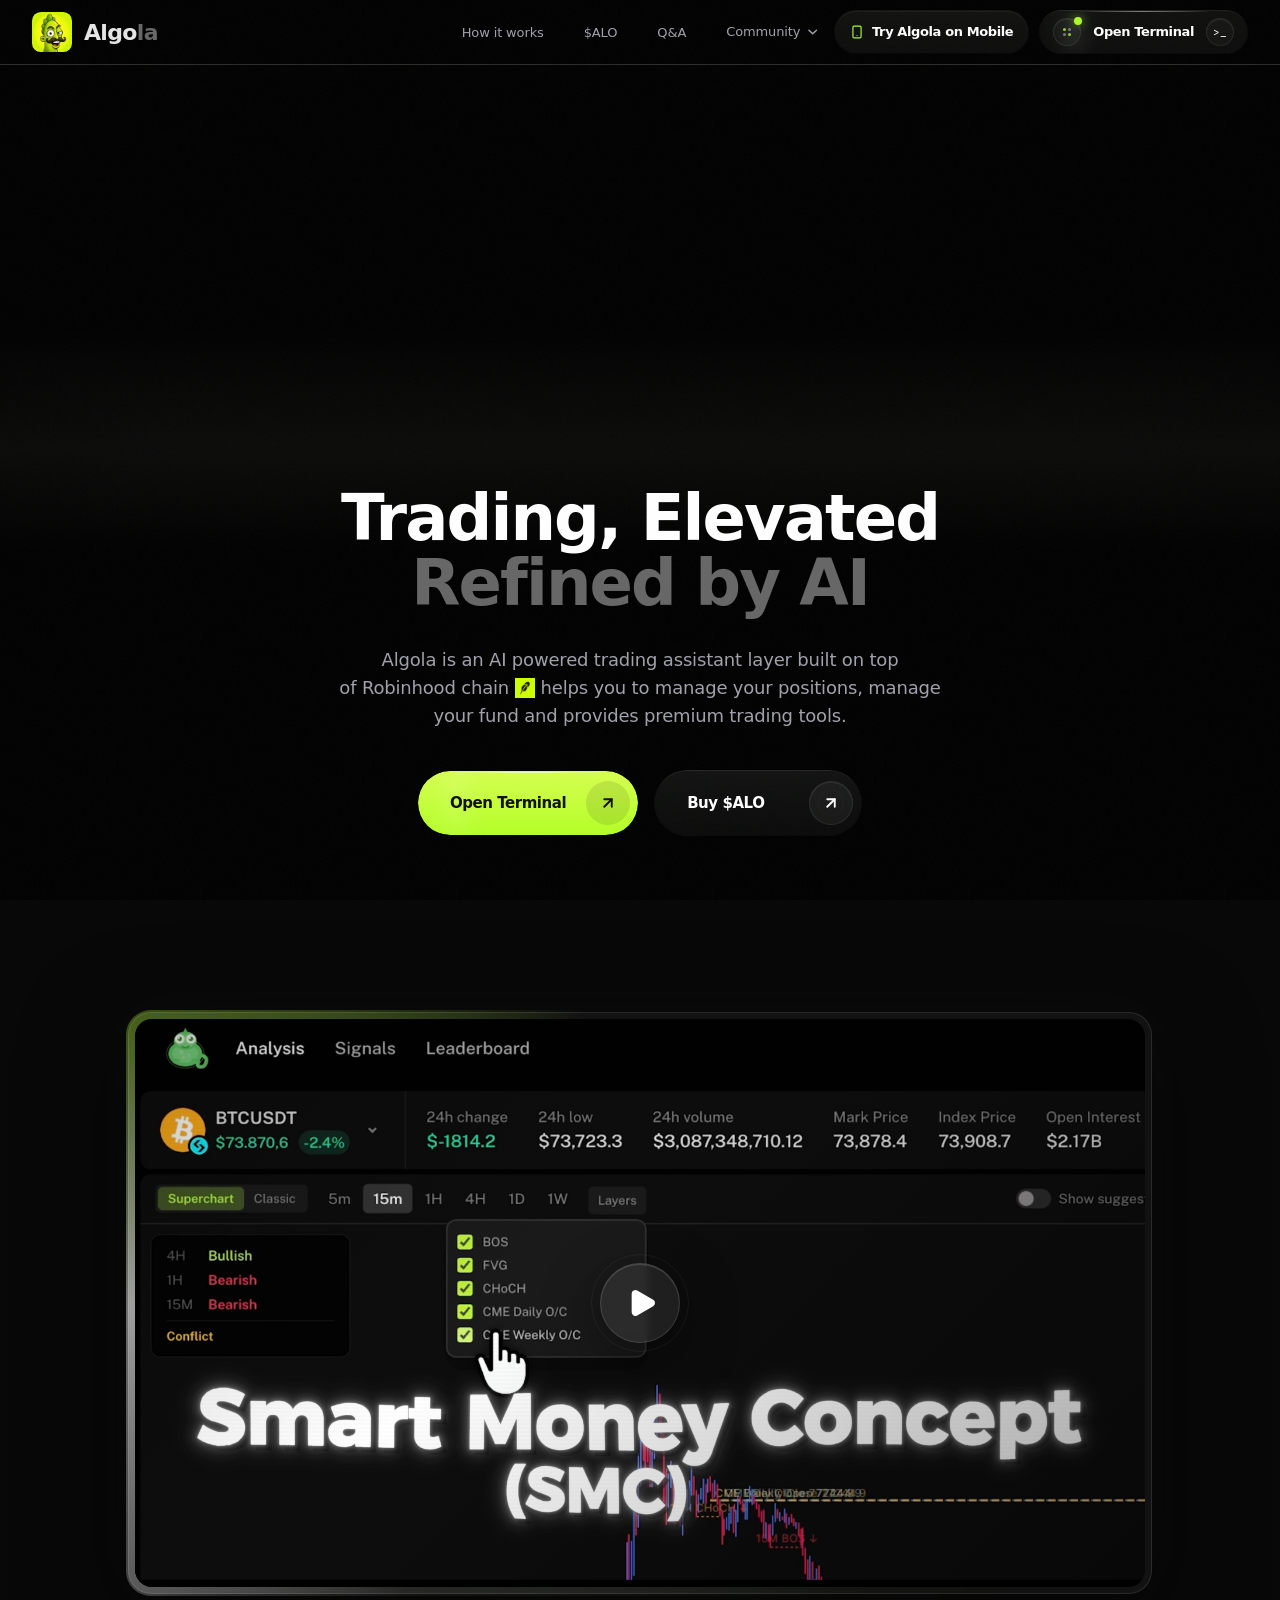
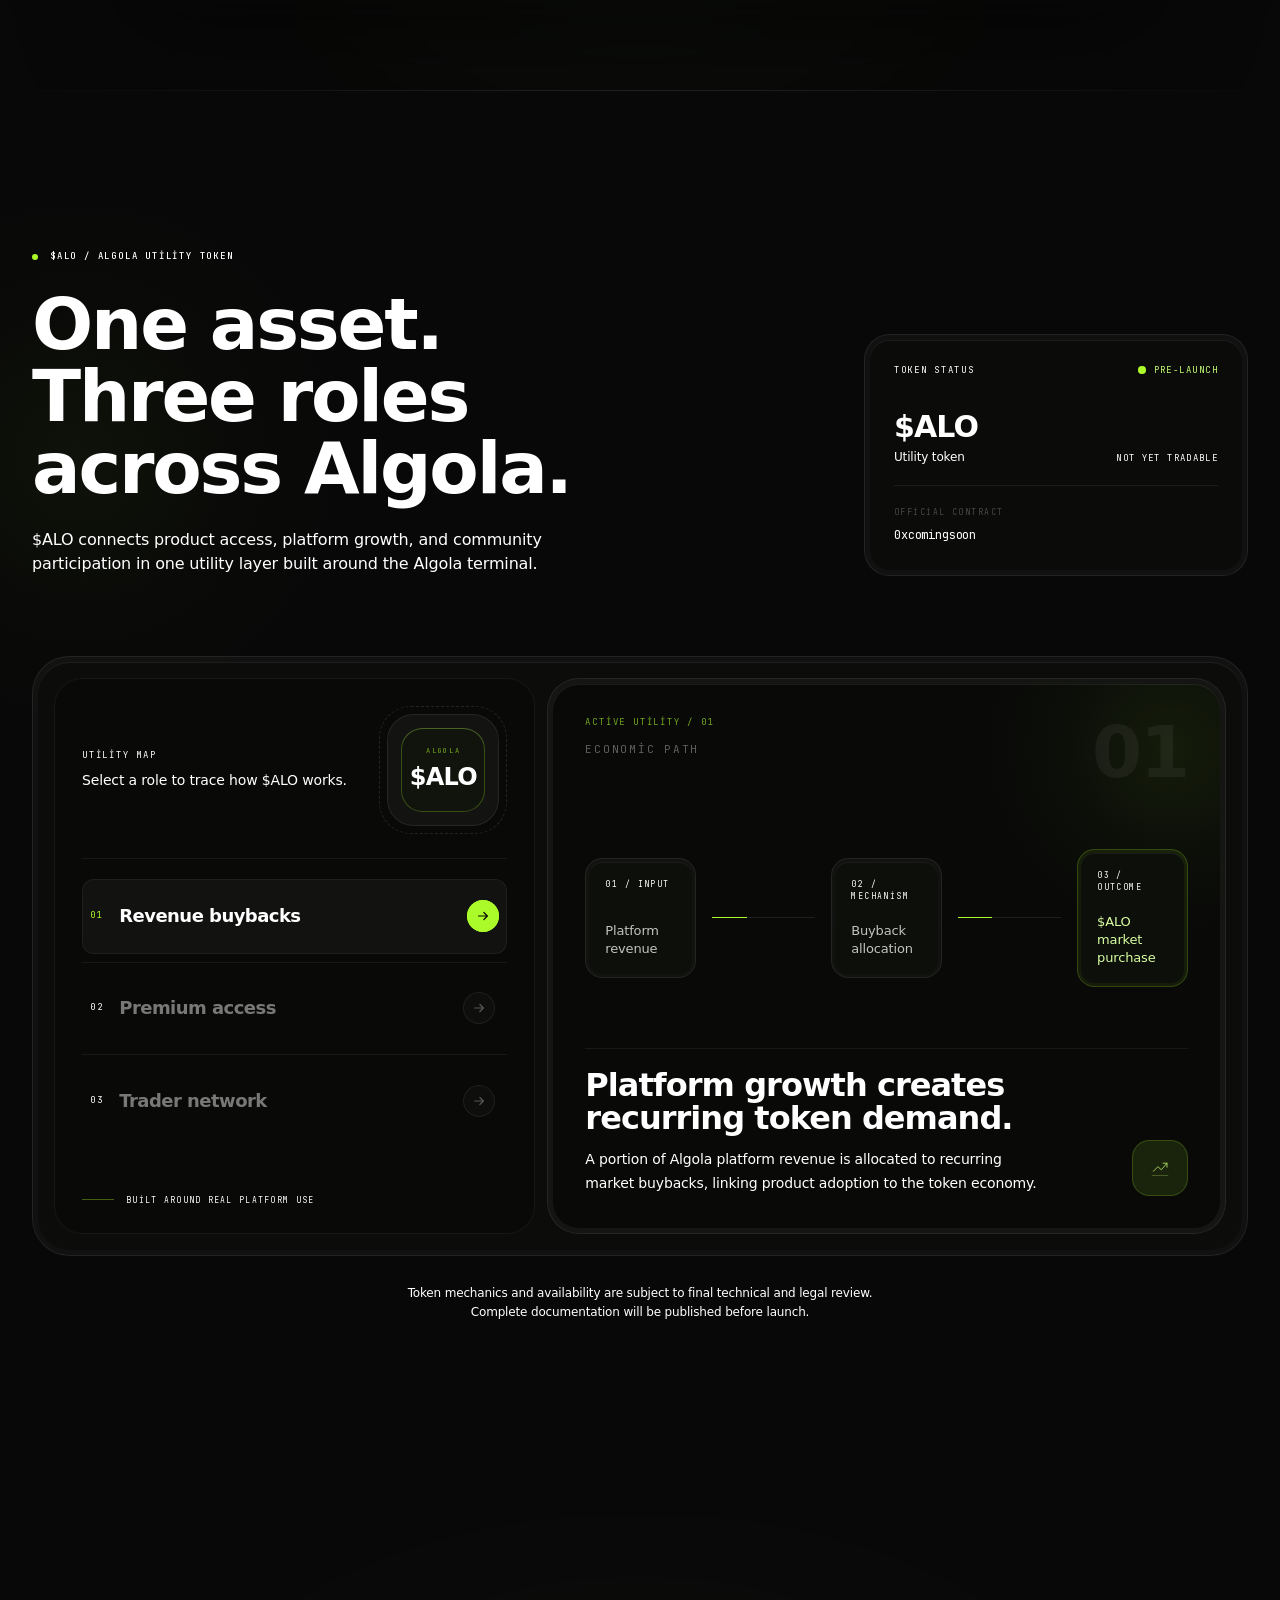
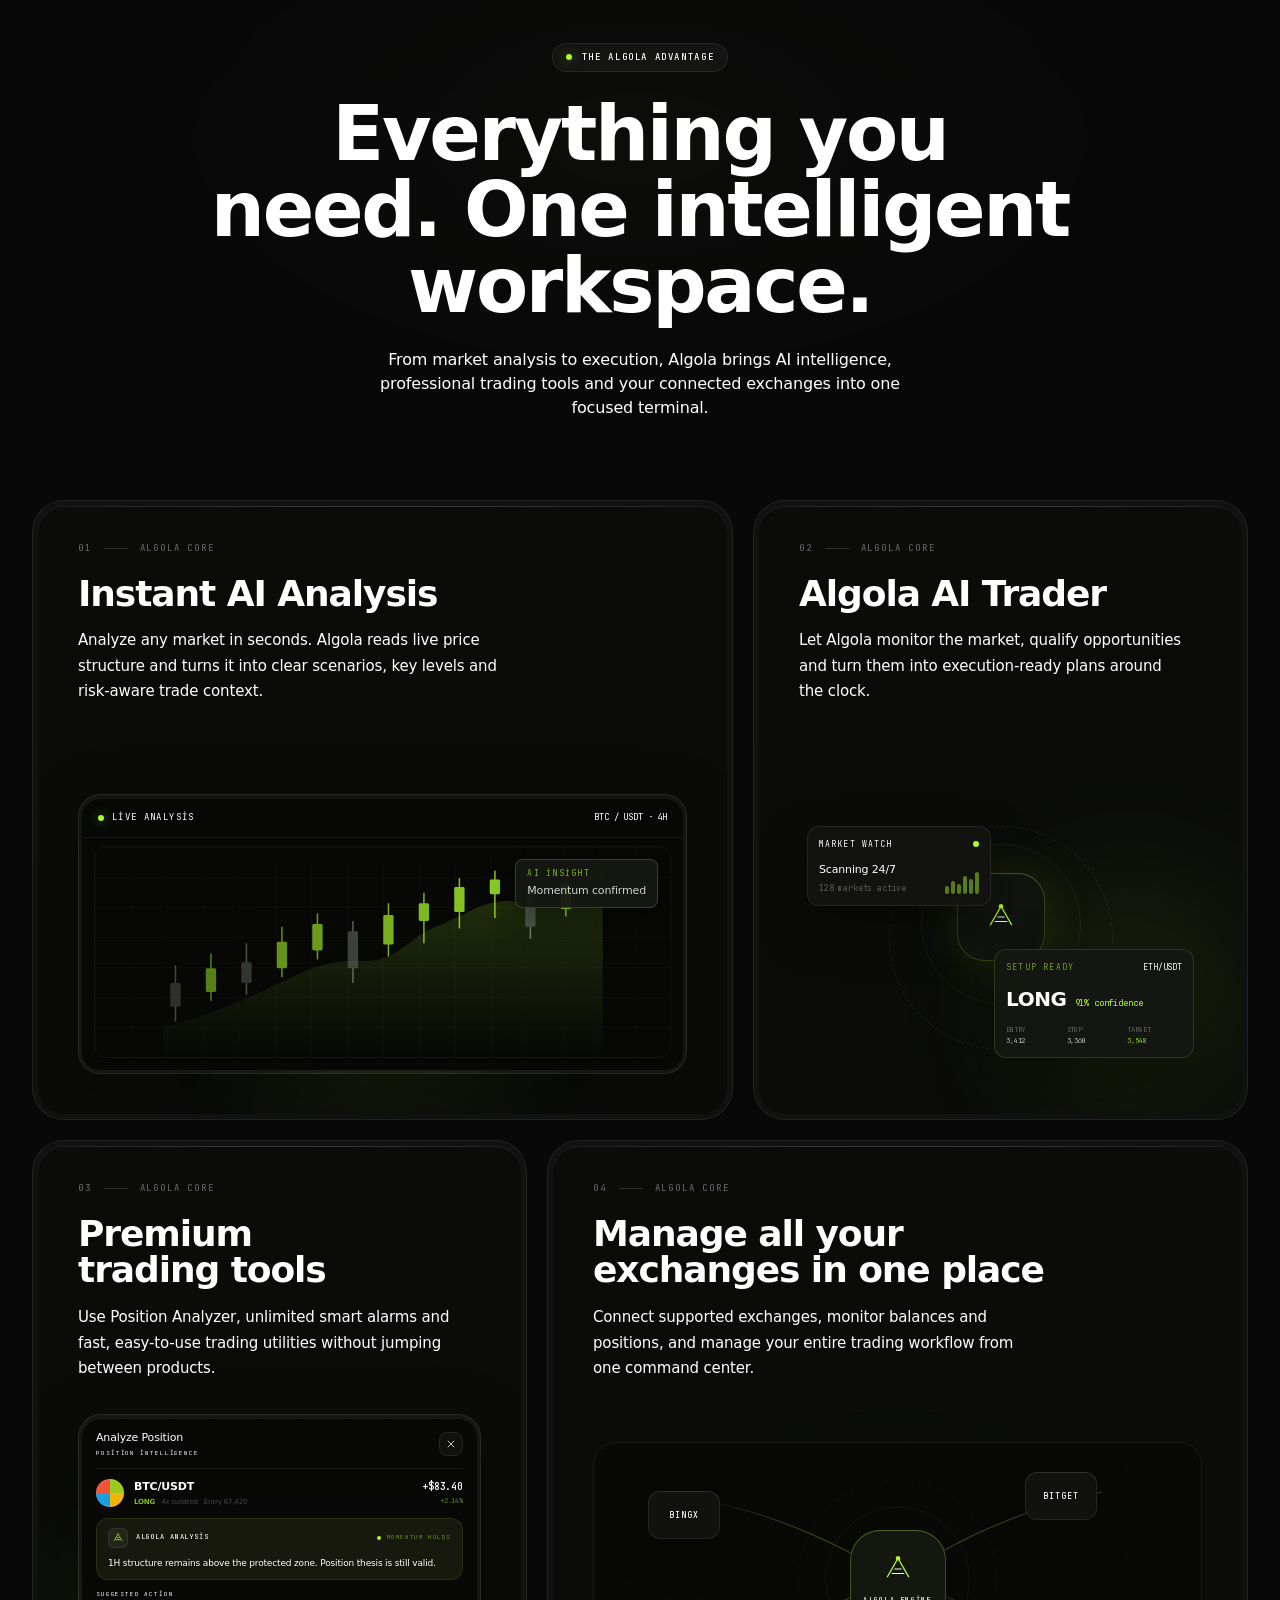
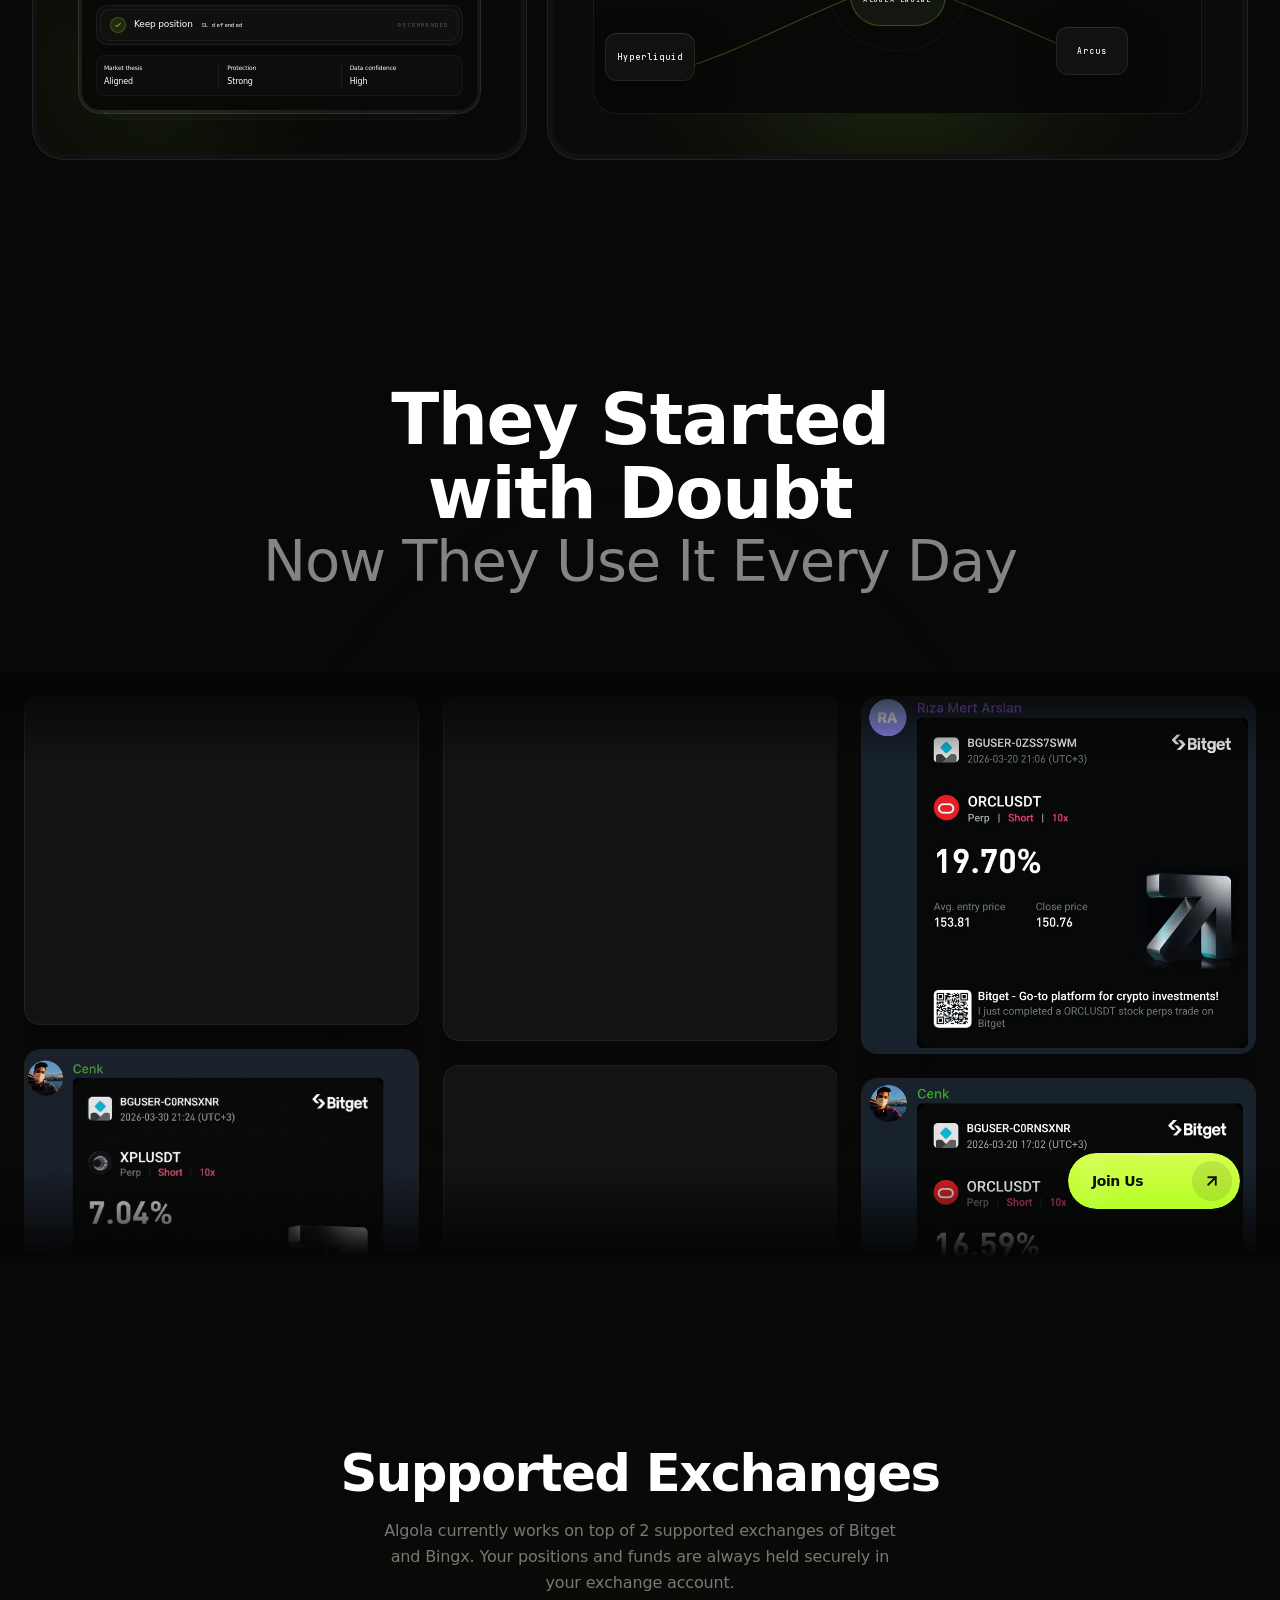
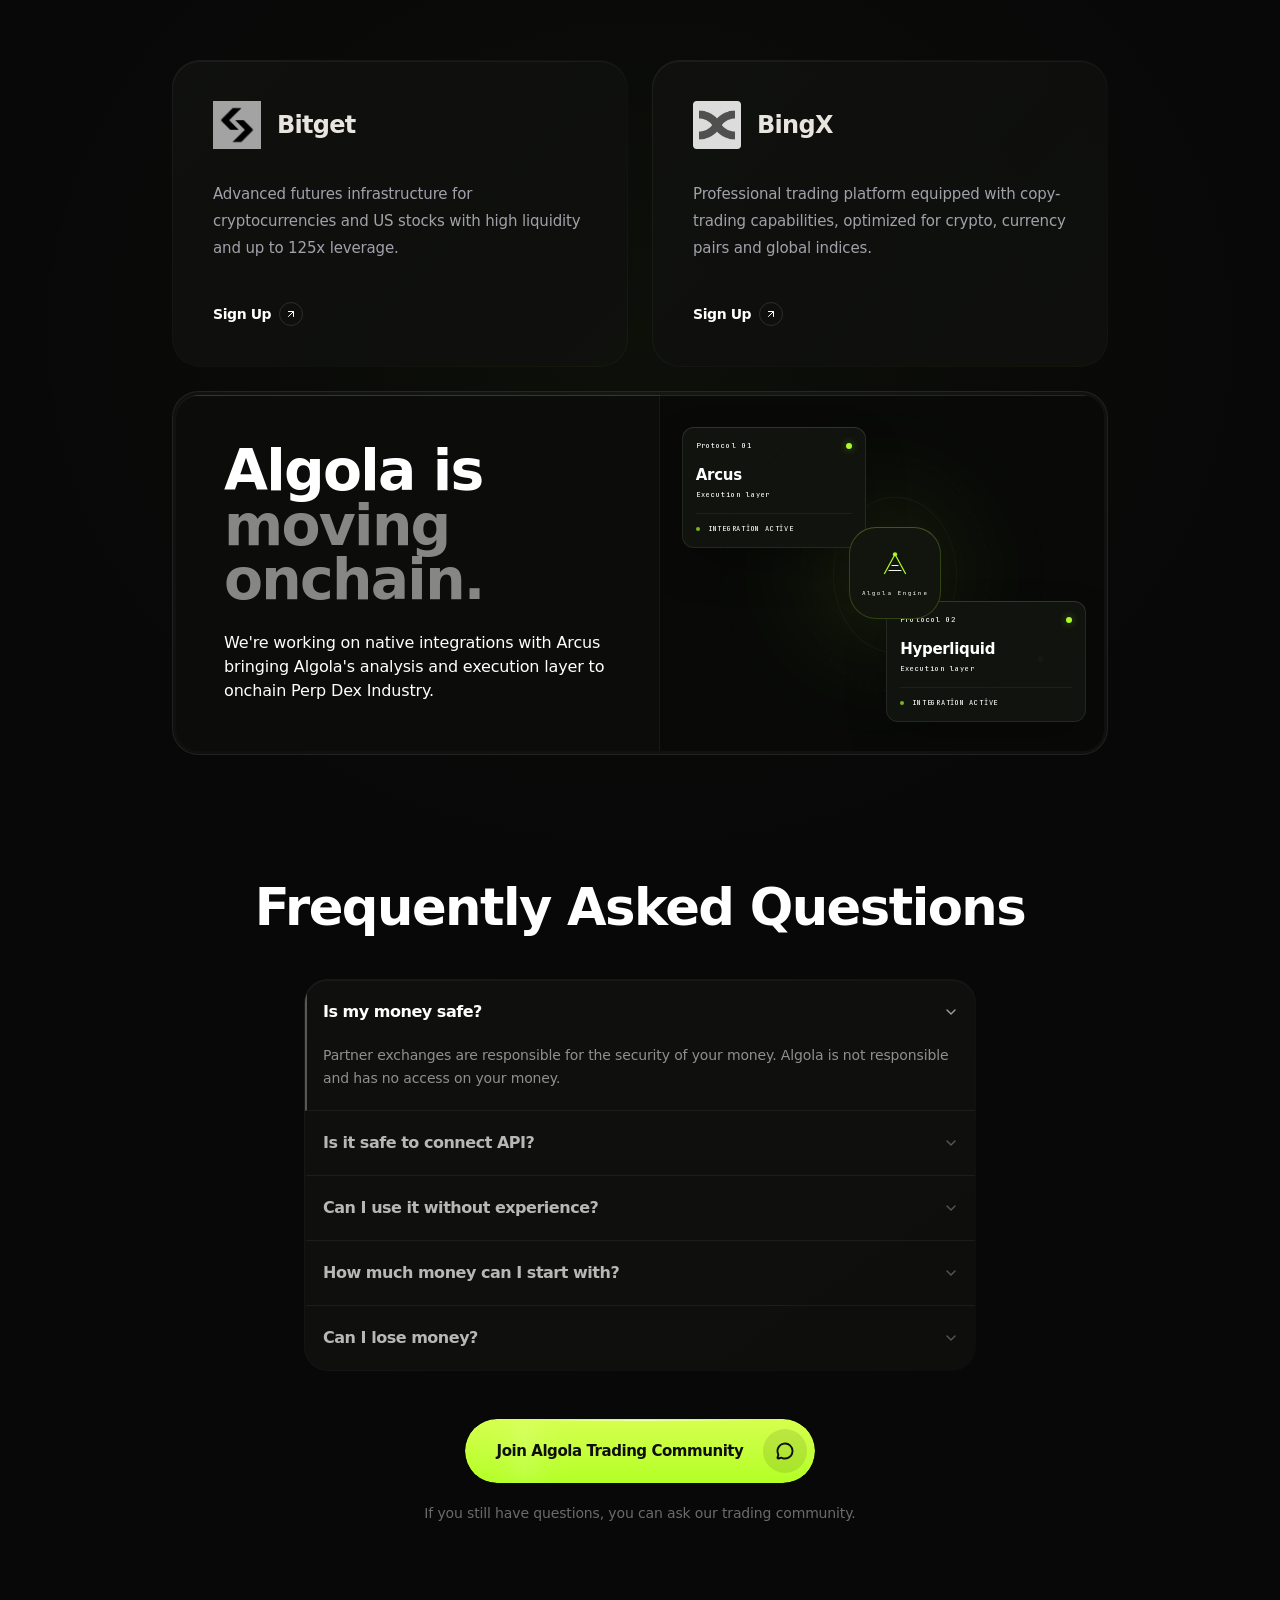
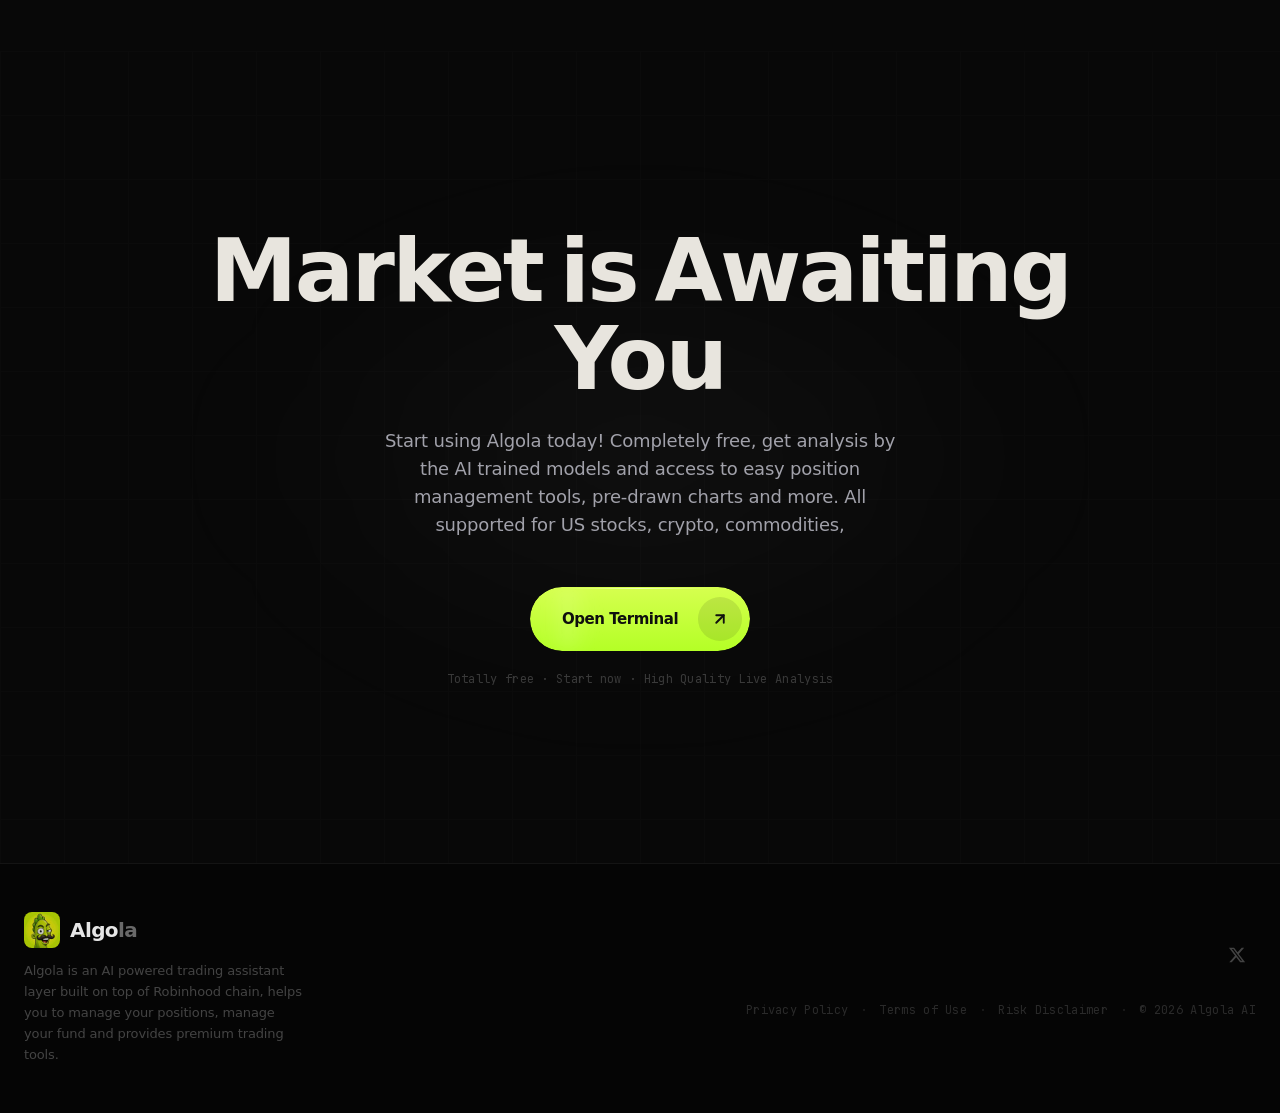
==== commit 54117b51: "update" ====
--- a/index.html
+++ b/index.html
@@ -1,4 +1,4 @@
-<!DOCTYPE html><!--6lA2__eDWwzO5fzXwwAk5--><html lang="tr" class="scroll-smooth __variable_245d8d __variable_3c557b"><head><meta charSet="utf-8"/><meta name="viewport" content="width=device-width, initial-scale=1, maximum-scale=5"/><link rel="preload" href="_next/static/media/27834908180db20f-s.p.woff2" as="font" crossorigin="" type="font/woff2"/><link rel="preload" href="_next/static/media/bb3ef058b751a6ad-s.p.woff2" as="font" crossorigin="" type="font/woff2"/><link rel="preload" as="image" imageSrcSet="/_next/image?url=%2Ftestimonials%2FSCR-20260407-qpqt.png&amp;w=640&amp;q=75 1x, /_next/image?url=%2Ftestimonials%2FSCR-20260407-qpqt.png&amp;w=1200&amp;q=75 2x"/><link rel="preload" as="image" imageSrcSet="/_next/image?url=%2Ftestimonials%2FSCR-20260407-qqao.png&amp;w=640&amp;q=75 1x, /_next/image?url=%2Ftestimonials%2FSCR-20260407-qqao.png&amp;w=1200&amp;q=75 2x"/><link rel="preload" as="image" imageSrcSet="/_next/image?url=%2Ftestimonials%2FSCR-20260407-qqkl.png&amp;w=640&amp;q=75 1x, /_next/image?url=%2Ftestimonials%2FSCR-20260407-qqkl.png&amp;w=1200&amp;q=75 2x"/><link rel="preload" as="image" imageSrcSet="/_next/image?url=%2Ftestimonials%2FSCR-20260407-qqmi.png&amp;w=640&amp;q=75 1x, /_next/image?url=%2Ftestimonials%2FSCR-20260407-qqmi.png&amp;w=1200&amp;q=75 2x"/><link rel="preload" as="image" imageSrcSet="/_next/image?url=%2Ftestimonials%2FSCR-20260407-qqvy.png&amp;w=640&amp;q=75 1x, /_next/image?url=%2Ftestimonials%2FSCR-20260407-qqvy.png&amp;w=1200&amp;q=75 2x"/><link rel="preload" as="image" imageSrcSet="/_next/image?url=%2Ftestimonials%2FSCR-20260407-qqza.png&amp;w=640&amp;q=75 1x, /_next/image?url=%2Ftestimonials%2FSCR-20260407-qqza.png&amp;w=1200&amp;q=75 2x"/><link rel="preload" as="image" href="partner&#32;logos/bitget-logo.png"/><link rel="preload" as="image" href="partner&#32;logos/Bingx.png"/><link rel="stylesheet" href="_next/static/css/df2dfa582e265a90.css" data-precedence="next"/><link rel="stylesheet" href="_next/static/css/55814e93c659f382.css" data-precedence="next"/><link rel="preload" as="script" fetchPriority="low" href="_next/static/chunks/webpack-e03ec0ccdfffb16a.js"/><script type="text/plain" data-disabled-hydration="1" src="_next/static/chunks/4bd1b696-c023c6e3521b1417.js" async=""></script><script type="text/plain" data-disabled-hydration="1" src="_next/static/chunks/255-38b49df12a94ee57.js" async=""></script><script type="text/plain" data-disabled-hydration="1" src="_next/static/chunks/main-app-e38890cadc2b084e.js" async=""></script><script type="text/plain" data-disabled-hydration="1" src="_next/static/chunks/619-ba102abea3e3d0e4.js" async=""></script><script type="text/plain" data-disabled-hydration="1" src="_next/static/chunks/979-83c3c7195e20f592.js" async=""></script><script type="text/plain" data-disabled-hydration="1" src="_next/static/chunks/454-c51a7942f8a6b985.js" async=""></script><script type="text/plain" data-disabled-hydration="1" src="_next/static/chunks/app/layout-6d9f47da2a18ba4c.js" async=""></script><script type="text/plain" data-disabled-hydration="1" src="_next/static/chunks/app/global-error-e0ea98e51de50130.js" async=""></script><script type="text/plain" data-disabled-hydration="1" src="_next/static/chunks/app/error-5fb4e2d2da549808.js" async=""></script><script type="text/plain" data-disabled-hydration="1" src="_next/static/chunks/160-8188d80d968c9554.js" async=""></script><script type="text/plain" data-disabled-hydration="1" src="_next/static/chunks/909-29a533877ca43697.js" async=""></script><script type="text/plain" data-disabled-hydration="1" src="_next/static/chunks/633-9388a4f80180f4a2.js" async=""></script><script type="text/plain" data-disabled-hydration="1" src="_next/static/chunks/609-8d5af6236bd5d843.js" async=""></script><script type="text/plain" data-disabled-hydration="1" src="_next/static/chunks/app/page-708ab24f69912b6c.js" async=""></script><link rel="preload" href="https://www.googletagmanager.com/gtag/js?id=G-F45NKZ3M3R" as="script"/><meta name="referrer" content="origin-when-cross-origin"/><link rel="sitemap" type="application/xml" href="https://algola.ai/sitemap.xml"/><meta name="next-size-adjust" content=""/><meta name="theme-color" media="(prefers-color-scheme: dark)" content="#0F100E"/><meta name="theme-color" media="(prefers-color-scheme: light)" content="#0F100E"/><title>Algola | Free Trading Agent with Artificial Intelligence Support</title><meta name="description" content="Algola is a free AI-powered price action trading agent for stocks, cryptocurrencies and commodities. 24/7 multiple time frame analysis, automatic TP/SL, 72% success rate."/><link rel="author" href="https://algola.ai"/><meta name="author" content="Algola"/><meta name="keywords" content="AI trading,AI trading,crypto bot,crypto trading bot,free crypto bot,automated trading,market analysis,AI market analysis,price action,price movement,trading signals,free trading signals,AI trading agent,AI trading bot,best artificial intelligence trading tool,crypto signals,AI stock analysis,commodity trading,best AI trading bot,artificial intelligence trading assistant,The best trading tool in Turkey,free AI trading,Algola"/><meta name="creator" content="Algola"/><meta name="publisher" content="Algola"/><meta name="robots" content="index, follow"/><meta name="googlebot" content="index, follow, max-video-preview:-1, max-image-preview:large, max-snippet:-1"/><meta name="category" content="Finance"/><link rel="canonical" href="https://algola.ai"/><link rel="alternate" hrefLang="tr-TR" href="https://algola.ai"/><link rel="alternate" hrefLang="x-default" href="https://algola.ai"/><meta property="og:title" content="Algola | Free Trading Agent with Artificial Intelligence Support"/><meta property="og:description" content="Free AI trading agent. Real-time price action analysis for stocks, crypto and commodities. 24/7 multiple time zone scanning, automatic TP/SL, 72% success rate."/><meta property="og:url" content="https://algola.ai"/><meta property="og:site_name" content="Algola"/><meta property="og:locale" content="en_US"/><meta property="og:image" content="https://algola.ai/blog-banner.jpg"/><meta property="og:image:width" content="1424"/><meta property="og:image:height" content="752"/><meta property="og:image:alt" content="Algola artificial intelligence powered price action trading agent"/><meta property="og:type" content="website"/><meta name="twitter:card" content="summary_large_image"/><meta name="twitter:title" content="Algola | Free Trading Agent with Artificial Intelligence Support"/><meta name="twitter:description" content="Free AI trading agent. 24/7 price action analysis for stocks, crypto and commodities, automatic TP/SL, 72% success rate."/><meta name="twitter:image" content="https://algola.ai/blog-banner.jpg"/><link rel="icon" href="algola-char.png"/><link rel="apple-touch-icon" href="algola-char.png"/><script src="_next/static/chunks/polyfills-42372ed130431b0a.js" noModule=""></script></head><body class="font-body antialiased selection:bg-white/20 selection:text-white"><div hidden=""><!--$--><!--/$--></div><script>(self.__next_s=self.__next_s||[]).push([0,{"type":"application/ld+json","children":"{\"@context\":\"https://schema.org\",\"@graph\":[{\"@type\":\"Organization\",\"name\":\"Algola\",\"url\":\"https://algola.ai\",\"logo\":\"https://algola.ai/algola-char.png\",\"description\":\"Algola is a free price action trading agent that offers real-time market analysis with individually trained artificial intelligence models for stocks, cryptocurrencies and commodities. | Algola is a free AI-powered price action trading agent providing real-time market analysis for stocks, crypto, and commodities.\",\"sameAs\":[\"\",\"https://www.youtube.com/@Paralog1\",\"https://x.com/paralog1\",\"https://www.instagram.com/paralog_trade/\",\"https://www.tiktok.com/@paralog_1\"],\"foundingDate\":\"2024\",\"contactPoint\":{\"@type\":\"ContactPoint\",\"contactType\":\"customer support\",\"url\":\"\",\"availableLanguage\":[\"Turkish\",\"English\"]}},{\"@type\":\"SoftwareApplication\",\"name\":\"Algola\",\"applicationCategory\":\"FinanceApplication\",\"operatingSystem\":\"Web\",\"description\":\"Algola is a free AI-powered trading agent that reads price action in real time across multiple time frames. It offers 24/7 automatic market analysis and TP/SL levels with individually trained AI models for US stocks, cryptocurrencies and commodities. | Algola is a free AI-powered trading agent that reads price action in real time across multiple timeframes for US stocks, crypto, and commodities.\",\"url\":\"https://algola.ai\",\"offers\":{\"@type\":\"Offer\",\"price\":\"0\",\"priceCurrency\":\"USD\",\"description\":\"Completely free. Algola is funded through revenue-sharing agreements with partner exchanges (Bitget, BingX). No subscription, no hidden fees. | It's completely free. Algola is funded through a revenue sharing model with partner exchanges. No subscriptions, no hidden fees.\"},\"aggregateRating\":{\"@type\":\"AggregateRating\",\"ratingValue\":\"4.7\",\"ratingCount\":\"500\",\"bestRating\":\"5\"},\"featureList\":[\"AI-powered price action analysis\",\"Multi-timeframe scanning (5 timeframes simultaneously)\",\"Separate AI models for stocks, crypto, and commodities\",\"Automatic Take-Profit and Stop-Loss levels\",\"24/7 real-time market monitoring\",\"Web-based delivery — accessible from any device\",\"Zero cost — no subscription or per-signal fees\",\"72% documented success rate\",\"Partner exchange integration (Bitget, BingX)\",\"Multiple timezone scanning (5 timezones simultaneously)\",\"Separately trained AI models for stocks, crypto and commodities\",\"24/7 real-time market monitoring\",\"Access via web — available from any device\",\"Completely free — no subscriptions or per-signal fees\",\"72% documented success rate\"],\"keywords\":\"AI trading, price action, trading bot, AI trading agent, crypto trading, stock trading, commodity trading, automated trading, free trading tool, trading signals, artificial intelligence trading, crypto bot, stock market analysis, price action, automatic trading, free trading signals, artificial intelligence trading tool, crypto trading bot, stock market analysis tool, what is AI trading, free crypto bot, stock analysis artificial intelligence, commodity trading, forex bot free, market scanning tool, AI assistant for trader, 24 hour trading bot\"},{\"@type\":\"FAQPage\",\"inLanguage\":\"en\",\"mainEntity\":[{\"@type\":\"Question\",\"name\":\"What is Algola?\",\"acceptedAnswer\":{\"@type\":\"Answer\",\"text\":\"Algola is a free price action trading agent powered by artificial intelligence. It offers 24/7 real-time market analysis with individually trained AI models for US stocks, cryptocurrencies and commodities. Automatically determines Take-Profit and Stop-Loss levels.\"}},{\"@type\":\"Question\",\"name\":\"Is Algola free?\",\"acceptedAnswer\":{\"@type\":\"Answer\",\"text\":\"Yes, Algola is completely free. There are no subscription fees, per-signal fees or hidden costs. Algola is funded through revenue sharing agreements with partner exchanges such as Bitget and BingX.\"}},{\"@type\":\"Question\",\"name\":\"What is Algola's success rate?\",\"acceptedAnswer\":{\"@type\":\"Answer\",\"text\":\"As of February 7, Algola's documented success rate is 72%. The success rate is transparently published on the statistics channel every week.\"}},{\"@type\":\"Question\",\"name\":\"How does Algola work?\",\"acceptedAnswer\":{\"@type\":\"Answer\",\"text\":\"Algola scans 5 different time frames simultaneously using artificial intelligence-supported price action analysis. It detects trading opportunities, sets automatic TP/SL levels and transmits signals 24/7 — without emotional bias.\"}},{\"@type\":\"Question\",\"name\":\"Which is the best AI trading tool?\",\"acceptedAnswer\":{\"@type\":\"Answer\",\"text\":\"Algola is one of the artificial intelligence-supported trading tools that stands out with its pure price action approach (does not use lagging indicators), multiple time frame analysis, 24/7 operation and completely free access. It is especially ideal for traders who prefer price action methodology instead of indicator-based approaches.\"}},{\"@type\":\"Question\",\"name\":\"Which markets does Algola work in?\",\"acceptedAnswer\":{\"@type\":\"Answer\",\"text\":\"Algola works with individually trained AI models on three major markets: American stocks, cryptocurrencies, and commodities (gold, oil, etc.).\"}},{\"@type\":\"Question\",\"name\":\"Does Algola promise sure profits?\",\"acceptedAnswer\":{\"@type\":\"Answer\",\"text\":\"No. There is no certainty in financial markets. Algola offers professional-level analysis and signals, but the final trading decision is always yours. Always practice proper risk management.\"}},{\"@type\":\"Question\",\"name\":\"How can I get started with Algola?\",\"acceptedAnswer\":{\"@type\":\"Answer\",\"text\":\"Register on the partner exchange (Bitget or BingX) with the Algola referral link, then connect your UID number via the Algola platform. Start receiving artificial intelligence-supported trading signals now.\"}},{\"@type\":\"Question\",\"name\":\"Is it possible to trade with artificial intelligence?\",\"acceptedAnswer\":{\"@type\":\"Answer\",\"text\":\"Yes. AI can analyze the market in an unemotional and disciplined manner. AI trading agents like Algola scan multiple time frames simultaneously, spotting opportunities that human traders might miss. It works 24/7, no FOMO or panic.\"}},{\"@type\":\"Question\",\"name\":\"Are there any free crypto trading bots?\",\"acceptedAnswer\":{\"@type\":\"Answer\",\"text\":\"Yes. Algola is a completely free crypto trading bot. It does not charge a monthly subscription or per signal fee. Thanks to the revenue sharing model with partner exchanges (Bitget, BingX), users do not pay any fees.\"}},{\"@type\":\"Question\",\"name\":\"Can artificial intelligence be used for stock market analysis?\",\"acceptedAnswer\":{\"@type\":\"Answer\",\"text\":\"Yes. Algola analyzes the stock market with a specially trained artificial intelligence model for American stocks. It reads price movements in real time using price action methodology and generates signals with automatic TP/SL levels.\"}},{\"@type\":\"Question\",\"name\":\"Do I have to connect API?\",\"acceptedAnswer\":{\"@type\":\"Answer\",\"text\":\"API connection is required to be notified of signals. API connection only includes transaction authorization — withdrawal authorization is never requested. Your money always stays safe in the exchange.\"}},{\"@type\":\"Question\",\"name\":\"Is there a minimum balance limit?\",\"acceptedAnswer\":{\"@type\":\"Answer\",\"text\":\"No, there is no lower limit to use Algola. You can start with either $10 or $10,000.\"}},{\"@type\":\"Question\",\"name\":\"Does Algola only work on computers?\",\"acceptedAnswer\":{\"@type\":\"Answer\",\"text\":\"No. Algola works via the web, so you can access it from anywhere, 24/7, from your phone, tablet or computer.\"}},{\"@type\":\"Question\",\"name\":\"Which is the best AI trading tool in Turkey?\",\"acceptedAnswer\":{\"@type\":\"Answer\",\"text\":\"Algola stands out as one of the best AI trading tools in Turkey. It is completely free, works via the web, offers full access from Turkey, and tracks markets 24/7 with a documented 72% success rate.\"}},{\"@type\":\"Question\",\"name\":\"How is Algola different from other bots?\",\"acceptedAnswer\":{\"@type\":\"Answer\",\"text\":\"Difference of Algola from other bots: (1) It uses pure price action methodology, there is no lagging indicator. (2) There are 3 separate AI models for stocks, crypto and commodities. (3) 72% success rate is transparently published every week. (4) Completely free — competitors like 3Commas charge $29-99 per month. (5) Scans 5 time zones simultaneously.\"}},{\"@type\":\"Question\",\"name\":\"Which is the best free AI trading bot?\",\"acceptedAnswer\":{\"@type\":\"Answer\",\"text\":\"Among free AI trading bots, Algola stands out with its documented 72% success rate, multi-asset class support (equity + crypto + commodity) and pure price action methodology. Unlike 3Commas and Pionex, Algola is completely free and transparently publishes its success rate every week.\"}}]},{\"@type\":\"WebSite\",\"name\":\"Algola\",\"url\":\"https://algola.ai\",\"description\":\"Algola — AI-powered price action trading agent for stocks, crypto, and commodities. Free 24/7 market analysis. | Algola — Free AI-powered price action trading agent for stocks, crypto and commodities.\",\"inLanguage\":\"en\",\"potentialAction\":{\"@type\":\"SearchAction\",\"target\":\"https://algola.ai/blog?q={search_term_string}\",\"query-input\":\"required name=search_term_string\"}}]}","id":"structured-data"}])</script><div class="noise-overlay" aria-hidden="true"></div><main class="home-page min-h-screen overflow-x-hidden relative"><nav aria-label="Ana navigasyon" class="fixed top-0 left-0 right-0 z-50 w-full bg-[#000]/90 border-b border-[#2A2C29] backdrop-blur-lg" ><div class="relative px-4 md:px-8 h-16 flex items-center justify-between"><a class="flex items-center gap-3 w-auto" aria-label="Algola Ana Sayfa" href="index.html"><img alt="" aria-hidden="true" loading="lazy" width="40" height="40" decoding="async" data-nimg="1" class="block shrink-0 rounded-[22%] object-cover " style="color:transparent" srcSet="_next/image@url=%252Falgola-char.png%253Fv=20260724&amp;w=48&amp;q=75amp;q_next/image@url=%252Falgola-char.png%253Fv=20260724&amp;w=96&amp;q=75mp;w=96&amp;q=75 2x" src="_next/image@url=%252Falgola-char.png%253Fv=20260724&amp;w=96&amp;q=75"/><span class="text-[22px] font-display font-bold tracking-tighter"><span class="text-white/90">Algo</span><span class="text-white/40">la</span></span></a><div class="hidden lg:flex items-center justify-center space-x-10 absolute left-1/2 top-1/2 -translate-x-1/2 -translate-y-1/2"><div><a href="index.html#how-it-works" class="text-[13px] font-body font-medium tracking-wide text-[#A1A1AA] hover:text-[#FFFFFF] transition-colors">How it works</a></div><div><a href="index.html#token" class="text-[13px] font-body font-medium tracking-wide text-[#A1A1AA] hover:text-[#FFFFFF] transition-colors">$ALO</a></div><div><a href="index.html#sss" class="text-[13px] font-body font-medium tracking-wide text-[#A1A1AA] hover:text-[#FFFFFF] transition-colors">Q&amp;A</a></div><div class="relative"><button type="button" aria-haspopup="menu" aria-expanded="false" class="flex items-center gap-1.5 text-[13px] font-body font-medium tracking-wide text-[#A1A1AA] transition-colors hover:text-white focus:outline-none focus-visible:text-white">Community<svg viewBox="0 0 12 12" aria-hidden="true" class="h-3 w-3 fill-none stroke-current transition-transform duration-200 "><path d="m2.25 4.25 3.75 3.5 3.75-3.5" stroke-width="1.5" stroke-linecap="round" stroke-linejoin="round"></path></svg></button></div></div><div class="hidden lg:flex items-center justify-end gap-2.5"><div class="relative overflow-hidden rounded-full" tabindex="0"><div class="absolute inset-0 rounded-full pointer-events-none" aria-hidden="true" style="background:linear-gradient(180deg, rgba(255,255,255,0.1) 0%, rgba(255,255,255,0.04) 32%, rgba(255,255,255,0.025) 100%);box-shadow:0 0 0 1px rgba(255,255,255,0.08), 0 12px 32px rgba(0,0,0,0.34), 0 0 18px rgba(171,250,42,0.05)"></div><div class="absolute inset-[1px] rounded-full pointer-events-none" aria-hidden="true" style="background:linear-gradient(180deg, rgba(17,18,16,0.96) 0%, rgba(12,13,12,0.98) 100%);box-shadow:inset 0 1px 0 rgba(255,255,255,0.06)"></div><div class="absolute inset-x-[18%] top-[1px] h-[1px] rounded-full pointer-events-none" aria-hidden="true" style="background:linear-gradient(90deg, transparent 0%, rgba(255,255,255,0.14) 18%, rgba(255,255,255,0.28) 50%, rgba(255,255,255,0.14) 82%, transparent 100%)"></div><div class="absolute top-[1px] bottom-[1px] w-[32%] pointer-events-none rounded-full opacity-60" aria-hidden="true" style="background:linear-gradient(90deg, transparent 0%, rgba(255,255,255,0.02) 30%, rgba(255,255,255,0.1) 50%, rgba(255,255,255,0.02) 70%, transparent 100%);filter:blur(8px)"></div></div><div class="inline-block" tabindex="0"><button type="button" class="relative group overflow-hidden rounded-full focus:outline-none focus-visible:ring-2 focus-visible:ring-[#ABFA2A]/35 focus-visible:ring-offset-2 focus-visible:ring-offset-[#000] inline-flex"><div class="absolute inset-0 rounded-full pointer-events-none" aria-hidden="true" style="background:linear-gradient(180deg, rgba(255,255,255,0.08) 0%, rgba(255,255,255,0.03) 32%, rgba(255,255,255,0.02) 100%);box-shadow:0 0 0 1px rgba(255,255,255,0.08), 0 8px 22px rgba(0,0,0,0.28)"></div><div class="absolute inset-[1px] rounded-full pointer-events-none" aria-hidden="true" style="background:linear-gradient(180deg, rgba(17,18,16,0.96) 0%, rgba(12,13,12,0.98) 100%);box-shadow:inset 0 1px 0 rgba(255,255,255,0.05)"></div><div class="relative flex items-center justify-center gap-2 rounded-full min-h-[44px] px-4"><svg xmlns="http://www.w3.org/2000/svg" width="24" height="24" viewBox="0 0 24 24" fill="none" stroke="currentColor" stroke-width="2" stroke-linecap="round" stroke-linejoin="round" class="lucide lucide-smartphone h-3.5 w-3.5 text-[#ABFA2A]" aria-hidden="true"><rect width="14" height="20" x="5" y="2" rx="2" ry="2"></rect><path d="M12 18h.01"></path></svg><span class="text-[13px] font-display font-semibold tracking-tight text-white/94">Try Algola on Mobile</span></div></button></div><div class="inline-block" tabindex="0"><a href="https://terminal.algolahood.vip/app" target="_blank" rel="noopener noreferrer" class="relative group overflow-hidden rounded-full focus:outline-none focus-visible:ring-2 focus-visible:ring-[#ABFA2A]/35 focus-visible:ring-offset-2 focus-visible:ring-offset-[#000] inline-flex"><div class="absolute inset-0 rounded-full pointer-events-none" aria-hidden="true" style="background:linear-gradient(180deg, rgba(255,255,255,0.12) 0%, rgba(255,255,255,0.04) 28%, rgba(255,255,255,0.03) 100%);box-shadow:0 0 0 1px rgba(255,255,255,0.1), 0 12px 34px rgba(0,0,0,0.38), 0 0 22px rgba(171,250,42,0.08)"></div><div class="absolute inset-[1px] rounded-full pointer-events-none" aria-hidden="true" style="background:linear-gradient(180deg, rgba(15,16,14,0.96) 0%, rgba(12,13,12,0.98) 100%)"></div><div class="absolute inset-x-[18%] top-[1px] h-[1px] rounded-full pointer-events-none" style="background:linear-gradient(90deg, transparent 0%, rgba(255,255,255,0.2) 18%, rgba(255,255,255,0.45) 50%, rgba(255,255,255,0.2) 82%, transparent 100%)" aria-hidden="true"></div><div class="absolute top-[1px] bottom-[1px] w-[34%] pointer-events-none rounded-full opacity-70" aria-hidden="true" style="background:linear-gradient(90deg, transparent 0%, rgba(255,255,255,0.03) 32%, rgba(255,255,255,0.14) 50%, rgba(255,255,255,0.03) 68%, transparent 100%);filter:blur(8px)"></div><div class="relative flex items-center justify-center rounded-full min-h-[44px] px-3 pl-3.5 pr-3.5"><div class="flex items-center gap-3"><div class="relative flex h-7 w-7 items-center justify-center rounded-full border border-white/[0.08] bg-white/[0.03] shadow-[inset_0_1px_0_rgba(255,255,255,0.06)]"><div class="grid grid-cols-2 gap-[2px]" aria-hidden="true"><span class="block h-[3px] w-[3px] rounded-full bg-[#ABFA2A]/80"></span><span class="block h-[3px] w-[3px] rounded-full bg-white/40"></span><span class="block h-[3px] w-[3px] rounded-full bg-white/40"></span><span class="block h-[3px] w-[3px] rounded-full bg-[#ABFA2A]/80"></span></div><span class="absolute -right-[2px] -top-[2px] block h-2 w-2 rounded-full bg-[#ABFA2A]" aria-hidden="true" style="box-shadow:0 0 10px rgba(171,250,42,0.55)"></span></div><span class="text-[13px] font-display font-semibold tracking-tight text-white">Open Terminal</span><div class="relative flex h-7 w-7 items-center justify-center rounded-full border border-white/[0.08] bg-white/[0.03] shadow-[inset_0_1px_0_rgba(255,255,255,0.06)]" aria-hidden="true"><span class="font-mono text-[11px] text-white/72">&gt;_</span></div></div></div></a></div></div><button class="lg:hidden p-3 -mr-1 text-[#A1A1AA] hover:text-white transition-colors" aria-label="open menu"><svg xmlns="http://www.w3.org/2000/svg" width="20" height="20" viewBox="0 0 24 24" fill="none" stroke="currentColor" stroke-width="2" stroke-linecap="round" stroke-linejoin="round" class="lucide lucide-menu" aria-hidden="true"><path d="M4 5h16"></path><path d="M4 12h16"></path><path d="M4 19h16"></path></svg></button></div></nav><section class="relative min-h-[100dvh] bg-[#000] overflow-hidden flex flex-col"><div class="absolute inset-0 z-0"><video src="videos/hero-terminal/hero-terminal2.mp4" autoPlay="" loop="" muted="" playsInline="" aria-hidden="true" class="w-full h-full object-cover" style="filter:brightness(0.7) saturate(0.55) contrast(1.15);transition:opacity 0.15s ease"></video><div class="absolute inset-0 pointer-events-none" style="background:linear-gradient(to bottom, transparent 15%, rgba(0, 0, 0, 0.4) 35%, rgba(15,16,14,0.75) 50%, rgba(0, 0, 0, 0.95) 62%, #000000 70%)"></div><div class="absolute inset-0 pointer-events-none" style="background:radial-gradient(ellipse at center, transparent 40%, rgba(0, 0, 0, 0.1) 70%, #000000 100%)"></div><div class="absolute inset-0 pointer-events-none z-10 opacity-[0.045]" style="background-image:url(&quot;data:image/svg+xml,%3Csvg viewBox=&#x27;0 0 512 512&#x27; xmlns=&#x27;http://www.w3.org/2000/svg&#x27;%3E%3Cfilter id=&#x27;n&#x27;%3E%3CfeTurbulence type=&#x27;fractalNoise&#x27; baseFrequency=&#x27;0.8&#x27; numOctaves=&#x27;4&#x27; stitchTiles=&#x27;stitch&#x27;/%3E%3C/filter%3E%3Crect width=&#x27;100%25&#x27; height=&#x27;100%25&#x27; filter=&#x27;url(https://www.algola.ai/%23n)&#x27;/%3E%3C/svg%3E&quot;);background-repeat:repeat;background-size:256px 256px" aria-hidden="true"></div><div class="absolute inset-0 pointer-events-none z-10 opacity-[0.03]" style="background-image:repeating-linear-gradient(0deg, transparent, transparent 2px, rgba(0,0,0,0.15) 2px, rgba(0,0,0,0.15) 4px)" aria-hidden="true"></div><div class="absolute top-0 left-0 right-0 h-24 pointer-events-none" style="background:linear-gradient(to bottom, rgba(15,16,14,0.4), transparent)"></div></div><div class="relative z-10 flex-1 flex flex-col justify-end w-full max-w-[1400px] mx-auto px-4 md:px-8 pb-8 md:pb-16"><div class="flex flex-col items-center text-center"><h1 class="font-display font-bold tracking-tighter leading-[0.95] max-w-3xl" style="font-size:clamp(2.4rem, 5vw, 5rem)"><span class="block text-white">Trading, Elevated</span><span class="block text-white/40 mt-1">Refined by AI</span></h1><p class="text-base md:text-lg text-[#A1A1AA] font-body leading-relaxed max-w-[56ch] mt-8" >Algola is an AI powered trading assistant layer built on top of<span class="inline whitespace-nowrap"> <!-- -->Robinhood chain<img alt="Robinhood logo" loading="lazy" width="20" height="20" decoding="async" data-nimg="1" class="ml-1.5 inline-block size-5 align-[-0.22em] object-contain" style="color:transparent" srcSet="_next/image@url=%252Frobinhood-logo.png&amp;w=32&amp;q=75amp;q_next/image@url=%252Frobinhood-logo.png&amp;w=48&amp;q=75mp;w=48&amp;q=75 2x" src="_next/image@url=%252Frobinhood-logo.png&amp;w=48&amp;q=75"/></span> <!-- -->helps you to manage your positions, manage your fund and provides premium trading tools.</p><div class="mt-10 flex flex-wrap items-center justify-center gap-3 sm:gap-4" ><a class="group relative inline-flex items-stretch overflow-hidden rounded-full focus:outline-none focus-visible:ring-2 focus-visible:ring-offset-2 transition-transform duration-300 ease-[cubic-bezier(0.32,0.72,0,1)] hover:-translate-y-0.5 active:scale-[0.985] focus-visible:ring-[#ABFA2A]/40 focus-visible:ring-offset-[#050505] min-w-[208px]" href="https://terminal.algolahood.vip/app"><span aria-hidden="true" style="background:linear-gradient(180deg, rgba(214,255,79,1) 0%, rgba(180,255,38,1) 100%);box-shadow:0 18px 44px rgba(89,136,11,0.28), 0 0 28px rgba(171,250,42,0.12)" class="jsx-f67dd467830d03e5 absolute inset-0 rounded-full pointer-events-none"></span><span style="background:linear-gradient(90deg, transparent 0%, rgba(255,255,255,0.26) 22%, rgba(255,255,255,0.58) 50%, rgba(255,255,255,0.26) 78%, transparent 100%)" aria-hidden="true" class="jsx-f67dd467830d03e5 absolute inset-x-[16%] top-[1px] h-[1px] rounded-full pointer-events-none"></span><span style="background:linear-gradient(90deg, transparent 0%, rgba(255,255,255,0.04) 32%, rgba(255,255,255,0.18) 50%, rgba(255,255,255,0.04) 68%, transparent 100%);filter:blur(8px)" aria-hidden="true" class="jsx-f67dd467830d03e5 absolute top-[1px] bottom-[1px] rounded-full pointer-events-none opacity-80 animate-[ctaSheen_6.5s_linear_infinite] w-[34%]"></span><span class="jsx-f67dd467830d03e5 relative flex w-full items-center justify-between rounded-full py-2.5 pl-8 pr-2 gap-5"><span class="jsx-f67dd467830d03e5 font-display font-semibold tracking-tight text-[#0F100E] text-[15px]">Open Terminal</span><span aria-hidden="true" class="jsx-f67dd467830d03e5 relative flex items-center justify-center rounded-full transition-all duration-300 h-11 w-11 bg-[#0F100E]/10 group-hover:bg-[#0F100E]/6"><svg xmlns="http://www.w3.org/2000/svg" width="24" height="24" viewBox="0 0 24 24" fill="none" stroke="currentColor" stroke-width="2.5" stroke-linecap="round" stroke-linejoin="round" class="lucide lucide-arrow-up-right jsx-f67dd467830d03e5 h-[18px] w-[18px] transition-transform duration-300 ease-[cubic-bezier(0.32,0.72,0,1)] group-hover:translate-x-[1px] group-hover:-translate-y-[1px] text-[#0F100E]" aria-hidden="true"><path d="M7 7h10v10"></path><path d="M7 17 17 7"></path></svg></span></span></a><a href="https://app.uniswap.org/swap?outputCurrency=0x025a63ac5eBCE024b79bF8B1d7890eDc5d84e02B&amp;chain=robinhood" target="_blank" rel="noopener noreferrer" class="group relative inline-flex items-stretch overflow-hidden rounded-full focus:outline-none focus-visible:ring-2 focus-visible:ring-offset-2 transition-transform duration-300 ease-[cubic-bezier(0.32,0.72,0,1)] hover:-translate-y-0.5 active:scale-[0.985] focus-visible:ring-white/25 focus-visible:ring-offset-[#050505] min-w-[208px]"><span aria-hidden="true" style="background:linear-gradient(180deg, rgba(255,255,255,0.14) 0%, rgba(255,255,255,0.05) 26%, rgba(255,255,255,0.03) 100%);box-shadow:0 16px 42px rgba(0,0,0,0.34), 0 0 0 1px rgba(255,255,255,0.08), 0 0 20px rgba(255,255,255,0.04)" class="jsx-f67dd467830d03e5 absolute inset-0 rounded-full pointer-events-none"></span><span style="background:linear-gradient(90deg, transparent 0%, rgba(255,255,255,0.16) 22%, rgba(255,255,255,0.34) 50%, rgba(255,255,255,0.16) 78%, transparent 100%)" aria-hidden="true" class="jsx-f67dd467830d03e5 absolute inset-x-[16%] top-[1px] h-[1px] rounded-full pointer-events-none"></span><span style="background:linear-gradient(90deg, transparent 0%, rgba(255,255,255,0.02) 32%, rgba(255,255,255,0.1) 50%, rgba(255,255,255,0.02) 68%, transparent 100%);filter:blur(8px)" aria-hidden="true" class="jsx-f67dd467830d03e5 absolute top-[1px] bottom-[1px] rounded-full pointer-events-none opacity-80 animate-[ctaSheen_6.5s_linear_infinite] w-[34%]"></span><span style="background:linear-gradient(180deg, rgba(17,18,17,0.96) 0%, rgba(10,11,10,0.98) 100%);margin:1px" class="jsx-f67dd467830d03e5 relative flex w-full items-center justify-between rounded-full py-2.5 pl-8 pr-2 gap-5"><span class="jsx-f67dd467830d03e5 font-display font-semibold tracking-tight text-white text-[15px]">Buy $ALO</span><span aria-hidden="true" class="jsx-f67dd467830d03e5 relative flex items-center justify-center rounded-full transition-all duration-300 h-11 w-11 border border-white/[0.08] bg-white/[0.05] shadow-[inset_0_1px_0_rgba(255,255,255,0.06)] group-hover:bg-white/[0.08] group-hover:border-white/[0.14]"><span style="box-shadow:inset 0 0 0 1px rgba(255,255,255,0.02), 0 0 0 rgba(171,250,42,0)" class="jsx-f67dd467830d03e5 absolute inset-[8px] rounded-full animate-[ctaPulse_3.1s_ease-in-out_infinite]"></span><svg xmlns="http://www.w3.org/2000/svg" width="24" height="24" viewBox="0 0 24 24" fill="none" stroke="currentColor" stroke-width="2.5" stroke-linecap="round" stroke-linejoin="round" class="lucide lucide-arrow-up-right jsx-f67dd467830d03e5 h-[18px] w-[18px] transition-transform duration-300 ease-[cubic-bezier(0.32,0.72,0,1)] group-hover:translate-x-[1px] group-hover:-translate-y-[1px] text-white" aria-hidden="true"><path d="M7 7h10v10"></path><path d="M7 17 17 7"></path></svg></span></span></a></div></div></div></section><section id="terminal" class="relative scroll-mt-24 overflow-hidden px-4 pb-16 pt-12 sm:px-6 sm:pb-20 sm:pt-24 lg:px-8 lg:pb-24 lg:pt-28"><div class="pointer-events-none absolute left-1/2 top-[48%] h-[32rem] w-[56rem] -translate-x-1/2 rounded-full opacity-75" style="background:radial-gradient(ellipse at center, rgba(255,255,255,0.052) 0%, rgba(171,250,42,0.032) 24%, transparent 68%);filter:blur(82px)" aria-hidden="true"></div><div class="relative z-10 mx-auto max-w-5xl" ><button type="button" class="group relative block w-full rounded-[1.45rem] focus:outline-none focus-visible:ring-2 focus-visible:ring-[#ABFA2A]/45 focus-visible:ring-offset-4 focus-visible:ring-offset-[#080808]" aria-label="Open Algola Terminal product video"><div class="absolute inset-[-2px] rounded-[1.55rem] opacity-80 transition-opacity duration-500 group-hover:opacity-100" style="background:conic-gradient(from 140deg, transparent 0%, rgba(255,255,255,0.10) 22%, rgba(255,255,255,0.74) 36%, rgba(171,250,42,0.42) 44%, transparent 58%, transparent 100%)" aria-hidden="true"></div><div class="relative rounded-[1.45rem] border border-white/[0.10] bg-white/[0.045] p-1.5 shadow-[0_28px_100px_rgba(0,0,0,0.56),0_0_62px_rgba(255,255,255,0.03)] transition-transform duration-700 ease-[cubic-bezier(0.32,0.72,0,1)] group-hover:-translate-y-1"><div class="relative overflow-hidden rounded-[1.08rem] bg-[#050505] shadow-[inset_0_1px_0_rgba(255,255,255,0.14)]"><div class="relative aspect-video"><video src="terminal-intro-teaser.mp4" poster="terminal-intro-poster.jpg" autoPlay="" muted="" loop="" playsInline="" preload="metadata" aria-hidden="true" class="absolute inset-0 h-full w-full object-cover"></video><div class="pointer-events-none absolute inset-0" style="background:linear-gradient(135deg, rgba(0,0,0,0.2) 0%, transparent 42%, rgba(0,0,0,0.38) 100%)" aria-hidden="true"></div><div class="pointer-events-none absolute inset-0 opacity-[0.032]" style="background-image:repeating-linear-gradient(0deg, transparent, transparent 2px, rgba(0,0,0,0.35) 2px, rgba(0,0,0,0.35) 4px)" aria-hidden="true"></div><span class="absolute inset-0 flex items-center justify-center text-white"><span class="relative flex h-16 w-16 items-center justify-center rounded-full border border-white/[0.12] bg-white/[0.08] shadow-[inset_0_1px_0_rgba(255,255,255,0.14),0_18px_60px_rgba(0,0,0,0.42)] backdrop-blur-sm transition-all duration-500 ease-[cubic-bezier(0.32,0.72,0,1)] group-hover:scale-105 group-hover:bg-[#ABFA2A] group-hover:text-[#0F100E] sm:h-20 sm:w-20"><span class="absolute inset-[-10px] rounded-full border border-white/[0.05]" aria-hidden="true"></span><svg xmlns="http://www.w3.org/2000/svg" width="24" height="24" viewBox="0 0 24 24" fill="currentColor" stroke="currentColor" stroke-width="1.5" stroke-linecap="round" stroke-linejoin="round" class="lucide lucide-play ml-1 h-7 w-7 sm:h-8 sm:w-8" aria-hidden="true"><path d="M5 5a2 2 0 0 1 3.008-1.728l11.997 6.998a2 2 0 0 1 .003 3.458l-12 7A2 2 0 0 1 5 19z"></path></svg></span></span></div></div></div></button></div></section><section id="token" class="relative isolate scroll-mt-20 overflow-hidden px-4 py-24 sm:px-6 sm:py-32 lg:px-8 lg:py-40"><div class="pointer-events-none absolute inset-x-0 top-0 h-px bg-gradient-to-r from-transparent via-white/10 to-transparent" aria-hidden="true"></div><div class="pointer-events-none absolute -left-48 top-24 h-[34rem] w-[34rem] rounded-full opacity-60" style="background:radial-gradient(circle, rgba(171,250,42,0.07) 0%, rgba(171,250,42,0.018) 40%, transparent 72%)" aria-hidden="true"></div><div class="relative mx-auto max-w-7xl"><div class="grid grid-cols-1 gap-10 lg:grid-cols-12 lg:items-end lg:gap-8"><div class="lg:col-span-7" ><div class="mb-6 flex items-center gap-3 font-mono text-[9px] font-medium uppercase tracking-[0.2em] text-white/36"><span class="h-1.5 w-1.5 rounded-full bg-[#ABFA2A]"></span><span>$ALO / Algola Utility token</span></div><h2 class="max-w-[14ch] text-balance font-display text-[2.75rem] font-semibold leading-[0.96] tracking-[-0.055em] text-white sm:text-6xl lg:text-[4.5rem]">One asset. Three roles across Algola.</h2><p class="mt-6 max-w-[56ch] text-pretty text-[15px] leading-[1.75] text-white/46 sm:text-base">$ALO connects product access, platform growth, and community participation in one utility layer built around the Algola terminal.</p></div><aside class="lg:col-span-4 lg:col-start-9" ><div class="rounded-[1.6rem] bg-white/[0.035] p-1.5 ring-1 ring-inset ring-white/[0.075]"><div class="rounded-[calc(1.6rem-0.375rem)] bg-[#0b0c0a] p-5 shadow-[inset_0_1px_0_rgba(255,255,255,0.07)] sm:p-6"><div class="flex items-center justify-between gap-4"><span class="font-mono text-[9px] uppercase tracking-[0.19em] text-white/32">Token status</span><span class="inline-flex items-center gap-2 font-mono text-[9px] uppercase tracking-[0.16em] text-[#C9FF75]"><span class="relative flex h-2 w-2"><span class="absolute inset-0 rounded-full bg-[#ABFA2A]/35"></span><span class="relative h-2 w-2 rounded-full bg-[#ABFA2A]"></span></span>Pre-launch</span></div><div class="mt-8 flex items-end justify-between gap-5 border-b border-white/[0.065] pb-5"><div><div class="font-display text-3xl font-semibold tracking-[-0.055em] text-white">$ALO</div><div class="mt-1 text-xs text-white/34">Utility token</div></div><div class="font-mono text-[9px] uppercase tracking-[0.15em] text-white/28">Not yet tradable</div></div><div class="mt-5"><div class="font-mono text-[8px] uppercase tracking-[0.18em] text-white/25">Official contract</div><p class="mt-2 break-all font-mono text-xs leading-relaxed text-white/46">0x025a63ac5eBCE024b79bF8B1d7890eDc5d84e02B</p></div></div></div></aside></div><div class="mt-14 rounded-[2.35rem] bg-white/[0.035] p-1.5 ring-1 ring-inset ring-white/[0.075] sm:mt-20" ><div class="rounded-[calc(2.35rem-0.375rem)] bg-[#0c0d0b] p-3 shadow-[inset_0_1px_0_rgba(255,255,255,0.075)] sm:p-4"><div class="grid grid-cols-1 gap-3 lg:grid-cols-12"><div class="flex flex-col rounded-[1.75rem] bg-[#090a08] p-5 ring-1 ring-inset ring-white/[0.055] sm:p-7 lg:col-span-5 lg:min-h-[34rem]"><div class="flex items-center justify-between gap-5 border-b border-white/[0.06] pb-6"><div><div class="font-mono text-[9px] uppercase tracking-[0.2em] text-white/28">Utility map</div><p class="mt-2 text-sm text-white/48">Select a role to trace how $ALO works.</p></div><div class="relative flex aspect-square w-28 shrink-0 items-center justify-center sm:w-32"><div class="absolute inset-0 rounded-[2rem] border border-dashed border-white/[0.11]"></div><div class="absolute inset-2 rounded-[1.65rem] bg-white/[0.04] ring-1 ring-inset ring-white/[0.08]"></div><div class="relative flex h-[5.25rem] w-[5.25rem] flex-col items-center justify-center rounded-[1.35rem] bg-[#11140d] ring-1 ring-inset ring-[#ABFA2A]/25 shadow-[inset_0_1px_0_rgba(255,255,255,0.1)]"><span class="font-mono text-[7px] uppercase tracking-[0.24em] text-[#ABFA2A]/60">Algola</span><span class="mt-1 font-display text-2xl font-semibold tracking-[-0.06em] text-white">$ALO</span></div></div></div><div class="mt-3 flex flex-col" role="tablist" aria-label="$ALO utilities"><button type="button" role="tab" aria-selected="true" aria-controls="token-utility-panel" class="group relative flex min-h-[5.75rem] items-center gap-4 border-b border-white/[0.06] px-2 text-left outline-none transition-colors duration-500 ease-[cubic-bezier(0.32,0.72,0,1)] last:border-b-0 focus-visible:bg-white/[0.035]"><span class="absolute inset-x-0 inset-y-2 rounded-xl bg-white/[0.035] ring-1 ring-inset ring-white/[0.055]"></span><span class="relative font-mono text-[9px] tracking-[0.18em] transition-colors duration-500 ease-[cubic-bezier(0.32,0.72,0,1)] text-[#ABFA2A]">01</span><span class="relative flex-1 font-display text-lg font-medium tracking-[-0.025em] transition-colors duration-500 ease-[cubic-bezier(0.32,0.72,0,1)] text-white">Revenue buybacks</span><span class="relative flex h-8 w-8 items-center justify-center rounded-full ring-1 ring-inset transition-all duration-500 ease-[cubic-bezier(0.32,0.72,0,1)] translate-x-0 bg-[#ABFA2A] text-[#0a0b08] ring-[#ABFA2A]" aria-hidden="true"><svg viewBox="0 0 16 16" class="h-3.5 w-3.5" fill="none"><path d="M3 8h10m-4-4 4 4-4 4" stroke="currentColor" stroke-width="1.4" stroke-linecap="round" stroke-linejoin="round"></path></svg></span></button><button type="button" role="tab" aria-selected="false" aria-controls="token-utility-panel" class="group relative flex min-h-[5.75rem] items-center gap-4 border-b border-white/[0.06] px-2 text-left outline-none transition-colors duration-500 ease-[cubic-bezier(0.32,0.72,0,1)] last:border-b-0 focus-visible:bg-white/[0.035]"><span class="relative font-mono text-[9px] tracking-[0.18em] transition-colors duration-500 ease-[cubic-bezier(0.32,0.72,0,1)] text-white/22">02</span><span class="relative flex-1 font-display text-lg font-medium tracking-[-0.025em] transition-colors duration-500 ease-[cubic-bezier(0.32,0.72,0,1)] text-white/45 group-hover:text-white/72">Premium access</span><span class="relative flex h-8 w-8 items-center justify-center rounded-full ring-1 ring-inset transition-all duration-500 ease-[cubic-bezier(0.32,0.72,0,1)] -translate-x-1 bg-white/[0.025] text-white/30 ring-white/[0.07] group-hover:translate-x-0" aria-hidden="true"><svg viewBox="0 0 16 16" class="h-3.5 w-3.5" fill="none"><path d="M3 8h10m-4-4 4 4-4 4" stroke="currentColor" stroke-width="1.4" stroke-linecap="round" stroke-linejoin="round"></path></svg></span></button><button type="button" role="tab" aria-selected="false" aria-controls="token-utility-panel" class="group relative flex min-h-[5.75rem] items-center gap-4 border-b border-white/[0.06] px-2 text-left outline-none transition-colors duration-500 ease-[cubic-bezier(0.32,0.72,0,1)] last:border-b-0 focus-visible:bg-white/[0.035]"><span class="relative font-mono text-[9px] tracking-[0.18em] transition-colors duration-500 ease-[cubic-bezier(0.32,0.72,0,1)] text-white/22">03</span><span class="relative flex-1 font-display text-lg font-medium tracking-[-0.025em] transition-colors duration-500 ease-[cubic-bezier(0.32,0.72,0,1)] text-white/45 group-hover:text-white/72">Trader network</span><span class="relative flex h-8 w-8 items-center justify-center rounded-full ring-1 ring-inset transition-all duration-500 ease-[cubic-bezier(0.32,0.72,0,1)] -translate-x-1 bg-white/[0.025] text-white/30 ring-white/[0.07] group-hover:translate-x-0" aria-hidden="true"><svg viewBox="0 0 16 16" class="h-3.5 w-3.5" fill="none"><path d="M3 8h10m-4-4 4 4-4 4" stroke="currentColor" stroke-width="1.4" stroke-linecap="round" stroke-linejoin="round"></path></svg></span></button></div><div class="mt-auto flex items-center gap-3 pt-6 font-mono text-[8px] uppercase tracking-[0.16em] text-white/22"><span class="h-px w-8 bg-[#ABFA2A]/35"></span>Built around real platform use</div></div><div id="token-utility-panel" role="tabpanel" class="rounded-[2rem] bg-white/[0.035] p-1.5 ring-1 ring-inset ring-white/[0.07] lg:col-span-7"><div class="relative flex h-full min-h-[31rem] flex-col overflow-hidden rounded-[calc(2rem-0.375rem)] bg-[#090a08] px-5 pb-5 pt-6 shadow-[inset_0_1px_0_rgba(255,255,255,0.075)] sm:min-h-[34rem] sm:px-8 sm:pb-8 sm:pt-8" ><div class="pointer-events-none absolute inset-0 opacity-[0.045]" style="background-image:linear-gradient(rgba(255,255,255,0.13) 1px, transparent 1px), linear-gradient(90deg, rgba(255,255,255,0.13) 1px, transparent 1px);background-size:40px 40px;mask-image:linear-gradient(to bottom, black 0%, rgba(0,0,0,0.55) 58%, transparent 100%)" aria-hidden="true"></div><div class="pointer-events-none absolute -right-36 -top-32 h-96 w-96 rounded-full opacity-70" style="background:radial-gradient(circle, rgba(171,250,42,0.11) 0%, rgba(171,250,42,0.025) 42%, transparent 70%)" aria-hidden="true"></div><div class="relative flex items-start justify-between gap-6"><div><div class="font-mono text-[9px] uppercase tracking-[0.2em] text-[#ABFA2A]/65">Active utility / <!-- -->01</div><div class="mt-3 font-mono text-[11px] uppercase tracking-[0.16em] text-white/35">Economic path</div></div><span class="font-display text-6xl font-semibold tracking-[-0.08em] text-white/[0.055] sm:text-7xl">01</span></div><div class="relative my-auto py-10 sm:py-12"><div class="flex flex-col gap-3 sm:flex-row sm:items-center sm:gap-4"><div class="relative min-w-0 flex-1 rounded-[1.1rem] p-1 ring-1 ring-inset bg-white/[0.035] ring-white/[0.075]" ><div class="flex min-h-[7rem] flex-col justify-between rounded-[calc(1.1rem-0.25rem)] bg-[#0d0f0b] p-4 shadow-[inset_0_1px_0_rgba(255,255,255,0.055)]"><span class="font-mono text-[8px] uppercase tracking-[0.18em] text-white/28">0<!-- -->1<!-- --> / <!-- -->Input</span><span class="mt-5 text-[13px] font-medium leading-snug text-white/75">Platform revenue</span></div></div><div class="relative hidden h-px min-w-8 flex-1 overflow-hidden bg-white/[0.09] sm:block"><span class="absolute left-0 top-0 h-px w-1/3 bg-[#ABFA2A]"></span></div><div class="relative min-w-0 flex-1 rounded-[1.1rem] p-1 ring-1 ring-inset bg-white/[0.035] ring-white/[0.075]" ><div class="flex min-h-[7rem] flex-col justify-between rounded-[calc(1.1rem-0.25rem)] bg-[#0d0f0b] p-4 shadow-[inset_0_1px_0_rgba(255,255,255,0.055)]"><span class="font-mono text-[8px] uppercase tracking-[0.18em] text-white/28">0<!-- -->2<!-- --> / <!-- -->Mechanism</span><span class="mt-5 text-[13px] font-medium leading-snug text-white/75">Buyback allocation</span></div></div><div class="relative hidden h-px min-w-8 flex-1 overflow-hidden bg-white/[0.09] sm:block"><span class="absolute left-0 top-0 h-px w-1/3 bg-[#ABFA2A]"></span></div><div class="relative min-w-0 flex-1 rounded-[1.1rem] p-1 ring-1 ring-inset bg-[#ABFA2A]/[0.075] ring-[#ABFA2A]/20" ><div class="flex min-h-[7rem] flex-col justify-between rounded-[calc(1.1rem-0.25rem)] bg-[#0d0f0b] p-4 shadow-[inset_0_1px_0_rgba(255,255,255,0.055)]"><span class="font-mono text-[8px] uppercase tracking-[0.18em] text-white/28">0<!-- -->3<!-- --> / <!-- -->Outcome</span><span class="mt-5 text-[13px] font-medium leading-snug text-[#D9FFA0]">$ALO market purchase</span></div></div></div></div><div class="relative flex items-end justify-between gap-6 border-t border-white/[0.06] pt-5"><div class="max-w-[30rem]"><h3 class="text-balance font-display text-2xl font-semibold leading-[1.05] tracking-[-0.045em] text-white sm:text-[2rem]">Platform growth creates recurring token demand.</h3><p class="mt-3 max-w-[52ch] text-pretty text-sm leading-[1.7] text-white/44">A portion of Algola platform revenue is allocated to recurring market buybacks, linking product adoption to the token economy.</p></div><div class="hidden h-14 w-14 shrink-0 items-center justify-center rounded-[1.1rem] bg-[#ABFA2A]/10 text-[#C9FF75] ring-1 ring-inset ring-[#ABFA2A]/20 sm:flex"><svg viewBox="0 0 64 64" class="h-7 w-7" fill="none" aria-hidden="true"><path d="M17 39.5 27 29l8 7 13-15" stroke="currentColor" stroke-width="1.7" stroke-linecap="round" stroke-linejoin="round"></path><path d="M39 21h9v9" stroke="currentColor" stroke-width="1.7" stroke-linecap="round" stroke-linejoin="round"></path><path d="M14 49h36" stroke="currentColor" stroke-width="1.7" stroke-linecap="round" opacity=".35"></path></svg></div></div></div></div></div></div></div><p class="mx-auto mt-7 max-w-[64ch] text-center text-xs leading-relaxed text-white/26" >Token mechanics and availability are subject to final technical and legal review. Complete documentation will be published before launch.</p></div></section><section id="how-it-works" class="relative isolate overflow-hidden px-4 py-24 scroll-mt-20 sm:px-6 sm:py-32 lg:px-8 lg:py-40"><div class="pointer-events-none absolute left-1/2 top-0 h-[32rem] w-[70rem] -translate-x-1/2 rounded-full opacity-60" style="background:radial-gradient(ellipse at center, rgba(171,250,42,0.055) 0%, rgba(255,255,255,0.02) 32%, transparent 70%);filter:blur(70px)" aria-hidden="true"></div><div class="relative z-10 mx-auto max-w-7xl"><div class="mx-auto mb-14 max-w-4xl text-center sm:mb-20" ><div class="mb-6 inline-flex items-center gap-2.5 rounded-full bg-white/[0.035] px-3.5 py-2 ring-1 ring-inset ring-white/[0.08]"><span class="h-1.5 w-1.5 rounded-full bg-[#ABFA2A] shadow-[0_0_12px_rgba(171,250,42,0.5)]"></span><span class="font-mono text-[9px] font-medium uppercase tracking-[0.18em] text-white/48">The Algola advantage</span></div><h2 class="text-balance font-display text-[2.55rem] font-semibold leading-[0.98] tracking-[-0.055em] text-white sm:text-6xl lg:text-[4.75rem]">Everything you need.<!-- --> <span class="text-white/36">One intelligent workspace.</span></h2><p class="mx-auto mt-6 max-w-[58ch] text-pretty font-body text-[15px] leading-[1.7] text-white/46 sm:text-base">From market analysis to execution, Algola brings AI intelligence, professional trading tools and your connected exchanges into one focused terminal.</p></div><div class="grid grid-cols-1 gap-4 lg:grid-cols-12 lg:gap-5"><article class="group relative min-h-[34rem] rounded-[2rem] bg-white/[0.035] p-1.5 ring-1 ring-inset ring-white/[0.07] transition-transform duration-700 ease-[cubic-bezier(0.32,0.72,0,1)] hover:-translate-y-1.5 sm:min-h-[38rem] lg:col-span-7" ><div class="relative flex h-full min-h-[inherit] flex-col overflow-hidden rounded-[calc(2rem-0.375rem)] bg-[#0b0c0a] px-6 pb-6 pt-7 shadow-[inset_0_1px_0_rgba(255,255,255,0.08)] sm:px-8 sm:pb-8 sm:pt-9 lg:px-10 lg:pb-10"><div class="pointer-events-none absolute inset-0 opacity-[0.035]" style="background-image:linear-gradient(rgba(255,255,255,0.12) 1px, transparent 1px), linear-gradient(90deg, rgba(255,255,255,0.12) 1px, transparent 1px);background-size:44px 44px;mask-image:linear-gradient(to bottom, transparent 0%, black 46%, black 100%)" aria-hidden="true"></div><div class="pointer-events-none absolute inset-x-0 top-0 h-px bg-gradient-to-r from-transparent via-white/30 to-transparent opacity-45" aria-hidden="true"></div><div class="relative z-20 max-w-[34rem]"><div class="mb-5 flex items-center gap-3 font-mono text-[9px] font-medium uppercase tracking-[0.2em] text-white/35"><span>01</span><span class="h-px w-6 bg-white/15" aria-hidden="true"></span><span>Algola core</span></div><h3 class="max-w-[18ch] text-balance font-display text-[1.75rem] font-semibold leading-[1.02] tracking-[-0.045em] text-white sm:text-[2rem] lg:text-[2.25rem]">Instant AI Analysis</h3><p class="mt-4 max-w-[46ch] text-pretty font-body text-sm leading-[1.7] text-white/48 sm:text-[15px]">Analyze any market in seconds. Algola reads live price structure and turns it into clear scenarios, key levels and risk-aware trade context.</p></div><div class="relative mt-auto h-[19rem] pt-10 sm:h-[21rem]"><div class="pointer-events-none absolute bottom-[-7rem] left-1/2 h-[20rem] w-[28rem] -translate-x-1/2 rounded-full opacity-80 transition-opacity duration-700 ease-[cubic-bezier(0.32,0.72,0,1)] group-hover:opacity-100" style="background:radial-gradient(ellipse, rgba(171,250,42,0.15) 0%, rgba(171,250,42,0.045) 35%, transparent 70%);filter:blur(44px)" aria-hidden="true"></div><div class="absolute inset-x-0 bottom-0 rounded-[1.4rem] bg-white/[0.035] p-1 ring-1 ring-inset ring-white/[0.08] shadow-[0_24px_70px_rgba(0,0,0,0.28)]"><div class="relative h-[15.25rem] overflow-hidden rounded-[1.15rem] bg-[#070806] shadow-[inset_0_1px_0_rgba(255,255,255,0.06)] sm:h-[17rem]"><div class="flex h-10 items-center justify-between border-b border-white/[0.055] px-4"><div class="flex items-center gap-2"><span class="h-1.5 w-1.5 rounded-full bg-[#ABFA2A] shadow-[0_0_12px_rgba(171,250,42,0.55)]"></span><span class="font-mono text-[9px] uppercase tracking-[0.15em] text-white/52">Live analysis</span></div><span class="font-mono text-[9px] text-white/28">BTC / USDT · 4H</span></div><div class="absolute inset-x-3 bottom-3 top-12 overflow-hidden rounded-xl border border-white/[0.045]"><div class="absolute inset-0 opacity-40" style="background-image:linear-gradient(rgba(255,255,255,0.055) 1px, transparent 1px), linear-gradient(90deg, rgba(255,255,255,0.055) 1px, transparent 1px);background-size:36px 30px"></div><svg viewBox="0 0 320 142" class="absolute inset-0 h-full w-full" role="img" aria-label="Rising candlestick chart with an AI-detected opportunity zone"><defs><linearGradient id="analysisArea" x1="0" y1="0" x2="0" y2="1"><stop offset="0%" stop-color="#ABFA2A" stop-opacity="0.18"></stop><stop offset="100%" stop-color="#ABFA2A" stop-opacity="0"></stop></linearGradient></defs><path d="M12 122 C48 112 62 105 82 96 S118 76 145 77 S176 61 198 53 S231 32 256 38 S282 22 309 16 L309 142 L12 142 Z" fill="url(#analysisArea)"></path><g opacity="0.45"><line x1="20" y1="80" x2="20" y2="118" stroke="#8b9384" stroke-width="1"></line><rect x="16.5" y="92" width="7" height="16" rx="1" fill="#596057"></rect></g><g opacity="0.49"><line x1="44" y1="72" x2="44" y2="104" stroke="#ABFA2A" stroke-width="1"></line><rect x="40.5" y="82" width="7" height="16" rx="1" fill="#ABFA2A"></rect></g><g opacity="0.53"><line x1="68" y1="65" x2="68" y2="100" stroke="#8b9384" stroke-width="1"></line><rect x="64.5" y="78" width="7" height="14" rx="1" fill="#596057"></rect></g><g opacity="0.5700000000000001"><line x1="92" y1="54" x2="92" y2="88" stroke="#ABFA2A" stroke-width="1"></line><rect x="88.5" y="64" width="7" height="18" rx="1" fill="#ABFA2A"></rect></g><g opacity="0.61"><line x1="116" y1="45" x2="116" y2="76" stroke="#ABFA2A" stroke-width="1"></line><rect x="112.5" y="52" width="7" height="18" rx="1" fill="#ABFA2A"></rect></g><g opacity="0.65"><line x1="140" y1="50" x2="140" y2="92" stroke="#8b9384" stroke-width="1"></line><rect x="136.5" y="57" width="7" height="25" rx="1" fill="#596057"></rect></g><g opacity="0.69"><line x1="164" y1="38" x2="164" y2="74" stroke="#ABFA2A" stroke-width="1"></line><rect x="160.5" y="46" width="7" height="20" rx="1" fill="#ABFA2A"></rect></g><g opacity="0.73"><line x1="188" y1="31" x2="188" y2="65" stroke="#ABFA2A" stroke-width="1"></line><rect x="184.5" y="38" width="7" height="12" rx="1" fill="#ABFA2A"></rect></g><g opacity="0.77"><line x1="212" y1="21" x2="212" y2="55" stroke="#ABFA2A" stroke-width="1"></line><rect x="208.5" y="27" width="7" height="17" rx="1" fill="#ABFA2A"></rect></g><g opacity="0.81"><line x1="236" y1="16" x2="236" y2="48" stroke="#ABFA2A" stroke-width="1"></line><rect x="232.5" y="22" width="7" height="10" rx="1" fill="#ABFA2A"></rect></g><g opacity="0.8500000000000001"><line x1="260" y1="24" x2="260" y2="62" stroke="#8b9384" stroke-width="1"></line><rect x="256.5" y="28" width="7" height="26" rx="1" fill="#596057"></rect></g><g opacity="0.89"><line x1="284" y1="18" x2="284" y2="47" stroke="#ABFA2A" stroke-width="1"></line><rect x="280.5" y="25" width="7" height="17" rx="1" fill="#ABFA2A"></rect></g><path d="M12 122 C48 112 62 105 82 96 S118 76 145 77 S176 61 198 53 S231 32 256 38 S282 22 309 16" fill="none" stroke="#D8FF9A" stroke-width="1.5" opacity="0" pathLength="1" stroke-dashoffset="0px" stroke-dasharray="0px 1px"></path></svg><div class="absolute right-3 top-3 rounded-lg bg-[#151812]/95 px-3 py-2 ring-1 ring-inset ring-[#ABFA2A]/20 shadow-[0_14px_30px_rgba(0,0,0,0.32)]"><div class="font-mono text-[8px] uppercase tracking-[0.16em] text-[#ABFA2A]/70">AI insight</div><div class="mt-1 text-[11px] font-medium text-white/80">Momentum confirmed</div></div></div></div></div></div></div></article><article class="group relative min-h-[34rem] rounded-[2rem] bg-white/[0.035] p-1.5 ring-1 ring-inset ring-white/[0.07] transition-transform duration-700 ease-[cubic-bezier(0.32,0.72,0,1)] hover:-translate-y-1.5 sm:min-h-[38rem] lg:col-span-5" ><div class="relative flex h-full min-h-[inherit] flex-col overflow-hidden rounded-[calc(2rem-0.375rem)] bg-[#0b0c0a] px-6 pb-6 pt-7 shadow-[inset_0_1px_0_rgba(255,255,255,0.08)] sm:px-8 sm:pb-8 sm:pt-9 lg:px-10 lg:pb-10"><div class="pointer-events-none absolute inset-0 opacity-[0.035]" style="background-image:linear-gradient(rgba(255,255,255,0.12) 1px, transparent 1px), linear-gradient(90deg, rgba(255,255,255,0.12) 1px, transparent 1px);background-size:44px 44px;mask-image:linear-gradient(to bottom, transparent 0%, black 46%, black 100%)" aria-hidden="true"></div><div class="pointer-events-none absolute inset-x-0 top-0 h-px bg-gradient-to-r from-transparent via-white/30 to-transparent opacity-45" aria-hidden="true"></div><div class="relative z-20 max-w-[34rem]"><div class="mb-5 flex items-center gap-3 font-mono text-[9px] font-medium uppercase tracking-[0.2em] text-white/35"><span>02</span><span class="h-px w-6 bg-white/15" aria-hidden="true"></span><span>Algola core</span></div><h3 class="max-w-[18ch] text-balance font-display text-[1.75rem] font-semibold leading-[1.02] tracking-[-0.045em] text-white sm:text-[2rem] lg:text-[2.25rem]">Algola AI Trader</h3><p class="mt-4 max-w-[46ch] text-pretty font-body text-sm leading-[1.7] text-white/48 sm:text-[15px]">Let Algola monitor the market, qualify opportunities and turn them into execution-ready plans around the clock.</p></div><div class="relative mt-auto h-[20rem] pt-9"><div class="pointer-events-none absolute bottom-[-8rem] right-[-8rem] h-[25rem] w-[25rem] rounded-full" style="background:radial-gradient(circle, rgba(171,250,42,0.13) 0%, rgba(171,250,42,0.035) 38%, transparent 70%);filter:blur(36px)" aria-hidden="true"></div><div class="absolute bottom-6 left-1/2 h-56 w-56 -translate-x-1/2 rounded-full border border-dashed border-white/[0.08]" aria-hidden="true"></div><div class="absolute bottom-[4.4rem] left-1/2 h-40 w-40 -translate-x-1/2 rounded-full border border-white/[0.055]"></div><div class="absolute bottom-[7.1rem] left-1/2 flex h-[5.5rem] w-[5.5rem] -translate-x-1/2 items-center justify-center rounded-[1.7rem] bg-[#12140f] ring-1 ring-inset ring-[#ABFA2A]/20 shadow-[inset_0_1px_0_rgba(255,255,255,0.1),0_0_50px_rgba(171,250,42,0.13)]"><svg viewBox="0 0 40 40" class="h-9 w-9" aria-hidden="true"><path d="M8 29L20 8l12 21" fill="none" stroke="#ABFA2A" stroke-width="1.4"></path><path d="M13 25h14M16 20h8" fill="none" stroke="#f4f7ef" stroke-width="1.2"></path><circle cx="20" cy="8" r="2.5" fill="#ABFA2A"></circle></svg></div><div class="absolute bottom-[10.5rem] left-0 w-[11.5rem] rounded-xl bg-[#121310]/95 p-3 ring-1 ring-inset ring-white/[0.08] shadow-[0_22px_50px_rgba(0,0,0,0.34)] sm:left-2"><div class="flex items-center justify-between"><span class="font-mono text-[8px] uppercase tracking-[0.14em] text-white/34">Market watch</span><span class="h-1.5 w-1.5 rounded-full bg-[#ABFA2A]"></span></div><div class="mt-3 flex items-end justify-between"><div><div class="text-[11px] font-medium text-white/78">Scanning 24/7</div><div class="mt-1 font-mono text-[8px] text-white/30">128 markets active</div></div><div class="flex h-6 items-end gap-0.5"><span class="w-1 rounded-sm bg-[#ABFA2A]/45" style="height:8px"></span><span class="w-1 rounded-sm bg-[#ABFA2A]/45" style="height:13px"></span><span class="w-1 rounded-sm bg-[#ABFA2A]/45" style="height:10px"></span><span class="w-1 rounded-sm bg-[#ABFA2A]/45" style="height:18px"></span><span class="w-1 rounded-sm bg-[#ABFA2A]/45" style="height:15px"></span><span class="w-1 rounded-sm bg-[#ABFA2A]/45" style="height:22px"></span></div></div></div><div class="absolute bottom-4 right-0 w-[12.5rem] rounded-xl bg-[#151711]/95 p-3 ring-1 ring-inset ring-[#ABFA2A]/15 shadow-[0_24px_60px_rgba(0,0,0,0.38)] sm:right-2"><div class="flex items-center justify-between"><span class="font-mono text-[8px] uppercase tracking-[0.15em] text-[#ABFA2A]/60">Setup ready</span><span class="font-mono text-[8px] text-white/28">ETH/USDT</span></div><div class="mt-3 flex items-baseline gap-2"><span class="text-xl font-semibold tracking-tight text-white">LONG</span><span class="font-mono text-[9px] text-[#ABFA2A]">91% confidence</span></div><div class="mt-3 grid grid-cols-3 gap-1.5 font-mono text-[7px] text-white/30"><span>ENTRY<br/><b class="font-normal text-white/65">3,412</b></span><span>STOP<br/><b class="font-normal text-white/65">3,360</b></span><span>TARGET<br/><b class="font-normal text-[#ABFA2A]/75">3,548</b></span></div></div></div></div></article><article class="group relative min-h-[34rem] rounded-[2rem] bg-white/[0.035] p-1.5 ring-1 ring-inset ring-white/[0.07] transition-transform duration-700 ease-[cubic-bezier(0.32,0.72,0,1)] hover:-translate-y-1.5 sm:min-h-[38rem] lg:col-span-5" ><div class="relative flex h-full min-h-[inherit] flex-col overflow-hidden rounded-[calc(2rem-0.375rem)] bg-[#0b0c0a] px-6 pb-6 pt-7 shadow-[inset_0_1px_0_rgba(255,255,255,0.08)] sm:px-8 sm:pb-8 sm:pt-9 lg:px-10 lg:pb-10"><div class="pointer-events-none absolute inset-0 opacity-[0.035]" style="background-image:linear-gradient(rgba(255,255,255,0.12) 1px, transparent 1px), linear-gradient(90deg, rgba(255,255,255,0.12) 1px, transparent 1px);background-size:44px 44px;mask-image:linear-gradient(to bottom, transparent 0%, black 46%, black 100%)" aria-hidden="true"></div><div class="pointer-events-none absolute inset-x-0 top-0 h-px bg-gradient-to-r from-transparent via-white/30 to-transparent opacity-45" aria-hidden="true"></div><div class="relative z-20 max-w-[34rem]"><div class="mb-5 flex items-center gap-3 font-mono text-[9px] font-medium uppercase tracking-[0.2em] text-white/35"><span>03</span><span class="h-px w-6 bg-white/15" aria-hidden="true"></span><span>Algola core</span></div><h3 class="max-w-[18ch] text-balance font-display text-[1.75rem] font-semibold leading-[1.02] tracking-[-0.045em] text-white sm:text-[2rem] lg:text-[2.25rem]">Premium trading tools</h3><p class="mt-4 max-w-[46ch] text-pretty font-body text-sm leading-[1.7] text-white/48 sm:text-[15px]">Use Position Analyzer, unlimited smart alarms and fast, easy-to-use trading utilities without jumping between products.</p></div><div class="relative mt-auto h-[20rem] pt-7"><div class="pointer-events-none absolute bottom-[-9rem] left-[-7rem] h-[24rem] w-[24rem] rounded-full" style="background:radial-gradient(circle, rgba(171,250,42,0.105) 0%, rgba(171,250,42,0.025) 42%, transparent 70%);filter:blur(42px)" aria-hidden="true"></div><div class="absolute inset-x-5 bottom-[-0.35rem] top-[1.65rem] rounded-[1.35rem] bg-white/[0.018] ring-1 ring-inset ring-white/[0.045]" aria-hidden="true"></div><div class="absolute inset-x-0 bottom-0 rounded-[1.45rem] bg-white/[0.04] p-1 ring-1 ring-inset ring-white/[0.085] shadow-[0_24px_70px_rgba(0,0,0,0.3)]"><div class="relative overflow-hidden rounded-[1.18rem] bg-[#080907] px-3.5 pb-3.5 pt-3 shadow-[inset_0_1px_0_rgba(255,255,255,0.065)]"><div class="pointer-events-none absolute inset-0 opacity-[0.025]" style="background-image:linear-gradient(rgba(255,255,255,0.1) 1px, transparent 1px), linear-gradient(90deg, rgba(255,255,255,0.1) 1px, transparent 1px);background-size:28px 28px;mask-image:linear-gradient(to bottom, transparent 0%, black 55%, black 100%)" aria-hidden="true"></div><div class="relative"><div class="flex items-center justify-between border-b border-white/[0.06] pb-2.5"><div><div class="text-[11px] font-medium tracking-[-0.015em] text-white/78">Analyze Position</div><div class="mt-0.5 font-mono text-[6px] uppercase tracking-[0.15em] text-white/24">Position intelligence</div></div><div class="flex h-6 w-6 items-center justify-center rounded-lg bg-white/[0.035] ring-1 ring-inset ring-white/[0.08]"><svg viewBox="0 0 16 16" class="h-2.5 w-2.5 text-white/32" fill="none" stroke="currentColor" stroke-width="1.2" aria-hidden="true"><path d="m3 3 10 10M13 3 3 13"></path></svg></div></div><div class="flex items-center justify-between py-2.5"><div class="flex items-center gap-2.5"><div class="h-7 w-7 shrink-0 rounded-full ring-1 ring-inset ring-white/[0.1]" style="background:conic-gradient(#9CCB20 0deg 90deg, #F2B40A 90deg 180deg, #1B9EE0 180deg 270deg, #F2533D 270deg 360deg)" aria-hidden="true"></div><div><div class="text-[11px] font-semibold tracking-[-0.015em] text-white/82">BTC/USDT</div><div class="mt-0.5 flex items-center gap-1.5 text-[7px]"><span class="font-semibold text-[#ABFA2A]/75">LONG</span><span class="text-white/25">4x isolated</span><span class="text-white/25">Entry 67,420</span></div></div></div><div class="text-right"><div class="font-mono text-[10px] font-medium text-[#ABFA2A]/78">+$83.40</div><div class="mt-0.5 font-mono text-[7px] text-[#ABFA2A]/45">+2.14%</div></div></div><div class="rounded-xl bg-[#17190f] px-3 py-2.5 ring-1 ring-inset ring-[#ABFA2A]/10"><div class="flex items-center justify-between gap-2"><div class="flex items-center gap-2"><span class="flex h-5 w-5 items-center justify-center rounded-md bg-white/[0.055] ring-1 ring-inset ring-white/[0.075]"><svg viewBox="0 0 18 18" class="h-3 w-3" fill="none" aria-hidden="true"><path d="M3 13.5 9 2.5l6 11" stroke="#ABFA2A" stroke-width="1.05"></path><path d="M5.5 11.5h7M7 8.5h4" stroke="#F4F7EF" stroke-width="0.9"></path></svg></span><span class="font-mono text-[7px] uppercase tracking-[0.12em] text-white/48">Algola analysis</span></div><span class="flex items-center gap-1.5 font-mono text-[6px] uppercase tracking-[0.1em] text-[#ABFA2A]/55"><span class="h-1 w-1 rounded-full bg-[#ABFA2A]"></span>Momentum holds</span></div><p class="mt-2 text-[9px] leading-relaxed text-white/58">1H structure remains above the protected zone. Position thesis is still valid.</p></div><div class="mb-1.5 mt-2.5 font-mono text-[6px] uppercase tracking-[0.14em] text-white/22">Suggested action</div><div class="rounded-xl bg-white/[0.022] p-1 ring-1 ring-inset ring-white/[0.065]"><div class="flex items-center justify-between rounded-[0.6rem] bg-[#10110f] px-2.5 py-2 ring-1 ring-inset ring-white/[0.055]"><div class="flex items-center gap-2"><span class="flex h-4 w-4 items-center justify-center rounded-full bg-[#ABFA2A]/10 ring-1 ring-inset ring-[#ABFA2A]/20"><svg viewBox="0 0 16 16" class="h-2.5 w-2.5" fill="none" stroke="#ABFA2A" stroke-width="1.4" aria-hidden="true"><path d="m4 8 2.5 2.5L12 5"></path></svg></span><span class="text-[9px] font-medium text-white/72">Keep position</span><span class="font-mono text-[6px] text-white/23">SL defended</span></div><span class="font-mono text-[6px] uppercase tracking-[0.1em] text-white/30">Recommended</span></div></div><div class="mt-2.5 grid grid-cols-3 divide-x divide-white/[0.055] rounded-lg bg-white/[0.018] py-2 ring-1 ring-inset ring-white/[0.045]"><div class="px-2"><div class="truncate text-[6px] text-white/23">Market thesis</div><div class="mt-1 text-[8px] font-medium text-[#ABFA2A]/72">Aligned</div></div><div class="px-2"><div class="truncate text-[6px] text-white/23">Protection</div><div class="mt-1 text-[8px] font-medium text-[#ABFA2A]/72">Strong</div></div><div class="px-2"><div class="truncate text-[6px] text-white/23">Data confidence</div><div class="mt-1 text-[8px] font-medium text-white/68">High</div></div></div></div></div></div></div></div></article><article class="group relative min-h-[34rem] rounded-[2rem] bg-white/[0.035] p-1.5 ring-1 ring-inset ring-white/[0.07] transition-transform duration-700 ease-[cubic-bezier(0.32,0.72,0,1)] hover:-translate-y-1.5 sm:min-h-[38rem] lg:col-span-7" ><div class="relative flex h-full min-h-[inherit] flex-col overflow-hidden rounded-[calc(2rem-0.375rem)] bg-[#0b0c0a] px-6 pb-6 pt-7 shadow-[inset_0_1px_0_rgba(255,255,255,0.08)] sm:px-8 sm:pb-8 sm:pt-9 lg:px-10 lg:pb-10"><div class="pointer-events-none absolute inset-0 opacity-[0.035]" style="background-image:linear-gradient(rgba(255,255,255,0.12) 1px, transparent 1px), linear-gradient(90deg, rgba(255,255,255,0.12) 1px, transparent 1px);background-size:44px 44px;mask-image:linear-gradient(to bottom, transparent 0%, black 46%, black 100%)" aria-hidden="true"></div><div class="pointer-events-none absolute inset-x-0 top-0 h-px bg-gradient-to-r from-transparent via-white/30 to-transparent opacity-45" aria-hidden="true"></div><div class="relative z-20 max-w-[34rem]"><div class="mb-5 flex items-center gap-3 font-mono text-[9px] font-medium uppercase tracking-[0.2em] text-white/35"><span>04</span><span class="h-px w-6 bg-white/15" aria-hidden="true"></span><span>Algola core</span></div><h3 class="max-w-[18ch] text-balance font-display text-[1.75rem] font-semibold leading-[1.02] tracking-[-0.045em] text-white sm:text-[2rem] lg:text-[2.25rem]">Manage all your exchanges in one place</h3><p class="mt-4 max-w-[46ch] text-pretty font-body text-sm leading-[1.7] text-white/48 sm:text-[15px]">Connect supported exchanges, monitor balances and positions, and manage your entire trading workflow from one command center.</p></div><div class="relative mt-auto h-[20rem] pt-7"><div class="pointer-events-none absolute bottom-[-9rem] left-1/2 h-[26rem] w-[34rem] -translate-x-1/2 rounded-full" style="background:radial-gradient(ellipse, rgba(171,250,42,0.14) 0%, rgba(171,250,42,0.035) 42%, transparent 70%);filter:blur(44px)" aria-hidden="true"></div><div class="absolute inset-x-0 bottom-0 h-[17rem] overflow-hidden rounded-[1.45rem] bg-[#080907] ring-1 ring-inset ring-white/[0.065]"><svg viewBox="0 0 500 250" class="absolute inset-0 h-full w-full" aria-hidden="true"><defs><linearGradient id="connectionLine" x1="0" y1="0" x2="1" y2="1"><stop offset="0%" stop-color="#ffffff" stop-opacity="0.03"></stop><stop offset="55%" stop-color="#ABFA2A" stop-opacity="0.28"></stop><stop offset="100%" stop-color="#ffffff" stop-opacity="0.04"></stop></linearGradient></defs><path d="M250 126 C180 84 122 62 70 54" fill="none" stroke="url(#connectionLine)"></path><path d="M250 126 C320 78 386 57 438 46" fill="none" stroke="url(#connectionLine)"></path><path d="M250 126 C164 158 111 190 56 207" fill="none" stroke="url(#connectionLine)"></path><path d="M250 126 C334 155 392 185 449 207" fill="none" stroke="url(#connectionLine)"></path><circle cx="250" cy="126" r="66" fill="none" stroke="rgba(255,255,255,.035)"></circle><circle cx="250" cy="126" r="91" fill="none" stroke="rgba(255,255,255,.025)" stroke-dasharray="3 5"></circle></svg><div class="absolute flex h-12 min-w-[4.5rem] items-center justify-center rounded-xl bg-[#11120f] px-3 ring-1 ring-inset ring-white/[0.08] shadow-[inset_0_1px_0_rgba(255,255,255,0.05),0_16px_38px_rgba(0,0,0,0.3)]" style="left:9%;top:18%"><span class="font-mono text-[8px] font-medium tracking-[0.12em] text-white/46">BINGX</span></div><div class="absolute flex h-12 min-w-[4.5rem] items-center justify-center rounded-xl bg-[#11120f] px-3 ring-1 ring-inset ring-white/[0.08] shadow-[inset_0_1px_0_rgba(255,255,255,0.05),0_16px_38px_rgba(0,0,0,0.3)]" style="left:71%;top:11%"><span class="font-mono text-[8px] font-medium tracking-[0.12em] text-white/46">BITGET</span></div><div class="absolute flex h-12 min-w-[4.5rem] items-center justify-center rounded-xl bg-[#11120f] px-3 ring-1 ring-inset ring-white/[0.08] shadow-[inset_0_1px_0_rgba(255,255,255,0.05),0_16px_38px_rgba(0,0,0,0.3)]" style="left:2%;top:70%"><span class="font-mono text-[8px] font-medium tracking-[0.12em] text-white/46">Hyperliquid</span></div><div class="absolute flex h-12 min-w-[4.5rem] items-center justify-center rounded-xl bg-[#11120f] px-3 ring-1 ring-inset ring-white/[0.08] shadow-[inset_0_1px_0_rgba(255,255,255,0.05),0_16px_38px_rgba(0,0,0,0.3)]" style="left:76%;top:68%"><span class="font-mono text-[8px] font-medium tracking-[0.12em] text-white/46">Arcus</span></div><div class="absolute left-1/2 top-1/2 flex h-24 w-24 -translate-x-1/2 -translate-y-1/2 flex-col items-center justify-center rounded-[1.9rem] bg-[#14170f] ring-1 ring-inset ring-[#ABFA2A]/25 shadow-[inset_0_1px_0_rgba(255,255,255,0.11)]"><svg viewBox="0 0 40 40" class="h-9 w-9" aria-hidden="true"><path d="M8 29L20 8l12 21" fill="none" stroke="#ABFA2A" stroke-width="1.4"></path><path d="M13 25h14M16 20h8" fill="none" stroke="#f4f7ef" stroke-width="1.2"></path><circle cx="20" cy="8" r="2.5" fill="#ABFA2A"></circle></svg><span class="mt-2 font-mono text-[7px] uppercase tracking-[0.18em] text-white/38">Algola Engine</span></div></div></div></div></article></div></div></section><section id="topluluk" class="relative pt-12 pb-24 sm:pt-16 sm:pb-32 overflow-hidden"><style>
+<!DOCTYPE html><!--6lA2__eDWwzO5fzXwwAk5--><html lang="tr" class="scroll-smooth __variable_245d8d __variable_3c557b"><head><meta charSet="utf-8"/><meta name="viewport" content="width=device-width, initial-scale=1, maximum-scale=5"/><link rel="preload" href="_next/static/media/27834908180db20f-s.p.woff2" as="font" crossorigin="" type="font/woff2"/><link rel="preload" href="_next/static/media/bb3ef058b751a6ad-s.p.woff2" as="font" crossorigin="" type="font/woff2"/><link rel="preload" as="image" imageSrcSet="/_next/image?url=%2Ftestimonials%2FSCR-20260407-qpqt.png&amp;w=640&amp;q=75 1x, /_next/image?url=%2Ftestimonials%2FSCR-20260407-qpqt.png&amp;w=1200&amp;q=75 2x"/><link rel="preload" as="image" imageSrcSet="/_next/image?url=%2Ftestimonials%2FSCR-20260407-qqao.png&amp;w=640&amp;q=75 1x, /_next/image?url=%2Ftestimonials%2FSCR-20260407-qqao.png&amp;w=1200&amp;q=75 2x"/><link rel="preload" as="image" imageSrcSet="/_next/image?url=%2Ftestimonials%2FSCR-20260407-qqkl.png&amp;w=640&amp;q=75 1x, /_next/image?url=%2Ftestimonials%2FSCR-20260407-qqkl.png&amp;w=1200&amp;q=75 2x"/><link rel="preload" as="image" imageSrcSet="/_next/image?url=%2Ftestimonials%2FSCR-20260407-qqmi.png&amp;w=640&amp;q=75 1x, /_next/image?url=%2Ftestimonials%2FSCR-20260407-qqmi.png&amp;w=1200&amp;q=75 2x"/><link rel="preload" as="image" imageSrcSet="/_next/image?url=%2Ftestimonials%2FSCR-20260407-qqvy.png&amp;w=640&amp;q=75 1x, /_next/image?url=%2Ftestimonials%2FSCR-20260407-qqvy.png&amp;w=1200&amp;q=75 2x"/><link rel="preload" as="image" imageSrcSet="/_next/image?url=%2Ftestimonials%2FSCR-20260407-qqza.png&amp;w=640&amp;q=75 1x, /_next/image?url=%2Ftestimonials%2FSCR-20260407-qqza.png&amp;w=1200&amp;q=75 2x"/><link rel="preload" as="image" href="partner&#32;logos/bitget-logo.png"/><link rel="preload" as="image" href="partner&#32;logos/Bingx.png"/><link rel="stylesheet" href="_next/static/css/df2dfa582e265a90.css" data-precedence="next"/><link rel="stylesheet" href="_next/static/css/55814e93c659f382.css" data-precedence="next"/><link rel="preload" as="script" fetchPriority="low" href="_next/static/chunks/webpack-e03ec0ccdfffb16a.js"/><script type="text/plain" data-disabled-hydration="1" src="_next/static/chunks/4bd1b696-c023c6e3521b1417.js" async=""></script><script type="text/plain" data-disabled-hydration="1" src="_next/static/chunks/255-38b49df12a94ee57.js" async=""></script><script type="text/plain" data-disabled-hydration="1" src="_next/static/chunks/main-app-e38890cadc2b084e.js" async=""></script><script type="text/plain" data-disabled-hydration="1" src="_next/static/chunks/619-ba102abea3e3d0e4.js" async=""></script><script type="text/plain" data-disabled-hydration="1" src="_next/static/chunks/979-83c3c7195e20f592.js" async=""></script><script type="text/plain" data-disabled-hydration="1" src="_next/static/chunks/454-c51a7942f8a6b985.js" async=""></script><script type="text/plain" data-disabled-hydration="1" src="_next/static/chunks/app/layout-6d9f47da2a18ba4c.js" async=""></script><script type="text/plain" data-disabled-hydration="1" src="_next/static/chunks/app/global-error-e0ea98e51de50130.js" async=""></script><script type="text/plain" data-disabled-hydration="1" src="_next/static/chunks/app/error-5fb4e2d2da549808.js" async=""></script><script type="text/plain" data-disabled-hydration="1" src="_next/static/chunks/160-8188d80d968c9554.js" async=""></script><script type="text/plain" data-disabled-hydration="1" src="_next/static/chunks/909-29a533877ca43697.js" async=""></script><script type="text/plain" data-disabled-hydration="1" src="_next/static/chunks/633-9388a4f80180f4a2.js" async=""></script><script type="text/plain" data-disabled-hydration="1" src="_next/static/chunks/609-8d5af6236bd5d843.js" async=""></script><script type="text/plain" data-disabled-hydration="1" src="_next/static/chunks/app/page-708ab24f69912b6c.js" async=""></script><link rel="preload" href="https://www.googletagmanager.com/gtag/js?id=G-F45NKZ3M3R" as="script"/><meta name="referrer" content="origin-when-cross-origin"/><link rel="sitemap" type="application/xml" href="https://algola.ai/sitemap.xml"/><meta name="next-size-adjust" content=""/><meta name="theme-color" media="(prefers-color-scheme: dark)" content="#0F100E"/><meta name="theme-color" media="(prefers-color-scheme: light)" content="#0F100E"/><title>Algola | Free Trading Agent with Artificial Intelligence Support</title><meta name="description" content="Algola is a free AI-powered price action trading agent for stocks, cryptocurrencies and commodities. 24/7 multiple time frame analysis, automatic TP/SL, 72% success rate."/><link rel="author" href="https://algola.ai"/><meta name="author" content="Algola"/><meta name="keywords" content="AI trading,AI trading,crypto bot,crypto trading bot,free crypto bot,automated trading,market analysis,AI market analysis,price action,price movement,trading signals,free trading signals,AI trading agent,AI trading bot,best artificial intelligence trading tool,crypto signals,AI stock analysis,commodity trading,best AI trading bot,artificial intelligence trading assistant,The best trading tool in Turkey,free AI trading,Algola"/><meta name="creator" content="Algola"/><meta name="publisher" content="Algola"/><meta name="robots" content="index, follow"/><meta name="googlebot" content="index, follow, max-video-preview:-1, max-image-preview:large, max-snippet:-1"/><meta name="category" content="Finance"/><link rel="canonical" href="https://algola.ai"/><link rel="alternate" hrefLang="tr-TR" href="https://algola.ai"/><link rel="alternate" hrefLang="x-default" href="https://algola.ai"/><meta property="og:title" content="Algola | Free Trading Agent with Artificial Intelligence Support"/><meta property="og:description" content="Free AI trading agent. Real-time price action analysis for stocks, crypto and commodities. 24/7 multiple time zone scanning, automatic TP/SL, 72% success rate."/><meta property="og:url" content="https://algola.ai"/><meta property="og:site_name" content="Algola"/><meta property="og:locale" content="en_US"/><meta property="og:image" content="https://algola.ai/blog-banner.jpg"/><meta property="og:image:width" content="1424"/><meta property="og:image:height" content="752"/><meta property="og:image:alt" content="Algola artificial intelligence powered price action trading agent"/><meta property="og:type" content="website"/><meta name="twitter:card" content="summary_large_image"/><meta name="twitter:title" content="Algola | Free Trading Agent with Artificial Intelligence Support"/><meta name="twitter:description" content="Free AI trading agent. 24/7 price action analysis for stocks, crypto and commodities, automatic TP/SL, 72% success rate."/><meta name="twitter:image" content="https://algola.ai/blog-banner.jpg"/><link rel="icon" href="algola-char.png"/><link rel="apple-touch-icon" href="algola-char.png"/><script src="_next/static/chunks/polyfills-42372ed130431b0a.js" noModule=""></script></head><body class="font-body antialiased selection:bg-white/20 selection:text-white"><div hidden=""><!--$--><!--/$--></div><script>(self.__next_s=self.__next_s||[]).push([0,{"type":"application/ld+json","children":"{\"@context\":\"https://schema.org\",\"@graph\":[{\"@type\":\"Organization\",\"name\":\"Algola\",\"url\":\"https://algola.ai\",\"logo\":\"https://algola.ai/algola-char.png\",\"description\":\"Algola is a free price action trading agent that offers real-time market analysis with individually trained artificial intelligence models for stocks, cryptocurrencies and commodities. | Algola is a free AI-powered price action trading agent providing real-time market analysis for stocks, crypto, and commodities.\",\"sameAs\":[\"\",\"https://www.youtube.com/@Paralog1\",\"https://x.com/paralog1\",\"https://www.instagram.com/paralog_trade/\",\"https://www.tiktok.com/@paralog_1\"],\"foundingDate\":\"2024\",\"contactPoint\":{\"@type\":\"ContactPoint\",\"contactType\":\"customer support\",\"url\":\"\",\"availableLanguage\":[\"Turkish\",\"English\"]}},{\"@type\":\"SoftwareApplication\",\"name\":\"Algola\",\"applicationCategory\":\"FinanceApplication\",\"operatingSystem\":\"Web\",\"description\":\"Algola is a free AI-powered trading agent that reads price action in real time across multiple time frames. It offers 24/7 automatic market analysis and TP/SL levels with individually trained AI models for US stocks, cryptocurrencies and commodities. | Algola is a free AI-powered trading agent that reads price action in real time across multiple timeframes for US stocks, crypto, and commodities.\",\"url\":\"https://algola.ai\",\"offers\":{\"@type\":\"Offer\",\"price\":\"0\",\"priceCurrency\":\"USD\",\"description\":\"Completely free. Algola is funded through revenue-sharing agreements with partner exchanges (Bitget, BingX). No subscription, no hidden fees. | It's completely free. Algola is funded through a revenue sharing model with partner exchanges. No subscriptions, no hidden fees.\"},\"aggregateRating\":{\"@type\":\"AggregateRating\",\"ratingValue\":\"4.7\",\"ratingCount\":\"500\",\"bestRating\":\"5\"},\"featureList\":[\"AI-powered price action analysis\",\"Multi-timeframe scanning (5 timeframes simultaneously)\",\"Separate AI models for stocks, crypto, and commodities\",\"Automatic Take-Profit and Stop-Loss levels\",\"24/7 real-time market monitoring\",\"Web-based delivery — accessible from any device\",\"Zero cost — no subscription or per-signal fees\",\"72% documented success rate\",\"Partner exchange integration (Bitget, BingX)\",\"Multiple timezone scanning (5 timezones simultaneously)\",\"Separately trained AI models for stocks, crypto and commodities\",\"24/7 real-time market monitoring\",\"Access via web — available from any device\",\"Completely free — no subscriptions or per-signal fees\",\"72% documented success rate\"],\"keywords\":\"AI trading, price action, trading bot, AI trading agent, crypto trading, stock trading, commodity trading, automated trading, free trading tool, trading signals, artificial intelligence trading, crypto bot, stock market analysis, price action, automatic trading, free trading signals, artificial intelligence trading tool, crypto trading bot, stock market analysis tool, what is AI trading, free crypto bot, stock analysis artificial intelligence, commodity trading, forex bot free, market scanning tool, AI assistant for trader, 24 hour trading bot\"},{\"@type\":\"FAQPage\",\"inLanguage\":\"en\",\"mainEntity\":[{\"@type\":\"Question\",\"name\":\"What is Algola?\",\"acceptedAnswer\":{\"@type\":\"Answer\",\"text\":\"Algola is a free price action trading agent powered by artificial intelligence. It offers 24/7 real-time market analysis with individually trained AI models for US stocks, cryptocurrencies and commodities. Automatically determines Take-Profit and Stop-Loss levels.\"}},{\"@type\":\"Question\",\"name\":\"Is Algola free?\",\"acceptedAnswer\":{\"@type\":\"Answer\",\"text\":\"Yes, Algola is completely free. There are no subscription fees, per-signal fees or hidden costs. Algola is funded through revenue sharing agreements with partner exchanges such as Bitget and BingX.\"}},{\"@type\":\"Question\",\"name\":\"What is Algola's success rate?\",\"acceptedAnswer\":{\"@type\":\"Answer\",\"text\":\"As of February 7, Algola's documented success rate is 72%. The success rate is transparently published on the statistics channel every week.\"}},{\"@type\":\"Question\",\"name\":\"How does Algola work?\",\"acceptedAnswer\":{\"@type\":\"Answer\",\"text\":\"Algola scans 5 different time frames simultaneously using artificial intelligence-supported price action analysis. It detects trading opportunities, sets automatic TP/SL levels and transmits signals 24/7 — without emotional bias.\"}},{\"@type\":\"Question\",\"name\":\"Which is the best AI trading tool?\",\"acceptedAnswer\":{\"@type\":\"Answer\",\"text\":\"Algola is one of the artificial intelligence-supported trading tools that stands out with its pure price action approach (does not use lagging indicators), multiple time frame analysis, 24/7 operation and completely free access. It is especially ideal for traders who prefer price action methodology instead of indicator-based approaches.\"}},{\"@type\":\"Question\",\"name\":\"Which markets does Algola work in?\",\"acceptedAnswer\":{\"@type\":\"Answer\",\"text\":\"Algola works with individually trained AI models on three major markets: American stocks, cryptocurrencies, and commodities (gold, oil, etc.).\"}},{\"@type\":\"Question\",\"name\":\"Does Algola promise sure profits?\",\"acceptedAnswer\":{\"@type\":\"Answer\",\"text\":\"No. There is no certainty in financial markets. Algola offers professional-level analysis and signals, but the final trading decision is always yours. Always practice proper risk management.\"}},{\"@type\":\"Question\",\"name\":\"How can I get started with Algola?\",\"acceptedAnswer\":{\"@type\":\"Answer\",\"text\":\"Register on the partner exchange (Bitget or BingX) with the Algola referral link, then connect your UID number via the Algola platform. Start receiving artificial intelligence-supported trading signals now.\"}},{\"@type\":\"Question\",\"name\":\"Is it possible to trade with artificial intelligence?\",\"acceptedAnswer\":{\"@type\":\"Answer\",\"text\":\"Yes. AI can analyze the market in an unemotional and disciplined manner. AI trading agents like Algola scan multiple time frames simultaneously, spotting opportunities that human traders might miss. It works 24/7, no FOMO or panic.\"}},{\"@type\":\"Question\",\"name\":\"Are there any free crypto trading bots?\",\"acceptedAnswer\":{\"@type\":\"Answer\",\"text\":\"Yes. Algola is a completely free crypto trading bot. It does not charge a monthly subscription or per signal fee. Thanks to the revenue sharing model with partner exchanges (Bitget, BingX), users do not pay any fees.\"}},{\"@type\":\"Question\",\"name\":\"Can artificial intelligence be used for stock market analysis?\",\"acceptedAnswer\":{\"@type\":\"Answer\",\"text\":\"Yes. Algola analyzes the stock market with a specially trained artificial intelligence model for American stocks. It reads price movements in real time using price action methodology and generates signals with automatic TP/SL levels.\"}},{\"@type\":\"Question\",\"name\":\"Do I have to connect API?\",\"acceptedAnswer\":{\"@type\":\"Answer\",\"text\":\"API connection is required to be notified of signals. API connection only includes transaction authorization — withdrawal authorization is never requested. Your money always stays safe in the exchange.\"}},{\"@type\":\"Question\",\"name\":\"Is there a minimum balance limit?\",\"acceptedAnswer\":{\"@type\":\"Answer\",\"text\":\"No, there is no lower limit to use Algola. You can start with either $10 or $10,000.\"}},{\"@type\":\"Question\",\"name\":\"Does Algola only work on computers?\",\"acceptedAnswer\":{\"@type\":\"Answer\",\"text\":\"No. Algola works via the web, so you can access it from anywhere, 24/7, from your phone, tablet or computer.\"}},{\"@type\":\"Question\",\"name\":\"Which is the best AI trading tool in Turkey?\",\"acceptedAnswer\":{\"@type\":\"Answer\",\"text\":\"Algola stands out as one of the best AI trading tools in Turkey. It is completely free, works via the web, offers full access from Turkey, and tracks markets 24/7 with a documented 72% success rate.\"}},{\"@type\":\"Question\",\"name\":\"How is Algola different from other bots?\",\"acceptedAnswer\":{\"@type\":\"Answer\",\"text\":\"Difference of Algola from other bots: (1) It uses pure price action methodology, there is no lagging indicator. (2) There are 3 separate AI models for stocks, crypto and commodities. (3) 72% success rate is transparently published every week. (4) Completely free — competitors like 3Commas charge $29-99 per month. (5) Scans 5 time zones simultaneously.\"}},{\"@type\":\"Question\",\"name\":\"Which is the best free AI trading bot?\",\"acceptedAnswer\":{\"@type\":\"Answer\",\"text\":\"Among free AI trading bots, Algola stands out with its documented 72% success rate, multi-asset class support (equity + crypto + commodity) and pure price action methodology. Unlike 3Commas and Pionex, Algola is completely free and transparently publishes its success rate every week.\"}}]},{\"@type\":\"WebSite\",\"name\":\"Algola\",\"url\":\"https://algola.ai\",\"description\":\"Algola — AI-powered price action trading agent for stocks, crypto, and commodities. Free 24/7 market analysis. | Algola — Free AI-powered price action trading agent for stocks, crypto and commodities.\",\"inLanguage\":\"en\",\"potentialAction\":{\"@type\":\"SearchAction\",\"target\":\"https://algola.ai/blog?q={search_term_string}\",\"query-input\":\"required name=search_term_string\"}}]}","id":"structured-data"}])</script><div class="noise-overlay" aria-hidden="true"></div><main class="home-page min-h-screen overflow-x-hidden relative"><nav aria-label="Ana navigasyon" class="fixed top-0 left-0 right-0 z-50 w-full bg-[#000]/90 border-b border-[#2A2C29] backdrop-blur-lg" ><div class="relative px-4 md:px-8 h-16 flex items-center justify-between"><a class="flex items-center gap-3 w-auto" aria-label="Algola Ana Sayfa" href="index.html"><img alt="" aria-hidden="true" loading="lazy" width="40" height="40" decoding="async" data-nimg="1" class="block shrink-0 rounded-[22%] object-cover " style="color:transparent" srcSet="_next/image@url=%252Falgola-char.png%253Fv=20260724&amp;w=48&amp;q=75amp;q_next/image@url=%252Falgola-char.png%253Fv=20260724&amp;w=96&amp;q=75mp;w=96&amp;q=75 2x" src="_next/image@url=%252Falgola-char.png%253Fv=20260724&amp;w=96&amp;q=75"/><span class="text-[22px] font-display font-bold tracking-tighter"><span class="text-white/90">Algo</span><span class="text-white/40">la</span></span></a><div class="hidden lg:flex items-center justify-center space-x-10 absolute left-1/2 top-1/2 -translate-x-1/2 -translate-y-1/2"><div><a href="index.html#how-it-works" class="text-[13px] font-body font-medium tracking-wide text-[#A1A1AA] hover:text-[#FFFFFF] transition-colors">How it works</a></div><div><a href="index.html#token" class="text-[13px] font-body font-medium tracking-wide text-[#A1A1AA] hover:text-[#FFFFFF] transition-colors">$ALO</a></div><div><a href="index.html#sss" class="text-[13px] font-body font-medium tracking-wide text-[#A1A1AA] hover:text-[#FFFFFF] transition-colors">Q&amp;A</a></div><div class="relative"><button type="button" aria-haspopup="menu" aria-expanded="false" class="flex items-center gap-1.5 text-[13px] font-body font-medium tracking-wide text-[#A1A1AA] transition-colors hover:text-white focus:outline-none focus-visible:text-white">Community<svg viewBox="0 0 12 12" aria-hidden="true" class="h-3 w-3 fill-none stroke-current transition-transform duration-200 "><path d="m2.25 4.25 3.75 3.5 3.75-3.5" stroke-width="1.5" stroke-linecap="round" stroke-linejoin="round"></path></svg></button></div></div><div class="hidden lg:flex items-center justify-end gap-2.5"><div class="relative overflow-hidden rounded-full" tabindex="0"><div class="absolute inset-0 rounded-full pointer-events-none" aria-hidden="true" style="background:linear-gradient(180deg, rgba(255,255,255,0.1) 0%, rgba(255,255,255,0.04) 32%, rgba(255,255,255,0.025) 100%);box-shadow:0 0 0 1px rgba(255,255,255,0.08), 0 12px 32px rgba(0,0,0,0.34), 0 0 18px rgba(171,250,42,0.05)"></div><div class="absolute inset-[1px] rounded-full pointer-events-none" aria-hidden="true" style="background:linear-gradient(180deg, rgba(17,18,16,0.96) 0%, rgba(12,13,12,0.98) 100%);box-shadow:inset 0 1px 0 rgba(255,255,255,0.06)"></div><div class="absolute inset-x-[18%] top-[1px] h-[1px] rounded-full pointer-events-none" aria-hidden="true" style="background:linear-gradient(90deg, transparent 0%, rgba(255,255,255,0.14) 18%, rgba(255,255,255,0.28) 50%, rgba(255,255,255,0.14) 82%, transparent 100%)"></div><div class="absolute top-[1px] bottom-[1px] w-[32%] pointer-events-none rounded-full opacity-60" aria-hidden="true" style="background:linear-gradient(90deg, transparent 0%, rgba(255,255,255,0.02) 30%, rgba(255,255,255,0.1) 50%, rgba(255,255,255,0.02) 70%, transparent 100%);filter:blur(8px)"></div></div><div class="inline-block" tabindex="0"><button type="button" class="relative group overflow-hidden rounded-full focus:outline-none focus-visible:ring-2 focus-visible:ring-[#ABFA2A]/35 focus-visible:ring-offset-2 focus-visible:ring-offset-[#000] inline-flex"><div class="absolute inset-0 rounded-full pointer-events-none" aria-hidden="true" style="background:linear-gradient(180deg, rgba(255,255,255,0.08) 0%, rgba(255,255,255,0.03) 32%, rgba(255,255,255,0.02) 100%);box-shadow:0 0 0 1px rgba(255,255,255,0.08), 0 8px 22px rgba(0,0,0,0.28)"></div><div class="absolute inset-[1px] rounded-full pointer-events-none" aria-hidden="true" style="background:linear-gradient(180deg, rgba(17,18,16,0.96) 0%, rgba(12,13,12,0.98) 100%);box-shadow:inset 0 1px 0 rgba(255,255,255,0.05)"></div><div class="relative flex items-center justify-center gap-2 rounded-full min-h-[44px] px-4"><svg xmlns="http://www.w3.org/2000/svg" width="24" height="24" viewBox="0 0 24 24" fill="none" stroke="currentColor" stroke-width="2" stroke-linecap="round" stroke-linejoin="round" class="lucide lucide-smartphone h-3.5 w-3.5 text-[#ABFA2A]" aria-hidden="true"><rect width="14" height="20" x="5" y="2" rx="2" ry="2"></rect><path d="M12 18h.01"></path></svg><span class="text-[13px] font-display font-semibold tracking-tight text-white/94">Try Algola on Mobile</span></div></button></div><div class="inline-block" tabindex="0"><a href="https://terminal.algolahood.vip/app" target="_blank" rel="noopener noreferrer" class="relative group overflow-hidden rounded-full focus:outline-none focus-visible:ring-2 focus-visible:ring-[#ABFA2A]/35 focus-visible:ring-offset-2 focus-visible:ring-offset-[#000] inline-flex"><div class="absolute inset-0 rounded-full pointer-events-none" aria-hidden="true" style="background:linear-gradient(180deg, rgba(255,255,255,0.12) 0%, rgba(255,255,255,0.04) 28%, rgba(255,255,255,0.03) 100%);box-shadow:0 0 0 1px rgba(255,255,255,0.1), 0 12px 34px rgba(0,0,0,0.38), 0 0 22px rgba(171,250,42,0.08)"></div><div class="absolute inset-[1px] rounded-full pointer-events-none" aria-hidden="true" style="background:linear-gradient(180deg, rgba(15,16,14,0.96) 0%, rgba(12,13,12,0.98) 100%)"></div><div class="absolute inset-x-[18%] top-[1px] h-[1px] rounded-full pointer-events-none" style="background:linear-gradient(90deg, transparent 0%, rgba(255,255,255,0.2) 18%, rgba(255,255,255,0.45) 50%, rgba(255,255,255,0.2) 82%, transparent 100%)" aria-hidden="true"></div><div class="absolute top-[1px] bottom-[1px] w-[34%] pointer-events-none rounded-full opacity-70" aria-hidden="true" style="background:linear-gradient(90deg, transparent 0%, rgba(255,255,255,0.03) 32%, rgba(255,255,255,0.14) 50%, rgba(255,255,255,0.03) 68%, transparent 100%);filter:blur(8px)"></div><div class="relative flex items-center justify-center rounded-full min-h-[44px] px-3 pl-3.5 pr-3.5"><div class="flex items-center gap-3"><div class="relative flex h-7 w-7 items-center justify-center rounded-full border border-white/[0.08] bg-white/[0.03] shadow-[inset_0_1px_0_rgba(255,255,255,0.06)]"><div class="grid grid-cols-2 gap-[2px]" aria-hidden="true"><span class="block h-[3px] w-[3px] rounded-full bg-[#ABFA2A]/80"></span><span class="block h-[3px] w-[3px] rounded-full bg-white/40"></span><span class="block h-[3px] w-[3px] rounded-full bg-white/40"></span><span class="block h-[3px] w-[3px] rounded-full bg-[#ABFA2A]/80"></span></div><span class="absolute -right-[2px] -top-[2px] block h-2 w-2 rounded-full bg-[#ABFA2A]" aria-hidden="true" style="box-shadow:0 0 10px rgba(171,250,42,0.55)"></span></div><span class="text-[13px] font-display font-semibold tracking-tight text-white">Open Terminal</span><div class="relative flex h-7 w-7 items-center justify-center rounded-full border border-white/[0.08] bg-white/[0.03] shadow-[inset_0_1px_0_rgba(255,255,255,0.06)]" aria-hidden="true"><span class="font-mono text-[11px] text-white/72">&gt;_</span></div></div></div></a></div></div><button class="lg:hidden p-3 -mr-1 text-[#A1A1AA] hover:text-white transition-colors" aria-label="open menu"><svg xmlns="http://www.w3.org/2000/svg" width="20" height="20" viewBox="0 0 24 24" fill="none" stroke="currentColor" stroke-width="2" stroke-linecap="round" stroke-linejoin="round" class="lucide lucide-menu" aria-hidden="true"><path d="M4 5h16"></path><path d="M4 12h16"></path><path d="M4 19h16"></path></svg></button></div></nav><section class="relative min-h-[100dvh] bg-[#000] overflow-hidden flex flex-col"><div class="absolute inset-0 z-0"><video src="videos/hero-terminal/hero-terminal2.mp4" autoPlay="" loop="" muted="" playsInline="" aria-hidden="true" class="w-full h-full object-cover" style="filter:brightness(0.7) saturate(0.55) contrast(1.15);transition:opacity 0.15s ease"></video><div class="absolute inset-0 pointer-events-none" style="background:linear-gradient(to bottom, transparent 15%, rgba(0, 0, 0, 0.4) 35%, rgba(15,16,14,0.75) 50%, rgba(0, 0, 0, 0.95) 62%, #000000 70%)"></div><div class="absolute inset-0 pointer-events-none" style="background:radial-gradient(ellipse at center, transparent 40%, rgba(0, 0, 0, 0.1) 70%, #000000 100%)"></div><div class="absolute inset-0 pointer-events-none z-10 opacity-[0.045]" style="background-image:url(&quot;data:image/svg+xml,%3Csvg viewBox=&#x27;0 0 512 512&#x27; xmlns=&#x27;http://www.w3.org/2000/svg&#x27;%3E%3Cfilter id=&#x27;n&#x27;%3E%3CfeTurbulence type=&#x27;fractalNoise&#x27; baseFrequency=&#x27;0.8&#x27; numOctaves=&#x27;4&#x27; stitchTiles=&#x27;stitch&#x27;/%3E%3C/filter%3E%3Crect width=&#x27;100%25&#x27; height=&#x27;100%25&#x27; filter=&#x27;url(https://www.algola.ai/%23n)&#x27;/%3E%3C/svg%3E&quot;);background-repeat:repeat;background-size:256px 256px" aria-hidden="true"></div><div class="absolute inset-0 pointer-events-none z-10 opacity-[0.03]" style="background-image:repeating-linear-gradient(0deg, transparent, transparent 2px, rgba(0,0,0,0.15) 2px, rgba(0,0,0,0.15) 4px)" aria-hidden="true"></div><div class="absolute top-0 left-0 right-0 h-24 pointer-events-none" style="background:linear-gradient(to bottom, rgba(15,16,14,0.4), transparent)"></div></div><div class="relative z-10 flex-1 flex flex-col justify-end w-full max-w-[1400px] mx-auto px-4 md:px-8 pb-8 md:pb-16"><div class="flex flex-col items-center text-center"><h1 class="font-display font-bold tracking-tighter leading-[0.95] max-w-3xl" style="font-size:clamp(2.4rem, 5vw, 5rem)"><span class="block text-white">Trading, Elevated</span><span class="block text-white/40 mt-1">Refined by AI</span></h1><p class="text-base md:text-lg text-[#A1A1AA] font-body leading-relaxed max-w-[56ch] mt-8" >Algola is an AI powered trading assistant layer built on top of<span class="inline whitespace-nowrap"> <!-- -->Robinhood chain<img alt="Robinhood logo" loading="lazy" width="20" height="20" decoding="async" data-nimg="1" class="ml-1.5 inline-block size-5 align-[-0.22em] object-contain" style="color:transparent" srcSet="_next/image@url=%252Frobinhood-logo.png&amp;w=32&amp;q=75amp;q_next/image@url=%252Frobinhood-logo.png&amp;w=48&amp;q=75mp;w=48&amp;q=75 2x" src="_next/image@url=%252Frobinhood-logo.png&amp;w=48&amp;q=75"/></span> <!-- -->helps you to manage your positions, manage your fund and provides premium trading tools.</p><div class="mt-10 flex flex-wrap items-center justify-center gap-3 sm:gap-4" ><a class="group relative inline-flex items-stretch overflow-hidden rounded-full focus:outline-none focus-visible:ring-2 focus-visible:ring-offset-2 transition-transform duration-300 ease-[cubic-bezier(0.32,0.72,0,1)] hover:-translate-y-0.5 active:scale-[0.985] focus-visible:ring-[#ABFA2A]/40 focus-visible:ring-offset-[#050505] min-w-[208px]" href="https://terminal.algolahood.vip/app"><span aria-hidden="true" style="background:linear-gradient(180deg, rgba(214,255,79,1) 0%, rgba(180,255,38,1) 100%);box-shadow:0 18px 44px rgba(89,136,11,0.28), 0 0 28px rgba(171,250,42,0.12)" class="jsx-f67dd467830d03e5 absolute inset-0 rounded-full pointer-events-none"></span><span style="background:linear-gradient(90deg, transparent 0%, rgba(255,255,255,0.26) 22%, rgba(255,255,255,0.58) 50%, rgba(255,255,255,0.26) 78%, transparent 100%)" aria-hidden="true" class="jsx-f67dd467830d03e5 absolute inset-x-[16%] top-[1px] h-[1px] rounded-full pointer-events-none"></span><span style="background:linear-gradient(90deg, transparent 0%, rgba(255,255,255,0.04) 32%, rgba(255,255,255,0.18) 50%, rgba(255,255,255,0.04) 68%, transparent 100%);filter:blur(8px)" aria-hidden="true" class="jsx-f67dd467830d03e5 absolute top-[1px] bottom-[1px] rounded-full pointer-events-none opacity-80 animate-[ctaSheen_6.5s_linear_infinite] w-[34%]"></span><span class="jsx-f67dd467830d03e5 relative flex w-full items-center justify-between rounded-full py-2.5 pl-8 pr-2 gap-5"><span class="jsx-f67dd467830d03e5 font-display font-semibold tracking-tight text-[#0F100E] text-[15px]">Open Terminal</span><span aria-hidden="true" class="jsx-f67dd467830d03e5 relative flex items-center justify-center rounded-full transition-all duration-300 h-11 w-11 bg-[#0F100E]/10 group-hover:bg-[#0F100E]/6"><svg xmlns="http://www.w3.org/2000/svg" width="24" height="24" viewBox="0 0 24 24" fill="none" stroke="currentColor" stroke-width="2.5" stroke-linecap="round" stroke-linejoin="round" class="lucide lucide-arrow-up-right jsx-f67dd467830d03e5 h-[18px] w-[18px] transition-transform duration-300 ease-[cubic-bezier(0.32,0.72,0,1)] group-hover:translate-x-[1px] group-hover:-translate-y-[1px] text-[#0F100E]" aria-hidden="true"><path d="M7 7h10v10"></path><path d="M7 17 17 7"></path></svg></span></span></a><a href="https://app.uniswap.org/swap?outputCurrency=0xcomingsoon&amp;chain=robinhood" target="_blank" rel="noopener noreferrer" class="group relative inline-flex items-stretch overflow-hidden rounded-full focus:outline-none focus-visible:ring-2 focus-visible:ring-offset-2 transition-transform duration-300 ease-[cubic-bezier(0.32,0.72,0,1)] hover:-translate-y-0.5 active:scale-[0.985] focus-visible:ring-white/25 focus-visible:ring-offset-[#050505] min-w-[208px]"><span aria-hidden="true" style="background:linear-gradient(180deg, rgba(255,255,255,0.14) 0%, rgba(255,255,255,0.05) 26%, rgba(255,255,255,0.03) 100%);box-shadow:0 16px 42px rgba(0,0,0,0.34), 0 0 0 1px rgba(255,255,255,0.08), 0 0 20px rgba(255,255,255,0.04)" class="jsx-f67dd467830d03e5 absolute inset-0 rounded-full pointer-events-none"></span><span style="background:linear-gradient(90deg, transparent 0%, rgba(255,255,255,0.16) 22%, rgba(255,255,255,0.34) 50%, rgba(255,255,255,0.16) 78%, transparent 100%)" aria-hidden="true" class="jsx-f67dd467830d03e5 absolute inset-x-[16%] top-[1px] h-[1px] rounded-full pointer-events-none"></span><span style="background:linear-gradient(90deg, transparent 0%, rgba(255,255,255,0.02) 32%, rgba(255,255,255,0.1) 50%, rgba(255,255,255,0.02) 68%, transparent 100%);filter:blur(8px)" aria-hidden="true" class="jsx-f67dd467830d03e5 absolute top-[1px] bottom-[1px] rounded-full pointer-events-none opacity-80 animate-[ctaSheen_6.5s_linear_infinite] w-[34%]"></span><span style="background:linear-gradient(180deg, rgba(17,18,17,0.96) 0%, rgba(10,11,10,0.98) 100%);margin:1px" class="jsx-f67dd467830d03e5 relative flex w-full items-center justify-between rounded-full py-2.5 pl-8 pr-2 gap-5"><span class="jsx-f67dd467830d03e5 font-display font-semibold tracking-tight text-white text-[15px]">Buy $ALO</span><span aria-hidden="true" class="jsx-f67dd467830d03e5 relative flex items-center justify-center rounded-full transition-all duration-300 h-11 w-11 border border-white/[0.08] bg-white/[0.05] shadow-[inset_0_1px_0_rgba(255,255,255,0.06)] group-hover:bg-white/[0.08] group-hover:border-white/[0.14]"><span style="box-shadow:inset 0 0 0 1px rgba(255,255,255,0.02), 0 0 0 rgba(171,250,42,0)" class="jsx-f67dd467830d03e5 absolute inset-[8px] rounded-full animate-[ctaPulse_3.1s_ease-in-out_infinite]"></span><svg xmlns="http://www.w3.org/2000/svg" width="24" height="24" viewBox="0 0 24 24" fill="none" stroke="currentColor" stroke-width="2.5" stroke-linecap="round" stroke-linejoin="round" class="lucide lucide-arrow-up-right jsx-f67dd467830d03e5 h-[18px] w-[18px] transition-transform duration-300 ease-[cubic-bezier(0.32,0.72,0,1)] group-hover:translate-x-[1px] group-hover:-translate-y-[1px] text-white" aria-hidden="true"><path d="M7 7h10v10"></path><path d="M7 17 17 7"></path></svg></span></span></a></div></div></div></section><section id="terminal" class="relative scroll-mt-24 overflow-hidden px-4 pb-16 pt-12 sm:px-6 sm:pb-20 sm:pt-24 lg:px-8 lg:pb-24 lg:pt-28"><div class="pointer-events-none absolute left-1/2 top-[48%] h-[32rem] w-[56rem] -translate-x-1/2 rounded-full opacity-75" style="background:radial-gradient(ellipse at center, rgba(255,255,255,0.052) 0%, rgba(171,250,42,0.032) 24%, transparent 68%);filter:blur(82px)" aria-hidden="true"></div><div class="relative z-10 mx-auto max-w-5xl" ><button type="button" class="group relative block w-full rounded-[1.45rem] focus:outline-none focus-visible:ring-2 focus-visible:ring-[#ABFA2A]/45 focus-visible:ring-offset-4 focus-visible:ring-offset-[#080808]" aria-label="Open Algola Terminal product video"><div class="absolute inset-[-2px] rounded-[1.55rem] opacity-80 transition-opacity duration-500 group-hover:opacity-100" style="background:conic-gradient(from 140deg, transparent 0%, rgba(255,255,255,0.10) 22%, rgba(255,255,255,0.74) 36%, rgba(171,250,42,0.42) 44%, transparent 58%, transparent 100%)" aria-hidden="true"></div><div class="relative rounded-[1.45rem] border border-white/[0.10] bg-white/[0.045] p-1.5 shadow-[0_28px_100px_rgba(0,0,0,0.56),0_0_62px_rgba(255,255,255,0.03)] transition-transform duration-700 ease-[cubic-bezier(0.32,0.72,0,1)] group-hover:-translate-y-1"><div class="relative overflow-hidden rounded-[1.08rem] bg-[#050505] shadow-[inset_0_1px_0_rgba(255,255,255,0.14)]"><div class="relative aspect-video"><video src="terminal-intro-teaser.mp4" poster="terminal-intro-poster.jpg" autoPlay="" muted="" loop="" playsInline="" preload="metadata" aria-hidden="true" class="absolute inset-0 h-full w-full object-cover"></video><div class="pointer-events-none absolute inset-0" style="background:linear-gradient(135deg, rgba(0,0,0,0.2) 0%, transparent 42%, rgba(0,0,0,0.38) 100%)" aria-hidden="true"></div><div class="pointer-events-none absolute inset-0 opacity-[0.032]" style="background-image:repeating-linear-gradient(0deg, transparent, transparent 2px, rgba(0,0,0,0.35) 2px, rgba(0,0,0,0.35) 4px)" aria-hidden="true"></div><span class="absolute inset-0 flex items-center justify-center text-white"><span class="relative flex h-16 w-16 items-center justify-center rounded-full border border-white/[0.12] bg-white/[0.08] shadow-[inset_0_1px_0_rgba(255,255,255,0.14),0_18px_60px_rgba(0,0,0,0.42)] backdrop-blur-sm transition-all duration-500 ease-[cubic-bezier(0.32,0.72,0,1)] group-hover:scale-105 group-hover:bg-[#ABFA2A] group-hover:text-[#0F100E] sm:h-20 sm:w-20"><span class="absolute inset-[-10px] rounded-full border border-white/[0.05]" aria-hidden="true"></span><svg xmlns="http://www.w3.org/2000/svg" width="24" height="24" viewBox="0 0 24 24" fill="currentColor" stroke="currentColor" stroke-width="1.5" stroke-linecap="round" stroke-linejoin="round" class="lucide lucide-play ml-1 h-7 w-7 sm:h-8 sm:w-8" aria-hidden="true"><path d="M5 5a2 2 0 0 1 3.008-1.728l11.997 6.998a2 2 0 0 1 .003 3.458l-12 7A2 2 0 0 1 5 19z"></path></svg></span></span></div></div></div></button></div></section><section id="token" class="relative isolate scroll-mt-20 overflow-hidden px-4 py-24 sm:px-6 sm:py-32 lg:px-8 lg:py-40"><div class="pointer-events-none absolute inset-x-0 top-0 h-px bg-gradient-to-r from-transparent via-white/10 to-transparent" aria-hidden="true"></div><div class="pointer-events-none absolute -left-48 top-24 h-[34rem] w-[34rem] rounded-full opacity-60" style="background:radial-gradient(circle, rgba(171,250,42,0.07) 0%, rgba(171,250,42,0.018) 40%, transparent 72%)" aria-hidden="true"></div><div class="relative mx-auto max-w-7xl"><div class="grid grid-cols-1 gap-10 lg:grid-cols-12 lg:items-end lg:gap-8"><div class="lg:col-span-7" ><div class="mb-6 flex items-center gap-3 font-mono text-[9px] font-medium uppercase tracking-[0.2em] text-white/36"><span class="h-1.5 w-1.5 rounded-full bg-[#ABFA2A]"></span><span>$ALO / Algola Utility token</span></div><h2 class="max-w-[14ch] text-balance font-display text-[2.75rem] font-semibold leading-[0.96] tracking-[-0.055em] text-white sm:text-6xl lg:text-[4.5rem]">One asset. Three roles across Algola.</h2><p class="mt-6 max-w-[56ch] text-pretty text-[15px] leading-[1.75] text-white/46 sm:text-base">$ALO connects product access, platform growth, and community participation in one utility layer built around the Algola terminal.</p></div><aside class="lg:col-span-4 lg:col-start-9" ><div class="rounded-[1.6rem] bg-white/[0.035] p-1.5 ring-1 ring-inset ring-white/[0.075]"><div class="rounded-[calc(1.6rem-0.375rem)] bg-[#0b0c0a] p-5 shadow-[inset_0_1px_0_rgba(255,255,255,0.07)] sm:p-6"><div class="flex items-center justify-between gap-4"><span class="font-mono text-[9px] uppercase tracking-[0.19em] text-white/32">Token status</span><span class="inline-flex items-center gap-2 font-mono text-[9px] uppercase tracking-[0.16em] text-[#C9FF75]"><span class="relative flex h-2 w-2"><span class="absolute inset-0 rounded-full bg-[#ABFA2A]/35"></span><span class="relative h-2 w-2 rounded-full bg-[#ABFA2A]"></span></span>Pre-launch</span></div><div class="mt-8 flex items-end justify-between gap-5 border-b border-white/[0.065] pb-5"><div><div class="font-display text-3xl font-semibold tracking-[-0.055em] text-white">$ALO</div><div class="mt-1 text-xs text-white/34">Utility token</div></div><div class="font-mono text-[9px] uppercase tracking-[0.15em] text-white/28">Not yet tradable</div></div><div class="mt-5"><div class="font-mono text-[8px] uppercase tracking-[0.18em] text-white/25">Official contract</div><p class="mt-2 break-all font-mono text-xs leading-relaxed text-white/46">0xcomingsoon</p></div></div></div></aside></div><div class="mt-14 rounded-[2.35rem] bg-white/[0.035] p-1.5 ring-1 ring-inset ring-white/[0.075] sm:mt-20" ><div class="rounded-[calc(2.35rem-0.375rem)] bg-[#0c0d0b] p-3 shadow-[inset_0_1px_0_rgba(255,255,255,0.075)] sm:p-4"><div class="grid grid-cols-1 gap-3 lg:grid-cols-12"><div class="flex flex-col rounded-[1.75rem] bg-[#090a08] p-5 ring-1 ring-inset ring-white/[0.055] sm:p-7 lg:col-span-5 lg:min-h-[34rem]"><div class="flex items-center justify-between gap-5 border-b border-white/[0.06] pb-6"><div><div class="font-mono text-[9px] uppercase tracking-[0.2em] text-white/28">Utility map</div><p class="mt-2 text-sm text-white/48">Select a role to trace how $ALO works.</p></div><div class="relative flex aspect-square w-28 shrink-0 items-center justify-center sm:w-32"><div class="absolute inset-0 rounded-[2rem] border border-dashed border-white/[0.11]"></div><div class="absolute inset-2 rounded-[1.65rem] bg-white/[0.04] ring-1 ring-inset ring-white/[0.08]"></div><div class="relative flex h-[5.25rem] w-[5.25rem] flex-col items-center justify-center rounded-[1.35rem] bg-[#11140d] ring-1 ring-inset ring-[#ABFA2A]/25 shadow-[inset_0_1px_0_rgba(255,255,255,0.1)]"><span class="font-mono text-[7px] uppercase tracking-[0.24em] text-[#ABFA2A]/60">Algola</span><span class="mt-1 font-display text-2xl font-semibold tracking-[-0.06em] text-white">$ALO</span></div></div></div><div class="mt-3 flex flex-col" role="tablist" aria-label="$ALO utilities"><button type="button" role="tab" aria-selected="true" aria-controls="token-utility-panel" class="group relative flex min-h-[5.75rem] items-center gap-4 border-b border-white/[0.06] px-2 text-left outline-none transition-colors duration-500 ease-[cubic-bezier(0.32,0.72,0,1)] last:border-b-0 focus-visible:bg-white/[0.035]"><span class="absolute inset-x-0 inset-y-2 rounded-xl bg-white/[0.035] ring-1 ring-inset ring-white/[0.055]"></span><span class="relative font-mono text-[9px] tracking-[0.18em] transition-colors duration-500 ease-[cubic-bezier(0.32,0.72,0,1)] text-[#ABFA2A]">01</span><span class="relative flex-1 font-display text-lg font-medium tracking-[-0.025em] transition-colors duration-500 ease-[cubic-bezier(0.32,0.72,0,1)] text-white">Revenue buybacks</span><span class="relative flex h-8 w-8 items-center justify-center rounded-full ring-1 ring-inset transition-all duration-500 ease-[cubic-bezier(0.32,0.72,0,1)] translate-x-0 bg-[#ABFA2A] text-[#0a0b08] ring-[#ABFA2A]" aria-hidden="true"><svg viewBox="0 0 16 16" class="h-3.5 w-3.5" fill="none"><path d="M3 8h10m-4-4 4 4-4 4" stroke="currentColor" stroke-width="1.4" stroke-linecap="round" stroke-linejoin="round"></path></svg></span></button><button type="button" role="tab" aria-selected="false" aria-controls="token-utility-panel" class="group relative flex min-h-[5.75rem] items-center gap-4 border-b border-white/[0.06] px-2 text-left outline-none transition-colors duration-500 ease-[cubic-bezier(0.32,0.72,0,1)] last:border-b-0 focus-visible:bg-white/[0.035]"><span class="relative font-mono text-[9px] tracking-[0.18em] transition-colors duration-500 ease-[cubic-bezier(0.32,0.72,0,1)] text-white/22">02</span><span class="relative flex-1 font-display text-lg font-medium tracking-[-0.025em] transition-colors duration-500 ease-[cubic-bezier(0.32,0.72,0,1)] text-white/45 group-hover:text-white/72">Premium access</span><span class="relative flex h-8 w-8 items-center justify-center rounded-full ring-1 ring-inset transition-all duration-500 ease-[cubic-bezier(0.32,0.72,0,1)] -translate-x-1 bg-white/[0.025] text-white/30 ring-white/[0.07] group-hover:translate-x-0" aria-hidden="true"><svg viewBox="0 0 16 16" class="h-3.5 w-3.5" fill="none"><path d="M3 8h10m-4-4 4 4-4 4" stroke="currentColor" stroke-width="1.4" stroke-linecap="round" stroke-linejoin="round"></path></svg></span></button><button type="button" role="tab" aria-selected="false" aria-controls="token-utility-panel" class="group relative flex min-h-[5.75rem] items-center gap-4 border-b border-white/[0.06] px-2 text-left outline-none transition-colors duration-500 ease-[cubic-bezier(0.32,0.72,0,1)] last:border-b-0 focus-visible:bg-white/[0.035]"><span class="relative font-mono text-[9px] tracking-[0.18em] transition-colors duration-500 ease-[cubic-bezier(0.32,0.72,0,1)] text-white/22">03</span><span class="relative flex-1 font-display text-lg font-medium tracking-[-0.025em] transition-colors duration-500 ease-[cubic-bezier(0.32,0.72,0,1)] text-white/45 group-hover:text-white/72">Trader network</span><span class="relative flex h-8 w-8 items-center justify-center rounded-full ring-1 ring-inset transition-all duration-500 ease-[cubic-bezier(0.32,0.72,0,1)] -translate-x-1 bg-white/[0.025] text-white/30 ring-white/[0.07] group-hover:translate-x-0" aria-hidden="true"><svg viewBox="0 0 16 16" class="h-3.5 w-3.5" fill="none"><path d="M3 8h10m-4-4 4 4-4 4" stroke="currentColor" stroke-width="1.4" stroke-linecap="round" stroke-linejoin="round"></path></svg></span></button></div><div class="mt-auto flex items-center gap-3 pt-6 font-mono text-[8px] uppercase tracking-[0.16em] text-white/22"><span class="h-px w-8 bg-[#ABFA2A]/35"></span>Built around real platform use</div></div><div id="token-utility-panel" role="tabpanel" class="rounded-[2rem] bg-white/[0.035] p-1.5 ring-1 ring-inset ring-white/[0.07] lg:col-span-7"><div class="relative flex h-full min-h-[31rem] flex-col overflow-hidden rounded-[calc(2rem-0.375rem)] bg-[#090a08] px-5 pb-5 pt-6 shadow-[inset_0_1px_0_rgba(255,255,255,0.075)] sm:min-h-[34rem] sm:px-8 sm:pb-8 sm:pt-8" ><div class="pointer-events-none absolute inset-0 opacity-[0.045]" style="background-image:linear-gradient(rgba(255,255,255,0.13) 1px, transparent 1px), linear-gradient(90deg, rgba(255,255,255,0.13) 1px, transparent 1px);background-size:40px 40px;mask-image:linear-gradient(to bottom, black 0%, rgba(0,0,0,0.55) 58%, transparent 100%)" aria-hidden="true"></div><div class="pointer-events-none absolute -right-36 -top-32 h-96 w-96 rounded-full opacity-70" style="background:radial-gradient(circle, rgba(171,250,42,0.11) 0%, rgba(171,250,42,0.025) 42%, transparent 70%)" aria-hidden="true"></div><div class="relative flex items-start justify-between gap-6"><div><div class="font-mono text-[9px] uppercase tracking-[0.2em] text-[#ABFA2A]/65">Active utility / <!-- -->01</div><div class="mt-3 font-mono text-[11px] uppercase tracking-[0.16em] text-white/35">Economic path</div></div><span class="font-display text-6xl font-semibold tracking-[-0.08em] text-white/[0.055] sm:text-7xl">01</span></div><div class="relative my-auto py-10 sm:py-12"><div class="flex flex-col gap-3 sm:flex-row sm:items-center sm:gap-4"><div class="relative min-w-0 flex-1 rounded-[1.1rem] p-1 ring-1 ring-inset bg-white/[0.035] ring-white/[0.075]" ><div class="flex min-h-[7rem] flex-col justify-between rounded-[calc(1.1rem-0.25rem)] bg-[#0d0f0b] p-4 shadow-[inset_0_1px_0_rgba(255,255,255,0.055)]"><span class="font-mono text-[8px] uppercase tracking-[0.18em] text-white/28">0<!-- -->1<!-- --> / <!-- -->Input</span><span class="mt-5 text-[13px] font-medium leading-snug text-white/75">Platform revenue</span></div></div><div class="relative hidden h-px min-w-8 flex-1 overflow-hidden bg-white/[0.09] sm:block"><span class="absolute left-0 top-0 h-px w-1/3 bg-[#ABFA2A]"></span></div><div class="relative min-w-0 flex-1 rounded-[1.1rem] p-1 ring-1 ring-inset bg-white/[0.035] ring-white/[0.075]" ><div class="flex min-h-[7rem] flex-col justify-between rounded-[calc(1.1rem-0.25rem)] bg-[#0d0f0b] p-4 shadow-[inset_0_1px_0_rgba(255,255,255,0.055)]"><span class="font-mono text-[8px] uppercase tracking-[0.18em] text-white/28">0<!-- -->2<!-- --> / <!-- -->Mechanism</span><span class="mt-5 text-[13px] font-medium leading-snug text-white/75">Buyback allocation</span></div></div><div class="relative hidden h-px min-w-8 flex-1 overflow-hidden bg-white/[0.09] sm:block"><span class="absolute left-0 top-0 h-px w-1/3 bg-[#ABFA2A]"></span></div><div class="relative min-w-0 flex-1 rounded-[1.1rem] p-1 ring-1 ring-inset bg-[#ABFA2A]/[0.075] ring-[#ABFA2A]/20" ><div class="flex min-h-[7rem] flex-col justify-between rounded-[calc(1.1rem-0.25rem)] bg-[#0d0f0b] p-4 shadow-[inset_0_1px_0_rgba(255,255,255,0.055)]"><span class="font-mono text-[8px] uppercase tracking-[0.18em] text-white/28">0<!-- -->3<!-- --> / <!-- -->Outcome</span><span class="mt-5 text-[13px] font-medium leading-snug text-[#D9FFA0]">$ALO market purchase</span></div></div></div></div><div class="relative flex items-end justify-between gap-6 border-t border-white/[0.06] pt-5"><div class="max-w-[30rem]"><h3 class="text-balance font-display text-2xl font-semibold leading-[1.05] tracking-[-0.045em] text-white sm:text-[2rem]">Platform growth creates recurring token demand.</h3><p class="mt-3 max-w-[52ch] text-pretty text-sm leading-[1.7] text-white/44">A portion of Algola platform revenue is allocated to recurring market buybacks, linking product adoption to the token economy.</p></div><div class="hidden h-14 w-14 shrink-0 items-center justify-center rounded-[1.1rem] bg-[#ABFA2A]/10 text-[#C9FF75] ring-1 ring-inset ring-[#ABFA2A]/20 sm:flex"><svg viewBox="0 0 64 64" class="h-7 w-7" fill="none" aria-hidden="true"><path d="M17 39.5 27 29l8 7 13-15" stroke="currentColor" stroke-width="1.7" stroke-linecap="round" stroke-linejoin="round"></path><path d="M39 21h9v9" stroke="currentColor" stroke-width="1.7" stroke-linecap="round" stroke-linejoin="round"></path><path d="M14 49h36" stroke="currentColor" stroke-width="1.7" stroke-linecap="round" opacity=".35"></path></svg></div></div></div></div></div></div></div><p class="mx-auto mt-7 max-w-[64ch] text-center text-xs leading-relaxed text-white/26" >Token mechanics and availability are subject to final technical and legal review. Complete documentation will be published before launch.</p></div></section><section id="how-it-works" class="relative isolate overflow-hidden px-4 py-24 scroll-mt-20 sm:px-6 sm:py-32 lg:px-8 lg:py-40"><div class="pointer-events-none absolute left-1/2 top-0 h-[32rem] w-[70rem] -translate-x-1/2 rounded-full opacity-60" style="background:radial-gradient(ellipse at center, rgba(171,250,42,0.055) 0%, rgba(255,255,255,0.02) 32%, transparent 70%);filter:blur(70px)" aria-hidden="true"></div><div class="relative z-10 mx-auto max-w-7xl"><div class="mx-auto mb-14 max-w-4xl text-center sm:mb-20" ><div class="mb-6 inline-flex items-center gap-2.5 rounded-full bg-white/[0.035] px-3.5 py-2 ring-1 ring-inset ring-white/[0.08]"><span class="h-1.5 w-1.5 rounded-full bg-[#ABFA2A] shadow-[0_0_12px_rgba(171,250,42,0.5)]"></span><span class="font-mono text-[9px] font-medium uppercase tracking-[0.18em] text-white/48">The Algola advantage</span></div><h2 class="text-balance font-display text-[2.55rem] font-semibold leading-[0.98] tracking-[-0.055em] text-white sm:text-6xl lg:text-[4.75rem]">Everything you need.<!-- --> <span class="text-white/36">One intelligent workspace.</span></h2><p class="mx-auto mt-6 max-w-[58ch] text-pretty font-body text-[15px] leading-[1.7] text-white/46 sm:text-base">From market analysis to execution, Algola brings AI intelligence, professional trading tools and your connected exchanges into one focused terminal.</p></div><div class="grid grid-cols-1 gap-4 lg:grid-cols-12 lg:gap-5"><article class="group relative min-h-[34rem] rounded-[2rem] bg-white/[0.035] p-1.5 ring-1 ring-inset ring-white/[0.07] transition-transform duration-700 ease-[cubic-bezier(0.32,0.72,0,1)] hover:-translate-y-1.5 sm:min-h-[38rem] lg:col-span-7" ><div class="relative flex h-full min-h-[inherit] flex-col overflow-hidden rounded-[calc(2rem-0.375rem)] bg-[#0b0c0a] px-6 pb-6 pt-7 shadow-[inset_0_1px_0_rgba(255,255,255,0.08)] sm:px-8 sm:pb-8 sm:pt-9 lg:px-10 lg:pb-10"><div class="pointer-events-none absolute inset-0 opacity-[0.035]" style="background-image:linear-gradient(rgba(255,255,255,0.12) 1px, transparent 1px), linear-gradient(90deg, rgba(255,255,255,0.12) 1px, transparent 1px);background-size:44px 44px;mask-image:linear-gradient(to bottom, transparent 0%, black 46%, black 100%)" aria-hidden="true"></div><div class="pointer-events-none absolute inset-x-0 top-0 h-px bg-gradient-to-r from-transparent via-white/30 to-transparent opacity-45" aria-hidden="true"></div><div class="relative z-20 max-w-[34rem]"><div class="mb-5 flex items-center gap-3 font-mono text-[9px] font-medium uppercase tracking-[0.2em] text-white/35"><span>01</span><span class="h-px w-6 bg-white/15" aria-hidden="true"></span><span>Algola core</span></div><h3 class="max-w-[18ch] text-balance font-display text-[1.75rem] font-semibold leading-[1.02] tracking-[-0.045em] text-white sm:text-[2rem] lg:text-[2.25rem]">Instant AI Analysis</h3><p class="mt-4 max-w-[46ch] text-pretty font-body text-sm leading-[1.7] text-white/48 sm:text-[15px]">Analyze any market in seconds. Algola reads live price structure and turns it into clear scenarios, key levels and risk-aware trade context.</p></div><div class="relative mt-auto h-[19rem] pt-10 sm:h-[21rem]"><div class="pointer-events-none absolute bottom-[-7rem] left-1/2 h-[20rem] w-[28rem] -translate-x-1/2 rounded-full opacity-80 transition-opacity duration-700 ease-[cubic-bezier(0.32,0.72,0,1)] group-hover:opacity-100" style="background:radial-gradient(ellipse, rgba(171,250,42,0.15) 0%, rgba(171,250,42,0.045) 35%, transparent 70%);filter:blur(44px)" aria-hidden="true"></div><div class="absolute inset-x-0 bottom-0 rounded-[1.4rem] bg-white/[0.035] p-1 ring-1 ring-inset ring-white/[0.08] shadow-[0_24px_70px_rgba(0,0,0,0.28)]"><div class="relative h-[15.25rem] overflow-hidden rounded-[1.15rem] bg-[#070806] shadow-[inset_0_1px_0_rgba(255,255,255,0.06)] sm:h-[17rem]"><div class="flex h-10 items-center justify-between border-b border-white/[0.055] px-4"><div class="flex items-center gap-2"><span class="h-1.5 w-1.5 rounded-full bg-[#ABFA2A] shadow-[0_0_12px_rgba(171,250,42,0.55)]"></span><span class="font-mono text-[9px] uppercase tracking-[0.15em] text-white/52">Live analysis</span></div><span class="font-mono text-[9px] text-white/28">BTC / USDT · 4H</span></div><div class="absolute inset-x-3 bottom-3 top-12 overflow-hidden rounded-xl border border-white/[0.045]"><div class="absolute inset-0 opacity-40" style="background-image:linear-gradient(rgba(255,255,255,0.055) 1px, transparent 1px), linear-gradient(90deg, rgba(255,255,255,0.055) 1px, transparent 1px);background-size:36px 30px"></div><svg viewBox="0 0 320 142" class="absolute inset-0 h-full w-full" role="img" aria-label="Rising candlestick chart with an AI-detected opportunity zone"><defs><linearGradient id="analysisArea" x1="0" y1="0" x2="0" y2="1"><stop offset="0%" stop-color="#ABFA2A" stop-opacity="0.18"></stop><stop offset="100%" stop-color="#ABFA2A" stop-opacity="0"></stop></linearGradient></defs><path d="M12 122 C48 112 62 105 82 96 S118 76 145 77 S176 61 198 53 S231 32 256 38 S282 22 309 16 L309 142 L12 142 Z" fill="url(#analysisArea)"></path><g opacity="0.45"><line x1="20" y1="80" x2="20" y2="118" stroke="#8b9384" stroke-width="1"></line><rect x="16.5" y="92" width="7" height="16" rx="1" fill="#596057"></rect></g><g opacity="0.49"><line x1="44" y1="72" x2="44" y2="104" stroke="#ABFA2A" stroke-width="1"></line><rect x="40.5" y="82" width="7" height="16" rx="1" fill="#ABFA2A"></rect></g><g opacity="0.53"><line x1="68" y1="65" x2="68" y2="100" stroke="#8b9384" stroke-width="1"></line><rect x="64.5" y="78" width="7" height="14" rx="1" fill="#596057"></rect></g><g opacity="0.5700000000000001"><line x1="92" y1="54" x2="92" y2="88" stroke="#ABFA2A" stroke-width="1"></line><rect x="88.5" y="64" width="7" height="18" rx="1" fill="#ABFA2A"></rect></g><g opacity="0.61"><line x1="116" y1="45" x2="116" y2="76" stroke="#ABFA2A" stroke-width="1"></line><rect x="112.5" y="52" width="7" height="18" rx="1" fill="#ABFA2A"></rect></g><g opacity="0.65"><line x1="140" y1="50" x2="140" y2="92" stroke="#8b9384" stroke-width="1"></line><rect x="136.5" y="57" width="7" height="25" rx="1" fill="#596057"></rect></g><g opacity="0.69"><line x1="164" y1="38" x2="164" y2="74" stroke="#ABFA2A" stroke-width="1"></line><rect x="160.5" y="46" width="7" height="20" rx="1" fill="#ABFA2A"></rect></g><g opacity="0.73"><line x1="188" y1="31" x2="188" y2="65" stroke="#ABFA2A" stroke-width="1"></line><rect x="184.5" y="38" width="7" height="12" rx="1" fill="#ABFA2A"></rect></g><g opacity="0.77"><line x1="212" y1="21" x2="212" y2="55" stroke="#ABFA2A" stroke-width="1"></line><rect x="208.5" y="27" width="7" height="17" rx="1" fill="#ABFA2A"></rect></g><g opacity="0.81"><line x1="236" y1="16" x2="236" y2="48" stroke="#ABFA2A" stroke-width="1"></line><rect x="232.5" y="22" width="7" height="10" rx="1" fill="#ABFA2A"></rect></g><g opacity="0.8500000000000001"><line x1="260" y1="24" x2="260" y2="62" stroke="#8b9384" stroke-width="1"></line><rect x="256.5" y="28" width="7" height="26" rx="1" fill="#596057"></rect></g><g opacity="0.89"><line x1="284" y1="18" x2="284" y2="47" stroke="#ABFA2A" stroke-width="1"></line><rect x="280.5" y="25" width="7" height="17" rx="1" fill="#ABFA2A"></rect></g><path d="M12 122 C48 112 62 105 82 96 S118 76 145 77 S176 61 198 53 S231 32 256 38 S282 22 309 16" fill="none" stroke="#D8FF9A" stroke-width="1.5" opacity="0" pathLength="1" stroke-dashoffset="0px" stroke-dasharray="0px 1px"></path></svg><div class="absolute right-3 top-3 rounded-lg bg-[#151812]/95 px-3 py-2 ring-1 ring-inset ring-[#ABFA2A]/20 shadow-[0_14px_30px_rgba(0,0,0,0.32)]"><div class="font-mono text-[8px] uppercase tracking-[0.16em] text-[#ABFA2A]/70">AI insight</div><div class="mt-1 text-[11px] font-medium text-white/80">Momentum confirmed</div></div></div></div></div></div></div></article><article class="group relative min-h-[34rem] rounded-[2rem] bg-white/[0.035] p-1.5 ring-1 ring-inset ring-white/[0.07] transition-transform duration-700 ease-[cubic-bezier(0.32,0.72,0,1)] hover:-translate-y-1.5 sm:min-h-[38rem] lg:col-span-5" ><div class="relative flex h-full min-h-[inherit] flex-col overflow-hidden rounded-[calc(2rem-0.375rem)] bg-[#0b0c0a] px-6 pb-6 pt-7 shadow-[inset_0_1px_0_rgba(255,255,255,0.08)] sm:px-8 sm:pb-8 sm:pt-9 lg:px-10 lg:pb-10"><div class="pointer-events-none absolute inset-0 opacity-[0.035]" style="background-image:linear-gradient(rgba(255,255,255,0.12) 1px, transparent 1px), linear-gradient(90deg, rgba(255,255,255,0.12) 1px, transparent 1px);background-size:44px 44px;mask-image:linear-gradient(to bottom, transparent 0%, black 46%, black 100%)" aria-hidden="true"></div><div class="pointer-events-none absolute inset-x-0 top-0 h-px bg-gradient-to-r from-transparent via-white/30 to-transparent opacity-45" aria-hidden="true"></div><div class="relative z-20 max-w-[34rem]"><div class="mb-5 flex items-center gap-3 font-mono text-[9px] font-medium uppercase tracking-[0.2em] text-white/35"><span>02</span><span class="h-px w-6 bg-white/15" aria-hidden="true"></span><span>Algola core</span></div><h3 class="max-w-[18ch] text-balance font-display text-[1.75rem] font-semibold leading-[1.02] tracking-[-0.045em] text-white sm:text-[2rem] lg:text-[2.25rem]">Algola AI Trader</h3><p class="mt-4 max-w-[46ch] text-pretty font-body text-sm leading-[1.7] text-white/48 sm:text-[15px]">Let Algola monitor the market, qualify opportunities and turn them into execution-ready plans around the clock.</p></div><div class="relative mt-auto h-[20rem] pt-9"><div class="pointer-events-none absolute bottom-[-8rem] right-[-8rem] h-[25rem] w-[25rem] rounded-full" style="background:radial-gradient(circle, rgba(171,250,42,0.13) 0%, rgba(171,250,42,0.035) 38%, transparent 70%);filter:blur(36px)" aria-hidden="true"></div><div class="absolute bottom-6 left-1/2 h-56 w-56 -translate-x-1/2 rounded-full border border-dashed border-white/[0.08]" aria-hidden="true"></div><div class="absolute bottom-[4.4rem] left-1/2 h-40 w-40 -translate-x-1/2 rounded-full border border-white/[0.055]"></div><div class="absolute bottom-[7.1rem] left-1/2 flex h-[5.5rem] w-[5.5rem] -translate-x-1/2 items-center justify-center rounded-[1.7rem] bg-[#12140f] ring-1 ring-inset ring-[#ABFA2A]/20 shadow-[inset_0_1px_0_rgba(255,255,255,0.1),0_0_50px_rgba(171,250,42,0.13)]"><svg viewBox="0 0 40 40" class="h-9 w-9" aria-hidden="true"><path d="M8 29L20 8l12 21" fill="none" stroke="#ABFA2A" stroke-width="1.4"></path><path d="M13 25h14M16 20h8" fill="none" stroke="#f4f7ef" stroke-width="1.2"></path><circle cx="20" cy="8" r="2.5" fill="#ABFA2A"></circle></svg></div><div class="absolute bottom-[10.5rem] left-0 w-[11.5rem] rounded-xl bg-[#121310]/95 p-3 ring-1 ring-inset ring-white/[0.08] shadow-[0_22px_50px_rgba(0,0,0,0.34)] sm:left-2"><div class="flex items-center justify-between"><span class="font-mono text-[8px] uppercase tracking-[0.14em] text-white/34">Market watch</span><span class="h-1.5 w-1.5 rounded-full bg-[#ABFA2A]"></span></div><div class="mt-3 flex items-end justify-between"><div><div class="text-[11px] font-medium text-white/78">Scanning 24/7</div><div class="mt-1 font-mono text-[8px] text-white/30">128 markets active</div></div><div class="flex h-6 items-end gap-0.5"><span class="w-1 rounded-sm bg-[#ABFA2A]/45" style="height:8px"></span><span class="w-1 rounded-sm bg-[#ABFA2A]/45" style="height:13px"></span><span class="w-1 rounded-sm bg-[#ABFA2A]/45" style="height:10px"></span><span class="w-1 rounded-sm bg-[#ABFA2A]/45" style="height:18px"></span><span class="w-1 rounded-sm bg-[#ABFA2A]/45" style="height:15px"></span><span class="w-1 rounded-sm bg-[#ABFA2A]/45" style="height:22px"></span></div></div></div><div class="absolute bottom-4 right-0 w-[12.5rem] rounded-xl bg-[#151711]/95 p-3 ring-1 ring-inset ring-[#ABFA2A]/15 shadow-[0_24px_60px_rgba(0,0,0,0.38)] sm:right-2"><div class="flex items-center justify-between"><span class="font-mono text-[8px] uppercase tracking-[0.15em] text-[#ABFA2A]/60">Setup ready</span><span class="font-mono text-[8px] text-white/28">ETH/USDT</span></div><div class="mt-3 flex items-baseline gap-2"><span class="text-xl font-semibold tracking-tight text-white">LONG</span><span class="font-mono text-[9px] text-[#ABFA2A]">91% confidence</span></div><div class="mt-3 grid grid-cols-3 gap-1.5 font-mono text-[7px] text-white/30"><span>ENTRY<br/><b class="font-normal text-white/65">3,412</b></span><span>STOP<br/><b class="font-normal text-white/65">3,360</b></span><span>TARGET<br/><b class="font-normal text-[#ABFA2A]/75">3,548</b></span></div></div></div></div></article><article class="group relative min-h-[34rem] rounded-[2rem] bg-white/[0.035] p-1.5 ring-1 ring-inset ring-white/[0.07] transition-transform duration-700 ease-[cubic-bezier(0.32,0.72,0,1)] hover:-translate-y-1.5 sm:min-h-[38rem] lg:col-span-5" ><div class="relative flex h-full min-h-[inherit] flex-col overflow-hidden rounded-[calc(2rem-0.375rem)] bg-[#0b0c0a] px-6 pb-6 pt-7 shadow-[inset_0_1px_0_rgba(255,255,255,0.08)] sm:px-8 sm:pb-8 sm:pt-9 lg:px-10 lg:pb-10"><div class="pointer-events-none absolute inset-0 opacity-[0.035]" style="background-image:linear-gradient(rgba(255,255,255,0.12) 1px, transparent 1px), linear-gradient(90deg, rgba(255,255,255,0.12) 1px, transparent 1px);background-size:44px 44px;mask-image:linear-gradient(to bottom, transparent 0%, black 46%, black 100%)" aria-hidden="true"></div><div class="pointer-events-none absolute inset-x-0 top-0 h-px bg-gradient-to-r from-transparent via-white/30 to-transparent opacity-45" aria-hidden="true"></div><div class="relative z-20 max-w-[34rem]"><div class="mb-5 flex items-center gap-3 font-mono text-[9px] font-medium uppercase tracking-[0.2em] text-white/35"><span>03</span><span class="h-px w-6 bg-white/15" aria-hidden="true"></span><span>Algola core</span></div><h3 class="max-w-[18ch] text-balance font-display text-[1.75rem] font-semibold leading-[1.02] tracking-[-0.045em] text-white sm:text-[2rem] lg:text-[2.25rem]">Premium trading tools</h3><p class="mt-4 max-w-[46ch] text-pretty font-body text-sm leading-[1.7] text-white/48 sm:text-[15px]">Use Position Analyzer, unlimited smart alarms and fast, easy-to-use trading utilities without jumping between products.</p></div><div class="relative mt-auto h-[20rem] pt-7"><div class="pointer-events-none absolute bottom-[-9rem] left-[-7rem] h-[24rem] w-[24rem] rounded-full" style="background:radial-gradient(circle, rgba(171,250,42,0.105) 0%, rgba(171,250,42,0.025) 42%, transparent 70%);filter:blur(42px)" aria-hidden="true"></div><div class="absolute inset-x-5 bottom-[-0.35rem] top-[1.65rem] rounded-[1.35rem] bg-white/[0.018] ring-1 ring-inset ring-white/[0.045]" aria-hidden="true"></div><div class="absolute inset-x-0 bottom-0 rounded-[1.45rem] bg-white/[0.04] p-1 ring-1 ring-inset ring-white/[0.085] shadow-[0_24px_70px_rgba(0,0,0,0.3)]"><div class="relative overflow-hidden rounded-[1.18rem] bg-[#080907] px-3.5 pb-3.5 pt-3 shadow-[inset_0_1px_0_rgba(255,255,255,0.065)]"><div class="pointer-events-none absolute inset-0 opacity-[0.025]" style="background-image:linear-gradient(rgba(255,255,255,0.1) 1px, transparent 1px), linear-gradient(90deg, rgba(255,255,255,0.1) 1px, transparent 1px);background-size:28px 28px;mask-image:linear-gradient(to bottom, transparent 0%, black 55%, black 100%)" aria-hidden="true"></div><div class="relative"><div class="flex items-center justify-between border-b border-white/[0.06] pb-2.5"><div><div class="text-[11px] font-medium tracking-[-0.015em] text-white/78">Analyze Position</div><div class="mt-0.5 font-mono text-[6px] uppercase tracking-[0.15em] text-white/24">Position intelligence</div></div><div class="flex h-6 w-6 items-center justify-center rounded-lg bg-white/[0.035] ring-1 ring-inset ring-white/[0.08]"><svg viewBox="0 0 16 16" class="h-2.5 w-2.5 text-white/32" fill="none" stroke="currentColor" stroke-width="1.2" aria-hidden="true"><path d="m3 3 10 10M13 3 3 13"></path></svg></div></div><div class="flex items-center justify-between py-2.5"><div class="flex items-center gap-2.5"><div class="h-7 w-7 shrink-0 rounded-full ring-1 ring-inset ring-white/[0.1]" style="background:conic-gradient(#9CCB20 0deg 90deg, #F2B40A 90deg 180deg, #1B9EE0 180deg 270deg, #F2533D 270deg 360deg)" aria-hidden="true"></div><div><div class="text-[11px] font-semibold tracking-[-0.015em] text-white/82">BTC/USDT</div><div class="mt-0.5 flex items-center gap-1.5 text-[7px]"><span class="font-semibold text-[#ABFA2A]/75">LONG</span><span class="text-white/25">4x isolated</span><span class="text-white/25">Entry 67,420</span></div></div></div><div class="text-right"><div class="font-mono text-[10px] font-medium text-[#ABFA2A]/78">+$83.40</div><div class="mt-0.5 font-mono text-[7px] text-[#ABFA2A]/45">+2.14%</div></div></div><div class="rounded-xl bg-[#17190f] px-3 py-2.5 ring-1 ring-inset ring-[#ABFA2A]/10"><div class="flex items-center justify-between gap-2"><div class="flex items-center gap-2"><span class="flex h-5 w-5 items-center justify-center rounded-md bg-white/[0.055] ring-1 ring-inset ring-white/[0.075]"><svg viewBox="0 0 18 18" class="h-3 w-3" fill="none" aria-hidden="true"><path d="M3 13.5 9 2.5l6 11" stroke="#ABFA2A" stroke-width="1.05"></path><path d="M5.5 11.5h7M7 8.5h4" stroke="#F4F7EF" stroke-width="0.9"></path></svg></span><span class="font-mono text-[7px] uppercase tracking-[0.12em] text-white/48">Algola analysis</span></div><span class="flex items-center gap-1.5 font-mono text-[6px] uppercase tracking-[0.1em] text-[#ABFA2A]/55"><span class="h-1 w-1 rounded-full bg-[#ABFA2A]"></span>Momentum holds</span></div><p class="mt-2 text-[9px] leading-relaxed text-white/58">1H structure remains above the protected zone. Position thesis is still valid.</p></div><div class="mb-1.5 mt-2.5 font-mono text-[6px] uppercase tracking-[0.14em] text-white/22">Suggested action</div><div class="rounded-xl bg-white/[0.022] p-1 ring-1 ring-inset ring-white/[0.065]"><div class="flex items-center justify-between rounded-[0.6rem] bg-[#10110f] px-2.5 py-2 ring-1 ring-inset ring-white/[0.055]"><div class="flex items-center gap-2"><span class="flex h-4 w-4 items-center justify-center rounded-full bg-[#ABFA2A]/10 ring-1 ring-inset ring-[#ABFA2A]/20"><svg viewBox="0 0 16 16" class="h-2.5 w-2.5" fill="none" stroke="#ABFA2A" stroke-width="1.4" aria-hidden="true"><path d="m4 8 2.5 2.5L12 5"></path></svg></span><span class="text-[9px] font-medium text-white/72">Keep position</span><span class="font-mono text-[6px] text-white/23">SL defended</span></div><span class="font-mono text-[6px] uppercase tracking-[0.1em] text-white/30">Recommended</span></div></div><div class="mt-2.5 grid grid-cols-3 divide-x divide-white/[0.055] rounded-lg bg-white/[0.018] py-2 ring-1 ring-inset ring-white/[0.045]"><div class="px-2"><div class="truncate text-[6px] text-white/23">Market thesis</div><div class="mt-1 text-[8px] font-medium text-[#ABFA2A]/72">Aligned</div></div><div class="px-2"><div class="truncate text-[6px] text-white/23">Protection</div><div class="mt-1 text-[8px] font-medium text-[#ABFA2A]/72">Strong</div></div><div class="px-2"><div class="truncate text-[6px] text-white/23">Data confidence</div><div class="mt-1 text-[8px] font-medium text-white/68">High</div></div></div></div></div></div></div></div></article><article class="group relative min-h-[34rem] rounded-[2rem] bg-white/[0.035] p-1.5 ring-1 ring-inset ring-white/[0.07] transition-transform duration-700 ease-[cubic-bezier(0.32,0.72,0,1)] hover:-translate-y-1.5 sm:min-h-[38rem] lg:col-span-7" ><div class="relative flex h-full min-h-[inherit] flex-col overflow-hidden rounded-[calc(2rem-0.375rem)] bg-[#0b0c0a] px-6 pb-6 pt-7 shadow-[inset_0_1px_0_rgba(255,255,255,0.08)] sm:px-8 sm:pb-8 sm:pt-9 lg:px-10 lg:pb-10"><div class="pointer-events-none absolute inset-0 opacity-[0.035]" style="background-image:linear-gradient(rgba(255,255,255,0.12) 1px, transparent 1px), linear-gradient(90deg, rgba(255,255,255,0.12) 1px, transparent 1px);background-size:44px 44px;mask-image:linear-gradient(to bottom, transparent 0%, black 46%, black 100%)" aria-hidden="true"></div><div class="pointer-events-none absolute inset-x-0 top-0 h-px bg-gradient-to-r from-transparent via-white/30 to-transparent opacity-45" aria-hidden="true"></div><div class="relative z-20 max-w-[34rem]"><div class="mb-5 flex items-center gap-3 font-mono text-[9px] font-medium uppercase tracking-[0.2em] text-white/35"><span>04</span><span class="h-px w-6 bg-white/15" aria-hidden="true"></span><span>Algola core</span></div><h3 class="max-w-[18ch] text-balance font-display text-[1.75rem] font-semibold leading-[1.02] tracking-[-0.045em] text-white sm:text-[2rem] lg:text-[2.25rem]">Manage all your exchanges in one place</h3><p class="mt-4 max-w-[46ch] text-pretty font-body text-sm leading-[1.7] text-white/48 sm:text-[15px]">Connect supported exchanges, monitor balances and positions, and manage your entire trading workflow from one command center.</p></div><div class="relative mt-auto h-[20rem] pt-7"><div class="pointer-events-none absolute bottom-[-9rem] left-1/2 h-[26rem] w-[34rem] -translate-x-1/2 rounded-full" style="background:radial-gradient(ellipse, rgba(171,250,42,0.14) 0%, rgba(171,250,42,0.035) 42%, transparent 70%);filter:blur(44px)" aria-hidden="true"></div><div class="absolute inset-x-0 bottom-0 h-[17rem] overflow-hidden rounded-[1.45rem] bg-[#080907] ring-1 ring-inset ring-white/[0.065]"><svg viewBox="0 0 500 250" class="absolute inset-0 h-full w-full" aria-hidden="true"><defs><linearGradient id="connectionLine" x1="0" y1="0" x2="1" y2="1"><stop offset="0%" stop-color="#ffffff" stop-opacity="0.03"></stop><stop offset="55%" stop-color="#ABFA2A" stop-opacity="0.28"></stop><stop offset="100%" stop-color="#ffffff" stop-opacity="0.04"></stop></linearGradient></defs><path d="M250 126 C180 84 122 62 70 54" fill="none" stroke="url(#connectionLine)"></path><path d="M250 126 C320 78 386 57 438 46" fill="none" stroke="url(#connectionLine)"></path><path d="M250 126 C164 158 111 190 56 207" fill="none" stroke="url(#connectionLine)"></path><path d="M250 126 C334 155 392 185 449 207" fill="none" stroke="url(#connectionLine)"></path><circle cx="250" cy="126" r="66" fill="none" stroke="rgba(255,255,255,.035)"></circle><circle cx="250" cy="126" r="91" fill="none" stroke="rgba(255,255,255,.025)" stroke-dasharray="3 5"></circle></svg><div class="absolute flex h-12 min-w-[4.5rem] items-center justify-center rounded-xl bg-[#11120f] px-3 ring-1 ring-inset ring-white/[0.08] shadow-[inset_0_1px_0_rgba(255,255,255,0.05),0_16px_38px_rgba(0,0,0,0.3)]" style="left:9%;top:18%"><span class="font-mono text-[8px] font-medium tracking-[0.12em] text-white/46">BINGX</span></div><div class="absolute flex h-12 min-w-[4.5rem] items-center justify-center rounded-xl bg-[#11120f] px-3 ring-1 ring-inset ring-white/[0.08] shadow-[inset_0_1px_0_rgba(255,255,255,0.05),0_16px_38px_rgba(0,0,0,0.3)]" style="left:71%;top:11%"><span class="font-mono text-[8px] font-medium tracking-[0.12em] text-white/46">BITGET</span></div><div class="absolute flex h-12 min-w-[4.5rem] items-center justify-center rounded-xl bg-[#11120f] px-3 ring-1 ring-inset ring-white/[0.08] shadow-[inset_0_1px_0_rgba(255,255,255,0.05),0_16px_38px_rgba(0,0,0,0.3)]" style="left:2%;top:70%"><span class="font-mono text-[8px] font-medium tracking-[0.12em] text-white/46">Hyperliquid</span></div><div class="absolute flex h-12 min-w-[4.5rem] items-center justify-center rounded-xl bg-[#11120f] px-3 ring-1 ring-inset ring-white/[0.08] shadow-[inset_0_1px_0_rgba(255,255,255,0.05),0_16px_38px_rgba(0,0,0,0.3)]" style="left:76%;top:68%"><span class="font-mono text-[8px] font-medium tracking-[0.12em] text-white/46">Arcus</span></div><div class="absolute left-1/2 top-1/2 flex h-24 w-24 -translate-x-1/2 -translate-y-1/2 flex-col items-center justify-center rounded-[1.9rem] bg-[#14170f] ring-1 ring-inset ring-[#ABFA2A]/25 shadow-[inset_0_1px_0_rgba(255,255,255,0.11)]"><svg viewBox="0 0 40 40" class="h-9 w-9" aria-hidden="true"><path d="M8 29L20 8l12 21" fill="none" stroke="#ABFA2A" stroke-width="1.4"></path><path d="M13 25h14M16 20h8" fill="none" stroke="#f4f7ef" stroke-width="1.2"></path><circle cx="20" cy="8" r="2.5" fill="#ABFA2A"></circle></svg><span class="mt-2 font-mono text-[7px] uppercase tracking-[0.18em] text-white/38">Algola Engine</span></div></div></div></div></article></div></div></section><section id="topluluk" class="relative pt-12 pb-24 sm:pt-16 sm:pb-32 overflow-hidden"><style>
         @keyframes scrollDown {
           0% { transform: translateY(-50%); }
           100% { transform: translateY(0%); }
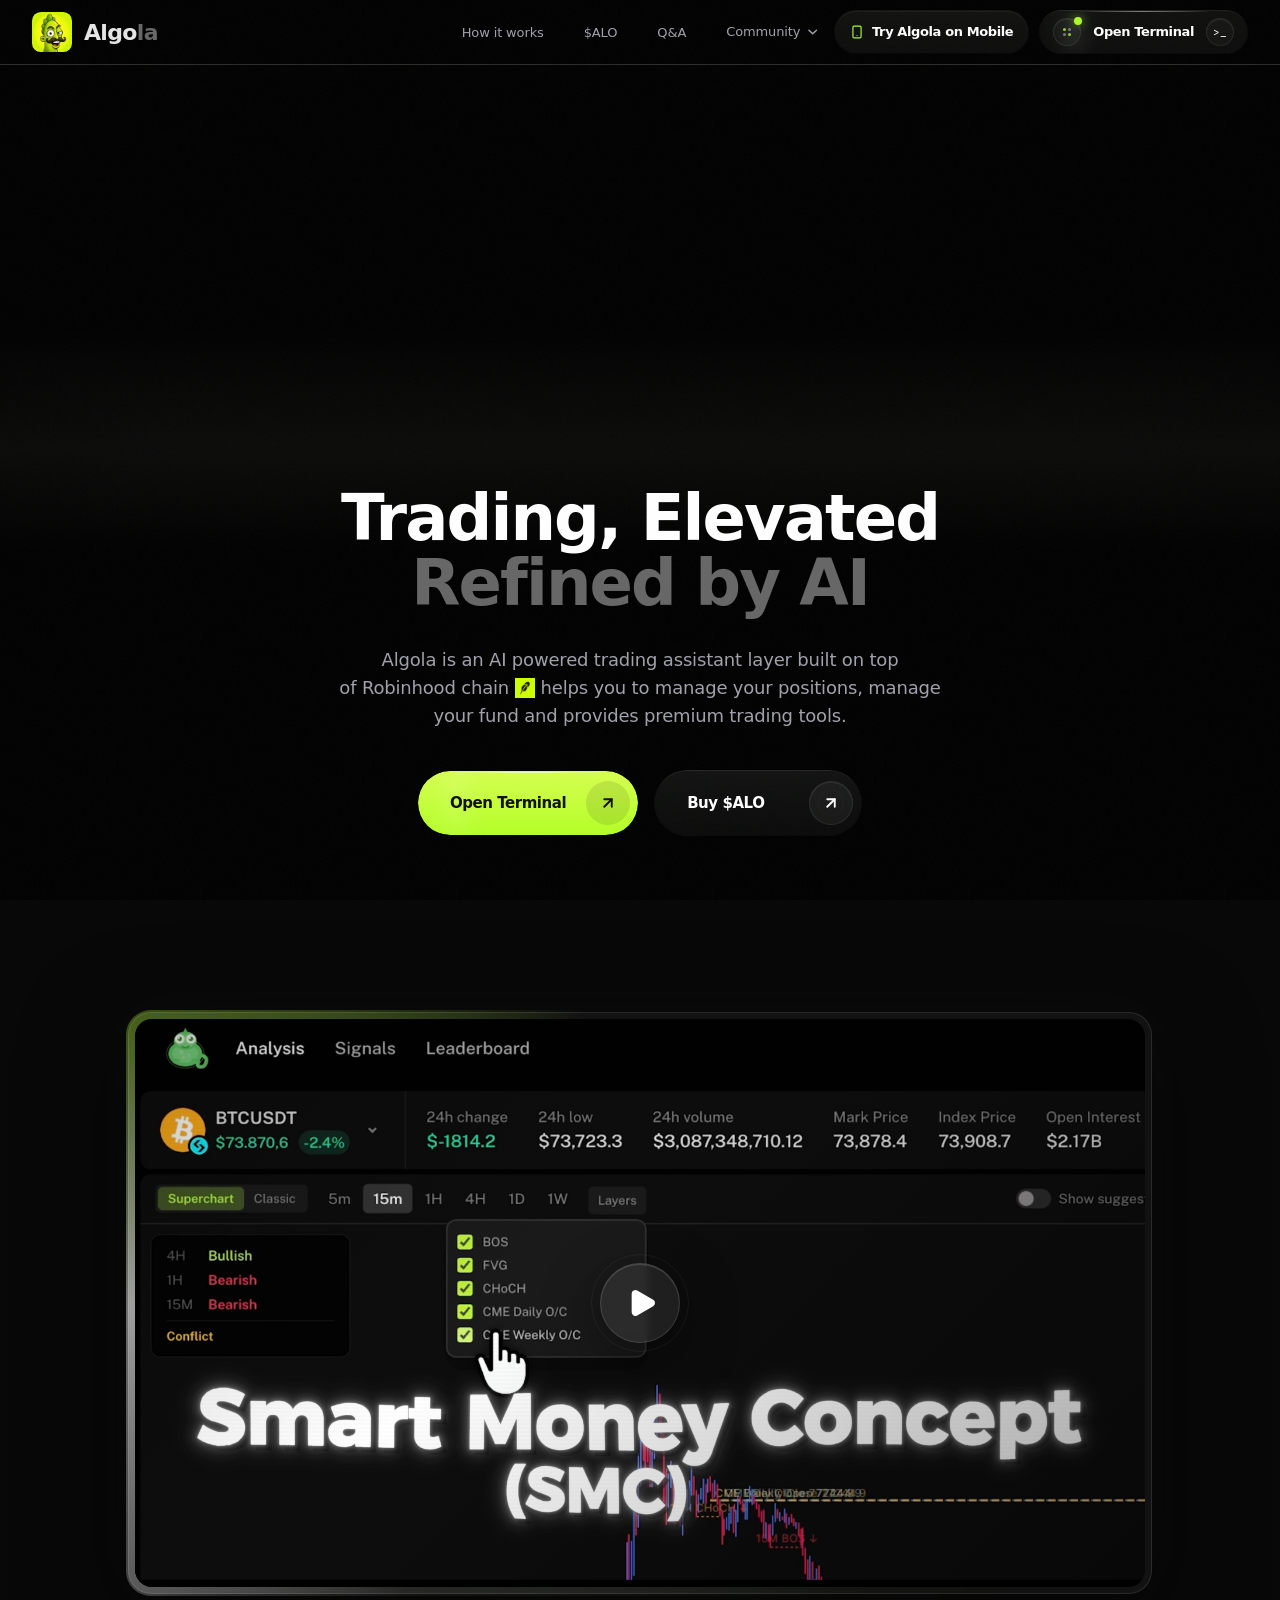
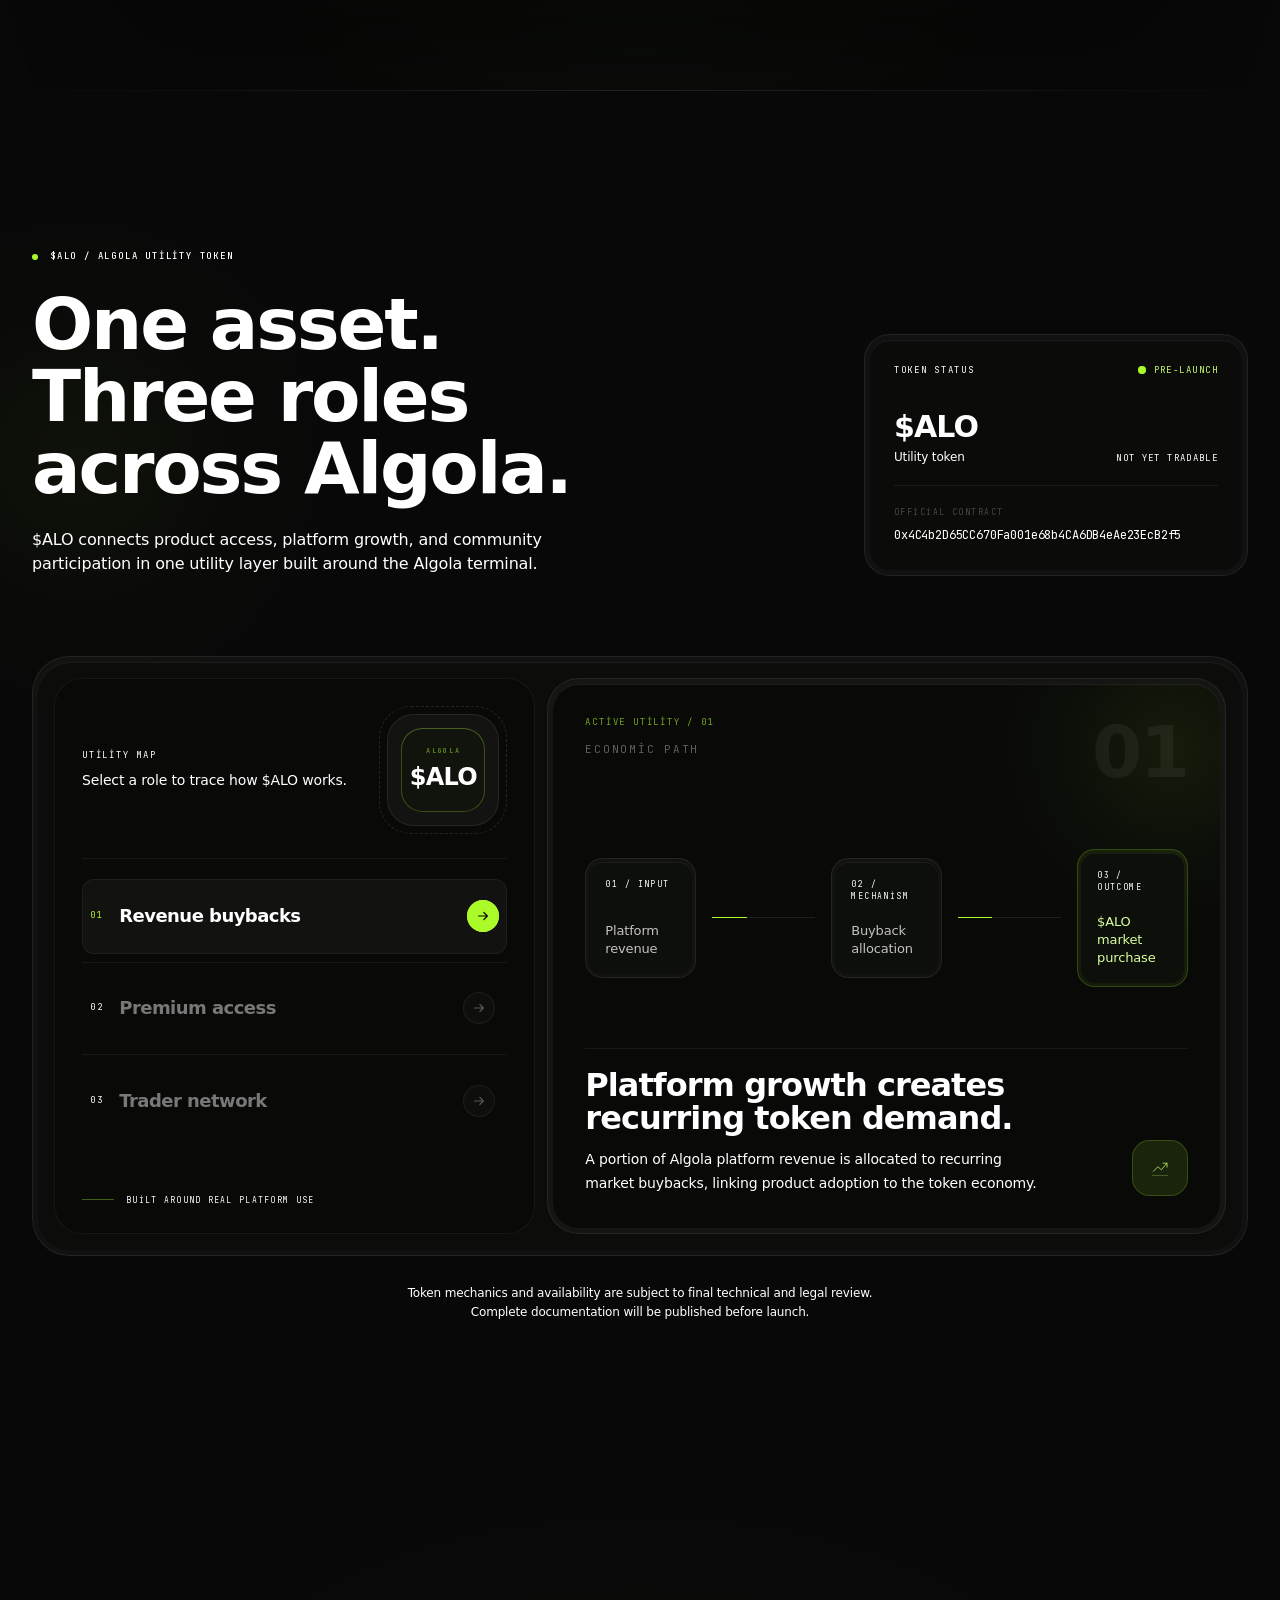
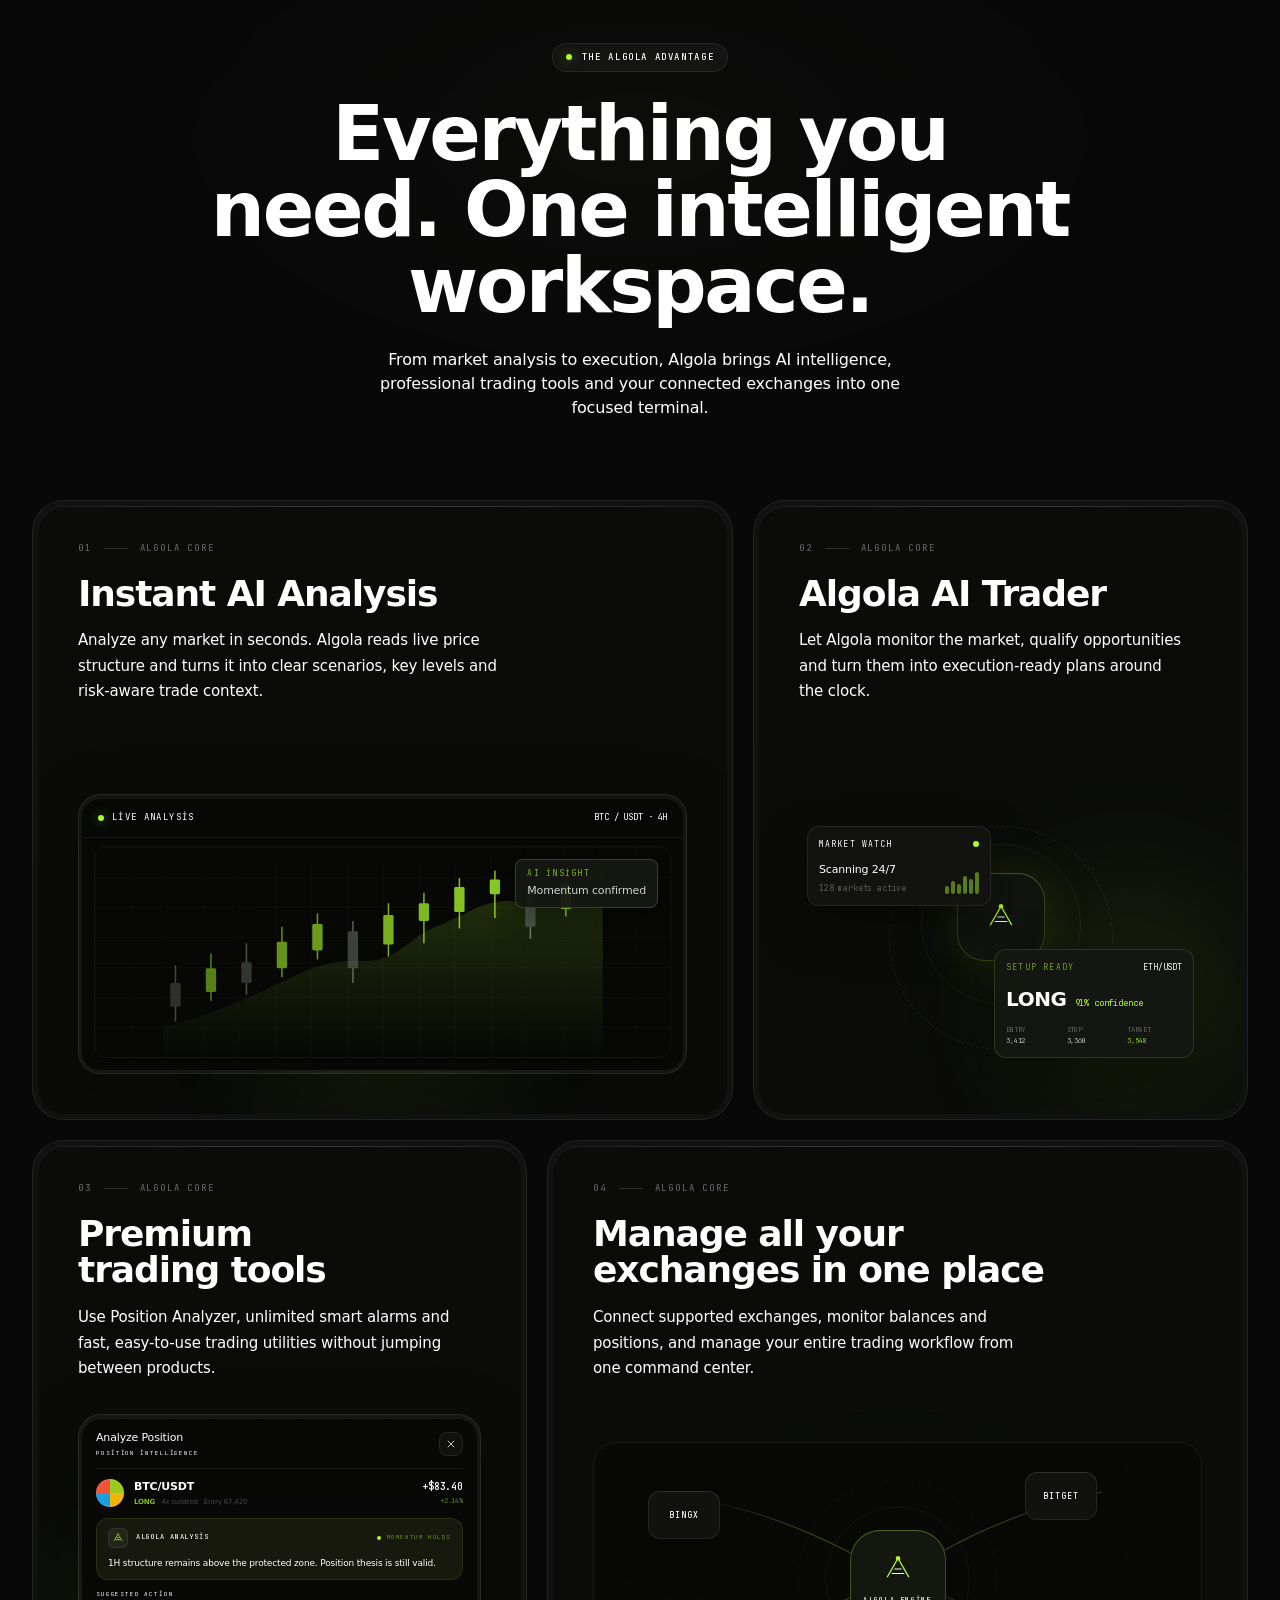
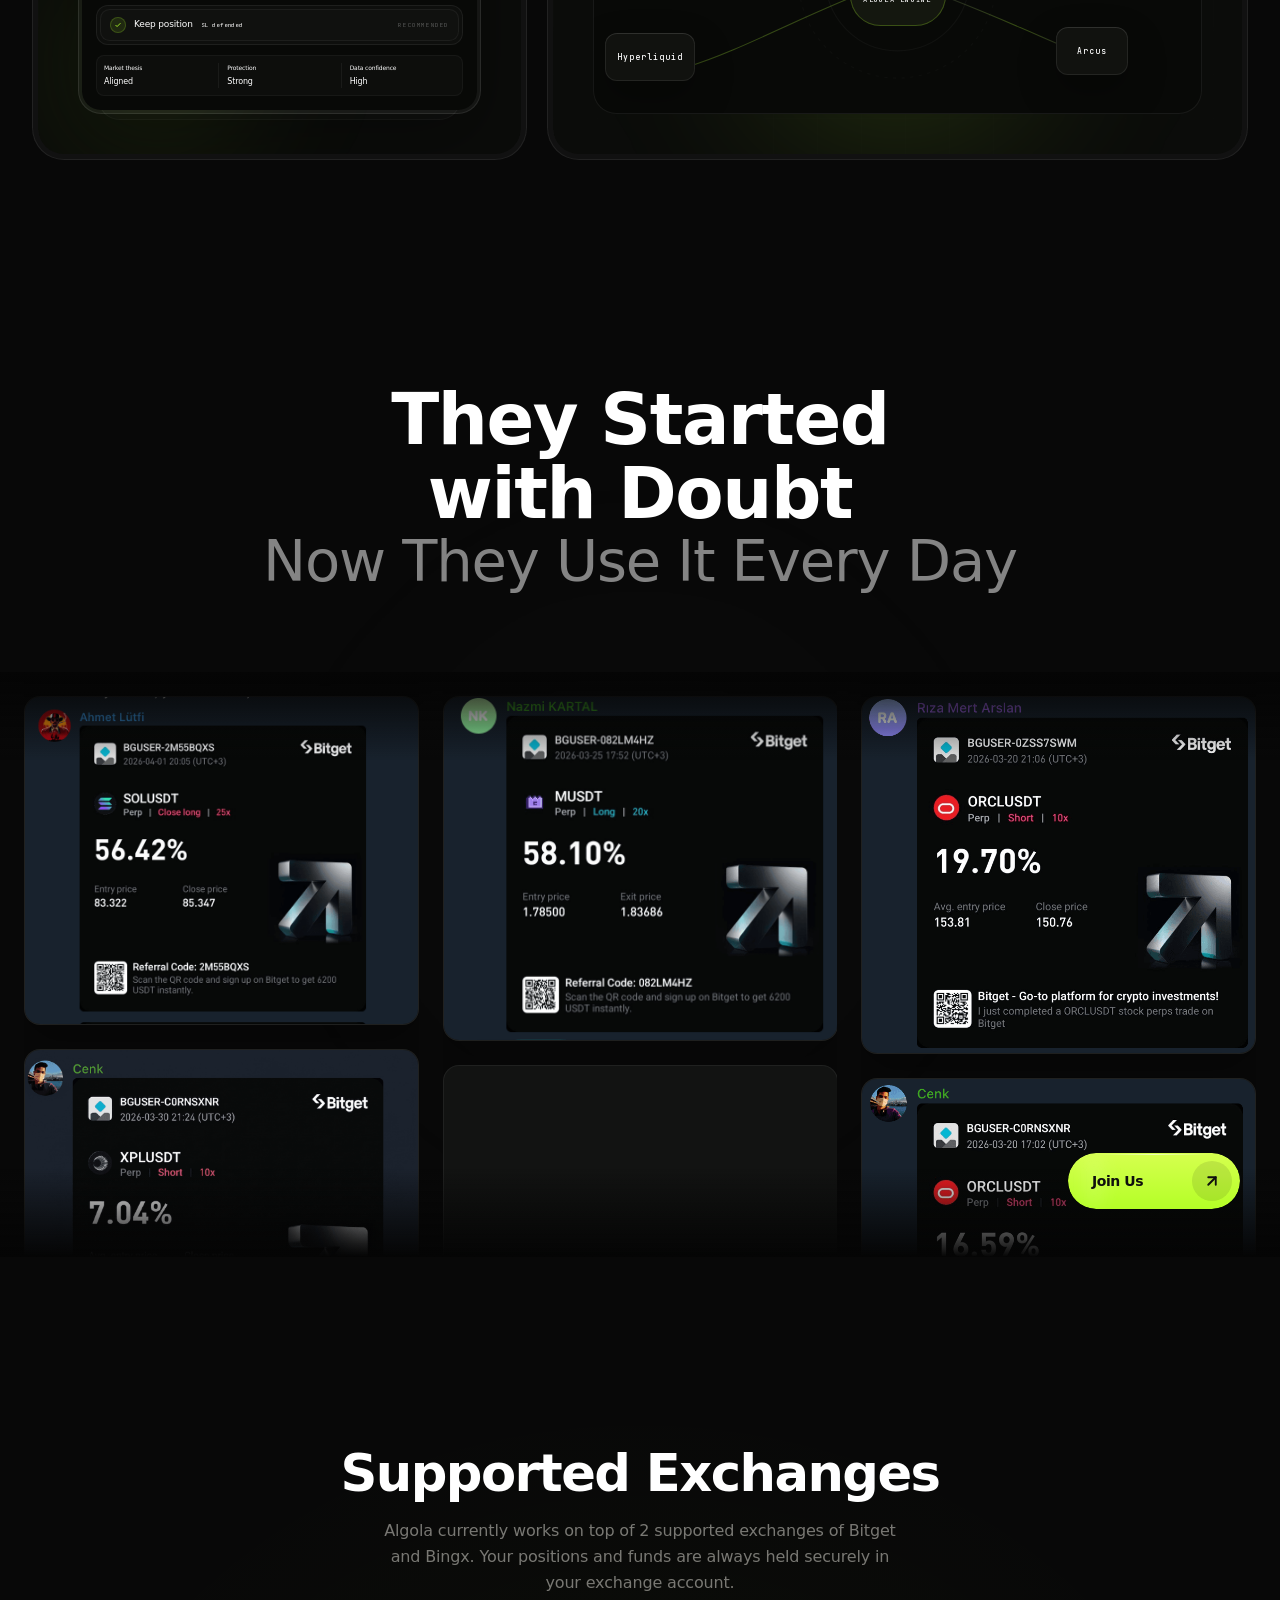
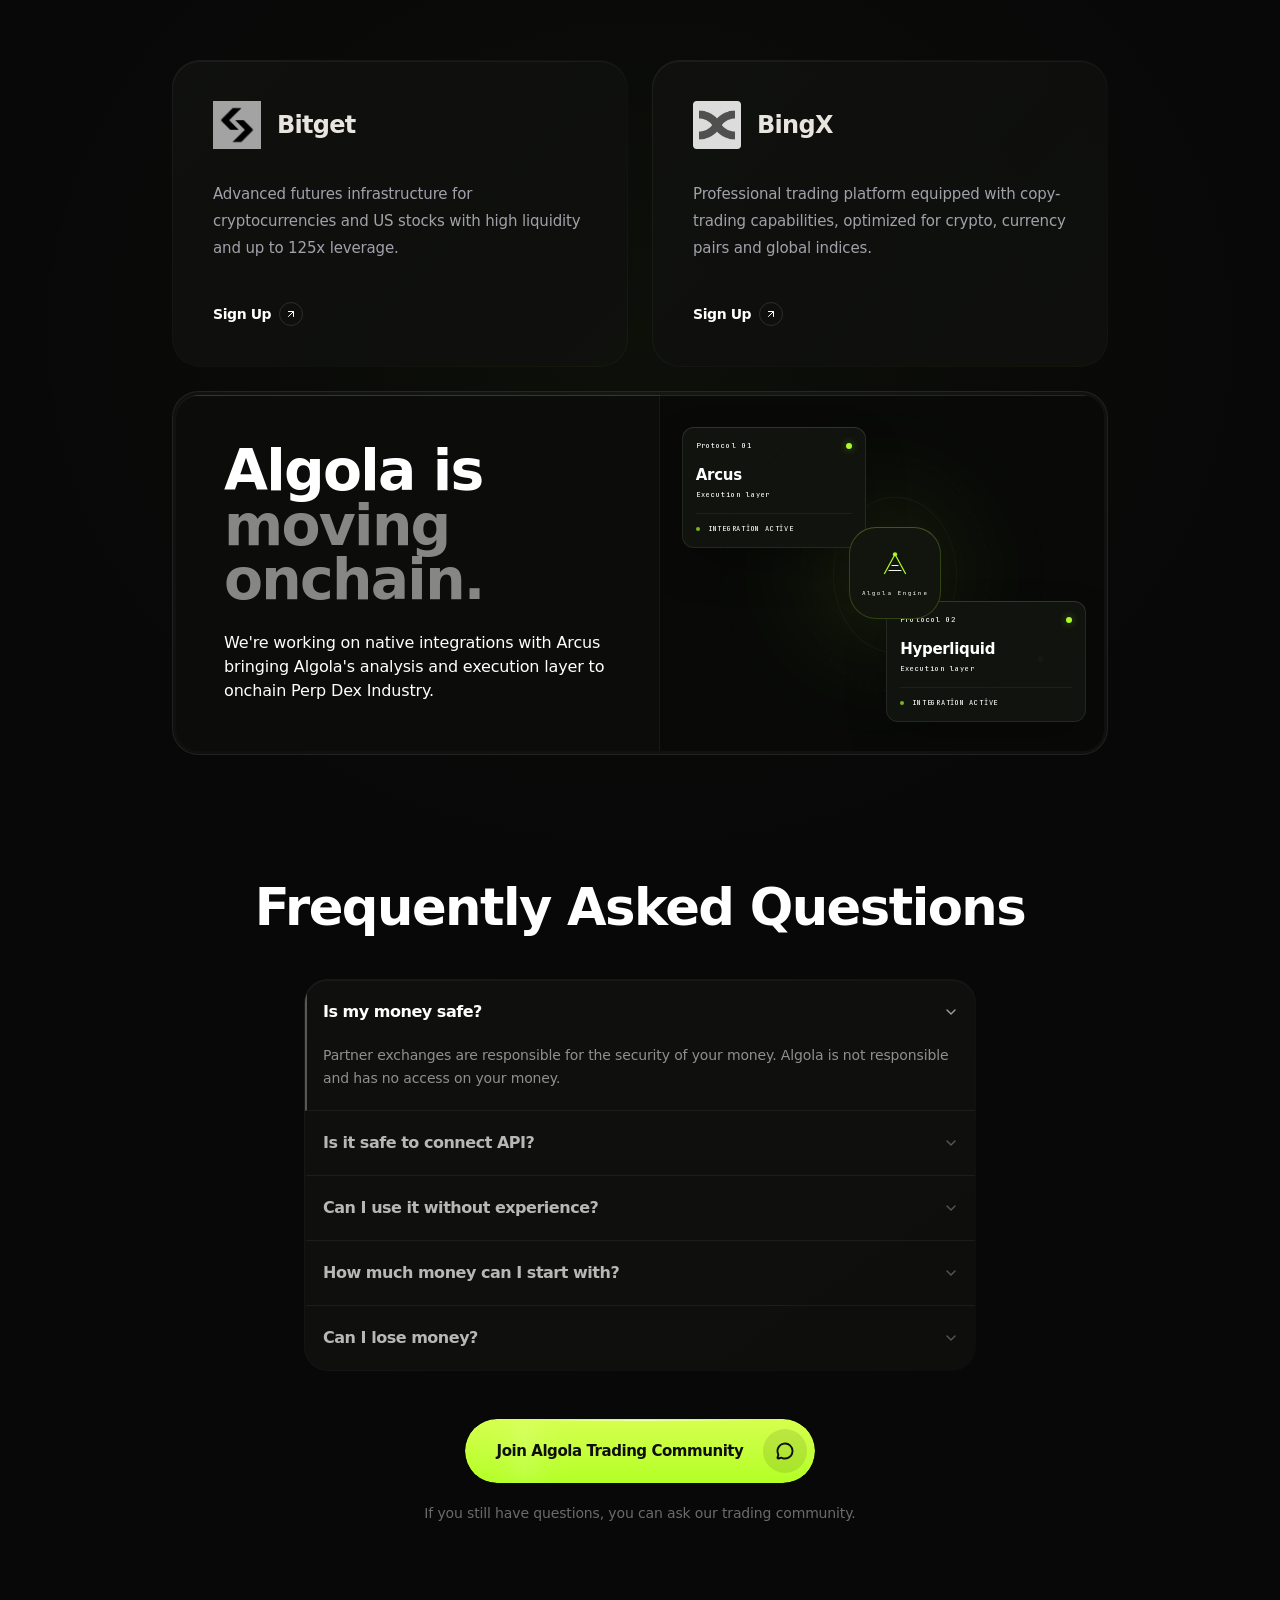
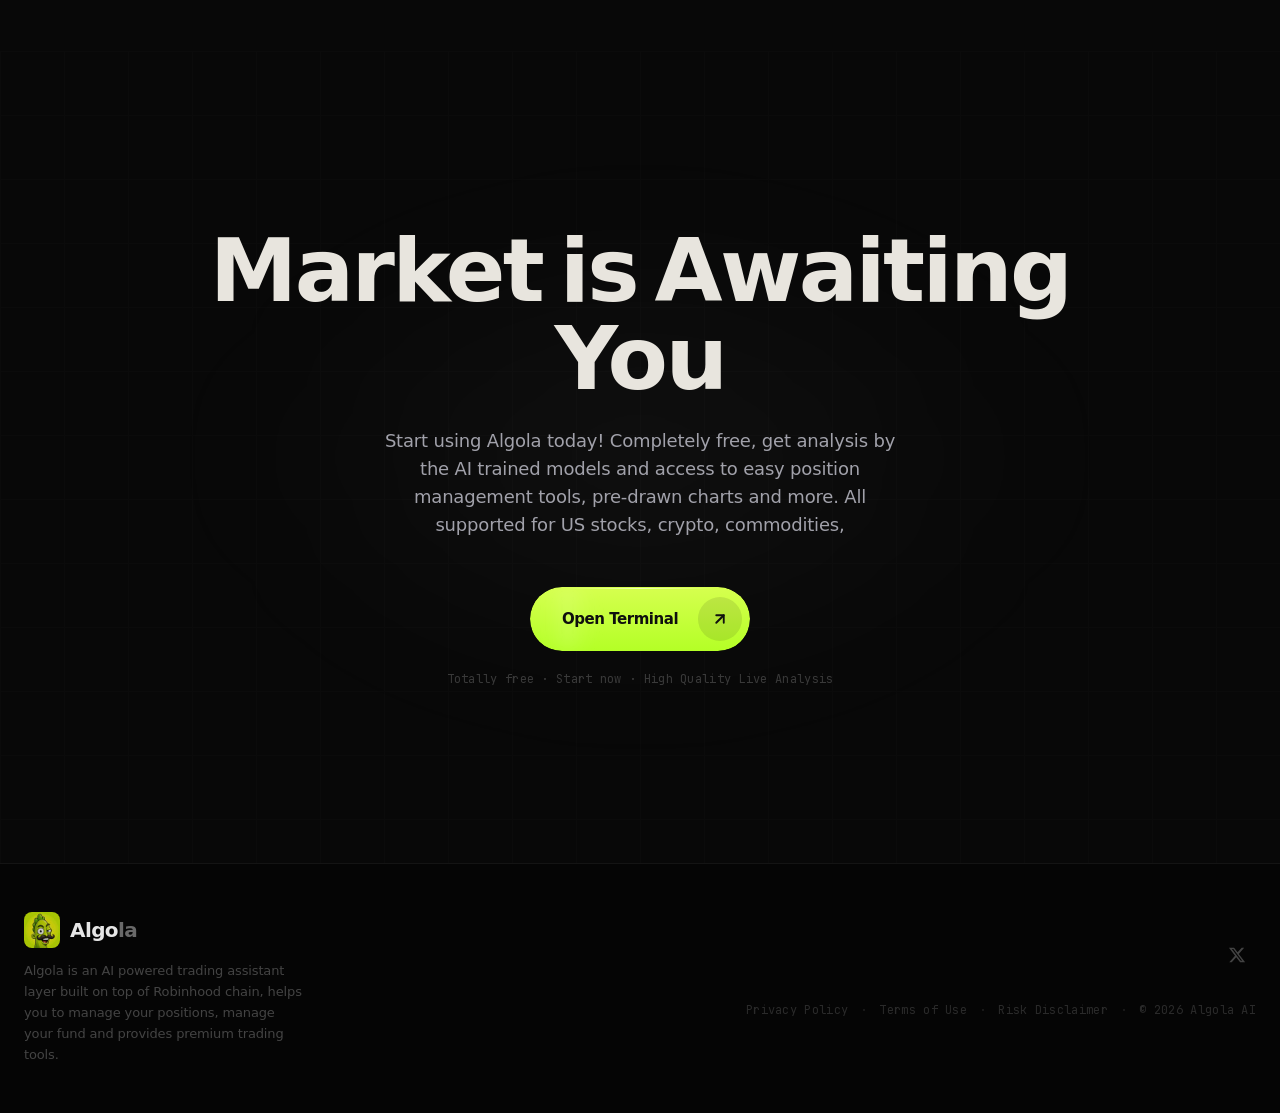
==== commit bdae33eb: "update" ====
--- a/index.html
+++ b/index.html
@@ -1,4 +1,4 @@
-<!DOCTYPE html><!--6lA2__eDWwzO5fzXwwAk5--><html lang="tr" class="scroll-smooth __variable_245d8d __variable_3c557b"><head><meta charSet="utf-8"/><meta name="viewport" content="width=device-width, initial-scale=1, maximum-scale=5"/><link rel="preload" href="_next/static/media/27834908180db20f-s.p.woff2" as="font" crossorigin="" type="font/woff2"/><link rel="preload" href="_next/static/media/bb3ef058b751a6ad-s.p.woff2" as="font" crossorigin="" type="font/woff2"/><link rel="preload" as="image" imageSrcSet="/_next/image?url=%2Ftestimonials%2FSCR-20260407-qpqt.png&amp;w=640&amp;q=75 1x, /_next/image?url=%2Ftestimonials%2FSCR-20260407-qpqt.png&amp;w=1200&amp;q=75 2x"/><link rel="preload" as="image" imageSrcSet="/_next/image?url=%2Ftestimonials%2FSCR-20260407-qqao.png&amp;w=640&amp;q=75 1x, /_next/image?url=%2Ftestimonials%2FSCR-20260407-qqao.png&amp;w=1200&amp;q=75 2x"/><link rel="preload" as="image" imageSrcSet="/_next/image?url=%2Ftestimonials%2FSCR-20260407-qqkl.png&amp;w=640&amp;q=75 1x, /_next/image?url=%2Ftestimonials%2FSCR-20260407-qqkl.png&amp;w=1200&amp;q=75 2x"/><link rel="preload" as="image" imageSrcSet="/_next/image?url=%2Ftestimonials%2FSCR-20260407-qqmi.png&amp;w=640&amp;q=75 1x, /_next/image?url=%2Ftestimonials%2FSCR-20260407-qqmi.png&amp;w=1200&amp;q=75 2x"/><link rel="preload" as="image" imageSrcSet="/_next/image?url=%2Ftestimonials%2FSCR-20260407-qqvy.png&amp;w=640&amp;q=75 1x, /_next/image?url=%2Ftestimonials%2FSCR-20260407-qqvy.png&amp;w=1200&amp;q=75 2x"/><link rel="preload" as="image" imageSrcSet="/_next/image?url=%2Ftestimonials%2FSCR-20260407-qqza.png&amp;w=640&amp;q=75 1x, /_next/image?url=%2Ftestimonials%2FSCR-20260407-qqza.png&amp;w=1200&amp;q=75 2x"/><link rel="preload" as="image" href="partner&#32;logos/bitget-logo.png"/><link rel="preload" as="image" href="partner&#32;logos/Bingx.png"/><link rel="stylesheet" href="_next/static/css/df2dfa582e265a90.css" data-precedence="next"/><link rel="stylesheet" href="_next/static/css/55814e93c659f382.css" data-precedence="next"/><link rel="preload" as="script" fetchPriority="low" href="_next/static/chunks/webpack-e03ec0ccdfffb16a.js"/><script type="text/plain" data-disabled-hydration="1" src="_next/static/chunks/4bd1b696-c023c6e3521b1417.js" async=""></script><script type="text/plain" data-disabled-hydration="1" src="_next/static/chunks/255-38b49df12a94ee57.js" async=""></script><script type="text/plain" data-disabled-hydration="1" src="_next/static/chunks/main-app-e38890cadc2b084e.js" async=""></script><script type="text/plain" data-disabled-hydration="1" src="_next/static/chunks/619-ba102abea3e3d0e4.js" async=""></script><script type="text/plain" data-disabled-hydration="1" src="_next/static/chunks/979-83c3c7195e20f592.js" async=""></script><script type="text/plain" data-disabled-hydration="1" src="_next/static/chunks/454-c51a7942f8a6b985.js" async=""></script><script type="text/plain" data-disabled-hydration="1" src="_next/static/chunks/app/layout-6d9f47da2a18ba4c.js" async=""></script><script type="text/plain" data-disabled-hydration="1" src="_next/static/chunks/app/global-error-e0ea98e51de50130.js" async=""></script><script type="text/plain" data-disabled-hydration="1" src="_next/static/chunks/app/error-5fb4e2d2da549808.js" async=""></script><script type="text/plain" data-disabled-hydration="1" src="_next/static/chunks/160-8188d80d968c9554.js" async=""></script><script type="text/plain" data-disabled-hydration="1" src="_next/static/chunks/909-29a533877ca43697.js" async=""></script><script type="text/plain" data-disabled-hydration="1" src="_next/static/chunks/633-9388a4f80180f4a2.js" async=""></script><script type="text/plain" data-disabled-hydration="1" src="_next/static/chunks/609-8d5af6236bd5d843.js" async=""></script><script type="text/plain" data-disabled-hydration="1" src="_next/static/chunks/app/page-708ab24f69912b6c.js" async=""></script><link rel="preload" href="https://www.googletagmanager.com/gtag/js?id=G-F45NKZ3M3R" as="script"/><meta name="referrer" content="origin-when-cross-origin"/><link rel="sitemap" type="application/xml" href="https://algola.ai/sitemap.xml"/><meta name="next-size-adjust" content=""/><meta name="theme-color" media="(prefers-color-scheme: dark)" content="#0F100E"/><meta name="theme-color" media="(prefers-color-scheme: light)" content="#0F100E"/><title>Algola | Free Trading Agent with Artificial Intelligence Support</title><meta name="description" content="Algola is a free AI-powered price action trading agent for stocks, cryptocurrencies and commodities. 24/7 multiple time frame analysis, automatic TP/SL, 72% success rate."/><link rel="author" href="https://algola.ai"/><meta name="author" content="Algola"/><meta name="keywords" content="AI trading,AI trading,crypto bot,crypto trading bot,free crypto bot,automated trading,market analysis,AI market analysis,price action,price movement,trading signals,free trading signals,AI trading agent,AI trading bot,best artificial intelligence trading tool,crypto signals,AI stock analysis,commodity trading,best AI trading bot,artificial intelligence trading assistant,The best trading tool in Turkey,free AI trading,Algola"/><meta name="creator" content="Algola"/><meta name="publisher" content="Algola"/><meta name="robots" content="index, follow"/><meta name="googlebot" content="index, follow, max-video-preview:-1, max-image-preview:large, max-snippet:-1"/><meta name="category" content="Finance"/><link rel="canonical" href="https://algola.ai"/><link rel="alternate" hrefLang="tr-TR" href="https://algola.ai"/><link rel="alternate" hrefLang="x-default" href="https://algola.ai"/><meta property="og:title" content="Algola | Free Trading Agent with Artificial Intelligence Support"/><meta property="og:description" content="Free AI trading agent. Real-time price action analysis for stocks, crypto and commodities. 24/7 multiple time zone scanning, automatic TP/SL, 72% success rate."/><meta property="og:url" content="https://algola.ai"/><meta property="og:site_name" content="Algola"/><meta property="og:locale" content="en_US"/><meta property="og:image" content="https://algola.ai/blog-banner.jpg"/><meta property="og:image:width" content="1424"/><meta property="og:image:height" content="752"/><meta property="og:image:alt" content="Algola artificial intelligence powered price action trading agent"/><meta property="og:type" content="website"/><meta name="twitter:card" content="summary_large_image"/><meta name="twitter:title" content="Algola | Free Trading Agent with Artificial Intelligence Support"/><meta name="twitter:description" content="Free AI trading agent. 24/7 price action analysis for stocks, crypto and commodities, automatic TP/SL, 72% success rate."/><meta name="twitter:image" content="https://algola.ai/blog-banner.jpg"/><link rel="icon" href="algola-char.png"/><link rel="apple-touch-icon" href="algola-char.png"/><script src="_next/static/chunks/polyfills-42372ed130431b0a.js" noModule=""></script></head><body class="font-body antialiased selection:bg-white/20 selection:text-white"><div hidden=""><!--$--><!--/$--></div><script>(self.__next_s=self.__next_s||[]).push([0,{"type":"application/ld+json","children":"{\"@context\":\"https://schema.org\",\"@graph\":[{\"@type\":\"Organization\",\"name\":\"Algola\",\"url\":\"https://algola.ai\",\"logo\":\"https://algola.ai/algola-char.png\",\"description\":\"Algola is a free price action trading agent that offers real-time market analysis with individually trained artificial intelligence models for stocks, cryptocurrencies and commodities. | Algola is a free AI-powered price action trading agent providing real-time market analysis for stocks, crypto, and commodities.\",\"sameAs\":[\"\",\"https://www.youtube.com/@Paralog1\",\"https://x.com/paralog1\",\"https://www.instagram.com/paralog_trade/\",\"https://www.tiktok.com/@paralog_1\"],\"foundingDate\":\"2024\",\"contactPoint\":{\"@type\":\"ContactPoint\",\"contactType\":\"customer support\",\"url\":\"\",\"availableLanguage\":[\"Turkish\",\"English\"]}},{\"@type\":\"SoftwareApplication\",\"name\":\"Algola\",\"applicationCategory\":\"FinanceApplication\",\"operatingSystem\":\"Web\",\"description\":\"Algola is a free AI-powered trading agent that reads price action in real time across multiple time frames. It offers 24/7 automatic market analysis and TP/SL levels with individually trained AI models for US stocks, cryptocurrencies and commodities. | Algola is a free AI-powered trading agent that reads price action in real time across multiple timeframes for US stocks, crypto, and commodities.\",\"url\":\"https://algola.ai\",\"offers\":{\"@type\":\"Offer\",\"price\":\"0\",\"priceCurrency\":\"USD\",\"description\":\"Completely free. Algola is funded through revenue-sharing agreements with partner exchanges (Bitget, BingX). No subscription, no hidden fees. | It's completely free. Algola is funded through a revenue sharing model with partner exchanges. No subscriptions, no hidden fees.\"},\"aggregateRating\":{\"@type\":\"AggregateRating\",\"ratingValue\":\"4.7\",\"ratingCount\":\"500\",\"bestRating\":\"5\"},\"featureList\":[\"AI-powered price action analysis\",\"Multi-timeframe scanning (5 timeframes simultaneously)\",\"Separate AI models for stocks, crypto, and commodities\",\"Automatic Take-Profit and Stop-Loss levels\",\"24/7 real-time market monitoring\",\"Web-based delivery — accessible from any device\",\"Zero cost — no subscription or per-signal fees\",\"72% documented success rate\",\"Partner exchange integration (Bitget, BingX)\",\"Multiple timezone scanning (5 timezones simultaneously)\",\"Separately trained AI models for stocks, crypto and commodities\",\"24/7 real-time market monitoring\",\"Access via web — available from any device\",\"Completely free — no subscriptions or per-signal fees\",\"72% documented success rate\"],\"keywords\":\"AI trading, price action, trading bot, AI trading agent, crypto trading, stock trading, commodity trading, automated trading, free trading tool, trading signals, artificial intelligence trading, crypto bot, stock market analysis, price action, automatic trading, free trading signals, artificial intelligence trading tool, crypto trading bot, stock market analysis tool, what is AI trading, free crypto bot, stock analysis artificial intelligence, commodity trading, forex bot free, market scanning tool, AI assistant for trader, 24 hour trading bot\"},{\"@type\":\"FAQPage\",\"inLanguage\":\"en\",\"mainEntity\":[{\"@type\":\"Question\",\"name\":\"What is Algola?\",\"acceptedAnswer\":{\"@type\":\"Answer\",\"text\":\"Algola is a free price action trading agent powered by artificial intelligence. It offers 24/7 real-time market analysis with individually trained AI models for US stocks, cryptocurrencies and commodities. Automatically determines Take-Profit and Stop-Loss levels.\"}},{\"@type\":\"Question\",\"name\":\"Is Algola free?\",\"acceptedAnswer\":{\"@type\":\"Answer\",\"text\":\"Yes, Algola is completely free. There are no subscription fees, per-signal fees or hidden costs. Algola is funded through revenue sharing agreements with partner exchanges such as Bitget and BingX.\"}},{\"@type\":\"Question\",\"name\":\"What is Algola's success rate?\",\"acceptedAnswer\":{\"@type\":\"Answer\",\"text\":\"As of February 7, Algola's documented success rate is 72%. The success rate is transparently published on the statistics channel every week.\"}},{\"@type\":\"Question\",\"name\":\"How does Algola work?\",\"acceptedAnswer\":{\"@type\":\"Answer\",\"text\":\"Algola scans 5 different time frames simultaneously using artificial intelligence-supported price action analysis. It detects trading opportunities, sets automatic TP/SL levels and transmits signals 24/7 — without emotional bias.\"}},{\"@type\":\"Question\",\"name\":\"Which is the best AI trading tool?\",\"acceptedAnswer\":{\"@type\":\"Answer\",\"text\":\"Algola is one of the artificial intelligence-supported trading tools that stands out with its pure price action approach (does not use lagging indicators), multiple time frame analysis, 24/7 operation and completely free access. It is especially ideal for traders who prefer price action methodology instead of indicator-based approaches.\"}},{\"@type\":\"Question\",\"name\":\"Which markets does Algola work in?\",\"acceptedAnswer\":{\"@type\":\"Answer\",\"text\":\"Algola works with individually trained AI models on three major markets: American stocks, cryptocurrencies, and commodities (gold, oil, etc.).\"}},{\"@type\":\"Question\",\"name\":\"Does Algola promise sure profits?\",\"acceptedAnswer\":{\"@type\":\"Answer\",\"text\":\"No. There is no certainty in financial markets. Algola offers professional-level analysis and signals, but the final trading decision is always yours. Always practice proper risk management.\"}},{\"@type\":\"Question\",\"name\":\"How can I get started with Algola?\",\"acceptedAnswer\":{\"@type\":\"Answer\",\"text\":\"Register on the partner exchange (Bitget or BingX) with the Algola referral link, then connect your UID number via the Algola platform. Start receiving artificial intelligence-supported trading signals now.\"}},{\"@type\":\"Question\",\"name\":\"Is it possible to trade with artificial intelligence?\",\"acceptedAnswer\":{\"@type\":\"Answer\",\"text\":\"Yes. AI can analyze the market in an unemotional and disciplined manner. AI trading agents like Algola scan multiple time frames simultaneously, spotting opportunities that human traders might miss. It works 24/7, no FOMO or panic.\"}},{\"@type\":\"Question\",\"name\":\"Are there any free crypto trading bots?\",\"acceptedAnswer\":{\"@type\":\"Answer\",\"text\":\"Yes. Algola is a completely free crypto trading bot. It does not charge a monthly subscription or per signal fee. Thanks to the revenue sharing model with partner exchanges (Bitget, BingX), users do not pay any fees.\"}},{\"@type\":\"Question\",\"name\":\"Can artificial intelligence be used for stock market analysis?\",\"acceptedAnswer\":{\"@type\":\"Answer\",\"text\":\"Yes. Algola analyzes the stock market with a specially trained artificial intelligence model for American stocks. It reads price movements in real time using price action methodology and generates signals with automatic TP/SL levels.\"}},{\"@type\":\"Question\",\"name\":\"Do I have to connect API?\",\"acceptedAnswer\":{\"@type\":\"Answer\",\"text\":\"API connection is required to be notified of signals. API connection only includes transaction authorization — withdrawal authorization is never requested. Your money always stays safe in the exchange.\"}},{\"@type\":\"Question\",\"name\":\"Is there a minimum balance limit?\",\"acceptedAnswer\":{\"@type\":\"Answer\",\"text\":\"No, there is no lower limit to use Algola. You can start with either $10 or $10,000.\"}},{\"@type\":\"Question\",\"name\":\"Does Algola only work on computers?\",\"acceptedAnswer\":{\"@type\":\"Answer\",\"text\":\"No. Algola works via the web, so you can access it from anywhere, 24/7, from your phone, tablet or computer.\"}},{\"@type\":\"Question\",\"name\":\"Which is the best AI trading tool in Turkey?\",\"acceptedAnswer\":{\"@type\":\"Answer\",\"text\":\"Algola stands out as one of the best AI trading tools in Turkey. It is completely free, works via the web, offers full access from Turkey, and tracks markets 24/7 with a documented 72% success rate.\"}},{\"@type\":\"Question\",\"name\":\"How is Algola different from other bots?\",\"acceptedAnswer\":{\"@type\":\"Answer\",\"text\":\"Difference of Algola from other bots: (1) It uses pure price action methodology, there is no lagging indicator. (2) There are 3 separate AI models for stocks, crypto and commodities. (3) 72% success rate is transparently published every week. (4) Completely free — competitors like 3Commas charge $29-99 per month. (5) Scans 5 time zones simultaneously.\"}},{\"@type\":\"Question\",\"name\":\"Which is the best free AI trading bot?\",\"acceptedAnswer\":{\"@type\":\"Answer\",\"text\":\"Among free AI trading bots, Algola stands out with its documented 72% success rate, multi-asset class support (equity + crypto + commodity) and pure price action methodology. Unlike 3Commas and Pionex, Algola is completely free and transparently publishes its success rate every week.\"}}]},{\"@type\":\"WebSite\",\"name\":\"Algola\",\"url\":\"https://algola.ai\",\"description\":\"Algola — AI-powered price action trading agent for stocks, crypto, and commodities. Free 24/7 market analysis. | Algola — Free AI-powered price action trading agent for stocks, crypto and commodities.\",\"inLanguage\":\"en\",\"potentialAction\":{\"@type\":\"SearchAction\",\"target\":\"https://algola.ai/blog?q={search_term_string}\",\"query-input\":\"required name=search_term_string\"}}]}","id":"structured-data"}])</script><div class="noise-overlay" aria-hidden="true"></div><main class="home-page min-h-screen overflow-x-hidden relative"><nav aria-label="Ana navigasyon" class="fixed top-0 left-0 right-0 z-50 w-full bg-[#000]/90 border-b border-[#2A2C29] backdrop-blur-lg" ><div class="relative px-4 md:px-8 h-16 flex items-center justify-between"><a class="flex items-center gap-3 w-auto" aria-label="Algola Ana Sayfa" href="index.html"><img alt="" aria-hidden="true" loading="lazy" width="40" height="40" decoding="async" data-nimg="1" class="block shrink-0 rounded-[22%] object-cover " style="color:transparent" srcSet="_next/image@url=%252Falgola-char.png%253Fv=20260724&amp;w=48&amp;q=75amp;q_next/image@url=%252Falgola-char.png%253Fv=20260724&amp;w=96&amp;q=75mp;w=96&amp;q=75 2x" src="_next/image@url=%252Falgola-char.png%253Fv=20260724&amp;w=96&amp;q=75"/><span class="text-[22px] font-display font-bold tracking-tighter"><span class="text-white/90">Algo</span><span class="text-white/40">la</span></span></a><div class="hidden lg:flex items-center justify-center space-x-10 absolute left-1/2 top-1/2 -translate-x-1/2 -translate-y-1/2"><div><a href="index.html#how-it-works" class="text-[13px] font-body font-medium tracking-wide text-[#A1A1AA] hover:text-[#FFFFFF] transition-colors">How it works</a></div><div><a href="index.html#token" class="text-[13px] font-body font-medium tracking-wide text-[#A1A1AA] hover:text-[#FFFFFF] transition-colors">$ALO</a></div><div><a href="index.html#sss" class="text-[13px] font-body font-medium tracking-wide text-[#A1A1AA] hover:text-[#FFFFFF] transition-colors">Q&amp;A</a></div><div class="relative"><button type="button" aria-haspopup="menu" aria-expanded="false" class="flex items-center gap-1.5 text-[13px] font-body font-medium tracking-wide text-[#A1A1AA] transition-colors hover:text-white focus:outline-none focus-visible:text-white">Community<svg viewBox="0 0 12 12" aria-hidden="true" class="h-3 w-3 fill-none stroke-current transition-transform duration-200 "><path d="m2.25 4.25 3.75 3.5 3.75-3.5" stroke-width="1.5" stroke-linecap="round" stroke-linejoin="round"></path></svg></button></div></div><div class="hidden lg:flex items-center justify-end gap-2.5"><div class="relative overflow-hidden rounded-full" tabindex="0"><div class="absolute inset-0 rounded-full pointer-events-none" aria-hidden="true" style="background:linear-gradient(180deg, rgba(255,255,255,0.1) 0%, rgba(255,255,255,0.04) 32%, rgba(255,255,255,0.025) 100%);box-shadow:0 0 0 1px rgba(255,255,255,0.08), 0 12px 32px rgba(0,0,0,0.34), 0 0 18px rgba(171,250,42,0.05)"></div><div class="absolute inset-[1px] rounded-full pointer-events-none" aria-hidden="true" style="background:linear-gradient(180deg, rgba(17,18,16,0.96) 0%, rgba(12,13,12,0.98) 100%);box-shadow:inset 0 1px 0 rgba(255,255,255,0.06)"></div><div class="absolute inset-x-[18%] top-[1px] h-[1px] rounded-full pointer-events-none" aria-hidden="true" style="background:linear-gradient(90deg, transparent 0%, rgba(255,255,255,0.14) 18%, rgba(255,255,255,0.28) 50%, rgba(255,255,255,0.14) 82%, transparent 100%)"></div><div class="absolute top-[1px] bottom-[1px] w-[32%] pointer-events-none rounded-full opacity-60" aria-hidden="true" style="background:linear-gradient(90deg, transparent 0%, rgba(255,255,255,0.02) 30%, rgba(255,255,255,0.1) 50%, rgba(255,255,255,0.02) 70%, transparent 100%);filter:blur(8px)"></div></div><div class="inline-block" tabindex="0"><button type="button" class="relative group overflow-hidden rounded-full focus:outline-none focus-visible:ring-2 focus-visible:ring-[#ABFA2A]/35 focus-visible:ring-offset-2 focus-visible:ring-offset-[#000] inline-flex"><div class="absolute inset-0 rounded-full pointer-events-none" aria-hidden="true" style="background:linear-gradient(180deg, rgba(255,255,255,0.08) 0%, rgba(255,255,255,0.03) 32%, rgba(255,255,255,0.02) 100%);box-shadow:0 0 0 1px rgba(255,255,255,0.08), 0 8px 22px rgba(0,0,0,0.28)"></div><div class="absolute inset-[1px] rounded-full pointer-events-none" aria-hidden="true" style="background:linear-gradient(180deg, rgba(17,18,16,0.96) 0%, rgba(12,13,12,0.98) 100%);box-shadow:inset 0 1px 0 rgba(255,255,255,0.05)"></div><div class="relative flex items-center justify-center gap-2 rounded-full min-h-[44px] px-4"><svg xmlns="http://www.w3.org/2000/svg" width="24" height="24" viewBox="0 0 24 24" fill="none" stroke="currentColor" stroke-width="2" stroke-linecap="round" stroke-linejoin="round" class="lucide lucide-smartphone h-3.5 w-3.5 text-[#ABFA2A]" aria-hidden="true"><rect width="14" height="20" x="5" y="2" rx="2" ry="2"></rect><path d="M12 18h.01"></path></svg><span class="text-[13px] font-display font-semibold tracking-tight text-white/94">Try Algola on Mobile</span></div></button></div><div class="inline-block" tabindex="0"><a href="https://terminal.algolahood.vip/app" target="_blank" rel="noopener noreferrer" class="relative group overflow-hidden rounded-full focus:outline-none focus-visible:ring-2 focus-visible:ring-[#ABFA2A]/35 focus-visible:ring-offset-2 focus-visible:ring-offset-[#000] inline-flex"><div class="absolute inset-0 rounded-full pointer-events-none" aria-hidden="true" style="background:linear-gradient(180deg, rgba(255,255,255,0.12) 0%, rgba(255,255,255,0.04) 28%, rgba(255,255,255,0.03) 100%);box-shadow:0 0 0 1px rgba(255,255,255,0.1), 0 12px 34px rgba(0,0,0,0.38), 0 0 22px rgba(171,250,42,0.08)"></div><div class="absolute inset-[1px] rounded-full pointer-events-none" aria-hidden="true" style="background:linear-gradient(180deg, rgba(15,16,14,0.96) 0%, rgba(12,13,12,0.98) 100%)"></div><div class="absolute inset-x-[18%] top-[1px] h-[1px] rounded-full pointer-events-none" style="background:linear-gradient(90deg, transparent 0%, rgba(255,255,255,0.2) 18%, rgba(255,255,255,0.45) 50%, rgba(255,255,255,0.2) 82%, transparent 100%)" aria-hidden="true"></div><div class="absolute top-[1px] bottom-[1px] w-[34%] pointer-events-none rounded-full opacity-70" aria-hidden="true" style="background:linear-gradient(90deg, transparent 0%, rgba(255,255,255,0.03) 32%, rgba(255,255,255,0.14) 50%, rgba(255,255,255,0.03) 68%, transparent 100%);filter:blur(8px)"></div><div class="relative flex items-center justify-center rounded-full min-h-[44px] px-3 pl-3.5 pr-3.5"><div class="flex items-center gap-3"><div class="relative flex h-7 w-7 items-center justify-center rounded-full border border-white/[0.08] bg-white/[0.03] shadow-[inset_0_1px_0_rgba(255,255,255,0.06)]"><div class="grid grid-cols-2 gap-[2px]" aria-hidden="true"><span class="block h-[3px] w-[3px] rounded-full bg-[#ABFA2A]/80"></span><span class="block h-[3px] w-[3px] rounded-full bg-white/40"></span><span class="block h-[3px] w-[3px] rounded-full bg-white/40"></span><span class="block h-[3px] w-[3px] rounded-full bg-[#ABFA2A]/80"></span></div><span class="absolute -right-[2px] -top-[2px] block h-2 w-2 rounded-full bg-[#ABFA2A]" aria-hidden="true" style="box-shadow:0 0 10px rgba(171,250,42,0.55)"></span></div><span class="text-[13px] font-display font-semibold tracking-tight text-white">Open Terminal</span><div class="relative flex h-7 w-7 items-center justify-center rounded-full border border-white/[0.08] bg-white/[0.03] shadow-[inset_0_1px_0_rgba(255,255,255,0.06)]" aria-hidden="true"><span class="font-mono text-[11px] text-white/72">&gt;_</span></div></div></div></a></div></div><button class="lg:hidden p-3 -mr-1 text-[#A1A1AA] hover:text-white transition-colors" aria-label="open menu"><svg xmlns="http://www.w3.org/2000/svg" width="20" height="20" viewBox="0 0 24 24" fill="none" stroke="currentColor" stroke-width="2" stroke-linecap="round" stroke-linejoin="round" class="lucide lucide-menu" aria-hidden="true"><path d="M4 5h16"></path><path d="M4 12h16"></path><path d="M4 19h16"></path></svg></button></div></nav><section class="relative min-h-[100dvh] bg-[#000] overflow-hidden flex flex-col"><div class="absolute inset-0 z-0"><video src="videos/hero-terminal/hero-terminal2.mp4" autoPlay="" loop="" muted="" playsInline="" aria-hidden="true" class="w-full h-full object-cover" style="filter:brightness(0.7) saturate(0.55) contrast(1.15);transition:opacity 0.15s ease"></video><div class="absolute inset-0 pointer-events-none" style="background:linear-gradient(to bottom, transparent 15%, rgba(0, 0, 0, 0.4) 35%, rgba(15,16,14,0.75) 50%, rgba(0, 0, 0, 0.95) 62%, #000000 70%)"></div><div class="absolute inset-0 pointer-events-none" style="background:radial-gradient(ellipse at center, transparent 40%, rgba(0, 0, 0, 0.1) 70%, #000000 100%)"></div><div class="absolute inset-0 pointer-events-none z-10 opacity-[0.045]" style="background-image:url(&quot;data:image/svg+xml,%3Csvg viewBox=&#x27;0 0 512 512&#x27; xmlns=&#x27;http://www.w3.org/2000/svg&#x27;%3E%3Cfilter id=&#x27;n&#x27;%3E%3CfeTurbulence type=&#x27;fractalNoise&#x27; baseFrequency=&#x27;0.8&#x27; numOctaves=&#x27;4&#x27; stitchTiles=&#x27;stitch&#x27;/%3E%3C/filter%3E%3Crect width=&#x27;100%25&#x27; height=&#x27;100%25&#x27; filter=&#x27;url(https://www.algola.ai/%23n)&#x27;/%3E%3C/svg%3E&quot;);background-repeat:repeat;background-size:256px 256px" aria-hidden="true"></div><div class="absolute inset-0 pointer-events-none z-10 opacity-[0.03]" style="background-image:repeating-linear-gradient(0deg, transparent, transparent 2px, rgba(0,0,0,0.15) 2px, rgba(0,0,0,0.15) 4px)" aria-hidden="true"></div><div class="absolute top-0 left-0 right-0 h-24 pointer-events-none" style="background:linear-gradient(to bottom, rgba(15,16,14,0.4), transparent)"></div></div><div class="relative z-10 flex-1 flex flex-col justify-end w-full max-w-[1400px] mx-auto px-4 md:px-8 pb-8 md:pb-16"><div class="flex flex-col items-center text-center"><h1 class="font-display font-bold tracking-tighter leading-[0.95] max-w-3xl" style="font-size:clamp(2.4rem, 5vw, 5rem)"><span class="block text-white">Trading, Elevated</span><span class="block text-white/40 mt-1">Refined by AI</span></h1><p class="text-base md:text-lg text-[#A1A1AA] font-body leading-relaxed max-w-[56ch] mt-8" >Algola is an AI powered trading assistant layer built on top of<span class="inline whitespace-nowrap"> <!-- -->Robinhood chain<img alt="Robinhood logo" loading="lazy" width="20" height="20" decoding="async" data-nimg="1" class="ml-1.5 inline-block size-5 align-[-0.22em] object-contain" style="color:transparent" srcSet="_next/image@url=%252Frobinhood-logo.png&amp;w=32&amp;q=75amp;q_next/image@url=%252Frobinhood-logo.png&amp;w=48&amp;q=75mp;w=48&amp;q=75 2x" src="_next/image@url=%252Frobinhood-logo.png&amp;w=48&amp;q=75"/></span> <!-- -->helps you to manage your positions, manage your fund and provides premium trading tools.</p><div class="mt-10 flex flex-wrap items-center justify-center gap-3 sm:gap-4" ><a class="group relative inline-flex items-stretch overflow-hidden rounded-full focus:outline-none focus-visible:ring-2 focus-visible:ring-offset-2 transition-transform duration-300 ease-[cubic-bezier(0.32,0.72,0,1)] hover:-translate-y-0.5 active:scale-[0.985] focus-visible:ring-[#ABFA2A]/40 focus-visible:ring-offset-[#050505] min-w-[208px]" href="https://terminal.algolahood.vip/app"><span aria-hidden="true" style="background:linear-gradient(180deg, rgba(214,255,79,1) 0%, rgba(180,255,38,1) 100%);box-shadow:0 18px 44px rgba(89,136,11,0.28), 0 0 28px rgba(171,250,42,0.12)" class="jsx-f67dd467830d03e5 absolute inset-0 rounded-full pointer-events-none"></span><span style="background:linear-gradient(90deg, transparent 0%, rgba(255,255,255,0.26) 22%, rgba(255,255,255,0.58) 50%, rgba(255,255,255,0.26) 78%, transparent 100%)" aria-hidden="true" class="jsx-f67dd467830d03e5 absolute inset-x-[16%] top-[1px] h-[1px] rounded-full pointer-events-none"></span><span style="background:linear-gradient(90deg, transparent 0%, rgba(255,255,255,0.04) 32%, rgba(255,255,255,0.18) 50%, rgba(255,255,255,0.04) 68%, transparent 100%);filter:blur(8px)" aria-hidden="true" class="jsx-f67dd467830d03e5 absolute top-[1px] bottom-[1px] rounded-full pointer-events-none opacity-80 animate-[ctaSheen_6.5s_linear_infinite] w-[34%]"></span><span class="jsx-f67dd467830d03e5 relative flex w-full items-center justify-between rounded-full py-2.5 pl-8 pr-2 gap-5"><span class="jsx-f67dd467830d03e5 font-display font-semibold tracking-tight text-[#0F100E] text-[15px]">Open Terminal</span><span aria-hidden="true" class="jsx-f67dd467830d03e5 relative flex items-center justify-center rounded-full transition-all duration-300 h-11 w-11 bg-[#0F100E]/10 group-hover:bg-[#0F100E]/6"><svg xmlns="http://www.w3.org/2000/svg" width="24" height="24" viewBox="0 0 24 24" fill="none" stroke="currentColor" stroke-width="2.5" stroke-linecap="round" stroke-linejoin="round" class="lucide lucide-arrow-up-right jsx-f67dd467830d03e5 h-[18px] w-[18px] transition-transform duration-300 ease-[cubic-bezier(0.32,0.72,0,1)] group-hover:translate-x-[1px] group-hover:-translate-y-[1px] text-[#0F100E]" aria-hidden="true"><path d="M7 7h10v10"></path><path d="M7 17 17 7"></path></svg></span></span></a><a href="https://app.uniswap.org/swap?outputCurrency=0xcomingsoon&amp;chain=robinhood" target="_blank" rel="noopener noreferrer" class="group relative inline-flex items-stretch overflow-hidden rounded-full focus:outline-none focus-visible:ring-2 focus-visible:ring-offset-2 transition-transform duration-300 ease-[cubic-bezier(0.32,0.72,0,1)] hover:-translate-y-0.5 active:scale-[0.985] focus-visible:ring-white/25 focus-visible:ring-offset-[#050505] min-w-[208px]"><span aria-hidden="true" style="background:linear-gradient(180deg, rgba(255,255,255,0.14) 0%, rgba(255,255,255,0.05) 26%, rgba(255,255,255,0.03) 100%);box-shadow:0 16px 42px rgba(0,0,0,0.34), 0 0 0 1px rgba(255,255,255,0.08), 0 0 20px rgba(255,255,255,0.04)" class="jsx-f67dd467830d03e5 absolute inset-0 rounded-full pointer-events-none"></span><span style="background:linear-gradient(90deg, transparent 0%, rgba(255,255,255,0.16) 22%, rgba(255,255,255,0.34) 50%, rgba(255,255,255,0.16) 78%, transparent 100%)" aria-hidden="true" class="jsx-f67dd467830d03e5 absolute inset-x-[16%] top-[1px] h-[1px] rounded-full pointer-events-none"></span><span style="background:linear-gradient(90deg, transparent 0%, rgba(255,255,255,0.02) 32%, rgba(255,255,255,0.1) 50%, rgba(255,255,255,0.02) 68%, transparent 100%);filter:blur(8px)" aria-hidden="true" class="jsx-f67dd467830d03e5 absolute top-[1px] bottom-[1px] rounded-full pointer-events-none opacity-80 animate-[ctaSheen_6.5s_linear_infinite] w-[34%]"></span><span style="background:linear-gradient(180deg, rgba(17,18,17,0.96) 0%, rgba(10,11,10,0.98) 100%);margin:1px" class="jsx-f67dd467830d03e5 relative flex w-full items-center justify-between rounded-full py-2.5 pl-8 pr-2 gap-5"><span class="jsx-f67dd467830d03e5 font-display font-semibold tracking-tight text-white text-[15px]">Buy $ALO</span><span aria-hidden="true" class="jsx-f67dd467830d03e5 relative flex items-center justify-center rounded-full transition-all duration-300 h-11 w-11 border border-white/[0.08] bg-white/[0.05] shadow-[inset_0_1px_0_rgba(255,255,255,0.06)] group-hover:bg-white/[0.08] group-hover:border-white/[0.14]"><span style="box-shadow:inset 0 0 0 1px rgba(255,255,255,0.02), 0 0 0 rgba(171,250,42,0)" class="jsx-f67dd467830d03e5 absolute inset-[8px] rounded-full animate-[ctaPulse_3.1s_ease-in-out_infinite]"></span><svg xmlns="http://www.w3.org/2000/svg" width="24" height="24" viewBox="0 0 24 24" fill="none" stroke="currentColor" stroke-width="2.5" stroke-linecap="round" stroke-linejoin="round" class="lucide lucide-arrow-up-right jsx-f67dd467830d03e5 h-[18px] w-[18px] transition-transform duration-300 ease-[cubic-bezier(0.32,0.72,0,1)] group-hover:translate-x-[1px] group-hover:-translate-y-[1px] text-white" aria-hidden="true"><path d="M7 7h10v10"></path><path d="M7 17 17 7"></path></svg></span></span></a></div></div></div></section><section id="terminal" class="relative scroll-mt-24 overflow-hidden px-4 pb-16 pt-12 sm:px-6 sm:pb-20 sm:pt-24 lg:px-8 lg:pb-24 lg:pt-28"><div class="pointer-events-none absolute left-1/2 top-[48%] h-[32rem] w-[56rem] -translate-x-1/2 rounded-full opacity-75" style="background:radial-gradient(ellipse at center, rgba(255,255,255,0.052) 0%, rgba(171,250,42,0.032) 24%, transparent 68%);filter:blur(82px)" aria-hidden="true"></div><div class="relative z-10 mx-auto max-w-5xl" ><button type="button" class="group relative block w-full rounded-[1.45rem] focus:outline-none focus-visible:ring-2 focus-visible:ring-[#ABFA2A]/45 focus-visible:ring-offset-4 focus-visible:ring-offset-[#080808]" aria-label="Open Algola Terminal product video"><div class="absolute inset-[-2px] rounded-[1.55rem] opacity-80 transition-opacity duration-500 group-hover:opacity-100" style="background:conic-gradient(from 140deg, transparent 0%, rgba(255,255,255,0.10) 22%, rgba(255,255,255,0.74) 36%, rgba(171,250,42,0.42) 44%, transparent 58%, transparent 100%)" aria-hidden="true"></div><div class="relative rounded-[1.45rem] border border-white/[0.10] bg-white/[0.045] p-1.5 shadow-[0_28px_100px_rgba(0,0,0,0.56),0_0_62px_rgba(255,255,255,0.03)] transition-transform duration-700 ease-[cubic-bezier(0.32,0.72,0,1)] group-hover:-translate-y-1"><div class="relative overflow-hidden rounded-[1.08rem] bg-[#050505] shadow-[inset_0_1px_0_rgba(255,255,255,0.14)]"><div class="relative aspect-video"><video src="terminal-intro-teaser.mp4" poster="terminal-intro-poster.jpg" autoPlay="" muted="" loop="" playsInline="" preload="metadata" aria-hidden="true" class="absolute inset-0 h-full w-full object-cover"></video><div class="pointer-events-none absolute inset-0" style="background:linear-gradient(135deg, rgba(0,0,0,0.2) 0%, transparent 42%, rgba(0,0,0,0.38) 100%)" aria-hidden="true"></div><div class="pointer-events-none absolute inset-0 opacity-[0.032]" style="background-image:repeating-linear-gradient(0deg, transparent, transparent 2px, rgba(0,0,0,0.35) 2px, rgba(0,0,0,0.35) 4px)" aria-hidden="true"></div><span class="absolute inset-0 flex items-center justify-center text-white"><span class="relative flex h-16 w-16 items-center justify-center rounded-full border border-white/[0.12] bg-white/[0.08] shadow-[inset_0_1px_0_rgba(255,255,255,0.14),0_18px_60px_rgba(0,0,0,0.42)] backdrop-blur-sm transition-all duration-500 ease-[cubic-bezier(0.32,0.72,0,1)] group-hover:scale-105 group-hover:bg-[#ABFA2A] group-hover:text-[#0F100E] sm:h-20 sm:w-20"><span class="absolute inset-[-10px] rounded-full border border-white/[0.05]" aria-hidden="true"></span><svg xmlns="http://www.w3.org/2000/svg" width="24" height="24" viewBox="0 0 24 24" fill="currentColor" stroke="currentColor" stroke-width="1.5" stroke-linecap="round" stroke-linejoin="round" class="lucide lucide-play ml-1 h-7 w-7 sm:h-8 sm:w-8" aria-hidden="true"><path d="M5 5a2 2 0 0 1 3.008-1.728l11.997 6.998a2 2 0 0 1 .003 3.458l-12 7A2 2 0 0 1 5 19z"></path></svg></span></span></div></div></div></button></div></section><section id="token" class="relative isolate scroll-mt-20 overflow-hidden px-4 py-24 sm:px-6 sm:py-32 lg:px-8 lg:py-40"><div class="pointer-events-none absolute inset-x-0 top-0 h-px bg-gradient-to-r from-transparent via-white/10 to-transparent" aria-hidden="true"></div><div class="pointer-events-none absolute -left-48 top-24 h-[34rem] w-[34rem] rounded-full opacity-60" style="background:radial-gradient(circle, rgba(171,250,42,0.07) 0%, rgba(171,250,42,0.018) 40%, transparent 72%)" aria-hidden="true"></div><div class="relative mx-auto max-w-7xl"><div class="grid grid-cols-1 gap-10 lg:grid-cols-12 lg:items-end lg:gap-8"><div class="lg:col-span-7" ><div class="mb-6 flex items-center gap-3 font-mono text-[9px] font-medium uppercase tracking-[0.2em] text-white/36"><span class="h-1.5 w-1.5 rounded-full bg-[#ABFA2A]"></span><span>$ALO / Algola Utility token</span></div><h2 class="max-w-[14ch] text-balance font-display text-[2.75rem] font-semibold leading-[0.96] tracking-[-0.055em] text-white sm:text-6xl lg:text-[4.5rem]">One asset. Three roles across Algola.</h2><p class="mt-6 max-w-[56ch] text-pretty text-[15px] leading-[1.75] text-white/46 sm:text-base">$ALO connects product access, platform growth, and community participation in one utility layer built around the Algola terminal.</p></div><aside class="lg:col-span-4 lg:col-start-9" ><div class="rounded-[1.6rem] bg-white/[0.035] p-1.5 ring-1 ring-inset ring-white/[0.075]"><div class="rounded-[calc(1.6rem-0.375rem)] bg-[#0b0c0a] p-5 shadow-[inset_0_1px_0_rgba(255,255,255,0.07)] sm:p-6"><div class="flex items-center justify-between gap-4"><span class="font-mono text-[9px] uppercase tracking-[0.19em] text-white/32">Token status</span><span class="inline-flex items-center gap-2 font-mono text-[9px] uppercase tracking-[0.16em] text-[#C9FF75]"><span class="relative flex h-2 w-2"><span class="absolute inset-0 rounded-full bg-[#ABFA2A]/35"></span><span class="relative h-2 w-2 rounded-full bg-[#ABFA2A]"></span></span>Pre-launch</span></div><div class="mt-8 flex items-end justify-between gap-5 border-b border-white/[0.065] pb-5"><div><div class="font-display text-3xl font-semibold tracking-[-0.055em] text-white">$ALO</div><div class="mt-1 text-xs text-white/34">Utility token</div></div><div class="font-mono text-[9px] uppercase tracking-[0.15em] text-white/28">Not yet tradable</div></div><div class="mt-5"><div class="font-mono text-[8px] uppercase tracking-[0.18em] text-white/25">Official contract</div><p class="mt-2 break-all font-mono text-xs leading-relaxed text-white/46">0xcomingsoon</p></div></div></div></aside></div><div class="mt-14 rounded-[2.35rem] bg-white/[0.035] p-1.5 ring-1 ring-inset ring-white/[0.075] sm:mt-20" ><div class="rounded-[calc(2.35rem-0.375rem)] bg-[#0c0d0b] p-3 shadow-[inset_0_1px_0_rgba(255,255,255,0.075)] sm:p-4"><div class="grid grid-cols-1 gap-3 lg:grid-cols-12"><div class="flex flex-col rounded-[1.75rem] bg-[#090a08] p-5 ring-1 ring-inset ring-white/[0.055] sm:p-7 lg:col-span-5 lg:min-h-[34rem]"><div class="flex items-center justify-between gap-5 border-b border-white/[0.06] pb-6"><div><div class="font-mono text-[9px] uppercase tracking-[0.2em] text-white/28">Utility map</div><p class="mt-2 text-sm text-white/48">Select a role to trace how $ALO works.</p></div><div class="relative flex aspect-square w-28 shrink-0 items-center justify-center sm:w-32"><div class="absolute inset-0 rounded-[2rem] border border-dashed border-white/[0.11]"></div><div class="absolute inset-2 rounded-[1.65rem] bg-white/[0.04] ring-1 ring-inset ring-white/[0.08]"></div><div class="relative flex h-[5.25rem] w-[5.25rem] flex-col items-center justify-center rounded-[1.35rem] bg-[#11140d] ring-1 ring-inset ring-[#ABFA2A]/25 shadow-[inset_0_1px_0_rgba(255,255,255,0.1)]"><span class="font-mono text-[7px] uppercase tracking-[0.24em] text-[#ABFA2A]/60">Algola</span><span class="mt-1 font-display text-2xl font-semibold tracking-[-0.06em] text-white">$ALO</span></div></div></div><div class="mt-3 flex flex-col" role="tablist" aria-label="$ALO utilities"><button type="button" role="tab" aria-selected="true" aria-controls="token-utility-panel" class="group relative flex min-h-[5.75rem] items-center gap-4 border-b border-white/[0.06] px-2 text-left outline-none transition-colors duration-500 ease-[cubic-bezier(0.32,0.72,0,1)] last:border-b-0 focus-visible:bg-white/[0.035]"><span class="absolute inset-x-0 inset-y-2 rounded-xl bg-white/[0.035] ring-1 ring-inset ring-white/[0.055]"></span><span class="relative font-mono text-[9px] tracking-[0.18em] transition-colors duration-500 ease-[cubic-bezier(0.32,0.72,0,1)] text-[#ABFA2A]">01</span><span class="relative flex-1 font-display text-lg font-medium tracking-[-0.025em] transition-colors duration-500 ease-[cubic-bezier(0.32,0.72,0,1)] text-white">Revenue buybacks</span><span class="relative flex h-8 w-8 items-center justify-center rounded-full ring-1 ring-inset transition-all duration-500 ease-[cubic-bezier(0.32,0.72,0,1)] translate-x-0 bg-[#ABFA2A] text-[#0a0b08] ring-[#ABFA2A]" aria-hidden="true"><svg viewBox="0 0 16 16" class="h-3.5 w-3.5" fill="none"><path d="M3 8h10m-4-4 4 4-4 4" stroke="currentColor" stroke-width="1.4" stroke-linecap="round" stroke-linejoin="round"></path></svg></span></button><button type="button" role="tab" aria-selected="false" aria-controls="token-utility-panel" class="group relative flex min-h-[5.75rem] items-center gap-4 border-b border-white/[0.06] px-2 text-left outline-none transition-colors duration-500 ease-[cubic-bezier(0.32,0.72,0,1)] last:border-b-0 focus-visible:bg-white/[0.035]"><span class="relative font-mono text-[9px] tracking-[0.18em] transition-colors duration-500 ease-[cubic-bezier(0.32,0.72,0,1)] text-white/22">02</span><span class="relative flex-1 font-display text-lg font-medium tracking-[-0.025em] transition-colors duration-500 ease-[cubic-bezier(0.32,0.72,0,1)] text-white/45 group-hover:text-white/72">Premium access</span><span class="relative flex h-8 w-8 items-center justify-center rounded-full ring-1 ring-inset transition-all duration-500 ease-[cubic-bezier(0.32,0.72,0,1)] -translate-x-1 bg-white/[0.025] text-white/30 ring-white/[0.07] group-hover:translate-x-0" aria-hidden="true"><svg viewBox="0 0 16 16" class="h-3.5 w-3.5" fill="none"><path d="M3 8h10m-4-4 4 4-4 4" stroke="currentColor" stroke-width="1.4" stroke-linecap="round" stroke-linejoin="round"></path></svg></span></button><button type="button" role="tab" aria-selected="false" aria-controls="token-utility-panel" class="group relative flex min-h-[5.75rem] items-center gap-4 border-b border-white/[0.06] px-2 text-left outline-none transition-colors duration-500 ease-[cubic-bezier(0.32,0.72,0,1)] last:border-b-0 focus-visible:bg-white/[0.035]"><span class="relative font-mono text-[9px] tracking-[0.18em] transition-colors duration-500 ease-[cubic-bezier(0.32,0.72,0,1)] text-white/22">03</span><span class="relative flex-1 font-display text-lg font-medium tracking-[-0.025em] transition-colors duration-500 ease-[cubic-bezier(0.32,0.72,0,1)] text-white/45 group-hover:text-white/72">Trader network</span><span class="relative flex h-8 w-8 items-center justify-center rounded-full ring-1 ring-inset transition-all duration-500 ease-[cubic-bezier(0.32,0.72,0,1)] -translate-x-1 bg-white/[0.025] text-white/30 ring-white/[0.07] group-hover:translate-x-0" aria-hidden="true"><svg viewBox="0 0 16 16" class="h-3.5 w-3.5" fill="none"><path d="M3 8h10m-4-4 4 4-4 4" stroke="currentColor" stroke-width="1.4" stroke-linecap="round" stroke-linejoin="round"></path></svg></span></button></div><div class="mt-auto flex items-center gap-3 pt-6 font-mono text-[8px] uppercase tracking-[0.16em] text-white/22"><span class="h-px w-8 bg-[#ABFA2A]/35"></span>Built around real platform use</div></div><div id="token-utility-panel" role="tabpanel" class="rounded-[2rem] bg-white/[0.035] p-1.5 ring-1 ring-inset ring-white/[0.07] lg:col-span-7"><div class="relative flex h-full min-h-[31rem] flex-col overflow-hidden rounded-[calc(2rem-0.375rem)] bg-[#090a08] px-5 pb-5 pt-6 shadow-[inset_0_1px_0_rgba(255,255,255,0.075)] sm:min-h-[34rem] sm:px-8 sm:pb-8 sm:pt-8" ><div class="pointer-events-none absolute inset-0 opacity-[0.045]" style="background-image:linear-gradient(rgba(255,255,255,0.13) 1px, transparent 1px), linear-gradient(90deg, rgba(255,255,255,0.13) 1px, transparent 1px);background-size:40px 40px;mask-image:linear-gradient(to bottom, black 0%, rgba(0,0,0,0.55) 58%, transparent 100%)" aria-hidden="true"></div><div class="pointer-events-none absolute -right-36 -top-32 h-96 w-96 rounded-full opacity-70" style="background:radial-gradient(circle, rgba(171,250,42,0.11) 0%, rgba(171,250,42,0.025) 42%, transparent 70%)" aria-hidden="true"></div><div class="relative flex items-start justify-between gap-6"><div><div class="font-mono text-[9px] uppercase tracking-[0.2em] text-[#ABFA2A]/65">Active utility / <!-- -->01</div><div class="mt-3 font-mono text-[11px] uppercase tracking-[0.16em] text-white/35">Economic path</div></div><span class="font-display text-6xl font-semibold tracking-[-0.08em] text-white/[0.055] sm:text-7xl">01</span></div><div class="relative my-auto py-10 sm:py-12"><div class="flex flex-col gap-3 sm:flex-row sm:items-center sm:gap-4"><div class="relative min-w-0 flex-1 rounded-[1.1rem] p-1 ring-1 ring-inset bg-white/[0.035] ring-white/[0.075]" ><div class="flex min-h-[7rem] flex-col justify-between rounded-[calc(1.1rem-0.25rem)] bg-[#0d0f0b] p-4 shadow-[inset_0_1px_0_rgba(255,255,255,0.055)]"><span class="font-mono text-[8px] uppercase tracking-[0.18em] text-white/28">0<!-- -->1<!-- --> / <!-- -->Input</span><span class="mt-5 text-[13px] font-medium leading-snug text-white/75">Platform revenue</span></div></div><div class="relative hidden h-px min-w-8 flex-1 overflow-hidden bg-white/[0.09] sm:block"><span class="absolute left-0 top-0 h-px w-1/3 bg-[#ABFA2A]"></span></div><div class="relative min-w-0 flex-1 rounded-[1.1rem] p-1 ring-1 ring-inset bg-white/[0.035] ring-white/[0.075]" ><div class="flex min-h-[7rem] flex-col justify-between rounded-[calc(1.1rem-0.25rem)] bg-[#0d0f0b] p-4 shadow-[inset_0_1px_0_rgba(255,255,255,0.055)]"><span class="font-mono text-[8px] uppercase tracking-[0.18em] text-white/28">0<!-- -->2<!-- --> / <!-- -->Mechanism</span><span class="mt-5 text-[13px] font-medium leading-snug text-white/75">Buyback allocation</span></div></div><div class="relative hidden h-px min-w-8 flex-1 overflow-hidden bg-white/[0.09] sm:block"><span class="absolute left-0 top-0 h-px w-1/3 bg-[#ABFA2A]"></span></div><div class="relative min-w-0 flex-1 rounded-[1.1rem] p-1 ring-1 ring-inset bg-[#ABFA2A]/[0.075] ring-[#ABFA2A]/20" ><div class="flex min-h-[7rem] flex-col justify-between rounded-[calc(1.1rem-0.25rem)] bg-[#0d0f0b] p-4 shadow-[inset_0_1px_0_rgba(255,255,255,0.055)]"><span class="font-mono text-[8px] uppercase tracking-[0.18em] text-white/28">0<!-- -->3<!-- --> / <!-- -->Outcome</span><span class="mt-5 text-[13px] font-medium leading-snug text-[#D9FFA0]">$ALO market purchase</span></div></div></div></div><div class="relative flex items-end justify-between gap-6 border-t border-white/[0.06] pt-5"><div class="max-w-[30rem]"><h3 class="text-balance font-display text-2xl font-semibold leading-[1.05] tracking-[-0.045em] text-white sm:text-[2rem]">Platform growth creates recurring token demand.</h3><p class="mt-3 max-w-[52ch] text-pretty text-sm leading-[1.7] text-white/44">A portion of Algola platform revenue is allocated to recurring market buybacks, linking product adoption to the token economy.</p></div><div class="hidden h-14 w-14 shrink-0 items-center justify-center rounded-[1.1rem] bg-[#ABFA2A]/10 text-[#C9FF75] ring-1 ring-inset ring-[#ABFA2A]/20 sm:flex"><svg viewBox="0 0 64 64" class="h-7 w-7" fill="none" aria-hidden="true"><path d="M17 39.5 27 29l8 7 13-15" stroke="currentColor" stroke-width="1.7" stroke-linecap="round" stroke-linejoin="round"></path><path d="M39 21h9v9" stroke="currentColor" stroke-width="1.7" stroke-linecap="round" stroke-linejoin="round"></path><path d="M14 49h36" stroke="currentColor" stroke-width="1.7" stroke-linecap="round" opacity=".35"></path></svg></div></div></div></div></div></div></div><p class="mx-auto mt-7 max-w-[64ch] text-center text-xs leading-relaxed text-white/26" >Token mechanics and availability are subject to final technical and legal review. Complete documentation will be published before launch.</p></div></section><section id="how-it-works" class="relative isolate overflow-hidden px-4 py-24 scroll-mt-20 sm:px-6 sm:py-32 lg:px-8 lg:py-40"><div class="pointer-events-none absolute left-1/2 top-0 h-[32rem] w-[70rem] -translate-x-1/2 rounded-full opacity-60" style="background:radial-gradient(ellipse at center, rgba(171,250,42,0.055) 0%, rgba(255,255,255,0.02) 32%, transparent 70%);filter:blur(70px)" aria-hidden="true"></div><div class="relative z-10 mx-auto max-w-7xl"><div class="mx-auto mb-14 max-w-4xl text-center sm:mb-20" ><div class="mb-6 inline-flex items-center gap-2.5 rounded-full bg-white/[0.035] px-3.5 py-2 ring-1 ring-inset ring-white/[0.08]"><span class="h-1.5 w-1.5 rounded-full bg-[#ABFA2A] shadow-[0_0_12px_rgba(171,250,42,0.5)]"></span><span class="font-mono text-[9px] font-medium uppercase tracking-[0.18em] text-white/48">The Algola advantage</span></div><h2 class="text-balance font-display text-[2.55rem] font-semibold leading-[0.98] tracking-[-0.055em] text-white sm:text-6xl lg:text-[4.75rem]">Everything you need.<!-- --> <span class="text-white/36">One intelligent workspace.</span></h2><p class="mx-auto mt-6 max-w-[58ch] text-pretty font-body text-[15px] leading-[1.7] text-white/46 sm:text-base">From market analysis to execution, Algola brings AI intelligence, professional trading tools and your connected exchanges into one focused terminal.</p></div><div class="grid grid-cols-1 gap-4 lg:grid-cols-12 lg:gap-5"><article class="group relative min-h-[34rem] rounded-[2rem] bg-white/[0.035] p-1.5 ring-1 ring-inset ring-white/[0.07] transition-transform duration-700 ease-[cubic-bezier(0.32,0.72,0,1)] hover:-translate-y-1.5 sm:min-h-[38rem] lg:col-span-7" ><div class="relative flex h-full min-h-[inherit] flex-col overflow-hidden rounded-[calc(2rem-0.375rem)] bg-[#0b0c0a] px-6 pb-6 pt-7 shadow-[inset_0_1px_0_rgba(255,255,255,0.08)] sm:px-8 sm:pb-8 sm:pt-9 lg:px-10 lg:pb-10"><div class="pointer-events-none absolute inset-0 opacity-[0.035]" style="background-image:linear-gradient(rgba(255,255,255,0.12) 1px, transparent 1px), linear-gradient(90deg, rgba(255,255,255,0.12) 1px, transparent 1px);background-size:44px 44px;mask-image:linear-gradient(to bottom, transparent 0%, black 46%, black 100%)" aria-hidden="true"></div><div class="pointer-events-none absolute inset-x-0 top-0 h-px bg-gradient-to-r from-transparent via-white/30 to-transparent opacity-45" aria-hidden="true"></div><div class="relative z-20 max-w-[34rem]"><div class="mb-5 flex items-center gap-3 font-mono text-[9px] font-medium uppercase tracking-[0.2em] text-white/35"><span>01</span><span class="h-px w-6 bg-white/15" aria-hidden="true"></span><span>Algola core</span></div><h3 class="max-w-[18ch] text-balance font-display text-[1.75rem] font-semibold leading-[1.02] tracking-[-0.045em] text-white sm:text-[2rem] lg:text-[2.25rem]">Instant AI Analysis</h3><p class="mt-4 max-w-[46ch] text-pretty font-body text-sm leading-[1.7] text-white/48 sm:text-[15px]">Analyze any market in seconds. Algola reads live price structure and turns it into clear scenarios, key levels and risk-aware trade context.</p></div><div class="relative mt-auto h-[19rem] pt-10 sm:h-[21rem]"><div class="pointer-events-none absolute bottom-[-7rem] left-1/2 h-[20rem] w-[28rem] -translate-x-1/2 rounded-full opacity-80 transition-opacity duration-700 ease-[cubic-bezier(0.32,0.72,0,1)] group-hover:opacity-100" style="background:radial-gradient(ellipse, rgba(171,250,42,0.15) 0%, rgba(171,250,42,0.045) 35%, transparent 70%);filter:blur(44px)" aria-hidden="true"></div><div class="absolute inset-x-0 bottom-0 rounded-[1.4rem] bg-white/[0.035] p-1 ring-1 ring-inset ring-white/[0.08] shadow-[0_24px_70px_rgba(0,0,0,0.28)]"><div class="relative h-[15.25rem] overflow-hidden rounded-[1.15rem] bg-[#070806] shadow-[inset_0_1px_0_rgba(255,255,255,0.06)] sm:h-[17rem]"><div class="flex h-10 items-center justify-between border-b border-white/[0.055] px-4"><div class="flex items-center gap-2"><span class="h-1.5 w-1.5 rounded-full bg-[#ABFA2A] shadow-[0_0_12px_rgba(171,250,42,0.55)]"></span><span class="font-mono text-[9px] uppercase tracking-[0.15em] text-white/52">Live analysis</span></div><span class="font-mono text-[9px] text-white/28">BTC / USDT · 4H</span></div><div class="absolute inset-x-3 bottom-3 top-12 overflow-hidden rounded-xl border border-white/[0.045]"><div class="absolute inset-0 opacity-40" style="background-image:linear-gradient(rgba(255,255,255,0.055) 1px, transparent 1px), linear-gradient(90deg, rgba(255,255,255,0.055) 1px, transparent 1px);background-size:36px 30px"></div><svg viewBox="0 0 320 142" class="absolute inset-0 h-full w-full" role="img" aria-label="Rising candlestick chart with an AI-detected opportunity zone"><defs><linearGradient id="analysisArea" x1="0" y1="0" x2="0" y2="1"><stop offset="0%" stop-color="#ABFA2A" stop-opacity="0.18"></stop><stop offset="100%" stop-color="#ABFA2A" stop-opacity="0"></stop></linearGradient></defs><path d="M12 122 C48 112 62 105 82 96 S118 76 145 77 S176 61 198 53 S231 32 256 38 S282 22 309 16 L309 142 L12 142 Z" fill="url(#analysisArea)"></path><g opacity="0.45"><line x1="20" y1="80" x2="20" y2="118" stroke="#8b9384" stroke-width="1"></line><rect x="16.5" y="92" width="7" height="16" rx="1" fill="#596057"></rect></g><g opacity="0.49"><line x1="44" y1="72" x2="44" y2="104" stroke="#ABFA2A" stroke-width="1"></line><rect x="40.5" y="82" width="7" height="16" rx="1" fill="#ABFA2A"></rect></g><g opacity="0.53"><line x1="68" y1="65" x2="68" y2="100" stroke="#8b9384" stroke-width="1"></line><rect x="64.5" y="78" width="7" height="14" rx="1" fill="#596057"></rect></g><g opacity="0.5700000000000001"><line x1="92" y1="54" x2="92" y2="88" stroke="#ABFA2A" stroke-width="1"></line><rect x="88.5" y="64" width="7" height="18" rx="1" fill="#ABFA2A"></rect></g><g opacity="0.61"><line x1="116" y1="45" x2="116" y2="76" stroke="#ABFA2A" stroke-width="1"></line><rect x="112.5" y="52" width="7" height="18" rx="1" fill="#ABFA2A"></rect></g><g opacity="0.65"><line x1="140" y1="50" x2="140" y2="92" stroke="#8b9384" stroke-width="1"></line><rect x="136.5" y="57" width="7" height="25" rx="1" fill="#596057"></rect></g><g opacity="0.69"><line x1="164" y1="38" x2="164" y2="74" stroke="#ABFA2A" stroke-width="1"></line><rect x="160.5" y="46" width="7" height="20" rx="1" fill="#ABFA2A"></rect></g><g opacity="0.73"><line x1="188" y1="31" x2="188" y2="65" stroke="#ABFA2A" stroke-width="1"></line><rect x="184.5" y="38" width="7" height="12" rx="1" fill="#ABFA2A"></rect></g><g opacity="0.77"><line x1="212" y1="21" x2="212" y2="55" stroke="#ABFA2A" stroke-width="1"></line><rect x="208.5" y="27" width="7" height="17" rx="1" fill="#ABFA2A"></rect></g><g opacity="0.81"><line x1="236" y1="16" x2="236" y2="48" stroke="#ABFA2A" stroke-width="1"></line><rect x="232.5" y="22" width="7" height="10" rx="1" fill="#ABFA2A"></rect></g><g opacity="0.8500000000000001"><line x1="260" y1="24" x2="260" y2="62" stroke="#8b9384" stroke-width="1"></line><rect x="256.5" y="28" width="7" height="26" rx="1" fill="#596057"></rect></g><g opacity="0.89"><line x1="284" y1="18" x2="284" y2="47" stroke="#ABFA2A" stroke-width="1"></line><rect x="280.5" y="25" width="7" height="17" rx="1" fill="#ABFA2A"></rect></g><path d="M12 122 C48 112 62 105 82 96 S118 76 145 77 S176 61 198 53 S231 32 256 38 S282 22 309 16" fill="none" stroke="#D8FF9A" stroke-width="1.5" opacity="0" pathLength="1" stroke-dashoffset="0px" stroke-dasharray="0px 1px"></path></svg><div class="absolute right-3 top-3 rounded-lg bg-[#151812]/95 px-3 py-2 ring-1 ring-inset ring-[#ABFA2A]/20 shadow-[0_14px_30px_rgba(0,0,0,0.32)]"><div class="font-mono text-[8px] uppercase tracking-[0.16em] text-[#ABFA2A]/70">AI insight</div><div class="mt-1 text-[11px] font-medium text-white/80">Momentum confirmed</div></div></div></div></div></div></div></article><article class="group relative min-h-[34rem] rounded-[2rem] bg-white/[0.035] p-1.5 ring-1 ring-inset ring-white/[0.07] transition-transform duration-700 ease-[cubic-bezier(0.32,0.72,0,1)] hover:-translate-y-1.5 sm:min-h-[38rem] lg:col-span-5" ><div class="relative flex h-full min-h-[inherit] flex-col overflow-hidden rounded-[calc(2rem-0.375rem)] bg-[#0b0c0a] px-6 pb-6 pt-7 shadow-[inset_0_1px_0_rgba(255,255,255,0.08)] sm:px-8 sm:pb-8 sm:pt-9 lg:px-10 lg:pb-10"><div class="pointer-events-none absolute inset-0 opacity-[0.035]" style="background-image:linear-gradient(rgba(255,255,255,0.12) 1px, transparent 1px), linear-gradient(90deg, rgba(255,255,255,0.12) 1px, transparent 1px);background-size:44px 44px;mask-image:linear-gradient(to bottom, transparent 0%, black 46%, black 100%)" aria-hidden="true"></div><div class="pointer-events-none absolute inset-x-0 top-0 h-px bg-gradient-to-r from-transparent via-white/30 to-transparent opacity-45" aria-hidden="true"></div><div class="relative z-20 max-w-[34rem]"><div class="mb-5 flex items-center gap-3 font-mono text-[9px] font-medium uppercase tracking-[0.2em] text-white/35"><span>02</span><span class="h-px w-6 bg-white/15" aria-hidden="true"></span><span>Algola core</span></div><h3 class="max-w-[18ch] text-balance font-display text-[1.75rem] font-semibold leading-[1.02] tracking-[-0.045em] text-white sm:text-[2rem] lg:text-[2.25rem]">Algola AI Trader</h3><p class="mt-4 max-w-[46ch] text-pretty font-body text-sm leading-[1.7] text-white/48 sm:text-[15px]">Let Algola monitor the market, qualify opportunities and turn them into execution-ready plans around the clock.</p></div><div class="relative mt-auto h-[20rem] pt-9"><div class="pointer-events-none absolute bottom-[-8rem] right-[-8rem] h-[25rem] w-[25rem] rounded-full" style="background:radial-gradient(circle, rgba(171,250,42,0.13) 0%, rgba(171,250,42,0.035) 38%, transparent 70%);filter:blur(36px)" aria-hidden="true"></div><div class="absolute bottom-6 left-1/2 h-56 w-56 -translate-x-1/2 rounded-full border border-dashed border-white/[0.08]" aria-hidden="true"></div><div class="absolute bottom-[4.4rem] left-1/2 h-40 w-40 -translate-x-1/2 rounded-full border border-white/[0.055]"></div><div class="absolute bottom-[7.1rem] left-1/2 flex h-[5.5rem] w-[5.5rem] -translate-x-1/2 items-center justify-center rounded-[1.7rem] bg-[#12140f] ring-1 ring-inset ring-[#ABFA2A]/20 shadow-[inset_0_1px_0_rgba(255,255,255,0.1),0_0_50px_rgba(171,250,42,0.13)]"><svg viewBox="0 0 40 40" class="h-9 w-9" aria-hidden="true"><path d="M8 29L20 8l12 21" fill="none" stroke="#ABFA2A" stroke-width="1.4"></path><path d="M13 25h14M16 20h8" fill="none" stroke="#f4f7ef" stroke-width="1.2"></path><circle cx="20" cy="8" r="2.5" fill="#ABFA2A"></circle></svg></div><div class="absolute bottom-[10.5rem] left-0 w-[11.5rem] rounded-xl bg-[#121310]/95 p-3 ring-1 ring-inset ring-white/[0.08] shadow-[0_22px_50px_rgba(0,0,0,0.34)] sm:left-2"><div class="flex items-center justify-between"><span class="font-mono text-[8px] uppercase tracking-[0.14em] text-white/34">Market watch</span><span class="h-1.5 w-1.5 rounded-full bg-[#ABFA2A]"></span></div><div class="mt-3 flex items-end justify-between"><div><div class="text-[11px] font-medium text-white/78">Scanning 24/7</div><div class="mt-1 font-mono text-[8px] text-white/30">128 markets active</div></div><div class="flex h-6 items-end gap-0.5"><span class="w-1 rounded-sm bg-[#ABFA2A]/45" style="height:8px"></span><span class="w-1 rounded-sm bg-[#ABFA2A]/45" style="height:13px"></span><span class="w-1 rounded-sm bg-[#ABFA2A]/45" style="height:10px"></span><span class="w-1 rounded-sm bg-[#ABFA2A]/45" style="height:18px"></span><span class="w-1 rounded-sm bg-[#ABFA2A]/45" style="height:15px"></span><span class="w-1 rounded-sm bg-[#ABFA2A]/45" style="height:22px"></span></div></div></div><div class="absolute bottom-4 right-0 w-[12.5rem] rounded-xl bg-[#151711]/95 p-3 ring-1 ring-inset ring-[#ABFA2A]/15 shadow-[0_24px_60px_rgba(0,0,0,0.38)] sm:right-2"><div class="flex items-center justify-between"><span class="font-mono text-[8px] uppercase tracking-[0.15em] text-[#ABFA2A]/60">Setup ready</span><span class="font-mono text-[8px] text-white/28">ETH/USDT</span></div><div class="mt-3 flex items-baseline gap-2"><span class="text-xl font-semibold tracking-tight text-white">LONG</span><span class="font-mono text-[9px] text-[#ABFA2A]">91% confidence</span></div><div class="mt-3 grid grid-cols-3 gap-1.5 font-mono text-[7px] text-white/30"><span>ENTRY<br/><b class="font-normal text-white/65">3,412</b></span><span>STOP<br/><b class="font-normal text-white/65">3,360</b></span><span>TARGET<br/><b class="font-normal text-[#ABFA2A]/75">3,548</b></span></div></div></div></div></article><article class="group relative min-h-[34rem] rounded-[2rem] bg-white/[0.035] p-1.5 ring-1 ring-inset ring-white/[0.07] transition-transform duration-700 ease-[cubic-bezier(0.32,0.72,0,1)] hover:-translate-y-1.5 sm:min-h-[38rem] lg:col-span-5" ><div class="relative flex h-full min-h-[inherit] flex-col overflow-hidden rounded-[calc(2rem-0.375rem)] bg-[#0b0c0a] px-6 pb-6 pt-7 shadow-[inset_0_1px_0_rgba(255,255,255,0.08)] sm:px-8 sm:pb-8 sm:pt-9 lg:px-10 lg:pb-10"><div class="pointer-events-none absolute inset-0 opacity-[0.035]" style="background-image:linear-gradient(rgba(255,255,255,0.12) 1px, transparent 1px), linear-gradient(90deg, rgba(255,255,255,0.12) 1px, transparent 1px);background-size:44px 44px;mask-image:linear-gradient(to bottom, transparent 0%, black 46%, black 100%)" aria-hidden="true"></div><div class="pointer-events-none absolute inset-x-0 top-0 h-px bg-gradient-to-r from-transparent via-white/30 to-transparent opacity-45" aria-hidden="true"></div><div class="relative z-20 max-w-[34rem]"><div class="mb-5 flex items-center gap-3 font-mono text-[9px] font-medium uppercase tracking-[0.2em] text-white/35"><span>03</span><span class="h-px w-6 bg-white/15" aria-hidden="true"></span><span>Algola core</span></div><h3 class="max-w-[18ch] text-balance font-display text-[1.75rem] font-semibold leading-[1.02] tracking-[-0.045em] text-white sm:text-[2rem] lg:text-[2.25rem]">Premium trading tools</h3><p class="mt-4 max-w-[46ch] text-pretty font-body text-sm leading-[1.7] text-white/48 sm:text-[15px]">Use Position Analyzer, unlimited smart alarms and fast, easy-to-use trading utilities without jumping between products.</p></div><div class="relative mt-auto h-[20rem] pt-7"><div class="pointer-events-none absolute bottom-[-9rem] left-[-7rem] h-[24rem] w-[24rem] rounded-full" style="background:radial-gradient(circle, rgba(171,250,42,0.105) 0%, rgba(171,250,42,0.025) 42%, transparent 70%);filter:blur(42px)" aria-hidden="true"></div><div class="absolute inset-x-5 bottom-[-0.35rem] top-[1.65rem] rounded-[1.35rem] bg-white/[0.018] ring-1 ring-inset ring-white/[0.045]" aria-hidden="true"></div><div class="absolute inset-x-0 bottom-0 rounded-[1.45rem] bg-white/[0.04] p-1 ring-1 ring-inset ring-white/[0.085] shadow-[0_24px_70px_rgba(0,0,0,0.3)]"><div class="relative overflow-hidden rounded-[1.18rem] bg-[#080907] px-3.5 pb-3.5 pt-3 shadow-[inset_0_1px_0_rgba(255,255,255,0.065)]"><div class="pointer-events-none absolute inset-0 opacity-[0.025]" style="background-image:linear-gradient(rgba(255,255,255,0.1) 1px, transparent 1px), linear-gradient(90deg, rgba(255,255,255,0.1) 1px, transparent 1px);background-size:28px 28px;mask-image:linear-gradient(to bottom, transparent 0%, black 55%, black 100%)" aria-hidden="true"></div><div class="relative"><div class="flex items-center justify-between border-b border-white/[0.06] pb-2.5"><div><div class="text-[11px] font-medium tracking-[-0.015em] text-white/78">Analyze Position</div><div class="mt-0.5 font-mono text-[6px] uppercase tracking-[0.15em] text-white/24">Position intelligence</div></div><div class="flex h-6 w-6 items-center justify-center rounded-lg bg-white/[0.035] ring-1 ring-inset ring-white/[0.08]"><svg viewBox="0 0 16 16" class="h-2.5 w-2.5 text-white/32" fill="none" stroke="currentColor" stroke-width="1.2" aria-hidden="true"><path d="m3 3 10 10M13 3 3 13"></path></svg></div></div><div class="flex items-center justify-between py-2.5"><div class="flex items-center gap-2.5"><div class="h-7 w-7 shrink-0 rounded-full ring-1 ring-inset ring-white/[0.1]" style="background:conic-gradient(#9CCB20 0deg 90deg, #F2B40A 90deg 180deg, #1B9EE0 180deg 270deg, #F2533D 270deg 360deg)" aria-hidden="true"></div><div><div class="text-[11px] font-semibold tracking-[-0.015em] text-white/82">BTC/USDT</div><div class="mt-0.5 flex items-center gap-1.5 text-[7px]"><span class="font-semibold text-[#ABFA2A]/75">LONG</span><span class="text-white/25">4x isolated</span><span class="text-white/25">Entry 67,420</span></div></div></div><div class="text-right"><div class="font-mono text-[10px] font-medium text-[#ABFA2A]/78">+$83.40</div><div class="mt-0.5 font-mono text-[7px] text-[#ABFA2A]/45">+2.14%</div></div></div><div class="rounded-xl bg-[#17190f] px-3 py-2.5 ring-1 ring-inset ring-[#ABFA2A]/10"><div class="flex items-center justify-between gap-2"><div class="flex items-center gap-2"><span class="flex h-5 w-5 items-center justify-center rounded-md bg-white/[0.055] ring-1 ring-inset ring-white/[0.075]"><svg viewBox="0 0 18 18" class="h-3 w-3" fill="none" aria-hidden="true"><path d="M3 13.5 9 2.5l6 11" stroke="#ABFA2A" stroke-width="1.05"></path><path d="M5.5 11.5h7M7 8.5h4" stroke="#F4F7EF" stroke-width="0.9"></path></svg></span><span class="font-mono text-[7px] uppercase tracking-[0.12em] text-white/48">Algola analysis</span></div><span class="flex items-center gap-1.5 font-mono text-[6px] uppercase tracking-[0.1em] text-[#ABFA2A]/55"><span class="h-1 w-1 rounded-full bg-[#ABFA2A]"></span>Momentum holds</span></div><p class="mt-2 text-[9px] leading-relaxed text-white/58">1H structure remains above the protected zone. Position thesis is still valid.</p></div><div class="mb-1.5 mt-2.5 font-mono text-[6px] uppercase tracking-[0.14em] text-white/22">Suggested action</div><div class="rounded-xl bg-white/[0.022] p-1 ring-1 ring-inset ring-white/[0.065]"><div class="flex items-center justify-between rounded-[0.6rem] bg-[#10110f] px-2.5 py-2 ring-1 ring-inset ring-white/[0.055]"><div class="flex items-center gap-2"><span class="flex h-4 w-4 items-center justify-center rounded-full bg-[#ABFA2A]/10 ring-1 ring-inset ring-[#ABFA2A]/20"><svg viewBox="0 0 16 16" class="h-2.5 w-2.5" fill="none" stroke="#ABFA2A" stroke-width="1.4" aria-hidden="true"><path d="m4 8 2.5 2.5L12 5"></path></svg></span><span class="text-[9px] font-medium text-white/72">Keep position</span><span class="font-mono text-[6px] text-white/23">SL defended</span></div><span class="font-mono text-[6px] uppercase tracking-[0.1em] text-white/30">Recommended</span></div></div><div class="mt-2.5 grid grid-cols-3 divide-x divide-white/[0.055] rounded-lg bg-white/[0.018] py-2 ring-1 ring-inset ring-white/[0.045]"><div class="px-2"><div class="truncate text-[6px] text-white/23">Market thesis</div><div class="mt-1 text-[8px] font-medium text-[#ABFA2A]/72">Aligned</div></div><div class="px-2"><div class="truncate text-[6px] text-white/23">Protection</div><div class="mt-1 text-[8px] font-medium text-[#ABFA2A]/72">Strong</div></div><div class="px-2"><div class="truncate text-[6px] text-white/23">Data confidence</div><div class="mt-1 text-[8px] font-medium text-white/68">High</div></div></div></div></div></div></div></div></article><article class="group relative min-h-[34rem] rounded-[2rem] bg-white/[0.035] p-1.5 ring-1 ring-inset ring-white/[0.07] transition-transform duration-700 ease-[cubic-bezier(0.32,0.72,0,1)] hover:-translate-y-1.5 sm:min-h-[38rem] lg:col-span-7" ><div class="relative flex h-full min-h-[inherit] flex-col overflow-hidden rounded-[calc(2rem-0.375rem)] bg-[#0b0c0a] px-6 pb-6 pt-7 shadow-[inset_0_1px_0_rgba(255,255,255,0.08)] sm:px-8 sm:pb-8 sm:pt-9 lg:px-10 lg:pb-10"><div class="pointer-events-none absolute inset-0 opacity-[0.035]" style="background-image:linear-gradient(rgba(255,255,255,0.12) 1px, transparent 1px), linear-gradient(90deg, rgba(255,255,255,0.12) 1px, transparent 1px);background-size:44px 44px;mask-image:linear-gradient(to bottom, transparent 0%, black 46%, black 100%)" aria-hidden="true"></div><div class="pointer-events-none absolute inset-x-0 top-0 h-px bg-gradient-to-r from-transparent via-white/30 to-transparent opacity-45" aria-hidden="true"></div><div class="relative z-20 max-w-[34rem]"><div class="mb-5 flex items-center gap-3 font-mono text-[9px] font-medium uppercase tracking-[0.2em] text-white/35"><span>04</span><span class="h-px w-6 bg-white/15" aria-hidden="true"></span><span>Algola core</span></div><h3 class="max-w-[18ch] text-balance font-display text-[1.75rem] font-semibold leading-[1.02] tracking-[-0.045em] text-white sm:text-[2rem] lg:text-[2.25rem]">Manage all your exchanges in one place</h3><p class="mt-4 max-w-[46ch] text-pretty font-body text-sm leading-[1.7] text-white/48 sm:text-[15px]">Connect supported exchanges, monitor balances and positions, and manage your entire trading workflow from one command center.</p></div><div class="relative mt-auto h-[20rem] pt-7"><div class="pointer-events-none absolute bottom-[-9rem] left-1/2 h-[26rem] w-[34rem] -translate-x-1/2 rounded-full" style="background:radial-gradient(ellipse, rgba(171,250,42,0.14) 0%, rgba(171,250,42,0.035) 42%, transparent 70%);filter:blur(44px)" aria-hidden="true"></div><div class="absolute inset-x-0 bottom-0 h-[17rem] overflow-hidden rounded-[1.45rem] bg-[#080907] ring-1 ring-inset ring-white/[0.065]"><svg viewBox="0 0 500 250" class="absolute inset-0 h-full w-full" aria-hidden="true"><defs><linearGradient id="connectionLine" x1="0" y1="0" x2="1" y2="1"><stop offset="0%" stop-color="#ffffff" stop-opacity="0.03"></stop><stop offset="55%" stop-color="#ABFA2A" stop-opacity="0.28"></stop><stop offset="100%" stop-color="#ffffff" stop-opacity="0.04"></stop></linearGradient></defs><path d="M250 126 C180 84 122 62 70 54" fill="none" stroke="url(#connectionLine)"></path><path d="M250 126 C320 78 386 57 438 46" fill="none" stroke="url(#connectionLine)"></path><path d="M250 126 C164 158 111 190 56 207" fill="none" stroke="url(#connectionLine)"></path><path d="M250 126 C334 155 392 185 449 207" fill="none" stroke="url(#connectionLine)"></path><circle cx="250" cy="126" r="66" fill="none" stroke="rgba(255,255,255,.035)"></circle><circle cx="250" cy="126" r="91" fill="none" stroke="rgba(255,255,255,.025)" stroke-dasharray="3 5"></circle></svg><div class="absolute flex h-12 min-w-[4.5rem] items-center justify-center rounded-xl bg-[#11120f] px-3 ring-1 ring-inset ring-white/[0.08] shadow-[inset_0_1px_0_rgba(255,255,255,0.05),0_16px_38px_rgba(0,0,0,0.3)]" style="left:9%;top:18%"><span class="font-mono text-[8px] font-medium tracking-[0.12em] text-white/46">BINGX</span></div><div class="absolute flex h-12 min-w-[4.5rem] items-center justify-center rounded-xl bg-[#11120f] px-3 ring-1 ring-inset ring-white/[0.08] shadow-[inset_0_1px_0_rgba(255,255,255,0.05),0_16px_38px_rgba(0,0,0,0.3)]" style="left:71%;top:11%"><span class="font-mono text-[8px] font-medium tracking-[0.12em] text-white/46">BITGET</span></div><div class="absolute flex h-12 min-w-[4.5rem] items-center justify-center rounded-xl bg-[#11120f] px-3 ring-1 ring-inset ring-white/[0.08] shadow-[inset_0_1px_0_rgba(255,255,255,0.05),0_16px_38px_rgba(0,0,0,0.3)]" style="left:2%;top:70%"><span class="font-mono text-[8px] font-medium tracking-[0.12em] text-white/46">Hyperliquid</span></div><div class="absolute flex h-12 min-w-[4.5rem] items-center justify-center rounded-xl bg-[#11120f] px-3 ring-1 ring-inset ring-white/[0.08] shadow-[inset_0_1px_0_rgba(255,255,255,0.05),0_16px_38px_rgba(0,0,0,0.3)]" style="left:76%;top:68%"><span class="font-mono text-[8px] font-medium tracking-[0.12em] text-white/46">Arcus</span></div><div class="absolute left-1/2 top-1/2 flex h-24 w-24 -translate-x-1/2 -translate-y-1/2 flex-col items-center justify-center rounded-[1.9rem] bg-[#14170f] ring-1 ring-inset ring-[#ABFA2A]/25 shadow-[inset_0_1px_0_rgba(255,255,255,0.11)]"><svg viewBox="0 0 40 40" class="h-9 w-9" aria-hidden="true"><path d="M8 29L20 8l12 21" fill="none" stroke="#ABFA2A" stroke-width="1.4"></path><path d="M13 25h14M16 20h8" fill="none" stroke="#f4f7ef" stroke-width="1.2"></path><circle cx="20" cy="8" r="2.5" fill="#ABFA2A"></circle></svg><span class="mt-2 font-mono text-[7px] uppercase tracking-[0.18em] text-white/38">Algola Engine</span></div></div></div></div></article></div></div></section><section id="topluluk" class="relative pt-12 pb-24 sm:pt-16 sm:pb-32 overflow-hidden"><style>
+<!DOCTYPE html><!--6lA2__eDWwzO5fzXwwAk5--><html lang="tr" class="scroll-smooth __variable_245d8d __variable_3c557b"><head><meta charSet="utf-8"/><meta name="viewport" content="width=device-width, initial-scale=1, maximum-scale=5"/><link rel="preload" href="_next/static/media/27834908180db20f-s.p.woff2" as="font" crossorigin="" type="font/woff2"/><link rel="preload" href="_next/static/media/bb3ef058b751a6ad-s.p.woff2" as="font" crossorigin="" type="font/woff2"/><link rel="preload" as="image" imageSrcSet="/_next/image?url=%2Ftestimonials%2FSCR-20260407-qpqt.png&amp;w=640&amp;q=75 1x, /_next/image?url=%2Ftestimonials%2FSCR-20260407-qpqt.png&amp;w=1200&amp;q=75 2x"/><link rel="preload" as="image" imageSrcSet="/_next/image?url=%2Ftestimonials%2FSCR-20260407-qqao.png&amp;w=640&amp;q=75 1x, /_next/image?url=%2Ftestimonials%2FSCR-20260407-qqao.png&amp;w=1200&amp;q=75 2x"/><link rel="preload" as="image" imageSrcSet="/_next/image?url=%2Ftestimonials%2FSCR-20260407-qqkl.png&amp;w=640&amp;q=75 1x, /_next/image?url=%2Ftestimonials%2FSCR-20260407-qqkl.png&amp;w=1200&amp;q=75 2x"/><link rel="preload" as="image" imageSrcSet="/_next/image?url=%2Ftestimonials%2FSCR-20260407-qqmi.png&amp;w=640&amp;q=75 1x, /_next/image?url=%2Ftestimonials%2FSCR-20260407-qqmi.png&amp;w=1200&amp;q=75 2x"/><link rel="preload" as="image" imageSrcSet="/_next/image?url=%2Ftestimonials%2FSCR-20260407-qqvy.png&amp;w=640&amp;q=75 1x, /_next/image?url=%2Ftestimonials%2FSCR-20260407-qqvy.png&amp;w=1200&amp;q=75 2x"/><link rel="preload" as="image" imageSrcSet="/_next/image?url=%2Ftestimonials%2FSCR-20260407-qqza.png&amp;w=640&amp;q=75 1x, /_next/image?url=%2Ftestimonials%2FSCR-20260407-qqza.png&amp;w=1200&amp;q=75 2x"/><link rel="preload" as="image" href="partner&#32;logos/bitget-logo.png"/><link rel="preload" as="image" href="partner&#32;logos/Bingx.png"/><link rel="stylesheet" href="_next/static/css/df2dfa582e265a90.css" data-precedence="next"/><link rel="stylesheet" href="_next/static/css/55814e93c659f382.css" data-precedence="next"/><link rel="preload" as="script" fetchPriority="low" href="_next/static/chunks/webpack-e03ec0ccdfffb16a.js"/><script type="text/plain" data-disabled-hydration="1" src="_next/static/chunks/4bd1b696-c023c6e3521b1417.js" async=""></script><script type="text/plain" data-disabled-hydration="1" src="_next/static/chunks/255-38b49df12a94ee57.js" async=""></script><script type="text/plain" data-disabled-hydration="1" src="_next/static/chunks/main-app-e38890cadc2b084e.js" async=""></script><script type="text/plain" data-disabled-hydration="1" src="_next/static/chunks/619-ba102abea3e3d0e4.js" async=""></script><script type="text/plain" data-disabled-hydration="1" src="_next/static/chunks/979-83c3c7195e20f592.js" async=""></script><script type="text/plain" data-disabled-hydration="1" src="_next/static/chunks/454-c51a7942f8a6b985.js" async=""></script><script type="text/plain" data-disabled-hydration="1" src="_next/static/chunks/app/layout-6d9f47da2a18ba4c.js" async=""></script><script type="text/plain" data-disabled-hydration="1" src="_next/static/chunks/app/global-error-e0ea98e51de50130.js" async=""></script><script type="text/plain" data-disabled-hydration="1" src="_next/static/chunks/app/error-5fb4e2d2da549808.js" async=""></script><script type="text/plain" data-disabled-hydration="1" src="_next/static/chunks/160-8188d80d968c9554.js" async=""></script><script type="text/plain" data-disabled-hydration="1" src="_next/static/chunks/909-29a533877ca43697.js" async=""></script><script type="text/plain" data-disabled-hydration="1" src="_next/static/chunks/633-9388a4f80180f4a2.js" async=""></script><script type="text/plain" data-disabled-hydration="1" src="_next/static/chunks/609-8d5af6236bd5d843.js" async=""></script><script type="text/plain" data-disabled-hydration="1" src="_next/static/chunks/app/page-708ab24f69912b6c.js" async=""></script><link rel="preload" href="https://www.googletagmanager.com/gtag/js?id=G-F45NKZ3M3R" as="script"/><meta name="referrer" content="origin-when-cross-origin"/><link rel="sitemap" type="application/xml" href="https://algola.ai/sitemap.xml"/><meta name="next-size-adjust" content=""/><meta name="theme-color" media="(prefers-color-scheme: dark)" content="#0F100E"/><meta name="theme-color" media="(prefers-color-scheme: light)" content="#0F100E"/><title>Algola | Free Trading Agent with Artificial Intelligence Support</title><meta name="description" content="Algola is a free AI-powered price action trading agent for stocks, cryptocurrencies and commodities. 24/7 multiple time frame analysis, automatic TP/SL, 72% success rate."/><link rel="author" href="https://algola.ai"/><meta name="author" content="Algola"/><meta name="keywords" content="AI trading,AI trading,crypto bot,crypto trading bot,free crypto bot,automated trading,market analysis,AI market analysis,price action,price movement,trading signals,free trading signals,AI trading agent,AI trading bot,best artificial intelligence trading tool,crypto signals,AI stock analysis,commodity trading,best AI trading bot,artificial intelligence trading assistant,The best trading tool in Turkey,free AI trading,Algola"/><meta name="creator" content="Algola"/><meta name="publisher" content="Algola"/><meta name="robots" content="index, follow"/><meta name="googlebot" content="index, follow, max-video-preview:-1, max-image-preview:large, max-snippet:-1"/><meta name="category" content="Finance"/><link rel="canonical" href="https://algola.ai"/><link rel="alternate" hrefLang="tr-TR" href="https://algola.ai"/><link rel="alternate" hrefLang="x-default" href="https://algola.ai"/><meta property="og:title" content="Algola | Free Trading Agent with Artificial Intelligence Support"/><meta property="og:description" content="Free AI trading agent. Real-time price action analysis for stocks, crypto and commodities. 24/7 multiple time zone scanning, automatic TP/SL, 72% success rate."/><meta property="og:url" content="https://algola.ai"/><meta property="og:site_name" content="Algola"/><meta property="og:locale" content="en_US"/><meta property="og:image" content="https://algola.ai/blog-banner.jpg"/><meta property="og:image:width" content="1424"/><meta property="og:image:height" content="752"/><meta property="og:image:alt" content="Algola artificial intelligence powered price action trading agent"/><meta property="og:type" content="website"/><meta name="twitter:card" content="summary_large_image"/><meta name="twitter:title" content="Algola | Free Trading Agent with Artificial Intelligence Support"/><meta name="twitter:description" content="Free AI trading agent. 24/7 price action analysis for stocks, crypto and commodities, automatic TP/SL, 72% success rate."/><meta name="twitter:image" content="https://algola.ai/blog-banner.jpg"/><link rel="icon" href="algola-char.png"/><link rel="apple-touch-icon" href="algola-char.png"/><script src="_next/static/chunks/polyfills-42372ed130431b0a.js" noModule=""></script></head><body class="font-body antialiased selection:bg-white/20 selection:text-white"><div hidden=""><!--$--><!--/$--></div><script>(self.__next_s=self.__next_s||[]).push([0,{"type":"application/ld+json","children":"{\"@context\":\"https://schema.org\",\"@graph\":[{\"@type\":\"Organization\",\"name\":\"Algola\",\"url\":\"https://algola.ai\",\"logo\":\"https://algola.ai/algola-char.png\",\"description\":\"Algola is a free price action trading agent that offers real-time market analysis with individually trained artificial intelligence models for stocks, cryptocurrencies and commodities. | Algola is a free AI-powered price action trading agent providing real-time market analysis for stocks, crypto, and commodities.\",\"sameAs\":[\"\",\"https://www.youtube.com/@Paralog1\",\"https://x.com/paralog1\",\"https://www.instagram.com/paralog_trade/\",\"https://www.tiktok.com/@paralog_1\"],\"foundingDate\":\"2024\",\"contactPoint\":{\"@type\":\"ContactPoint\",\"contactType\":\"customer support\",\"url\":\"\",\"availableLanguage\":[\"Turkish\",\"English\"]}},{\"@type\":\"SoftwareApplication\",\"name\":\"Algola\",\"applicationCategory\":\"FinanceApplication\",\"operatingSystem\":\"Web\",\"description\":\"Algola is a free AI-powered trading agent that reads price action in real time across multiple time frames. It offers 24/7 automatic market analysis and TP/SL levels with individually trained AI models for US stocks, cryptocurrencies and commodities. | Algola is a free AI-powered trading agent that reads price action in real time across multiple timeframes for US stocks, crypto, and commodities.\",\"url\":\"https://algola.ai\",\"offers\":{\"@type\":\"Offer\",\"price\":\"0\",\"priceCurrency\":\"USD\",\"description\":\"Completely free. Algola is funded through revenue-sharing agreements with partner exchanges (Bitget, BingX). No subscription, no hidden fees. | It's completely free. Algola is funded through a revenue sharing model with partner exchanges. No subscriptions, no hidden fees.\"},\"aggregateRating\":{\"@type\":\"AggregateRating\",\"ratingValue\":\"4.7\",\"ratingCount\":\"500\",\"bestRating\":\"5\"},\"featureList\":[\"AI-powered price action analysis\",\"Multi-timeframe scanning (5 timeframes simultaneously)\",\"Separate AI models for stocks, crypto, and commodities\",\"Automatic Take-Profit and Stop-Loss levels\",\"24/7 real-time market monitoring\",\"Web-based delivery — accessible from any device\",\"Zero cost — no subscription or per-signal fees\",\"72% documented success rate\",\"Partner exchange integration (Bitget, BingX)\",\"Multiple timezone scanning (5 timezones simultaneously)\",\"Separately trained AI models for stocks, crypto and commodities\",\"24/7 real-time market monitoring\",\"Access via web — available from any device\",\"Completely free — no subscriptions or per-signal fees\",\"72% documented success rate\"],\"keywords\":\"AI trading, price action, trading bot, AI trading agent, crypto trading, stock trading, commodity trading, automated trading, free trading tool, trading signals, artificial intelligence trading, crypto bot, stock market analysis, price action, automatic trading, free trading signals, artificial intelligence trading tool, crypto trading bot, stock market analysis tool, what is AI trading, free crypto bot, stock analysis artificial intelligence, commodity trading, forex bot free, market scanning tool, AI assistant for trader, 24 hour trading bot\"},{\"@type\":\"FAQPage\",\"inLanguage\":\"en\",\"mainEntity\":[{\"@type\":\"Question\",\"name\":\"What is Algola?\",\"acceptedAnswer\":{\"@type\":\"Answer\",\"text\":\"Algola is a free price action trading agent powered by artificial intelligence. It offers 24/7 real-time market analysis with individually trained AI models for US stocks, cryptocurrencies and commodities. Automatically determines Take-Profit and Stop-Loss levels.\"}},{\"@type\":\"Question\",\"name\":\"Is Algola free?\",\"acceptedAnswer\":{\"@type\":\"Answer\",\"text\":\"Yes, Algola is completely free. There are no subscription fees, per-signal fees or hidden costs. Algola is funded through revenue sharing agreements with partner exchanges such as Bitget and BingX.\"}},{\"@type\":\"Question\",\"name\":\"What is Algola's success rate?\",\"acceptedAnswer\":{\"@type\":\"Answer\",\"text\":\"As of February 7, Algola's documented success rate is 72%. The success rate is transparently published on the statistics channel every week.\"}},{\"@type\":\"Question\",\"name\":\"How does Algola work?\",\"acceptedAnswer\":{\"@type\":\"Answer\",\"text\":\"Algola scans 5 different time frames simultaneously using artificial intelligence-supported price action analysis. It detects trading opportunities, sets automatic TP/SL levels and transmits signals 24/7 — without emotional bias.\"}},{\"@type\":\"Question\",\"name\":\"Which is the best AI trading tool?\",\"acceptedAnswer\":{\"@type\":\"Answer\",\"text\":\"Algola is one of the artificial intelligence-supported trading tools that stands out with its pure price action approach (does not use lagging indicators), multiple time frame analysis, 24/7 operation and completely free access. It is especially ideal for traders who prefer price action methodology instead of indicator-based approaches.\"}},{\"@type\":\"Question\",\"name\":\"Which markets does Algola work in?\",\"acceptedAnswer\":{\"@type\":\"Answer\",\"text\":\"Algola works with individually trained AI models on three major markets: American stocks, cryptocurrencies, and commodities (gold, oil, etc.).\"}},{\"@type\":\"Question\",\"name\":\"Does Algola promise sure profits?\",\"acceptedAnswer\":{\"@type\":\"Answer\",\"text\":\"No. There is no certainty in financial markets. Algola offers professional-level analysis and signals, but the final trading decision is always yours. Always practice proper risk management.\"}},{\"@type\":\"Question\",\"name\":\"How can I get started with Algola?\",\"acceptedAnswer\":{\"@type\":\"Answer\",\"text\":\"Register on the partner exchange (Bitget or BingX) with the Algola referral link, then connect your UID number via the Algola platform. Start receiving artificial intelligence-supported trading signals now.\"}},{\"@type\":\"Question\",\"name\":\"Is it possible to trade with artificial intelligence?\",\"acceptedAnswer\":{\"@type\":\"Answer\",\"text\":\"Yes. AI can analyze the market in an unemotional and disciplined manner. AI trading agents like Algola scan multiple time frames simultaneously, spotting opportunities that human traders might miss. It works 24/7, no FOMO or panic.\"}},{\"@type\":\"Question\",\"name\":\"Are there any free crypto trading bots?\",\"acceptedAnswer\":{\"@type\":\"Answer\",\"text\":\"Yes. Algola is a completely free crypto trading bot. It does not charge a monthly subscription or per signal fee. Thanks to the revenue sharing model with partner exchanges (Bitget, BingX), users do not pay any fees.\"}},{\"@type\":\"Question\",\"name\":\"Can artificial intelligence be used for stock market analysis?\",\"acceptedAnswer\":{\"@type\":\"Answer\",\"text\":\"Yes. Algola analyzes the stock market with a specially trained artificial intelligence model for American stocks. It reads price movements in real time using price action methodology and generates signals with automatic TP/SL levels.\"}},{\"@type\":\"Question\",\"name\":\"Do I have to connect API?\",\"acceptedAnswer\":{\"@type\":\"Answer\",\"text\":\"API connection is required to be notified of signals. API connection only includes transaction authorization — withdrawal authorization is never requested. Your money always stays safe in the exchange.\"}},{\"@type\":\"Question\",\"name\":\"Is there a minimum balance limit?\",\"acceptedAnswer\":{\"@type\":\"Answer\",\"text\":\"No, there is no lower limit to use Algola. You can start with either $10 or $10,000.\"}},{\"@type\":\"Question\",\"name\":\"Does Algola only work on computers?\",\"acceptedAnswer\":{\"@type\":\"Answer\",\"text\":\"No. Algola works via the web, so you can access it from anywhere, 24/7, from your phone, tablet or computer.\"}},{\"@type\":\"Question\",\"name\":\"Which is the best AI trading tool in Turkey?\",\"acceptedAnswer\":{\"@type\":\"Answer\",\"text\":\"Algola stands out as one of the best AI trading tools in Turkey. It is completely free, works via the web, offers full access from Turkey, and tracks markets 24/7 with a documented 72% success rate.\"}},{\"@type\":\"Question\",\"name\":\"How is Algola different from other bots?\",\"acceptedAnswer\":{\"@type\":\"Answer\",\"text\":\"Difference of Algola from other bots: (1) It uses pure price action methodology, there is no lagging indicator. (2) There are 3 separate AI models for stocks, crypto and commodities. (3) 72% success rate is transparently published every week. (4) Completely free — competitors like 3Commas charge $29-99 per month. (5) Scans 5 time zones simultaneously.\"}},{\"@type\":\"Question\",\"name\":\"Which is the best free AI trading bot?\",\"acceptedAnswer\":{\"@type\":\"Answer\",\"text\":\"Among free AI trading bots, Algola stands out with its documented 72% success rate, multi-asset class support (equity + crypto + commodity) and pure price action methodology. Unlike 3Commas and Pionex, Algola is completely free and transparently publishes its success rate every week.\"}}]},{\"@type\":\"WebSite\",\"name\":\"Algola\",\"url\":\"https://algola.ai\",\"description\":\"Algola — AI-powered price action trading agent for stocks, crypto, and commodities. Free 24/7 market analysis. | Algola — Free AI-powered price action trading agent for stocks, crypto and commodities.\",\"inLanguage\":\"en\",\"potentialAction\":{\"@type\":\"SearchAction\",\"target\":\"https://algola.ai/blog?q={search_term_string}\",\"query-input\":\"required name=search_term_string\"}}]}","id":"structured-data"}])</script><div class="noise-overlay" aria-hidden="true"></div><main class="home-page min-h-screen overflow-x-hidden relative"><nav aria-label="Ana navigasyon" class="fixed top-0 left-0 right-0 z-50 w-full bg-[#000]/90 border-b border-[#2A2C29] backdrop-blur-lg" ><div class="relative px-4 md:px-8 h-16 flex items-center justify-between"><a class="flex items-center gap-3 w-auto" aria-label="Algola Ana Sayfa" href="index.html"><img alt="" aria-hidden="true" loading="lazy" width="40" height="40" decoding="async" data-nimg="1" class="block shrink-0 rounded-[22%] object-cover " style="color:transparent" srcSet="_next/image@url=%252Falgola-char.png%253Fv=20260724&amp;w=48&amp;q=75amp;q_next/image@url=%252Falgola-char.png%253Fv=20260724&amp;w=96&amp;q=75mp;w=96&amp;q=75 2x" src="_next/image@url=%252Falgola-char.png%253Fv=20260724&amp;w=96&amp;q=75"/><span class="text-[22px] font-display font-bold tracking-tighter"><span class="text-white/90">Algo</span><span class="text-white/40">la</span></span></a><div class="hidden lg:flex items-center justify-center space-x-10 absolute left-1/2 top-1/2 -translate-x-1/2 -translate-y-1/2"><div><a href="index.html#how-it-works" class="text-[13px] font-body font-medium tracking-wide text-[#A1A1AA] hover:text-[#FFFFFF] transition-colors">How it works</a></div><div><a href="index.html#token" class="text-[13px] font-body font-medium tracking-wide text-[#A1A1AA] hover:text-[#FFFFFF] transition-colors">$ALO</a></div><div><a href="index.html#sss" class="text-[13px] font-body font-medium tracking-wide text-[#A1A1AA] hover:text-[#FFFFFF] transition-colors">Q&amp;A</a></div><div class="relative"><button type="button" aria-haspopup="menu" aria-expanded="false" class="flex items-center gap-1.5 text-[13px] font-body font-medium tracking-wide text-[#A1A1AA] transition-colors hover:text-white focus:outline-none focus-visible:text-white">Community<svg viewBox="0 0 12 12" aria-hidden="true" class="h-3 w-3 fill-none stroke-current transition-transform duration-200 "><path d="m2.25 4.25 3.75 3.5 3.75-3.5" stroke-width="1.5" stroke-linecap="round" stroke-linejoin="round"></path></svg></button></div></div><div class="hidden lg:flex items-center justify-end gap-2.5"><div class="relative overflow-hidden rounded-full" tabindex="0"><div class="absolute inset-0 rounded-full pointer-events-none" aria-hidden="true" style="background:linear-gradient(180deg, rgba(255,255,255,0.1) 0%, rgba(255,255,255,0.04) 32%, rgba(255,255,255,0.025) 100%);box-shadow:0 0 0 1px rgba(255,255,255,0.08), 0 12px 32px rgba(0,0,0,0.34), 0 0 18px rgba(171,250,42,0.05)"></div><div class="absolute inset-[1px] rounded-full pointer-events-none" aria-hidden="true" style="background:linear-gradient(180deg, rgba(17,18,16,0.96) 0%, rgba(12,13,12,0.98) 100%);box-shadow:inset 0 1px 0 rgba(255,255,255,0.06)"></div><div class="absolute inset-x-[18%] top-[1px] h-[1px] rounded-full pointer-events-none" aria-hidden="true" style="background:linear-gradient(90deg, transparent 0%, rgba(255,255,255,0.14) 18%, rgba(255,255,255,0.28) 50%, rgba(255,255,255,0.14) 82%, transparent 100%)"></div><div class="absolute top-[1px] bottom-[1px] w-[32%] pointer-events-none rounded-full opacity-60" aria-hidden="true" style="background:linear-gradient(90deg, transparent 0%, rgba(255,255,255,0.02) 30%, rgba(255,255,255,0.1) 50%, rgba(255,255,255,0.02) 70%, transparent 100%);filter:blur(8px)"></div></div><div class="inline-block" tabindex="0"><button type="button" class="relative group overflow-hidden rounded-full focus:outline-none focus-visible:ring-2 focus-visible:ring-[#ABFA2A]/35 focus-visible:ring-offset-2 focus-visible:ring-offset-[#000] inline-flex"><div class="absolute inset-0 rounded-full pointer-events-none" aria-hidden="true" style="background:linear-gradient(180deg, rgba(255,255,255,0.08) 0%, rgba(255,255,255,0.03) 32%, rgba(255,255,255,0.02) 100%);box-shadow:0 0 0 1px rgba(255,255,255,0.08), 0 8px 22px rgba(0,0,0,0.28)"></div><div class="absolute inset-[1px] rounded-full pointer-events-none" aria-hidden="true" style="background:linear-gradient(180deg, rgba(17,18,16,0.96) 0%, rgba(12,13,12,0.98) 100%);box-shadow:inset 0 1px 0 rgba(255,255,255,0.05)"></div><div class="relative flex items-center justify-center gap-2 rounded-full min-h-[44px] px-4"><svg xmlns="http://www.w3.org/2000/svg" width="24" height="24" viewBox="0 0 24 24" fill="none" stroke="currentColor" stroke-width="2" stroke-linecap="round" stroke-linejoin="round" class="lucide lucide-smartphone h-3.5 w-3.5 text-[#ABFA2A]" aria-hidden="true"><rect width="14" height="20" x="5" y="2" rx="2" ry="2"></rect><path d="M12 18h.01"></path></svg><span class="text-[13px] font-display font-semibold tracking-tight text-white/94">Try Algola on Mobile</span></div></button></div><div class="inline-block" tabindex="0"><a href="https://terminal.algolahood.vip/app" target="_blank" rel="noopener noreferrer" class="relative group overflow-hidden rounded-full focus:outline-none focus-visible:ring-2 focus-visible:ring-[#ABFA2A]/35 focus-visible:ring-offset-2 focus-visible:ring-offset-[#000] inline-flex"><div class="absolute inset-0 rounded-full pointer-events-none" aria-hidden="true" style="background:linear-gradient(180deg, rgba(255,255,255,0.12) 0%, rgba(255,255,255,0.04) 28%, rgba(255,255,255,0.03) 100%);box-shadow:0 0 0 1px rgba(255,255,255,0.1), 0 12px 34px rgba(0,0,0,0.38), 0 0 22px rgba(171,250,42,0.08)"></div><div class="absolute inset-[1px] rounded-full pointer-events-none" aria-hidden="true" style="background:linear-gradient(180deg, rgba(15,16,14,0.96) 0%, rgba(12,13,12,0.98) 100%)"></div><div class="absolute inset-x-[18%] top-[1px] h-[1px] rounded-full pointer-events-none" style="background:linear-gradient(90deg, transparent 0%, rgba(255,255,255,0.2) 18%, rgba(255,255,255,0.45) 50%, rgba(255,255,255,0.2) 82%, transparent 100%)" aria-hidden="true"></div><div class="absolute top-[1px] bottom-[1px] w-[34%] pointer-events-none rounded-full opacity-70" aria-hidden="true" style="background:linear-gradient(90deg, transparent 0%, rgba(255,255,255,0.03) 32%, rgba(255,255,255,0.14) 50%, rgba(255,255,255,0.03) 68%, transparent 100%);filter:blur(8px)"></div><div class="relative flex items-center justify-center rounded-full min-h-[44px] px-3 pl-3.5 pr-3.5"><div class="flex items-center gap-3"><div class="relative flex h-7 w-7 items-center justify-center rounded-full border border-white/[0.08] bg-white/[0.03] shadow-[inset_0_1px_0_rgba(255,255,255,0.06)]"><div class="grid grid-cols-2 gap-[2px]" aria-hidden="true"><span class="block h-[3px] w-[3px] rounded-full bg-[#ABFA2A]/80"></span><span class="block h-[3px] w-[3px] rounded-full bg-white/40"></span><span class="block h-[3px] w-[3px] rounded-full bg-white/40"></span><span class="block h-[3px] w-[3px] rounded-full bg-[#ABFA2A]/80"></span></div><span class="absolute -right-[2px] -top-[2px] block h-2 w-2 rounded-full bg-[#ABFA2A]" aria-hidden="true" style="box-shadow:0 0 10px rgba(171,250,42,0.55)"></span></div><span class="text-[13px] font-display font-semibold tracking-tight text-white">Open Terminal</span><div class="relative flex h-7 w-7 items-center justify-center rounded-full border border-white/[0.08] bg-white/[0.03] shadow-[inset_0_1px_0_rgba(255,255,255,0.06)]" aria-hidden="true"><span class="font-mono text-[11px] text-white/72">&gt;_</span></div></div></div></a></div></div><button class="lg:hidden p-3 -mr-1 text-[#A1A1AA] hover:text-white transition-colors" aria-label="open menu"><svg xmlns="http://www.w3.org/2000/svg" width="20" height="20" viewBox="0 0 24 24" fill="none" stroke="currentColor" stroke-width="2" stroke-linecap="round" stroke-linejoin="round" class="lucide lucide-menu" aria-hidden="true"><path d="M4 5h16"></path><path d="M4 12h16"></path><path d="M4 19h16"></path></svg></button></div></nav><section class="relative min-h-[100dvh] bg-[#000] overflow-hidden flex flex-col"><div class="absolute inset-0 z-0"><video src="videos/hero-terminal/hero-terminal2.mp4" autoPlay="" loop="" muted="" playsInline="" aria-hidden="true" class="w-full h-full object-cover" style="filter:brightness(0.7) saturate(0.55) contrast(1.15);transition:opacity 0.15s ease"></video><div class="absolute inset-0 pointer-events-none" style="background:linear-gradient(to bottom, transparent 15%, rgba(0, 0, 0, 0.4) 35%, rgba(15,16,14,0.75) 50%, rgba(0, 0, 0, 0.95) 62%, #000000 70%)"></div><div class="absolute inset-0 pointer-events-none" style="background:radial-gradient(ellipse at center, transparent 40%, rgba(0, 0, 0, 0.1) 70%, #000000 100%)"></div><div class="absolute inset-0 pointer-events-none z-10 opacity-[0.045]" style="background-image:url(&quot;data:image/svg+xml,%3Csvg viewBox=&#x27;0 0 512 512&#x27; xmlns=&#x27;http://www.w3.org/2000/svg&#x27;%3E%3Cfilter id=&#x27;n&#x27;%3E%3CfeTurbulence type=&#x27;fractalNoise&#x27; baseFrequency=&#x27;0.8&#x27; numOctaves=&#x27;4&#x27; stitchTiles=&#x27;stitch&#x27;/%3E%3C/filter%3E%3Crect width=&#x27;100%25&#x27; height=&#x27;100%25&#x27; filter=&#x27;url(https://www.algola.ai/%23n)&#x27;/%3E%3C/svg%3E&quot;);background-repeat:repeat;background-size:256px 256px" aria-hidden="true"></div><div class="absolute inset-0 pointer-events-none z-10 opacity-[0.03]" style="background-image:repeating-linear-gradient(0deg, transparent, transparent 2px, rgba(0,0,0,0.15) 2px, rgba(0,0,0,0.15) 4px)" aria-hidden="true"></div><div class="absolute top-0 left-0 right-0 h-24 pointer-events-none" style="background:linear-gradient(to bottom, rgba(15,16,14,0.4), transparent)"></div></div><div class="relative z-10 flex-1 flex flex-col justify-end w-full max-w-[1400px] mx-auto px-4 md:px-8 pb-8 md:pb-16"><div class="flex flex-col items-center text-center"><h1 class="font-display font-bold tracking-tighter leading-[0.95] max-w-3xl" style="font-size:clamp(2.4rem, 5vw, 5rem)"><span class="block text-white">Trading, Elevated</span><span class="block text-white/40 mt-1">Refined by AI</span></h1><p class="text-base md:text-lg text-[#A1A1AA] font-body leading-relaxed max-w-[56ch] mt-8" >Algola is an AI powered trading assistant layer built on top of<span class="inline whitespace-nowrap"> <!-- -->Robinhood chain<img alt="Robinhood logo" loading="lazy" width="20" height="20" decoding="async" data-nimg="1" class="ml-1.5 inline-block size-5 align-[-0.22em] object-contain" style="color:transparent" srcSet="_next/image@url=%252Frobinhood-logo.png&amp;w=32&amp;q=75amp;q_next/image@url=%252Frobinhood-logo.png&amp;w=48&amp;q=75mp;w=48&amp;q=75 2x" src="_next/image@url=%252Frobinhood-logo.png&amp;w=48&amp;q=75"/></span> <!-- -->helps you to manage your positions, manage your fund and provides premium trading tools.</p><div class="mt-10 flex flex-wrap items-center justify-center gap-3 sm:gap-4" ><a class="group relative inline-flex items-stretch overflow-hidden rounded-full focus:outline-none focus-visible:ring-2 focus-visible:ring-offset-2 transition-transform duration-300 ease-[cubic-bezier(0.32,0.72,0,1)] hover:-translate-y-0.5 active:scale-[0.985] focus-visible:ring-[#ABFA2A]/40 focus-visible:ring-offset-[#050505] min-w-[208px]" href="https://terminal.algolahood.vip/app"><span aria-hidden="true" style="background:linear-gradient(180deg, rgba(214,255,79,1) 0%, rgba(180,255,38,1) 100%);box-shadow:0 18px 44px rgba(89,136,11,0.28), 0 0 28px rgba(171,250,42,0.12)" class="jsx-f67dd467830d03e5 absolute inset-0 rounded-full pointer-events-none"></span><span style="background:linear-gradient(90deg, transparent 0%, rgba(255,255,255,0.26) 22%, rgba(255,255,255,0.58) 50%, rgba(255,255,255,0.26) 78%, transparent 100%)" aria-hidden="true" class="jsx-f67dd467830d03e5 absolute inset-x-[16%] top-[1px] h-[1px] rounded-full pointer-events-none"></span><span style="background:linear-gradient(90deg, transparent 0%, rgba(255,255,255,0.04) 32%, rgba(255,255,255,0.18) 50%, rgba(255,255,255,0.04) 68%, transparent 100%);filter:blur(8px)" aria-hidden="true" class="jsx-f67dd467830d03e5 absolute top-[1px] bottom-[1px] rounded-full pointer-events-none opacity-80 animate-[ctaSheen_6.5s_linear_infinite] w-[34%]"></span><span class="jsx-f67dd467830d03e5 relative flex w-full items-center justify-between rounded-full py-2.5 pl-8 pr-2 gap-5"><span class="jsx-f67dd467830d03e5 font-display font-semibold tracking-tight text-[#0F100E] text-[15px]">Open Terminal</span><span aria-hidden="true" class="jsx-f67dd467830d03e5 relative flex items-center justify-center rounded-full transition-all duration-300 h-11 w-11 bg-[#0F100E]/10 group-hover:bg-[#0F100E]/6"><svg xmlns="http://www.w3.org/2000/svg" width="24" height="24" viewBox="0 0 24 24" fill="none" stroke="currentColor" stroke-width="2.5" stroke-linecap="round" stroke-linejoin="round" class="lucide lucide-arrow-up-right jsx-f67dd467830d03e5 h-[18px] w-[18px] transition-transform duration-300 ease-[cubic-bezier(0.32,0.72,0,1)] group-hover:translate-x-[1px] group-hover:-translate-y-[1px] text-[#0F100E]" aria-hidden="true"><path d="M7 7h10v10"></path><path d="M7 17 17 7"></path></svg></span></span></a><a href="https://app.uniswap.org/swap?outputCurrency=0x4C4b2D65CC670Fa001e68b4CA6DB4eAe23EcB2f5&amp;chain=robinhood" target="_blank" rel="noopener noreferrer" class="group relative inline-flex items-stretch overflow-hidden rounded-full focus:outline-none focus-visible:ring-2 focus-visible:ring-offset-2 transition-transform duration-300 ease-[cubic-bezier(0.32,0.72,0,1)] hover:-translate-y-0.5 active:scale-[0.985] focus-visible:ring-white/25 focus-visible:ring-offset-[#050505] min-w-[208px]"><span aria-hidden="true" style="background:linear-gradient(180deg, rgba(255,255,255,0.14) 0%, rgba(255,255,255,0.05) 26%, rgba(255,255,255,0.03) 100%);box-shadow:0 16px 42px rgba(0,0,0,0.34), 0 0 0 1px rgba(255,255,255,0.08), 0 0 20px rgba(255,255,255,0.04)" class="jsx-f67dd467830d03e5 absolute inset-0 rounded-full pointer-events-none"></span><span style="background:linear-gradient(90deg, transparent 0%, rgba(255,255,255,0.16) 22%, rgba(255,255,255,0.34) 50%, rgba(255,255,255,0.16) 78%, transparent 100%)" aria-hidden="true" class="jsx-f67dd467830d03e5 absolute inset-x-[16%] top-[1px] h-[1px] rounded-full pointer-events-none"></span><span style="background:linear-gradient(90deg, transparent 0%, rgba(255,255,255,0.02) 32%, rgba(255,255,255,0.1) 50%, rgba(255,255,255,0.02) 68%, transparent 100%);filter:blur(8px)" aria-hidden="true" class="jsx-f67dd467830d03e5 absolute top-[1px] bottom-[1px] rounded-full pointer-events-none opacity-80 animate-[ctaSheen_6.5s_linear_infinite] w-[34%]"></span><span style="background:linear-gradient(180deg, rgba(17,18,17,0.96) 0%, rgba(10,11,10,0.98) 100%);margin:1px" class="jsx-f67dd467830d03e5 relative flex w-full items-center justify-between rounded-full py-2.5 pl-8 pr-2 gap-5"><span class="jsx-f67dd467830d03e5 font-display font-semibold tracking-tight text-white text-[15px]">Buy $ALO</span><span aria-hidden="true" class="jsx-f67dd467830d03e5 relative flex items-center justify-center rounded-full transition-all duration-300 h-11 w-11 border border-white/[0.08] bg-white/[0.05] shadow-[inset_0_1px_0_rgba(255,255,255,0.06)] group-hover:bg-white/[0.08] group-hover:border-white/[0.14]"><span style="box-shadow:inset 0 0 0 1px rgba(255,255,255,0.02), 0 0 0 rgba(171,250,42,0)" class="jsx-f67dd467830d03e5 absolute inset-[8px] rounded-full animate-[ctaPulse_3.1s_ease-in-out_infinite]"></span><svg xmlns="http://www.w3.org/2000/svg" width="24" height="24" viewBox="0 0 24 24" fill="none" stroke="currentColor" stroke-width="2.5" stroke-linecap="round" stroke-linejoin="round" class="lucide lucide-arrow-up-right jsx-f67dd467830d03e5 h-[18px] w-[18px] transition-transform duration-300 ease-[cubic-bezier(0.32,0.72,0,1)] group-hover:translate-x-[1px] group-hover:-translate-y-[1px] text-white" aria-hidden="true"><path d="M7 7h10v10"></path><path d="M7 17 17 7"></path></svg></span></span></a></div></div></div></section><section id="terminal" class="relative scroll-mt-24 overflow-hidden px-4 pb-16 pt-12 sm:px-6 sm:pb-20 sm:pt-24 lg:px-8 lg:pb-24 lg:pt-28"><div class="pointer-events-none absolute left-1/2 top-[48%] h-[32rem] w-[56rem] -translate-x-1/2 rounded-full opacity-75" style="background:radial-gradient(ellipse at center, rgba(255,255,255,0.052) 0%, rgba(171,250,42,0.032) 24%, transparent 68%);filter:blur(82px)" aria-hidden="true"></div><div class="relative z-10 mx-auto max-w-5xl" ><button type="button" class="group relative block w-full rounded-[1.45rem] focus:outline-none focus-visible:ring-2 focus-visible:ring-[#ABFA2A]/45 focus-visible:ring-offset-4 focus-visible:ring-offset-[#080808]" aria-label="Open Algola Terminal product video"><div class="absolute inset-[-2px] rounded-[1.55rem] opacity-80 transition-opacity duration-500 group-hover:opacity-100" style="background:conic-gradient(from 140deg, transparent 0%, rgba(255,255,255,0.10) 22%, rgba(255,255,255,0.74) 36%, rgba(171,250,42,0.42) 44%, transparent 58%, transparent 100%)" aria-hidden="true"></div><div class="relative rounded-[1.45rem] border border-white/[0.10] bg-white/[0.045] p-1.5 shadow-[0_28px_100px_rgba(0,0,0,0.56),0_0_62px_rgba(255,255,255,0.03)] transition-transform duration-700 ease-[cubic-bezier(0.32,0.72,0,1)] group-hover:-translate-y-1"><div class="relative overflow-hidden rounded-[1.08rem] bg-[#050505] shadow-[inset_0_1px_0_rgba(255,255,255,0.14)]"><div class="relative aspect-video"><video src="terminal-intro-teaser.mp4" poster="terminal-intro-poster.jpg" autoPlay="" muted="" loop="" playsInline="" preload="metadata" aria-hidden="true" class="absolute inset-0 h-full w-full object-cover"></video><div class="pointer-events-none absolute inset-0" style="background:linear-gradient(135deg, rgba(0,0,0,0.2) 0%, transparent 42%, rgba(0,0,0,0.38) 100%)" aria-hidden="true"></div><div class="pointer-events-none absolute inset-0 opacity-[0.032]" style="background-image:repeating-linear-gradient(0deg, transparent, transparent 2px, rgba(0,0,0,0.35) 2px, rgba(0,0,0,0.35) 4px)" aria-hidden="true"></div><span class="absolute inset-0 flex items-center justify-center text-white"><span class="relative flex h-16 w-16 items-center justify-center rounded-full border border-white/[0.12] bg-white/[0.08] shadow-[inset_0_1px_0_rgba(255,255,255,0.14),0_18px_60px_rgba(0,0,0,0.42)] backdrop-blur-sm transition-all duration-500 ease-[cubic-bezier(0.32,0.72,0,1)] group-hover:scale-105 group-hover:bg-[#ABFA2A] group-hover:text-[#0F100E] sm:h-20 sm:w-20"><span class="absolute inset-[-10px] rounded-full border border-white/[0.05]" aria-hidden="true"></span><svg xmlns="http://www.w3.org/2000/svg" width="24" height="24" viewBox="0 0 24 24" fill="currentColor" stroke="currentColor" stroke-width="1.5" stroke-linecap="round" stroke-linejoin="round" class="lucide lucide-play ml-1 h-7 w-7 sm:h-8 sm:w-8" aria-hidden="true"><path d="M5 5a2 2 0 0 1 3.008-1.728l11.997 6.998a2 2 0 0 1 .003 3.458l-12 7A2 2 0 0 1 5 19z"></path></svg></span></span></div></div></div></button></div></section><section id="token" class="relative isolate scroll-mt-20 overflow-hidden px-4 py-24 sm:px-6 sm:py-32 lg:px-8 lg:py-40"><div class="pointer-events-none absolute inset-x-0 top-0 h-px bg-gradient-to-r from-transparent via-white/10 to-transparent" aria-hidden="true"></div><div class="pointer-events-none absolute -left-48 top-24 h-[34rem] w-[34rem] rounded-full opacity-60" style="background:radial-gradient(circle, rgba(171,250,42,0.07) 0%, rgba(171,250,42,0.018) 40%, transparent 72%)" aria-hidden="true"></div><div class="relative mx-auto max-w-7xl"><div class="grid grid-cols-1 gap-10 lg:grid-cols-12 lg:items-end lg:gap-8"><div class="lg:col-span-7" ><div class="mb-6 flex items-center gap-3 font-mono text-[9px] font-medium uppercase tracking-[0.2em] text-white/36"><span class="h-1.5 w-1.5 rounded-full bg-[#ABFA2A]"></span><span>$ALO / Algola Utility token</span></div><h2 class="max-w-[14ch] text-balance font-display text-[2.75rem] font-semibold leading-[0.96] tracking-[-0.055em] text-white sm:text-6xl lg:text-[4.5rem]">One asset. Three roles across Algola.</h2><p class="mt-6 max-w-[56ch] text-pretty text-[15px] leading-[1.75] text-white/46 sm:text-base">$ALO connects product access, platform growth, and community participation in one utility layer built around the Algola terminal.</p></div><aside class="lg:col-span-4 lg:col-start-9" ><div class="rounded-[1.6rem] bg-white/[0.035] p-1.5 ring-1 ring-inset ring-white/[0.075]"><div class="rounded-[calc(1.6rem-0.375rem)] bg-[#0b0c0a] p-5 shadow-[inset_0_1px_0_rgba(255,255,255,0.07)] sm:p-6"><div class="flex items-center justify-between gap-4"><span class="font-mono text-[9px] uppercase tracking-[0.19em] text-white/32">Token status</span><span class="inline-flex items-center gap-2 font-mono text-[9px] uppercase tracking-[0.16em] text-[#C9FF75]"><span class="relative flex h-2 w-2"><span class="absolute inset-0 rounded-full bg-[#ABFA2A]/35"></span><span class="relative h-2 w-2 rounded-full bg-[#ABFA2A]"></span></span>Pre-launch</span></div><div class="mt-8 flex items-end justify-between gap-5 border-b border-white/[0.065] pb-5"><div><div class="font-display text-3xl font-semibold tracking-[-0.055em] text-white">$ALO</div><div class="mt-1 text-xs text-white/34">Utility token</div></div><div class="font-mono text-[9px] uppercase tracking-[0.15em] text-white/28">Not yet tradable</div></div><div class="mt-5"><div class="font-mono text-[8px] uppercase tracking-[0.18em] text-white/25">Official contract</div><p class="mt-2 break-all font-mono text-xs leading-relaxed text-white/46">0x4C4b2D65CC670Fa001e68b4CA6DB4eAe23EcB2f5</p></div></div></div></aside></div><div class="mt-14 rounded-[2.35rem] bg-white/[0.035] p-1.5 ring-1 ring-inset ring-white/[0.075] sm:mt-20" ><div class="rounded-[calc(2.35rem-0.375rem)] bg-[#0c0d0b] p-3 shadow-[inset_0_1px_0_rgba(255,255,255,0.075)] sm:p-4"><div class="grid grid-cols-1 gap-3 lg:grid-cols-12"><div class="flex flex-col rounded-[1.75rem] bg-[#090a08] p-5 ring-1 ring-inset ring-white/[0.055] sm:p-7 lg:col-span-5 lg:min-h-[34rem]"><div class="flex items-center justify-between gap-5 border-b border-white/[0.06] pb-6"><div><div class="font-mono text-[9px] uppercase tracking-[0.2em] text-white/28">Utility map</div><p class="mt-2 text-sm text-white/48">Select a role to trace how $ALO works.</p></div><div class="relative flex aspect-square w-28 shrink-0 items-center justify-center sm:w-32"><div class="absolute inset-0 rounded-[2rem] border border-dashed border-white/[0.11]"></div><div class="absolute inset-2 rounded-[1.65rem] bg-white/[0.04] ring-1 ring-inset ring-white/[0.08]"></div><div class="relative flex h-[5.25rem] w-[5.25rem] flex-col items-center justify-center rounded-[1.35rem] bg-[#11140d] ring-1 ring-inset ring-[#ABFA2A]/25 shadow-[inset_0_1px_0_rgba(255,255,255,0.1)]"><span class="font-mono text-[7px] uppercase tracking-[0.24em] text-[#ABFA2A]/60">Algola</span><span class="mt-1 font-display text-2xl font-semibold tracking-[-0.06em] text-white">$ALO</span></div></div></div><div class="mt-3 flex flex-col" role="tablist" aria-label="$ALO utilities"><button type="button" role="tab" aria-selected="true" aria-controls="token-utility-panel" class="group relative flex min-h-[5.75rem] items-center gap-4 border-b border-white/[0.06] px-2 text-left outline-none transition-colors duration-500 ease-[cubic-bezier(0.32,0.72,0,1)] last:border-b-0 focus-visible:bg-white/[0.035]"><span class="absolute inset-x-0 inset-y-2 rounded-xl bg-white/[0.035] ring-1 ring-inset ring-white/[0.055]"></span><span class="relative font-mono text-[9px] tracking-[0.18em] transition-colors duration-500 ease-[cubic-bezier(0.32,0.72,0,1)] text-[#ABFA2A]">01</span><span class="relative flex-1 font-display text-lg font-medium tracking-[-0.025em] transition-colors duration-500 ease-[cubic-bezier(0.32,0.72,0,1)] text-white">Revenue buybacks</span><span class="relative flex h-8 w-8 items-center justify-center rounded-full ring-1 ring-inset transition-all duration-500 ease-[cubic-bezier(0.32,0.72,0,1)] translate-x-0 bg-[#ABFA2A] text-[#0a0b08] ring-[#ABFA2A]" aria-hidden="true"><svg viewBox="0 0 16 16" class="h-3.5 w-3.5" fill="none"><path d="M3 8h10m-4-4 4 4-4 4" stroke="currentColor" stroke-width="1.4" stroke-linecap="round" stroke-linejoin="round"></path></svg></span></button><button type="button" role="tab" aria-selected="false" aria-controls="token-utility-panel" class="group relative flex min-h-[5.75rem] items-center gap-4 border-b border-white/[0.06] px-2 text-left outline-none transition-colors duration-500 ease-[cubic-bezier(0.32,0.72,0,1)] last:border-b-0 focus-visible:bg-white/[0.035]"><span class="relative font-mono text-[9px] tracking-[0.18em] transition-colors duration-500 ease-[cubic-bezier(0.32,0.72,0,1)] text-white/22">02</span><span class="relative flex-1 font-display text-lg font-medium tracking-[-0.025em] transition-colors duration-500 ease-[cubic-bezier(0.32,0.72,0,1)] text-white/45 group-hover:text-white/72">Premium access</span><span class="relative flex h-8 w-8 items-center justify-center rounded-full ring-1 ring-inset transition-all duration-500 ease-[cubic-bezier(0.32,0.72,0,1)] -translate-x-1 bg-white/[0.025] text-white/30 ring-white/[0.07] group-hover:translate-x-0" aria-hidden="true"><svg viewBox="0 0 16 16" class="h-3.5 w-3.5" fill="none"><path d="M3 8h10m-4-4 4 4-4 4" stroke="currentColor" stroke-width="1.4" stroke-linecap="round" stroke-linejoin="round"></path></svg></span></button><button type="button" role="tab" aria-selected="false" aria-controls="token-utility-panel" class="group relative flex min-h-[5.75rem] items-center gap-4 border-b border-white/[0.06] px-2 text-left outline-none transition-colors duration-500 ease-[cubic-bezier(0.32,0.72,0,1)] last:border-b-0 focus-visible:bg-white/[0.035]"><span class="relative font-mono text-[9px] tracking-[0.18em] transition-colors duration-500 ease-[cubic-bezier(0.32,0.72,0,1)] text-white/22">03</span><span class="relative flex-1 font-display text-lg font-medium tracking-[-0.025em] transition-colors duration-500 ease-[cubic-bezier(0.32,0.72,0,1)] text-white/45 group-hover:text-white/72">Trader network</span><span class="relative flex h-8 w-8 items-center justify-center rounded-full ring-1 ring-inset transition-all duration-500 ease-[cubic-bezier(0.32,0.72,0,1)] -translate-x-1 bg-white/[0.025] text-white/30 ring-white/[0.07] group-hover:translate-x-0" aria-hidden="true"><svg viewBox="0 0 16 16" class="h-3.5 w-3.5" fill="none"><path d="M3 8h10m-4-4 4 4-4 4" stroke="currentColor" stroke-width="1.4" stroke-linecap="round" stroke-linejoin="round"></path></svg></span></button></div><div class="mt-auto flex items-center gap-3 pt-6 font-mono text-[8px] uppercase tracking-[0.16em] text-white/22"><span class="h-px w-8 bg-[#ABFA2A]/35"></span>Built around real platform use</div></div><div id="token-utility-panel" role="tabpanel" class="rounded-[2rem] bg-white/[0.035] p-1.5 ring-1 ring-inset ring-white/[0.07] lg:col-span-7"><div class="relative flex h-full min-h-[31rem] flex-col overflow-hidden rounded-[calc(2rem-0.375rem)] bg-[#090a08] px-5 pb-5 pt-6 shadow-[inset_0_1px_0_rgba(255,255,255,0.075)] sm:min-h-[34rem] sm:px-8 sm:pb-8 sm:pt-8" ><div class="pointer-events-none absolute inset-0 opacity-[0.045]" style="background-image:linear-gradient(rgba(255,255,255,0.13) 1px, transparent 1px), linear-gradient(90deg, rgba(255,255,255,0.13) 1px, transparent 1px);background-size:40px 40px;mask-image:linear-gradient(to bottom, black 0%, rgba(0,0,0,0.55) 58%, transparent 100%)" aria-hidden="true"></div><div class="pointer-events-none absolute -right-36 -top-32 h-96 w-96 rounded-full opacity-70" style="background:radial-gradient(circle, rgba(171,250,42,0.11) 0%, rgba(171,250,42,0.025) 42%, transparent 70%)" aria-hidden="true"></div><div class="relative flex items-start justify-between gap-6"><div><div class="font-mono text-[9px] uppercase tracking-[0.2em] text-[#ABFA2A]/65">Active utility / <!-- -->01</div><div class="mt-3 font-mono text-[11px] uppercase tracking-[0.16em] text-white/35">Economic path</div></div><span class="font-display text-6xl font-semibold tracking-[-0.08em] text-white/[0.055] sm:text-7xl">01</span></div><div class="relative my-auto py-10 sm:py-12"><div class="flex flex-col gap-3 sm:flex-row sm:items-center sm:gap-4"><div class="relative min-w-0 flex-1 rounded-[1.1rem] p-1 ring-1 ring-inset bg-white/[0.035] ring-white/[0.075]" ><div class="flex min-h-[7rem] flex-col justify-between rounded-[calc(1.1rem-0.25rem)] bg-[#0d0f0b] p-4 shadow-[inset_0_1px_0_rgba(255,255,255,0.055)]"><span class="font-mono text-[8px] uppercase tracking-[0.18em] text-white/28">0<!-- -->1<!-- --> / <!-- -->Input</span><span class="mt-5 text-[13px] font-medium leading-snug text-white/75">Platform revenue</span></div></div><div class="relative hidden h-px min-w-8 flex-1 overflow-hidden bg-white/[0.09] sm:block"><span class="absolute left-0 top-0 h-px w-1/3 bg-[#ABFA2A]"></span></div><div class="relative min-w-0 flex-1 rounded-[1.1rem] p-1 ring-1 ring-inset bg-white/[0.035] ring-white/[0.075]" ><div class="flex min-h-[7rem] flex-col justify-between rounded-[calc(1.1rem-0.25rem)] bg-[#0d0f0b] p-4 shadow-[inset_0_1px_0_rgba(255,255,255,0.055)]"><span class="font-mono text-[8px] uppercase tracking-[0.18em] text-white/28">0<!-- -->2<!-- --> / <!-- -->Mechanism</span><span class="mt-5 text-[13px] font-medium leading-snug text-white/75">Buyback allocation</span></div></div><div class="relative hidden h-px min-w-8 flex-1 overflow-hidden bg-white/[0.09] sm:block"><span class="absolute left-0 top-0 h-px w-1/3 bg-[#ABFA2A]"></span></div><div class="relative min-w-0 flex-1 rounded-[1.1rem] p-1 ring-1 ring-inset bg-[#ABFA2A]/[0.075] ring-[#ABFA2A]/20" ><div class="flex min-h-[7rem] flex-col justify-between rounded-[calc(1.1rem-0.25rem)] bg-[#0d0f0b] p-4 shadow-[inset_0_1px_0_rgba(255,255,255,0.055)]"><span class="font-mono text-[8px] uppercase tracking-[0.18em] text-white/28">0<!-- -->3<!-- --> / <!-- -->Outcome</span><span class="mt-5 text-[13px] font-medium leading-snug text-[#D9FFA0]">$ALO market purchase</span></div></div></div></div><div class="relative flex items-end justify-between gap-6 border-t border-white/[0.06] pt-5"><div class="max-w-[30rem]"><h3 class="text-balance font-display text-2xl font-semibold leading-[1.05] tracking-[-0.045em] text-white sm:text-[2rem]">Platform growth creates recurring token demand.</h3><p class="mt-3 max-w-[52ch] text-pretty text-sm leading-[1.7] text-white/44">A portion of Algola platform revenue is allocated to recurring market buybacks, linking product adoption to the token economy.</p></div><div class="hidden h-14 w-14 shrink-0 items-center justify-center rounded-[1.1rem] bg-[#ABFA2A]/10 text-[#C9FF75] ring-1 ring-inset ring-[#ABFA2A]/20 sm:flex"><svg viewBox="0 0 64 64" class="h-7 w-7" fill="none" aria-hidden="true"><path d="M17 39.5 27 29l8 7 13-15" stroke="currentColor" stroke-width="1.7" stroke-linecap="round" stroke-linejoin="round"></path><path d="M39 21h9v9" stroke="currentColor" stroke-width="1.7" stroke-linecap="round" stroke-linejoin="round"></path><path d="M14 49h36" stroke="currentColor" stroke-width="1.7" stroke-linecap="round" opacity=".35"></path></svg></div></div></div></div></div></div></div><p class="mx-auto mt-7 max-w-[64ch] text-center text-xs leading-relaxed text-white/26" >Token mechanics and availability are subject to final technical and legal review. Complete documentation will be published before launch.</p></div></section><section id="how-it-works" class="relative isolate overflow-hidden px-4 py-24 scroll-mt-20 sm:px-6 sm:py-32 lg:px-8 lg:py-40"><div class="pointer-events-none absolute left-1/2 top-0 h-[32rem] w-[70rem] -translate-x-1/2 rounded-full opacity-60" style="background:radial-gradient(ellipse at center, rgba(171,250,42,0.055) 0%, rgba(255,255,255,0.02) 32%, transparent 70%);filter:blur(70px)" aria-hidden="true"></div><div class="relative z-10 mx-auto max-w-7xl"><div class="mx-auto mb-14 max-w-4xl text-center sm:mb-20" ><div class="mb-6 inline-flex items-center gap-2.5 rounded-full bg-white/[0.035] px-3.5 py-2 ring-1 ring-inset ring-white/[0.08]"><span class="h-1.5 w-1.5 rounded-full bg-[#ABFA2A] shadow-[0_0_12px_rgba(171,250,42,0.5)]"></span><span class="font-mono text-[9px] font-medium uppercase tracking-[0.18em] text-white/48">The Algola advantage</span></div><h2 class="text-balance font-display text-[2.55rem] font-semibold leading-[0.98] tracking-[-0.055em] text-white sm:text-6xl lg:text-[4.75rem]">Everything you need.<!-- --> <span class="text-white/36">One intelligent workspace.</span></h2><p class="mx-auto mt-6 max-w-[58ch] text-pretty font-body text-[15px] leading-[1.7] text-white/46 sm:text-base">From market analysis to execution, Algola brings AI intelligence, professional trading tools and your connected exchanges into one focused terminal.</p></div><div class="grid grid-cols-1 gap-4 lg:grid-cols-12 lg:gap-5"><article class="group relative min-h-[34rem] rounded-[2rem] bg-white/[0.035] p-1.5 ring-1 ring-inset ring-white/[0.07] transition-transform duration-700 ease-[cubic-bezier(0.32,0.72,0,1)] hover:-translate-y-1.5 sm:min-h-[38rem] lg:col-span-7" ><div class="relative flex h-full min-h-[inherit] flex-col overflow-hidden rounded-[calc(2rem-0.375rem)] bg-[#0b0c0a] px-6 pb-6 pt-7 shadow-[inset_0_1px_0_rgba(255,255,255,0.08)] sm:px-8 sm:pb-8 sm:pt-9 lg:px-10 lg:pb-10"><div class="pointer-events-none absolute inset-0 opacity-[0.035]" style="background-image:linear-gradient(rgba(255,255,255,0.12) 1px, transparent 1px), linear-gradient(90deg, rgba(255,255,255,0.12) 1px, transparent 1px);background-size:44px 44px;mask-image:linear-gradient(to bottom, transparent 0%, black 46%, black 100%)" aria-hidden="true"></div><div class="pointer-events-none absolute inset-x-0 top-0 h-px bg-gradient-to-r from-transparent via-white/30 to-transparent opacity-45" aria-hidden="true"></div><div class="relative z-20 max-w-[34rem]"><div class="mb-5 flex items-center gap-3 font-mono text-[9px] font-medium uppercase tracking-[0.2em] text-white/35"><span>01</span><span class="h-px w-6 bg-white/15" aria-hidden="true"></span><span>Algola core</span></div><h3 class="max-w-[18ch] text-balance font-display text-[1.75rem] font-semibold leading-[1.02] tracking-[-0.045em] text-white sm:text-[2rem] lg:text-[2.25rem]">Instant AI Analysis</h3><p class="mt-4 max-w-[46ch] text-pretty font-body text-sm leading-[1.7] text-white/48 sm:text-[15px]">Analyze any market in seconds. Algola reads live price structure and turns it into clear scenarios, key levels and risk-aware trade context.</p></div><div class="relative mt-auto h-[19rem] pt-10 sm:h-[21rem]"><div class="pointer-events-none absolute bottom-[-7rem] left-1/2 h-[20rem] w-[28rem] -translate-x-1/2 rounded-full opacity-80 transition-opacity duration-700 ease-[cubic-bezier(0.32,0.72,0,1)] group-hover:opacity-100" style="background:radial-gradient(ellipse, rgba(171,250,42,0.15) 0%, rgba(171,250,42,0.045) 35%, transparent 70%);filter:blur(44px)" aria-hidden="true"></div><div class="absolute inset-x-0 bottom-0 rounded-[1.4rem] bg-white/[0.035] p-1 ring-1 ring-inset ring-white/[0.08] shadow-[0_24px_70px_rgba(0,0,0,0.28)]"><div class="relative h-[15.25rem] overflow-hidden rounded-[1.15rem] bg-[#070806] shadow-[inset_0_1px_0_rgba(255,255,255,0.06)] sm:h-[17rem]"><div class="flex h-10 items-center justify-between border-b border-white/[0.055] px-4"><div class="flex items-center gap-2"><span class="h-1.5 w-1.5 rounded-full bg-[#ABFA2A] shadow-[0_0_12px_rgba(171,250,42,0.55)]"></span><span class="font-mono text-[9px] uppercase tracking-[0.15em] text-white/52">Live analysis</span></div><span class="font-mono text-[9px] text-white/28">BTC / USDT · 4H</span></div><div class="absolute inset-x-3 bottom-3 top-12 overflow-hidden rounded-xl border border-white/[0.045]"><div class="absolute inset-0 opacity-40" style="background-image:linear-gradient(rgba(255,255,255,0.055) 1px, transparent 1px), linear-gradient(90deg, rgba(255,255,255,0.055) 1px, transparent 1px);background-size:36px 30px"></div><svg viewBox="0 0 320 142" class="absolute inset-0 h-full w-full" role="img" aria-label="Rising candlestick chart with an AI-detected opportunity zone"><defs><linearGradient id="analysisArea" x1="0" y1="0" x2="0" y2="1"><stop offset="0%" stop-color="#ABFA2A" stop-opacity="0.18"></stop><stop offset="100%" stop-color="#ABFA2A" stop-opacity="0"></stop></linearGradient></defs><path d="M12 122 C48 112 62 105 82 96 S118 76 145 77 S176 61 198 53 S231 32 256 38 S282 22 309 16 L309 142 L12 142 Z" fill="url(#analysisArea)"></path><g opacity="0.45"><line x1="20" y1="80" x2="20" y2="118" stroke="#8b9384" stroke-width="1"></line><rect x="16.5" y="92" width="7" height="16" rx="1" fill="#596057"></rect></g><g opacity="0.49"><line x1="44" y1="72" x2="44" y2="104" stroke="#ABFA2A" stroke-width="1"></line><rect x="40.5" y="82" width="7" height="16" rx="1" fill="#ABFA2A"></rect></g><g opacity="0.53"><line x1="68" y1="65" x2="68" y2="100" stroke="#8b9384" stroke-width="1"></line><rect x="64.5" y="78" width="7" height="14" rx="1" fill="#596057"></rect></g><g opacity="0.5700000000000001"><line x1="92" y1="54" x2="92" y2="88" stroke="#ABFA2A" stroke-width="1"></line><rect x="88.5" y="64" width="7" height="18" rx="1" fill="#ABFA2A"></rect></g><g opacity="0.61"><line x1="116" y1="45" x2="116" y2="76" stroke="#ABFA2A" stroke-width="1"></line><rect x="112.5" y="52" width="7" height="18" rx="1" fill="#ABFA2A"></rect></g><g opacity="0.65"><line x1="140" y1="50" x2="140" y2="92" stroke="#8b9384" stroke-width="1"></line><rect x="136.5" y="57" width="7" height="25" rx="1" fill="#596057"></rect></g><g opacity="0.69"><line x1="164" y1="38" x2="164" y2="74" stroke="#ABFA2A" stroke-width="1"></line><rect x="160.5" y="46" width="7" height="20" rx="1" fill="#ABFA2A"></rect></g><g opacity="0.73"><line x1="188" y1="31" x2="188" y2="65" stroke="#ABFA2A" stroke-width="1"></line><rect x="184.5" y="38" width="7" height="12" rx="1" fill="#ABFA2A"></rect></g><g opacity="0.77"><line x1="212" y1="21" x2="212" y2="55" stroke="#ABFA2A" stroke-width="1"></line><rect x="208.5" y="27" width="7" height="17" rx="1" fill="#ABFA2A"></rect></g><g opacity="0.81"><line x1="236" y1="16" x2="236" y2="48" stroke="#ABFA2A" stroke-width="1"></line><rect x="232.5" y="22" width="7" height="10" rx="1" fill="#ABFA2A"></rect></g><g opacity="0.8500000000000001"><line x1="260" y1="24" x2="260" y2="62" stroke="#8b9384" stroke-width="1"></line><rect x="256.5" y="28" width="7" height="26" rx="1" fill="#596057"></rect></g><g opacity="0.89"><line x1="284" y1="18" x2="284" y2="47" stroke="#ABFA2A" stroke-width="1"></line><rect x="280.5" y="25" width="7" height="17" rx="1" fill="#ABFA2A"></rect></g><path d="M12 122 C48 112 62 105 82 96 S118 76 145 77 S176 61 198 53 S231 32 256 38 S282 22 309 16" fill="none" stroke="#D8FF9A" stroke-width="1.5" opacity="0" pathLength="1" stroke-dashoffset="0px" stroke-dasharray="0px 1px"></path></svg><div class="absolute right-3 top-3 rounded-lg bg-[#151812]/95 px-3 py-2 ring-1 ring-inset ring-[#ABFA2A]/20 shadow-[0_14px_30px_rgba(0,0,0,0.32)]"><div class="font-mono text-[8px] uppercase tracking-[0.16em] text-[#ABFA2A]/70">AI insight</div><div class="mt-1 text-[11px] font-medium text-white/80">Momentum confirmed</div></div></div></div></div></div></div></article><article class="group relative min-h-[34rem] rounded-[2rem] bg-white/[0.035] p-1.5 ring-1 ring-inset ring-white/[0.07] transition-transform duration-700 ease-[cubic-bezier(0.32,0.72,0,1)] hover:-translate-y-1.5 sm:min-h-[38rem] lg:col-span-5" ><div class="relative flex h-full min-h-[inherit] flex-col overflow-hidden rounded-[calc(2rem-0.375rem)] bg-[#0b0c0a] px-6 pb-6 pt-7 shadow-[inset_0_1px_0_rgba(255,255,255,0.08)] sm:px-8 sm:pb-8 sm:pt-9 lg:px-10 lg:pb-10"><div class="pointer-events-none absolute inset-0 opacity-[0.035]" style="background-image:linear-gradient(rgba(255,255,255,0.12) 1px, transparent 1px), linear-gradient(90deg, rgba(255,255,255,0.12) 1px, transparent 1px);background-size:44px 44px;mask-image:linear-gradient(to bottom, transparent 0%, black 46%, black 100%)" aria-hidden="true"></div><div class="pointer-events-none absolute inset-x-0 top-0 h-px bg-gradient-to-r from-transparent via-white/30 to-transparent opacity-45" aria-hidden="true"></div><div class="relative z-20 max-w-[34rem]"><div class="mb-5 flex items-center gap-3 font-mono text-[9px] font-medium uppercase tracking-[0.2em] text-white/35"><span>02</span><span class="h-px w-6 bg-white/15" aria-hidden="true"></span><span>Algola core</span></div><h3 class="max-w-[18ch] text-balance font-display text-[1.75rem] font-semibold leading-[1.02] tracking-[-0.045em] text-white sm:text-[2rem] lg:text-[2.25rem]">Algola AI Trader</h3><p class="mt-4 max-w-[46ch] text-pretty font-body text-sm leading-[1.7] text-white/48 sm:text-[15px]">Let Algola monitor the market, qualify opportunities and turn them into execution-ready plans around the clock.</p></div><div class="relative mt-auto h-[20rem] pt-9"><div class="pointer-events-none absolute bottom-[-8rem] right-[-8rem] h-[25rem] w-[25rem] rounded-full" style="background:radial-gradient(circle, rgba(171,250,42,0.13) 0%, rgba(171,250,42,0.035) 38%, transparent 70%);filter:blur(36px)" aria-hidden="true"></div><div class="absolute bottom-6 left-1/2 h-56 w-56 -translate-x-1/2 rounded-full border border-dashed border-white/[0.08]" aria-hidden="true"></div><div class="absolute bottom-[4.4rem] left-1/2 h-40 w-40 -translate-x-1/2 rounded-full border border-white/[0.055]"></div><div class="absolute bottom-[7.1rem] left-1/2 flex h-[5.5rem] w-[5.5rem] -translate-x-1/2 items-center justify-center rounded-[1.7rem] bg-[#12140f] ring-1 ring-inset ring-[#ABFA2A]/20 shadow-[inset_0_1px_0_rgba(255,255,255,0.1),0_0_50px_rgba(171,250,42,0.13)]"><svg viewBox="0 0 40 40" class="h-9 w-9" aria-hidden="true"><path d="M8 29L20 8l12 21" fill="none" stroke="#ABFA2A" stroke-width="1.4"></path><path d="M13 25h14M16 20h8" fill="none" stroke="#f4f7ef" stroke-width="1.2"></path><circle cx="20" cy="8" r="2.5" fill="#ABFA2A"></circle></svg></div><div class="absolute bottom-[10.5rem] left-0 w-[11.5rem] rounded-xl bg-[#121310]/95 p-3 ring-1 ring-inset ring-white/[0.08] shadow-[0_22px_50px_rgba(0,0,0,0.34)] sm:left-2"><div class="flex items-center justify-between"><span class="font-mono text-[8px] uppercase tracking-[0.14em] text-white/34">Market watch</span><span class="h-1.5 w-1.5 rounded-full bg-[#ABFA2A]"></span></div><div class="mt-3 flex items-end justify-between"><div><div class="text-[11px] font-medium text-white/78">Scanning 24/7</div><div class="mt-1 font-mono text-[8px] text-white/30">128 markets active</div></div><div class="flex h-6 items-end gap-0.5"><span class="w-1 rounded-sm bg-[#ABFA2A]/45" style="height:8px"></span><span class="w-1 rounded-sm bg-[#ABFA2A]/45" style="height:13px"></span><span class="w-1 rounded-sm bg-[#ABFA2A]/45" style="height:10px"></span><span class="w-1 rounded-sm bg-[#ABFA2A]/45" style="height:18px"></span><span class="w-1 rounded-sm bg-[#ABFA2A]/45" style="height:15px"></span><span class="w-1 rounded-sm bg-[#ABFA2A]/45" style="height:22px"></span></div></div></div><div class="absolute bottom-4 right-0 w-[12.5rem] rounded-xl bg-[#151711]/95 p-3 ring-1 ring-inset ring-[#ABFA2A]/15 shadow-[0_24px_60px_rgba(0,0,0,0.38)] sm:right-2"><div class="flex items-center justify-between"><span class="font-mono text-[8px] uppercase tracking-[0.15em] text-[#ABFA2A]/60">Setup ready</span><span class="font-mono text-[8px] text-white/28">ETH/USDT</span></div><div class="mt-3 flex items-baseline gap-2"><span class="text-xl font-semibold tracking-tight text-white">LONG</span><span class="font-mono text-[9px] text-[#ABFA2A]">91% confidence</span></div><div class="mt-3 grid grid-cols-3 gap-1.5 font-mono text-[7px] text-white/30"><span>ENTRY<br/><b class="font-normal text-white/65">3,412</b></span><span>STOP<br/><b class="font-normal text-white/65">3,360</b></span><span>TARGET<br/><b class="font-normal text-[#ABFA2A]/75">3,548</b></span></div></div></div></div></article><article class="group relative min-h-[34rem] rounded-[2rem] bg-white/[0.035] p-1.5 ring-1 ring-inset ring-white/[0.07] transition-transform duration-700 ease-[cubic-bezier(0.32,0.72,0,1)] hover:-translate-y-1.5 sm:min-h-[38rem] lg:col-span-5" ><div class="relative flex h-full min-h-[inherit] flex-col overflow-hidden rounded-[calc(2rem-0.375rem)] bg-[#0b0c0a] px-6 pb-6 pt-7 shadow-[inset_0_1px_0_rgba(255,255,255,0.08)] sm:px-8 sm:pb-8 sm:pt-9 lg:px-10 lg:pb-10"><div class="pointer-events-none absolute inset-0 opacity-[0.035]" style="background-image:linear-gradient(rgba(255,255,255,0.12) 1px, transparent 1px), linear-gradient(90deg, rgba(255,255,255,0.12) 1px, transparent 1px);background-size:44px 44px;mask-image:linear-gradient(to bottom, transparent 0%, black 46%, black 100%)" aria-hidden="true"></div><div class="pointer-events-none absolute inset-x-0 top-0 h-px bg-gradient-to-r from-transparent via-white/30 to-transparent opacity-45" aria-hidden="true"></div><div class="relative z-20 max-w-[34rem]"><div class="mb-5 flex items-center gap-3 font-mono text-[9px] font-medium uppercase tracking-[0.2em] text-white/35"><span>03</span><span class="h-px w-6 bg-white/15" aria-hidden="true"></span><span>Algola core</span></div><h3 class="max-w-[18ch] text-balance font-display text-[1.75rem] font-semibold leading-[1.02] tracking-[-0.045em] text-white sm:text-[2rem] lg:text-[2.25rem]">Premium trading tools</h3><p class="mt-4 max-w-[46ch] text-pretty font-body text-sm leading-[1.7] text-white/48 sm:text-[15px]">Use Position Analyzer, unlimited smart alarms and fast, easy-to-use trading utilities without jumping between products.</p></div><div class="relative mt-auto h-[20rem] pt-7"><div class="pointer-events-none absolute bottom-[-9rem] left-[-7rem] h-[24rem] w-[24rem] rounded-full" style="background:radial-gradient(circle, rgba(171,250,42,0.105) 0%, rgba(171,250,42,0.025) 42%, transparent 70%);filter:blur(42px)" aria-hidden="true"></div><div class="absolute inset-x-5 bottom-[-0.35rem] top-[1.65rem] rounded-[1.35rem] bg-white/[0.018] ring-1 ring-inset ring-white/[0.045]" aria-hidden="true"></div><div class="absolute inset-x-0 bottom-0 rounded-[1.45rem] bg-white/[0.04] p-1 ring-1 ring-inset ring-white/[0.085] shadow-[0_24px_70px_rgba(0,0,0,0.3)]"><div class="relative overflow-hidden rounded-[1.18rem] bg-[#080907] px-3.5 pb-3.5 pt-3 shadow-[inset_0_1px_0_rgba(255,255,255,0.065)]"><div class="pointer-events-none absolute inset-0 opacity-[0.025]" style="background-image:linear-gradient(rgba(255,255,255,0.1) 1px, transparent 1px), linear-gradient(90deg, rgba(255,255,255,0.1) 1px, transparent 1px);background-size:28px 28px;mask-image:linear-gradient(to bottom, transparent 0%, black 55%, black 100%)" aria-hidden="true"></div><div class="relative"><div class="flex items-center justify-between border-b border-white/[0.06] pb-2.5"><div><div class="text-[11px] font-medium tracking-[-0.015em] text-white/78">Analyze Position</div><div class="mt-0.5 font-mono text-[6px] uppercase tracking-[0.15em] text-white/24">Position intelligence</div></div><div class="flex h-6 w-6 items-center justify-center rounded-lg bg-white/[0.035] ring-1 ring-inset ring-white/[0.08]"><svg viewBox="0 0 16 16" class="h-2.5 w-2.5 text-white/32" fill="none" stroke="currentColor" stroke-width="1.2" aria-hidden="true"><path d="m3 3 10 10M13 3 3 13"></path></svg></div></div><div class="flex items-center justify-between py-2.5"><div class="flex items-center gap-2.5"><div class="h-7 w-7 shrink-0 rounded-full ring-1 ring-inset ring-white/[0.1]" style="background:conic-gradient(#9CCB20 0deg 90deg, #F2B40A 90deg 180deg, #1B9EE0 180deg 270deg, #F2533D 270deg 360deg)" aria-hidden="true"></div><div><div class="text-[11px] font-semibold tracking-[-0.015em] text-white/82">BTC/USDT</div><div class="mt-0.5 flex items-center gap-1.5 text-[7px]"><span class="font-semibold text-[#ABFA2A]/75">LONG</span><span class="text-white/25">4x isolated</span><span class="text-white/25">Entry 67,420</span></div></div></div><div class="text-right"><div class="font-mono text-[10px] font-medium text-[#ABFA2A]/78">+$83.40</div><div class="mt-0.5 font-mono text-[7px] text-[#ABFA2A]/45">+2.14%</div></div></div><div class="rounded-xl bg-[#17190f] px-3 py-2.5 ring-1 ring-inset ring-[#ABFA2A]/10"><div class="flex items-center justify-between gap-2"><div class="flex items-center gap-2"><span class="flex h-5 w-5 items-center justify-center rounded-md bg-white/[0.055] ring-1 ring-inset ring-white/[0.075]"><svg viewBox="0 0 18 18" class="h-3 w-3" fill="none" aria-hidden="true"><path d="M3 13.5 9 2.5l6 11" stroke="#ABFA2A" stroke-width="1.05"></path><path d="M5.5 11.5h7M7 8.5h4" stroke="#F4F7EF" stroke-width="0.9"></path></svg></span><span class="font-mono text-[7px] uppercase tracking-[0.12em] text-white/48">Algola analysis</span></div><span class="flex items-center gap-1.5 font-mono text-[6px] uppercase tracking-[0.1em] text-[#ABFA2A]/55"><span class="h-1 w-1 rounded-full bg-[#ABFA2A]"></span>Momentum holds</span></div><p class="mt-2 text-[9px] leading-relaxed text-white/58">1H structure remains above the protected zone. Position thesis is still valid.</p></div><div class="mb-1.5 mt-2.5 font-mono text-[6px] uppercase tracking-[0.14em] text-white/22">Suggested action</div><div class="rounded-xl bg-white/[0.022] p-1 ring-1 ring-inset ring-white/[0.065]"><div class="flex items-center justify-between rounded-[0.6rem] bg-[#10110f] px-2.5 py-2 ring-1 ring-inset ring-white/[0.055]"><div class="flex items-center gap-2"><span class="flex h-4 w-4 items-center justify-center rounded-full bg-[#ABFA2A]/10 ring-1 ring-inset ring-[#ABFA2A]/20"><svg viewBox="0 0 16 16" class="h-2.5 w-2.5" fill="none" stroke="#ABFA2A" stroke-width="1.4" aria-hidden="true"><path d="m4 8 2.5 2.5L12 5"></path></svg></span><span class="text-[9px] font-medium text-white/72">Keep position</span><span class="font-mono text-[6px] text-white/23">SL defended</span></div><span class="font-mono text-[6px] uppercase tracking-[0.1em] text-white/30">Recommended</span></div></div><div class="mt-2.5 grid grid-cols-3 divide-x divide-white/[0.055] rounded-lg bg-white/[0.018] py-2 ring-1 ring-inset ring-white/[0.045]"><div class="px-2"><div class="truncate text-[6px] text-white/23">Market thesis</div><div class="mt-1 text-[8px] font-medium text-[#ABFA2A]/72">Aligned</div></div><div class="px-2"><div class="truncate text-[6px] text-white/23">Protection</div><div class="mt-1 text-[8px] font-medium text-[#ABFA2A]/72">Strong</div></div><div class="px-2"><div class="truncate text-[6px] text-white/23">Data confidence</div><div class="mt-1 text-[8px] font-medium text-white/68">High</div></div></div></div></div></div></div></div></article><article class="group relative min-h-[34rem] rounded-[2rem] bg-white/[0.035] p-1.5 ring-1 ring-inset ring-white/[0.07] transition-transform duration-700 ease-[cubic-bezier(0.32,0.72,0,1)] hover:-translate-y-1.5 sm:min-h-[38rem] lg:col-span-7" ><div class="relative flex h-full min-h-[inherit] flex-col overflow-hidden rounded-[calc(2rem-0.375rem)] bg-[#0b0c0a] px-6 pb-6 pt-7 shadow-[inset_0_1px_0_rgba(255,255,255,0.08)] sm:px-8 sm:pb-8 sm:pt-9 lg:px-10 lg:pb-10"><div class="pointer-events-none absolute inset-0 opacity-[0.035]" style="background-image:linear-gradient(rgba(255,255,255,0.12) 1px, transparent 1px), linear-gradient(90deg, rgba(255,255,255,0.12) 1px, transparent 1px);background-size:44px 44px;mask-image:linear-gradient(to bottom, transparent 0%, black 46%, black 100%)" aria-hidden="true"></div><div class="pointer-events-none absolute inset-x-0 top-0 h-px bg-gradient-to-r from-transparent via-white/30 to-transparent opacity-45" aria-hidden="true"></div><div class="relative z-20 max-w-[34rem]"><div class="mb-5 flex items-center gap-3 font-mono text-[9px] font-medium uppercase tracking-[0.2em] text-white/35"><span>04</span><span class="h-px w-6 bg-white/15" aria-hidden="true"></span><span>Algola core</span></div><h3 class="max-w-[18ch] text-balance font-display text-[1.75rem] font-semibold leading-[1.02] tracking-[-0.045em] text-white sm:text-[2rem] lg:text-[2.25rem]">Manage all your exchanges in one place</h3><p class="mt-4 max-w-[46ch] text-pretty font-body text-sm leading-[1.7] text-white/48 sm:text-[15px]">Connect supported exchanges, monitor balances and positions, and manage your entire trading workflow from one command center.</p></div><div class="relative mt-auto h-[20rem] pt-7"><div class="pointer-events-none absolute bottom-[-9rem] left-1/2 h-[26rem] w-[34rem] -translate-x-1/2 rounded-full" style="background:radial-gradient(ellipse, rgba(171,250,42,0.14) 0%, rgba(171,250,42,0.035) 42%, transparent 70%);filter:blur(44px)" aria-hidden="true"></div><div class="absolute inset-x-0 bottom-0 h-[17rem] overflow-hidden rounded-[1.45rem] bg-[#080907] ring-1 ring-inset ring-white/[0.065]"><svg viewBox="0 0 500 250" class="absolute inset-0 h-full w-full" aria-hidden="true"><defs><linearGradient id="connectionLine" x1="0" y1="0" x2="1" y2="1"><stop offset="0%" stop-color="#ffffff" stop-opacity="0.03"></stop><stop offset="55%" stop-color="#ABFA2A" stop-opacity="0.28"></stop><stop offset="100%" stop-color="#ffffff" stop-opacity="0.04"></stop></linearGradient></defs><path d="M250 126 C180 84 122 62 70 54" fill="none" stroke="url(#connectionLine)"></path><path d="M250 126 C320 78 386 57 438 46" fill="none" stroke="url(#connectionLine)"></path><path d="M250 126 C164 158 111 190 56 207" fill="none" stroke="url(#connectionLine)"></path><path d="M250 126 C334 155 392 185 449 207" fill="none" stroke="url(#connectionLine)"></path><circle cx="250" cy="126" r="66" fill="none" stroke="rgba(255,255,255,.035)"></circle><circle cx="250" cy="126" r="91" fill="none" stroke="rgba(255,255,255,.025)" stroke-dasharray="3 5"></circle></svg><div class="absolute flex h-12 min-w-[4.5rem] items-center justify-center rounded-xl bg-[#11120f] px-3 ring-1 ring-inset ring-white/[0.08] shadow-[inset_0_1px_0_rgba(255,255,255,0.05),0_16px_38px_rgba(0,0,0,0.3)]" style="left:9%;top:18%"><span class="font-mono text-[8px] font-medium tracking-[0.12em] text-white/46">BINGX</span></div><div class="absolute flex h-12 min-w-[4.5rem] items-center justify-center rounded-xl bg-[#11120f] px-3 ring-1 ring-inset ring-white/[0.08] shadow-[inset_0_1px_0_rgba(255,255,255,0.05),0_16px_38px_rgba(0,0,0,0.3)]" style="left:71%;top:11%"><span class="font-mono text-[8px] font-medium tracking-[0.12em] text-white/46">BITGET</span></div><div class="absolute flex h-12 min-w-[4.5rem] items-center justify-center rounded-xl bg-[#11120f] px-3 ring-1 ring-inset ring-white/[0.08] shadow-[inset_0_1px_0_rgba(255,255,255,0.05),0_16px_38px_rgba(0,0,0,0.3)]" style="left:2%;top:70%"><span class="font-mono text-[8px] font-medium tracking-[0.12em] text-white/46">Hyperliquid</span></div><div class="absolute flex h-12 min-w-[4.5rem] items-center justify-center rounded-xl bg-[#11120f] px-3 ring-1 ring-inset ring-white/[0.08] shadow-[inset_0_1px_0_rgba(255,255,255,0.05),0_16px_38px_rgba(0,0,0,0.3)]" style="left:76%;top:68%"><span class="font-mono text-[8px] font-medium tracking-[0.12em] text-white/46">Arcus</span></div><div class="absolute left-1/2 top-1/2 flex h-24 w-24 -translate-x-1/2 -translate-y-1/2 flex-col items-center justify-center rounded-[1.9rem] bg-[#14170f] ring-1 ring-inset ring-[#ABFA2A]/25 shadow-[inset_0_1px_0_rgba(255,255,255,0.11)]"><svg viewBox="0 0 40 40" class="h-9 w-9" aria-hidden="true"><path d="M8 29L20 8l12 21" fill="none" stroke="#ABFA2A" stroke-width="1.4"></path><path d="M13 25h14M16 20h8" fill="none" stroke="#f4f7ef" stroke-width="1.2"></path><circle cx="20" cy="8" r="2.5" fill="#ABFA2A"></circle></svg><span class="mt-2 font-mono text-[7px] uppercase tracking-[0.18em] text-white/38">Algola Engine</span></div></div></div></div></article></div></div></section><section id="topluluk" class="relative pt-12 pb-24 sm:pt-16 sm:pb-32 overflow-hidden"><style>
         @keyframes scrollDown {
           0% { transform: translateY(-50%); }
           100% { transform: translateY(0%); }
